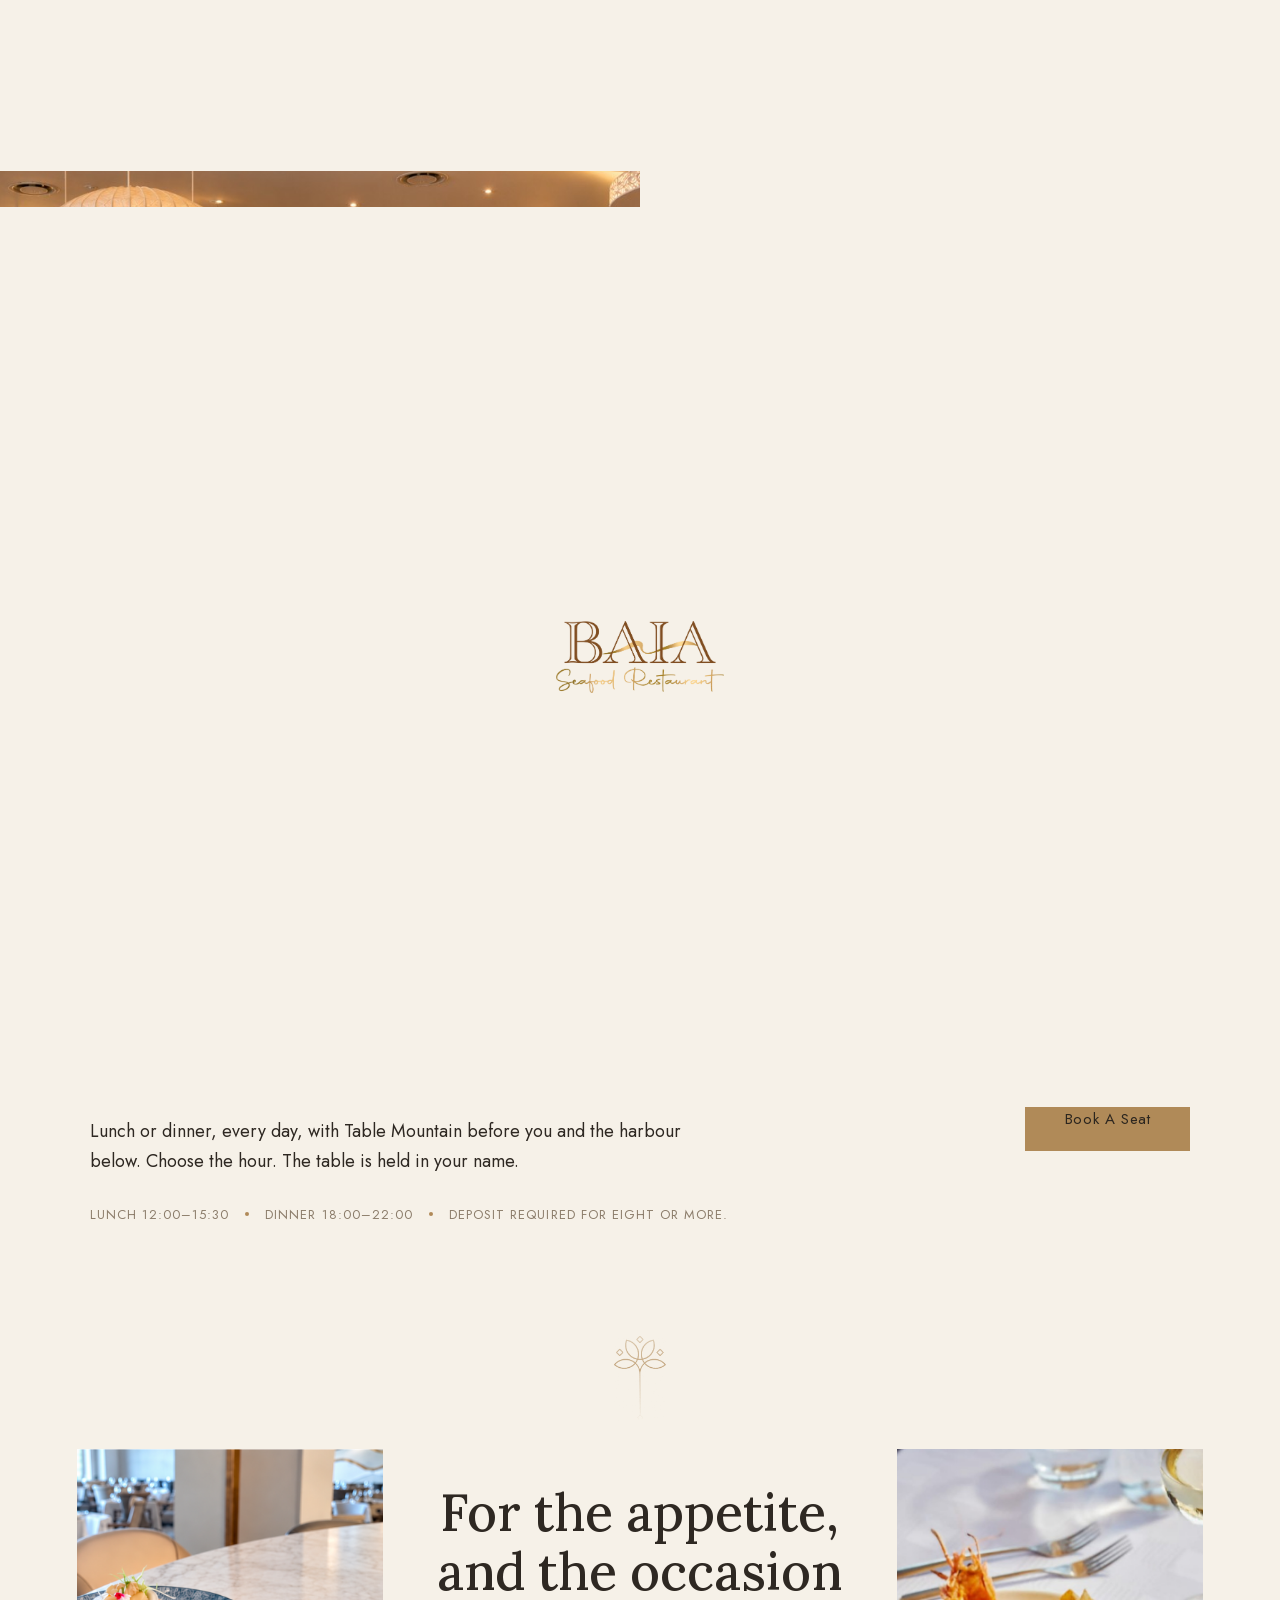
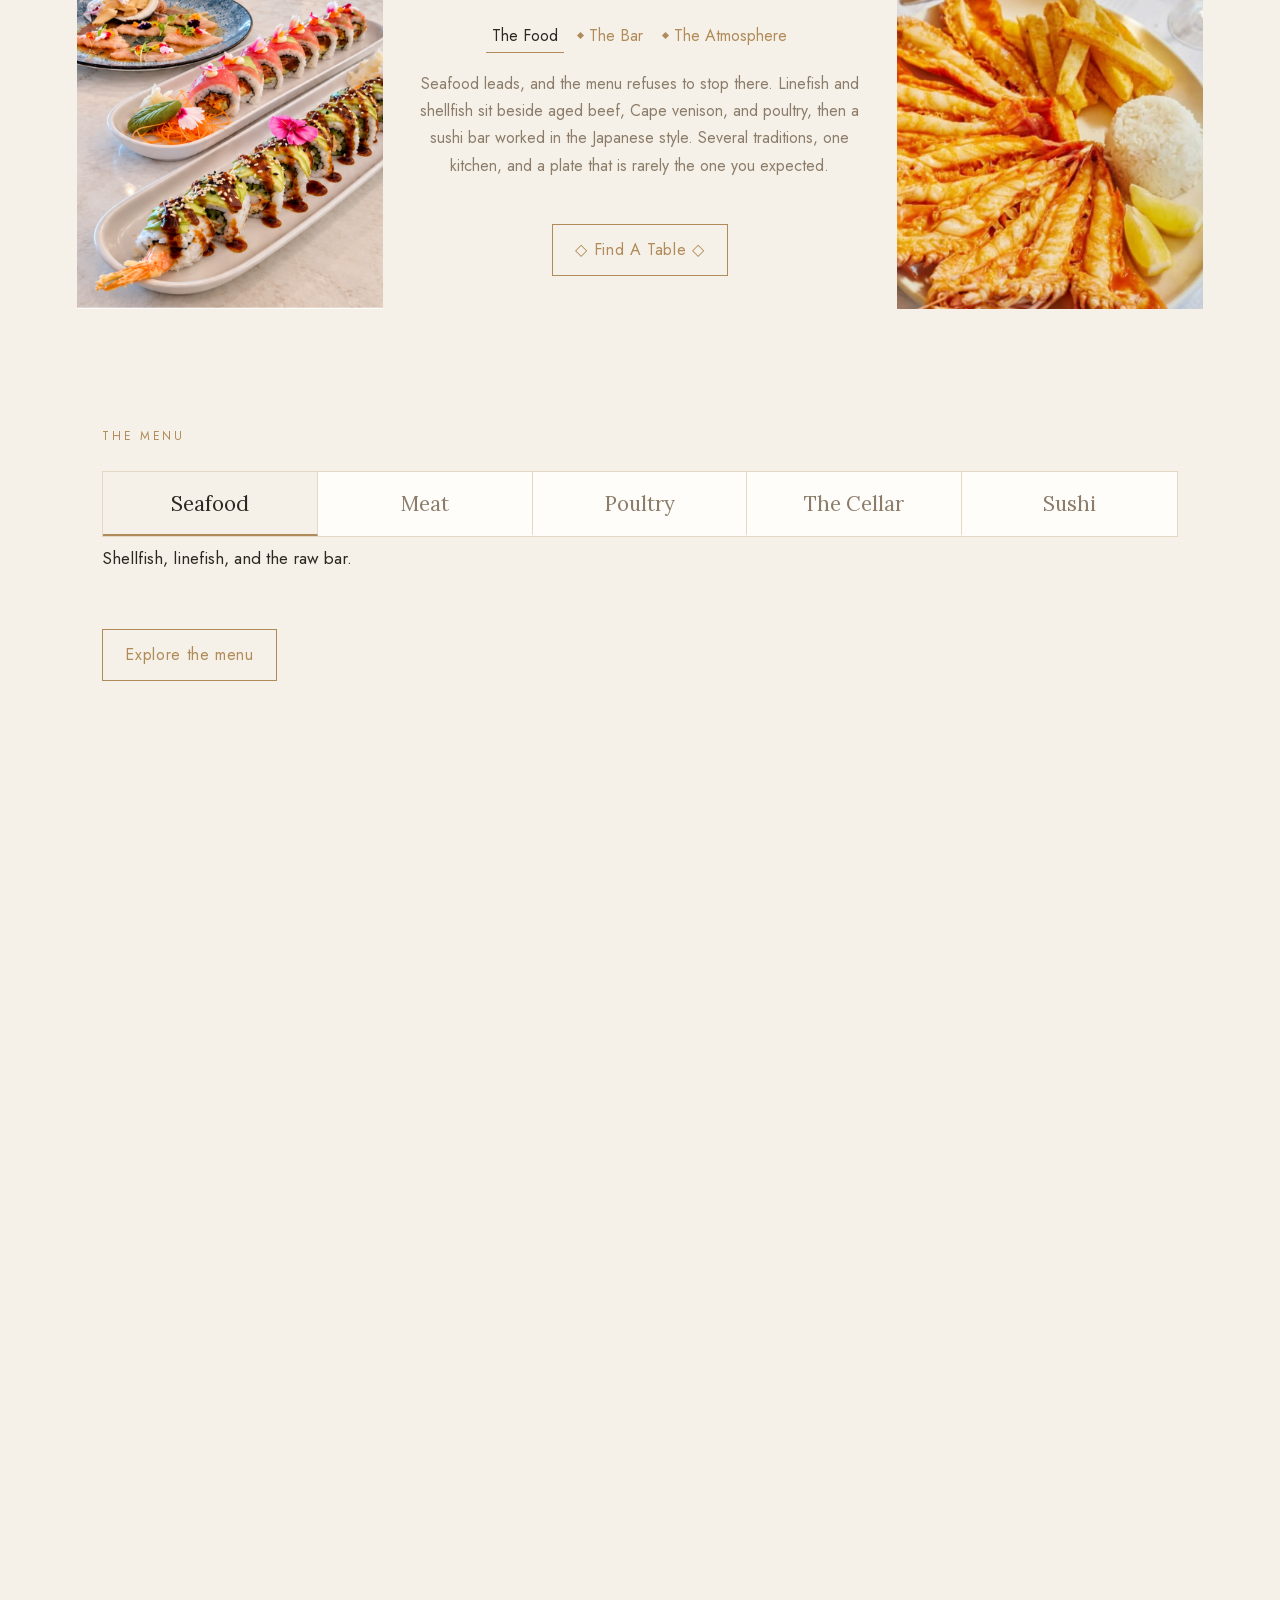
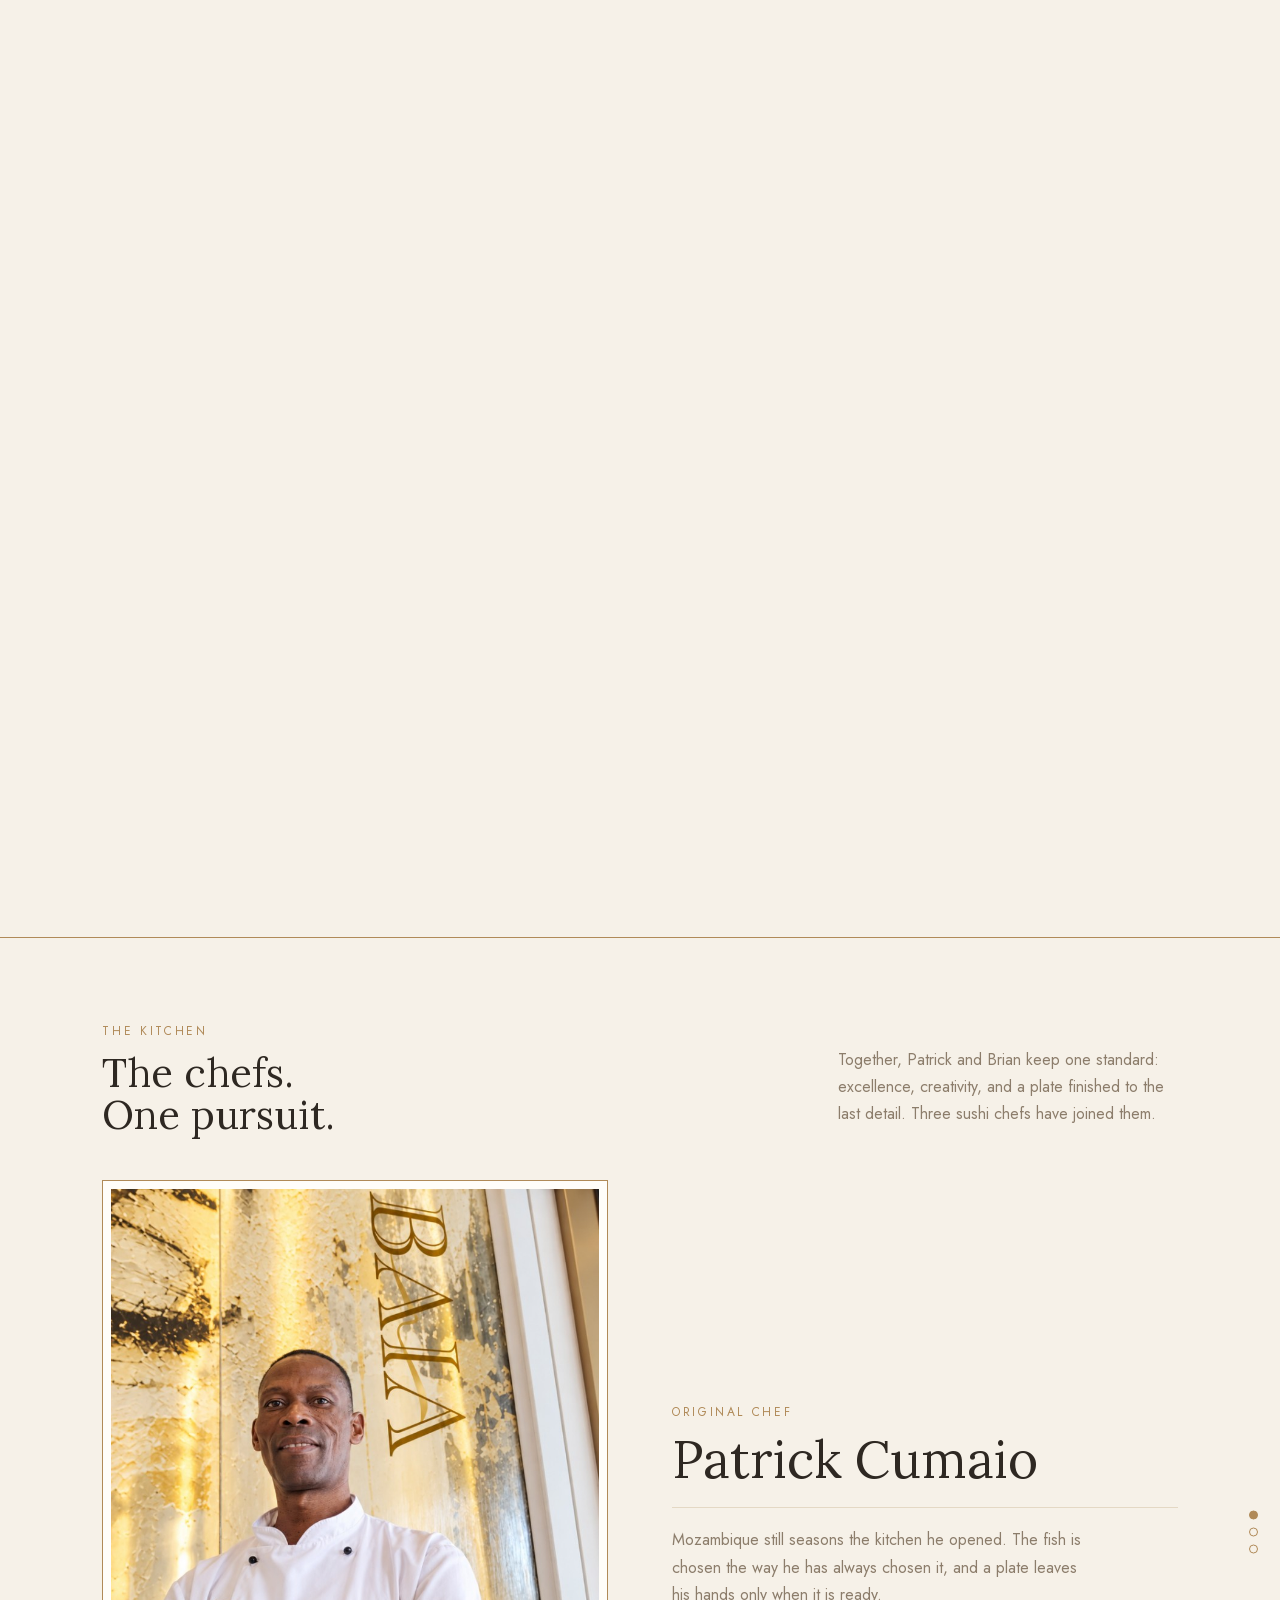
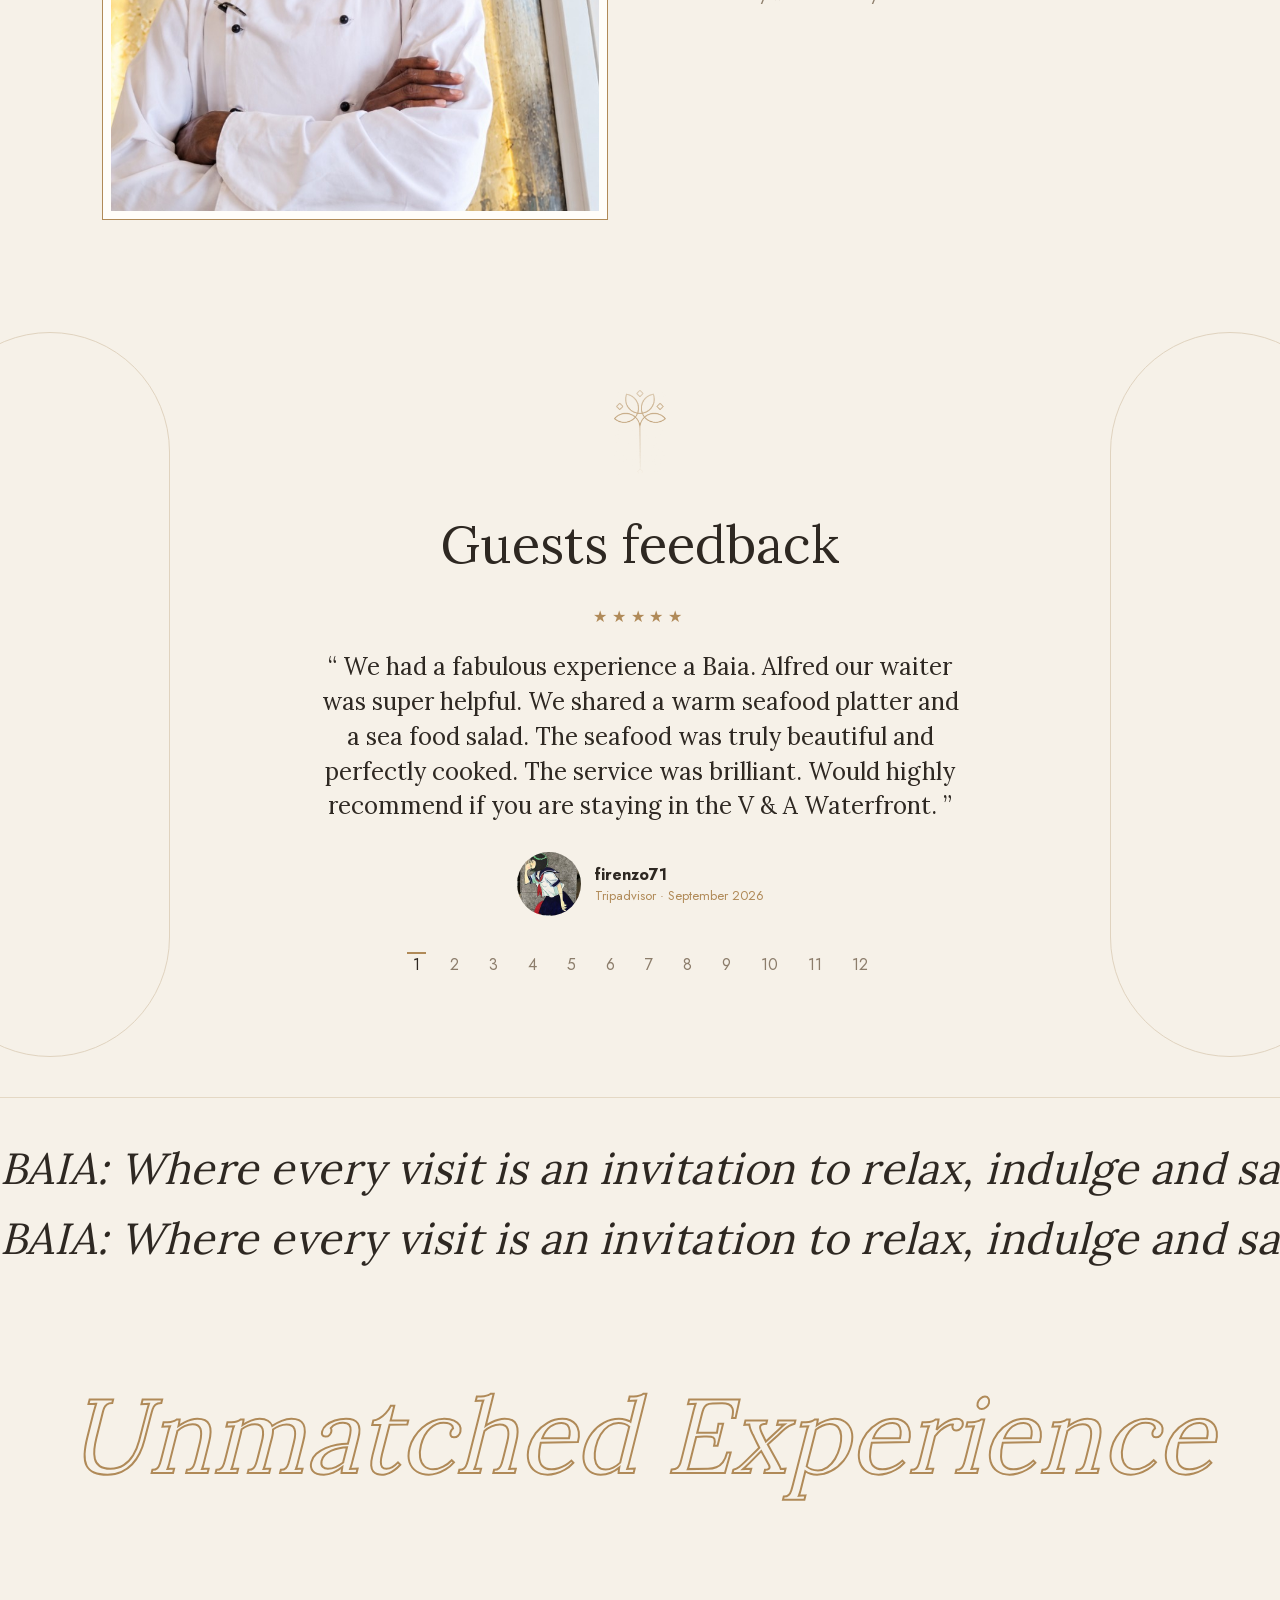
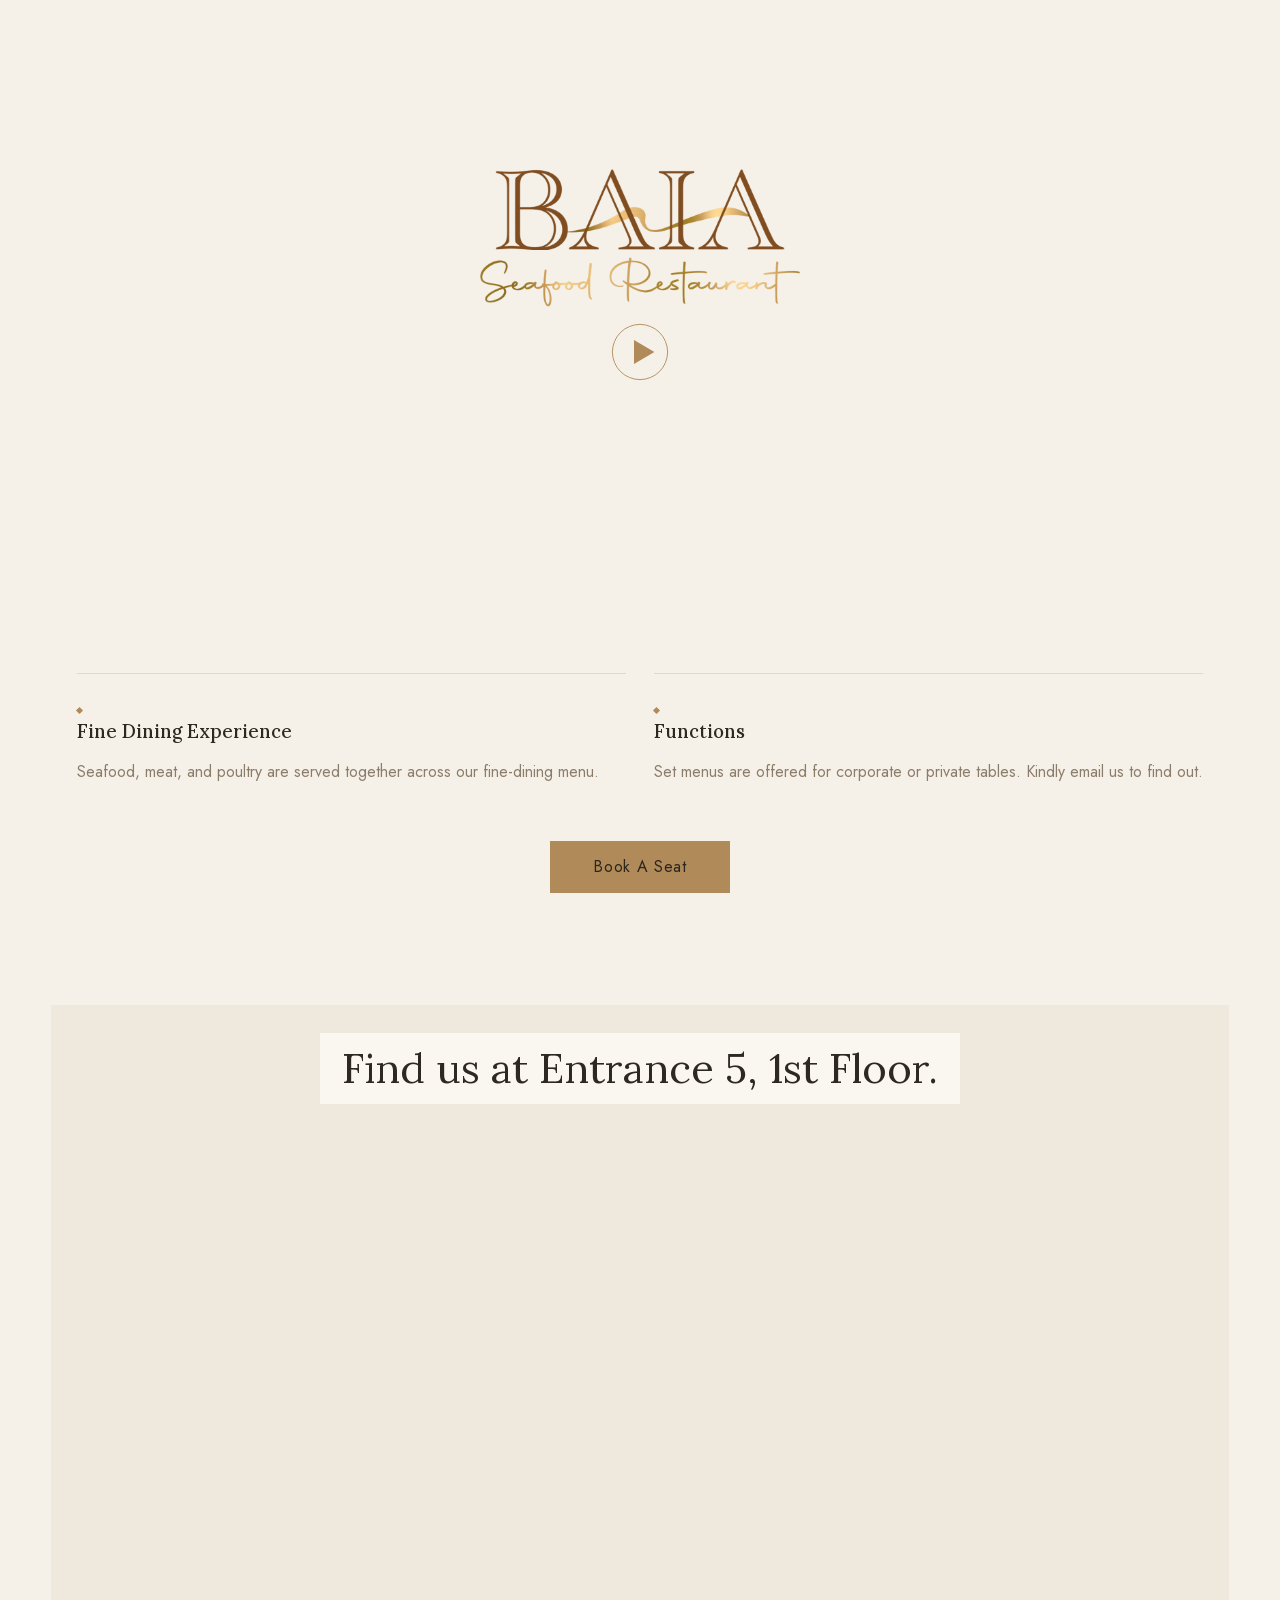
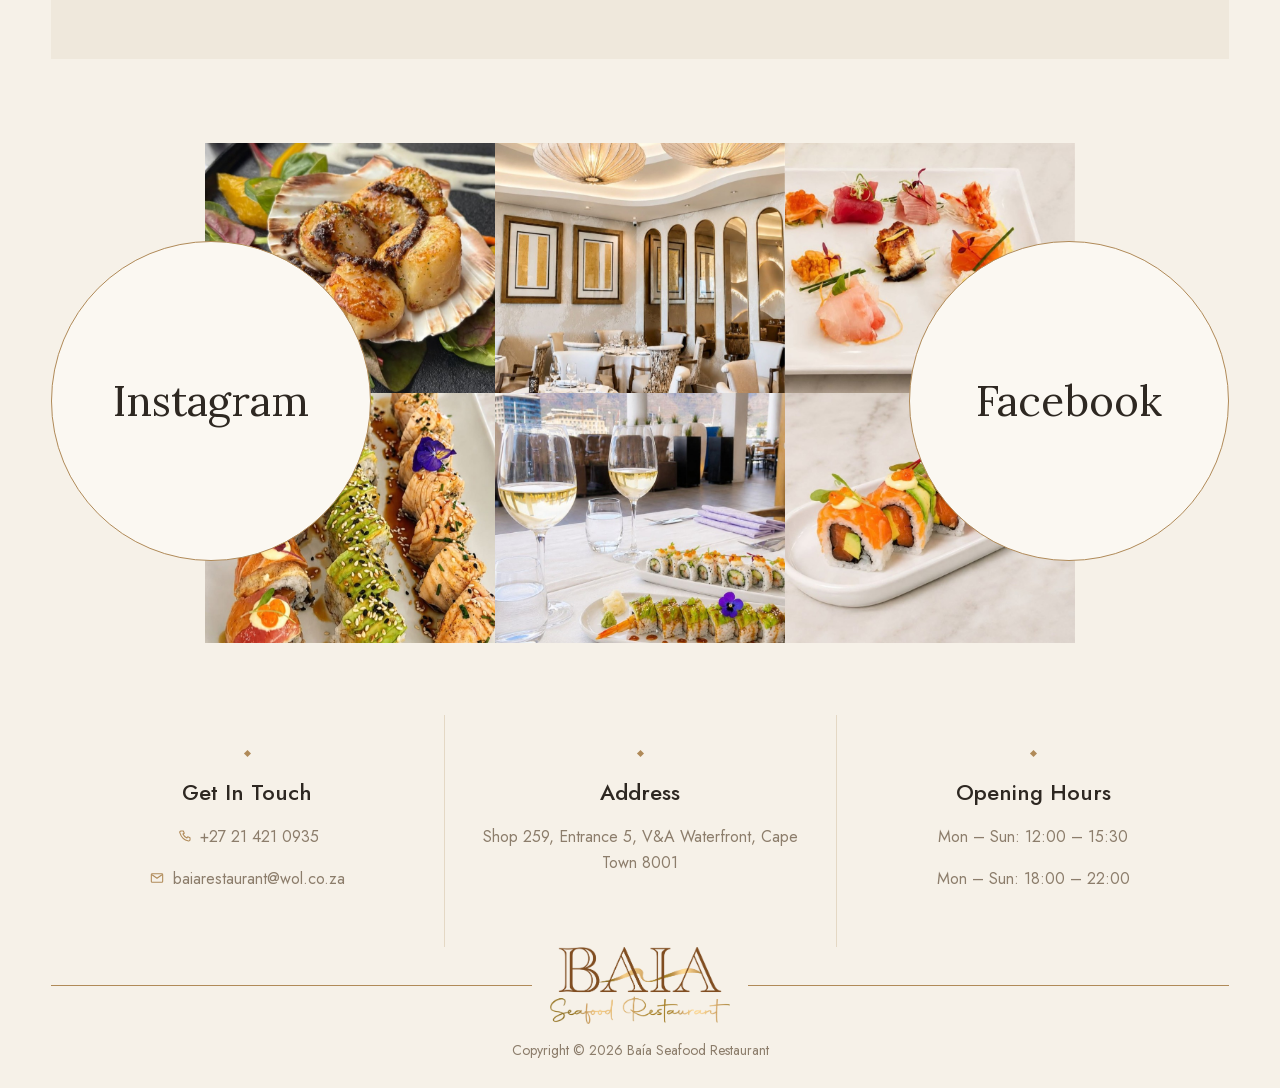
==== about/index.html @ c6feae3a "Publish the latest home page. Co-authored-by: Cursor <cursoragent@cursor.com>" ====
<!DOCTYPE html><!--lN_wIVDGVqinaaFvFel1m--><html lang="en" class="__variable_c19f6d __variable_d8f060"><head><meta charSet="utf-8"/><meta name="viewport" content="width=device-width, initial-scale=1"/><link rel="preload" href="/_next/static/media/5c0c2bcbaa4149ca-s.p.woff2" as="font" crossorigin="" type="font/woff2"/><link rel="preload" href="/_next/static/media/9dd75fadc5b3df29-s.p.woff2" as="font" crossorigin="" type="font/woff2"/><link rel="preload" as="image" href="/brand/baia-logo.png?v=4"/><link rel="stylesheet" href="/_next/static/css/e482112c09cebced.css" data-precedence="next"/><link rel="preload" as="script" fetchPriority="low" href="/_next/static/chunks/webpack-75a5e3ce0c363631.js"/><script src="/_next/static/chunks/4bd1b696-c023c6e3521b1417.js" async=""></script><script src="/_next/static/chunks/255-9c0c72a5d4870e58.js" async=""></script><script src="/_next/static/chunks/main-app-c6679bb073e35617.js" async=""></script><script src="/_next/static/chunks/619-ba102abea3e3d0e4.js" async=""></script><script src="/_next/static/chunks/813-b9c11788c8caf6c8.js" async=""></script><script src="/_next/static/chunks/app/layout-e9a6f1c3f19a4385.js" async=""></script><script src="/_next/static/chunks/app/about/page-6eea51b13ec574dc.js" async=""></script><meta name="next-size-adjust" content=""/><title>Baía Seafood Restaurant</title><meta name="description" content="Baía, pronounced Ba-hia, is a seafood restaurant upstairs at Entrance 5, V&amp;A Waterfront, Cape Town."/><script src="/_next/static/chunks/polyfills-42372ed130431b0a.js" noModule=""></script></head><body><div hidden=""><!--$--><!--/$--></div><div class="loader is-on" aria-hidden="false"><img class="logo " src="/brand/baia-logo.png?v=4" alt="Baía Seafood Restaurant"/></div><header class="site-header "><div class="utility"><div class="utility-side utility-left"><dl class="utility-hours"><div><dt>Lunch</dt><dd>12:00–15:30</dd></div><div><dt>Dinner</dt><dd>18:00–22:00</dd></div></dl><span class="utility-split" aria-hidden="true"></span><span class="follow"><a href="https://www.facebook.com/baiaseafoodrestaurant/" aria-label="Facebook" target="_blank" rel="noreferrer"><svg viewBox="0 0 24 24" aria-hidden="true"><path fill="currentColor" d="M14.8 8.4h2.3V5.4h-2.3c-2.5 0-4.1 1.6-4.1 4.2v1.9H8.2V15h2.5v6.6h3.2V15h2.4l.4-3.5h-2.8V9.7c0-.8.3-1.3 1.3-1.3z"></path></svg></a><a href="https://www.instagram.com/baiaseafoodrestaurant/" aria-label="Instagram" target="_blank" rel="noreferrer"><svg viewBox="0 0 24 24" aria-hidden="true"><path fill="currentColor" d="M12 7.6a4.4 4.4 0 1 0 0 8.8 4.4 4.4 0 0 0 0-8.8zm0 7.2a2.8 2.8 0 1 1 0-5.6 2.8 2.8 0 0 1 0 5.6zM17.2 7.1a1 1 0 1 1-2 0 1 1 0 0 1 2 0zM12 4.4c1.5 0 1.6 0 2.2.1.5 0 .9.1 1.2.2.4.2.6.3.9.6.2.2.4.5.6.9.1.3.2.7.2 1.2.1.6.1.7.1 2.2s0 1.6-.1 2.2c0 .5-.1.9-.2 1.2-.2.4-.4.6-.6.9-.3.2-.5.4-.9.6-.3.1-.7.2-1.2.2-.6.1-.7.1-2.2.1s-1.6 0-2.2-.1c-.5 0-.9-.1-1.2-.2-.4-.2-.6-.4-.9-.6-.2-.3-.4-.5-.6-.9-.1-.3-.2-.7-.2-1.2-.1-.6-.1-.7-.1-2.2s0-1.6.1-2.2c0-.5.1-.9.2-1.2.2-.4.4-.7.6-.9.3-.3.5-.4.9-.6.3-.1.7-.2 1.2-.2.6-.1.7-.1 2.2-.1zm0-1.6c-1.5 0-1.7 0-2.3.1-.6 0-1.1.1-1.5.3-.4.1-.8.4-1.1.7-.3.3-.6.7-.7 1.1-.2.4-.3.9-.3 1.5C6 7.1 6 7.3 6 8.8v2.4c0 1.5 0 1.7.1 2.3.1.6.1 1.1.3 1.5.1.4.4.8.7 1.1.3.3.7.6 1.1.7.4.2.9.3 1.5.3.6.1.8.1 2.3.1h2.4c1.5 0 1.7 0 2.3-.1.6 0 1.1-.1 1.5-.3.4-.1.8-.4 1.1-.7.3-.3.6-.7.7-1.1.2-.4.3-.9.3-1.5.1-.6.1-.8.1-2.3V8.8c0-1.5 0-1.7-.1-2.3 0-.6-.1-1.1-.3-1.5-.1-.4-.4-.8-.7-1.1-.3-.3-.7-.6-1.1-.7-.4-.2-.9-.3-1.5-.3-.6-.1-.8-.1-2.3-.1H12z"></path></svg></a></span></div><div class="utility-center"><span class="rule"></span><a class="utility-logo" aria-label="Baía home" href="/"><img class="logo " src="/brand/baia-logo.png?v=4" alt="Baía Seafood Restaurant"/></a><span class="rule"></span></div><div class="utility-side utility-right"><a class="utility-phone" href="tel:+27214210935">+27 21 421 0935</a><span class="utility-split" aria-hidden="true"></span><a class="utility-address" href="https://www.google.com/maps/search/?api=1&amp;query=Baia+Seafood+Restaurant+Shop+259+Entrance+5+V%26A+Waterfront+Cape+Town+8001" target="_blank" rel="noreferrer"><span>Shop 259, Entrance 5</span><span>V&amp;A Waterfront</span></a></div></div><div class="nav-bar"><a class="nav-logo" aria-label="Baía home" href="/"><img class="logo " src="/brand/baia-logo.png?v=4" alt="Baía Seafood Restaurant"/></a><button type="button" class="burger" aria-label="Open navigation"><span></span><span></span><span></span></button><nav class="main-nav" aria-label="Primary"><a class="" href="/">Home</a><i class="diamond" aria-hidden="true"></i><a href="/#explore">Menus</a><i class="diamond" aria-hidden="true"></i><a href="/#about">About Us</a><i class="diamond" aria-hidden="true"></i><a href="/#chefs">Chefs</a><i class="diamond" aria-hidden="true"></i><a href="/#footer">Contact</a><i class="diamond" aria-hidden="true"></i><a href="https://www.dineplan.com/restaurant/baia-seafood-restaurant" target="_blank" rel="noreferrer">Book Now</a></nav><button type="button" class="dot-grid" aria-label="Open panel"><i></i><i></i><i></i><i></i><i></i><i></i><i></i><i></i><i></i></button></div></header><div class="offcanvas "><button type="button" class="sheet-close">Close</button><img class="logo " src="/brand/baia-logo.png?v=4" alt="Baía Seafood Restaurant"/><p>BAIA: Where every visit is an invitation to relax, indulge and savour the best of Cape Town&#x27;s coastal dining.</p><a class="off-line" href="tel:+27214210935"><svg viewBox="0 0 24 24" aria-hidden="true"><path fill="none" stroke="currentColor" stroke-width="1.6" stroke-linecap="round" stroke-linejoin="round" d="M8 3h3l1.4 3.4-2 1.2a12 12 0 0 0 6 6l1.2-2L21 13v3a2 2 0 0 1-2.2 2A17 17 0 0 1 6 6.2 2 2 0 0 1 8 3z"></path></svg>+27 21 421 0935</a><a class="off-line" href="mailto:baiarestaurant@wol.co.za"><svg viewBox="0 0 24 24" aria-hidden="true"><rect x="3.5" y="5.5" width="17" height="13" rx="1.4" fill="none" stroke="currentColor" stroke-width="1.6"></rect><path d="M4.5 7.2 12 12.4l7.5-5.2" fill="none" stroke="currentColor" stroke-width="1.6" stroke-linejoin="round"></path></svg>baiarestaurant@wol.co.za</a><a class="off-address" href="https://www.google.com/maps/search/?api=1&amp;query=Baia+Seafood+Restaurant+Shop+259+Entrance+5+V%26A+Waterfront+Cape+Town+8001" target="_blank" rel="noreferrer">Shop 259, Entrance 5, V&amp;A Waterfront, Cape Town 8001</a><div class="off-map"><iframe title="Map of Baía at the V&amp;A Waterfront" src="https://maps.google.com/maps?q=Shop%20259%20Entrance%205%20V%26A%20Waterfront%20Cape%20Town%208001&amp;z=16&amp;output=embed" loading="lazy"></iframe><a class="map-open" href="https://www.google.com/maps/search/?api=1&amp;query=Baia+Seafood+Restaurant+Shop+259+Entrance+5+V%26A+Waterfront+Cape+Town+8001" target="_blank" rel="noreferrer" aria-label="Open Shop 259, Entrance 5, V&amp;A Waterfront, Cape Town 8001 in Google Maps"></a></div><a class="btn-fill off-book" href="https://www.dineplan.com/restaurant/baia-seafood-restaurant" target="_blank" rel="noreferrer">Book Now</a></div><div class="cursor-outer" aria-hidden="true"></div><div class="cursor-inner" aria-hidden="true"></div><main><!--$--><!--/$--></main><footer class="site-footer" id="footer"><div class="foot-grid"><section><i class="diamond" aria-hidden="true"></i><h2>Get In Touch</h2><p class="foot-contact"><svg viewBox="0 0 24 24" aria-hidden="true"><path fill="none" stroke="currentColor" stroke-width="1.6" stroke-linecap="round" stroke-linejoin="round" d="M8 3h3l1.4 3.4-2 1.2a12 12 0 0 0 6 6l1.2-2L21 13v3a2 2 0 0 1-2.2 2A17 17 0 0 1 6 6.2 2 2 0 0 1 8 3z"></path></svg><a href="tel:+27214210935">+27 21 421 0935</a></p><p class="foot-contact"><svg viewBox="0 0 24 24" aria-hidden="true"><rect x="3.5" y="5.5" width="17" height="13" rx="1.4" fill="none" stroke="currentColor" stroke-width="1.6"></rect><path d="M4.5 7.2 12 12.4l7.5-5.2" fill="none" stroke="currentColor" stroke-width="1.6" stroke-linejoin="round"></path></svg><a href="mailto:baiarestaurant@wol.co.za">baiarestaurant@wol.co.za</a></p></section><section><i class="diamond" aria-hidden="true"></i><h2>Address</h2><p>Shop 259, Entrance 5, V&amp;A Waterfront, Cape Town 8001</p></section><section><i class="diamond" aria-hidden="true"></i><h2>Opening Hours</h2><p class="copper">Mon – Sun: 12:00 – 15:30</p><p class="copper">Mon – Sun: 18:00 – 22:00</p></section></div><div class="foot-logo"><img class="logo " src="/brand/baia-logo.png?v=4" alt="Baía Seafood Restaurant"/></div><div class="foot-bottom"><p>Copyright © <!-- -->2026<!-- --> <!-- -->Baía Seafood Restaurant</p></div></footer><button type="button" class="to-top " aria-label="Back to top">↑</button><script src="/_next/static/chunks/webpack-75a5e3ce0c363631.js" id="_R_" async=""></script><script>(self.__next_f=self.__next_f||[]).push([0])</script><script>self.__next_f.push([1,"1:\"$Sreact.fragment\"\n2:I[1421,[\"619\",\"static/chunks/619-ba102abea3e3d0e4.js\",\"813\",\"static/chunks/813-b9c11788c8caf6c8.js\",\"177\",\"static/chunks/app/layout-e9a6f1c3f19a4385.js\"],\"Shell\"]\n3:I[9766,[],\"\"]\n4:I[8924,[],\"\"]\n5:I[486,[\"220\",\"static/chunks/app/about/page-6eea51b13ec574dc.js\"],\"Jump\"]\n6:I[4431,[],\"OutletBoundary\"]\n8:I[5278,[],\"AsyncMetadataOutlet\"]\na:I[4431,[],\"ViewportBoundary\"]\nc:I[4431,[],\"MetadataBoundary\"]\nd:\"$Sreact.suspense\"\nf:I[7150,[],\"\"]\n:HL[\"/_next/static/media/5c0c2bcbaa4149ca-s.p.woff2\",\"font\",{\"crossOrigin\":\"\",\"type\":\"font/woff2\"}]\n:HL[\"/_next/static/media/9dd75fadc5b3df29-s.p.woff2\",\"font\",{\"crossOrigin\":\"\",\"type\":\"font/woff2\"}]\n:HL[\"/_next/static/css/e482112c09cebced.css\",\"style\"]\n"])</script><script>self.__next_f.push([1,"0:{\"P\":null,\"b\":\"lN-wIVDGVqinaaFvFel1m\",\"p\":\"\",\"c\":[\"\",\"about\"],\"i\":false,\"f\":[[[\"\",{\"children\":[\"about\",{\"children\":[\"__PAGE__\",{}]}]},\"$undefined\",\"$undefined\",true],[\"\",[\"$\",\"$1\",\"c\",{\"children\":[[[\"$\",\"link\",\"0\",{\"rel\":\"stylesheet\",\"href\":\"/_next/static/css/e482112c09cebced.css\",\"precedence\":\"next\",\"crossOrigin\":\"$undefined\",\"nonce\":\"$undefined\"}]],[\"$\",\"html\",null,{\"lang\":\"en\",\"className\":\"__variable_c19f6d __variable_d8f060\",\"suppressHydrationWarning\":true,\"children\":[\"$\",\"body\",null,{\"suppressHydrationWarning\":true,\"children\":[\"$\",\"$L2\",null,{\"children\":[\"$\",\"$L3\",null,{\"parallelRouterKey\":\"children\",\"error\":\"$undefined\",\"errorStyles\":\"$undefined\",\"errorScripts\":\"$undefined\",\"template\":[\"$\",\"$L4\",null,{}],\"templateStyles\":\"$undefined\",\"templateScripts\":\"$undefined\",\"notFound\":[[[\"$\",\"title\",null,{\"children\":\"404: This page could not be found.\"}],[\"$\",\"div\",null,{\"style\":{\"fontFamily\":\"system-ui,\\\"Segoe UI\\\",Roboto,Helvetica,Arial,sans-serif,\\\"Apple Color Emoji\\\",\\\"Segoe UI Emoji\\\"\",\"height\":\"100vh\",\"textAlign\":\"center\",\"display\":\"flex\",\"flexDirection\":\"column\",\"alignItems\":\"center\",\"justifyContent\":\"center\"},\"children\":[\"$\",\"div\",null,{\"children\":[[\"$\",\"style\",null,{\"dangerouslySetInnerHTML\":{\"__html\":\"body{color:#000;background:#fff;margin:0}.next-error-h1{border-right:1px solid rgba(0,0,0,.3)}@media (prefers-color-scheme:dark){body{color:#fff;background:#000}.next-error-h1{border-right:1px solid rgba(255,255,255,.3)}}\"}}],[\"$\",\"h1\",null,{\"className\":\"next-error-h1\",\"style\":{\"display\":\"inline-block\",\"margin\":\"0 20px 0 0\",\"padding\":\"0 23px 0 0\",\"fontSize\":24,\"fontWeight\":500,\"verticalAlign\":\"top\",\"lineHeight\":\"49px\"},\"children\":404}],[\"$\",\"div\",null,{\"style\":{\"display\":\"inline-block\"},\"children\":[\"$\",\"h2\",null,{\"style\":{\"fontSize\":14,\"fontWeight\":400,\"lineHeight\":\"49px\",\"margin\":0},\"children\":\"This page could not be found.\"}]}]]}]}]],[]],\"forbidden\":\"$undefined\",\"unauthorized\":\"$undefined\"}]}]}]}]]}],{\"children\":[\"about\",[\"$\",\"$1\",\"c\",{\"children\":[null,[\"$\",\"$L3\",null,{\"parallelRouterKey\":\"children\",\"error\":\"$undefined\",\"errorStyles\":\"$undefined\",\"errorScripts\":\"$undefined\",\"template\":[\"$\",\"$L4\",null,{}],\"templateStyles\":\"$undefined\",\"templateScripts\":\"$undefined\",\"notFound\":\"$undefined\",\"forbidden\":\"$undefined\",\"unauthorized\":\"$undefined\"}]]}],{\"children\":[\"__PAGE__\",[\"$\",\"$1\",\"c\",{\"children\":[[\"$\",\"$L5\",null,{\"hash\":\"#story\"}],null,[\"$\",\"$L6\",null,{\"children\":[\"$L7\",[\"$\",\"$L8\",null,{\"promise\":\"$@9\"}]]}]]}],{},null,false]},null,false]},null,false],[\"$\",\"$1\",\"h\",{\"children\":[null,[[\"$\",\"$La\",null,{\"children\":\"$Lb\"}],[\"$\",\"meta\",null,{\"name\":\"next-size-adjust\",\"content\":\"\"}]],[\"$\",\"$Lc\",null,{\"children\":[\"$\",\"div\",null,{\"hidden\":true,\"children\":[\"$\",\"$d\",null,{\"fallback\":null,\"children\":\"$Le\"}]}]}]]}],false]],\"m\":\"$undefined\",\"G\":[\"$f\",[]],\"s\":false,\"S\":true}\n"])</script><script>self.__next_f.push([1,"b:[[\"$\",\"meta\",\"0\",{\"charSet\":\"utf-8\"}],[\"$\",\"meta\",\"1\",{\"name\":\"viewport\",\"content\":\"width=device-width, initial-scale=1\"}]]\n7:null\n"])</script><script>self.__next_f.push([1,"9:{\"metadata\":[[\"$\",\"title\",\"0\",{\"children\":\"Baía Seafood Restaurant\"}],[\"$\",\"meta\",\"1\",{\"name\":\"description\",\"content\":\"Baía, pronounced Ba-hia, is a seafood restaurant upstairs at Entrance 5, V\u0026A Waterfront, Cape Town.\"}]],\"error\":null,\"digest\":\"$undefined\"}\n"])</script><script>self.__next_f.push([1,"e:\"$9:metadata\"\n"])</script></body></html>
---- _next/static/css/e482112c09cebced.css ----
@font-face{font-family:Lora;font-style:normal;font-weight:400 700;font-display:swap;src:url(/_next/static/media/03b436aa846269de-s.woff2) format("woff2");unicode-range:u+0460-052f,u+1c80-1c8a,u+20b4,u+2de0-2dff,u+a640-a69f,u+fe2e-fe2f}@font-face{font-family:Lora;font-style:normal;font-weight:400 700;font-display:swap;src:url(/_next/static/media/0086f8992871c45b-s.woff2) format("woff2");unicode-range:u+0301,u+0400-045f,u+0490-0491,u+04b0-04b1,u+2116}@font-face{font-family:Lora;font-style:normal;font-weight:400 700;font-display:swap;src:url(/_next/static/media/ab00a911ac2adf48-s.woff2) format("woff2");unicode-range:u+0302-0303,u+0305,u+0307-0308,u+0310,u+0312,u+0315,u+031a,u+0326-0327,u+032c,u+032f-0330,u+0332-0333,u+0338,u+033a,u+0346,u+034d,u+0391-03a1,u+03a3-03a9,u+03b1-03c9,u+03d1,u+03d5-03d6,u+03f0-03f1,u+03f4-03f5,u+2016-2017,u+2034-2038,u+203c,u+2040,u+2043,u+2047,u+2050,u+2057,u+205f,u+2070-2071,u+2074-209f,u+20d0-20dc,u+20e1,u+20e5-20ef,u+2100-2112,u+2114-2115,u+2117-2121,u+2123-214f,u+2190,u+2192,u+2194-21ae,u+21b0-21e5,u+21f1-21f2,u+21f4-2211,u+2213-2214,u+2216-22ff,u+2308-230b,u+2310,u+2319,u+231c-2321,u+2336-237a,u+237c,u+2395,u+239b-23b7,u+23d0,u+23dc-23e1,u+2474-2475,u+25af,u+25b3,u+25b7,u+25bd,u+25c1,u+25ca,u+25cc,u+25fb,u+266d-266f,u+27c0-27ff,u+2900-2aff,u+2b0e-2b11,u+2b30-2b4c,u+2bfe,u+3030,u+ff5b,u+ff5d,u+1d400-1d7ff,u+1ee??}@font-face{font-family:Lora;font-style:normal;font-weight:400 700;font-display:swap;src:url(/_next/static/media/36008747766f78c6-s.woff2) format("woff2");unicode-range:u+0001-000c,u+000e-001f,u+007f-009f,u+20dd-20e0,u+20e2-20e4,u+2150-218f,u+2190,u+2192,u+2194-2199,u+21af,u+21e6-21f0,u+21f3,u+2218-2219,u+2299,u+22c4-22c6,u+2300-243f,u+2440-244a,u+2460-24ff,u+25a0-27bf,u+28??,u+2921-2922,u+2981,u+29bf,u+29eb,u+2b??,u+4dc0-4dff,u+fff9-fffb,u+10140-1018e,u+10190-1019c,u+101a0,u+101d0-101fd,u+102e0-102fb,u+10e60-10e7e,u+1d2c0-1d2d3,u+1d2e0-1d37f,u+1f0??,u+1f100-1f1ae,u+1f1e6-1f1ff,u+1f30d-1f30f,u+1f315,u+1f31c,u+1f31e,u+1f320-1f32c,u+1f336,u+1f378,u+1f37d,u+1f382,u+1f393-1f39f,u+1f3a7-1f3a8,u+1f3ac-1f3af,u+1f3c2,u+1f3c4-1f3c6,u+1f3ca-1f3ce,u+1f3d4-1f3e0,u+1f3ed,u+1f3f1-1f3f3,u+1f3f5-1f3f7,u+1f408,u+1f415,u+1f41f,u+1f426,u+1f43f,u+1f441-1f442,u+1f444,u+1f446-1f449,u+1f44c-1f44e,u+1f453,u+1f46a,u+1f47d,u+1f4a3,u+1f4b0,u+1f4b3,u+1f4b9,u+1f4bb,u+1f4bf,u+1f4c8-1f4cb,u+1f4d6,u+1f4da,u+1f4df,u+1f4e3-1f4e6,u+1f4ea-1f4ed,u+1f4f7,u+1f4f9-1f4fb,u+1f4fd-1f4fe,u+1f503,u+1f507-1f50b,u+1f50d,u+1f512-1f513,u+1f53e-1f54a,u+1f54f-1f5fa,u+1f610,u+1f650-1f67f,u+1f687,u+1f68d,u+1f691,u+1f694,u+1f698,u+1f6ad,u+1f6b2,u+1f6b9-1f6ba,u+1f6bc,u+1f6c6-1f6cf,u+1f6d3-1f6d7,u+1f6e0-1f6ea,u+1f6f0-1f6f3,u+1f6f7-1f6fc,u+1f700-1f80b,u+1f810-1f847,u+1f850-1f859,u+1f860-1f887,u+1f890-1f8ad,u+1f8b0-1f8bb,u+1f8c0-1f8c1,u+1f8d0-1f8d8,u+1f900-1f90b,u+1f93b,u+1f946,u+1f984,u+1f996,u+1f9e9,u+1fa00-1fa6f,u+1fa70-1fa7c,u+1fa80-1fac6,u+1fac8,u+1facc-1fadd,u+1fadf-1faeb,u+1faef-1fafa,u+1fb??}@font-face{font-family:Lora;font-style:normal;font-weight:400 700;font-display:swap;src:url(/_next/static/media/6d38f9d4e0f4772b-s.woff2) format("woff2");unicode-range:u+0102-0103,u+0110-0111,u+0128-0129,u+0168-0169,u+01a0-01a1,u+01af-01b0,u+0300-0301,u+0303-0304,u+0308-0309,u+0323,u+0329,u+1ea0-1ef9,u+20ab}@font-face{font-family:Lora;font-style:normal;font-weight:400 700;font-display:swap;src:url(/_next/static/media/08aedeceaf1dcd57-s.woff2) format("woff2");unicode-range:u+0100-02ba,u+02bd-02c5,u+02c7-02cc,u+02ce-02d7,u+02dd-02ff,u+0304,u+0308,u+0329,u+1d00-1dbf,u+1e00-1e9f,u+1ef2-1eff,u+2020,u+20a0-20ab,u+20ad-20c4,u+2113,u+2c60-2c7f,u+a720-a7ff}@font-face{font-family:Lora;font-style:normal;font-weight:400 700;font-display:swap;src:url(/_next/static/media/5c0c2bcbaa4149ca-s.p.woff2) format("woff2");unicode-range:u+00??,u+0131,u+0152-0153,u+02bb-02bc,u+02c6,u+02da,u+02dc,u+0304,u+0308,u+0329,u+2000-206f,u+20ac,u+2122,u+2191,u+2193,u+2212,u+2215,u+feff,u+fffd}@font-face{font-family:Lora Fallback;src:local("Times New Roman");ascent-override:87.33%;descent-override:23.78%;line-gap-override:0.00%;size-adjust:115.20%}.__className_c19f6d{font-family:Lora,Lora Fallback;font-style:normal}.__variable_c19f6d{--font-lora:"Lora","Lora Fallback"}@font-face{font-family:Jost;font-style:normal;font-weight:100 900;font-display:swap;src:url(/_next/static/media/b8c37bb59076c047-s.woff2) format("woff2");unicode-range:u+0301,u+0400-045f,u+0490-0491,u+04b0-04b1,u+2116}@font-face{font-family:Jost;font-style:normal;font-weight:100 900;font-display:swap;src:url(/_next/static/media/5bbac197f803cc34-s.woff2) format("woff2");unicode-range:u+0100-02ba,u+02bd-02c5,u+02c7-02cc,u+02ce-02d7,u+02dd-02ff,u+0304,u+0308,u+0329,u+1d00-1dbf,u+1e00-1e9f,u+1ef2-1eff,u+2020,u+20a0-20ab,u+20ad-20c4,u+2113,u+2c60-2c7f,u+a720-a7ff}@font-face{font-family:Jost;font-style:normal;font-weight:100 900;font-display:swap;src:url(/_next/static/media/9dd75fadc5b3df29-s.p.woff2) format("woff2");unicode-range:u+00??,u+0131,u+0152-0153,u+02bb-02bc,u+02c6,u+02da,u+02dc,u+0304,u+0308,u+0329,u+2000-206f,u+20ac,u+2122,u+2191,u+2193,u+2212,u+2215,u+feff,u+fffd}@font-face{font-family:Jost Fallback;src:local("Arial");ascent-override:111.45%;descent-override:39.06%;line-gap-override:0.00%;size-adjust:96.01%}.__className_d8f060{font-family:Jost,Jost Fallback;font-style:normal}.__variable_d8f060{--font-jost:"Jost","Jost Fallback"}:root{--green:#f6f1e8;--deep:#2c261f;--black:#fbf8f2;--black-2:#fffdf9;--copper:#b08a58;--sage:#8c7d6b;--cream:#2e2822;--line:#e4d8c4;--font-serif:var(--font-lora),"Lora",serif;--font-sans:var(--font-jost),"Jost",sans-serif}*{box-sizing:border-box}html{scroll-behavior:smooth}body{margin:0;background:var(--green);color:var(--cream);font-family:var(--font-sans);font-weight:400;overflow-x:clip}img{max-width:100%;display:block;object-fit:cover}a{color:inherit;text-decoration:none}button,input,select,textarea{font:inherit;color:inherit}button{cursor:pointer;background:none;border:0}h1,h2,h3{font-family:var(--font-serif);font-weight:500;margin:0}.diamond{width:5px;height:5px;background:var(--copper);transform:rotate(45deg);display:inline-block;flex:none}img.logo{width:180px;max-width:180px;height:auto;object-fit:contain;border-radius:0;transition:transform .7s ease}img.logo:hover{transform:scale(1.045)}.loader img.logo{width:168px;max-width:168px;animation:logoBlink 1.5s ease-in-out infinite}@keyframes logoBlink{0%,38%{opacity:1}50%{opacity:.16}64%,to{opacity:1}}img.floral{width:52px;max-width:52px;height:auto;display:block;margin-inline:auto;object-fit:contain;border-radius:0;padding:0}.copper,.kicker{color:var(--copper)}.kicker{letter-spacing:.08em;font-size:14px}.btn-fill,.btn-line{display:inline-flex;align-items:center;justify-content:center;min-height:52px;padding:0 22px;letter-spacing:.04em}.btn-fill{background:var(--copper);color:var(--deep);transition:background .3s ease,color .3s ease,transform .3s ease}.btn-fill:hover{background:#c4a36e;transform:translateY(-2px)}.btn-line{border:1px solid var(--copper);color:var(--copper);transition:background .3s ease,color .3s ease}.btn-line:hover{background:var(--copper);color:var(--deep)}.hero-circle{transition:background .3s ease,color .3s ease}.hero-circle:hover{background:var(--copper);color:var(--deep)}.dish,.has-drop>button,.main-nav a{transition:color .3s ease}.cursor-inner,.cursor-outer{position:fixed;left:0;top:0;z-index:90;border-radius:50%;pointer-events:none;transform:translate(var(--cx,-100px),var(--cy,-100px)) translate(-50%,-50%)}.cursor-outer{width:36px;height:36px;border:1px solid var(--copper);transition:width .25s,height .25s,background .25s}.cursor-inner{width:6px;height:6px;background:var(--copper)}html.is-pointer .cursor-outer{width:56px;height:56px;background:rgba(176,138,88,.16)}@media (pointer:coarse){.cursor-inner,.cursor-outer{display:none}}.loader{position:fixed;inset:0;z-index:80;background:var(--green);display:grid;place-items:center;opacity:0;pointer-events:none;transition:opacity .5s ease}.loader.is-on{opacity:1;pointer-events:auto}.site-header{position:-webkit-sticky;position:sticky;top:0;z-index:40;background:var(--black)}.follow,.has-drop,.main-nav,.tabs,.tabs span,.utility,.utility-center,.utility-side{display:flex;align-items:center}.utility{display:grid;grid-template-columns:minmax(0,1fr) auto minmax(0,1fr);align-items:center;grid-gap:28px;gap:28px;padding:18px 42px 8px;color:var(--sage);font-size:13px}.utility-side{gap:20px;min-width:0}.utility-left{justify-content:flex-start}.utility-right{justify-content:flex-end}.utility-center{gap:18px;justify-content:center}.utility-center .rule{width:clamp(64px,8vw,140px);height:1px;background:var(--copper)}.utility a:hover{color:var(--copper)}.utility-hours{margin:0;display:grid;grid-gap:5px;gap:5px}.utility-hours div{display:grid;grid-template-columns:4.8em auto;grid-gap:12px;gap:12px;align-items:baseline}.utility-hours dt{margin:0;font-size:10px;letter-spacing:.18em;text-transform:uppercase;color:var(--copper)}.utility-hours dd{margin:0;color:var(--cream);letter-spacing:.04em;font-feature-settings:"tnum";font-variant-numeric:tabular-nums}.utility-split{width:1px;height:36px;background:var(--line);flex:none}.follow{gap:8px}.follow a{width:32px;height:32px;border:1px solid var(--copper);border-radius:50%;display:grid;place-items:center;background:var(--copper);color:#fff;transition:background .3s ease,border-color .3s ease,color .3s ease,transform .3s ease}.follow a svg{width:15px;height:15px;display:block}.follow a:hover{background:#fff;border-color:var(--copper);color:var(--copper);transform:translateY(-2px)}.utility-phone{letter-spacing:.04em;font-size:14px;font-feature-settings:"tnum";font-variant-numeric:tabular-nums}.utility-address,.utility-phone{color:var(--cream);white-space:nowrap}.utility-address{display:grid;justify-items:end;grid-gap:4px;gap:4px;line-height:1.35;text-align:right}.utility-address:hover{color:var(--copper)}.drop{position:absolute;top:calc(100% + 10px);left:0;min-width:180px;background:var(--black-2);border-top:1px solid var(--copper);padding:10px 0;z-index:5}.drop a,.has-drop>button{color:var(--cream)}.drop a{display:block;width:100%;text-align:left;padding:10px 18px}.drop a:hover{color:var(--copper)}.nav-bar{position:relative;min-height:68px;display:flex;justify-content:center;align-items:center;padding:6px 42px 14px}.nav-logo{display:none;position:absolute;left:42px;top:50%;transform:translateY(-50%)}.main-nav{justify-content:center;gap:34px}.has-drop>button,.main-nav a{font-size:15px;letter-spacing:.01em}.has-drop>button:hover,.main-nav a.is-active,.main-nav a:hover{color:var(--copper)}.has-drop{position:relative}.drop{display:flex;flex-direction:column;opacity:0;visibility:hidden;transform:translateY(10px);transition:opacity .25s ease,transform .25s ease,visibility .25s}.has-drop:focus-within .drop,.has-drop:hover .drop{opacity:1;visibility:visible;transform:none}.dot-grid{position:absolute;right:42px;top:50%;transform:translateY(-50%);display:none;grid-template-columns:repeat(3,6px);gap:5px}.dot-grid i{width:5px;height:5px;border-radius:50%;background:var(--copper)}.burger{display:none;width:28px}.burger span{display:block;height:1px;background:var(--cream);margin:6px 0}.site-header.is-stuck .utility{display:none}.site-header.is-stuck .nav-logo{display:grid}.site-header.is-stuck .nav-bar{min-height:104px;padding-left:230px;padding-right:96px}.site-header.is-stuck .main-nav{gap:26px}.site-header.is-stuck .dot-grid{display:grid}.mobile-nav,.offcanvas{position:fixed;z-index:60;background:var(--black-2);padding:32px;display:flex;flex-direction:column;gap:16px}.mobile-nav{inset:0}.mobile-nav a{font-family:var(--font-serif);font-size:32px}.offcanvas{top:0;right:0;width:min(420px,100%);height:100%;overflow-y:auto;transform:translateX(100%);transition:transform .35s ease}.offcanvas.is-open{transform:none}.offcanvas p{color:var(--sage);line-height:1.6}.off-line{display:flex;align-items:center;gap:10px;width:-moz-fit-content;width:fit-content;color:var(--cream)}.off-line svg{width:16px;height:16px;flex:none}.off-address:hover,.off-line svg,.off-line:hover{color:var(--copper)}.off-address{color:var(--sage);line-height:1.6}.off-map{position:relative;flex:1 1 200px;min-height:200px;background:#efe8dc}.off-book{width:100%;flex:none}.off-map iframe{width:100%;height:100%;border:0;filter:grayscale(1);pointer-events:none}.scrim{position:fixed;inset:0;background:rgba(46,40,34,.28);z-index:55}.sheet-close{align-self:flex-end;color:var(--copper);letter-spacing:.08em}#about,#book,#chefs,#explore,#footer,#instagram,#story,#visit{scroll-margin-top:110px}.hero{position:relative;display:grid;grid-template-columns:minmax(0,1fr) minmax(0,1fr);min-height:760px;background:var(--green);overflow:hidden}.hero-copy,.hero-photo{min-width:0}.hero-photo{position:relative;width:100%;height:100%;min-height:760px;overflow:hidden}.hero-depth,.hero-frame{position:absolute;inset:0}.hero-frame{background-size:cover;background-position:50%;transform:scale(1);transition:transform 12s ease-out}.hero-frame.is-on{z-index:3;transform:scale(1.04)}.hero-frame.is-fade{animation:heroIn 1.8s cubic-bezier(.4,0,.2,1) both}@keyframes heroIn{0%{opacity:0}to{opacity:1}}@keyframes heroFade{0%{opacity:0}to{opacity:1}}.hero-copy{position:relative;z-index:1;margin:0;min-height:760px;display:flex;flex-direction:column;justify-content:center;align-items:flex-start;padding:72px 88px 72px 7%}.hero-copy h1{width:100%;min-width:0;max-width:100%;font-size:92px;line-height:.9;font-weight:400;text-transform:capitalize}.hero-line{position:relative;display:block}.hero-ghost{visibility:hidden;white-space:nowrap}.hero-live{position:absolute;left:0;top:0;white-space:nowrap}.hero-outline{width:calc(100% - 108px);margin-left:108px;color:transparent;-webkit-text-stroke:1px var(--copper);font-weight:400}.hero-caret{display:inline-block;width:1px;height:.78em;margin-left:3px;background:currentColor;vertical-align:-.05em;-webkit-text-stroke:0;animation:chefBlink .7s steps(1) infinite}.hero-caret.is-copper{background:var(--copper)}.hero-meter{position:absolute;left:0;top:calc(100% + 28px);width:var(--hero-word,0);max-width:100%;height:1px;background:var(--line);overflow:hidden;pointer-events:none}.hero-meter>span{display:block;height:100%;background:var(--copper);transform:scaleX(0);transform-origin:left center;animation:heroMeter linear both}@keyframes heroMeter{to{transform:scaleX(1)}}.chefs.is-paused .chef-show.is-live .chef-layer.is-in .chef-frame img,.chefs.is-paused .chef-show.is-live .chef-layer.is-in .chef-line span,.hero.is-paused .hero-meter>span{animation-play-state:paused}.hero-copy p{max-width:380px;margin:44px 0 0 108px;color:var(--cream);line-height:1.7;font-size:16px;text-align:left;opacity:0}.hero-copy.is-spoken p{animation:heroText 1.05s ease both}.hero-actions{display:flex;gap:16px;margin:56px 0 0 auto}.hero-circle{width:118px;height:118px;margin:0;border:1px solid var(--copper);border-radius:50%;color:var(--copper);display:grid;place-items:center;text-align:center;line-height:1.35;font-size:15px;flex:none}.hero-circle.is-gold{background:var(--copper);color:var(--deep)}.hero-circle.is-gold:hover{background:#c4a36e;color:var(--deep)}.chef-dots,.hero-dots{position:absolute;right:22px;top:50%;transform:translateY(-50%);display:grid;grid-gap:8px;gap:8px;z-index:2}.chef-dots button,.hero-dots button{width:9px;height:9px;padding:0;border-radius:50%;border:1px solid var(--copper)}.chef-dots button.is-on,.hero-dots button.is-on{background:var(--copper)}.booking{position:relative}.booking img{width:100%;height:360px}.booking-row{display:grid;grid-template-columns:minmax(0,1fr) auto;grid-gap:64px;gap:64px;align-items:center;padding:84px 7vw}.booking-copy{max-width:760px}.booking-copy .kicker{margin:0 0 18px;letter-spacing:.22em;text-transform:uppercase;font-size:12px}.booking-row h2{font-size:clamp(12px,3.5vw,40px);font-weight:400;font-style:normal;line-height:1.05}.booking-copy>p{max-width:640px;margin:20px 0 0;font-size:18px;line-height:1.65}.booking-facts{display:flex;flex-wrap:wrap;align-items:center;gap:0;margin:28px 0 0;padding:0;list-style:none;color:var(--sage);font-size:13px;letter-spacing:.08em;text-transform:uppercase}.booking-facts li{display:inline-flex;align-items:center}.booking-facts li+li:before{content:"";width:4px;height:4px;margin:0 16px;border-radius:50%;background:var(--copper);flex:none}.booking-cta{min-height:64px;padding:0 40px;letter-spacing:.04em;text-transform:none;font-size:15px;white-space:nowrap}.about-intro p,.booking-row p,.dish p,.hours-row p,.story p{color:var(--sage);line-height:1.7}.booking-row .booking-copy>p{color:var(--cream)}.booking-row .booking-copy .kicker{color:var(--copper)}.book-form,.newsletter form,.reserve form{display:flex;gap:16px;flex-wrap:wrap}.book-form{flex-wrap:nowrap;align-items:center}.booking-row>.btn-fill{justify-self:end}.book-form input,.book-form select{flex:1 1;min-width:0}.book-form input,.book-form select,.newsletter input,.reserve input,.reserve select,.reserve textarea{background:transparent;border:1px solid #d9cdb8;min-height:56px;padding:0 16px;min-width:140px}.reserve textarea{min-height:140px;padding:14px;width:100%}.story{padding:10px 6vw 70px;background:var(--green);overflow:hidden}.story-mark{display:flex;justify-content:center;padding:18px 0 28px}.story-grid{display:grid;grid-template-columns:.8fr 1.2fr .8fr;grid-gap:28px;gap:28px;align-items:center;overflow:hidden}.story-photo{position:relative;height:460px;overflow:hidden}.story-photo img{position:absolute;inset:0;width:100%;height:100%;object-fit:cover;object-position:center 28%;opacity:0;transform:scale(1.04);transition:opacity 1.15s cubic-bezier(.16,1,.3,1),transform 1.7s cubic-bezier(.22,1,.36,1)}.story-photo img.is-on{opacity:1;transform:scale(1);z-index:1}.story-copy{text-align:center}.loc-copy h2,.page-banner h1,.story-copy h2{font-size:clamp(42px,4vw,64px);font-weight:500;line-height:1.15}.tabs{justify-content:center;gap:14px;margin:22px 0;flex-wrap:wrap}.tabs button{color:var(--copper);transition:color .45s ease}.tabs button.is-on{color:var(--cream)}.story-copy .tabs button{position:relative}.story-copy .tabs button.is-on:after{content:"";position:absolute;left:0;right:0;bottom:-5px;height:1px;background:var(--copper);transform:scaleX(0);transform-origin:left center;animation:storyMeter 5.6s linear both}@keyframes storyMeter{to{transform:scaleX(1)}}.story-body{min-height:9.6em}.story-body p{margin:0}.story-body p.is-in{animation:storyIn .72s cubic-bezier(.16,1,.3,1) both}.story-body p.is-out{animation:storyOut .46s ease forwards}@keyframes storyIn{0%{opacity:0;transform:translateY(16px);filter:blur(5px)}to{opacity:1;transform:none;filter:none}}@keyframes storyOut{to{opacity:0;transform:translateY(-12px);filter:blur(4px)}}.tabs-lg{justify-content:flex-start;margin-bottom:28px}.tabs-lg button{font-family:var(--font-serif);font-size:34px;font-weight:400;color:#b3a594}.tabs-lg button.is-on{color:var(--cream)}.center{margin:0 auto;max-width:760px}.about{position:relative;margin:8px 0 0;padding:0 0 72px;border-bottom:1px solid var(--copper)}.about.rise{opacity:1;transform:none;transition:none}.about:before{content:"";position:absolute;top:0;left:0;width:100%;height:1px;background:var(--copper);transform:scaleX(0);transform-origin:left center}.about-lead{padding:72px 8vw 28px}.about .kicker{letter-spacing:.22em;text-transform:uppercase;font-size:12px;opacity:0;margin-bottom:10px}.about-lead h2{display:block;max-width:none;margin:0;font-size:clamp(12px,3.5vw,40px);font-weight:400;font-style:normal;line-height:1.05;white-space:nowrap}.about-line{display:block;overflow:hidden;padding-bottom:.16em}.about-line>span{display:block;white-space:nowrap;opacity:0;transform:translateY(120%)}.about-prose{padding:8px 8vw}.about-prose p{margin:0 0 1em;max-width:none;color:var(--sage);font-size:18px;line-height:1.75}.about-prose p:last-child{margin-bottom:0}.about-close{padding:42px 8vw 8px}.about-close h3{margin:0;font-family:var(--font-serif);font-size:32px;font-weight:400}.about-close h3:after{content:"";display:block;width:64px;height:1px;margin:16px 0 18px;background:var(--copper);transform:scaleX(0);transform-origin:left center}.about-close p{margin:0;max-width:none;color:var(--sage);font-size:18px;line-height:1.75}.about-close p+p{margin-top:1em}.about-close .booking-cta{margin-top:28px}.about-spread{padding:8px 8vw 0}.about-spread article{display:grid;grid-template-columns:148px minmax(0,1fr);grid-gap:28px;gap:28px;align-items:start;padding:34px 0 38px;border-bottom:1px solid var(--line);opacity:0}.about-spread article:last-child{border-bottom:0;padding-bottom:8px}.about-spread span{font-size:clamp(64px,7vw,92px);line-height:.8;color:transparent;-webkit-text-stroke:1px var(--copper);opacity:0}.about-spread h3,.about-spread span{font-family:var(--font-serif);font-weight:400}.about-spread h3{margin:6px 0 0;font-size:32px}.about-spread h3:after{content:"";display:block;width:64px;height:1px;margin:16px 0 18px;background:var(--copper);transform:scaleX(0);transform-origin:left center}.about-spread p{margin:0;max-width:58ch;color:var(--sage);font-size:18px;line-height:1.75}.about-spread p+p{margin-top:1em}.about.rise.is-in:before{animation:aboutRule 1.15s cubic-bezier(.16,1,.3,1) forwards}.about.rise.is-in .kicker{animation:aboutArrive .7s cubic-bezier(.16,1,.3,1) .08s forwards}.about.rise.is-in .about-line>span{animation:aboutLine .95s cubic-bezier(.16,1,.3,1) .16s forwards}.about-prose{opacity:0;transform:translateY(28px)}.about.rise.is-in .about-prose{animation:aboutArrive .9s cubic-bezier(.16,1,.3,1) .5s forwards}.about-close{opacity:0;transform:translateY(28px)}.about.rise.is-in .about-close{animation:aboutArrive .9s cubic-bezier(.16,1,.3,1) 1.5s forwards}.about.rise.is-in .about-close h3:after{animation:aboutRule .85s cubic-bezier(.16,1,.3,1) 1.7s forwards}.about.rise.is-in .about-spread article{animation:aboutArrive .9s cubic-bezier(.16,1,.3,1) .95s forwards}.about.rise.is-in .about-spread article:nth-child(2){animation-delay:1.28s}.about.rise.is-in .about-spread article:nth-child(3){animation-delay:1.61s}.about.rise.is-in .about-spread article:nth-child(4){animation-delay:1.94s}.about.rise.is-in .about-mark{animation:aboutMark .85s ease forwards}.about.rise.is-in .about-spread article:first-child .about-mark{animation-delay:1.05s}.about.rise.is-in .about-spread article:nth-child(2) .about-mark{animation-delay:1.38s}.about.rise.is-in .about-spread article:nth-child(3) .about-mark{animation-delay:1.71s}.about.rise.is-in .about-spread article:nth-child(4) .about-mark{animation-delay:2.04s}.about.rise.is-in .about-spread h3:after{animation:aboutRule .85s cubic-bezier(.16,1,.3,1) 1.2s forwards}.about.rise.is-in .about-spread article:nth-child(2) h3:after{animation-delay:1.53s}.about.rise.is-in .about-spread article:nth-child(3) h3:after{animation-delay:1.86s}.about.rise.is-in .about-spread article:nth-child(4) h3:after{animation-delay:2.19s}@keyframes aboutLine{0%{opacity:0;transform:translateY(120%)}to{opacity:1;transform:none}}@keyframes aboutMark{to{opacity:1}}@keyframes aboutArrive{0%{opacity:0;transform:translateY(36px)}to{opacity:1;transform:none}}@keyframes aboutRule{to{transform:scaleX(1)}}.chefs{background:var(--green)}.chefs-head{display:flex;justify-content:space-between;align-items:flex-end;gap:40px;padding:72px 8vw 36px}.chefs-head h2{margin:10px 0 0;font-size:clamp(12px,3.5vw,40px);font-weight:400;font-style:normal;line-height:1.05}.chefs-head>p{max-width:34ch;margin:0 0 8px;color:var(--sage);font-size:16px;line-height:1.7}.chefs .kicker{letter-spacing:.22em;text-transform:uppercase;font-size:12px}.chef-show{position:relative;padding:8px 8vw 72px}.chef-layer,.chef-stage{display:grid}.chef-layer{grid-area:1/1;grid-template-columns:minmax(0,1fr) minmax(0,1fr);grid-column-gap:clamp(36px,5vw,88px);column-gap:clamp(36px,5vw,88px);align-items:center}.chef-layer.is-in{z-index:1}.chef-layer.is-out{z-index:0;pointer-events:none}.chef-frame{width:100%;height:min(640px,72vh);overflow:hidden;border:1px solid var(--copper);padding:8px;background:var(--black-2);transform-origin:center center}.chef-frame img{width:100%;height:100%;object-fit:cover;object-position:center 22%}.chef-show.is-live .chef-layer.is-in .chef-frame{animation:chefGrow 1.7s cubic-bezier(.16,1,.3,1) both}.chef-show.is-live .chef-layer.is-in .chef-frame img{animation:chefSettle 8.68s cubic-bezier(.22,1,.36,1) both}.chef-layer.is-out .chef-frame{animation:chefRelease 1.45s ease forwards}.chef-layer.is-out .chef-frame img{animation:none}@keyframes chefGrow{0%{opacity:0;transform:scale(.86)}to{opacity:1;transform:scale(1)}}@keyframes chefSettle{0%{transform:scale(1.08)}to{transform:scale(1)}}@keyframes chefRelease{0%{opacity:1;transform:scale(1)}to{opacity:0;transform:scale(1.03)}}.chef-copy{text-align:left}.chef-copy h3{position:relative;margin:10px 0 0;font-size:clamp(40px,4vw,60px);font-weight:400;line-height:1.02}.chef-name-ghost{visibility:hidden;white-space:nowrap}.chef-name-live{position:absolute;left:0;top:0;white-space:nowrap}.chef-caret{display:inline-block;width:1px;height:.78em;margin-left:3px;background:var(--copper);vertical-align:-.05em;animation:chefBlink .7s steps(1) infinite}@keyframes chefBlink{50%{opacity:0}}.chef-line{width:100%;height:1px;margin:22px 0 0;background:var(--line);position:relative;overflow:hidden}.chef-line span{position:absolute;inset:0;background:var(--copper);transform:scaleX(0);transform-origin:left center}.chef-show.is-live .chef-layer.is-in .chef-line span{animation:chefLine 8.68s linear both}@keyframes chefLine{to{transform:scaleX(1)}}.chef-copy>p:last-of-type{margin:18px 0 0;max-width:42ch;color:var(--sage);font-size:16px;line-height:1.7}.chef-show.is-live .chef-layer.is-in .chef-copy .chef-line,.chef-show.is-live .chef-layer.is-in .chef-copy .kicker,.chef-show.is-live .chef-layer.is-in .chef-copy>p:last-of-type{animation:chefWords .9s ease .35s both}.chef-layer.is-out .chef-copy{animation:chefFade .7s ease forwards}@keyframes chefWords{0%{opacity:0;transform:translateY(16px)}to{opacity:1;transform:none}}@keyframes chefFade{to{opacity:0;transform:translateY(8px)}}.quotes{position:relative;text-align:center;padding:80px 18vw 120px;overflow:hidden}.quotes-title{font-size:52px;font-weight:400;margin:8px 0 28px}.quotes blockquote{font-family:var(--font-serif);font-size:24px;line-height:1.45;font-weight:400;margin:22px auto 28px;max-width:640px;animation:heroFade .6s ease}.stars{color:var(--copper);letter-spacing:.3em}.quotes figure{display:flex;gap:14px;justify-content:center;align-items:center;margin:0}.quotes figure img{width:64px;height:64px;border-radius:50%;object-fit:cover}.quotes figcaption{text-align:left}.quotes-link{display:block;color:inherit}.quotes-link:hover blockquote{color:var(--copper)}.quotes figcaption span{display:block;color:var(--copper);font-size:13px}.quotes .pager{flex-wrap:wrap;row-gap:12px}.frame{position:absolute;top:40px;bottom:40px;width:240px;border:1px solid #e0d3bf;border-radius:120px}.frame-l{left:-70px}.frame-r{right:-70px}.pager{display:flex;justify-content:center;gap:18px;margin-top:36px}.pager button{color:var(--sage)}.pager button.is-on{color:var(--cream);box-shadow:inset 0 2px 0 var(--copper)}.marquee{padding:42px 0 36px;border-top:1px solid var(--line)}.marquee,.marquee-row{overflow:hidden}.marquee-row+.marquee-row{margin-top:14px}.marquee-track{display:flex;gap:36px;width:max-content;animation:slide 72s linear infinite;align-items:center}.marquee-row-rev .marquee-track{animation-direction:reverse}.marquee-item{display:inline-flex;align-items:center;gap:36px}.marquee-item em{font-family:var(--font-serif);font-style:italic;font-size:clamp(28px,3.4vw,46px);letter-spacing:.01em;font-weight:400;white-space:nowrap}@keyframes slide{to{transform:translateX(-50%)}}.dish{display:grid;grid-template-columns:74px 1fr;grid-gap:16px;gap:16px;padding:16px 0;border-bottom:1px solid var(--line)}.dish img{width:74px;height:74px}.dish-line{display:flex;align-items:baseline;gap:12px}.dish-line h3{font-size:22px;font-weight:400}.dish-line i{flex:1 1;border-bottom:1px dotted var(--copper);transform:translateY(-6px)}.price{color:var(--copper);white-space:nowrap}.price s{color:var(--sage);margin-right:8px;font-size:13px}.more{display:inline-block;margin-top:22px;color:var(--copper)}.video-block{position:relative;padding:88px 0 0;overflow:hidden}.video-word{position:relative;z-index:1;margin:0 0 36px;text-align:center;font-size:clamp(42px,8.2vw,118px);font-style:italic;font-weight:400;line-height:.85;white-space:nowrap;color:transparent;-webkit-text-stroke:2px var(--copper);pointer-events:none}.video-stage{position:relative;width:100%;height:min(78vh,820px)}.video-cinema{position:absolute;inset:0;overflow:hidden;cursor:pointer}.video-cinema.is-still{cursor:default;pointer-events:none;background:var(--green)}.video-logo{position:absolute;left:50%;top:46%;width:min(320px,54vw);height:auto;transform:translate(-50%,-50%);object-fit:contain}.video-stage:after{content:"";position:absolute;left:14%;right:14%;top:50%;z-index:4;height:1px;background:var(--copper);pointer-events:none;transform:scaleX(0);opacity:0}.video-drift{position:absolute;inset:-8% 0}.video-drift video{width:100%;height:100%;object-fit:cover;object-position:center}.video-block.rise.is-in .video-cinema{animation:filmOpen 1.4s cubic-bezier(.77,0,.18,1) both}.video-block.rise.is-in .video-stage:after{animation:filmSeam 1.15s cubic-bezier(.77,0,.18,1) both}.video-block.rise.is-in .video-drift video{animation:filmSettle 1.9s cubic-bezier(.22,1,.36,1) both}.video-block.was-cinema:not(.is-cinema) .video-cinema,.video-block.was-cinema:not(.is-cinema) .video-drift video{animation:none;-webkit-clip-path:none;clip-path:none;transform:none}.video-block.is-cinema{overflow:visible}.video-block.is-cinema .video-cinema{position:fixed;inset:0;z-index:100;background:#1a1612;animation:cinemaOpen .75s cubic-bezier(.77,0,.18,1) both}.video-block.is-cinema .video-drift{inset:0;transform:none!important}.video-block.is-cinema .video-drift video{animation:none;transform:none}.video-block.is-cinema .video-stage:after{opacity:0;animation:none}@keyframes filmOpen{0%{-webkit-clip-path:inset(47% 16% 47% 16%);clip-path:inset(47% 16% 47% 16%)}to{-webkit-clip-path:inset(0);clip-path:inset(0)}}@keyframes cinemaOpen{0%{-webkit-clip-path:inset(8% 0);clip-path:inset(8% 0)}to{-webkit-clip-path:inset(0);clip-path:inset(0)}}@keyframes filmSeam{0%{transform:scaleX(0);opacity:1}42%{transform:scaleX(1);opacity:1}to{transform:scaleX(1);opacity:0}}@keyframes filmSettle{0%{transform:scale(1.14)}to{transform:scale(1)}}.play-btn.is-hidden{opacity:0;pointer-events:none;animation:none}.video-block.rise:not(.is-in) .play-btn{opacity:0}.video-block.rise.is-in .play-btn:not(.is-hidden){animation:playArrive .9s ease .95s both}@keyframes playArrive{0%{opacity:0}to{opacity:1}}.play-btn{position:absolute;inset:0;z-index:2;margin:auto;width:120px;height:120px;color:#f6f1e8}.video-cinema.is-still .play-btn{color:var(--copper);inset:auto;left:0;right:0;top:calc(46% + 78px);width:72px;height:72px;margin:0 auto}.video-cinema.is-still .play-triangle{animation:none}.video-cinema.is-still .play-mark svg{width:72px;height:72px;transform-origin:center;animation:playZoom 3.2s ease-in-out infinite}@keyframes playZoom{0%,to{transform:scale(1)}50%{transform:scale(1.18)}}.play-mark svg{width:120px;height:120px;display:block}.play-triangle{transform-box:fill-box;transform-origin:center;animation:playBreath 2.8s ease-in-out infinite}@keyframes playBreath{0%,to{transform:scale(1)}50%{transform:scale(.9)}}.video-cinema-close{position:absolute;top:22px;right:22px;z-index:3;color:#f6f1e8;letter-spacing:.18em;text-transform:uppercase;font-size:12px;border:1px solid rgba(246,241,232,.72);padding:12px 18px}.video-dialog{position:fixed;inset:0;z-index:70;background:rgba(46,40,34,.55);display:grid;place-items:center;padding:24px}.video-dialog-card{max-width:720px;background:var(--black-2);padding:18px}.video-dialog-card img{height:360px;width:100%;margin-bottom:12px}.video-close{position:absolute;top:24px;right:24px;color:var(--copper)}.location{padding:48px 4vw 36px}.loc-top{display:block}.map-wrap{position:relative;min-height:min(72vh,680px);background:#efe8dc}.map-wrap iframe{width:100%;height:100%;min-height:min(72vh,680px);border:0;filter:grayscale(1);pointer-events:none}.map-title{position:absolute;z-index:2;top:28px;left:0;right:0;width:max-content;max-width:calc(100% - 48px);margin:0 auto;padding:12px 22px;background:rgba(251,248,242,.94);font-size:clamp(26px,3.2vw,42px);font-weight:400;line-height:1.15;text-align:center;pointer-events:none}.map-open{position:absolute;inset:0;z-index:1}.hours-row{display:flex;justify-content:space-between;gap:24px;align-items:end;padding:28px 2vw 10px}.hours-row h3{font-size:36px;margin:12px 0}.sponsors{padding:36px 4vw 8px;overflow:hidden}.sponsors ul{display:flex;justify-content:space-between;align-items:center;gap:64px;list-style:none;margin:0;padding:28px 2vw;border-top:1px solid var(--copper);border-bottom:1px solid var(--copper);width:max-content;min-width:100%;animation:slide 22s linear infinite}.sponsors li{font-family:var(--font-serif);letter-spacing:.14em;text-transform:uppercase;color:var(--copper);font-size:18px}.sponsors p{text-align:center;color:var(--sage);font-size:15px;margin:22px 0}.instagram{position:relative;padding:48px 0 0}.ig-badge{position:absolute;left:4vw;top:50%;transform:translateY(-40%);z-index:2;width:min(320px,28vw);height:min(320px,28vw);background:#fbf8f2;border:1px solid var(--copper);border-radius:50%;display:grid;place-items:center;font-family:var(--font-serif);font-size:42px}.ig-badge.is-facebook{left:auto;right:4vw}.ig-grid{display:grid;grid-template-columns:repeat(3,1fr);grid-gap:0;gap:0;margin-left:16vw;margin-right:16vw}.ig-grid img{height:250px;width:100%}.site-footer{padding:72px 4vw 28px;position:relative}.foot-grid{display:grid;grid-template-columns:repeat(3,1fr)}.foot-contact{display:flex;align-items:center;justify-content:center;gap:8px}.foot-contact svg{width:16px;height:16px;color:var(--copper);flex:none}.foot-grid section{padding:24px 28px 40px;text-align:center}.foot-grid section+section{border-left:1px solid var(--line)}.foot-grid h2{font-family:var(--font-sans);font-size:22px;font-weight:500;margin:14px 0}.foot-grid p{color:var(--sage);line-height:1.6}.foot-logo{display:grid;grid-template-columns:1fr auto 1fr;align-items:center;grid-gap:18px;gap:18px}.foot-logo:after,.foot-logo:before{content:"";height:1px;background:var(--copper)}.foot-bottom{display:flex;justify-content:center;text-align:center;color:var(--sage);font-size:14px;padding-top:16px}.foot-bottom p{margin:0}.to-top{position:fixed;right:28px;bottom:28px;z-index:45;width:54px;height:54px;border-radius:50%;background:var(--copper);color:#fbf8f2;font-size:20px;opacity:0;pointer-events:none}.to-top.is-on{opacity:1;pointer-events:auto}.page-banner{padding:90px 8vw 28px}.page-banner h1{font-weight:400;font-size:clamp(56px,6vw,84px)}.crumb{color:var(--copper);font-size:14px}.about-intro,.contact-grid,.menu-board,.reserve{padding:20px 6vw 50px}.sample{color:var(--sage)}.menu-cols{display:grid;grid-template-columns:1fr 1fr;grid-gap:8px 40px;gap:8px 40px}.about-intro,.contact-grid{display:grid;grid-template-columns:1.1fr .9fr;grid-gap:40px;gap:40px;align-items:center}.about-intro img{height:520px;width:100%}.menu-explore{position:relative;isolation:isolate;overflow:hidden;padding:36px 8vw 72px}.menu-explore>*{position:relative;z-index:1}.menu-explore .kicker{letter-spacing:.22em;text-transform:uppercase;font-size:12px}.menu-chapters{display:grid;grid-template-columns:repeat(5,minmax(0,1fr));width:100%;margin:26px 0 6px;border:1px solid var(--line);background:var(--black-2)}.menu-chapters button{min-height:64px;padding:16px 10px;border-right:1px solid var(--line);border-bottom:2px solid transparent;color:var(--sage);font-family:var(--font-serif);font-size:clamp(18px,1.6vw,26px);font-weight:400;line-height:1.15;text-align:center;transition:color .25s ease,background .25s ease,border-color .25s ease}.menu-chapters button:last-child{border-right:0}.menu-chapters button:hover{color:var(--cream)}.menu-chapters button.is-on{color:var(--cream);background:var(--green);border-bottom-color:var(--copper)}.menu-chapters button:focus-visible{outline:1px solid var(--copper);outline-offset:-3px}.menu-intro{margin:8px 0 0;color:var(--cream);font-size:17px;line-height:1.6}.menu-list{display:grid;grid-template-columns:1fr 1fr;grid-column-gap:56px;column-gap:56px;margin-top:28px}.menu-kicker,.menu-list .menu-group{color:var(--copper);letter-spacing:.16em;text-transform:uppercase;font-size:12px;line-height:1.4}.menu-list .menu-group{grid-column:1/-1;margin:26px 0 0}.menu-list .menu-group:first-child{margin-top:0}.menu-kicker{margin:0 0 8px}.menu-list article{border-top:1px solid var(--line);padding:16px 0 18px}.menu-list h3,.menu-reel h3{font-size:22px;font-weight:400;line-height:1.25}.menu-list p{margin:6px 0 0;color:var(--sage);font-size:15px;line-height:1.65}.menu-reel{--row:152px;--rows:2;display:grid;grid-template-columns:1fr 1fr;grid-column-gap:56px;column-gap:56px;margin-top:28px;height:calc(var(--row) * var(--rows))}.menu-reel.is-single{grid-template-columns:1fr}.menu-col{overflow:hidden;min-width:0;height:100%;-webkit-mask-image:linear-gradient(180deg,transparent 0,#000 20px,#000 calc(100% - 28px),transparent);mask-image:linear-gradient(180deg,transparent 0,#000 20px,#000 calc(100% - 28px),transparent)}.menu-reel.is-still{height:auto}.menu-reel.is-still .menu-col{height:auto;-webkit-mask-image:none;mask-image:none}.menu-reel.is-still article{height:auto}.menu-reel.is-still article p:not(.menu-kicker),.menu-reel.is-still h3{display:block;-webkit-line-clamp:unset;overflow:visible}.menu-track{transition:transform .88s cubic-bezier(.77,0,.18,1)}.menu-track.is-shift{transform:translateY(calc(var(--row) * -1))}.menu-track.is-instant{transition:none}.menu-reel article{height:var(--row);border-top:1px solid var(--line);padding:16px 2px 0;overflow:hidden}.menu-reel h3{-webkit-line-clamp:2}.menu-reel article p:not(.menu-kicker),.menu-reel h3{display:-webkit-box;-webkit-box-orient:vertical;overflow:hidden}.menu-reel article p:not(.menu-kicker){margin:6px 0 0;color:var(--sage);font-size:15px;line-height:1.55;-webkit-line-clamp:3}@keyframes menuServe{0%{opacity:0;transform:translateY(26px);filter:blur(8px)}60%{filter:blur(0)}to{opacity:1;transform:none;filter:none}}.menu-explore .btn-line{margin-top:28px}.menu-modal{position:fixed;inset:0;z-index:100;display:grid;place-items:center;padding:28px 20px;background:rgba(46,40,34,.46);animation:menuVeil .35s ease both}.menu-modal-card{width:min(920px,100%);max-height:min(84vh,860px);display:flex;flex-direction:column;background:var(--black-2);border:1px solid var(--line);box-shadow:0 28px 70px rgba(46,40,34,.18);animation:menuCard .5s cubic-bezier(.16,1,.3,1) both}.menu-modal-head{display:flex;justify-content:space-between;gap:24px;align-items:flex-start;padding:28px 32px 18px;border-bottom:1px solid var(--line)}.menu-modal-head h2{margin-top:8px;font-weight:400;font-size:clamp(34px,4vw,48px)}.menu-modal-head p:last-child{margin:10px 0 0;max-width:46ch;color:var(--sage);line-height:1.6}.menu-modal-close{width:44px;height:44px;flex:none;border:1px solid var(--copper);border-radius:50%;color:var(--copper);font-size:28px;line-height:1}.menu-modal-close:hover{background:var(--copper);color:var(--deep)}.menu-modal-body{overflow:auto;padding:8px 32px 28px}.menu-modal-body .menu-list{margin-top:8px}@keyframes menuVeil{0%{opacity:0}to{opacity:1}}@keyframes menuCard{0%{opacity:0;transform:translateY(18px)}to{opacity:1;transform:none}}.timeline{display:grid;grid-template-columns:repeat(3,1fr);grid-gap:48px;gap:48px;padding:28px 8vw 64px}.timeline article{min-width:0}.timeline strong{display:block;color:var(--copper);font-family:var(--font-serif);font-size:42px;font-weight:400;line-height:1}.timeline h3{margin-top:14px;font-size:28px;font-weight:400;line-height:1.15}.timeline p{margin:14px 0 0;max-width:36ch;color:var(--sage);font-size:16px;line-height:1.7}.motto{overflow:hidden;border-top:1px solid var(--copper);border-bottom:1px solid var(--copper);padding:16px 0}.motto-drift{display:flex;gap:24px}.motto p{white-space:nowrap;font-family:var(--font-serif);font-size:28px;animation:slide 24s linear infinite}.services{padding:56px 6vw 64px}.services-book{display:flex;width:max-content;min-width:180px;margin:40px auto 0}.services article.rise,.services.rise{opacity:1;transform:none;transition:none}.services-row{display:grid;grid-template-columns:repeat(2,1fr);grid-gap:28px;gap:28px}.services article{border-top:1px solid var(--line);padding-top:22px}.insights p,.services p,.team p{color:var(--sage);line-height:1.6}.newsletter{display:flex;justify-content:space-between;gap:24px;align-items:center;padding:20px 6vw 70px}.insights,.team{display:grid;grid-template-columns:repeat(3,1fr);grid-gap:22px;gap:22px;padding:10px 6vw 40px}.insights article,.team article{background:var(--black-2);padding:22px;border:1px solid var(--line)}.mono{width:72px;height:72px;border:1px solid var(--copper);border-radius:50%;display:grid;place-items:center;font-family:var(--font-serif);font-size:28px;color:var(--copper)}.insights img{height:180px;width:100%;margin-bottom:12px}.newsletter h2,.reserve h2{font-size:42px;margin-bottom:18px}.reserve form{display:grid;grid-template-columns:1fr 1fr}.form-ok,.reserve .btn-fill,.reserve .deposit,.reserve .form-error,.reserve textarea{grid-column:1/-1}.deposit{color:var(--sage)}.deposit.is-hot{color:var(--copper)}.form-error{color:#9a5344}.form-ok{color:var(--cream);font-family:var(--font-serif);font-size:28px}.map-wrap.tall{min-height:460px}.rise{opacity:0;transform:translateY(26px);transition:opacity .85s ease,transform .85s ease}.rise.is-in{opacity:1;transform:none}.floral{animation:drift 5s ease-in-out infinite}@keyframes drift{50%{transform:translateY(-7px)}}.hero-circle{animation:riseIn .9s ease .28s both}@keyframes heroTitle{0%{transform:translateX(-5%);-webkit-clip-path:inset(0 100% 0 0);clip-path:inset(0 100% 0 0);opacity:0}to{transform:none;-webkit-clip-path:inset(0);clip-path:inset(0);opacity:1}}@keyframes heroText{0%{transform:translateX(5%);-webkit-clip-path:inset(0 0 0 100%);clip-path:inset(0 0 0 100%);opacity:0}to{transform:none;-webkit-clip-path:inset(0);clip-path:inset(0);opacity:1}}@keyframes riseIn{0%{opacity:0;transform:translateY(16px)}to{opacity:1;transform:none}}.about-intro img,.dish img,.ig-grid img,.insights img,.video-frame img{transition:transform .7s ease}.about-intro img:hover,.dish:hover img,.ig-grid a:hover img,.insights img:hover,.video-frame:hover img{transform:scale(1.045)}.instagram .ig-grid img{animation:igBreath 15s ease-in-out infinite}.instagram .ig-grid a:nth-child(2) img{animation-delay:2.5s}.instagram .ig-grid a:nth-child(3) img{animation-delay:5s}.instagram .ig-grid a:nth-child(6) img{animation-delay:7.5s}.instagram .ig-grid a:nth-child(5) img{animation-delay:10s}.instagram .ig-grid a:nth-child(4) img{animation-delay:12.5s}@keyframes igBreath{0%,14%,to{transform:scale(1)}5%,9%{transform:scale(1.045)}}.story-photo:hover img.is-on{transform:scale(1.03)}.foot-bottom a,.main-nav a,.more{transition:color .3s ease,letter-spacing .3s ease}.main-nav a{position:relative}.main-nav a:after{content:"";position:absolute;left:0;right:0;bottom:-6px;height:1px;background:var(--copper);transform:scaleX(0);transform-origin:left;transition:transform .3s ease}.main-nav a.is-active:after,.main-nav a:hover:after{transform:scaleX(1)}.to-top{transition:opacity .3s ease,transform .3s ease}.to-top.is-on:hover{transform:translateY(-4px)}.play-btn{transition:transform .35s ease}.play-btn:hover{transform:scale(1.06)}@media (max-width:980px){.site-header.is-stuck .utility,.utility{display:none}.nav-bar{justify-content:flex-start;padding:10px 20px;min-height:72px}.nav-logo,.site-header.is-stuck .nav-logo{display:grid;left:20px}.nav-logo img.logo{width:132px;max-width:132px}.burger{display:flex;flex-direction:column;justify-content:center;align-items:center;gap:6px;position:absolute;right:12px;top:50%;width:44px;height:44px;transform:translateY(-50%);z-index:2}.burger span{width:22px;margin:0}.dot-grid,.main-nav,.site-header.is-stuck .dot-grid{display:none}.mobile-nav{padding:24px 24px 40px;overflow:auto}.mobile-nav a{font-size:clamp(28px,8vw,36px);min-height:48px;display:flex;align-items:center}.about-intro,.booking-row,.contact-grid,.foot-grid,.hero,.insights,.instagram,.loc-top,.menu-cols,.newsletter,.services-row,.story-grid,.team,.timeline{grid-template-columns:1fr}.hero-photo{width:100%;min-height:0;height:62vw;max-height:520px}.hero-copy{min-height:0;padding:36px 24px 48px}.hero-copy h1{font-size:clamp(52px,14vw,72px)}.hero-copy h1 .hero-outline{margin-left:28px;width:calc(100% - 28px)}.hero-copy p{margin-left:28px;max-width:460px}.hero,.hero-copy{min-height:0}.chef-dots,.hero-dots{gap:2px}.hero-dots{right:6px;top:calc(31vw)}.chef-dots{right:6px}.chef-dots button,.hero-dots button{width:22px;height:22px;border:0;background:transparent;position:relative}.chef-dots button:after,.hero-dots button:after{content:"";position:absolute;left:50%;top:50%;width:9px;height:9px;border:1px solid var(--copper);border-radius:50%;transform:translate(-50%,-50%)}.chef-dots button.is-on,.hero-dots button.is-on{background:transparent}.chef-dots button.is-on:after,.hero-dots button.is-on:after{background:var(--copper)}.chef-dots{top:calc(17px + min(230px, 31vw))}.hero-actions{margin:36px 0 0 auto}.booking-row{padding:48px 24px;gap:28px}.about-lead{padding:48px 24px 18px}.about-lead h2,.booking-row h2,.chefs-head h2{font-size:clamp(12px,3.5vw,32px)}.about-close,.about-prose{padding-left:24px;padding-right:24px}.about-close h3{font-size:26px}.about-close p,.about-prose p,.booking-copy>p{font-size:16px}.booking-facts{flex-direction:column;align-items:flex-start;gap:10px;letter-spacing:.04em}.booking-facts li+li:before{display:none}.book-form{flex-direction:column;align-items:stretch}.booking-row>.btn-fill{justify-self:stretch;width:100%;min-height:60px}.story{padding:10px 24px 48px}.story-grid{gap:20px}.story-photo{height:280px}.loc-copy h2,.story-copy h2{font-size:clamp(34px,8vw,48px)}.about{padding:0 0 40px}.about-lead h2{display:block}.about-spread{padding:8px 24px 0}.about-spread article{grid-template-columns:72px minmax(0,1fr);gap:16px}.about-spread span{font-size:52px}.about-spread h3{font-size:26px}.about-spread p{max-width:none;font-size:16px}.chefs-head{padding:48px 24px 22px;flex-direction:column;align-items:flex-start;gap:16px}.chef-show{padding:8px 24px 56px}.chef-layer{grid-template-columns:1fr;row-gap:28px}.chef-frame{width:min(100%,480px);height:min(460px,62vw)}.quotes{padding:64px 24px 80px}.quotes-title{font-size:clamp(32px,8.6vw,48px)}.quotes blockquote{font-size:20px}.frame{display:none}.marquee-item em{font-size:clamp(22px,5.4vw,32px)}.tabs-lg{flex-wrap:wrap}.tabs-lg button{font-size:clamp(26px,7vw,34px)}.dish-line{flex-wrap:wrap}.dish-line h3{font-size:20px}.dish-line i{min-width:24px}.video-block{padding-top:56px}.video-word{font-size:clamp(26px,7.2vw,68px);margin-bottom:24px}.video-stage{height:62vh;min-height:320px}.play-btn,.play-mark svg{width:88px;height:88px}.services{padding:36px 24px}.services-row{grid-template-columns:repeat(2,1fr);gap:18px}.timeline{padding:10px 24px 28px;gap:28px}.menu-explore{padding:28px 24px 48px}.menu-chapters button{min-height:52px;padding:12px 6px;font-size:16px}.menu-list,.menu-modal-body .menu-list,.menu-reel{grid-template-columns:1fr}.menu-modal-body,.menu-modal-head{padding-left:20px;padding-right:20px}.menu-modal{padding:16px}.menu-reel{--row:140px}.location{padding:48px 24px 24px}.map-wrap,.map-wrap iframe{min-height:62vh}.map-title{top:16px;font-size:clamp(22px,6vw,32px);padding:10px 14px}.hours-row{flex-direction:column;align-items:flex-start;padding:24px 0 8px}.hours-row h3{font-size:30px}.instagram{display:grid;grid-template-columns:1fr 1fr;justify-items:center;padding:36px 24px 0}.ig-badge,.ig-badge.is-facebook{position:relative;left:auto;right:auto;top:auto;transform:none;width:min(148px,42vw);height:min(148px,42vw);margin:0;font-size:clamp(16px,5vw,22px)}.ig-grid{grid-column:1/-1;margin:0;grid-template-columns:1fr 1fr}.ig-grid img{height:180px}.instagram .ig-grid a:nth-child(2) img{animation-delay:2.5s}.instagram .ig-grid a:nth-child(4) img{animation-delay:5s}.instagram .ig-grid a:nth-child(6) img{animation-delay:7.5s}.instagram .ig-grid a:nth-child(5) img{animation-delay:10s}.instagram .ig-grid a:nth-child(3) img{animation-delay:12.5s}.site-footer{padding:48px 24px 24px}.foot-grid section{padding:22px 12px}.foot-grid section+section{border-left:0;border-top:1px solid var(--line)}.foot-bottom{text-align:center}.to-top{right:16px;bottom:16px}}@media (max-width:640px){.menu-chapters button{min-height:46px;padding:10px 1px;font-size:clamp(10px,3.15vw,13px);white-space:nowrap}.services-row{grid-template-columns:1fr}.services-book{width:100%}.hero-actions{width:100%;margin-left:0;justify-content:flex-end}.hero-circle{width:104px;height:104px;font-size:14px}.hero-copy h1 .hero-outline,.hero-copy p{margin-left:0}.hero-copy h1 .hero-outline{width:100%}.chef-frame{height:380px}.chef-copy h3{font-size:36px}.chef-copy>p:last-of-type{font-size:15px}}@media (prefers-reduced-motion:reduce){.about .kicker,.about-close,.about-close h3:after,.about-line>span,.about-mark,.about-prose,.about-spread article,.about-spread h3:after,.about:before,.chef-caret,.chef-copy,.chef-frame,.chef-frame img,.chef-line span,.floral,.hero-caret,.hero-circle,.hero-copy h1,.hero-copy p,.hero-frame,.hero-meter>span,.hero-photo,.ig-grid img,.loader img.logo,.marquee-track,.menu-modal,.menu-modal-card,.motto p,.play-btn,.play-mark svg,.play-triangle,.quotes blockquote,.sponsors ul,.story-body p,.story-copy .tabs button.is-on:after,.video-cinema,.video-drift video,.video-stage:after{animation:none}.video-cinema{-webkit-clip-path:none;clip-path:none}.video-stage:after{opacity:0}.video-drift video{transform:none}.play-btn{opacity:1}.play-btn.is-hidden{opacity:0}.about .kicker,.about-close,.about-copy,.about-line>span,.about-mark,.about-prose,.about-spread article,.hero-copy p,.story-body p{opacity:1;transform:none}.about-close h3:after,.about-spread h3:after,.about:before{transform:scaleX(1)}.about-copy,.about-mark{transform:none}.chef-copy,.chef-frame,.chef-frame img,.chef-show .chef-copy>p,.chef-show .chef-line,.chef-show .kicker{opacity:1;transform:none;animation:none}.menu-track,.story-photo img{transition:none;transform:none}.story-photo img.is-on{opacity:1}.menu-col{-webkit-mask-image:none;mask-image:none}.hero-frame,.rise{transition:none;transform:none}.rise{opacity:1}.cursor-inner,.cursor-outer{display:none}}
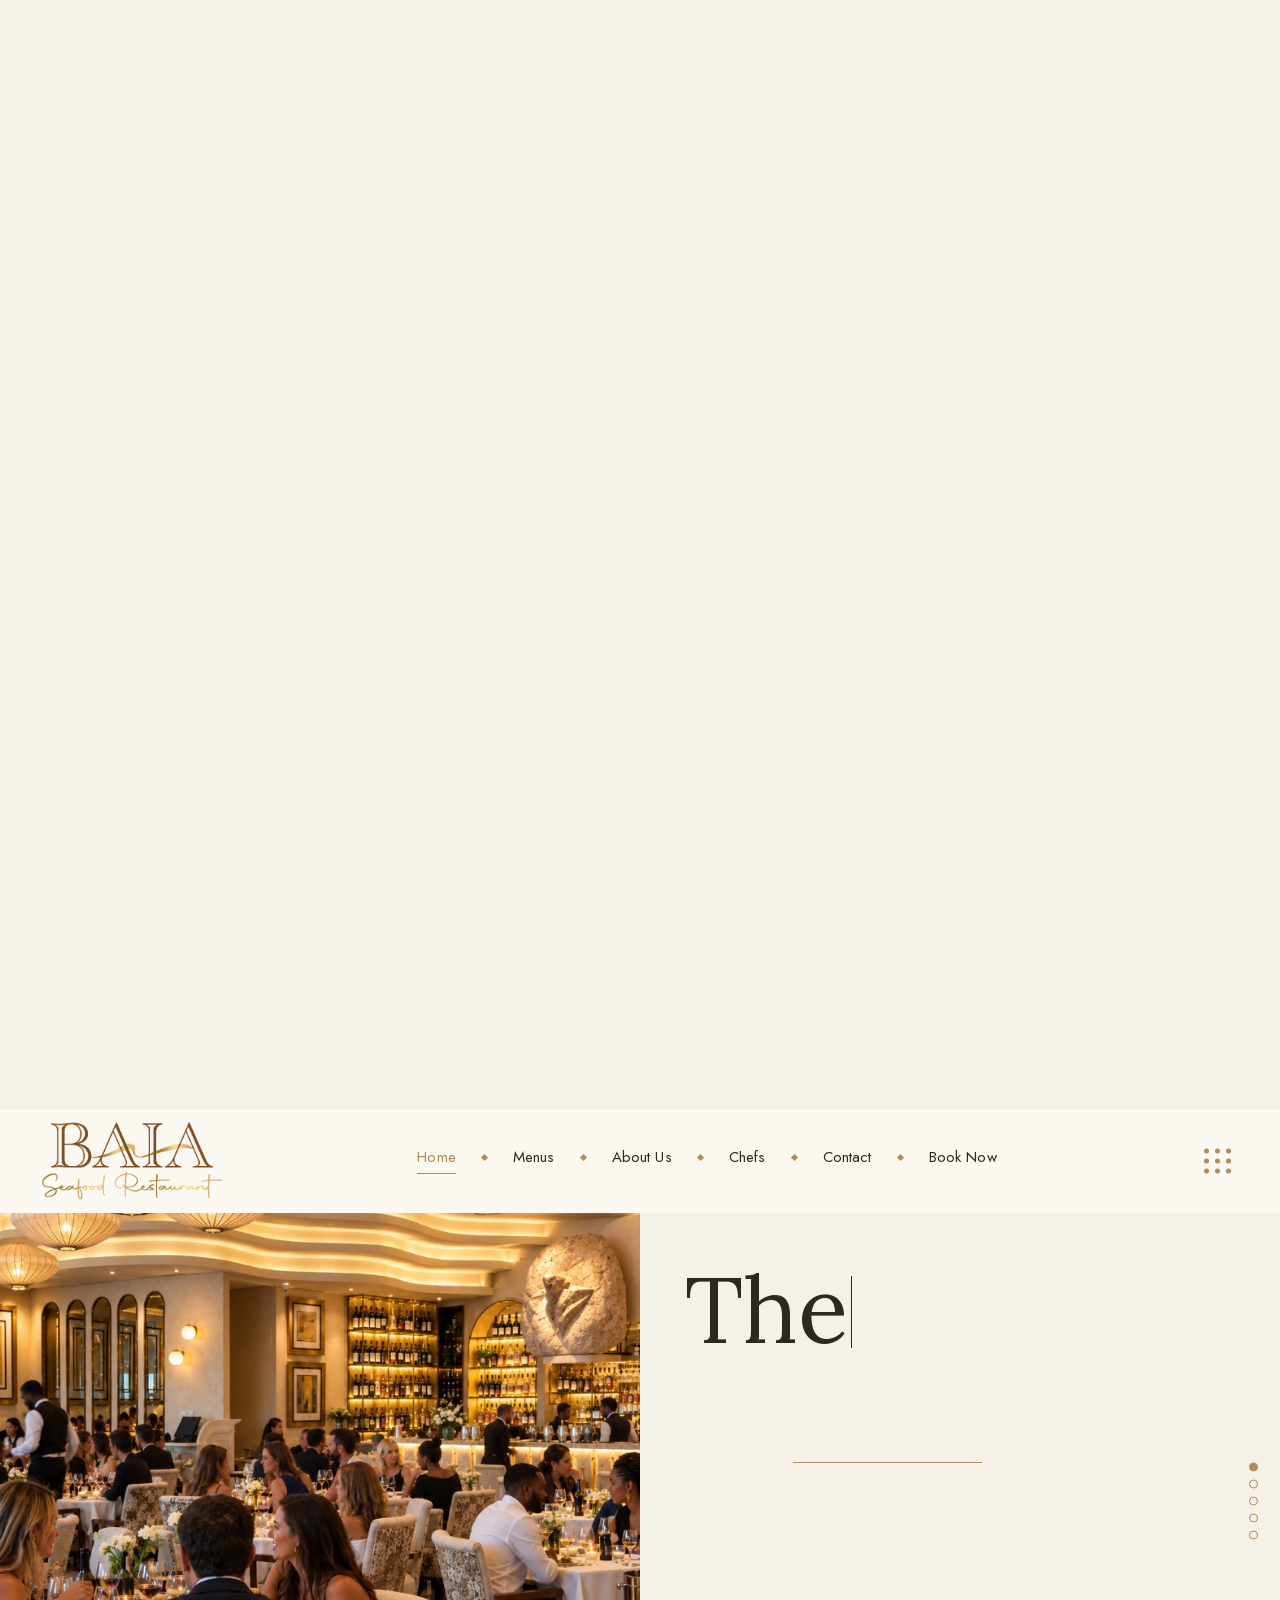
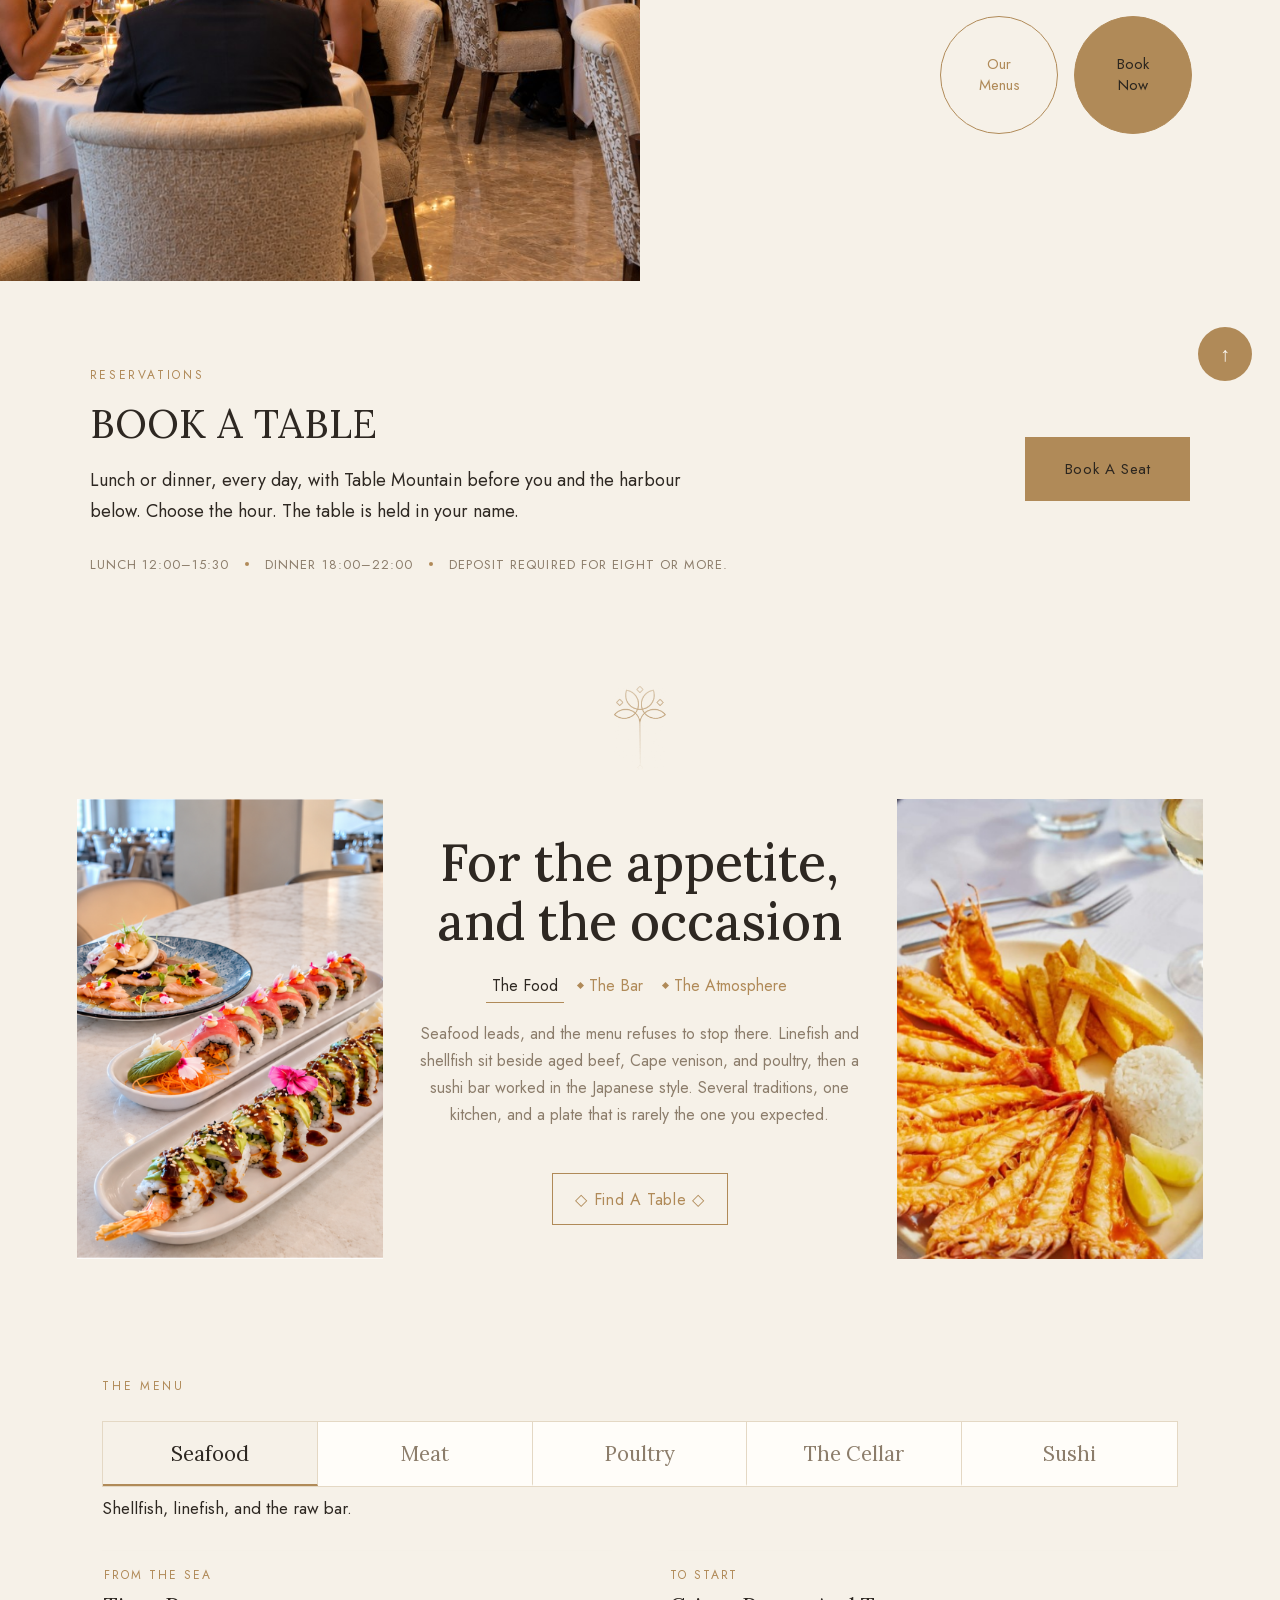
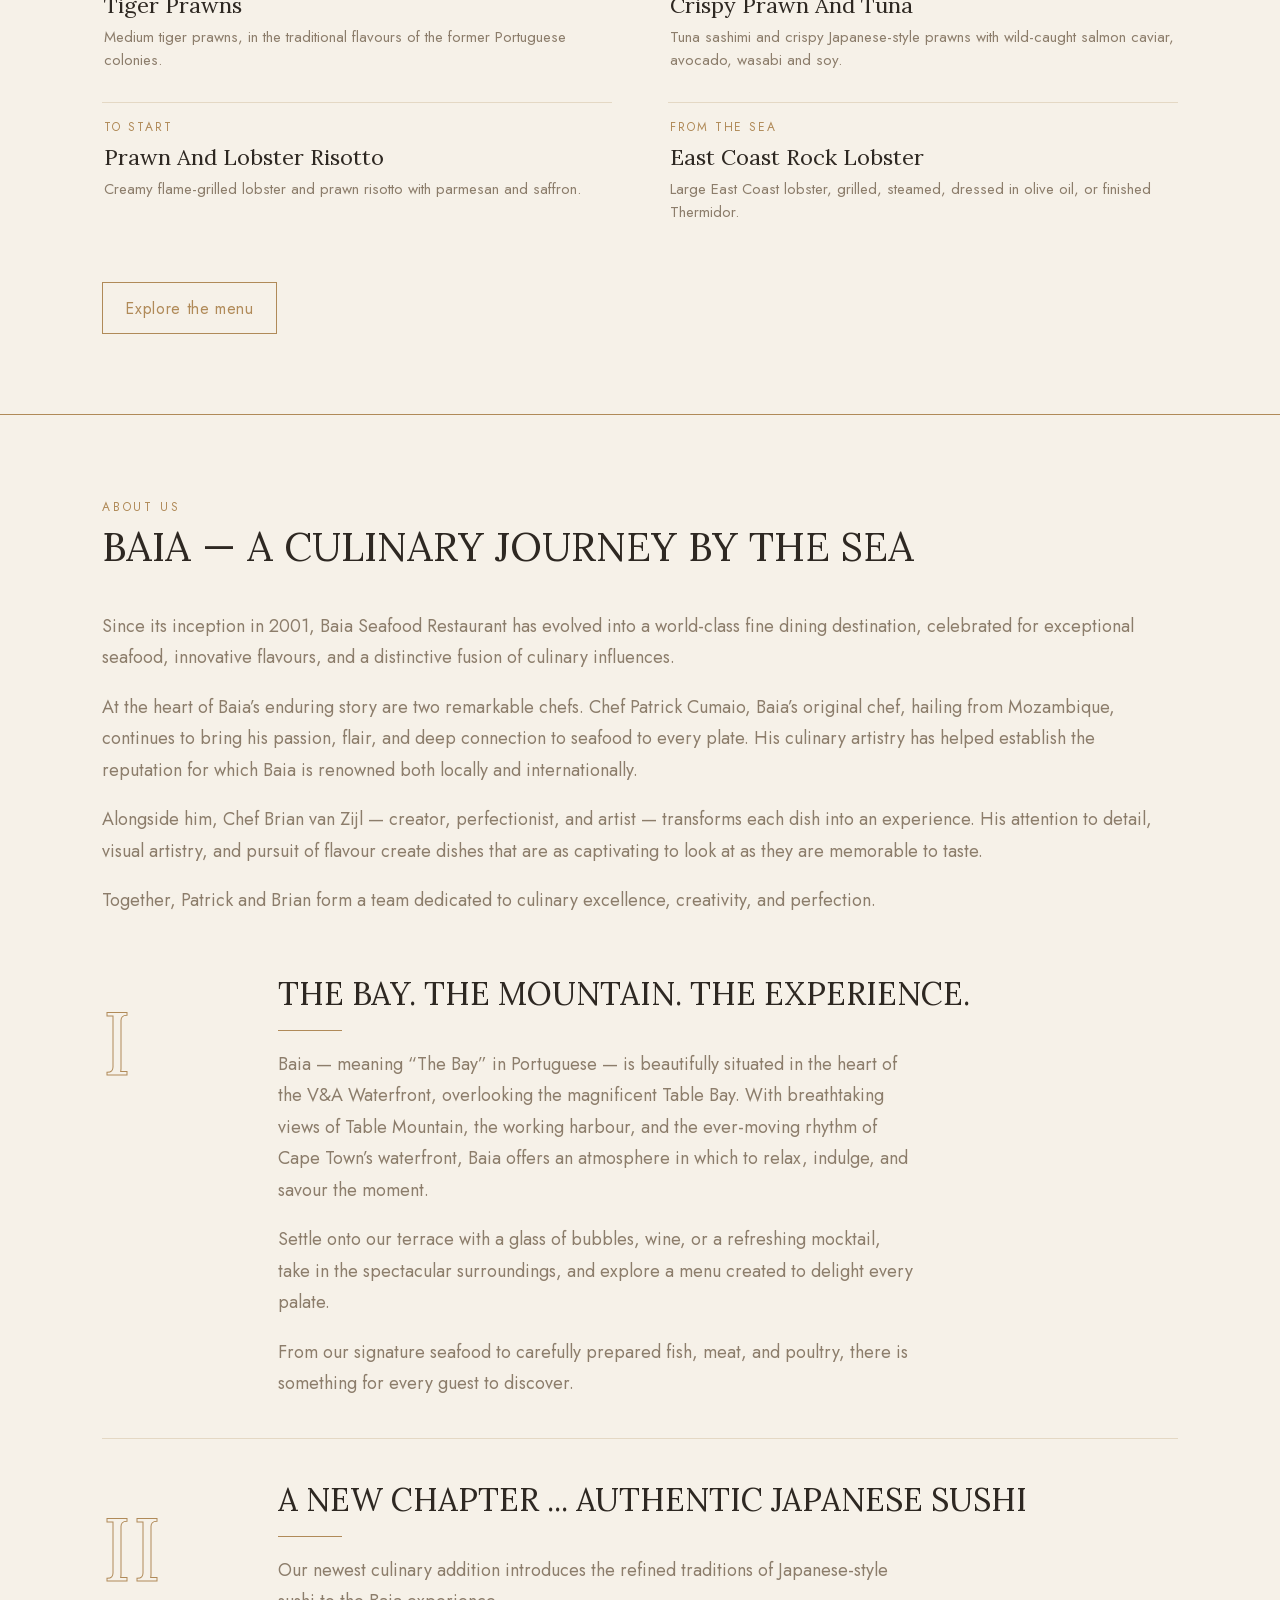
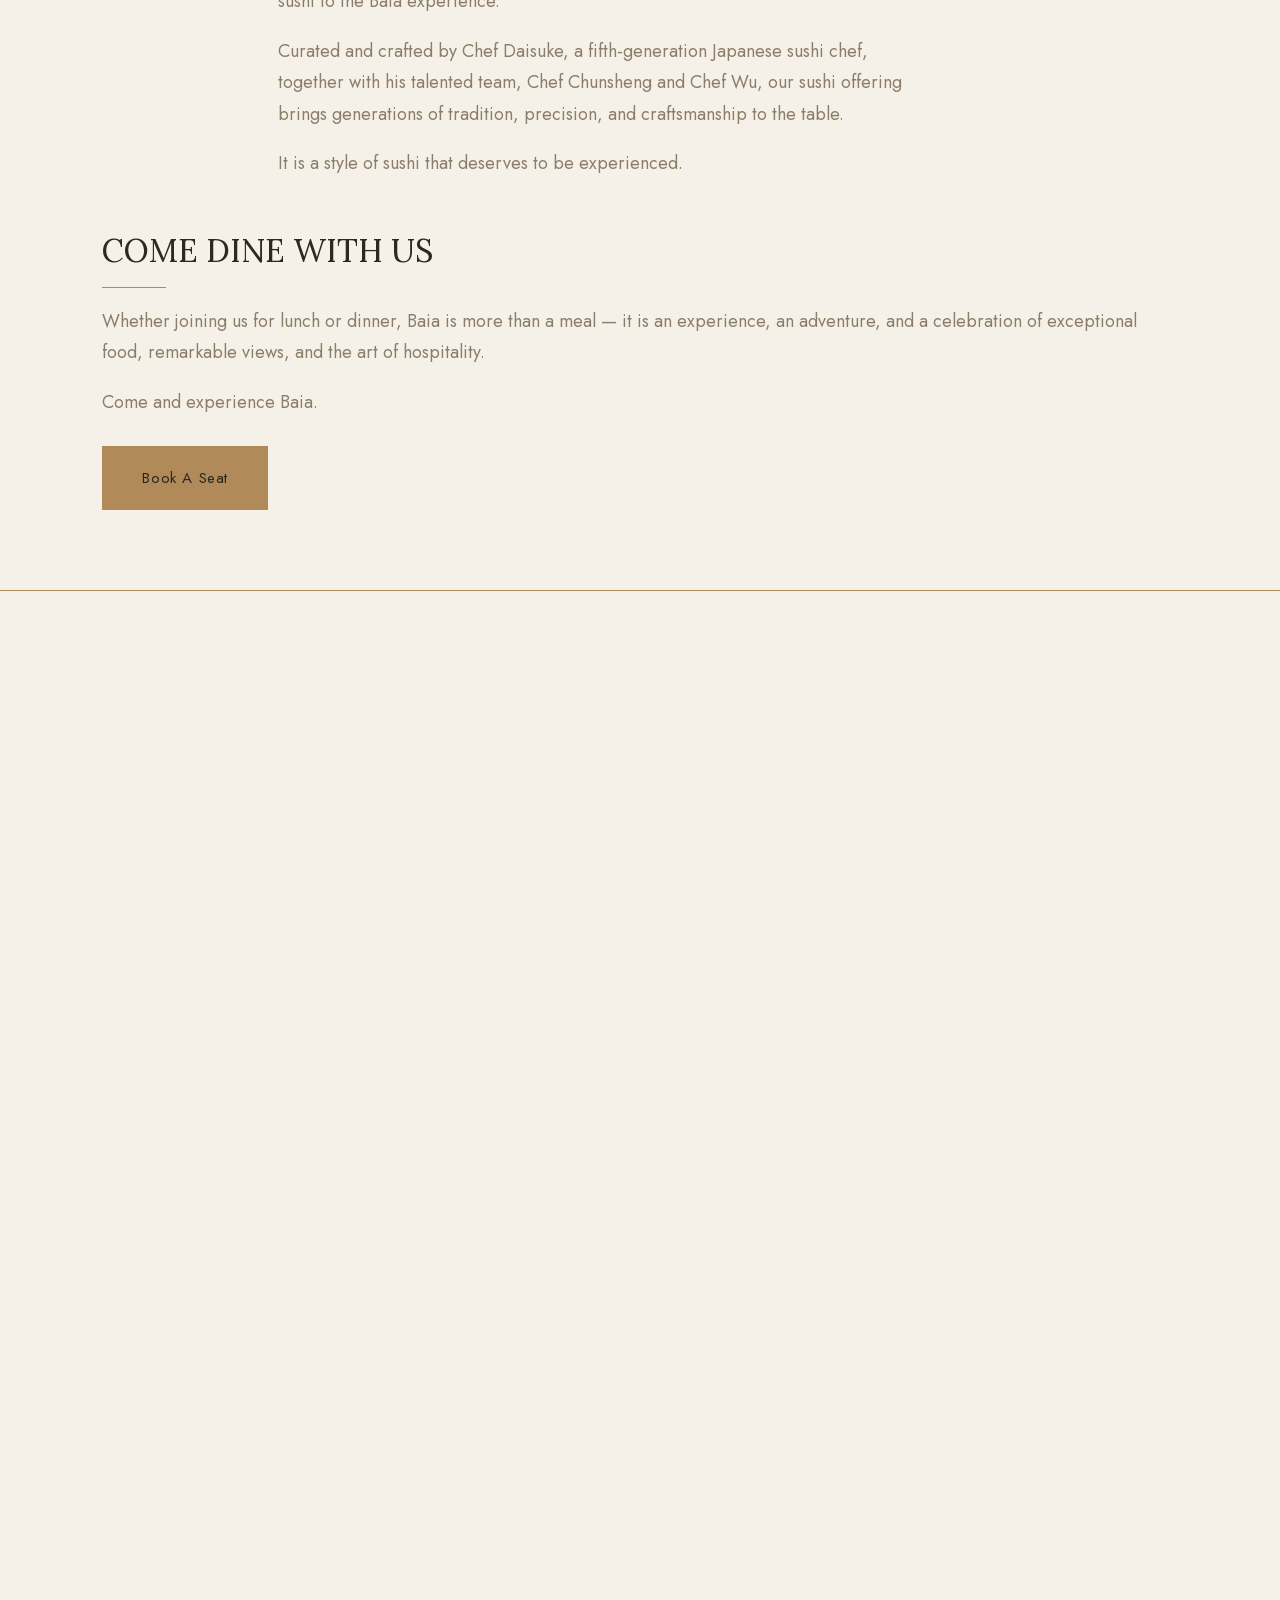
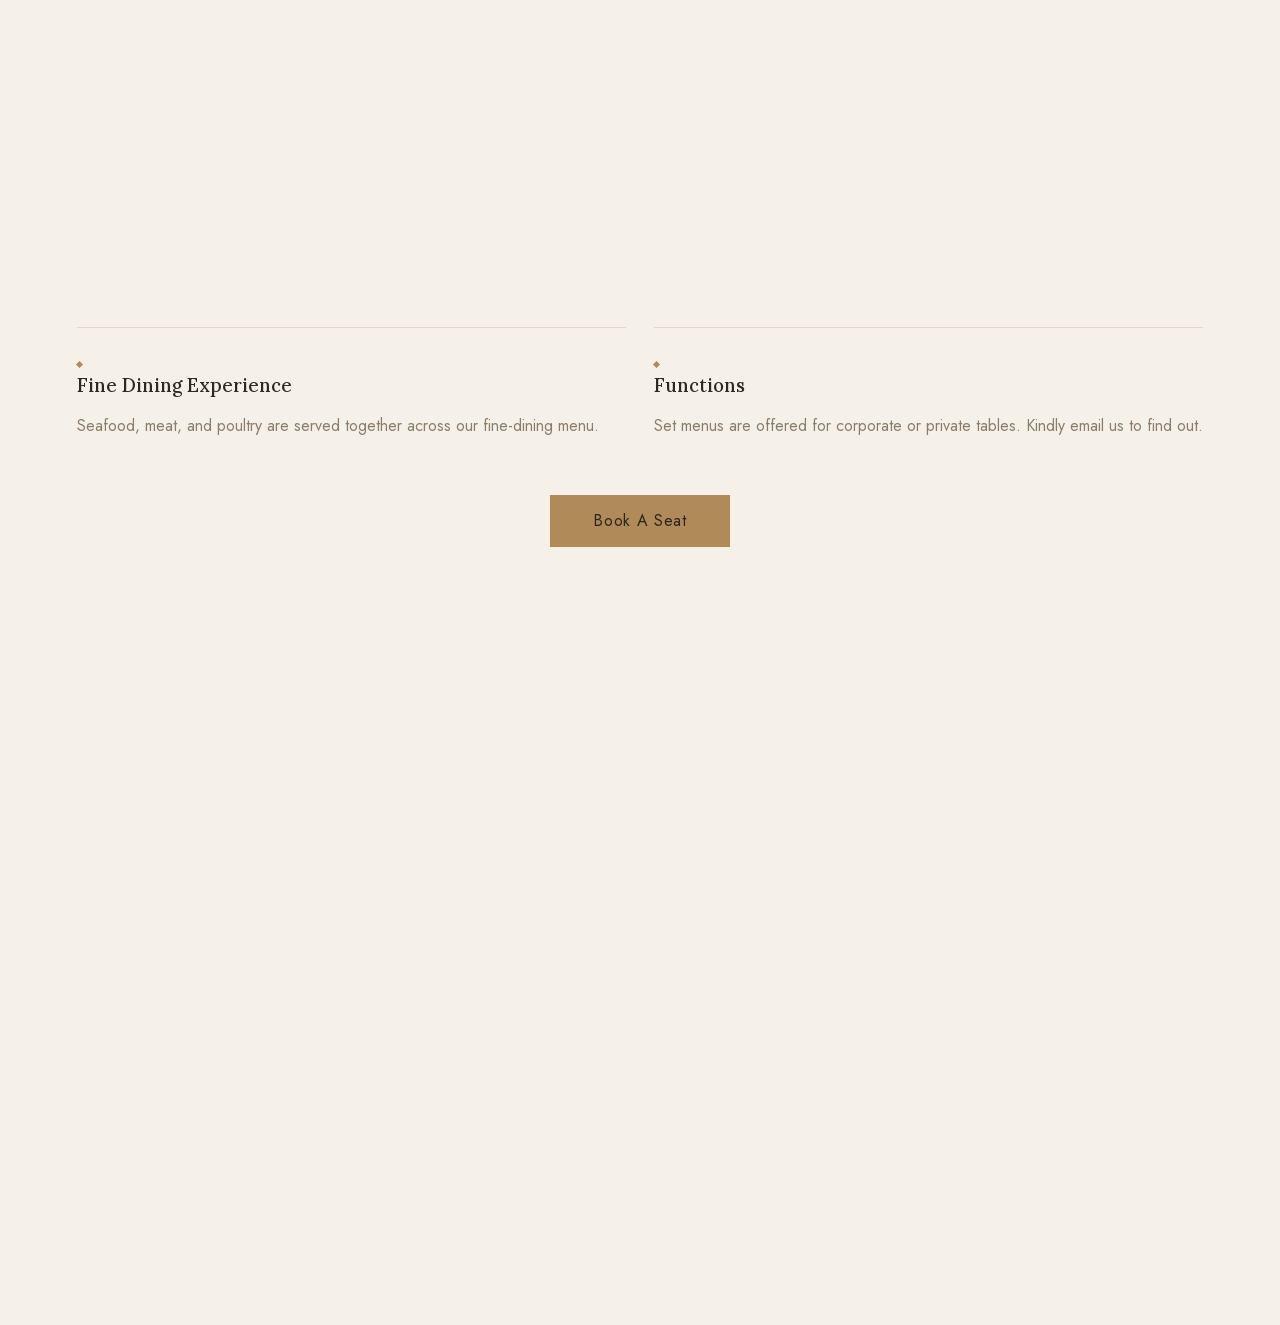
==== commit a33c41b7: "Publish the latest home page." ====
--- a/about/index.html
+++ b/about/index.html
@@ -1 +1 @@
-<!DOCTYPE html><!--lN_wIVDGVqinaaFvFel1m--><html lang="en" class="__variable_c19f6d __variable_d8f060"><head><meta charSet="utf-8"/><meta name="viewport" content="width=device-width, initial-scale=1"/><link rel="preload" href="/_next/static/media/5c0c2bcbaa4149ca-s.p.woff2" as="font" crossorigin="" type="font/woff2"/><link rel="preload" href="/_next/static/media/9dd75fadc5b3df29-s.p.woff2" as="font" crossorigin="" type="font/woff2"/><link rel="preload" as="image" href="/brand/baia-logo.png?v=4"/><link rel="stylesheet" href="/_next/static/css/e482112c09cebced.css" data-precedence="next"/><link rel="preload" as="script" fetchPriority="low" href="/_next/static/chunks/webpack-75a5e3ce0c363631.js"/><script src="/_next/static/chunks/4bd1b696-c023c6e3521b1417.js" async=""></script><script src="/_next/static/chunks/255-9c0c72a5d4870e58.js" async=""></script><script src="/_next/static/chunks/main-app-c6679bb073e35617.js" async=""></script><script src="/_next/static/chunks/619-ba102abea3e3d0e4.js" async=""></script><script src="/_next/static/chunks/813-b9c11788c8caf6c8.js" async=""></script><script src="/_next/static/chunks/app/layout-e9a6f1c3f19a4385.js" async=""></script><script src="/_next/static/chunks/app/about/page-6eea51b13ec574dc.js" async=""></script><meta name="next-size-adjust" content=""/><title>Baía Seafood Restaurant</title><meta name="description" content="Baía, pronounced Ba-hia, is a seafood restaurant upstairs at Entrance 5, V&amp;A Waterfront, Cape Town."/><script src="/_next/static/chunks/polyfills-42372ed130431b0a.js" noModule=""></script></head><body><div hidden=""><!--$--><!--/$--></div><div class="loader is-on" aria-hidden="false"><img class="logo " src="/brand/baia-logo.png?v=4" alt="Baía Seafood Restaurant"/></div><header class="site-header "><div class="utility"><div class="utility-side utility-left"><dl class="utility-hours"><div><dt>Lunch</dt><dd>12:00–15:30</dd></div><div><dt>Dinner</dt><dd>18:00–22:00</dd></div></dl><span class="utility-split" aria-hidden="true"></span><span class="follow"><a href="https://www.facebook.com/baiaseafoodrestaurant/" aria-label="Facebook" target="_blank" rel="noreferrer"><svg viewBox="0 0 24 24" aria-hidden="true"><path fill="currentColor" d="M14.8 8.4h2.3V5.4h-2.3c-2.5 0-4.1 1.6-4.1 4.2v1.9H8.2V15h2.5v6.6h3.2V15h2.4l.4-3.5h-2.8V9.7c0-.8.3-1.3 1.3-1.3z"></path></svg></a><a href="https://www.instagram.com/baiaseafoodrestaurant/" aria-label="Instagram" target="_blank" rel="noreferrer"><svg viewBox="0 0 24 24" aria-hidden="true"><path fill="currentColor" d="M12 7.6a4.4 4.4 0 1 0 0 8.8 4.4 4.4 0 0 0 0-8.8zm0 7.2a2.8 2.8 0 1 1 0-5.6 2.8 2.8 0 0 1 0 5.6zM17.2 7.1a1 1 0 1 1-2 0 1 1 0 0 1 2 0zM12 4.4c1.5 0 1.6 0 2.2.1.5 0 .9.1 1.2.2.4.2.6.3.9.6.2.2.4.5.6.9.1.3.2.7.2 1.2.1.6.1.7.1 2.2s0 1.6-.1 2.2c0 .5-.1.9-.2 1.2-.2.4-.4.6-.6.9-.3.2-.5.4-.9.6-.3.1-.7.2-1.2.2-.6.1-.7.1-2.2.1s-1.6 0-2.2-.1c-.5 0-.9-.1-1.2-.2-.4-.2-.6-.4-.9-.6-.2-.3-.4-.5-.6-.9-.1-.3-.2-.7-.2-1.2-.1-.6-.1-.7-.1-2.2s0-1.6.1-2.2c0-.5.1-.9.2-1.2.2-.4.4-.7.6-.9.3-.3.5-.4.9-.6.3-.1.7-.2 1.2-.2.6-.1.7-.1 2.2-.1zm0-1.6c-1.5 0-1.7 0-2.3.1-.6 0-1.1.1-1.5.3-.4.1-.8.4-1.1.7-.3.3-.6.7-.7 1.1-.2.4-.3.9-.3 1.5C6 7.1 6 7.3 6 8.8v2.4c0 1.5 0 1.7.1 2.3.1.6.1 1.1.3 1.5.1.4.4.8.7 1.1.3.3.7.6 1.1.7.4.2.9.3 1.5.3.6.1.8.1 2.3.1h2.4c1.5 0 1.7 0 2.3-.1.6 0 1.1-.1 1.5-.3.4-.1.8-.4 1.1-.7.3-.3.6-.7.7-1.1.2-.4.3-.9.3-1.5.1-.6.1-.8.1-2.3V8.8c0-1.5 0-1.7-.1-2.3 0-.6-.1-1.1-.3-1.5-.1-.4-.4-.8-.7-1.1-.3-.3-.7-.6-1.1-.7-.4-.2-.9-.3-1.5-.3-.6-.1-.8-.1-2.3-.1H12z"></path></svg></a></span></div><div class="utility-center"><span class="rule"></span><a class="utility-logo" aria-label="Baía home" href="/"><img class="logo " src="/brand/baia-logo.png?v=4" alt="Baía Seafood Restaurant"/></a><span class="rule"></span></div><div class="utility-side utility-right"><a class="utility-phone" href="tel:+27214210935">+27 21 421 0935</a><span class="utility-split" aria-hidden="true"></span><a class="utility-address" href="https://www.google.com/maps/search/?api=1&amp;query=Baia+Seafood+Restaurant+Shop+259+Entrance+5+V%26A+Waterfront+Cape+Town+8001" target="_blank" rel="noreferrer"><span>Shop 259, Entrance 5</span><span>V&amp;A Waterfront</span></a></div></div><div class="nav-bar"><a class="nav-logo" aria-label="Baía home" href="/"><img class="logo " src="/brand/baia-logo.png?v=4" alt="Baía Seafood Restaurant"/></a><button type="button" class="burger" aria-label="Open navigation"><span></span><span></span><span></span></button><nav class="main-nav" aria-label="Primary"><a class="" href="/">Home</a><i class="diamond" aria-hidden="true"></i><a href="/#explore">Menus</a><i class="diamond" aria-hidden="true"></i><a href="/#about">About Us</a><i class="diamond" aria-hidden="true"></i><a href="/#chefs">Chefs</a><i class="diamond" aria-hidden="true"></i><a href="/#footer">Contact</a><i class="diamond" aria-hidden="true"></i><a href="https://www.dineplan.com/restaurant/baia-seafood-restaurant" target="_blank" rel="noreferrer">Book Now</a></nav><button type="button" class="dot-grid" aria-label="Open panel"><i></i><i></i><i></i><i></i><i></i><i></i><i></i><i></i><i></i></button></div></header><div class="offcanvas "><button type="button" class="sheet-close">Close</button><img class="logo " src="/brand/baia-logo.png?v=4" alt="Baía Seafood Restaurant"/><p>BAIA: Where every visit is an invitation to relax, indulge and savour the best of Cape Town&#x27;s coastal dining.</p><a class="off-line" href="tel:+27214210935"><svg viewBox="0 0 24 24" aria-hidden="true"><path fill="none" stroke="currentColor" stroke-width="1.6" stroke-linecap="round" stroke-linejoin="round" d="M8 3h3l1.4 3.4-2 1.2a12 12 0 0 0 6 6l1.2-2L21 13v3a2 2 0 0 1-2.2 2A17 17 0 0 1 6 6.2 2 2 0 0 1 8 3z"></path></svg>+27 21 421 0935</a><a class="off-line" href="mailto:baiarestaurant@wol.co.za"><svg viewBox="0 0 24 24" aria-hidden="true"><rect x="3.5" y="5.5" width="17" height="13" rx="1.4" fill="none" stroke="currentColor" stroke-width="1.6"></rect><path d="M4.5 7.2 12 12.4l7.5-5.2" fill="none" stroke="currentColor" stroke-width="1.6" stroke-linejoin="round"></path></svg>baiarestaurant@wol.co.za</a><a class="off-address" href="https://www.google.com/maps/search/?api=1&amp;query=Baia+Seafood+Restaurant+Shop+259+Entrance+5+V%26A+Waterfront+Cape+Town+8001" target="_blank" rel="noreferrer">Shop 259, Entrance 5, V&amp;A Waterfront, Cape Town 8001</a><div class="off-map"><iframe title="Map of Baía at the V&amp;A Waterfront" src="https://maps.google.com/maps?q=Shop%20259%20Entrance%205%20V%26A%20Waterfront%20Cape%20Town%208001&amp;z=16&amp;output=embed" loading="lazy"></iframe><a class="map-open" href="https://www.google.com/maps/search/?api=1&amp;query=Baia+Seafood+Restaurant+Shop+259+Entrance+5+V%26A+Waterfront+Cape+Town+8001" target="_blank" rel="noreferrer" aria-label="Open Shop 259, Entrance 5, V&amp;A Waterfront, Cape Town 8001 in Google Maps"></a></div><a class="btn-fill off-book" href="https://www.dineplan.com/restaurant/baia-seafood-restaurant" target="_blank" rel="noreferrer">Book Now</a></div><div class="cursor-outer" aria-hidden="true"></div><div class="cursor-inner" aria-hidden="true"></div><main><!--$--><!--/$--></main><footer class="site-footer" id="footer"><div class="foot-grid"><section><i class="diamond" aria-hidden="true"></i><h2>Get In Touch</h2><p class="foot-contact"><svg viewBox="0 0 24 24" aria-hidden="true"><path fill="none" stroke="currentColor" stroke-width="1.6" stroke-linecap="round" stroke-linejoin="round" d="M8 3h3l1.4 3.4-2 1.2a12 12 0 0 0 6 6l1.2-2L21 13v3a2 2 0 0 1-2.2 2A17 17 0 0 1 6 6.2 2 2 0 0 1 8 3z"></path></svg><a href="tel:+27214210935">+27 21 421 0935</a></p><p class="foot-contact"><svg viewBox="0 0 24 24" aria-hidden="true"><rect x="3.5" y="5.5" width="17" height="13" rx="1.4" fill="none" stroke="currentColor" stroke-width="1.6"></rect><path d="M4.5 7.2 12 12.4l7.5-5.2" fill="none" stroke="currentColor" stroke-width="1.6" stroke-linejoin="round"></path></svg><a href="mailto:baiarestaurant@wol.co.za">baiarestaurant@wol.co.za</a></p></section><section><i class="diamond" aria-hidden="true"></i><h2>Address</h2><p>Shop 259, Entrance 5, V&amp;A Waterfront, Cape Town 8001</p></section><section><i class="diamond" aria-hidden="true"></i><h2>Opening Hours</h2><p class="copper">Mon – Sun: 12:00 – 15:30</p><p class="copper">Mon – Sun: 18:00 – 22:00</p></section></div><div class="foot-logo"><img class="logo " src="/brand/baia-logo.png?v=4" alt="Baía Seafood Restaurant"/></div><div class="foot-bottom"><p>Copyright © <!-- -->2026<!-- --> <!-- -->Baía Seafood Restaurant</p></div></footer><button type="button" class="to-top " aria-label="Back to top">↑</button><script src="/_next/static/chunks/webpack-75a5e3ce0c363631.js" id="_R_" async=""></script><script>(self.__next_f=self.__next_f||[]).push([0])</script><script>self.__next_f.push([1,"1:\"$Sreact.fragment\"\n2:I[1421,[\"619\",\"static/chunks/619-ba102abea3e3d0e4.js\",\"813\",\"static/chunks/813-b9c11788c8caf6c8.js\",\"177\",\"static/chunks/app/layout-e9a6f1c3f19a4385.js\"],\"Shell\"]\n3:I[9766,[],\"\"]\n4:I[8924,[],\"\"]\n5:I[486,[\"220\",\"static/chunks/app/about/page-6eea51b13ec574dc.js\"],\"Jump\"]\n6:I[4431,[],\"OutletBoundary\"]\n8:I[5278,[],\"AsyncMetadataOutlet\"]\na:I[4431,[],\"ViewportBoundary\"]\nc:I[4431,[],\"MetadataBoundary\"]\nd:\"$Sreact.suspense\"\nf:I[7150,[],\"\"]\n:HL[\"/_next/static/media/5c0c2bcbaa4149ca-s.p.woff2\",\"font\",{\"crossOrigin\":\"\",\"type\":\"font/woff2\"}]\n:HL[\"/_next/static/media/9dd75fadc5b3df29-s.p.woff2\",\"font\",{\"crossOrigin\":\"\",\"type\":\"font/woff2\"}]\n:HL[\"/_next/static/css/e482112c09cebced.css\",\"style\"]\n"])</script><script>self.__next_f.push([1,"0:{\"P\":null,\"b\":\"lN-wIVDGVqinaaFvFel1m\",\"p\":\"\",\"c\":[\"\",\"about\"],\"i\":false,\"f\":[[[\"\",{\"children\":[\"about\",{\"children\":[\"__PAGE__\",{}]}]},\"$undefined\",\"$undefined\",true],[\"\",[\"$\",\"$1\",\"c\",{\"children\":[[[\"$\",\"link\",\"0\",{\"rel\":\"stylesheet\",\"href\":\"/_next/static/css/e482112c09cebced.css\",\"precedence\":\"next\",\"crossOrigin\":\"$undefined\",\"nonce\":\"$undefined\"}]],[\"$\",\"html\",null,{\"lang\":\"en\",\"className\":\"__variable_c19f6d __variable_d8f060\",\"suppressHydrationWarning\":true,\"children\":[\"$\",\"body\",null,{\"suppressHydrationWarning\":true,\"children\":[\"$\",\"$L2\",null,{\"children\":[\"$\",\"$L3\",null,{\"parallelRouterKey\":\"children\",\"error\":\"$undefined\",\"errorStyles\":\"$undefined\",\"errorScripts\":\"$undefined\",\"template\":[\"$\",\"$L4\",null,{}],\"templateStyles\":\"$undefined\",\"templateScripts\":\"$undefined\",\"notFound\":[[[\"$\",\"title\",null,{\"children\":\"404: This page could not be found.\"}],[\"$\",\"div\",null,{\"style\":{\"fontFamily\":\"system-ui,\\\"Segoe UI\\\",Roboto,Helvetica,Arial,sans-serif,\\\"Apple Color Emoji\\\",\\\"Segoe UI Emoji\\\"\",\"height\":\"100vh\",\"textAlign\":\"center\",\"display\":\"flex\",\"flexDirection\":\"column\",\"alignItems\":\"center\",\"justifyContent\":\"center\"},\"children\":[\"$\",\"div\",null,{\"children\":[[\"$\",\"style\",null,{\"dangerouslySetInnerHTML\":{\"__html\":\"body{color:#000;background:#fff;margin:0}.next-error-h1{border-right:1px solid rgba(0,0,0,.3)}@media (prefers-color-scheme:dark){body{color:#fff;background:#000}.next-error-h1{border-right:1px solid rgba(255,255,255,.3)}}\"}}],[\"$\",\"h1\",null,{\"className\":\"next-error-h1\",\"style\":{\"display\":\"inline-block\",\"margin\":\"0 20px 0 0\",\"padding\":\"0 23px 0 0\",\"fontSize\":24,\"fontWeight\":500,\"verticalAlign\":\"top\",\"lineHeight\":\"49px\"},\"children\":404}],[\"$\",\"div\",null,{\"style\":{\"display\":\"inline-block\"},\"children\":[\"$\",\"h2\",null,{\"style\":{\"fontSize\":14,\"fontWeight\":400,\"lineHeight\":\"49px\",\"margin\":0},\"children\":\"This page could not be found.\"}]}]]}]}]],[]],\"forbidden\":\"$undefined\",\"unauthorized\":\"$undefined\"}]}]}]}]]}],{\"children\":[\"about\",[\"$\",\"$1\",\"c\",{\"children\":[null,[\"$\",\"$L3\",null,{\"parallelRouterKey\":\"children\",\"error\":\"$undefined\",\"errorStyles\":\"$undefined\",\"errorScripts\":\"$undefined\",\"template\":[\"$\",\"$L4\",null,{}],\"templateStyles\":\"$undefined\",\"templateScripts\":\"$undefined\",\"notFound\":\"$undefined\",\"forbidden\":\"$undefined\",\"unauthorized\":\"$undefined\"}]]}],{\"children\":[\"__PAGE__\",[\"$\",\"$1\",\"c\",{\"children\":[[\"$\",\"$L5\",null,{\"hash\":\"#story\"}],null,[\"$\",\"$L6\",null,{\"children\":[\"$L7\",[\"$\",\"$L8\",null,{\"promise\":\"$@9\"}]]}]]}],{},null,false]},null,false]},null,false],[\"$\",\"$1\",\"h\",{\"children\":[null,[[\"$\",\"$La\",null,{\"children\":\"$Lb\"}],[\"$\",\"meta\",null,{\"name\":\"next-size-adjust\",\"content\":\"\"}]],[\"$\",\"$Lc\",null,{\"children\":[\"$\",\"div\",null,{\"hidden\":true,\"children\":[\"$\",\"$d\",null,{\"fallback\":null,\"children\":\"$Le\"}]}]}]]}],false]],\"m\":\"$undefined\",\"G\":[\"$f\",[]],\"s\":false,\"S\":true}\n"])</script><script>self.__next_f.push([1,"b:[[\"$\",\"meta\",\"0\",{\"charSet\":\"utf-8\"}],[\"$\",\"meta\",\"1\",{\"name\":\"viewport\",\"content\":\"width=device-width, initial-scale=1\"}]]\n7:null\n"])</script><script>self.__next_f.push([1,"9:{\"metadata\":[[\"$\",\"title\",\"0\",{\"children\":\"Baía Seafood Restaurant\"}],[\"$\",\"meta\",\"1\",{\"name\":\"description\",\"content\":\"Baía, pronounced Ba-hia, is a seafood restaurant upstairs at Entrance 5, V\u0026A Waterfront, Cape Town.\"}]],\"error\":null,\"digest\":\"$undefined\"}\n"])</script><script>self.__next_f.push([1,"e:\"$9:metadata\"\n"])</script></body></html>+<!DOCTYPE html><!--N7WyI154qWkDcXV_EmV4C--><html lang="en" class="__variable_c19f6d __variable_d8f060"><head><meta charSet="utf-8"/><meta name="viewport" content="width=device-width, initial-scale=1"/><link rel="preload" href="/_next/static/media/5c0c2bcbaa4149ca-s.p.woff2" as="font" crossorigin="" type="font/woff2"/><link rel="preload" href="/_next/static/media/9dd75fadc5b3df29-s.p.woff2" as="font" crossorigin="" type="font/woff2"/><link rel="preload" as="image" href="/brand/baia-logo.png?v=4"/><link rel="stylesheet" href="/_next/static/css/0607e7194ff8fa59.css" data-precedence="next"/><link rel="preload" as="script" fetchPriority="low" href="/_next/static/chunks/webpack-75a5e3ce0c363631.js"/><script src="/_next/static/chunks/4bd1b696-c023c6e3521b1417.js" async=""></script><script src="/_next/static/chunks/255-9c0c72a5d4870e58.js" async=""></script><script src="/_next/static/chunks/main-app-c6679bb073e35617.js" async=""></script><script src="/_next/static/chunks/619-ba102abea3e3d0e4.js" async=""></script><script src="/_next/static/chunks/813-b9c11788c8caf6c8.js" async=""></script><script src="/_next/static/chunks/app/layout-e9a6f1c3f19a4385.js" async=""></script><script src="/_next/static/chunks/app/about/page-6eea51b13ec574dc.js" async=""></script><meta name="next-size-adjust" content=""/><title>Baía Seafood Restaurant</title><meta name="description" content="Baía, pronounced Ba-hia, is a seafood restaurant upstairs at Entrance 5, V&amp;A Waterfront, Cape Town."/><script src="/_next/static/chunks/polyfills-42372ed130431b0a.js" noModule=""></script></head><body><div hidden=""><!--$--><!--/$--></div><div class="loader is-on" aria-hidden="false"><img class="logo " src="/brand/baia-logo.png?v=4" alt="Baía Seafood Restaurant"/></div><header class="site-header "><div class="utility"><div class="utility-side utility-left"><dl class="utility-hours"><div><dt>Lunch</dt><dd>12:00–15:30</dd></div><div><dt>Dinner</dt><dd>18:00–22:00</dd></div></dl><span class="utility-split" aria-hidden="true"></span><span class="follow"><a href="https://www.facebook.com/baiaseafoodrestaurant/" aria-label="Facebook" target="_blank" rel="noreferrer"><svg viewBox="0 0 24 24" aria-hidden="true"><path fill="currentColor" d="M14.8 8.4h2.3V5.4h-2.3c-2.5 0-4.1 1.6-4.1 4.2v1.9H8.2V15h2.5v6.6h3.2V15h2.4l.4-3.5h-2.8V9.7c0-.8.3-1.3 1.3-1.3z"></path></svg></a><a href="https://www.instagram.com/baiaseafoodrestaurant/" aria-label="Instagram" target="_blank" rel="noreferrer"><svg viewBox="0 0 24 24" aria-hidden="true"><path fill="currentColor" d="M12 7.6a4.4 4.4 0 1 0 0 8.8 4.4 4.4 0 0 0 0-8.8zm0 7.2a2.8 2.8 0 1 1 0-5.6 2.8 2.8 0 0 1 0 5.6zM17.2 7.1a1 1 0 1 1-2 0 1 1 0 0 1 2 0zM12 4.4c1.5 0 1.6 0 2.2.1.5 0 .9.1 1.2.2.4.2.6.3.9.6.2.2.4.5.6.9.1.3.2.7.2 1.2.1.6.1.7.1 2.2s0 1.6-.1 2.2c0 .5-.1.9-.2 1.2-.2.4-.4.6-.6.9-.3.2-.5.4-.9.6-.3.1-.7.2-1.2.2-.6.1-.7.1-2.2.1s-1.6 0-2.2-.1c-.5 0-.9-.1-1.2-.2-.4-.2-.6-.4-.9-.6-.2-.3-.4-.5-.6-.9-.1-.3-.2-.7-.2-1.2-.1-.6-.1-.7-.1-2.2s0-1.6.1-2.2c0-.5.1-.9.2-1.2.2-.4.4-.7.6-.9.3-.3.5-.4.9-.6.3-.1.7-.2 1.2-.2.6-.1.7-.1 2.2-.1zm0-1.6c-1.5 0-1.7 0-2.3.1-.6 0-1.1.1-1.5.3-.4.1-.8.4-1.1.7-.3.3-.6.7-.7 1.1-.2.4-.3.9-.3 1.5C6 7.1 6 7.3 6 8.8v2.4c0 1.5 0 1.7.1 2.3.1.6.1 1.1.3 1.5.1.4.4.8.7 1.1.3.3.7.6 1.1.7.4.2.9.3 1.5.3.6.1.8.1 2.3.1h2.4c1.5 0 1.7 0 2.3-.1.6 0 1.1-.1 1.5-.3.4-.1.8-.4 1.1-.7.3-.3.6-.7.7-1.1.2-.4.3-.9.3-1.5.1-.6.1-.8.1-2.3V8.8c0-1.5 0-1.7-.1-2.3 0-.6-.1-1.1-.3-1.5-.1-.4-.4-.8-.7-1.1-.3-.3-.7-.6-1.1-.7-.4-.2-.9-.3-1.5-.3-.6-.1-.8-.1-2.3-.1H12z"></path></svg></a></span></div><div class="utility-center"><span class="rule"></span><a class="utility-logo" aria-label="Baía home" href="/"><img class="logo " src="/brand/baia-logo.png?v=4" alt="Baía Seafood Restaurant"/></a><span class="rule"></span></div><div class="utility-side utility-right"><a class="utility-phone" href="tel:+27214210935">+27 21 421 0935</a><span class="utility-split" aria-hidden="true"></span><a class="utility-address" href="https://www.google.com/maps/search/?api=1&amp;query=Baia+Seafood+Restaurant+Shop+259+Entrance+5+V%26A+Waterfront+Cape+Town+8001" target="_blank" rel="noreferrer"><span>Shop 259, Entrance 5</span><span>V&amp;A Waterfront</span></a></div></div><div class="nav-bar"><a class="nav-logo" aria-label="Baía home" href="/"><img class="logo " src="/brand/baia-logo.png?v=4" alt="Baía Seafood Restaurant"/></a><button type="button" class="burger" aria-label="Open navigation"><span></span><span></span><span></span></button><nav class="main-nav" aria-label="Primary"><a class="" href="/">Home</a><i class="diamond" aria-hidden="true"></i><a href="/#explore">Menus</a><i class="diamond" aria-hidden="true"></i><a href="/#about">About Us</a><i class="diamond" aria-hidden="true"></i><a href="/#chefs">Chefs</a><i class="diamond" aria-hidden="true"></i><a href="/#footer">Contact</a><i class="diamond" aria-hidden="true"></i><a href="https://www.dineplan.com/restaurant/baia-seafood-restaurant" target="_blank" rel="noreferrer">Book Now</a></nav><button type="button" class="dot-grid" aria-label="Open panel"><i></i><i></i><i></i><i></i><i></i><i></i><i></i><i></i><i></i></button></div></header><div class="offcanvas "><button type="button" class="sheet-close">Close</button><img class="logo " src="/brand/baia-logo.png?v=4" alt="Baía Seafood Restaurant"/><p>BAIA: Where every visit is an invitation to relax, indulge and savour the best of Cape Town&#x27;s coastal dining.</p><a class="off-line" href="tel:+27214210935"><svg viewBox="0 0 24 24" aria-hidden="true"><path fill="none" stroke="currentColor" stroke-width="1.6" stroke-linecap="round" stroke-linejoin="round" d="M8 3h3l1.4 3.4-2 1.2a12 12 0 0 0 6 6l1.2-2L21 13v3a2 2 0 0 1-2.2 2A17 17 0 0 1 6 6.2 2 2 0 0 1 8 3z"></path></svg>+27 21 421 0935</a><a class="off-line" href="mailto:baiarestaurant@wol.co.za"><svg viewBox="0 0 24 24" aria-hidden="true"><rect x="3.5" y="5.5" width="17" height="13" rx="1.4" fill="none" stroke="currentColor" stroke-width="1.6"></rect><path d="M4.5 7.2 12 12.4l7.5-5.2" fill="none" stroke="currentColor" stroke-width="1.6" stroke-linejoin="round"></path></svg>baiarestaurant@wol.co.za</a><a class="off-address" href="https://www.google.com/maps/search/?api=1&amp;query=Baia+Seafood+Restaurant+Shop+259+Entrance+5+V%26A+Waterfront+Cape+Town+8001" target="_blank" rel="noreferrer">Shop 259, Entrance 5, V&amp;A Waterfront, Cape Town 8001</a><div class="off-map"><iframe title="Map of Baía at the V&amp;A Waterfront" src="https://maps.google.com/maps?q=Shop%20259%20Entrance%205%20V%26A%20Waterfront%20Cape%20Town%208001&amp;z=16&amp;output=embed" loading="lazy"></iframe><a class="map-open" href="https://www.google.com/maps/search/?api=1&amp;query=Baia+Seafood+Restaurant+Shop+259+Entrance+5+V%26A+Waterfront+Cape+Town+8001" target="_blank" rel="noreferrer" aria-label="Open Shop 259, Entrance 5, V&amp;A Waterfront, Cape Town 8001 in Google Maps"></a></div><a class="btn-fill off-book" href="https://www.dineplan.com/restaurant/baia-seafood-restaurant" target="_blank" rel="noreferrer">Book Now</a></div><div class="cursor-outer" aria-hidden="true"></div><div class="cursor-inner" aria-hidden="true"></div><main><!--$--><!--/$--></main><footer class="site-footer" id="footer"><div class="foot-grid"><section><i class="diamond" aria-hidden="true"></i><h2>Get In Touch</h2><p class="foot-contact"><svg viewBox="0 0 24 24" aria-hidden="true"><path fill="none" stroke="currentColor" stroke-width="1.6" stroke-linecap="round" stroke-linejoin="round" d="M8 3h3l1.4 3.4-2 1.2a12 12 0 0 0 6 6l1.2-2L21 13v3a2 2 0 0 1-2.2 2A17 17 0 0 1 6 6.2 2 2 0 0 1 8 3z"></path></svg><a href="tel:+27214210935">+27 21 421 0935</a></p><p class="foot-contact"><svg viewBox="0 0 24 24" aria-hidden="true"><rect x="3.5" y="5.5" width="17" height="13" rx="1.4" fill="none" stroke="currentColor" stroke-width="1.6"></rect><path d="M4.5 7.2 12 12.4l7.5-5.2" fill="none" stroke="currentColor" stroke-width="1.6" stroke-linejoin="round"></path></svg><a href="mailto:baiarestaurant@wol.co.za">baiarestaurant@wol.co.za</a></p></section><section><i class="diamond" aria-hidden="true"></i><h2>Address</h2><p>Shop 259, Entrance 5, V&amp;A Waterfront, Cape Town 8001</p></section><section><i class="diamond" aria-hidden="true"></i><h2>Opening Hours</h2><p class="copper">Mon – Sun: 12:00 – 15:30</p><p class="copper">Mon – Sun: 18:00 – 22:00</p></section></div><div class="foot-logo"><img class="logo " src="/brand/baia-logo.png?v=4" alt="Baía Seafood Restaurant"/></div><div class="foot-bottom"><p>Copyright © <!-- -->2026<!-- --> <!-- -->Baía Seafood Restaurant</p></div></footer><button type="button" class="to-top " aria-label="Back to top">↑</button><script src="/_next/static/chunks/webpack-75a5e3ce0c363631.js" id="_R_" async=""></script><script>(self.__next_f=self.__next_f||[]).push([0])</script><script>self.__next_f.push([1,"1:\"$Sreact.fragment\"\n2:I[1421,[\"619\",\"static/chunks/619-ba102abea3e3d0e4.js\",\"813\",\"static/chunks/813-b9c11788c8caf6c8.js\",\"177\",\"static/chunks/app/layout-e9a6f1c3f19a4385.js\"],\"Shell\"]\n3:I[9766,[],\"\"]\n4:I[8924,[],\"\"]\n5:I[486,[\"220\",\"static/chunks/app/about/page-6eea51b13ec574dc.js\"],\"Jump\"]\n6:I[4431,[],\"OutletBoundary\"]\n8:I[5278,[],\"AsyncMetadataOutlet\"]\na:I[4431,[],\"ViewportBoundary\"]\nc:I[4431,[],\"MetadataBoundary\"]\nd:\"$Sreact.suspense\"\nf:I[7150,[],\"\"]\n:HL[\"/_next/static/media/5c0c2bcbaa4149ca-s.p.woff2\",\"font\",{\"crossOrigin\":\"\",\"type\":\"font/woff2\"}]\n:HL[\"/_next/static/media/9dd75fadc5b3df29-s.p.woff2\",\"font\",{\"crossOrigin\":\"\",\"type\":\"font/woff2\"}]\n:HL[\"/_next/static/css/0607e7194ff8fa59.css\",\"style\"]\n"])</script><script>self.__next_f.push([1,"0:{\"P\":null,\"b\":\"N7WyI154qWkDcXV_EmV4C\",\"p\":\"\",\"c\":[\"\",\"about\"],\"i\":false,\"f\":[[[\"\",{\"children\":[\"about\",{\"children\":[\"__PAGE__\",{}]}]},\"$undefined\",\"$undefined\",true],[\"\",[\"$\",\"$1\",\"c\",{\"children\":[[[\"$\",\"link\",\"0\",{\"rel\":\"stylesheet\",\"href\":\"/_next/static/css/0607e7194ff8fa59.css\",\"precedence\":\"next\",\"crossOrigin\":\"$undefined\",\"nonce\":\"$undefined\"}]],[\"$\",\"html\",null,{\"lang\":\"en\",\"className\":\"__variable_c19f6d __variable_d8f060\",\"suppressHydrationWarning\":true,\"children\":[\"$\",\"body\",null,{\"suppressHydrationWarning\":true,\"children\":[\"$\",\"$L2\",null,{\"children\":[\"$\",\"$L3\",null,{\"parallelRouterKey\":\"children\",\"error\":\"$undefined\",\"errorStyles\":\"$undefined\",\"errorScripts\":\"$undefined\",\"template\":[\"$\",\"$L4\",null,{}],\"templateStyles\":\"$undefined\",\"templateScripts\":\"$undefined\",\"notFound\":[[[\"$\",\"title\",null,{\"children\":\"404: This page could not be found.\"}],[\"$\",\"div\",null,{\"style\":{\"fontFamily\":\"system-ui,\\\"Segoe UI\\\",Roboto,Helvetica,Arial,sans-serif,\\\"Apple Color Emoji\\\",\\\"Segoe UI Emoji\\\"\",\"height\":\"100vh\",\"textAlign\":\"center\",\"display\":\"flex\",\"flexDirection\":\"column\",\"alignItems\":\"center\",\"justifyContent\":\"center\"},\"children\":[\"$\",\"div\",null,{\"children\":[[\"$\",\"style\",null,{\"dangerouslySetInnerHTML\":{\"__html\":\"body{color:#000;background:#fff;margin:0}.next-error-h1{border-right:1px solid rgba(0,0,0,.3)}@media (prefers-color-scheme:dark){body{color:#fff;background:#000}.next-error-h1{border-right:1px solid rgba(255,255,255,.3)}}\"}}],[\"$\",\"h1\",null,{\"className\":\"next-error-h1\",\"style\":{\"display\":\"inline-block\",\"margin\":\"0 20px 0 0\",\"padding\":\"0 23px 0 0\",\"fontSize\":24,\"fontWeight\":500,\"verticalAlign\":\"top\",\"lineHeight\":\"49px\"},\"children\":404}],[\"$\",\"div\",null,{\"style\":{\"display\":\"inline-block\"},\"children\":[\"$\",\"h2\",null,{\"style\":{\"fontSize\":14,\"fontWeight\":400,\"lineHeight\":\"49px\",\"margin\":0},\"children\":\"This page could not be found.\"}]}]]}]}]],[]],\"forbidden\":\"$undefined\",\"unauthorized\":\"$undefined\"}]}]}]}]]}],{\"children\":[\"about\",[\"$\",\"$1\",\"c\",{\"children\":[null,[\"$\",\"$L3\",null,{\"parallelRouterKey\":\"children\",\"error\":\"$undefined\",\"errorStyles\":\"$undefined\",\"errorScripts\":\"$undefined\",\"template\":[\"$\",\"$L4\",null,{}],\"templateStyles\":\"$undefined\",\"templateScripts\":\"$undefined\",\"notFound\":\"$undefined\",\"forbidden\":\"$undefined\",\"unauthorized\":\"$undefined\"}]]}],{\"children\":[\"__PAGE__\",[\"$\",\"$1\",\"c\",{\"children\":[[\"$\",\"$L5\",null,{\"hash\":\"#story\"}],null,[\"$\",\"$L6\",null,{\"children\":[\"$L7\",[\"$\",\"$L8\",null,{\"promise\":\"$@9\"}]]}]]}],{},null,false]},null,false]},null,false],[\"$\",\"$1\",\"h\",{\"children\":[null,[[\"$\",\"$La\",null,{\"children\":\"$Lb\"}],[\"$\",\"meta\",null,{\"name\":\"next-size-adjust\",\"content\":\"\"}]],[\"$\",\"$Lc\",null,{\"children\":[\"$\",\"div\",null,{\"hidden\":true,\"children\":[\"$\",\"$d\",null,{\"fallback\":null,\"children\":\"$Le\"}]}]}]]}],false]],\"m\":\"$undefined\",\"G\":[\"$f\",[]],\"s\":false,\"S\":true}\n"])</script><script>self.__next_f.push([1,"b:[[\"$\",\"meta\",\"0\",{\"charSet\":\"utf-8\"}],[\"$\",\"meta\",\"1\",{\"name\":\"viewport\",\"content\":\"width=device-width, initial-scale=1\"}]]\n7:null\n"])</script><script>self.__next_f.push([1,"9:{\"metadata\":[[\"$\",\"title\",\"0\",{\"children\":\"Baía Seafood Restaurant\"}],[\"$\",\"meta\",\"1\",{\"name\":\"description\",\"content\":\"Baía, pronounced Ba-hia, is a seafood restaurant upstairs at Entrance 5, V\u0026A Waterfront, Cape Town.\"}]],\"error\":null,\"digest\":\"$undefined\"}\n"])</script><script>self.__next_f.push([1,"e:\"$9:metadata\"\n"])</script></body></html>
--- a/_next/static/css/0607e7194ff8fa59.css
+++ b/_next/static/css/0607e7194ff8fa59.css
@@ -0,0 +1 @@
+@font-face{font-family:Lora;font-style:normal;font-weight:400 700;font-display:swap;src:url(/_next/static/media/03b436aa846269de-s.woff2) format("woff2");unicode-range:u+0460-052f,u+1c80-1c8a,u+20b4,u+2de0-2dff,u+a640-a69f,u+fe2e-fe2f}@font-face{font-family:Lora;font-style:normal;font-weight:400 700;font-display:swap;src:url(/_next/static/media/0086f8992871c45b-s.woff2) format("woff2");unicode-range:u+0301,u+0400-045f,u+0490-0491,u+04b0-04b1,u+2116}@font-face{font-family:Lora;font-style:normal;font-weight:400 700;font-display:swap;src:url(/_next/static/media/ab00a911ac2adf48-s.woff2) format("woff2");unicode-range:u+0302-0303,u+0305,u+0307-0308,u+0310,u+0312,u+0315,u+031a,u+0326-0327,u+032c,u+032f-0330,u+0332-0333,u+0338,u+033a,u+0346,u+034d,u+0391-03a1,u+03a3-03a9,u+03b1-03c9,u+03d1,u+03d5-03d6,u+03f0-03f1,u+03f4-03f5,u+2016-2017,u+2034-2038,u+203c,u+2040,u+2043,u+2047,u+2050,u+2057,u+205f,u+2070-2071,u+2074-209f,u+20d0-20dc,u+20e1,u+20e5-20ef,u+2100-2112,u+2114-2115,u+2117-2121,u+2123-214f,u+2190,u+2192,u+2194-21ae,u+21b0-21e5,u+21f1-21f2,u+21f4-2211,u+2213-2214,u+2216-22ff,u+2308-230b,u+2310,u+2319,u+231c-2321,u+2336-237a,u+237c,u+2395,u+239b-23b7,u+23d0,u+23dc-23e1,u+2474-2475,u+25af,u+25b3,u+25b7,u+25bd,u+25c1,u+25ca,u+25cc,u+25fb,u+266d-266f,u+27c0-27ff,u+2900-2aff,u+2b0e-2b11,u+2b30-2b4c,u+2bfe,u+3030,u+ff5b,u+ff5d,u+1d400-1d7ff,u+1ee??}@font-face{font-family:Lora;font-style:normal;font-weight:400 700;font-display:swap;src:url(/_next/static/media/36008747766f78c6-s.woff2) format("woff2");unicode-range:u+0001-000c,u+000e-001f,u+007f-009f,u+20dd-20e0,u+20e2-20e4,u+2150-218f,u+2190,u+2192,u+2194-2199,u+21af,u+21e6-21f0,u+21f3,u+2218-2219,u+2299,u+22c4-22c6,u+2300-243f,u+2440-244a,u+2460-24ff,u+25a0-27bf,u+28??,u+2921-2922,u+2981,u+29bf,u+29eb,u+2b??,u+4dc0-4dff,u+fff9-fffb,u+10140-1018e,u+10190-1019c,u+101a0,u+101d0-101fd,u+102e0-102fb,u+10e60-10e7e,u+1d2c0-1d2d3,u+1d2e0-1d37f,u+1f0??,u+1f100-1f1ae,u+1f1e6-1f1ff,u+1f30d-1f30f,u+1f315,u+1f31c,u+1f31e,u+1f320-1f32c,u+1f336,u+1f378,u+1f37d,u+1f382,u+1f393-1f39f,u+1f3a7-1f3a8,u+1f3ac-1f3af,u+1f3c2,u+1f3c4-1f3c6,u+1f3ca-1f3ce,u+1f3d4-1f3e0,u+1f3ed,u+1f3f1-1f3f3,u+1f3f5-1f3f7,u+1f408,u+1f415,u+1f41f,u+1f426,u+1f43f,u+1f441-1f442,u+1f444,u+1f446-1f449,u+1f44c-1f44e,u+1f453,u+1f46a,u+1f47d,u+1f4a3,u+1f4b0,u+1f4b3,u+1f4b9,u+1f4bb,u+1f4bf,u+1f4c8-1f4cb,u+1f4d6,u+1f4da,u+1f4df,u+1f4e3-1f4e6,u+1f4ea-1f4ed,u+1f4f7,u+1f4f9-1f4fb,u+1f4fd-1f4fe,u+1f503,u+1f507-1f50b,u+1f50d,u+1f512-1f513,u+1f53e-1f54a,u+1f54f-1f5fa,u+1f610,u+1f650-1f67f,u+1f687,u+1f68d,u+1f691,u+1f694,u+1f698,u+1f6ad,u+1f6b2,u+1f6b9-1f6ba,u+1f6bc,u+1f6c6-1f6cf,u+1f6d3-1f6d7,u+1f6e0-1f6ea,u+1f6f0-1f6f3,u+1f6f7-1f6fc,u+1f700-1f80b,u+1f810-1f847,u+1f850-1f859,u+1f860-1f887,u+1f890-1f8ad,u+1f8b0-1f8bb,u+1f8c0-1f8c1,u+1f8d0-1f8d8,u+1f900-1f90b,u+1f93b,u+1f946,u+1f984,u+1f996,u+1f9e9,u+1fa00-1fa6f,u+1fa70-1fa7c,u+1fa80-1fac6,u+1fac8,u+1facc-1fadd,u+1fadf-1faeb,u+1faef-1fafa,u+1fb??}@font-face{font-family:Lora;font-style:normal;font-weight:400 700;font-display:swap;src:url(/_next/static/media/6d38f9d4e0f4772b-s.woff2) format("woff2");unicode-range:u+0102-0103,u+0110-0111,u+0128-0129,u+0168-0169,u+01a0-01a1,u+01af-01b0,u+0300-0301,u+0303-0304,u+0308-0309,u+0323,u+0329,u+1ea0-1ef9,u+20ab}@font-face{font-family:Lora;font-style:normal;font-weight:400 700;font-display:swap;src:url(/_next/static/media/08aedeceaf1dcd57-s.woff2) format("woff2");unicode-range:u+0100-02ba,u+02bd-02c5,u+02c7-02cc,u+02ce-02d7,u+02dd-02ff,u+0304,u+0308,u+0329,u+1d00-1dbf,u+1e00-1e9f,u+1ef2-1eff,u+2020,u+20a0-20ab,u+20ad-20c4,u+2113,u+2c60-2c7f,u+a720-a7ff}@font-face{font-family:Lora;font-style:normal;font-weight:400 700;font-display:swap;src:url(/_next/static/media/5c0c2bcbaa4149ca-s.p.woff2) format("woff2");unicode-range:u+00??,u+0131,u+0152-0153,u+02bb-02bc,u+02c6,u+02da,u+02dc,u+0304,u+0308,u+0329,u+2000-206f,u+20ac,u+2122,u+2191,u+2193,u+2212,u+2215,u+feff,u+fffd}@font-face{font-family:Lora Fallback;src:local("Times New Roman");ascent-override:87.33%;descent-override:23.78%;line-gap-override:0.00%;size-adjust:115.20%}.__className_c19f6d{font-family:Lora,Lora Fallback;font-style:normal}.__variable_c19f6d{--font-lora:"Lora","Lora Fallback"}@font-face{font-family:Jost;font-style:normal;font-weight:100 900;font-display:swap;src:url(/_next/static/media/b8c37bb59076c047-s.woff2) format("woff2");unicode-range:u+0301,u+0400-045f,u+0490-0491,u+04b0-04b1,u+2116}@font-face{font-family:Jost;font-style:normal;font-weight:100 900;font-display:swap;src:url(/_next/static/media/5bbac197f803cc34-s.woff2) format("woff2");unicode-range:u+0100-02ba,u+02bd-02c5,u+02c7-02cc,u+02ce-02d7,u+02dd-02ff,u+0304,u+0308,u+0329,u+1d00-1dbf,u+1e00-1e9f,u+1ef2-1eff,u+2020,u+20a0-20ab,u+20ad-20c4,u+2113,u+2c60-2c7f,u+a720-a7ff}@font-face{font-family:Jost;font-style:normal;font-weight:100 900;font-display:swap;src:url(/_next/static/media/9dd75fadc5b3df29-s.p.woff2) format("woff2");unicode-range:u+00??,u+0131,u+0152-0153,u+02bb-02bc,u+02c6,u+02da,u+02dc,u+0304,u+0308,u+0329,u+2000-206f,u+20ac,u+2122,u+2191,u+2193,u+2212,u+2215,u+feff,u+fffd}@font-face{font-family:Jost Fallback;src:local("Arial");ascent-override:111.45%;descent-override:39.06%;line-gap-override:0.00%;size-adjust:96.01%}.__className_d8f060{font-family:Jost,Jost Fallback;font-style:normal}.__variable_d8f060{--font-jost:"Jost","Jost Fallback"}:root{--green:#f6f1e8;--deep:#2c261f;--black:#fbf8f2;--black-2:#fffdf9;--copper:#b08a58;--sage:#8c7d6b;--cream:#2e2822;--line:#e4d8c4;--font-serif:var(--font-lora),"Lora",serif;--font-sans:var(--font-jost),"Jost",sans-serif}*{box-sizing:border-box}html{scroll-behavior:smooth}body{margin:0;background:var(--green);color:var(--cream);font-family:var(--font-sans);font-weight:400;overflow-x:clip}img{max-width:100%;display:block;object-fit:cover}a{color:inherit;text-decoration:none}button,input,select,textarea{font:inherit;color:inherit}button{cursor:pointer;background:none;border:0}h1,h2,h3{font-family:var(--font-serif);font-weight:500;margin:0}.diamond{width:5px;height:5px;background:var(--copper);transform:rotate(45deg);display:inline-block;flex:none}img.logo{width:180px;max-width:180px;height:auto;object-fit:contain;border-radius:0;transition:transform .7s ease}img.logo:hover{transform:scale(1.045)}.loader img.logo{width:168px;max-width:168px;animation:logoBlink 1.5s ease-in-out infinite}@keyframes logoBlink{0%,38%{opacity:1}50%{opacity:.16}64%,to{opacity:1}}img.floral{width:52px;max-width:52px;height:auto;display:block;margin-inline:auto;object-fit:contain;border-radius:0;padding:0}.copper,.kicker{color:var(--copper)}.kicker{letter-spacing:.08em;font-size:14px}.btn-fill,.btn-line{display:inline-flex;align-items:center;justify-content:center;min-height:52px;padding:0 22px;letter-spacing:.04em}.btn-fill{background:var(--copper);color:var(--deep);transition:background .3s ease,color .3s ease,transform .3s ease}.btn-fill:hover{background:#c4a36e;transform:translateY(-2px)}.btn-line{border:1px solid var(--copper);color:var(--copper);transition:background .3s ease,color .3s ease}.btn-line:hover{background:var(--copper);color:var(--deep)}.hero-circle{transition:background .3s ease,color .3s ease}.hero-circle:hover{background:var(--copper);color:var(--deep)}.dish,.has-drop>button,.main-nav a{transition:color .3s ease}.cursor-inner,.cursor-outer{position:fixed;left:0;top:0;z-index:90;border-radius:50%;pointer-events:none;transform:translate(var(--cx,-100px),var(--cy,-100px)) translate(-50%,-50%)}.cursor-outer{width:36px;height:36px;border:1px solid var(--copper);transition:width .25s,height .25s,background .25s}.cursor-inner{width:6px;height:6px;background:var(--copper)}html.is-pointer .cursor-outer{width:56px;height:56px;background:rgba(176,138,88,.16)}@media (pointer:coarse){.cursor-inner,.cursor-outer{display:none}}.loader{position:fixed;inset:0;z-index:80;background:var(--green);display:grid;place-items:center;opacity:0;pointer-events:none;transition:opacity .5s ease}.loader.is-on{opacity:1;pointer-events:auto}.site-header{position:-webkit-sticky;position:sticky;top:0;z-index:40;background:var(--black)}.follow,.has-drop,.main-nav,.tabs,.tabs span,.utility,.utility-center,.utility-side{display:flex;align-items:center}.utility{display:grid;grid-template-columns:minmax(0,1fr) auto minmax(0,1fr);align-items:center;grid-gap:28px;gap:28px;padding:18px 42px 8px;color:var(--sage);font-size:13px}.utility-side{gap:20px;min-width:0}.utility-left{justify-content:flex-start}.utility-right{justify-content:flex-end}.utility-center{gap:18px;justify-content:center}.utility-center .rule{width:clamp(64px,8vw,140px);height:1px;background:var(--copper)}.utility a:hover{color:var(--copper)}.utility-hours{margin:0;display:grid;grid-gap:5px;gap:5px}.utility-hours div{display:grid;grid-template-columns:4.8em auto;grid-gap:12px;gap:12px;align-items:baseline}.utility-hours dt{margin:0;font-size:10px;letter-spacing:.18em;text-transform:uppercase;color:var(--copper)}.utility-hours dd{margin:0;color:var(--cream);letter-spacing:.04em;font-feature-settings:"tnum";font-variant-numeric:tabular-nums}.utility-split{width:1px;height:36px;background:var(--line);flex:none}.follow{gap:8px}.follow a{width:32px;height:32px;border:1px solid var(--copper);border-radius:50%;display:grid;place-items:center;background:var(--copper);color:#fff;transition:background .3s ease,border-color .3s ease,color .3s ease,transform .3s ease}.follow a svg{width:15px;height:15px;display:block}.follow a:hover{background:#fff;border-color:var(--copper);color:var(--copper);transform:translateY(-2px)}.utility-phone{letter-spacing:.04em;font-size:14px;font-feature-settings:"tnum";font-variant-numeric:tabular-nums}.utility-address,.utility-phone{color:var(--cream);white-space:nowrap}.utility-address{display:grid;justify-items:end;grid-gap:4px;gap:4px;line-height:1.35;text-align:right}.utility-address:hover{color:var(--copper)}.drop{position:absolute;top:calc(100% + 10px);left:0;min-width:180px;background:var(--black-2);border-top:1px solid var(--copper);padding:10px 0;z-index:5}.drop a,.has-drop>button{color:var(--cream)}.drop a{display:block;width:100%;text-align:left;padding:10px 18px}.drop a:hover{color:var(--copper)}.nav-bar{position:relative;min-height:68px;display:flex;justify-content:center;align-items:center;padding:6px 42px 14px}.nav-logo{display:none;position:absolute;left:42px;top:50%;transform:translateY(-50%)}.main-nav{justify-content:center;gap:34px}.has-drop>button,.main-nav a{font-size:15px;letter-spacing:.01em}.has-drop>button:hover,.main-nav a.is-active,.main-nav a:hover{color:var(--copper)}.has-drop{position:relative}.drop{display:flex;flex-direction:column;opacity:0;visibility:hidden;transform:translateY(10px);transition:opacity .25s ease,transform .25s ease,visibility .25s}.has-drop:focus-within .drop,.has-drop:hover .drop{opacity:1;visibility:visible;transform:none}.dot-grid{position:absolute;right:42px;top:50%;transform:translateY(-50%);display:none;grid-template-columns:repeat(3,6px);gap:5px}.dot-grid i{width:5px;height:5px;border-radius:50%;background:var(--copper)}.burger{display:none;width:28px}.burger span{display:block;height:1px;background:var(--cream);margin:6px 0}.site-header.is-stuck .utility{display:none}.site-header.is-stuck .nav-logo{display:grid}.site-header.is-stuck .nav-bar{min-height:104px;padding-left:230px;padding-right:96px}.site-header.is-stuck .main-nav{gap:26px}.site-header.is-stuck .dot-grid{display:grid}.mobile-nav,.offcanvas{position:fixed;z-index:60;background:var(--black-2);padding:32px;display:flex;flex-direction:column;gap:16px}.mobile-nav{inset:0}.mobile-nav a{font-family:var(--font-serif);font-size:32px}.offcanvas{top:0;right:0;width:min(420px,100%);height:100%;overflow-y:auto;transform:translateX(100%);transition:transform .35s ease}.offcanvas.is-open{transform:none}.offcanvas p{color:var(--sage);line-height:1.6}.off-line{display:flex;align-items:center;gap:10px;width:-moz-fit-content;width:fit-content;color:var(--cream)}.off-line svg{width:16px;height:16px;flex:none}.off-address:hover,.off-line svg,.off-line:hover{color:var(--copper)}.off-address{color:var(--sage);line-height:1.6}.off-map{position:relative;flex:1 1 200px;min-height:200px;background:#efe8dc}.off-book{width:100%;flex:none}.off-map iframe{width:100%;height:100%;border:0;filter:grayscale(1);pointer-events:none}.scrim{position:fixed;inset:0;background:rgba(46,40,34,.28);z-index:55}.sheet-close{align-self:flex-end;color:var(--copper);letter-spacing:.08em}#about,#book,#chefs,#explore,#footer,#instagram,#story,#visit{scroll-margin-top:110px}.hero{position:relative;display:grid;grid-template-columns:minmax(0,1fr) minmax(0,1fr);min-height:760px;background:var(--green);overflow:hidden}.hero-copy,.hero-photo{min-width:0}.hero-photo{position:relative;width:100%;height:100%;min-height:760px;overflow:hidden}.hero-depth,.hero-frame{position:absolute;inset:0}.hero-frame{background-size:cover;background-position:50%;transform:scale(1);transition:transform 12s ease-out}.hero-frame.is-on{z-index:3;transform:scale(1.04)}.hero-frame.is-fade{animation:heroIn 1.8s cubic-bezier(.4,0,.2,1) both}@keyframes heroIn{0%{opacity:0}to{opacity:1}}@keyframes heroFade{0%{opacity:0}to{opacity:1}}.hero-copy{position:relative;z-index:1;margin:0;min-height:760px;display:flex;flex-direction:column;justify-content:center;align-items:flex-start;padding:72px 88px 72px 7%}.hero-copy h1{width:100%;min-width:0;max-width:100%;font-size:92px;line-height:.9;font-weight:400;text-transform:capitalize}.hero-line{position:relative;display:block}.hero-ghost{visibility:hidden;white-space:nowrap}.hero-live{position:absolute;left:0;top:0;white-space:nowrap}.hero-outline{width:calc(100% - 108px);margin-left:108px;color:transparent;-webkit-text-stroke:1px var(--copper);font-weight:400}.hero-caret{display:inline-block;width:1px;height:.78em;margin-left:3px;background:currentColor;vertical-align:-.05em;-webkit-text-stroke:0;animation:chefBlink .7s steps(1) infinite}.hero-caret.is-copper{background:var(--copper)}.hero-meter{position:absolute;left:0;top:calc(100% + 28px);width:var(--hero-word,0);max-width:100%;height:1px;background:var(--line);overflow:hidden;pointer-events:none}.hero-meter>span{display:block;height:100%;background:var(--copper);transform:scaleX(0);transform-origin:left center;animation:heroMeter linear both}@keyframes heroMeter{to{transform:scaleX(1)}}.chefs.is-paused .chef-show.is-live .chef-layer.is-in .chef-frame img,.chefs.is-paused .chef-show.is-live .chef-layer.is-in .chef-line span,.hero.is-paused .hero-meter>span{animation-play-state:paused}.hero-copy p{max-width:380px;margin:44px 0 0 108px;color:var(--cream);line-height:1.7;font-size:16px;text-align:left;opacity:0}.hero-copy.is-spoken p{animation:heroText 1.05s ease both}.hero-actions{display:flex;gap:16px;margin:56px 0 0 auto}.hero-circle{width:118px;height:118px;margin:0;border:1px solid var(--copper);border-radius:50%;color:var(--copper);display:grid;place-items:center;text-align:center;line-height:1.35;font-size:15px;flex:none}.hero-circle.is-gold{background:var(--copper);color:var(--deep)}.hero-circle.is-gold:hover{background:#c4a36e;color:var(--deep)}.chef-dots,.hero-dots{position:absolute;right:22px;top:50%;transform:translateY(-50%);display:grid;grid-gap:8px;gap:8px;z-index:2}.chef-dots button,.hero-dots button{width:9px;height:9px;padding:0;border-radius:50%;border:1px solid var(--copper)}.chef-dots button.is-on,.hero-dots button.is-on{background:var(--copper)}.booking{position:relative}.booking img{width:100%;height:360px}.booking-row{display:grid;grid-template-columns:minmax(0,1fr) auto;grid-gap:64px;gap:64px;align-items:center;padding:84px 7vw}.booking-copy{max-width:760px}.booking-copy .kicker{margin:0 0 18px;letter-spacing:.22em;text-transform:uppercase;font-size:12px}.booking-row h2{font-size:clamp(12px,3.5vw,40px);font-weight:400;font-style:normal;line-height:1.05;text-transform:uppercase}.booking-copy>p{max-width:640px;margin:20px 0 0;font-size:18px;line-height:1.65}.booking-facts{display:flex;flex-wrap:wrap;align-items:center;gap:0;margin:28px 0 0;padding:0;list-style:none;color:var(--sage);font-size:13px;letter-spacing:.08em;text-transform:uppercase}.booking-facts li{display:inline-flex;align-items:center}.booking-facts li+li:before{content:"";width:4px;height:4px;margin:0 16px;border-radius:50%;background:var(--copper);flex:none}.booking-cta{min-height:64px;padding:0 40px;letter-spacing:.04em;text-transform:none;font-size:15px;white-space:nowrap}.about-intro p,.booking-row p,.dish p,.hours-row p,.story p{color:var(--sage);line-height:1.7}.booking-row .booking-copy>p{color:var(--cream)}.booking-row .booking-copy .kicker{color:var(--copper)}.book-form,.newsletter form,.reserve form{display:flex;gap:16px;flex-wrap:wrap}.book-form{flex-wrap:nowrap;align-items:center}.booking-row>.btn-fill{justify-self:end}.book-form input,.book-form select{flex:1 1;min-width:0}.book-form input,.book-form select,.newsletter input,.reserve input,.reserve select,.reserve textarea{background:transparent;border:1px solid #d9cdb8;min-height:56px;padding:0 16px;min-width:140px}.reserve textarea{min-height:140px;padding:14px;width:100%}.story{padding:10px 6vw 70px;background:var(--green);overflow:hidden}.story-mark{display:flex;justify-content:center;padding:18px 0 28px}.story-grid{display:grid;grid-template-columns:.8fr 1.2fr .8fr;grid-gap:28px;gap:28px;align-items:center;overflow:hidden}.story-photo{position:relative;height:460px;overflow:hidden}.story-photo img{position:absolute;inset:0;width:100%;height:100%;object-fit:cover;object-position:center 28%;opacity:0;transform:scale(1.04);transition:opacity 1.15s cubic-bezier(.16,1,.3,1),transform 1.7s cubic-bezier(.22,1,.36,1)}.story-photo img.is-on{opacity:1;transform:scale(1);z-index:1}.story-copy{text-align:center}.loc-copy h2,.page-banner h1,.story-copy h2{font-size:clamp(42px,4vw,64px);font-weight:500;line-height:1.15}.tabs{justify-content:center;gap:14px;margin:22px 0;flex-wrap:wrap}.tabs button{color:var(--copper);transition:color .45s ease}.tabs button.is-on{color:var(--cream)}.story-copy .tabs button{position:relative}.story-copy .tabs button.is-on:after{content:"";position:absolute;left:0;right:0;bottom:-5px;height:1px;background:var(--copper);transform:scaleX(0);transform-origin:left center;animation:storyMeter 5.6s linear both}@keyframes storyMeter{to{transform:scaleX(1)}}.story-body{min-height:9.6em}.story-body p{margin:0}.story-body p.is-in{animation:storyIn .72s cubic-bezier(.16,1,.3,1) both}.story-body p.is-out{animation:storyOut .46s ease forwards}@keyframes storyIn{0%{opacity:0;transform:translateY(16px);filter:blur(5px)}to{opacity:1;transform:none;filter:none}}@keyframes storyOut{to{opacity:0;transform:translateY(-12px);filter:blur(4px)}}.tabs-lg{justify-content:flex-start;margin-bottom:28px}.tabs-lg button{font-family:var(--font-serif);font-size:34px;font-weight:400;color:#b3a594}.tabs-lg button.is-on{color:var(--cream)}.center{margin:0 auto;max-width:760px}.about{position:relative;margin:8px 0 0;padding:0 0 72px;border-bottom:1px solid var(--copper)}.about.rise{opacity:1;transform:none;transition:none}.about:before{content:"";position:absolute;top:0;left:0;width:100%;height:1px;background:var(--copper);transform:scaleX(0);transform-origin:left center}.about-lead{padding:72px 8vw 28px}.about .kicker{letter-spacing:.22em;text-transform:uppercase;font-size:12px;opacity:0;margin-bottom:10px}.about-lead h2{display:block;max-width:none;margin:0;font-size:clamp(12px,3.5vw,40px);font-weight:400;font-style:normal;line-height:1.05;white-space:nowrap}.about-line{display:block;overflow:hidden;padding-bottom:.16em}.about-line>span{display:block;white-space:nowrap;opacity:0;transform:translateY(120%)}.about-prose{padding:8px 8vw}.about-prose p{margin:0 0 1em;max-width:none;color:var(--sage);font-size:18px;line-height:1.75}.about-prose p:last-child{margin-bottom:0}.about-close{padding:42px 8vw 8px}.about-close h3{margin:0;font-family:var(--font-serif);font-size:32px;font-weight:400}.about-close h3:after{content:"";display:block;width:64px;height:1px;margin:16px 0 18px;background:var(--copper);transform:scaleX(0);transform-origin:left center}.about-close p{margin:0;max-width:none;color:var(--sage);font-size:18px;line-height:1.75}.about-close p+p{margin-top:1em}.about-close .booking-cta{margin-top:28px}.about-spread{padding:8px 8vw 0}.about-spread article{display:grid;grid-template-columns:148px minmax(0,1fr);grid-gap:28px;gap:28px;align-items:start;padding:34px 0 38px;border-bottom:1px solid var(--line);opacity:0}.about-spread article:last-child{border-bottom:0;padding-bottom:8px}.about-spread span{font-size:clamp(64px,7vw,92px);line-height:.8;color:transparent;-webkit-text-stroke:1px var(--copper);opacity:0}.about-spread h3,.about-spread span{font-family:var(--font-serif);font-weight:400}.about-spread h3{margin:6px 0 0;font-size:32px}.about-spread h3:after{content:"";display:block;width:64px;height:1px;margin:16px 0 18px;background:var(--copper);transform:scaleX(0);transform-origin:left center}.about-spread p{margin:0;max-width:58ch;color:var(--sage);font-size:18px;line-height:1.75}.about-spread p+p{margin-top:1em}.about.rise.is-in:before{animation:aboutRule 1.15s cubic-bezier(.16,1,.3,1) forwards}.about.rise.is-in .kicker{animation:aboutArrive .7s cubic-bezier(.16,1,.3,1) .08s forwards}.about.rise.is-in .about-line>span{animation:aboutLine .95s cubic-bezier(.16,1,.3,1) .16s forwards}.about-prose{opacity:0;transform:translateY(28px)}.about.rise.is-in .about-prose{animation:aboutArrive .9s cubic-bezier(.16,1,.3,1) .5s forwards}.about-close{opacity:0;transform:translateY(28px)}.about.rise.is-in .about-close{animation:aboutArrive .9s cubic-bezier(.16,1,.3,1) 1.5s forwards}.about.rise.is-in .about-close h3:after{animation:aboutRule .85s cubic-bezier(.16,1,.3,1) 1.7s forwards}.about.rise.is-in .about-spread article{animation:aboutArrive .9s cubic-bezier(.16,1,.3,1) .95s forwards}.about.rise.is-in .about-spread article:nth-child(2){animation-delay:1.28s}.about.rise.is-in .about-spread article:nth-child(3){animation-delay:1.61s}.about.rise.is-in .about-spread article:nth-child(4){animation-delay:1.94s}.about.rise.is-in .about-mark{animation:aboutMark .85s ease forwards}.about.rise.is-in .about-spread article:first-child .about-mark{animation-delay:1.05s}.about.rise.is-in .about-spread article:nth-child(2) .about-mark{animation-delay:1.38s}.about.rise.is-in .about-spread article:nth-child(3) .about-mark{animation-delay:1.71s}.about.rise.is-in .about-spread article:nth-child(4) .about-mark{animation-delay:2.04s}.about.rise.is-in .about-spread h3:after{animation:aboutRule .85s cubic-bezier(.16,1,.3,1) 1.2s forwards}.about.rise.is-in .about-spread article:nth-child(2) h3:after{animation-delay:1.53s}.about.rise.is-in .about-spread article:nth-child(3) h3:after{animation-delay:1.86s}.about.rise.is-in .about-spread article:nth-child(4) h3:after{animation-delay:2.19s}@keyframes aboutLine{0%{opacity:0;transform:translateY(120%)}to{opacity:1;transform:none}}@keyframes aboutMark{to{opacity:1}}@keyframes aboutArrive{0%{opacity:0;transform:translateY(36px)}to{opacity:1;transform:none}}@keyframes aboutRule{to{transform:scaleX(1)}}.chefs{background:var(--green)}.chefs-head{display:grid;grid-template-columns:minmax(0,1fr) minmax(0,1fr);grid-column-gap:clamp(36px,5vw,88px);column-gap:clamp(36px,5vw,88px);align-items:end;padding:72px 8vw 36px}.chefs-head h2{margin:10px 0 0;font-size:clamp(12px,3.5vw,40px);font-weight:400;font-style:normal;line-height:1.05;text-transform:uppercase}.chefs-head>p{max-width:none;margin:0;color:var(--sage);font-size:16px;line-height:1.7}.chefs .kicker{letter-spacing:.22em;text-transform:uppercase;font-size:12px}.chef-show{position:relative;padding:8px 8vw 72px}.chef-layer,.chef-stage{display:grid}.chef-layer{grid-area:1/1;grid-template-columns:minmax(0,1fr) minmax(0,1fr);grid-column-gap:clamp(36px,5vw,88px);column-gap:clamp(36px,5vw,88px);align-items:center}.chef-layer.is-in{z-index:1}.chef-layer.is-out{z-index:0;pointer-events:none}.chef-frame{width:100%;height:min(640px,72vh);overflow:hidden;border:1px solid var(--copper);padding:8px;background:var(--black-2);transform-origin:center center}.chef-frame img{width:100%;height:100%;object-fit:cover;object-position:center 22%}.chef-show.is-live .chef-layer.is-in .chef-frame{animation:chefGrow 1.7s cubic-bezier(.16,1,.3,1) both}.chef-show.is-live .chef-layer.is-in .chef-frame img{animation:chefSettle 8.68s cubic-bezier(.22,1,.36,1) both}.chef-layer.is-out .chef-frame{animation:chefRelease 1.45s ease forwards}.chef-layer.is-out .chef-frame img{animation:none}@keyframes chefGrow{0%{opacity:0;transform:scale(.86)}to{opacity:1;transform:scale(1)}}@keyframes chefSettle{0%{transform:scale(1.08)}to{transform:scale(1)}}@keyframes chefRelease{0%{opacity:1;transform:scale(1)}to{opacity:0;transform:scale(1.03)}}.chef-copy{text-align:left}.chef-copy h3{position:relative;margin:10px 0 0;font-size:clamp(40px,4vw,60px);font-weight:400;line-height:1.02}.chef-name-ghost{visibility:hidden;white-space:nowrap}.chef-name-live{position:absolute;left:0;top:0;white-space:nowrap}.chef-caret{display:inline-block;width:1px;height:.78em;margin-left:3px;background:var(--copper);vertical-align:-.05em;animation:chefBlink .7s steps(1) infinite}@keyframes chefBlink{50%{opacity:0}}.chef-line{width:100%;height:1px;margin:22px 0 0;background:var(--line);position:relative;overflow:hidden}.chef-line span{position:absolute;inset:0;background:var(--copper);transform:scaleX(0);transform-origin:left center}.chef-show.is-live .chef-layer.is-in .chef-line span{animation:chefLine 8.68s linear both}@keyframes chefLine{to{transform:scaleX(1)}}.chef-copy>p:last-of-type{margin:18px 0 0;max-width:42ch;color:var(--sage);font-size:16px;line-height:1.7}.chef-show.is-live .chef-layer.is-in .chef-copy .chef-line,.chef-show.is-live .chef-layer.is-in .chef-copy .kicker,.chef-show.is-live .chef-layer.is-in .chef-copy>p:last-of-type{animation:chefWords .9s ease .35s both}.chef-layer.is-out .chef-copy{animation:chefFade .7s ease forwards}@keyframes chefWords{0%{opacity:0;transform:translateY(16px)}to{opacity:1;transform:none}}@keyframes chefFade{to{opacity:0;transform:translateY(8px)}}.quotes{position:relative;text-align:center;padding:80px 18vw 120px;overflow:hidden}.quotes-title{font-size:52px;font-weight:400;margin:8px 0 28px}.quotes blockquote{font-family:var(--font-serif);font-size:24px;line-height:1.45;font-weight:400;margin:22px auto 28px;max-width:640px;animation:heroFade .6s ease}.stars{color:var(--copper);letter-spacing:.3em}.quotes figure{display:flex;gap:14px;justify-content:center;align-items:center;margin:0}.quotes figure img{width:64px;height:64px;border-radius:50%;object-fit:cover}.quotes figcaption{text-align:left}.quotes-link{display:block;color:inherit}.quotes-link:hover blockquote{color:var(--copper)}.quotes figcaption span{display:block;color:var(--copper);font-size:13px}.quotes .pager{flex-wrap:wrap;row-gap:12px}.frame{position:absolute;top:40px;bottom:40px;width:240px;border:1px solid #e0d3bf;border-radius:120px}.frame-l{left:-70px}.frame-r{right:-70px}.pager{display:flex;justify-content:center;gap:18px;margin-top:36px}.pager button{color:var(--sage)}.pager button.is-on{color:var(--cream);box-shadow:inset 0 2px 0 var(--copper)}.marquee{padding:42px 0 36px;border-top:1px solid var(--line)}.marquee,.marquee-row{overflow:hidden}.marquee-row+.marquee-row{margin-top:14px}.marquee-track{display:flex;gap:36px;width:max-content;animation:slide 72s linear infinite;align-items:center}.marquee-row-rev .marquee-track{animation-direction:reverse}.marquee-item{display:inline-flex;align-items:center;gap:36px}.marquee-item em{font-family:var(--font-serif);font-style:italic;font-size:clamp(28px,3.4vw,46px);letter-spacing:.01em;font-weight:400;white-space:nowrap}@keyframes slide{to{transform:translateX(-50%)}}.dish{display:grid;grid-template-columns:74px 1fr;grid-gap:16px;gap:16px;padding:16px 0;border-bottom:1px solid var(--line)}.dish img{width:74px;height:74px}.dish-line{display:flex;align-items:baseline;gap:12px}.dish-line h3{font-size:22px;font-weight:400}.dish-line i{flex:1 1;border-bottom:1px dotted var(--copper);transform:translateY(-6px)}.price{color:var(--copper);white-space:nowrap}.price s{color:var(--sage);margin-right:8px;font-size:13px}.more{display:inline-block;margin-top:22px;color:var(--copper)}.video-block{position:relative;padding:88px 0 0;overflow:hidden}.video-word{position:relative;z-index:1;margin:0 0 36px;text-align:center;font-size:clamp(42px,8.2vw,118px);font-style:italic;font-weight:400;line-height:.85;white-space:nowrap;color:transparent;-webkit-text-stroke:2px var(--copper);pointer-events:none}.video-stage{position:relative;width:100%;height:min(78vh,820px)}.video-cinema{position:absolute;inset:0;overflow:hidden;cursor:pointer}.video-cinema.is-still{cursor:default;pointer-events:none;background:var(--green)}.video-logo{position:absolute;left:50%;top:46%;width:min(320px,54vw);height:auto;transform:translate(-50%,-50%);object-fit:contain}.video-stage:after{content:"";position:absolute;left:14%;right:14%;top:50%;z-index:4;height:1px;background:var(--copper);pointer-events:none;transform:scaleX(0);opacity:0}.video-drift{position:absolute;inset:-8% 0}.video-drift video{width:100%;height:100%;object-fit:cover;object-position:center}.video-block.rise.is-in .video-cinema{animation:filmOpen 1.4s cubic-bezier(.77,0,.18,1) both}.video-block.rise.is-in .video-stage:after{animation:filmSeam 1.15s cubic-bezier(.77,0,.18,1) both}.video-block.rise.is-in .video-drift video{animation:filmSettle 1.9s cubic-bezier(.22,1,.36,1) both}.video-block.was-cinema:not(.is-cinema) .video-cinema,.video-block.was-cinema:not(.is-cinema) .video-drift video{animation:none;-webkit-clip-path:none;clip-path:none;transform:none}.video-block.is-cinema{overflow:visible}.video-block.is-cinema .video-cinema{position:fixed;inset:0;z-index:100;background:#1a1612;animation:cinemaOpen .75s cubic-bezier(.77,0,.18,1) both}.video-block.is-cinema .video-drift{inset:0;transform:none!important}.video-block.is-cinema .video-drift video{animation:none;transform:none}.video-block.is-cinema .video-stage:after{opacity:0;animation:none}@keyframes filmOpen{0%{-webkit-clip-path:inset(47% 16% 47% 16%);clip-path:inset(47% 16% 47% 16%)}to{-webkit-clip-path:inset(0);clip-path:inset(0)}}@keyframes cinemaOpen{0%{-webkit-clip-path:inset(8% 0);clip-path:inset(8% 0)}to{-webkit-clip-path:inset(0);clip-path:inset(0)}}@keyframes filmSeam{0%{transform:scaleX(0);opacity:1}42%{transform:scaleX(1);opacity:1}to{transform:scaleX(1);opacity:0}}@keyframes filmSettle{0%{transform:scale(1.14)}to{transform:scale(1)}}.play-btn.is-hidden{opacity:0;pointer-events:none;animation:none}.video-block.rise:not(.is-in) .play-btn{opacity:0}.video-block.rise.is-in .play-btn:not(.is-hidden){animation:playArrive .9s ease .95s both}@keyframes playArrive{0%{opacity:0}to{opacity:1}}.play-btn{position:absolute;inset:0;z-index:2;margin:auto;width:120px;height:120px;color:#f6f1e8}.video-cinema.is-still .play-btn{color:var(--copper);inset:auto;left:0;right:0;top:calc(46% + 78px);width:72px;height:72px;margin:0 auto}.video-cinema.is-still .play-triangle{animation:none}.video-cinema.is-still .play-mark svg{width:72px;height:72px;transform-origin:center;animation:playZoom 3.2s ease-in-out infinite}@keyframes playZoom{0%,to{transform:scale(1)}50%{transform:scale(1.18)}}.play-mark svg{width:120px;height:120px;display:block}.play-triangle{transform-box:fill-box;transform-origin:center;animation:playBreath 2.8s ease-in-out infinite}@keyframes playBreath{0%,to{transform:scale(1)}50%{transform:scale(.9)}}.video-cinema-close{position:absolute;top:22px;right:22px;z-index:3;color:#f6f1e8;letter-spacing:.18em;text-transform:uppercase;font-size:12px;border:1px solid rgba(246,241,232,.72);padding:12px 18px}.video-dialog{position:fixed;inset:0;z-index:70;background:rgba(46,40,34,.55);display:grid;place-items:center;padding:24px}.video-dialog-card{max-width:720px;background:var(--black-2);padding:18px}.video-dialog-card img{height:360px;width:100%;margin-bottom:12px}.video-close{position:absolute;top:24px;right:24px;color:var(--copper)}.location{padding:48px 4vw 36px}.loc-top{display:block}.map-wrap{position:relative;min-height:min(72vh,680px);background:#efe8dc}.map-wrap iframe{width:100%;height:100%;min-height:min(72vh,680px);border:0;filter:grayscale(1);pointer-events:none}.map-title{position:absolute;z-index:2;top:28px;left:0;right:0;width:max-content;max-width:calc(100% - 48px);margin:0 auto;padding:12px 22px;background:rgba(251,248,242,.94);font-size:clamp(26px,3.2vw,42px);font-weight:400;line-height:1.15;text-align:center;pointer-events:none}.map-open{position:absolute;inset:0;z-index:1}.hours-row{display:flex;justify-content:space-between;gap:24px;align-items:end;padding:28px 2vw 10px}.hours-row h3{font-size:36px;margin:12px 0}.sponsors{padding:36px 4vw 8px;overflow:hidden}.sponsors ul{display:flex;justify-content:space-between;align-items:center;gap:64px;list-style:none;margin:0;padding:28px 2vw;border-top:1px solid var(--copper);border-bottom:1px solid var(--copper);width:max-content;min-width:100%;animation:slide 22s linear infinite}.sponsors li{font-family:var(--font-serif);letter-spacing:.14em;text-transform:uppercase;color:var(--copper);font-size:18px}.sponsors p{text-align:center;color:var(--sage);font-size:15px;margin:22px 0}.instagram{position:relative;padding:48px 0 0}.ig-badge{position:absolute;left:4vw;top:50%;transform:translateY(-40%);z-index:2;width:min(320px,28vw);height:min(320px,28vw);background:#fbf8f2;border:1px solid var(--copper);border-radius:50%;display:grid;place-items:center;font-family:var(--font-serif);font-size:42px}.ig-badge.is-facebook{left:auto;right:4vw}.ig-grid{display:grid;grid-template-columns:repeat(3,1fr);grid-gap:0;gap:0;margin-left:16vw;margin-right:16vw}.ig-grid img{height:250px;width:100%}.site-footer{padding:72px 4vw 28px;position:relative}.foot-grid{display:grid;grid-template-columns:repeat(3,1fr)}.foot-contact{display:flex;align-items:center;justify-content:center;gap:8px}.foot-contact svg{width:16px;height:16px;color:var(--copper);flex:none}.foot-grid section{padding:24px 28px 40px;text-align:center}.foot-grid section+section{border-left:1px solid var(--line)}.foot-grid h2{font-family:var(--font-sans);font-size:22px;font-weight:500;margin:14px 0}.foot-grid p{color:var(--sage);line-height:1.6}.foot-logo{display:grid;grid-template-columns:1fr auto 1fr;align-items:center;grid-gap:18px;gap:18px}.foot-logo:after,.foot-logo:before{content:"";height:1px;background:var(--copper)}.foot-bottom{display:flex;justify-content:center;text-align:center;color:var(--sage);font-size:14px;padding-top:16px}.foot-bottom p{margin:0}.to-top{position:fixed;right:28px;bottom:28px;z-index:45;width:54px;height:54px;border-radius:50%;background:var(--copper);color:#fbf8f2;font-size:20px;opacity:0;pointer-events:none}.to-top.is-on{opacity:1;pointer-events:auto}.page-banner{padding:90px 8vw 28px}.page-banner h1{font-weight:400;font-size:clamp(56px,6vw,84px)}.crumb{color:var(--copper);font-size:14px}.about-intro,.contact-grid,.menu-board,.reserve{padding:20px 6vw 50px}.sample{color:var(--sage)}.menu-cols{display:grid;grid-template-columns:1fr 1fr;grid-gap:8px 40px;gap:8px 40px}.about-intro,.contact-grid{display:grid;grid-template-columns:1.1fr .9fr;grid-gap:40px;gap:40px;align-items:center}.about-intro img{height:520px;width:100%}.menu-explore{position:relative;isolation:isolate;overflow:hidden;padding:36px 8vw 72px}.menu-explore>*{position:relative;z-index:1}.menu-explore .kicker{letter-spacing:.22em;text-transform:uppercase;font-size:12px}.menu-chapters{display:grid;grid-template-columns:repeat(5,minmax(0,1fr));width:100%;margin:26px 0 6px;border:1px solid var(--line);background:var(--black-2)}.menu-chapters button{min-height:64px;padding:16px 10px;border-right:1px solid var(--line);border-bottom:2px solid transparent;color:var(--sage);font-family:var(--font-serif);font-size:clamp(18px,1.6vw,26px);font-weight:400;line-height:1.15;text-align:center;transition:color .25s ease,background .25s ease,border-color .25s ease}.menu-chapters button:last-child{border-right:0}.menu-chapters button:hover{color:var(--cream)}.menu-chapters button.is-on{color:var(--cream);background:var(--green);border-bottom-color:var(--copper)}.menu-chapters button:focus-visible{outline:1px solid var(--copper);outline-offset:-3px}.menu-intro{margin:8px 0 0;color:var(--cream);font-size:17px;line-height:1.6}.menu-list{display:grid;grid-template-columns:1fr 1fr;grid-column-gap:56px;column-gap:56px;margin-top:28px}.menu-kicker,.menu-list .menu-group{color:var(--copper);letter-spacing:.16em;text-transform:uppercase;font-size:12px;line-height:1.4}.menu-list .menu-group{grid-column:1/-1;margin:26px 0 0}.menu-list .menu-group:first-child{margin-top:0}.menu-kicker{margin:0 0 8px}.menu-list article{border-top:1px solid var(--line);padding:16px 0 18px}.menu-list h3,.menu-reel h3{font-size:22px;font-weight:400;line-height:1.25}.menu-list p{margin:6px 0 0;color:var(--sage);font-size:15px;line-height:1.65}.menu-reel{--row:152px;--rows:2;display:grid;grid-template-columns:1fr 1fr;grid-column-gap:56px;column-gap:56px;margin-top:28px;height:calc(var(--row) * var(--rows))}.menu-reel.is-single{grid-template-columns:1fr}.menu-col{overflow:hidden;min-width:0;height:100%;-webkit-mask-image:linear-gradient(180deg,transparent 0,#000 20px,#000 calc(100% - 28px),transparent);mask-image:linear-gradient(180deg,transparent 0,#000 20px,#000 calc(100% - 28px),transparent)}.menu-reel.is-still{height:auto}.menu-reel.is-still .menu-col{height:auto;-webkit-mask-image:none;mask-image:none}.menu-reel.is-still article{height:auto}.menu-reel.is-still article p:not(.menu-kicker),.menu-reel.is-still h3{display:block;-webkit-line-clamp:unset;overflow:visible}.menu-track{transition:transform .88s cubic-bezier(.77,0,.18,1)}.menu-track.is-shift{transform:translateY(calc(var(--row) * -1))}.menu-track.is-instant{transition:none}.menu-reel article{height:var(--row);border-top:1px solid var(--line);padding:16px 2px 0;overflow:hidden}.menu-reel h3{-webkit-line-clamp:2}.menu-reel article p:not(.menu-kicker),.menu-reel h3{display:-webkit-box;-webkit-box-orient:vertical;overflow:hidden}.menu-reel article p:not(.menu-kicker){margin:6px 0 0;color:var(--sage);font-size:15px;line-height:1.55;-webkit-line-clamp:3}@keyframes menuServe{0%{opacity:0;transform:translateY(26px);filter:blur(8px)}60%{filter:blur(0)}to{opacity:1;transform:none;filter:none}}.menu-explore .btn-line{margin-top:28px}.menu-modal{position:fixed;inset:0;z-index:100;display:grid;place-items:center;padding:28px 20px;background:rgba(46,40,34,.46);animation:menuVeil .35s ease both}.menu-modal-card{width:min(920px,100%);max-height:min(84vh,860px);display:flex;flex-direction:column;background:var(--black-2);border:1px solid var(--line);box-shadow:0 28px 70px rgba(46,40,34,.18);animation:menuCard .5s cubic-bezier(.16,1,.3,1) both}.menu-modal-head{display:flex;justify-content:space-between;gap:24px;align-items:flex-start;padding:28px 32px 18px;border-bottom:1px solid var(--line)}.menu-modal-head h2{margin-top:8px;font-weight:400;font-size:clamp(34px,4vw,48px)}.menu-modal-head p:last-child{margin:10px 0 0;max-width:46ch;color:var(--sage);line-height:1.6}.menu-modal-close{width:44px;height:44px;flex:none;border:1px solid var(--copper);border-radius:50%;color:var(--copper);font-size:28px;line-height:1}.menu-modal-close:hover{background:var(--copper);color:var(--deep)}.menu-modal-body{overflow:auto;padding:8px 32px 28px}.menu-modal-body .menu-list{margin-top:8px}@keyframes menuVeil{0%{opacity:0}to{opacity:1}}@keyframes menuCard{0%{opacity:0;transform:translateY(18px)}to{opacity:1;transform:none}}.timeline{display:grid;grid-template-columns:repeat(3,1fr);grid-gap:48px;gap:48px;padding:28px 8vw 64px}.timeline article{min-width:0}.timeline strong{display:block;color:var(--copper);font-family:var(--font-serif);font-size:42px;font-weight:400;line-height:1}.timeline h3{margin-top:14px;font-size:28px;font-weight:400;line-height:1.15}.timeline p{margin:14px 0 0;max-width:36ch;color:var(--sage);font-size:16px;line-height:1.7}.motto{overflow:hidden;border-top:1px solid var(--copper);border-bottom:1px solid var(--copper);padding:16px 0}.motto-drift{display:flex;gap:24px}.motto p{white-space:nowrap;font-family:var(--font-serif);font-size:28px;animation:slide 24s linear infinite}.services{padding:56px 6vw 64px}.services-book{display:flex;width:max-content;min-width:180px;margin:40px auto 0}.services article.rise,.services.rise{opacity:1;transform:none;transition:none}.services-row{display:grid;grid-template-columns:repeat(2,1fr);grid-gap:28px;gap:28px}.services article{border-top:1px solid var(--line);padding-top:22px}.insights p,.services p,.team p{color:var(--sage);line-height:1.6}.newsletter{display:flex;justify-content:space-between;gap:24px;align-items:center;padding:20px 6vw 70px}.insights,.team{display:grid;grid-template-columns:repeat(3,1fr);grid-gap:22px;gap:22px;padding:10px 6vw 40px}.insights article,.team article{background:var(--black-2);padding:22px;border:1px solid var(--line)}.mono{width:72px;height:72px;border:1px solid var(--copper);border-radius:50%;display:grid;place-items:center;font-family:var(--font-serif);font-size:28px;color:var(--copper)}.insights img{height:180px;width:100%;margin-bottom:12px}.newsletter h2,.reserve h2{font-size:42px;margin-bottom:18px}.reserve form{display:grid;grid-template-columns:1fr 1fr}.form-ok,.reserve .btn-fill,.reserve .deposit,.reserve .form-error,.reserve textarea{grid-column:1/-1}.deposit{color:var(--sage)}.deposit.is-hot{color:var(--copper)}.form-error{color:#9a5344}.form-ok{color:var(--cream);font-family:var(--font-serif);font-size:28px}.map-wrap.tall{min-height:460px}.rise{opacity:0;transform:translateY(26px);transition:opacity .85s ease,transform .85s ease}.rise.is-in{opacity:1;transform:none}.floral{animation:drift 5s ease-in-out infinite}@keyframes drift{50%{transform:translateY(-7px)}}.hero-circle{animation:riseIn .9s ease .28s both}@keyframes heroTitle{0%{transform:translateX(-5%);-webkit-clip-path:inset(0 100% 0 0);clip-path:inset(0 100% 0 0);opacity:0}to{transform:none;-webkit-clip-path:inset(0);clip-path:inset(0);opacity:1}}@keyframes heroText{0%{transform:translateX(5%);-webkit-clip-path:inset(0 0 0 100%);clip-path:inset(0 0 0 100%);opacity:0}to{transform:none;-webkit-clip-path:inset(0);clip-path:inset(0);opacity:1}}@keyframes riseIn{0%{opacity:0;transform:translateY(16px)}to{opacity:1;transform:none}}.about-intro img,.dish img,.ig-grid img,.insights img,.video-frame img{transition:transform .7s ease}.about-intro img:hover,.dish:hover img,.ig-grid a:hover img,.insights img:hover,.video-frame:hover img{transform:scale(1.045)}.instagram .ig-grid img{animation:igBreath 15s ease-in-out infinite}.instagram .ig-grid a:nth-child(2) img{animation-delay:2.5s}.instagram .ig-grid a:nth-child(3) img{animation-delay:5s}.instagram .ig-grid a:nth-child(6) img{animation-delay:7.5s}.instagram .ig-grid a:nth-child(5) img{animation-delay:10s}.instagram .ig-grid a:nth-child(4) img{animation-delay:12.5s}@keyframes igBreath{0%,14%,to{transform:scale(1)}5%,9%{transform:scale(1.045)}}.story-photo:hover img.is-on{transform:scale(1.03)}.foot-bottom a,.main-nav a,.more{transition:color .3s ease,letter-spacing .3s ease}.main-nav a{position:relative}.main-nav a:after{content:"";position:absolute;left:0;right:0;bottom:-6px;height:1px;background:var(--copper);transform:scaleX(0);transform-origin:left;transition:transform .3s ease}.main-nav a.is-active:after,.main-nav a:hover:after{transform:scaleX(1)}.to-top{transition:opacity .3s ease,transform .3s ease}.to-top.is-on:hover{transform:translateY(-4px)}.play-btn{transition:transform .35s ease}.play-btn:hover{transform:scale(1.06)}@media (max-width:980px){.site-header.is-stuck .utility,.utility{display:none}.nav-bar{justify-content:flex-start;padding:10px 20px;min-height:72px}.nav-logo,.site-header.is-stuck .nav-logo{display:grid;left:20px}.nav-logo img.logo{width:132px;max-width:132px}.burger{display:flex;flex-direction:column;justify-content:center;align-items:center;gap:6px;position:absolute;right:12px;top:50%;width:44px;height:44px;transform:translateY(-50%);z-index:2}.burger span{width:22px;margin:0}.dot-grid,.main-nav,.site-header.is-stuck .dot-grid{display:none}.mobile-nav{padding:24px 24px 40px;overflow:auto}.mobile-nav a{font-size:clamp(28px,8vw,36px);min-height:48px;display:flex;align-items:center}.about-intro,.booking-row,.contact-grid,.foot-grid,.hero,.insights,.instagram,.loc-top,.menu-cols,.newsletter,.services-row,.story-grid,.team,.timeline{grid-template-columns:1fr}.hero-photo{width:100%;min-height:0;height:62vw;max-height:520px}.hero-copy{min-height:0;padding:36px 24px 48px}.hero-copy h1{font-size:clamp(52px,14vw,72px)}.hero-copy h1 .hero-outline{margin-left:28px;width:calc(100% - 28px)}.hero-copy p{margin-left:28px;max-width:460px}.hero,.hero-copy{min-height:0}.chef-dots,.hero-dots{gap:2px}.hero-dots{right:6px;top:calc(31vw)}.chef-dots{right:6px}.chef-dots button,.hero-dots button{width:22px;height:22px;border:0;background:transparent;position:relative}.chef-dots button:after,.hero-dots button:after{content:"";position:absolute;left:50%;top:50%;width:9px;height:9px;border:1px solid var(--copper);border-radius:50%;transform:translate(-50%,-50%)}.chef-dots button.is-on,.hero-dots button.is-on{background:transparent}.chef-dots button.is-on:after,.hero-dots button.is-on:after{background:var(--copper)}.chef-dots{top:calc(17px + min(230px, 31vw))}.hero-actions{margin:36px 0 0 auto}.booking-row{padding:48px 24px;gap:28px}.about-lead{padding:48px 24px 18px}.about-lead h2,.booking-row h2,.chefs-head h2{font-size:clamp(12px,3.5vw,32px)}.about-close,.about-prose{padding-left:24px;padding-right:24px}.about-close h3{font-size:26px}.about-close p,.about-prose p,.booking-copy>p{font-size:16px}.booking-facts{flex-direction:column;align-items:flex-start;gap:10px;letter-spacing:.04em}.booking-facts li+li:before{display:none}.book-form{flex-direction:column;align-items:stretch}.booking-row>.btn-fill{justify-self:stretch;width:100%;min-height:60px}.story{padding:10px 24px 48px}.story-grid{gap:20px}.story-photo{height:280px}.loc-copy h2,.story-copy h2{font-size:clamp(34px,8vw,48px)}.about{padding:0 0 40px}.about-lead h2{display:block}.about-spread{padding:8px 24px 0}.about-spread article{grid-template-columns:72px minmax(0,1fr);gap:16px}.about-spread span{font-size:52px}.about-spread h3{font-size:26px}.about-spread p{max-width:none;font-size:16px}.chefs-head{grid-template-columns:1fr;align-items:start;gap:16px;padding:48px 24px 22px}.chef-show{padding:8px 24px 56px}.chef-layer{grid-template-columns:1fr;row-gap:28px}.chef-frame{width:min(100%,480px);height:min(460px,62vw)}.quotes{padding:64px 24px 80px}.quotes-title{font-size:clamp(32px,8.6vw,48px)}.quotes blockquote{font-size:20px}.frame{display:none}.marquee-item em{font-size:clamp(22px,5.4vw,32px)}.tabs-lg{flex-wrap:wrap}.tabs-lg button{font-size:clamp(26px,7vw,34px)}.dish-line{flex-wrap:wrap}.dish-line h3{font-size:20px}.dish-line i{min-width:24px}.video-block{padding-top:56px}.video-word{font-size:clamp(26px,7.2vw,68px);margin-bottom:24px}.video-stage{height:62vh;min-height:320px}.play-btn,.play-mark svg{width:88px;height:88px}.services{padding:36px 24px}.services-row{grid-template-columns:repeat(2,1fr);gap:18px}.timeline{padding:10px 24px 28px;gap:28px}.menu-explore{padding:28px 24px 48px}.menu-chapters button{min-height:52px;padding:12px 6px;font-size:16px}.menu-list,.menu-modal-body .menu-list,.menu-reel{grid-template-columns:1fr}.menu-modal-body,.menu-modal-head{padding-left:20px;padding-right:20px}.menu-modal{padding:16px}.menu-reel{--row:140px}.location{padding:48px 24px 24px}.map-wrap,.map-wrap iframe{min-height:62vh}.map-title{top:16px;font-size:clamp(22px,6vw,32px);padding:10px 14px}.hours-row{flex-direction:column;align-items:flex-start;padding:24px 0 8px}.hours-row h3{font-size:30px}.instagram{display:grid;grid-template-columns:1fr 1fr;justify-items:center;padding:36px 24px 0}.ig-badge,.ig-badge.is-facebook{position:relative;left:auto;right:auto;top:auto;transform:none;width:min(148px,42vw);height:min(148px,42vw);margin:0;font-size:clamp(16px,5vw,22px)}.ig-grid{grid-column:1/-1;margin:0;grid-template-columns:1fr 1fr}.ig-grid img{height:180px}.instagram .ig-grid a:nth-child(2) img{animation-delay:2.5s}.instagram .ig-grid a:nth-child(4) img{animation-delay:5s}.instagram .ig-grid a:nth-child(6) img{animation-delay:7.5s}.instagram .ig-grid a:nth-child(5) img{animation-delay:10s}.instagram .ig-grid a:nth-child(3) img{animation-delay:12.5s}.site-footer{padding:48px 24px 24px}.foot-grid section{padding:22px 12px}.foot-grid section+section{border-left:0;border-top:1px solid var(--line)}.foot-bottom{text-align:center}.to-top{right:16px;bottom:16px}}@media (max-width:640px){.menu-chapters button{min-height:46px;padding:10px 1px;font-size:clamp(10px,3.15vw,13px);white-space:nowrap}.services-row{grid-template-columns:1fr}.services-book{width:100%}.hero-actions{width:100%;margin-left:0;justify-content:flex-end}.hero-circle{width:104px;height:104px;font-size:14px}.hero-copy h1 .hero-outline,.hero-copy p{margin-left:0}.hero-copy h1 .hero-outline{width:100%}.chef-frame{height:380px}.chef-copy h3{font-size:36px}.chef-copy>p:last-of-type{font-size:15px}}@media (prefers-reduced-motion:reduce){.about .kicker,.about-close,.about-close h3:after,.about-line>span,.about-mark,.about-prose,.about-spread article,.about-spread h3:after,.about:before,.chef-caret,.chef-copy,.chef-frame,.chef-frame img,.chef-line span,.floral,.hero-caret,.hero-circle,.hero-copy h1,.hero-copy p,.hero-frame,.hero-meter>span,.hero-photo,.ig-grid img,.loader img.logo,.marquee-track,.menu-modal,.menu-modal-card,.motto p,.play-btn,.play-mark svg,.play-triangle,.quotes blockquote,.sponsors ul,.story-body p,.story-copy .tabs button.is-on:after,.video-cinema,.video-drift video,.video-stage:after{animation:none}.video-cinema{-webkit-clip-path:none;clip-path:none}.video-stage:after{opacity:0}.video-drift video{transform:none}.play-btn{opacity:1}.play-btn.is-hidden{opacity:0}.about .kicker,.about-close,.about-copy,.about-line>span,.about-mark,.about-prose,.about-spread article,.hero-copy p,.story-body p{opacity:1;transform:none}.about-close h3:after,.about-spread h3:after,.about:before{transform:scaleX(1)}.about-copy,.about-mark{transform:none}.chef-copy,.chef-frame,.chef-frame img,.chef-show .chef-copy>p,.chef-show .chef-line,.chef-show .kicker{opacity:1;transform:none;animation:none}.menu-track,.story-photo img{transition:none;transform:none}.story-photo img.is-on{opacity:1}.menu-col{-webkit-mask-image:none;mask-image:none}.hero-frame,.rise{transition:none;transform:none}.rise{opacity:1}.cursor-inner,.cursor-outer{display:none}}
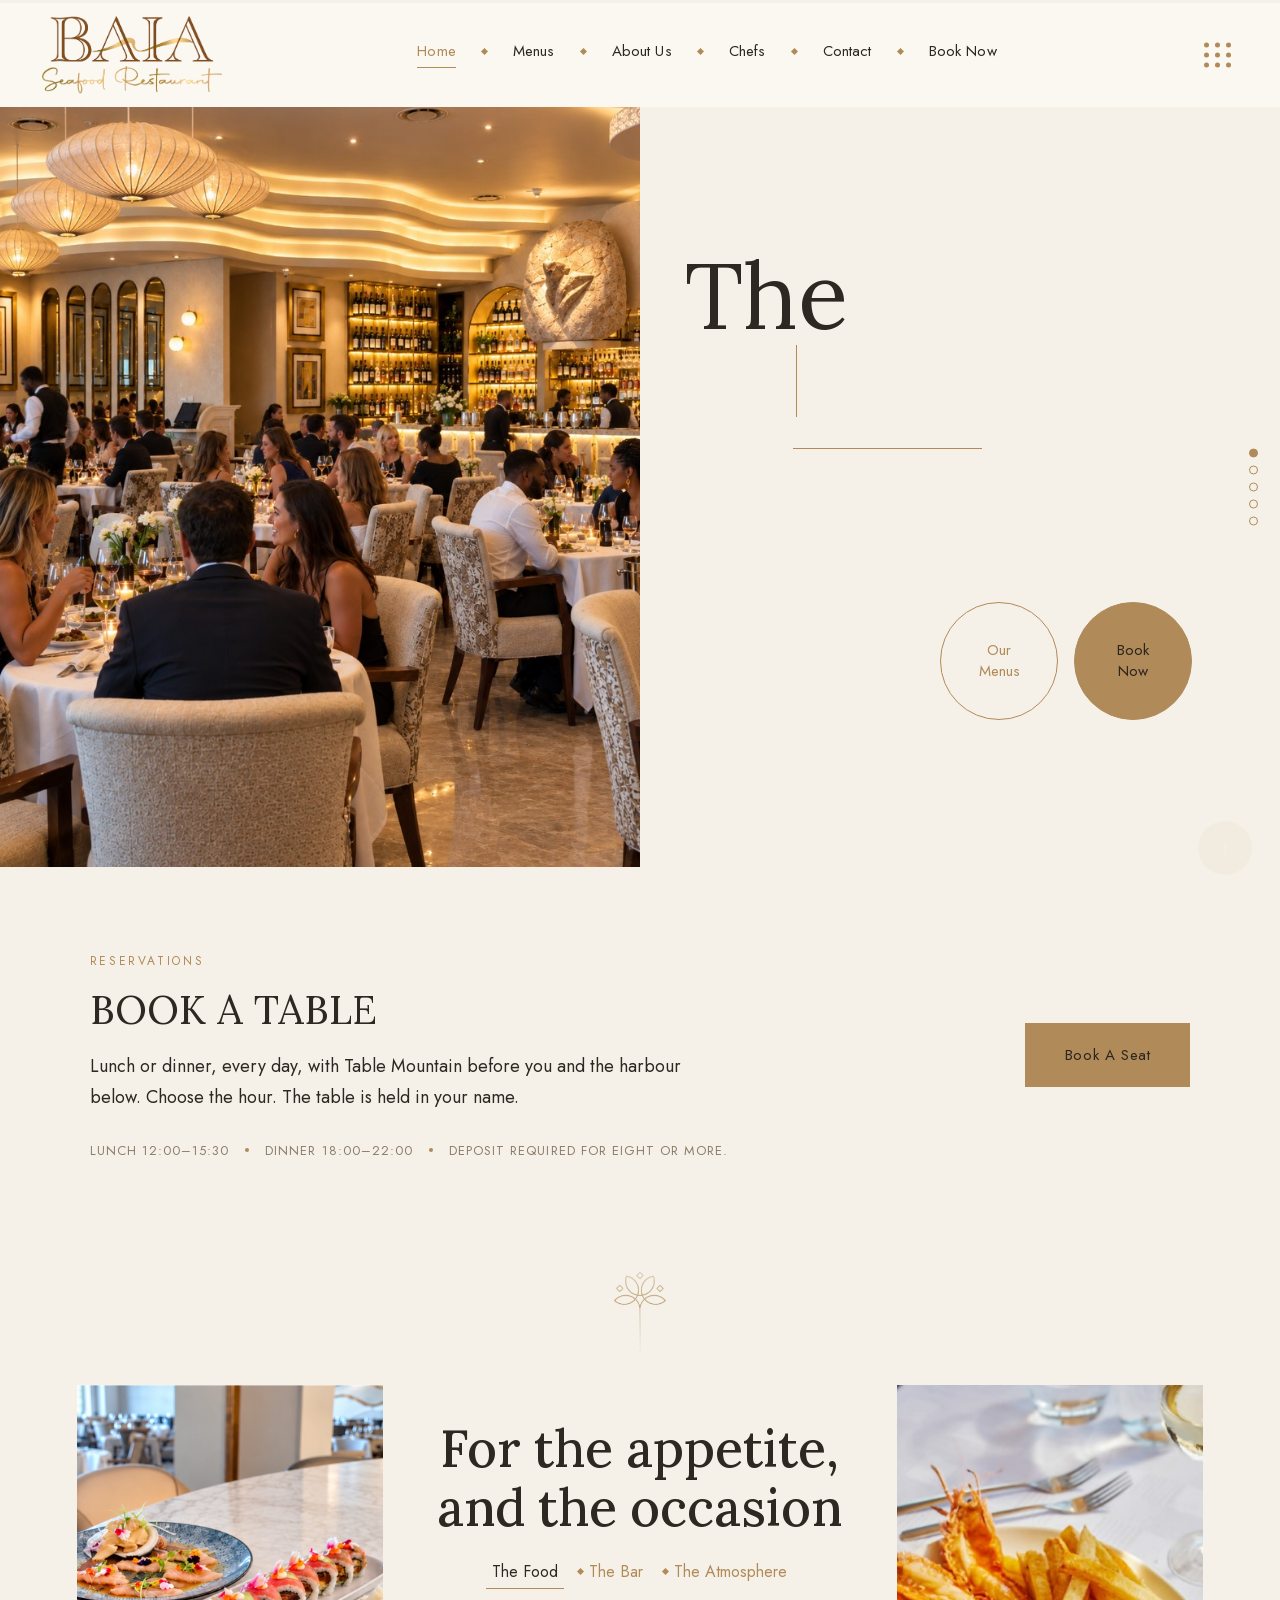
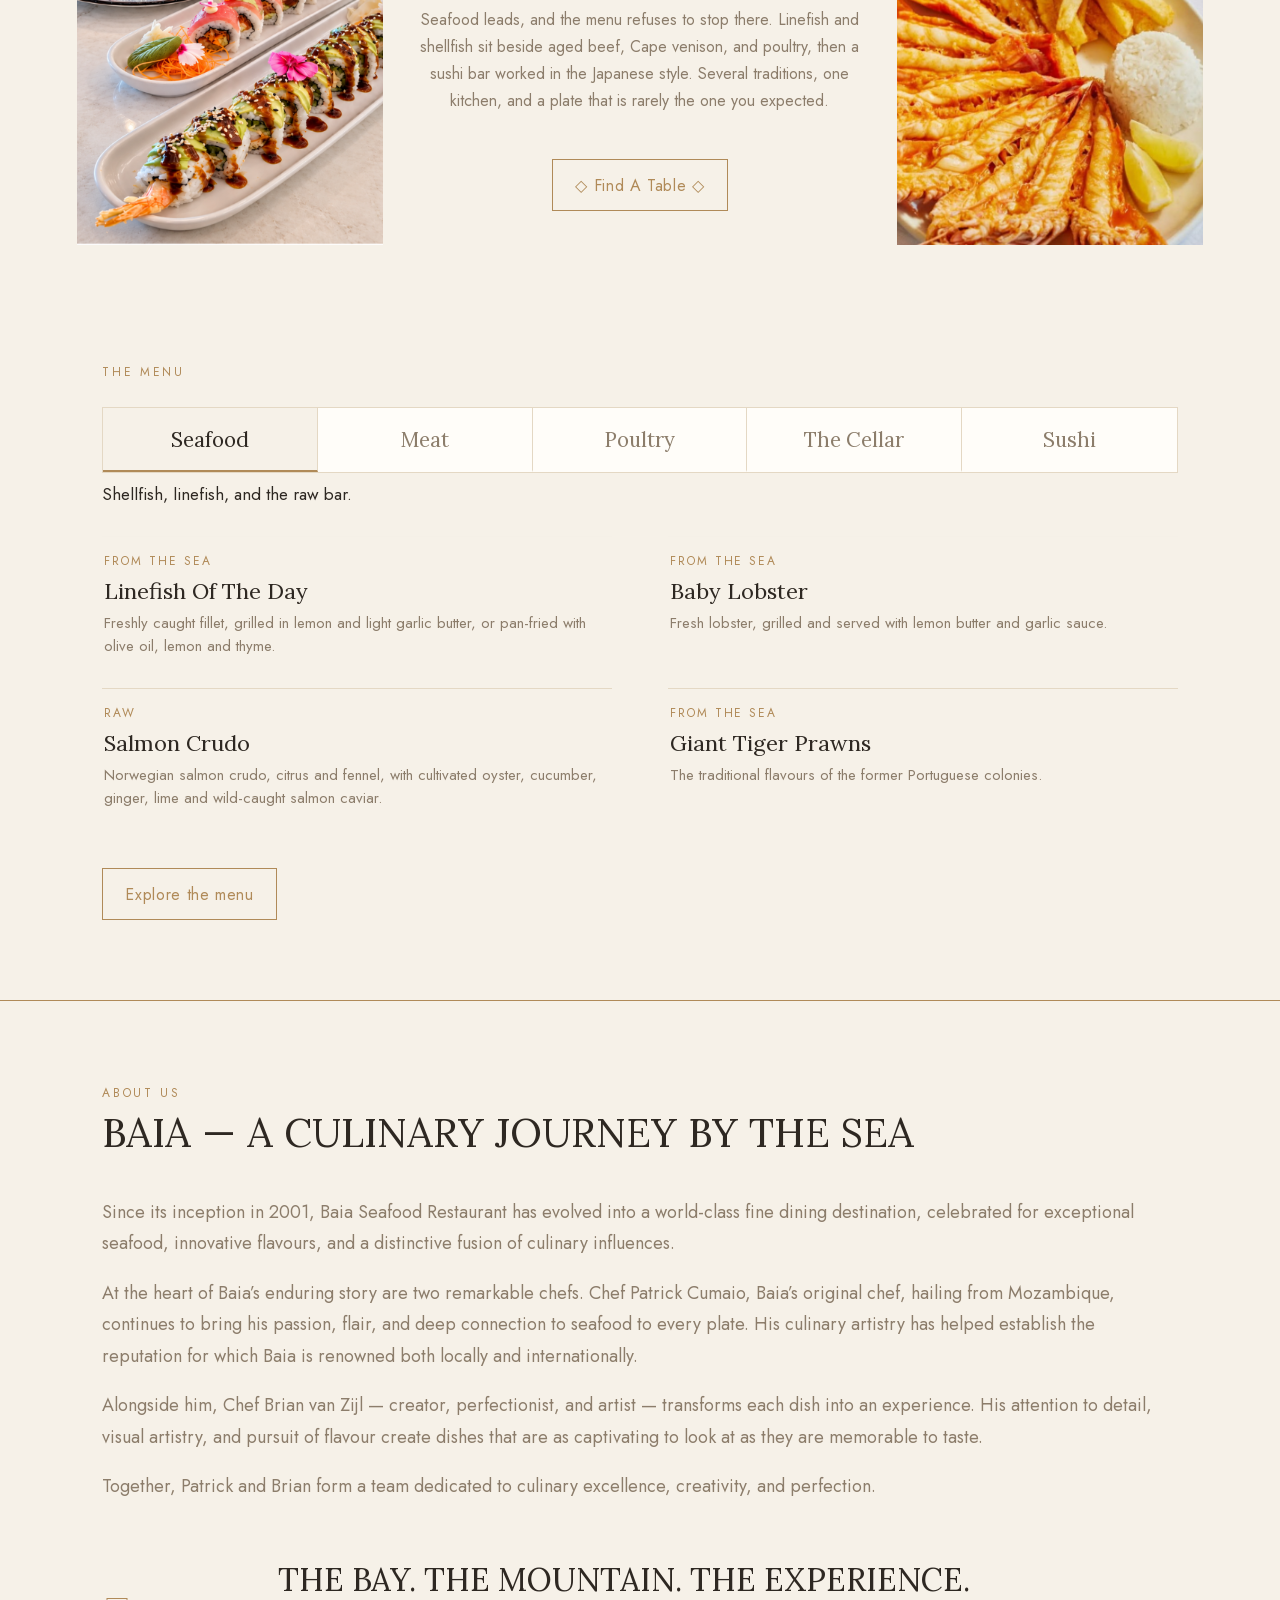
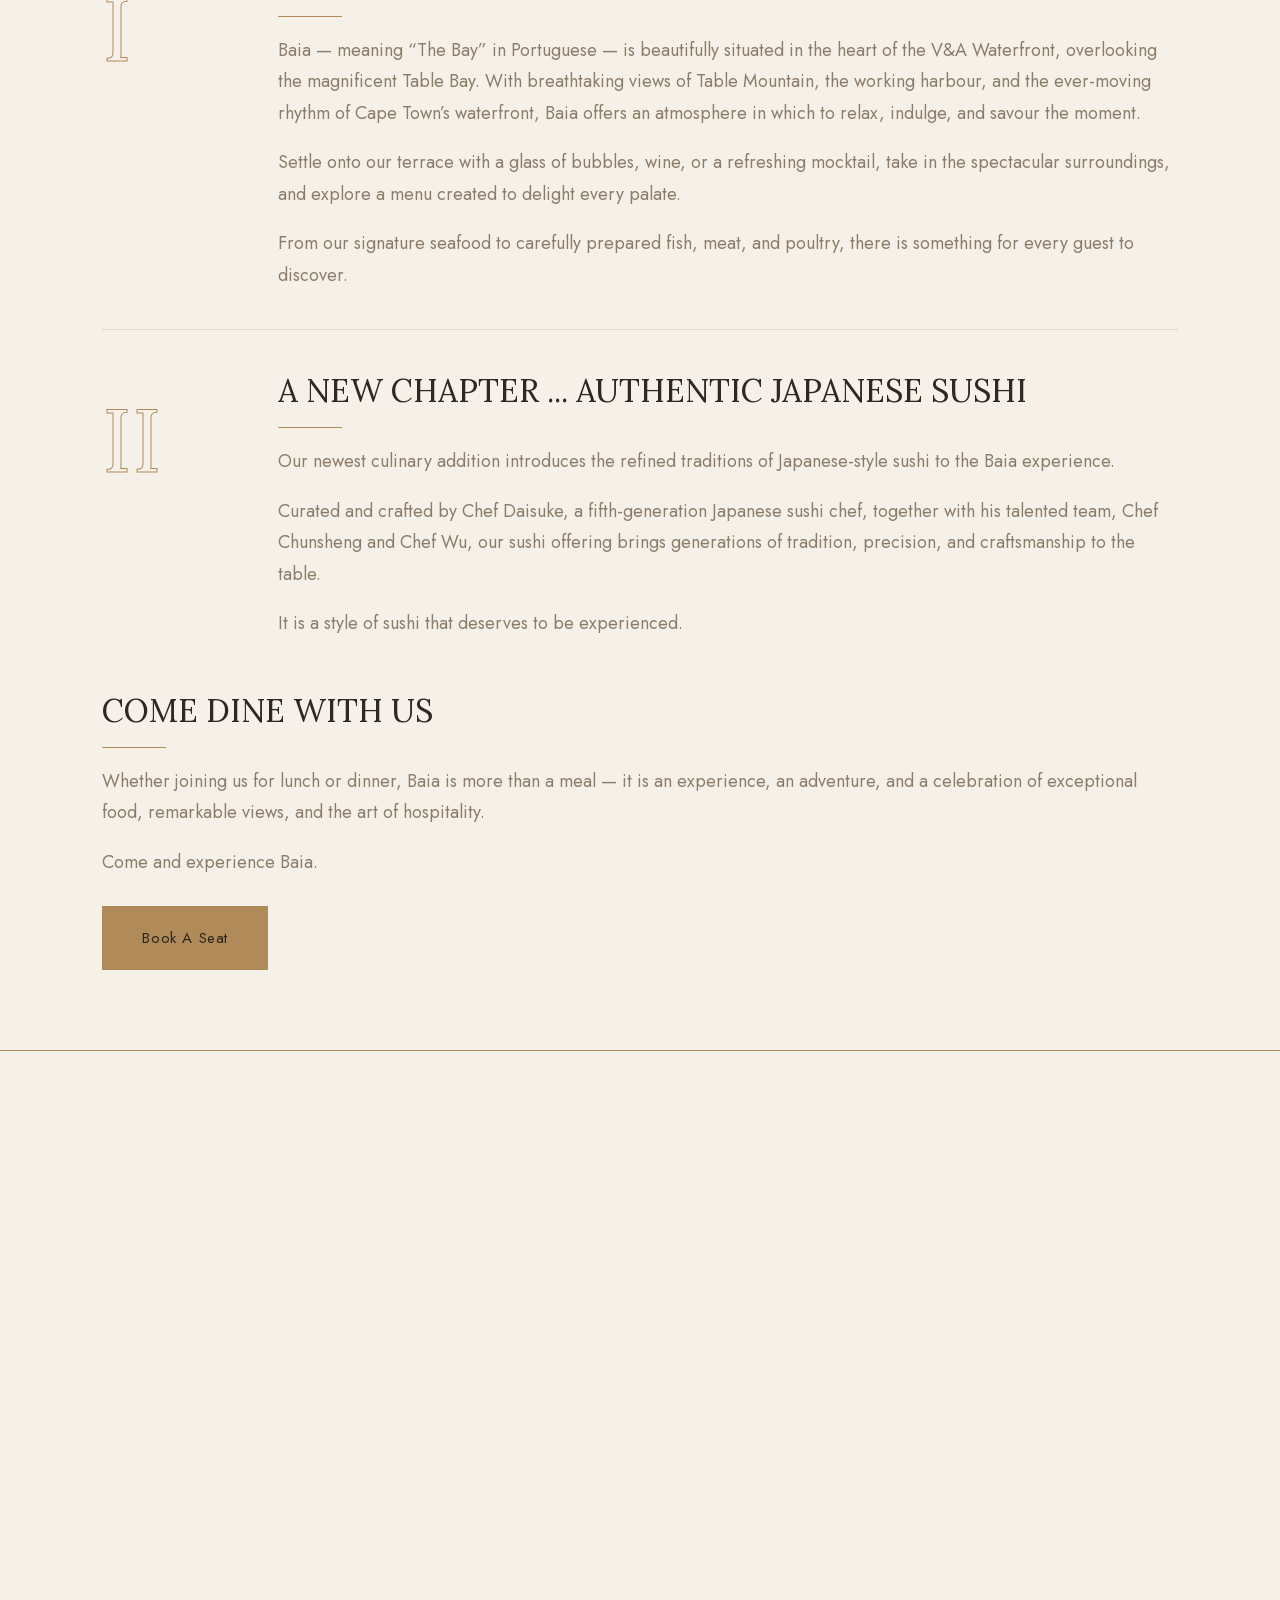
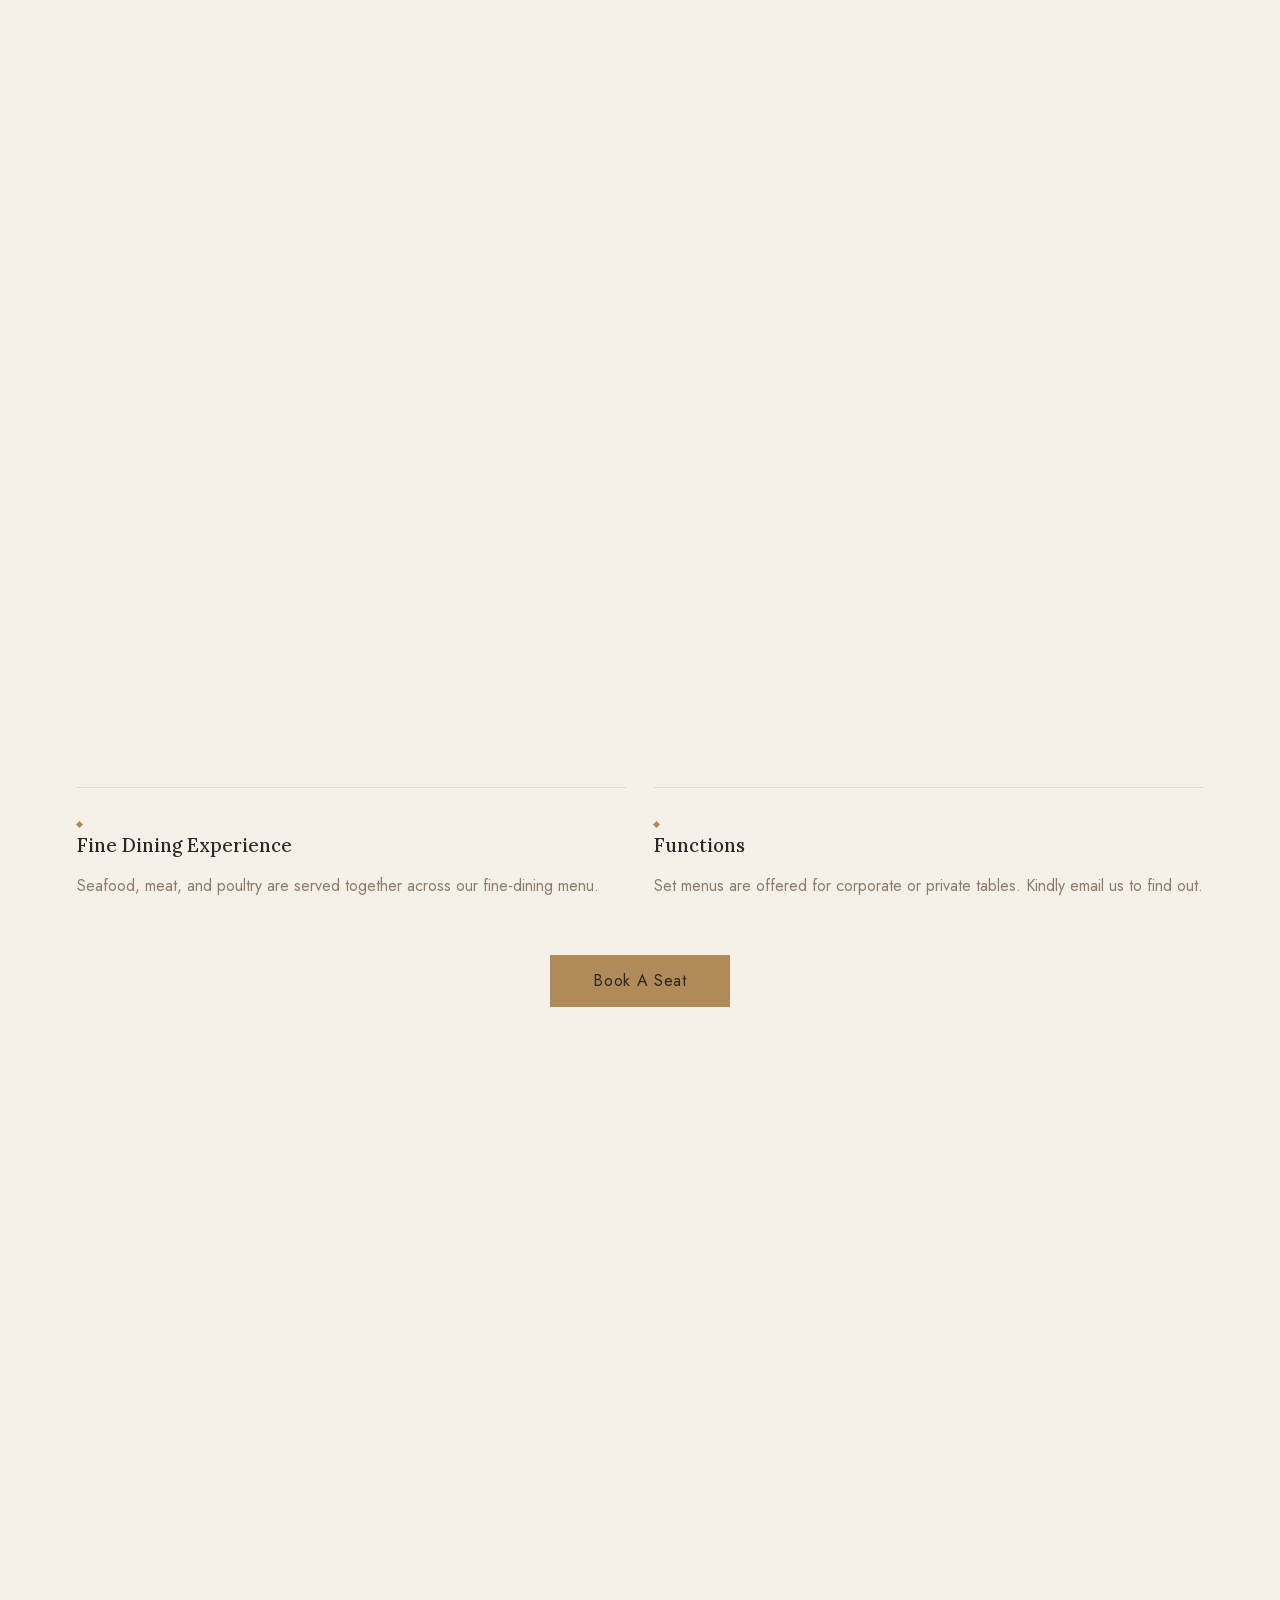
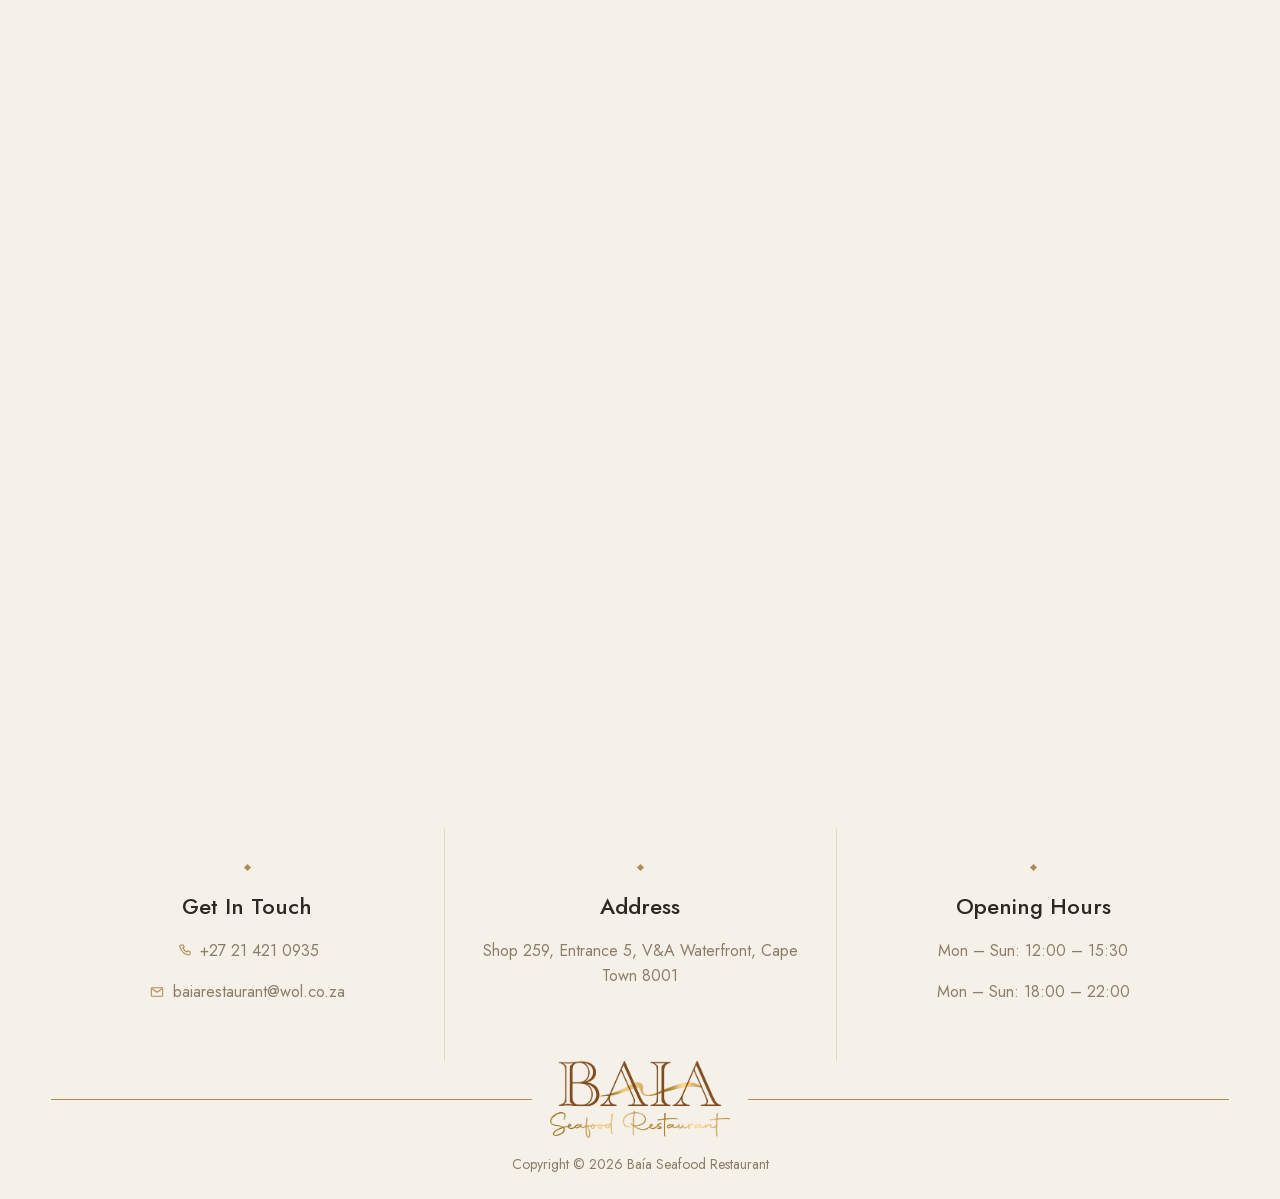
==== commit 57f8f8eb: "Publish the latest home page." ====
--- a/about/index.html
+++ b/about/index.html
@@ -1 +1 @@
-<!DOCTYPE html><!--N7WyI154qWkDcXV_EmV4C--><html lang="en" class="__variable_c19f6d __variable_d8f060"><head><meta charSet="utf-8"/><meta name="viewport" content="width=device-width, initial-scale=1"/><link rel="preload" href="/_next/static/media/5c0c2bcbaa4149ca-s.p.woff2" as="font" crossorigin="" type="font/woff2"/><link rel="preload" href="/_next/static/media/9dd75fadc5b3df29-s.p.woff2" as="font" crossorigin="" type="font/woff2"/><link rel="preload" as="image" href="/brand/baia-logo.png?v=4"/><link rel="stylesheet" href="/_next/static/css/0607e7194ff8fa59.css" data-precedence="next"/><link rel="preload" as="script" fetchPriority="low" href="/_next/static/chunks/webpack-75a5e3ce0c363631.js"/><script src="/_next/static/chunks/4bd1b696-c023c6e3521b1417.js" async=""></script><script src="/_next/static/chunks/255-9c0c72a5d4870e58.js" async=""></script><script src="/_next/static/chunks/main-app-c6679bb073e35617.js" async=""></script><script src="/_next/static/chunks/619-ba102abea3e3d0e4.js" async=""></script><script src="/_next/static/chunks/813-b9c11788c8caf6c8.js" async=""></script><script src="/_next/static/chunks/app/layout-e9a6f1c3f19a4385.js" async=""></script><script src="/_next/static/chunks/app/about/page-6eea51b13ec574dc.js" async=""></script><meta name="next-size-adjust" content=""/><title>Baía Seafood Restaurant</title><meta name="description" content="Baía, pronounced Ba-hia, is a seafood restaurant upstairs at Entrance 5, V&amp;A Waterfront, Cape Town."/><script src="/_next/static/chunks/polyfills-42372ed130431b0a.js" noModule=""></script></head><body><div hidden=""><!--$--><!--/$--></div><div class="loader is-on" aria-hidden="false"><img class="logo " src="/brand/baia-logo.png?v=4" alt="Baía Seafood Restaurant"/></div><header class="site-header "><div class="utility"><div class="utility-side utility-left"><dl class="utility-hours"><div><dt>Lunch</dt><dd>12:00–15:30</dd></div><div><dt>Dinner</dt><dd>18:00–22:00</dd></div></dl><span class="utility-split" aria-hidden="true"></span><span class="follow"><a href="https://www.facebook.com/baiaseafoodrestaurant/" aria-label="Facebook" target="_blank" rel="noreferrer"><svg viewBox="0 0 24 24" aria-hidden="true"><path fill="currentColor" d="M14.8 8.4h2.3V5.4h-2.3c-2.5 0-4.1 1.6-4.1 4.2v1.9H8.2V15h2.5v6.6h3.2V15h2.4l.4-3.5h-2.8V9.7c0-.8.3-1.3 1.3-1.3z"></path></svg></a><a href="https://www.instagram.com/baiaseafoodrestaurant/" aria-label="Instagram" target="_blank" rel="noreferrer"><svg viewBox="0 0 24 24" aria-hidden="true"><path fill="currentColor" d="M12 7.6a4.4 4.4 0 1 0 0 8.8 4.4 4.4 0 0 0 0-8.8zm0 7.2a2.8 2.8 0 1 1 0-5.6 2.8 2.8 0 0 1 0 5.6zM17.2 7.1a1 1 0 1 1-2 0 1 1 0 0 1 2 0zM12 4.4c1.5 0 1.6 0 2.2.1.5 0 .9.1 1.2.2.4.2.6.3.9.6.2.2.4.5.6.9.1.3.2.7.2 1.2.1.6.1.7.1 2.2s0 1.6-.1 2.2c0 .5-.1.9-.2 1.2-.2.4-.4.6-.6.9-.3.2-.5.4-.9.6-.3.1-.7.2-1.2.2-.6.1-.7.1-2.2.1s-1.6 0-2.2-.1c-.5 0-.9-.1-1.2-.2-.4-.2-.6-.4-.9-.6-.2-.3-.4-.5-.6-.9-.1-.3-.2-.7-.2-1.2-.1-.6-.1-.7-.1-2.2s0-1.6.1-2.2c0-.5.1-.9.2-1.2.2-.4.4-.7.6-.9.3-.3.5-.4.9-.6.3-.1.7-.2 1.2-.2.6-.1.7-.1 2.2-.1zm0-1.6c-1.5 0-1.7 0-2.3.1-.6 0-1.1.1-1.5.3-.4.1-.8.4-1.1.7-.3.3-.6.7-.7 1.1-.2.4-.3.9-.3 1.5C6 7.1 6 7.3 6 8.8v2.4c0 1.5 0 1.7.1 2.3.1.6.1 1.1.3 1.5.1.4.4.8.7 1.1.3.3.7.6 1.1.7.4.2.9.3 1.5.3.6.1.8.1 2.3.1h2.4c1.5 0 1.7 0 2.3-.1.6 0 1.1-.1 1.5-.3.4-.1.8-.4 1.1-.7.3-.3.6-.7.7-1.1.2-.4.3-.9.3-1.5.1-.6.1-.8.1-2.3V8.8c0-1.5 0-1.7-.1-2.3 0-.6-.1-1.1-.3-1.5-.1-.4-.4-.8-.7-1.1-.3-.3-.7-.6-1.1-.7-.4-.2-.9-.3-1.5-.3-.6-.1-.8-.1-2.3-.1H12z"></path></svg></a></span></div><div class="utility-center"><span class="rule"></span><a class="utility-logo" aria-label="Baía home" href="/"><img class="logo " src="/brand/baia-logo.png?v=4" alt="Baía Seafood Restaurant"/></a><span class="rule"></span></div><div class="utility-side utility-right"><a class="utility-phone" href="tel:+27214210935">+27 21 421 0935</a><span class="utility-split" aria-hidden="true"></span><a class="utility-address" href="https://www.google.com/maps/search/?api=1&amp;query=Baia+Seafood+Restaurant+Shop+259+Entrance+5+V%26A+Waterfront+Cape+Town+8001" target="_blank" rel="noreferrer"><span>Shop 259, Entrance 5</span><span>V&amp;A Waterfront</span></a></div></div><div class="nav-bar"><a class="nav-logo" aria-label="Baía home" href="/"><img class="logo " src="/brand/baia-logo.png?v=4" alt="Baía Seafood Restaurant"/></a><button type="button" class="burger" aria-label="Open navigation"><span></span><span></span><span></span></button><nav class="main-nav" aria-label="Primary"><a class="" href="/">Home</a><i class="diamond" aria-hidden="true"></i><a href="/#explore">Menus</a><i class="diamond" aria-hidden="true"></i><a href="/#about">About Us</a><i class="diamond" aria-hidden="true"></i><a href="/#chefs">Chefs</a><i class="diamond" aria-hidden="true"></i><a href="/#footer">Contact</a><i class="diamond" aria-hidden="true"></i><a href="https://www.dineplan.com/restaurant/baia-seafood-restaurant" target="_blank" rel="noreferrer">Book Now</a></nav><button type="button" class="dot-grid" aria-label="Open panel"><i></i><i></i><i></i><i></i><i></i><i></i><i></i><i></i><i></i></button></div></header><div class="offcanvas "><button type="button" class="sheet-close">Close</button><img class="logo " src="/brand/baia-logo.png?v=4" alt="Baía Seafood Restaurant"/><p>BAIA: Where every visit is an invitation to relax, indulge and savour the best of Cape Town&#x27;s coastal dining.</p><a class="off-line" href="tel:+27214210935"><svg viewBox="0 0 24 24" aria-hidden="true"><path fill="none" stroke="currentColor" stroke-width="1.6" stroke-linecap="round" stroke-linejoin="round" d="M8 3h3l1.4 3.4-2 1.2a12 12 0 0 0 6 6l1.2-2L21 13v3a2 2 0 0 1-2.2 2A17 17 0 0 1 6 6.2 2 2 0 0 1 8 3z"></path></svg>+27 21 421 0935</a><a class="off-line" href="mailto:baiarestaurant@wol.co.za"><svg viewBox="0 0 24 24" aria-hidden="true"><rect x="3.5" y="5.5" width="17" height="13" rx="1.4" fill="none" stroke="currentColor" stroke-width="1.6"></rect><path d="M4.5 7.2 12 12.4l7.5-5.2" fill="none" stroke="currentColor" stroke-width="1.6" stroke-linejoin="round"></path></svg>baiarestaurant@wol.co.za</a><a class="off-address" href="https://www.google.com/maps/search/?api=1&amp;query=Baia+Seafood+Restaurant+Shop+259+Entrance+5+V%26A+Waterfront+Cape+Town+8001" target="_blank" rel="noreferrer">Shop 259, Entrance 5, V&amp;A Waterfront, Cape Town 8001</a><div class="off-map"><iframe title="Map of Baía at the V&amp;A Waterfront" src="https://maps.google.com/maps?q=Shop%20259%20Entrance%205%20V%26A%20Waterfront%20Cape%20Town%208001&amp;z=16&amp;output=embed" loading="lazy"></iframe><a class="map-open" href="https://www.google.com/maps/search/?api=1&amp;query=Baia+Seafood+Restaurant+Shop+259+Entrance+5+V%26A+Waterfront+Cape+Town+8001" target="_blank" rel="noreferrer" aria-label="Open Shop 259, Entrance 5, V&amp;A Waterfront, Cape Town 8001 in Google Maps"></a></div><a class="btn-fill off-book" href="https://www.dineplan.com/restaurant/baia-seafood-restaurant" target="_blank" rel="noreferrer">Book Now</a></div><div class="cursor-outer" aria-hidden="true"></div><div class="cursor-inner" aria-hidden="true"></div><main><!--$--><!--/$--></main><footer class="site-footer" id="footer"><div class="foot-grid"><section><i class="diamond" aria-hidden="true"></i><h2>Get In Touch</h2><p class="foot-contact"><svg viewBox="0 0 24 24" aria-hidden="true"><path fill="none" stroke="currentColor" stroke-width="1.6" stroke-linecap="round" stroke-linejoin="round" d="M8 3h3l1.4 3.4-2 1.2a12 12 0 0 0 6 6l1.2-2L21 13v3a2 2 0 0 1-2.2 2A17 17 0 0 1 6 6.2 2 2 0 0 1 8 3z"></path></svg><a href="tel:+27214210935">+27 21 421 0935</a></p><p class="foot-contact"><svg viewBox="0 0 24 24" aria-hidden="true"><rect x="3.5" y="5.5" width="17" height="13" rx="1.4" fill="none" stroke="currentColor" stroke-width="1.6"></rect><path d="M4.5 7.2 12 12.4l7.5-5.2" fill="none" stroke="currentColor" stroke-width="1.6" stroke-linejoin="round"></path></svg><a href="mailto:baiarestaurant@wol.co.za">baiarestaurant@wol.co.za</a></p></section><section><i class="diamond" aria-hidden="true"></i><h2>Address</h2><p>Shop 259, Entrance 5, V&amp;A Waterfront, Cape Town 8001</p></section><section><i class="diamond" aria-hidden="true"></i><h2>Opening Hours</h2><p class="copper">Mon – Sun: 12:00 – 15:30</p><p class="copper">Mon – Sun: 18:00 – 22:00</p></section></div><div class="foot-logo"><img class="logo " src="/brand/baia-logo.png?v=4" alt="Baía Seafood Restaurant"/></div><div class="foot-bottom"><p>Copyright © <!-- -->2026<!-- --> <!-- -->Baía Seafood Restaurant</p></div></footer><button type="button" class="to-top " aria-label="Back to top">↑</button><script src="/_next/static/chunks/webpack-75a5e3ce0c363631.js" id="_R_" async=""></script><script>(self.__next_f=self.__next_f||[]).push([0])</script><script>self.__next_f.push([1,"1:\"$Sreact.fragment\"\n2:I[1421,[\"619\",\"static/chunks/619-ba102abea3e3d0e4.js\",\"813\",\"static/chunks/813-b9c11788c8caf6c8.js\",\"177\",\"static/chunks/app/layout-e9a6f1c3f19a4385.js\"],\"Shell\"]\n3:I[9766,[],\"\"]\n4:I[8924,[],\"\"]\n5:I[486,[\"220\",\"static/chunks/app/about/page-6eea51b13ec574dc.js\"],\"Jump\"]\n6:I[4431,[],\"OutletBoundary\"]\n8:I[5278,[],\"AsyncMetadataOutlet\"]\na:I[4431,[],\"ViewportBoundary\"]\nc:I[4431,[],\"MetadataBoundary\"]\nd:\"$Sreact.suspense\"\nf:I[7150,[],\"\"]\n:HL[\"/_next/static/media/5c0c2bcbaa4149ca-s.p.woff2\",\"font\",{\"crossOrigin\":\"\",\"type\":\"font/woff2\"}]\n:HL[\"/_next/static/media/9dd75fadc5b3df29-s.p.woff2\",\"font\",{\"crossOrigin\":\"\",\"type\":\"font/woff2\"}]\n:HL[\"/_next/static/css/0607e7194ff8fa59.css\",\"style\"]\n"])</script><script>self.__next_f.push([1,"0:{\"P\":null,\"b\":\"N7WyI154qWkDcXV_EmV4C\",\"p\":\"\",\"c\":[\"\",\"about\"],\"i\":false,\"f\":[[[\"\",{\"children\":[\"about\",{\"children\":[\"__PAGE__\",{}]}]},\"$undefined\",\"$undefined\",true],[\"\",[\"$\",\"$1\",\"c\",{\"children\":[[[\"$\",\"link\",\"0\",{\"rel\":\"stylesheet\",\"href\":\"/_next/static/css/0607e7194ff8fa59.css\",\"precedence\":\"next\",\"crossOrigin\":\"$undefined\",\"nonce\":\"$undefined\"}]],[\"$\",\"html\",null,{\"lang\":\"en\",\"className\":\"__variable_c19f6d __variable_d8f060\",\"suppressHydrationWarning\":true,\"children\":[\"$\",\"body\",null,{\"suppressHydrationWarning\":true,\"children\":[\"$\",\"$L2\",null,{\"children\":[\"$\",\"$L3\",null,{\"parallelRouterKey\":\"children\",\"error\":\"$undefined\",\"errorStyles\":\"$undefined\",\"errorScripts\":\"$undefined\",\"template\":[\"$\",\"$L4\",null,{}],\"templateStyles\":\"$undefined\",\"templateScripts\":\"$undefined\",\"notFound\":[[[\"$\",\"title\",null,{\"children\":\"404: This page could not be found.\"}],[\"$\",\"div\",null,{\"style\":{\"fontFamily\":\"system-ui,\\\"Segoe UI\\\",Roboto,Helvetica,Arial,sans-serif,\\\"Apple Color Emoji\\\",\\\"Segoe UI Emoji\\\"\",\"height\":\"100vh\",\"textAlign\":\"center\",\"display\":\"flex\",\"flexDirection\":\"column\",\"alignItems\":\"center\",\"justifyContent\":\"center\"},\"children\":[\"$\",\"div\",null,{\"children\":[[\"$\",\"style\",null,{\"dangerouslySetInnerHTML\":{\"__html\":\"body{color:#000;background:#fff;margin:0}.next-error-h1{border-right:1px solid rgba(0,0,0,.3)}@media (prefers-color-scheme:dark){body{color:#fff;background:#000}.next-error-h1{border-right:1px solid rgba(255,255,255,.3)}}\"}}],[\"$\",\"h1\",null,{\"className\":\"next-error-h1\",\"style\":{\"display\":\"inline-block\",\"margin\":\"0 20px 0 0\",\"padding\":\"0 23px 0 0\",\"fontSize\":24,\"fontWeight\":500,\"verticalAlign\":\"top\",\"lineHeight\":\"49px\"},\"children\":404}],[\"$\",\"div\",null,{\"style\":{\"display\":\"inline-block\"},\"children\":[\"$\",\"h2\",null,{\"style\":{\"fontSize\":14,\"fontWeight\":400,\"lineHeight\":\"49px\",\"margin\":0},\"children\":\"This page could not be found.\"}]}]]}]}]],[]],\"forbidden\":\"$undefined\",\"unauthorized\":\"$undefined\"}]}]}]}]]}],{\"children\":[\"about\",[\"$\",\"$1\",\"c\",{\"children\":[null,[\"$\",\"$L3\",null,{\"parallelRouterKey\":\"children\",\"error\":\"$undefined\",\"errorStyles\":\"$undefined\",\"errorScripts\":\"$undefined\",\"template\":[\"$\",\"$L4\",null,{}],\"templateStyles\":\"$undefined\",\"templateScripts\":\"$undefined\",\"notFound\":\"$undefined\",\"forbidden\":\"$undefined\",\"unauthorized\":\"$undefined\"}]]}],{\"children\":[\"__PAGE__\",[\"$\",\"$1\",\"c\",{\"children\":[[\"$\",\"$L5\",null,{\"hash\":\"#story\"}],null,[\"$\",\"$L6\",null,{\"children\":[\"$L7\",[\"$\",\"$L8\",null,{\"promise\":\"$@9\"}]]}]]}],{},null,false]},null,false]},null,false],[\"$\",\"$1\",\"h\",{\"children\":[null,[[\"$\",\"$La\",null,{\"children\":\"$Lb\"}],[\"$\",\"meta\",null,{\"name\":\"next-size-adjust\",\"content\":\"\"}]],[\"$\",\"$Lc\",null,{\"children\":[\"$\",\"div\",null,{\"hidden\":true,\"children\":[\"$\",\"$d\",null,{\"fallback\":null,\"children\":\"$Le\"}]}]}]]}],false]],\"m\":\"$undefined\",\"G\":[\"$f\",[]],\"s\":false,\"S\":true}\n"])</script><script>self.__next_f.push([1,"b:[[\"$\",\"meta\",\"0\",{\"charSet\":\"utf-8\"}],[\"$\",\"meta\",\"1\",{\"name\":\"viewport\",\"content\":\"width=device-width, initial-scale=1\"}]]\n7:null\n"])</script><script>self.__next_f.push([1,"9:{\"metadata\":[[\"$\",\"title\",\"0\",{\"children\":\"Baía Seafood Restaurant\"}],[\"$\",\"meta\",\"1\",{\"name\":\"description\",\"content\":\"Baía, pronounced Ba-hia, is a seafood restaurant upstairs at Entrance 5, V\u0026A Waterfront, Cape Town.\"}]],\"error\":null,\"digest\":\"$undefined\"}\n"])</script><script>self.__next_f.push([1,"e:\"$9:metadata\"\n"])</script></body></html>+<!DOCTYPE html><!--Af_liXcMDeFtl86dJMAti--><html lang="en" class="__variable_c19f6d __variable_d8f060"><head><meta charSet="utf-8"/><meta name="viewport" content="width=device-width, initial-scale=1"/><link rel="preload" href="/_next/static/media/5c0c2bcbaa4149ca-s.p.woff2" as="font" crossorigin="" type="font/woff2"/><link rel="preload" href="/_next/static/media/9dd75fadc5b3df29-s.p.woff2" as="font" crossorigin="" type="font/woff2"/><link rel="preload" as="image" href="/brand/baia-logo.png?v=4"/><link rel="stylesheet" href="/_next/static/css/0982eb02b20f07c6.css" data-precedence="next"/><link rel="preload" as="script" fetchPriority="low" href="/_next/static/chunks/webpack-75a5e3ce0c363631.js"/><script src="/_next/static/chunks/4bd1b696-c023c6e3521b1417.js" async=""></script><script src="/_next/static/chunks/255-9c0c72a5d4870e58.js" async=""></script><script src="/_next/static/chunks/main-app-c6679bb073e35617.js" async=""></script><script src="/_next/static/chunks/619-ba102abea3e3d0e4.js" async=""></script><script src="/_next/static/chunks/813-b9c11788c8caf6c8.js" async=""></script><script src="/_next/static/chunks/app/layout-e9a6f1c3f19a4385.js" async=""></script><script src="/_next/static/chunks/app/about/page-6eea51b13ec574dc.js" async=""></script><meta name="next-size-adjust" content=""/><title>Baía Seafood Restaurant</title><meta name="description" content="Baía, pronounced Ba-hia, is a seafood restaurant upstairs at Entrance 5, V&amp;A Waterfront, Cape Town."/><script src="/_next/static/chunks/polyfills-42372ed130431b0a.js" noModule=""></script></head><body><div hidden=""><!--$--><!--/$--></div><div class="loader is-on" aria-hidden="false"><img class="logo " src="/brand/baia-logo.png?v=4" alt="Baía Seafood Restaurant"/></div><header class="site-header "><div class="utility"><div class="utility-side utility-left"><dl class="utility-hours"><div><dt>Lunch</dt><dd>12:00–15:30</dd></div><div><dt>Dinner</dt><dd>18:00–22:00</dd></div></dl><span class="utility-split" aria-hidden="true"></span><span class="follow"><a href="https://www.facebook.com/baiaseafoodrestaurant/" aria-label="Facebook" target="_blank" rel="noreferrer"><svg viewBox="0 0 24 24" aria-hidden="true"><path fill="currentColor" d="M14.8 8.4h2.3V5.4h-2.3c-2.5 0-4.1 1.6-4.1 4.2v1.9H8.2V15h2.5v6.6h3.2V15h2.4l.4-3.5h-2.8V9.7c0-.8.3-1.3 1.3-1.3z"></path></svg></a><a href="https://www.instagram.com/baiaseafoodrestaurant/" aria-label="Instagram" target="_blank" rel="noreferrer"><svg viewBox="0 0 24 24" aria-hidden="true"><path fill="currentColor" d="M12 7.6a4.4 4.4 0 1 0 0 8.8 4.4 4.4 0 0 0 0-8.8zm0 7.2a2.8 2.8 0 1 1 0-5.6 2.8 2.8 0 0 1 0 5.6zM17.2 7.1a1 1 0 1 1-2 0 1 1 0 0 1 2 0zM12 4.4c1.5 0 1.6 0 2.2.1.5 0 .9.1 1.2.2.4.2.6.3.9.6.2.2.4.5.6.9.1.3.2.7.2 1.2.1.6.1.7.1 2.2s0 1.6-.1 2.2c0 .5-.1.9-.2 1.2-.2.4-.4.6-.6.9-.3.2-.5.4-.9.6-.3.1-.7.2-1.2.2-.6.1-.7.1-2.2.1s-1.6 0-2.2-.1c-.5 0-.9-.1-1.2-.2-.4-.2-.6-.4-.9-.6-.2-.3-.4-.5-.6-.9-.1-.3-.2-.7-.2-1.2-.1-.6-.1-.7-.1-2.2s0-1.6.1-2.2c0-.5.1-.9.2-1.2.2-.4.4-.7.6-.9.3-.3.5-.4.9-.6.3-.1.7-.2 1.2-.2.6-.1.7-.1 2.2-.1zm0-1.6c-1.5 0-1.7 0-2.3.1-.6 0-1.1.1-1.5.3-.4.1-.8.4-1.1.7-.3.3-.6.7-.7 1.1-.2.4-.3.9-.3 1.5C6 7.1 6 7.3 6 8.8v2.4c0 1.5 0 1.7.1 2.3.1.6.1 1.1.3 1.5.1.4.4.8.7 1.1.3.3.7.6 1.1.7.4.2.9.3 1.5.3.6.1.8.1 2.3.1h2.4c1.5 0 1.7 0 2.3-.1.6 0 1.1-.1 1.5-.3.4-.1.8-.4 1.1-.7.3-.3.6-.7.7-1.1.2-.4.3-.9.3-1.5.1-.6.1-.8.1-2.3V8.8c0-1.5 0-1.7-.1-2.3 0-.6-.1-1.1-.3-1.5-.1-.4-.4-.8-.7-1.1-.3-.3-.7-.6-1.1-.7-.4-.2-.9-.3-1.5-.3-.6-.1-.8-.1-2.3-.1H12z"></path></svg></a></span></div><div class="utility-center"><span class="rule"></span><a class="utility-logo" aria-label="Baía home" href="/"><img class="logo " src="/brand/baia-logo.png?v=4" alt="Baía Seafood Restaurant"/></a><span class="rule"></span></div><div class="utility-side utility-right"><a class="utility-phone" href="tel:+27214210935">+27 21 421 0935</a><span class="utility-split" aria-hidden="true"></span><a class="utility-address" href="https://www.google.com/maps/search/?api=1&amp;query=Baia+Seafood+Restaurant+Shop+259+Entrance+5+V%26A+Waterfront+Cape+Town+8001" target="_blank" rel="noreferrer"><span>Shop 259, Entrance 5</span><span>V&amp;A Waterfront</span></a></div></div><div class="nav-bar"><a class="nav-logo" aria-label="Baía home" href="/"><img class="logo " src="/brand/baia-logo.png?v=4" alt="Baía Seafood Restaurant"/></a><button type="button" class="burger" aria-label="Open navigation"><span></span><span></span><span></span></button><nav class="main-nav" aria-label="Primary"><a class="" href="/">Home</a><i class="diamond" aria-hidden="true"></i><a href="/#explore">Menus</a><i class="diamond" aria-hidden="true"></i><a href="/#about">About Us</a><i class="diamond" aria-hidden="true"></i><a href="/#chefs">Chefs</a><i class="diamond" aria-hidden="true"></i><a href="/#footer">Contact</a><i class="diamond" aria-hidden="true"></i><a href="https://www.dineplan.com/restaurant/baia-seafood-restaurant" target="_blank" rel="noreferrer">Book Now</a></nav><button type="button" class="dot-grid" aria-label="Open panel"><i></i><i></i><i></i><i></i><i></i><i></i><i></i><i></i><i></i></button></div></header><div class="offcanvas "><button type="button" class="sheet-close">Close</button><img class="logo " src="/brand/baia-logo.png?v=4" alt="Baía Seafood Restaurant"/><p>BAIA: Where every visit is an invitation to relax, indulge and savour the best of Cape Town&#x27;s coastal dining.</p><a class="off-line" href="tel:+27214210935"><svg viewBox="0 0 24 24" aria-hidden="true"><path fill="none" stroke="currentColor" stroke-width="1.6" stroke-linecap="round" stroke-linejoin="round" d="M8 3h3l1.4 3.4-2 1.2a12 12 0 0 0 6 6l1.2-2L21 13v3a2 2 0 0 1-2.2 2A17 17 0 0 1 6 6.2 2 2 0 0 1 8 3z"></path></svg>+27 21 421 0935</a><a class="off-line" href="mailto:baiarestaurant@wol.co.za"><svg viewBox="0 0 24 24" aria-hidden="true"><rect x="3.5" y="5.5" width="17" height="13" rx="1.4" fill="none" stroke="currentColor" stroke-width="1.6"></rect><path d="M4.5 7.2 12 12.4l7.5-5.2" fill="none" stroke="currentColor" stroke-width="1.6" stroke-linejoin="round"></path></svg>baiarestaurant@wol.co.za</a><a class="off-address" href="https://www.google.com/maps/search/?api=1&amp;query=Baia+Seafood+Restaurant+Shop+259+Entrance+5+V%26A+Waterfront+Cape+Town+8001" target="_blank" rel="noreferrer">Shop 259, Entrance 5, V&amp;A Waterfront, Cape Town 8001</a><div class="off-map"><iframe title="Map of Baía at the V&amp;A Waterfront" src="https://maps.google.com/maps?q=Shop%20259%20Entrance%205%20V%26A%20Waterfront%20Cape%20Town%208001&amp;z=16&amp;output=embed" loading="lazy"></iframe><a class="map-open" href="https://www.google.com/maps/search/?api=1&amp;query=Baia+Seafood+Restaurant+Shop+259+Entrance+5+V%26A+Waterfront+Cape+Town+8001" target="_blank" rel="noreferrer" aria-label="Open Shop 259, Entrance 5, V&amp;A Waterfront, Cape Town 8001 in Google Maps"></a></div><a class="btn-fill off-book" href="https://www.dineplan.com/restaurant/baia-seafood-restaurant" target="_blank" rel="noreferrer">Book Now</a></div><div class="cursor-outer" aria-hidden="true"></div><div class="cursor-inner" aria-hidden="true"></div><main><!--$--><!--/$--></main><footer class="site-footer" id="footer"><div class="foot-grid"><section><i class="diamond" aria-hidden="true"></i><h2>Get In Touch</h2><p class="foot-contact"><svg viewBox="0 0 24 24" aria-hidden="true"><path fill="none" stroke="currentColor" stroke-width="1.6" stroke-linecap="round" stroke-linejoin="round" d="M8 3h3l1.4 3.4-2 1.2a12 12 0 0 0 6 6l1.2-2L21 13v3a2 2 0 0 1-2.2 2A17 17 0 0 1 6 6.2 2 2 0 0 1 8 3z"></path></svg><a href="tel:+27214210935">+27 21 421 0935</a></p><p class="foot-contact"><svg viewBox="0 0 24 24" aria-hidden="true"><rect x="3.5" y="5.5" width="17" height="13" rx="1.4" fill="none" stroke="currentColor" stroke-width="1.6"></rect><path d="M4.5 7.2 12 12.4l7.5-5.2" fill="none" stroke="currentColor" stroke-width="1.6" stroke-linejoin="round"></path></svg><a href="mailto:baiarestaurant@wol.co.za">baiarestaurant@wol.co.za</a></p></section><section><i class="diamond" aria-hidden="true"></i><h2>Address</h2><p>Shop 259, Entrance 5, V&amp;A Waterfront, Cape Town 8001</p></section><section><i class="diamond" aria-hidden="true"></i><h2>Opening Hours</h2><p class="copper">Mon – Sun: 12:00 – 15:30</p><p class="copper">Mon – Sun: 18:00 – 22:00</p></section></div><div class="foot-logo"><img class="logo " src="/brand/baia-logo.png?v=4" alt="Baía Seafood Restaurant"/></div><div class="foot-bottom"><p>Copyright © <!-- -->2026<!-- --> <!-- -->Baía Seafood Restaurant</p></div></footer><button type="button" class="to-top " aria-label="Back to top">↑</button><script src="/_next/static/chunks/webpack-75a5e3ce0c363631.js" id="_R_" async=""></script><script>(self.__next_f=self.__next_f||[]).push([0])</script><script>self.__next_f.push([1,"1:\"$Sreact.fragment\"\n2:I[1421,[\"619\",\"static/chunks/619-ba102abea3e3d0e4.js\",\"813\",\"static/chunks/813-b9c11788c8caf6c8.js\",\"177\",\"static/chunks/app/layout-e9a6f1c3f19a4385.js\"],\"Shell\"]\n3:I[9766,[],\"\"]\n4:I[8924,[],\"\"]\n5:I[486,[\"220\",\"static/chunks/app/about/page-6eea51b13ec574dc.js\"],\"Jump\"]\n6:I[4431,[],\"OutletBoundary\"]\n8:I[5278,[],\"AsyncMetadataOutlet\"]\na:I[4431,[],\"ViewportBoundary\"]\nc:I[4431,[],\"MetadataBoundary\"]\nd:\"$Sreact.suspense\"\nf:I[7150,[],\"\"]\n:HL[\"/_next/static/media/5c0c2bcbaa4149ca-s.p.woff2\",\"font\",{\"crossOrigin\":\"\",\"type\":\"font/woff2\"}]\n:HL[\"/_next/static/media/9dd75fadc5b3df29-s.p.woff2\",\"font\",{\"crossOrigin\":\"\",\"type\":\"font/woff2\"}]\n:HL[\"/_next/static/css/0982eb02b20f07c6.css\",\"style\"]\n"])</script><script>self.__next_f.push([1,"0:{\"P\":null,\"b\":\"Af-liXcMDeFtl86dJMAti\",\"p\":\"\",\"c\":[\"\",\"about\"],\"i\":false,\"f\":[[[\"\",{\"children\":[\"about\",{\"children\":[\"__PAGE__\",{}]}]},\"$undefined\",\"$undefined\",true],[\"\",[\"$\",\"$1\",\"c\",{\"children\":[[[\"$\",\"link\",\"0\",{\"rel\":\"stylesheet\",\"href\":\"/_next/static/css/0982eb02b20f07c6.css\",\"precedence\":\"next\",\"crossOrigin\":\"$undefined\",\"nonce\":\"$undefined\"}]],[\"$\",\"html\",null,{\"lang\":\"en\",\"className\":\"__variable_c19f6d __variable_d8f060\",\"suppressHydrationWarning\":true,\"children\":[\"$\",\"body\",null,{\"suppressHydrationWarning\":true,\"children\":[\"$\",\"$L2\",null,{\"children\":[\"$\",\"$L3\",null,{\"parallelRouterKey\":\"children\",\"error\":\"$undefined\",\"errorStyles\":\"$undefined\",\"errorScripts\":\"$undefined\",\"template\":[\"$\",\"$L4\",null,{}],\"templateStyles\":\"$undefined\",\"templateScripts\":\"$undefined\",\"notFound\":[[[\"$\",\"title\",null,{\"children\":\"404: This page could not be found.\"}],[\"$\",\"div\",null,{\"style\":{\"fontFamily\":\"system-ui,\\\"Segoe UI\\\",Roboto,Helvetica,Arial,sans-serif,\\\"Apple Color Emoji\\\",\\\"Segoe UI Emoji\\\"\",\"height\":\"100vh\",\"textAlign\":\"center\",\"display\":\"flex\",\"flexDirection\":\"column\",\"alignItems\":\"center\",\"justifyContent\":\"center\"},\"children\":[\"$\",\"div\",null,{\"children\":[[\"$\",\"style\",null,{\"dangerouslySetInnerHTML\":{\"__html\":\"body{color:#000;background:#fff;margin:0}.next-error-h1{border-right:1px solid rgba(0,0,0,.3)}@media (prefers-color-scheme:dark){body{color:#fff;background:#000}.next-error-h1{border-right:1px solid rgba(255,255,255,.3)}}\"}}],[\"$\",\"h1\",null,{\"className\":\"next-error-h1\",\"style\":{\"display\":\"inline-block\",\"margin\":\"0 20px 0 0\",\"padding\":\"0 23px 0 0\",\"fontSize\":24,\"fontWeight\":500,\"verticalAlign\":\"top\",\"lineHeight\":\"49px\"},\"children\":404}],[\"$\",\"div\",null,{\"style\":{\"display\":\"inline-block\"},\"children\":[\"$\",\"h2\",null,{\"style\":{\"fontSize\":14,\"fontWeight\":400,\"lineHeight\":\"49px\",\"margin\":0},\"children\":\"This page could not be found.\"}]}]]}]}]],[]],\"forbidden\":\"$undefined\",\"unauthorized\":\"$undefined\"}]}]}]}]]}],{\"children\":[\"about\",[\"$\",\"$1\",\"c\",{\"children\":[null,[\"$\",\"$L3\",null,{\"parallelRouterKey\":\"children\",\"error\":\"$undefined\",\"errorStyles\":\"$undefined\",\"errorScripts\":\"$undefined\",\"template\":[\"$\",\"$L4\",null,{}],\"templateStyles\":\"$undefined\",\"templateScripts\":\"$undefined\",\"notFound\":\"$undefined\",\"forbidden\":\"$undefined\",\"unauthorized\":\"$undefined\"}]]}],{\"children\":[\"__PAGE__\",[\"$\",\"$1\",\"c\",{\"children\":[[\"$\",\"$L5\",null,{\"hash\":\"#story\"}],null,[\"$\",\"$L6\",null,{\"children\":[\"$L7\",[\"$\",\"$L8\",null,{\"promise\":\"$@9\"}]]}]]}],{},null,false]},null,false]},null,false],[\"$\",\"$1\",\"h\",{\"children\":[null,[[\"$\",\"$La\",null,{\"children\":\"$Lb\"}],[\"$\",\"meta\",null,{\"name\":\"next-size-adjust\",\"content\":\"\"}]],[\"$\",\"$Lc\",null,{\"children\":[\"$\",\"div\",null,{\"hidden\":true,\"children\":[\"$\",\"$d\",null,{\"fallback\":null,\"children\":\"$Le\"}]}]}]]}],false]],\"m\":\"$undefined\",\"G\":[\"$f\",[]],\"s\":false,\"S\":true}\n"])</script><script>self.__next_f.push([1,"b:[[\"$\",\"meta\",\"0\",{\"charSet\":\"utf-8\"}],[\"$\",\"meta\",\"1\",{\"name\":\"viewport\",\"content\":\"width=device-width, initial-scale=1\"}]]\n7:null\n"])</script><script>self.__next_f.push([1,"9:{\"metadata\":[[\"$\",\"title\",\"0\",{\"children\":\"Baía Seafood Restaurant\"}],[\"$\",\"meta\",\"1\",{\"name\":\"description\",\"content\":\"Baía, pronounced Ba-hia, is a seafood restaurant upstairs at Entrance 5, V\u0026A Waterfront, Cape Town.\"}]],\"error\":null,\"digest\":\"$undefined\"}\n"])</script><script>self.__next_f.push([1,"e:\"$9:metadata\"\n"])</script></body></html>
--- a/_next/static/css/0982eb02b20f07c6.css
+++ b/_next/static/css/0982eb02b20f07c6.css
@@ -0,0 +1 @@
+@font-face{font-family:Lora;font-style:normal;font-weight:400 700;font-display:swap;src:url(/_next/static/media/03b436aa846269de-s.woff2) format("woff2");unicode-range:u+0460-052f,u+1c80-1c8a,u+20b4,u+2de0-2dff,u+a640-a69f,u+fe2e-fe2f}@font-face{font-family:Lora;font-style:normal;font-weight:400 700;font-display:swap;src:url(/_next/static/media/0086f8992871c45b-s.woff2) format("woff2");unicode-range:u+0301,u+0400-045f,u+0490-0491,u+04b0-04b1,u+2116}@font-face{font-family:Lora;font-style:normal;font-weight:400 700;font-display:swap;src:url(/_next/static/media/ab00a911ac2adf48-s.woff2) format("woff2");unicode-range:u+0302-0303,u+0305,u+0307-0308,u+0310,u+0312,u+0315,u+031a,u+0326-0327,u+032c,u+032f-0330,u+0332-0333,u+0338,u+033a,u+0346,u+034d,u+0391-03a1,u+03a3-03a9,u+03b1-03c9,u+03d1,u+03d5-03d6,u+03f0-03f1,u+03f4-03f5,u+2016-2017,u+2034-2038,u+203c,u+2040,u+2043,u+2047,u+2050,u+2057,u+205f,u+2070-2071,u+2074-209f,u+20d0-20dc,u+20e1,u+20e5-20ef,u+2100-2112,u+2114-2115,u+2117-2121,u+2123-214f,u+2190,u+2192,u+2194-21ae,u+21b0-21e5,u+21f1-21f2,u+21f4-2211,u+2213-2214,u+2216-22ff,u+2308-230b,u+2310,u+2319,u+231c-2321,u+2336-237a,u+237c,u+2395,u+239b-23b7,u+23d0,u+23dc-23e1,u+2474-2475,u+25af,u+25b3,u+25b7,u+25bd,u+25c1,u+25ca,u+25cc,u+25fb,u+266d-266f,u+27c0-27ff,u+2900-2aff,u+2b0e-2b11,u+2b30-2b4c,u+2bfe,u+3030,u+ff5b,u+ff5d,u+1d400-1d7ff,u+1ee??}@font-face{font-family:Lora;font-style:normal;font-weight:400 700;font-display:swap;src:url(/_next/static/media/36008747766f78c6-s.woff2) format("woff2");unicode-range:u+0001-000c,u+000e-001f,u+007f-009f,u+20dd-20e0,u+20e2-20e4,u+2150-218f,u+2190,u+2192,u+2194-2199,u+21af,u+21e6-21f0,u+21f3,u+2218-2219,u+2299,u+22c4-22c6,u+2300-243f,u+2440-244a,u+2460-24ff,u+25a0-27bf,u+28??,u+2921-2922,u+2981,u+29bf,u+29eb,u+2b??,u+4dc0-4dff,u+fff9-fffb,u+10140-1018e,u+10190-1019c,u+101a0,u+101d0-101fd,u+102e0-102fb,u+10e60-10e7e,u+1d2c0-1d2d3,u+1d2e0-1d37f,u+1f0??,u+1f100-1f1ae,u+1f1e6-1f1ff,u+1f30d-1f30f,u+1f315,u+1f31c,u+1f31e,u+1f320-1f32c,u+1f336,u+1f378,u+1f37d,u+1f382,u+1f393-1f39f,u+1f3a7-1f3a8,u+1f3ac-1f3af,u+1f3c2,u+1f3c4-1f3c6,u+1f3ca-1f3ce,u+1f3d4-1f3e0,u+1f3ed,u+1f3f1-1f3f3,u+1f3f5-1f3f7,u+1f408,u+1f415,u+1f41f,u+1f426,u+1f43f,u+1f441-1f442,u+1f444,u+1f446-1f449,u+1f44c-1f44e,u+1f453,u+1f46a,u+1f47d,u+1f4a3,u+1f4b0,u+1f4b3,u+1f4b9,u+1f4bb,u+1f4bf,u+1f4c8-1f4cb,u+1f4d6,u+1f4da,u+1f4df,u+1f4e3-1f4e6,u+1f4ea-1f4ed,u+1f4f7,u+1f4f9-1f4fb,u+1f4fd-1f4fe,u+1f503,u+1f507-1f50b,u+1f50d,u+1f512-1f513,u+1f53e-1f54a,u+1f54f-1f5fa,u+1f610,u+1f650-1f67f,u+1f687,u+1f68d,u+1f691,u+1f694,u+1f698,u+1f6ad,u+1f6b2,u+1f6b9-1f6ba,u+1f6bc,u+1f6c6-1f6cf,u+1f6d3-1f6d7,u+1f6e0-1f6ea,u+1f6f0-1f6f3,u+1f6f7-1f6fc,u+1f700-1f80b,u+1f810-1f847,u+1f850-1f859,u+1f860-1f887,u+1f890-1f8ad,u+1f8b0-1f8bb,u+1f8c0-1f8c1,u+1f8d0-1f8d8,u+1f900-1f90b,u+1f93b,u+1f946,u+1f984,u+1f996,u+1f9e9,u+1fa00-1fa6f,u+1fa70-1fa7c,u+1fa80-1fac6,u+1fac8,u+1facc-1fadd,u+1fadf-1faeb,u+1faef-1fafa,u+1fb??}@font-face{font-family:Lora;font-style:normal;font-weight:400 700;font-display:swap;src:url(/_next/static/media/6d38f9d4e0f4772b-s.woff2) format("woff2");unicode-range:u+0102-0103,u+0110-0111,u+0128-0129,u+0168-0169,u+01a0-01a1,u+01af-01b0,u+0300-0301,u+0303-0304,u+0308-0309,u+0323,u+0329,u+1ea0-1ef9,u+20ab}@font-face{font-family:Lora;font-style:normal;font-weight:400 700;font-display:swap;src:url(/_next/static/media/08aedeceaf1dcd57-s.woff2) format("woff2");unicode-range:u+0100-02ba,u+02bd-02c5,u+02c7-02cc,u+02ce-02d7,u+02dd-02ff,u+0304,u+0308,u+0329,u+1d00-1dbf,u+1e00-1e9f,u+1ef2-1eff,u+2020,u+20a0-20ab,u+20ad-20c4,u+2113,u+2c60-2c7f,u+a720-a7ff}@font-face{font-family:Lora;font-style:normal;font-weight:400 700;font-display:swap;src:url(/_next/static/media/5c0c2bcbaa4149ca-s.p.woff2) format("woff2");unicode-range:u+00??,u+0131,u+0152-0153,u+02bb-02bc,u+02c6,u+02da,u+02dc,u+0304,u+0308,u+0329,u+2000-206f,u+20ac,u+2122,u+2191,u+2193,u+2212,u+2215,u+feff,u+fffd}@font-face{font-family:Lora Fallback;src:local("Times New Roman");ascent-override:87.33%;descent-override:23.78%;line-gap-override:0.00%;size-adjust:115.20%}.__className_c19f6d{font-family:Lora,Lora Fallback;font-style:normal}.__variable_c19f6d{--font-lora:"Lora","Lora Fallback"}@font-face{font-family:Jost;font-style:normal;font-weight:100 900;font-display:swap;src:url(/_next/static/media/b8c37bb59076c047-s.woff2) format("woff2");unicode-range:u+0301,u+0400-045f,u+0490-0491,u+04b0-04b1,u+2116}@font-face{font-family:Jost;font-style:normal;font-weight:100 900;font-display:swap;src:url(/_next/static/media/5bbac197f803cc34-s.woff2) format("woff2");unicode-range:u+0100-02ba,u+02bd-02c5,u+02c7-02cc,u+02ce-02d7,u+02dd-02ff,u+0304,u+0308,u+0329,u+1d00-1dbf,u+1e00-1e9f,u+1ef2-1eff,u+2020,u+20a0-20ab,u+20ad-20c4,u+2113,u+2c60-2c7f,u+a720-a7ff}@font-face{font-family:Jost;font-style:normal;font-weight:100 900;font-display:swap;src:url(/_next/static/media/9dd75fadc5b3df29-s.p.woff2) format("woff2");unicode-range:u+00??,u+0131,u+0152-0153,u+02bb-02bc,u+02c6,u+02da,u+02dc,u+0304,u+0308,u+0329,u+2000-206f,u+20ac,u+2122,u+2191,u+2193,u+2212,u+2215,u+feff,u+fffd}@font-face{font-family:Jost Fallback;src:local("Arial");ascent-override:111.45%;descent-override:39.06%;line-gap-override:0.00%;size-adjust:96.01%}.__className_d8f060{font-family:Jost,Jost Fallback;font-style:normal}.__variable_d8f060{--font-jost:"Jost","Jost Fallback"}:root{--green:#f6f1e8;--deep:#2c261f;--black:#fbf8f2;--black-2:#fffdf9;--copper:#b08a58;--sage:#8c7d6b;--cream:#2e2822;--line:#e4d8c4;--font-serif:var(--font-lora),"Lora",serif;--font-sans:var(--font-jost),"Jost",sans-serif}*{box-sizing:border-box}html{scroll-behavior:smooth}body{margin:0;background:var(--green);color:var(--cream);font-family:var(--font-sans);font-weight:400;overflow-x:clip}img{max-width:100%;display:block;object-fit:cover}a{color:inherit;text-decoration:none}button,input,select,textarea{font:inherit;color:inherit}button{cursor:pointer;background:none;border:0}h1,h2,h3{font-family:var(--font-serif);font-weight:500;margin:0}.diamond{width:5px;height:5px;background:var(--copper);transform:rotate(45deg);display:inline-block;flex:none}img.logo{width:180px;max-width:180px;height:auto;object-fit:contain;border-radius:0;transition:transform .7s ease}img.logo:hover{transform:scale(1.045)}.loader img.logo{width:168px;max-width:168px;animation:logoBlink 1.5s ease-in-out infinite}@keyframes logoBlink{0%,38%{opacity:1}50%{opacity:.16}64%,to{opacity:1}}img.floral{width:52px;max-width:52px;height:auto;display:block;margin-inline:auto;object-fit:contain;border-radius:0;padding:0}.copper,.kicker{color:var(--copper)}.kicker{letter-spacing:.08em;font-size:14px}.btn-fill,.btn-line{display:inline-flex;align-items:center;justify-content:center;min-height:52px;padding:0 22px;letter-spacing:.04em}.btn-fill{background:var(--copper);color:var(--deep);transition:background .3s ease,color .3s ease,transform .3s ease}.btn-fill:hover{background:#c4a36e;transform:translateY(-2px)}.btn-line{border:1px solid var(--copper);color:var(--copper);transition:background .3s ease,color .3s ease}.btn-line:hover{background:var(--copper);color:var(--deep)}.hero-circle{transition:background .3s ease,color .3s ease}.hero-circle:hover{background:var(--copper);color:var(--deep)}.dish,.has-drop>button,.main-nav a{transition:color .3s ease}.cursor-inner,.cursor-outer{position:fixed;left:0;top:0;z-index:90;border-radius:50%;pointer-events:none;transform:translate(var(--cx,-100px),var(--cy,-100px)) translate(-50%,-50%)}.cursor-outer{width:36px;height:36px;border:1px solid var(--copper);transition:width .25s,height .25s,background .25s}.cursor-inner{width:6px;height:6px;background:var(--copper)}html.is-pointer .cursor-outer{width:56px;height:56px;background:rgba(176,138,88,.16)}@media (pointer:coarse){.cursor-inner,.cursor-outer{display:none}}.loader{position:fixed;inset:0;z-index:80;background:var(--green);display:grid;place-items:center;opacity:0;pointer-events:none;transition:opacity .5s ease}.loader.is-on{opacity:1;pointer-events:auto}.site-header{position:-webkit-sticky;position:sticky;top:0;z-index:40;background:var(--black)}.follow,.has-drop,.main-nav,.tabs,.tabs span,.utility,.utility-center,.utility-side{display:flex;align-items:center}.utility{display:grid;grid-template-columns:minmax(0,1fr) auto minmax(0,1fr);align-items:center;grid-gap:28px;gap:28px;padding:18px 42px 8px;color:var(--sage);font-size:13px}.utility-side{gap:20px;min-width:0}.utility-left{justify-content:flex-start}.utility-right{justify-content:flex-end}.utility-center{gap:18px;justify-content:center}.utility-center .rule{width:clamp(64px,8vw,140px);height:1px;background:var(--copper)}.utility a:hover{color:var(--copper)}.utility-hours{margin:0;display:grid;grid-gap:5px;gap:5px}.utility-hours div{display:grid;grid-template-columns:4.8em auto;grid-gap:12px;gap:12px;align-items:baseline}.utility-hours dt{margin:0;font-size:10px;letter-spacing:.18em;text-transform:uppercase;color:var(--copper)}.utility-hours dd{margin:0;color:var(--cream);letter-spacing:.04em;font-feature-settings:"tnum";font-variant-numeric:tabular-nums}.utility-split{width:1px;height:36px;background:var(--line);flex:none}.follow{gap:8px}.follow a{width:32px;height:32px;border:1px solid var(--copper);border-radius:50%;display:grid;place-items:center;background:var(--copper);color:#fff;transition:background .3s ease,border-color .3s ease,color .3s ease,transform .3s ease}.follow a svg{width:15px;height:15px;display:block}.follow a:hover{background:#fff;border-color:var(--copper);color:var(--copper);transform:translateY(-2px)}.utility-phone{letter-spacing:.04em;font-size:14px;font-feature-settings:"tnum";font-variant-numeric:tabular-nums}.utility-address,.utility-phone{color:var(--cream);white-space:nowrap}.utility-address{display:grid;justify-items:end;grid-gap:4px;gap:4px;line-height:1.35;text-align:right}.utility-address:hover{color:var(--copper)}.drop{position:absolute;top:calc(100% + 10px);left:0;min-width:180px;background:var(--black-2);border-top:1px solid var(--copper);padding:10px 0;z-index:5}.drop a,.has-drop>button{color:var(--cream)}.drop a{display:block;width:100%;text-align:left;padding:10px 18px}.drop a:hover{color:var(--copper)}.nav-bar{position:relative;min-height:68px;display:flex;justify-content:center;align-items:center;padding:6px 42px 14px}.nav-logo{display:none;position:absolute;left:42px;top:50%;transform:translateY(-50%)}.main-nav{justify-content:center;gap:34px}.has-drop>button,.main-nav a{font-size:15px;letter-spacing:.01em}.has-drop>button:hover,.main-nav a.is-active,.main-nav a:hover{color:var(--copper)}.has-drop{position:relative}.drop{display:flex;flex-direction:column;opacity:0;visibility:hidden;transform:translateY(10px);transition:opacity .25s ease,transform .25s ease,visibility .25s}.has-drop:focus-within .drop,.has-drop:hover .drop{opacity:1;visibility:visible;transform:none}.dot-grid{position:absolute;right:42px;top:50%;transform:translateY(-50%);display:none;grid-template-columns:repeat(3,6px);gap:5px}.dot-grid i{width:5px;height:5px;border-radius:50%;background:var(--copper)}.burger{display:none;width:28px}.burger span{display:block;height:1px;background:var(--cream);margin:6px 0}.site-header.is-stuck .utility{display:none}.site-header.is-stuck .nav-logo{display:grid}.site-header.is-stuck .nav-bar{min-height:104px;padding-left:230px;padding-right:96px}.site-header.is-stuck .main-nav{gap:26px}.site-header.is-stuck .dot-grid{display:grid}.mobile-nav,.offcanvas{position:fixed;z-index:60;background:var(--black-2);padding:32px;display:flex;flex-direction:column;gap:16px}.mobile-nav{inset:0}.mobile-nav a{font-family:var(--font-serif);font-size:32px}.offcanvas{top:0;right:0;width:min(420px,100%);height:100%;overflow-y:auto;transform:translateX(100%);transition:transform .35s ease}.offcanvas.is-open{transform:none}.offcanvas p{color:var(--sage);line-height:1.6}.off-line{display:flex;align-items:center;gap:10px;width:-moz-fit-content;width:fit-content;color:var(--cream)}.off-line svg{width:16px;height:16px;flex:none}.off-address:hover,.off-line svg,.off-line:hover{color:var(--copper)}.off-address{color:var(--sage);line-height:1.6}.off-map{position:relative;flex:1 1 200px;min-height:200px;background:#efe8dc}.off-book{width:100%;flex:none}.off-map iframe{width:100%;height:100%;border:0;filter:grayscale(1);pointer-events:none}.scrim{position:fixed;inset:0;background:rgba(46,40,34,.28);z-index:55}.sheet-close{align-self:flex-end;color:var(--copper);letter-spacing:.08em}#about,#book,#chefs,#explore,#footer,#instagram,#story,#visit{scroll-margin-top:110px}.hero{position:relative;display:grid;grid-template-columns:minmax(0,1fr) minmax(0,1fr);min-height:760px;background:var(--green);overflow:hidden}.hero-copy,.hero-photo{min-width:0}.hero-photo{position:relative;width:100%;height:100%;min-height:760px;overflow:hidden}.hero-depth,.hero-frame{position:absolute;inset:0}.hero-frame{background-size:cover;background-position:50%;transform:scale(1);transition:transform 12s ease-out}.hero-frame.is-on{z-index:3;transform:scale(1.04)}.hero-frame.is-fade{animation:heroIn 1.8s cubic-bezier(.4,0,.2,1) both}@keyframes heroIn{0%{opacity:0}to{opacity:1}}@keyframes heroFade{0%{opacity:0}to{opacity:1}}.hero-copy{position:relative;z-index:1;margin:0;min-height:760px;display:flex;flex-direction:column;justify-content:center;align-items:flex-start;padding:72px 88px 72px 7%}.hero-copy h1{width:100%;min-width:0;max-width:100%;font-size:92px;line-height:.9;font-weight:400;text-transform:capitalize}.hero-line{position:relative;display:block}.hero-ghost{visibility:hidden;white-space:nowrap}.hero-live{position:absolute;left:0;top:0;white-space:nowrap}.hero-outline{width:calc(100% - 108px);margin-left:108px;color:transparent;-webkit-text-stroke:1px var(--copper);font-weight:400}.hero-caret{display:inline-block;width:1px;height:.78em;margin-left:3px;background:currentColor;vertical-align:-.05em;-webkit-text-stroke:0;animation:chefBlink .7s steps(1) infinite}.hero-caret.is-copper{background:var(--copper)}.hero-meter{position:absolute;left:0;top:calc(100% + 28px);width:var(--hero-word,0);max-width:100%;height:1px;background:var(--line);overflow:hidden;pointer-events:none}.hero-meter>span{display:block;height:100%;background:var(--copper);transform:scaleX(0);transform-origin:left center;animation:heroMeter linear both}@keyframes heroMeter{to{transform:scaleX(1)}}.chefs.is-paused .chef-show.is-live .chef-layer.is-in .chef-frame img,.chefs.is-paused .chef-show.is-live .chef-layer.is-in .chef-line span,.hero.is-paused .hero-meter>span{animation-play-state:paused}.hero-copy p{max-width:380px;margin:44px 0 0 108px;color:var(--cream);line-height:1.7;font-size:16px;text-align:left;opacity:0}.hero-copy.is-spoken p{animation:heroText 1.05s ease both}.hero-actions{display:flex;gap:16px;margin:56px 0 0 auto}.hero-circle{width:118px;height:118px;margin:0;border:1px solid var(--copper);border-radius:50%;color:var(--copper);display:grid;place-items:center;text-align:center;line-height:1.35;font-size:15px;flex:none}.hero-circle.is-gold{background:var(--copper);color:var(--deep)}.hero-circle.is-gold:hover{background:#c4a36e;color:var(--deep)}.chef-dots,.hero-dots{position:absolute;right:22px;top:50%;transform:translateY(-50%);display:grid;grid-gap:8px;gap:8px;z-index:2}.chef-dots button,.hero-dots button{width:9px;height:9px;padding:0;border-radius:50%;border:1px solid var(--copper)}.chef-dots button.is-on,.hero-dots button.is-on{background:var(--copper)}.booking{position:relative}.booking img{width:100%;height:360px}.booking-row{display:grid;grid-template-columns:minmax(0,1fr) auto;grid-gap:64px;gap:64px;align-items:center;padding:84px 7vw}.booking-copy{max-width:760px}.booking-copy .kicker{margin:0 0 18px;letter-spacing:.22em;text-transform:uppercase;font-size:12px}.booking-row h2{font-size:clamp(12px,3.5vw,40px);font-weight:400;font-style:normal;line-height:1.05;text-transform:uppercase}.booking-copy>p{max-width:640px;margin:20px 0 0;font-size:18px;line-height:1.65}.booking-facts{display:flex;flex-wrap:wrap;align-items:center;gap:0;margin:28px 0 0;padding:0;list-style:none;color:var(--sage);font-size:13px;letter-spacing:.08em;text-transform:uppercase}.booking-facts li{display:inline-flex;align-items:center}.booking-facts li+li:before{content:"";width:4px;height:4px;margin:0 16px;border-radius:50%;background:var(--copper);flex:none}.booking-cta{min-height:64px;padding:0 40px;letter-spacing:.04em;text-transform:none;font-size:15px;white-space:nowrap}.about-intro p,.booking-row p,.dish p,.hours-row p,.story p{color:var(--sage);line-height:1.7}.booking-row .booking-copy>p{color:var(--cream)}.booking-row .booking-copy .kicker{color:var(--copper)}.book-form,.newsletter form,.reserve form{display:flex;gap:16px;flex-wrap:wrap}.book-form{flex-wrap:nowrap;align-items:center}.booking-row>.btn-fill{justify-self:end}.book-form input,.book-form select{flex:1 1;min-width:0}.book-form input,.book-form select,.newsletter input,.reserve input,.reserve select,.reserve textarea{background:transparent;border:1px solid #d9cdb8;min-height:56px;padding:0 16px;min-width:140px}.reserve textarea{min-height:140px;padding:14px;width:100%}.story{padding:10px 6vw 70px;background:var(--green);overflow:hidden}.story-mark{display:flex;justify-content:center;padding:18px 0 28px}.story-grid{display:grid;grid-template-columns:.8fr 1.2fr .8fr;grid-gap:28px;gap:28px;align-items:center;overflow:hidden}.story-photo{position:relative;height:460px;overflow:hidden}.story-photo img{position:absolute;inset:0;width:100%;height:100%;object-fit:cover;object-position:center 28%;opacity:0;transform:scale(1.04);transition:opacity 1.15s cubic-bezier(.16,1,.3,1),transform 1.7s cubic-bezier(.22,1,.36,1)}.story-photo img.is-on{opacity:1;transform:scale(1);z-index:1}.story-copy{text-align:center}.loc-copy h2,.page-banner h1,.story-copy h2{font-size:clamp(42px,4vw,64px);font-weight:500;line-height:1.15}.tabs{justify-content:center;gap:14px;margin:22px 0;flex-wrap:wrap}.tabs button{color:var(--copper);transition:color .45s ease}.tabs button.is-on{color:var(--cream)}.story-copy .tabs button{position:relative}.story-copy .tabs button.is-on:after{content:"";position:absolute;left:0;right:0;bottom:-5px;height:1px;background:var(--copper);transform:scaleX(0);transform-origin:left center;animation:storyMeter 5.6s linear both}@keyframes storyMeter{to{transform:scaleX(1)}}.story-body{min-height:9.6em}.story-body p{margin:0}.story-body p.is-in{animation:storyIn .72s cubic-bezier(.16,1,.3,1) both}.story-body p.is-out{animation:storyOut .46s ease forwards}@keyframes storyIn{0%{opacity:0;transform:translateY(16px);filter:blur(5px)}to{opacity:1;transform:none;filter:none}}@keyframes storyOut{to{opacity:0;transform:translateY(-12px);filter:blur(4px)}}.tabs-lg{justify-content:flex-start;margin-bottom:28px}.tabs-lg button{font-family:var(--font-serif);font-size:34px;font-weight:400;color:#b3a594}.tabs-lg button.is-on{color:var(--cream)}.center{margin:0 auto;max-width:760px}.about{position:relative;margin:8px 0 0;padding:0 0 72px;border-bottom:1px solid var(--copper)}.about.rise{opacity:1;transform:none;transition:none}.about:before{content:"";position:absolute;top:0;left:0;width:100%;height:1px;background:var(--copper);transform:scaleX(0);transform-origin:left center}.about-lead{padding:72px 8vw 28px}.about .kicker{letter-spacing:.22em;text-transform:uppercase;font-size:12px;opacity:0;margin-bottom:10px}.about-lead h2{display:block;max-width:none;margin:0;font-size:clamp(12px,3.5vw,40px);font-weight:400;font-style:normal;line-height:1.05;white-space:nowrap}.about-line{display:block;overflow:hidden;padding-bottom:.16em}.about-line>span{display:block;white-space:nowrap;opacity:0;transform:translateY(120%)}.about-prose{padding:8px 8vw}.about-prose p{margin:0 0 1em;max-width:none;color:var(--sage);font-size:18px;line-height:1.75}.about-prose p:last-child{margin-bottom:0}.about-close{padding:42px 8vw 8px}.about-close h3{margin:0;font-family:var(--font-serif);font-size:32px;font-weight:400}.about-close h3:after{content:"";display:block;width:64px;height:1px;margin:16px 0 18px;background:var(--copper);transform:scaleX(0);transform-origin:left center}.about-close p{margin:0;max-width:none;color:var(--sage);font-size:18px;line-height:1.75}.about-close p+p{margin-top:1em}.about-close .booking-cta{margin-top:28px}.about-spread{padding:8px 8vw 0}.about-spread article{display:grid;grid-template-columns:148px minmax(0,1fr);grid-gap:28px;gap:28px;align-items:start;padding:34px 0 38px;border-bottom:1px solid var(--line);opacity:0}.about-spread article:last-child{border-bottom:0;padding-bottom:8px}.about-spread span{font-size:clamp(64px,7vw,92px);line-height:.8;color:transparent;-webkit-text-stroke:1px var(--copper);opacity:0}.about-spread h3,.about-spread span{font-family:var(--font-serif);font-weight:400}.about-spread h3{margin:6px 0 0;font-size:32px}.about-spread h3:after{content:"";display:block;width:64px;height:1px;margin:16px 0 18px;background:var(--copper);transform:scaleX(0);transform-origin:left center}.about-spread p{margin:0;max-width:none;color:var(--sage);font-size:18px;line-height:1.75}.about-spread p+p{margin-top:1em}.about.rise.is-in:before{animation:aboutRule 1.15s cubic-bezier(.16,1,.3,1) forwards}.about.rise.is-in .kicker{animation:aboutArrive .7s cubic-bezier(.16,1,.3,1) .08s forwards}.about.rise.is-in .about-line>span{animation:aboutLine .95s cubic-bezier(.16,1,.3,1) .16s forwards}.about-prose{opacity:0;transform:translateY(28px)}.about.rise.is-in .about-prose{animation:aboutArrive .9s cubic-bezier(.16,1,.3,1) .5s forwards}.about-close{opacity:0;transform:translateY(28px)}.about.rise.is-in .about-close{animation:aboutArrive .9s cubic-bezier(.16,1,.3,1) 1.5s forwards}.about.rise.is-in .about-close h3:after{animation:aboutRule .85s cubic-bezier(.16,1,.3,1) 1.7s forwards}.about.rise.is-in .about-spread article{animation:aboutArrive .9s cubic-bezier(.16,1,.3,1) .95s forwards}.about.rise.is-in .about-spread article:nth-child(2){animation-delay:1.28s}.about.rise.is-in .about-spread article:nth-child(3){animation-delay:1.61s}.about.rise.is-in .about-spread article:nth-child(4){animation-delay:1.94s}.about.rise.is-in .about-mark{animation:aboutMark .85s ease forwards}.about.rise.is-in .about-spread article:first-child .about-mark{animation-delay:1.05s}.about.rise.is-in .about-spread article:nth-child(2) .about-mark{animation-delay:1.38s}.about.rise.is-in .about-spread article:nth-child(3) .about-mark{animation-delay:1.71s}.about.rise.is-in .about-spread article:nth-child(4) .about-mark{animation-delay:2.04s}.about.rise.is-in .about-spread h3:after{animation:aboutRule .85s cubic-bezier(.16,1,.3,1) 1.2s forwards}.about.rise.is-in .about-spread article:nth-child(2) h3:after{animation-delay:1.53s}.about.rise.is-in .about-spread article:nth-child(3) h3:after{animation-delay:1.86s}.about.rise.is-in .about-spread article:nth-child(4) h3:after{animation-delay:2.19s}@keyframes aboutLine{0%{opacity:0;transform:translateY(120%)}to{opacity:1;transform:none}}@keyframes aboutMark{to{opacity:1}}@keyframes aboutArrive{0%{opacity:0;transform:translateY(36px)}to{opacity:1;transform:none}}@keyframes aboutRule{to{transform:scaleX(1)}}.chefs{background:var(--green)}.chefs-head{display:grid;grid-template-columns:minmax(0,1fr) minmax(0,1fr);grid-column-gap:clamp(36px,5vw,88px);column-gap:clamp(36px,5vw,88px);align-items:end;padding:72px 8vw 36px}.chefs-head h2{margin:10px 0 0;font-size:clamp(12px,3.5vw,40px);font-weight:400;font-style:normal;line-height:1.05;text-transform:uppercase}.chefs-head>p{max-width:none;margin:0;color:var(--sage);font-size:16px;line-height:1.7}.chefs .kicker{letter-spacing:.22em;text-transform:uppercase;font-size:12px}.chef-show{position:relative;padding:8px 8vw 72px}.chef-layer,.chef-stage{display:grid}.chef-layer{grid-area:1/1;grid-template-columns:minmax(0,1fr) minmax(0,1fr);grid-column-gap:clamp(36px,5vw,88px);column-gap:clamp(36px,5vw,88px);align-items:center}.chef-layer.is-in{z-index:1}.chef-layer.is-out{z-index:0;pointer-events:none}.chef-frame{width:100%;height:min(640px,72vh);overflow:hidden;border:1px solid var(--copper);padding:8px;background:var(--black-2);transform-origin:center center}.chef-frame img{width:100%;height:100%;object-fit:cover;object-position:center 22%}.chef-show.is-live .chef-layer.is-in .chef-frame{animation:chefGrow 1.7s cubic-bezier(.16,1,.3,1) both}.chef-show.is-live .chef-layer.is-in .chef-frame img{animation:chefSettle 8.68s cubic-bezier(.22,1,.36,1) both}.chef-layer.is-out .chef-frame{animation:chefRelease 1.45s ease forwards}.chef-layer.is-out .chef-frame img{animation:none}@keyframes chefGrow{0%{opacity:0;transform:scale(.86)}to{opacity:1;transform:scale(1)}}@keyframes chefSettle{0%{transform:scale(1.08)}to{transform:scale(1)}}@keyframes chefRelease{0%{opacity:1;transform:scale(1)}to{opacity:0;transform:scale(1.03)}}.chef-copy{text-align:left}.chef-copy h3{position:relative;margin:10px 0 0;font-size:clamp(40px,4vw,60px);font-weight:400;line-height:1.02}.chef-name-ghost{visibility:hidden;white-space:nowrap}.chef-name-live{position:absolute;left:0;top:0;white-space:nowrap}.chef-caret{display:inline-block;width:1px;height:.78em;margin-left:3px;background:var(--copper);vertical-align:-.05em;animation:chefBlink .7s steps(1) infinite}@keyframes chefBlink{50%{opacity:0}}.chef-line{width:100%;height:1px;margin:22px 0 0;background:var(--line);position:relative;overflow:hidden}.chef-line span{position:absolute;inset:0;background:var(--copper);transform:scaleX(0);transform-origin:left center}.chef-show.is-live .chef-layer.is-in .chef-line span{animation:chefLine 8.68s linear both}@keyframes chefLine{to{transform:scaleX(1)}}.chef-copy>p:last-of-type{margin:18px 0 0;max-width:42ch;color:var(--sage);font-size:16px;line-height:1.7}.chef-show.is-live .chef-layer.is-in .chef-copy .chef-line,.chef-show.is-live .chef-layer.is-in .chef-copy .kicker,.chef-show.is-live .chef-layer.is-in .chef-copy>p:last-of-type{animation:chefWords .9s ease .35s both}.chef-layer.is-out .chef-copy{animation:chefFade .7s ease forwards}@keyframes chefWords{0%{opacity:0;transform:translateY(16px)}to{opacity:1;transform:none}}@keyframes chefFade{to{opacity:0;transform:translateY(8px)}}.quotes{position:relative;text-align:center;padding:80px 18vw 120px;overflow:hidden}.quotes-title{font-size:52px;font-weight:400;margin:8px 0 28px}.quotes blockquote{font-family:var(--font-serif);font-size:24px;line-height:1.45;font-weight:400;margin:22px auto 28px;max-width:640px;animation:heroFade .6s ease}.stars{color:var(--copper);letter-spacing:.3em}.quotes figure{display:flex;gap:14px;justify-content:center;align-items:center;margin:0}.quotes figure img{width:64px;height:64px;border-radius:50%;object-fit:cover}.quotes figcaption{text-align:left}.quotes-link{display:block;color:inherit}.quotes-link:hover blockquote{color:var(--copper)}.quotes figcaption span{display:block;color:var(--copper);font-size:13px}.quotes .pager{flex-wrap:wrap;row-gap:12px}.frame{position:absolute;top:40px;bottom:40px;width:240px;border:1px solid #e0d3bf;border-radius:120px}.frame-l{left:-70px}.frame-r{right:-70px}.pager{display:flex;justify-content:center;gap:18px;margin-top:36px}.pager button{color:var(--sage)}.pager button.is-on{color:var(--cream);box-shadow:inset 0 2px 0 var(--copper)}.marquee{padding:42px 0 36px;border-top:1px solid var(--line)}.marquee,.marquee-row{overflow:hidden}.marquee-row+.marquee-row{margin-top:14px}.marquee-track{display:flex;gap:36px;width:max-content;animation:slide 72s linear infinite;align-items:center}.marquee-row-rev .marquee-track{animation-direction:reverse}.marquee-item{display:inline-flex;align-items:center;gap:36px}.marquee-item em{font-family:var(--font-serif);font-style:italic;font-size:clamp(28px,3.4vw,46px);letter-spacing:.01em;font-weight:400;white-space:nowrap}@keyframes slide{to{transform:translateX(-50%)}}.dish{display:grid;grid-template-columns:74px 1fr;grid-gap:16px;gap:16px;padding:16px 0;border-bottom:1px solid var(--line)}.dish img{width:74px;height:74px}.dish-line{display:flex;align-items:baseline;gap:12px}.dish-line h3{font-size:22px;font-weight:400}.dish-line i{flex:1 1;border-bottom:1px dotted var(--copper);transform:translateY(-6px)}.price{color:var(--copper);white-space:nowrap}.price s{color:var(--sage);margin-right:8px;font-size:13px}.more{display:inline-block;margin-top:22px;color:var(--copper)}.video-block{position:relative;padding:88px 0 0;overflow:hidden}.video-word{position:relative;z-index:1;margin:0 0 36px;text-align:center;font-size:clamp(42px,8.2vw,118px);font-style:italic;font-weight:400;line-height:.85;white-space:nowrap;color:transparent;-webkit-text-stroke:2px var(--copper);pointer-events:none}.video-stage{position:relative;width:100%;height:min(78vh,820px)}.video-cinema{position:absolute;inset:0;overflow:hidden;cursor:pointer}.video-cinema.is-still{cursor:default;pointer-events:none;background:var(--green)}.video-logo{position:absolute;left:50%;top:46%;width:min(320px,54vw);height:auto;transform:translate(-50%,-50%);object-fit:contain}.video-stage:after{content:"";position:absolute;left:14%;right:14%;top:50%;z-index:4;height:1px;background:var(--copper);pointer-events:none;transform:scaleX(0);opacity:0}.video-drift{position:absolute;inset:-8% 0}.video-drift video{width:100%;height:100%;object-fit:cover;object-position:center}.video-block.rise.is-in .video-cinema{animation:filmOpen 1.4s cubic-bezier(.77,0,.18,1) both}.video-block.rise.is-in .video-stage:after{animation:filmSeam 1.15s cubic-bezier(.77,0,.18,1) both}.video-block.rise.is-in .video-drift video{animation:filmSettle 1.9s cubic-bezier(.22,1,.36,1) both}.video-block.was-cinema:not(.is-cinema) .video-cinema,.video-block.was-cinema:not(.is-cinema) .video-drift video{animation:none;-webkit-clip-path:none;clip-path:none;transform:none}.video-block.is-cinema{overflow:visible}.video-block.is-cinema .video-cinema{position:fixed;inset:0;z-index:100;background:#1a1612;animation:cinemaOpen .75s cubic-bezier(.77,0,.18,1) both}.video-block.is-cinema .video-drift{inset:0;transform:none!important}.video-block.is-cinema .video-drift video{animation:none;transform:none}.video-block.is-cinema .video-stage:after{opacity:0;animation:none}@keyframes filmOpen{0%{-webkit-clip-path:inset(47% 16% 47% 16%);clip-path:inset(47% 16% 47% 16%)}to{-webkit-clip-path:inset(0);clip-path:inset(0)}}@keyframes cinemaOpen{0%{-webkit-clip-path:inset(8% 0);clip-path:inset(8% 0)}to{-webkit-clip-path:inset(0);clip-path:inset(0)}}@keyframes filmSeam{0%{transform:scaleX(0);opacity:1}42%{transform:scaleX(1);opacity:1}to{transform:scaleX(1);opacity:0}}@keyframes filmSettle{0%{transform:scale(1.14)}to{transform:scale(1)}}.play-btn.is-hidden{opacity:0;pointer-events:none;animation:none}.video-block.rise:not(.is-in) .play-btn{opacity:0}.video-block.rise.is-in .play-btn:not(.is-hidden){animation:playArrive .9s ease .95s both}@keyframes playArrive{0%{opacity:0}to{opacity:1}}.play-btn{position:absolute;inset:0;z-index:2;margin:auto;width:120px;height:120px;color:#f6f1e8}.video-cinema.is-still .play-btn{color:var(--copper);inset:auto;left:0;right:0;top:calc(46% + 78px);width:72px;height:72px;margin:0 auto}.video-cinema.is-still .play-triangle{animation:none}.video-cinema.is-still .play-mark svg{width:72px;height:72px;transform-origin:center;animation:playZoom 3.2s ease-in-out infinite}@keyframes playZoom{0%,to{transform:scale(1)}50%{transform:scale(1.18)}}.play-mark svg{width:120px;height:120px;display:block}.play-triangle{transform-box:fill-box;transform-origin:center;animation:playBreath 2.8s ease-in-out infinite}@keyframes playBreath{0%,to{transform:scale(1)}50%{transform:scale(.9)}}.video-cinema-close{position:absolute;top:22px;right:22px;z-index:3;color:#f6f1e8;letter-spacing:.18em;text-transform:uppercase;font-size:12px;border:1px solid rgba(246,241,232,.72);padding:12px 18px}.video-dialog{position:fixed;inset:0;z-index:70;background:rgba(46,40,34,.55);display:grid;place-items:center;padding:24px}.video-dialog-card{max-width:720px;background:var(--black-2);padding:18px}.video-dialog-card img{height:360px;width:100%;margin-bottom:12px}.video-close{position:absolute;top:24px;right:24px;color:var(--copper)}.location{padding:48px 4vw 36px}.loc-top{display:block}.map-wrap{position:relative;min-height:min(72vh,680px);background:#efe8dc}.map-wrap iframe{width:100%;height:100%;min-height:min(72vh,680px);border:0;filter:grayscale(1);pointer-events:none}.map-title{position:absolute;z-index:2;top:28px;left:0;right:0;width:max-content;max-width:calc(100% - 48px);margin:0 auto;padding:12px 22px;background:rgba(251,248,242,.94);font-size:clamp(26px,3.2vw,42px);font-weight:400;line-height:1.15;text-align:center;pointer-events:none}.map-open{position:absolute;inset:0;z-index:1}.hours-row{display:flex;justify-content:space-between;gap:24px;align-items:end;padding:28px 2vw 10px}.hours-row h3{font-size:36px;margin:12px 0}.sponsors{padding:36px 4vw 8px;overflow:hidden}.sponsors ul{display:flex;justify-content:space-between;align-items:center;gap:64px;list-style:none;margin:0;padding:28px 2vw;border-top:1px solid var(--copper);border-bottom:1px solid var(--copper);width:max-content;min-width:100%;animation:slide 22s linear infinite}.sponsors li{font-family:var(--font-serif);letter-spacing:.14em;text-transform:uppercase;color:var(--copper);font-size:18px}.sponsors p{text-align:center;color:var(--sage);font-size:15px;margin:22px 0}.instagram{position:relative;padding:48px 0 0}.ig-badge{position:absolute;left:4vw;top:50%;transform:translateY(-40%);z-index:2;width:min(320px,28vw);height:min(320px,28vw);background:#fbf8f2;border:1px solid var(--copper);border-radius:50%;display:grid;place-items:center;font-family:var(--font-serif);font-size:42px}.ig-badge.is-facebook{left:auto;right:4vw}.ig-grid{display:grid;grid-template-columns:repeat(3,1fr);grid-gap:0;gap:0;margin-left:16vw;margin-right:16vw}.ig-grid img{height:250px;width:100%}.site-footer{padding:72px 4vw 28px;position:relative}.foot-grid{display:grid;grid-template-columns:repeat(3,1fr)}.foot-contact{display:flex;align-items:center;justify-content:center;gap:8px}.foot-contact svg{width:16px;height:16px;color:var(--copper);flex:none}.foot-grid section{padding:24px 28px 40px;text-align:center}.foot-grid section+section{border-left:1px solid var(--line)}.foot-grid h2{font-family:var(--font-sans);font-size:22px;font-weight:500;margin:14px 0}.foot-grid p{color:var(--sage);line-height:1.6}.foot-logo{display:grid;grid-template-columns:1fr auto 1fr;align-items:center;grid-gap:18px;gap:18px}.foot-logo:after,.foot-logo:before{content:"";height:1px;background:var(--copper)}.foot-bottom{display:flex;justify-content:center;text-align:center;color:var(--sage);font-size:14px;padding-top:16px}.foot-bottom p{margin:0}.to-top{position:fixed;right:28px;bottom:28px;z-index:45;width:54px;height:54px;border-radius:50%;background:var(--copper);color:#fbf8f2;font-size:20px;opacity:0;pointer-events:none}.to-top.is-on{opacity:1;pointer-events:auto}.page-banner{padding:90px 8vw 28px}.page-banner h1{font-weight:400;font-size:clamp(56px,6vw,84px)}.crumb{color:var(--copper);font-size:14px}.about-intro,.contact-grid,.menu-board,.reserve{padding:20px 6vw 50px}.sample{color:var(--sage)}.menu-cols{display:grid;grid-template-columns:1fr 1fr;grid-gap:8px 40px;gap:8px 40px}.about-intro,.contact-grid{display:grid;grid-template-columns:1.1fr .9fr;grid-gap:40px;gap:40px;align-items:center}.about-intro img{height:520px;width:100%}.menu-explore{position:relative;isolation:isolate;overflow:hidden;padding:36px 8vw 72px}.menu-explore>*{position:relative;z-index:1}.menu-explore .kicker{letter-spacing:.22em;text-transform:uppercase;font-size:12px}.menu-chapters{display:grid;grid-template-columns:repeat(5,minmax(0,1fr));width:100%;margin:26px 0 6px;border:1px solid var(--line);background:var(--black-2)}.menu-chapters button{min-height:64px;padding:16px 10px;border-right:1px solid var(--line);border-bottom:2px solid transparent;color:var(--sage);font-family:var(--font-serif);font-size:clamp(18px,1.6vw,26px);font-weight:400;line-height:1.15;text-align:center;transition:color .25s ease,background .25s ease,border-color .25s ease}.menu-chapters button:last-child{border-right:0}.menu-chapters button:hover{color:var(--cream)}.menu-chapters button.is-on{color:var(--cream);background:var(--green);border-bottom-color:var(--copper)}.menu-chapters button:focus-visible{outline:1px solid var(--copper);outline-offset:-3px}.menu-intro{margin:8px 0 0;color:var(--cream);font-size:17px;line-height:1.6}.menu-list{display:grid;grid-template-columns:1fr 1fr;grid-column-gap:56px;column-gap:56px;margin-top:28px}.menu-kicker,.menu-list .menu-group{color:var(--copper);letter-spacing:.16em;text-transform:uppercase;font-size:12px;line-height:1.4}.menu-list .menu-group{grid-column:1/-1;margin:26px 0 0}.menu-list .menu-group:first-child{margin-top:0}.menu-kicker{margin:0 0 8px}.menu-list article{border-top:1px solid var(--line);padding:16px 0 18px}.menu-list h3,.menu-reel h3{font-size:22px;font-weight:400;line-height:1.25}.menu-list p{margin:6px 0 0;color:var(--sage);font-size:15px;line-height:1.65}.menu-reel{--row:152px;--rows:2;display:grid;grid-template-columns:1fr 1fr;grid-column-gap:56px;column-gap:56px;margin-top:28px;height:calc(var(--row) * var(--rows))}.menu-reel.is-single{grid-template-columns:1fr}.menu-col{overflow:hidden;min-width:0;height:100%;-webkit-mask-image:linear-gradient(180deg,transparent 0,#000 20px,#000 calc(100% - 28px),transparent);mask-image:linear-gradient(180deg,transparent 0,#000 20px,#000 calc(100% - 28px),transparent)}.menu-reel.is-still{height:auto}.menu-reel.is-still .menu-col{height:auto;-webkit-mask-image:none;mask-image:none}.menu-reel.is-still article{height:auto}.menu-reel.is-still article p:not(.menu-kicker),.menu-reel.is-still h3{display:block;-webkit-line-clamp:unset;overflow:visible}.menu-track{transition:transform .88s cubic-bezier(.77,0,.18,1)}.menu-track.is-shift{transform:translateY(calc(var(--row) * -1))}.menu-track.is-instant{transition:none}.menu-reel article{height:var(--row);border-top:1px solid var(--line);padding:16px 2px 0;overflow:hidden}.menu-reel h3{-webkit-line-clamp:2}.menu-reel article p:not(.menu-kicker),.menu-reel h3{display:-webkit-box;-webkit-box-orient:vertical;overflow:hidden}.menu-reel article p:not(.menu-kicker){margin:6px 0 0;color:var(--sage);font-size:15px;line-height:1.55;-webkit-line-clamp:3}@keyframes menuServe{0%{opacity:0;transform:translateY(26px);filter:blur(8px)}60%{filter:blur(0)}to{opacity:1;transform:none;filter:none}}.menu-explore .btn-line{margin-top:28px}.menu-modal{position:fixed;inset:0;z-index:100;display:grid;place-items:center;padding:28px 20px;background:rgba(46,40,34,.46);animation:menuVeil .35s ease both}.menu-modal-card{width:min(920px,100%);max-height:min(84vh,860px);display:flex;flex-direction:column;background:var(--black-2);border:1px solid var(--line);box-shadow:0 28px 70px rgba(46,40,34,.18);animation:menuCard .5s cubic-bezier(.16,1,.3,1) both}.menu-modal-head{display:flex;justify-content:space-between;gap:24px;align-items:flex-start;padding:28px 32px 18px;border-bottom:1px solid var(--line)}.menu-modal-head h2{margin-top:8px;font-weight:400;font-size:clamp(34px,4vw,48px)}.menu-modal-head p:last-child{margin:10px 0 0;max-width:46ch;color:var(--sage);line-height:1.6}.menu-modal-close{width:44px;height:44px;flex:none;border:1px solid var(--copper);border-radius:50%;color:var(--copper);font-size:28px;line-height:1}.menu-modal-close:hover{background:var(--copper);color:var(--deep)}.menu-modal-body{overflow:auto;padding:8px 32px 28px}.menu-modal-body .menu-list{margin-top:8px}@keyframes menuVeil{0%{opacity:0}to{opacity:1}}@keyframes menuCard{0%{opacity:0;transform:translateY(18px)}to{opacity:1;transform:none}}.timeline{display:grid;grid-template-columns:repeat(3,1fr);grid-gap:48px;gap:48px;padding:28px 8vw 64px}.timeline article{min-width:0}.timeline strong{display:block;color:var(--copper);font-family:var(--font-serif);font-size:42px;font-weight:400;line-height:1}.timeline h3{margin-top:14px;font-size:28px;font-weight:400;line-height:1.15}.timeline p{margin:14px 0 0;max-width:36ch;color:var(--sage);font-size:16px;line-height:1.7}.motto{overflow:hidden;border-top:1px solid var(--copper);border-bottom:1px solid var(--copper);padding:16px 0}.motto-drift{display:flex;gap:24px}.motto p{white-space:nowrap;font-family:var(--font-serif);font-size:28px;animation:slide 24s linear infinite}.services{padding:56px 6vw 64px}.services-book{display:flex;width:max-content;min-width:180px;margin:40px auto 0}.services article.rise,.services.rise{opacity:1;transform:none;transition:none}.services-row{display:grid;grid-template-columns:repeat(2,1fr);grid-gap:28px;gap:28px}.services article{border-top:1px solid var(--line);padding-top:22px}.insights p,.services p,.team p{color:var(--sage);line-height:1.6}.newsletter{display:flex;justify-content:space-between;gap:24px;align-items:center;padding:20px 6vw 70px}.insights,.team{display:grid;grid-template-columns:repeat(3,1fr);grid-gap:22px;gap:22px;padding:10px 6vw 40px}.insights article,.team article{background:var(--black-2);padding:22px;border:1px solid var(--line)}.mono{width:72px;height:72px;border:1px solid var(--copper);border-radius:50%;display:grid;place-items:center;font-family:var(--font-serif);font-size:28px;color:var(--copper)}.insights img{height:180px;width:100%;margin-bottom:12px}.newsletter h2,.reserve h2{font-size:42px;margin-bottom:18px}.reserve form{display:grid;grid-template-columns:1fr 1fr}.form-ok,.reserve .btn-fill,.reserve .deposit,.reserve .form-error,.reserve textarea{grid-column:1/-1}.deposit{color:var(--sage)}.deposit.is-hot{color:var(--copper)}.form-error{color:#9a5344}.form-ok{color:var(--cream);font-family:var(--font-serif);font-size:28px}.map-wrap.tall{min-height:460px}.rise{opacity:0;transform:translateY(26px);transition:opacity .85s ease,transform .85s ease}.rise.is-in{opacity:1;transform:none}.floral{animation:drift 5s ease-in-out infinite}@keyframes drift{50%{transform:translateY(-7px)}}.hero-circle{animation:riseIn .9s ease .28s both}@keyframes heroTitle{0%{transform:translateX(-5%);-webkit-clip-path:inset(0 100% 0 0);clip-path:inset(0 100% 0 0);opacity:0}to{transform:none;-webkit-clip-path:inset(0);clip-path:inset(0);opacity:1}}@keyframes heroText{0%{transform:translateX(5%);-webkit-clip-path:inset(0 0 0 100%);clip-path:inset(0 0 0 100%);opacity:0}to{transform:none;-webkit-clip-path:inset(0);clip-path:inset(0);opacity:1}}@keyframes riseIn{0%{opacity:0;transform:translateY(16px)}to{opacity:1;transform:none}}.about-intro img,.dish img,.ig-grid img,.insights img,.video-frame img{transition:transform .7s ease}.about-intro img:hover,.dish:hover img,.ig-grid a:hover img,.insights img:hover,.video-frame:hover img{transform:scale(1.045)}.instagram .ig-grid img{animation:igBreath 15s ease-in-out infinite}.instagram .ig-grid a:nth-child(2) img{animation-delay:2.5s}.instagram .ig-grid a:nth-child(3) img{animation-delay:5s}.instagram .ig-grid a:nth-child(6) img{animation-delay:7.5s}.instagram .ig-grid a:nth-child(5) img{animation-delay:10s}.instagram .ig-grid a:nth-child(4) img{animation-delay:12.5s}@keyframes igBreath{0%,14%,to{transform:scale(1)}5%,9%{transform:scale(1.045)}}.story-photo:hover img.is-on{transform:scale(1.03)}.foot-bottom a,.main-nav a,.more{transition:color .3s ease,letter-spacing .3s ease}.main-nav a{position:relative}.main-nav a:after{content:"";position:absolute;left:0;right:0;bottom:-6px;height:1px;background:var(--copper);transform:scaleX(0);transform-origin:left;transition:transform .3s ease}.main-nav a.is-active:after,.main-nav a:hover:after{transform:scaleX(1)}.to-top{transition:opacity .3s ease,transform .3s ease}.to-top.is-on:hover{transform:translateY(-4px)}.play-btn{transition:transform .35s ease}.play-btn:hover{transform:scale(1.06)}@media (max-width:980px){.site-header.is-stuck .utility,.utility{display:none}.nav-bar{justify-content:flex-start;padding:10px 20px;min-height:72px}.nav-logo,.site-header.is-stuck .nav-logo{display:grid;left:20px}.nav-logo img.logo{width:132px;max-width:132px}.burger{display:flex;flex-direction:column;justify-content:center;align-items:center;gap:6px;position:absolute;right:12px;top:50%;width:44px;height:44px;transform:translateY(-50%);z-index:2}.burger span{width:22px;margin:0}.dot-grid,.main-nav,.site-header.is-stuck .dot-grid{display:none}.mobile-nav{padding:24px 24px 40px;overflow:auto}.mobile-nav a{font-size:clamp(28px,8vw,36px);min-height:48px;display:flex;align-items:center}.about-intro,.booking-row,.contact-grid,.foot-grid,.hero,.insights,.instagram,.loc-top,.menu-cols,.newsletter,.services-row,.story-grid,.team,.timeline{grid-template-columns:1fr}.hero-photo{width:100%;min-height:0;height:62vw;max-height:520px}.hero-copy{min-height:0;padding:36px 24px 48px}.hero-copy h1{font-size:clamp(52px,14vw,72px)}.hero-copy h1 .hero-outline{margin-left:28px;width:calc(100% - 28px)}.hero-copy p{margin-left:28px;max-width:460px}.hero,.hero-copy{min-height:0}.chef-dots,.hero-dots{gap:2px}.hero-dots{right:6px;top:calc(31vw)}.chef-dots{right:6px}.chef-dots button,.hero-dots button{width:22px;height:22px;border:0;background:transparent;position:relative}.chef-dots button:after,.hero-dots button:after{content:"";position:absolute;left:50%;top:50%;width:9px;height:9px;border:1px solid var(--copper);border-radius:50%;transform:translate(-50%,-50%)}.chef-dots button.is-on,.hero-dots button.is-on{background:transparent}.chef-dots button.is-on:after,.hero-dots button.is-on:after{background:var(--copper)}.chef-dots{top:calc(17px + min(230px, 31vw))}.hero-actions{margin:36px 0 0 auto}.booking-row{padding:48px 24px;gap:28px}.about-lead{padding:48px 24px 18px}.about-lead h2,.booking-row h2,.chefs-head h2{font-size:clamp(12px,3.5vw,32px)}.about-close,.about-prose{padding-left:24px;padding-right:24px}.about-close h3{font-size:26px}.about-close p,.about-prose p,.booking-copy>p{font-size:16px}.booking-facts{flex-direction:column;align-items:flex-start;gap:10px;letter-spacing:.04em}.booking-facts li+li:before{display:none}.book-form{flex-direction:column;align-items:stretch}.booking-row>.btn-fill{justify-self:stretch;width:100%;min-height:60px}.story{padding:10px 24px 48px}.story-grid{gap:20px}.story-photo{height:280px}.loc-copy h2,.story-copy h2{font-size:clamp(34px,8vw,48px)}.about{padding:0 0 40px}.about-lead h2{display:block}.about-spread{padding:8px 24px 0}.about-spread article{grid-template-columns:72px minmax(0,1fr);gap:16px}.about-spread span{font-size:52px}.about-spread h3{font-size:26px}.about-spread p{max-width:none;font-size:16px}.chefs-head{grid-template-columns:1fr;align-items:start;gap:16px;padding:48px 24px 22px}.chef-show{padding:8px 24px 56px}.chef-layer{grid-template-columns:1fr;row-gap:28px}.chef-frame{width:min(100%,480px);height:min(460px,62vw)}.quotes{padding:64px 24px 80px}.quotes-title{font-size:clamp(32px,8.6vw,48px)}.quotes blockquote{font-size:20px}.frame{display:none}.marquee-item em{font-size:clamp(22px,5.4vw,32px)}.tabs-lg{flex-wrap:wrap}.tabs-lg button{font-size:clamp(26px,7vw,34px)}.dish-line{flex-wrap:wrap}.dish-line h3{font-size:20px}.dish-line i{min-width:24px}.video-block{padding-top:56px}.video-word{font-size:clamp(26px,7.2vw,68px);margin-bottom:24px}.video-stage{height:62vh;min-height:320px}.play-btn,.play-mark svg{width:88px;height:88px}.services{padding:36px 24px}.services-row{grid-template-columns:repeat(2,1fr);gap:18px}.timeline{padding:10px 24px 28px;gap:28px}.menu-explore{padding:28px 24px 48px}.menu-chapters button{min-height:52px;padding:12px 6px;font-size:16px}.menu-list,.menu-modal-body .menu-list,.menu-reel{grid-template-columns:1fr}.menu-modal-body,.menu-modal-head{padding-left:20px;padding-right:20px}.menu-modal{padding:16px}.menu-reel{--row:140px}.location{padding:48px 24px 24px}.map-wrap,.map-wrap iframe{min-height:62vh}.map-title{top:16px;font-size:clamp(22px,6vw,32px);padding:10px 14px}.hours-row{flex-direction:column;align-items:flex-start;padding:24px 0 8px}.hours-row h3{font-size:30px}.instagram{display:grid;grid-template-columns:1fr 1fr;justify-items:center;padding:36px 24px 0}.ig-badge,.ig-badge.is-facebook{position:relative;left:auto;right:auto;top:auto;transform:none;width:min(148px,42vw);height:min(148px,42vw);margin:0;font-size:clamp(16px,5vw,22px)}.ig-grid{grid-column:1/-1;margin:0;grid-template-columns:1fr 1fr}.ig-grid img{height:180px}.instagram .ig-grid a:nth-child(2) img{animation-delay:2.5s}.instagram .ig-grid a:nth-child(4) img{animation-delay:5s}.instagram .ig-grid a:nth-child(6) img{animation-delay:7.5s}.instagram .ig-grid a:nth-child(5) img{animation-delay:10s}.instagram .ig-grid a:nth-child(3) img{animation-delay:12.5s}.site-footer{padding:48px 24px 24px}.foot-grid section{padding:22px 12px}.foot-grid section+section{border-left:0;border-top:1px solid var(--line)}.foot-bottom{text-align:center}.to-top{right:16px;bottom:16px}}@media (max-width:640px){.menu-chapters button{min-height:46px;padding:10px 1px;font-size:clamp(10px,3.15vw,13px);white-space:nowrap}.services-row{grid-template-columns:1fr}.services-book{width:100%}.hero-actions{width:100%;margin-left:0;justify-content:flex-end}.hero-circle{width:104px;height:104px;font-size:14px}.hero-copy h1 .hero-outline,.hero-copy p{margin-left:0}.hero-copy h1 .hero-outline{width:100%}.chef-frame{height:380px}.chef-copy h3{font-size:36px}.chef-copy>p:last-of-type{font-size:15px}}@media (prefers-reduced-motion:reduce){.about .kicker,.about-close,.about-close h3:after,.about-line>span,.about-mark,.about-prose,.about-spread article,.about-spread h3:after,.about:before,.chef-caret,.chef-copy,.chef-frame,.chef-frame img,.chef-line span,.floral,.hero-caret,.hero-circle,.hero-copy h1,.hero-copy p,.hero-frame,.hero-meter>span,.hero-photo,.ig-grid img,.loader img.logo,.marquee-track,.menu-modal,.menu-modal-card,.motto p,.play-btn,.play-mark svg,.play-triangle,.quotes blockquote,.sponsors ul,.story-body p,.story-copy .tabs button.is-on:after,.video-cinema,.video-drift video,.video-stage:after{animation:none}.video-cinema{-webkit-clip-path:none;clip-path:none}.video-stage:after{opacity:0}.video-drift video{transform:none}.play-btn{opacity:1}.play-btn.is-hidden{opacity:0}.about .kicker,.about-close,.about-copy,.about-line>span,.about-mark,.about-prose,.about-spread article,.hero-copy p,.story-body p{opacity:1;transform:none}.about-close h3:after,.about-spread h3:after,.about:before{transform:scaleX(1)}.about-copy,.about-mark{transform:none}.chef-copy,.chef-frame,.chef-frame img,.chef-show .chef-copy>p,.chef-show .chef-line,.chef-show .kicker{opacity:1;transform:none;animation:none}.menu-track,.story-photo img{transition:none;transform:none}.story-photo img.is-on{opacity:1}.menu-col{-webkit-mask-image:none;mask-image:none}.hero-frame,.rise{transition:none;transform:none}.rise{opacity:1}.cursor-inner,.cursor-outer{display:none}}
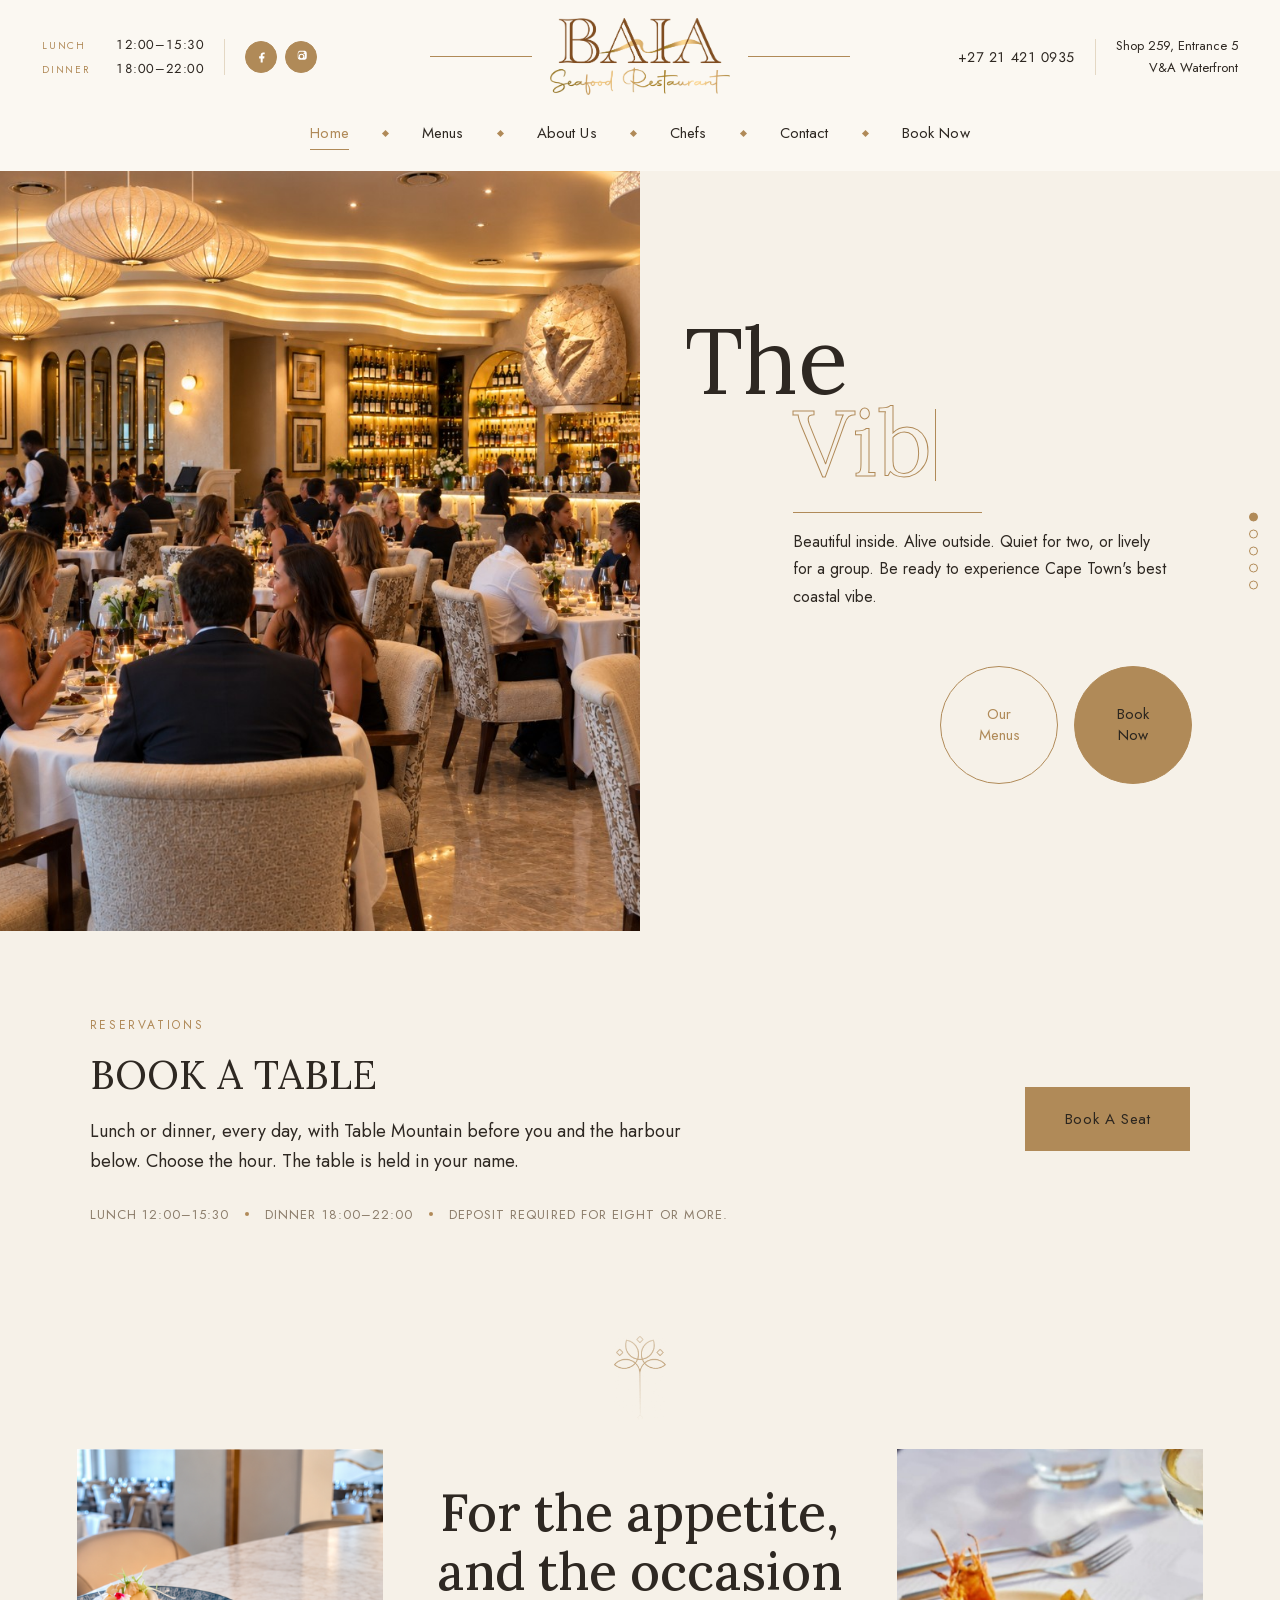
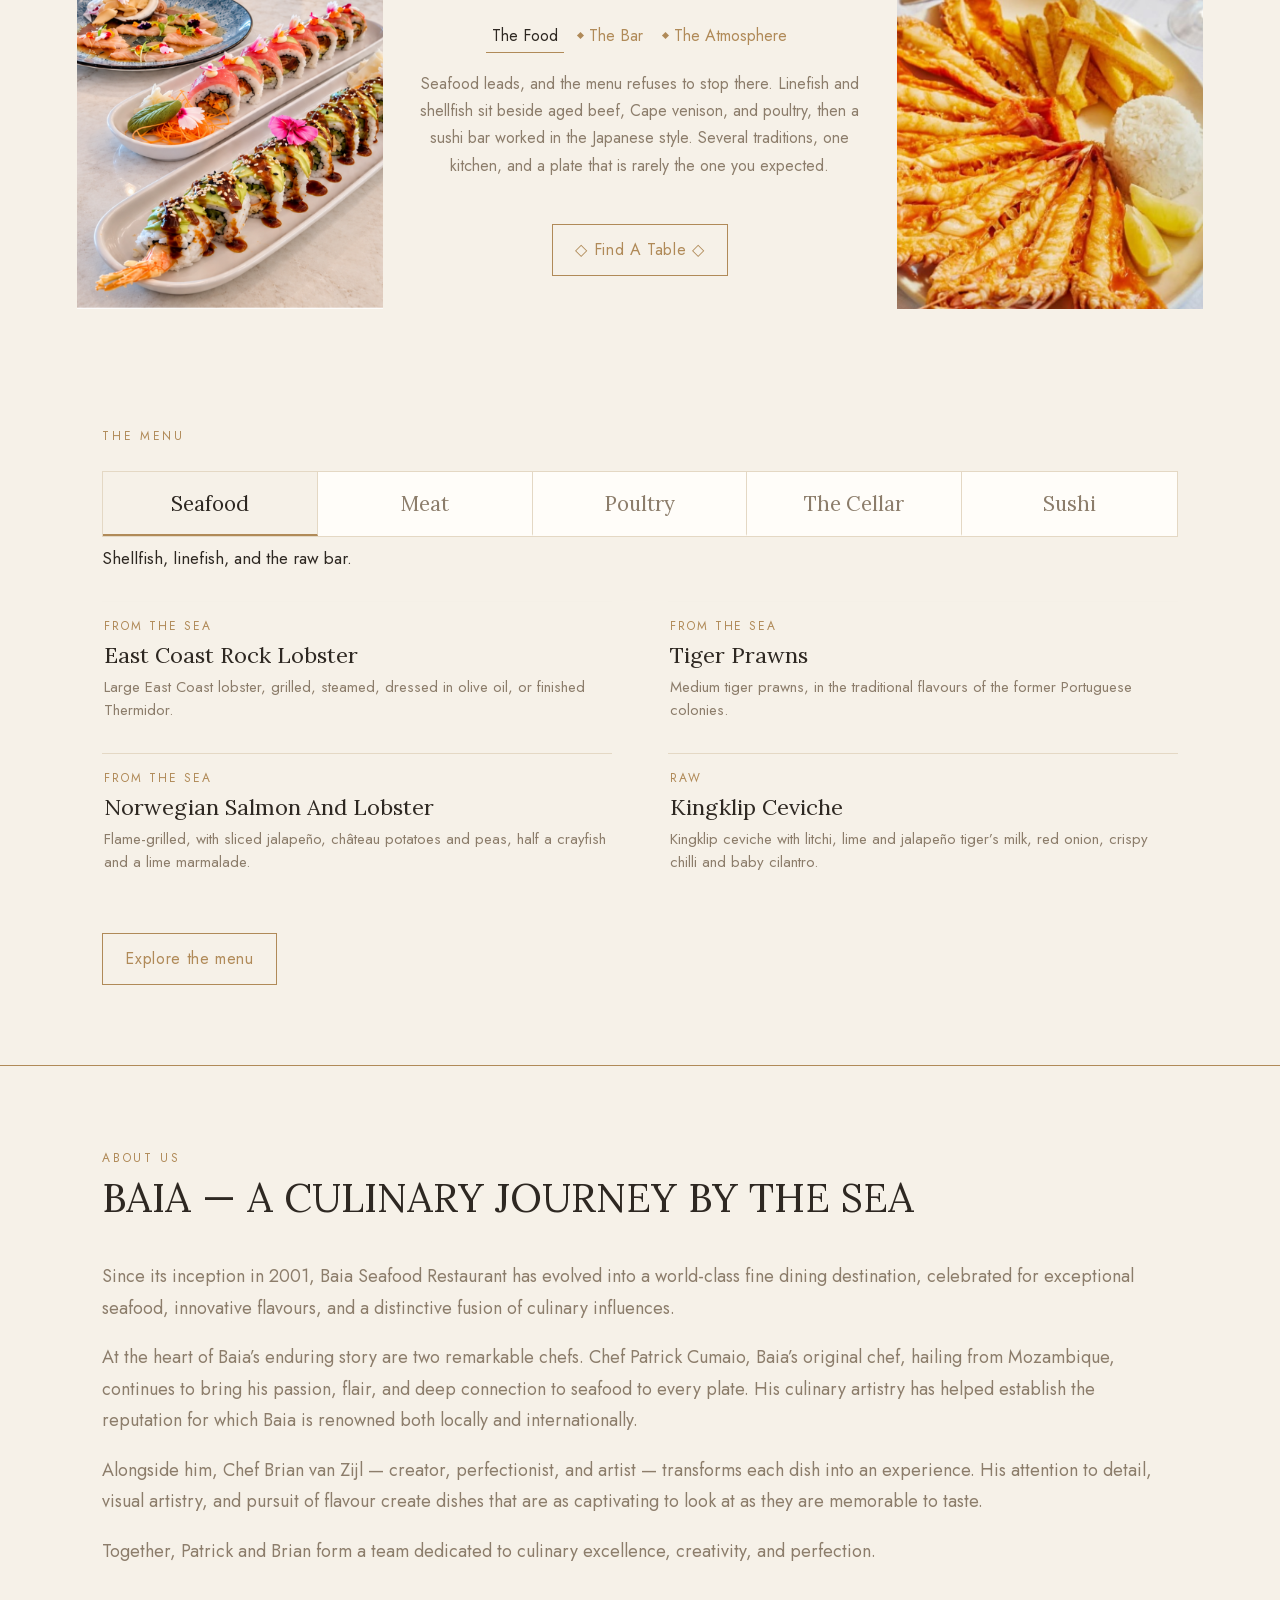
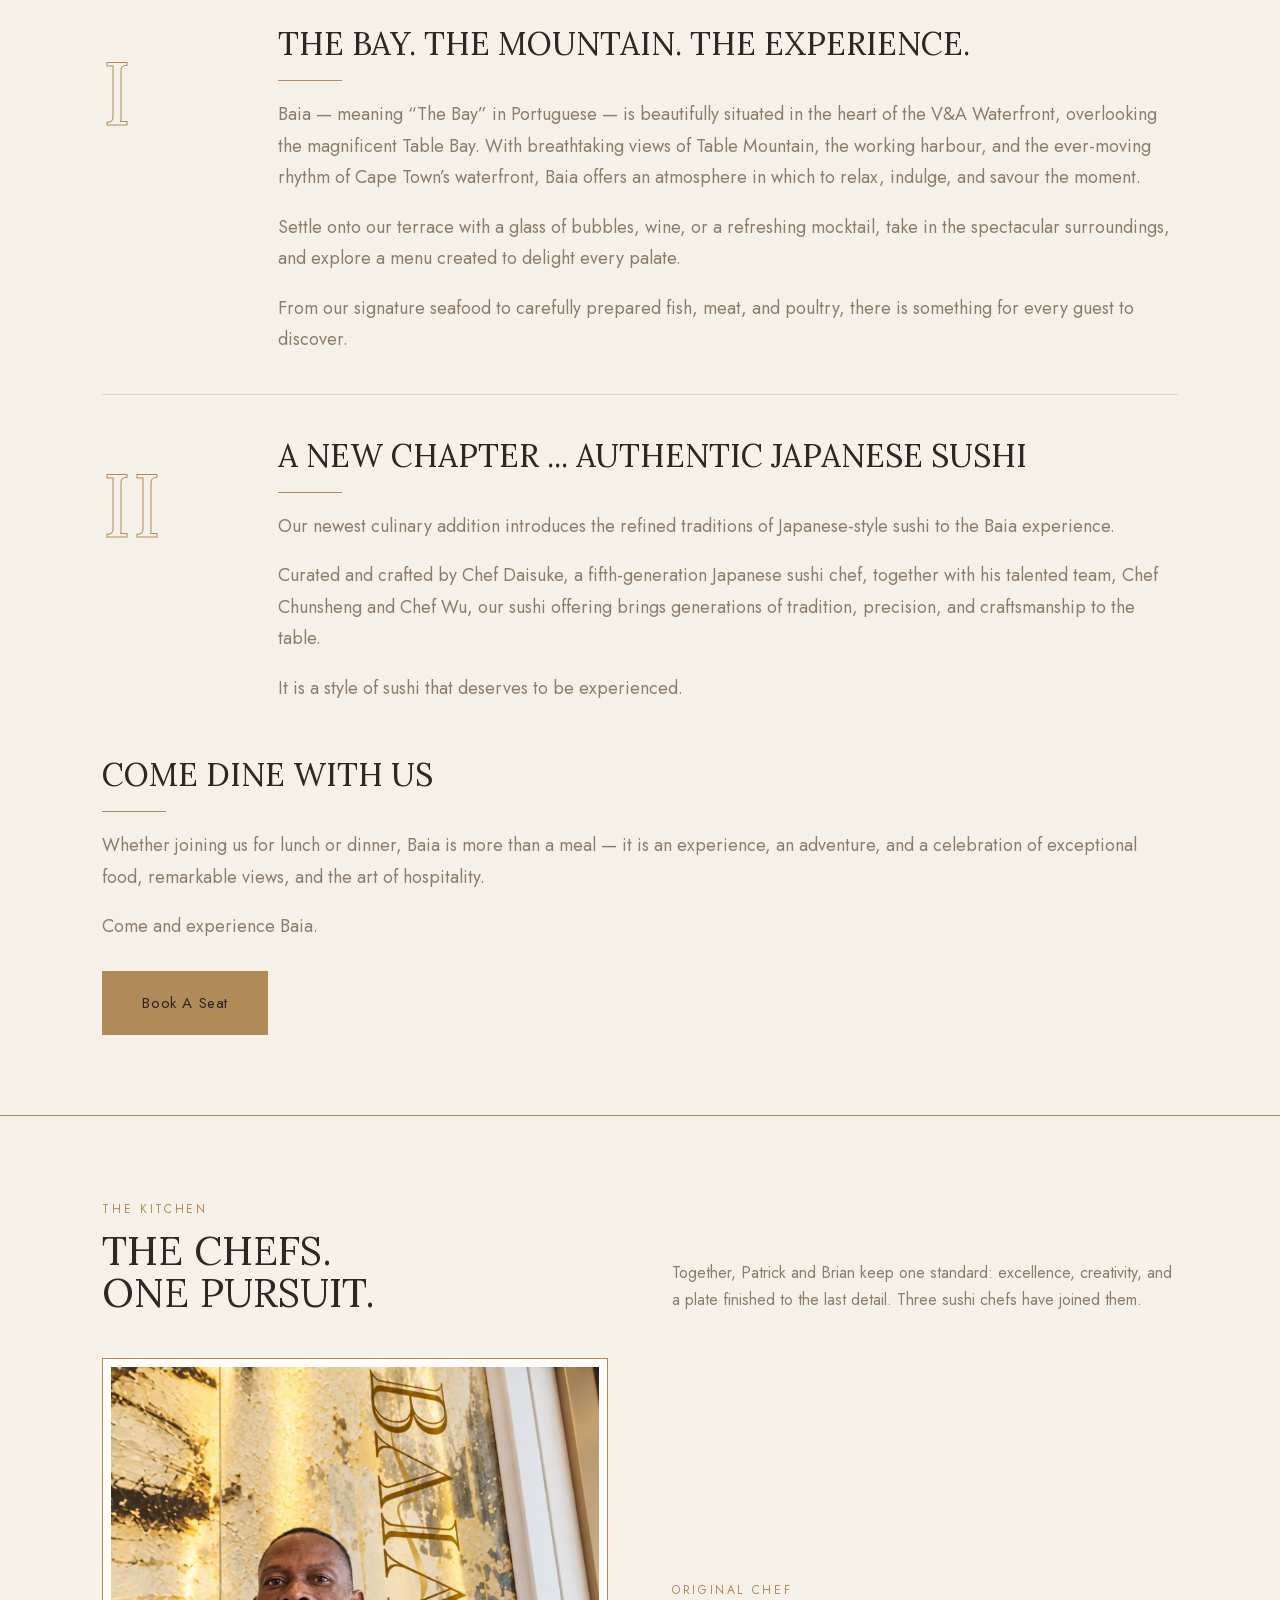
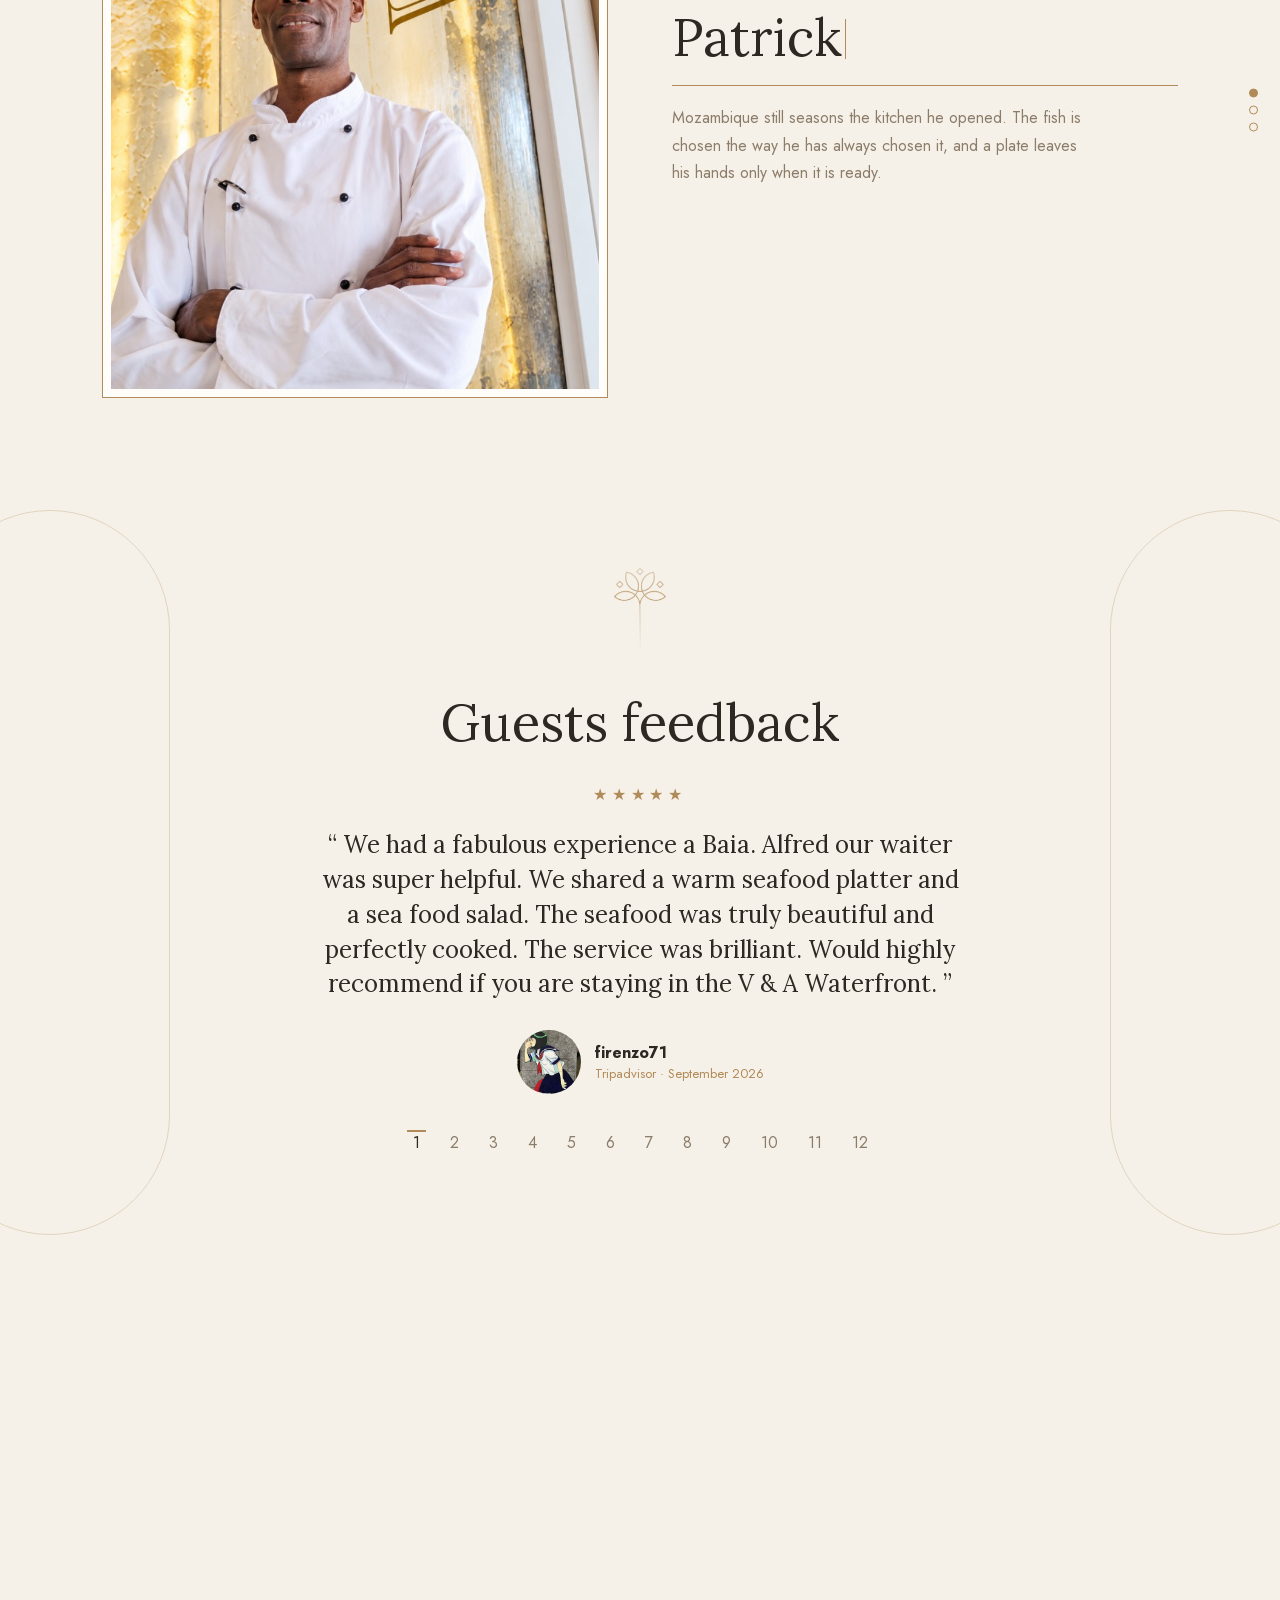
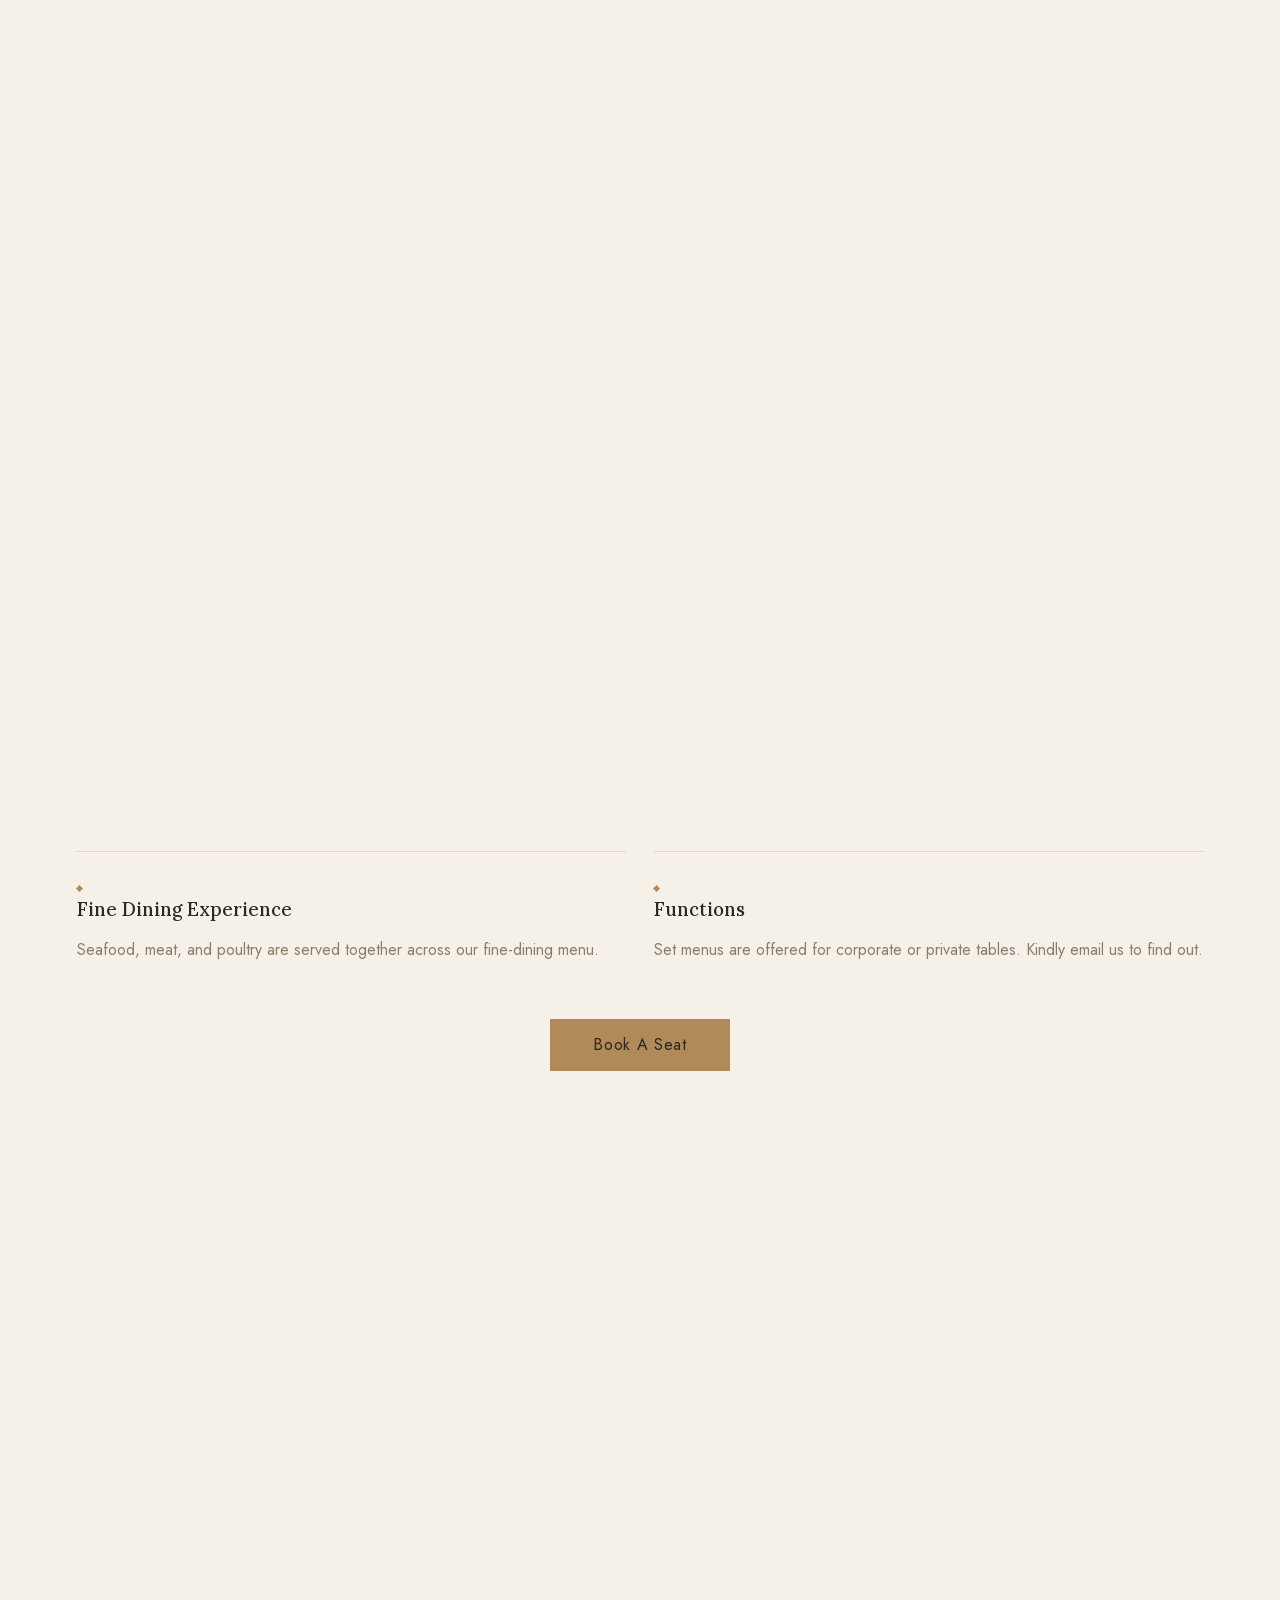
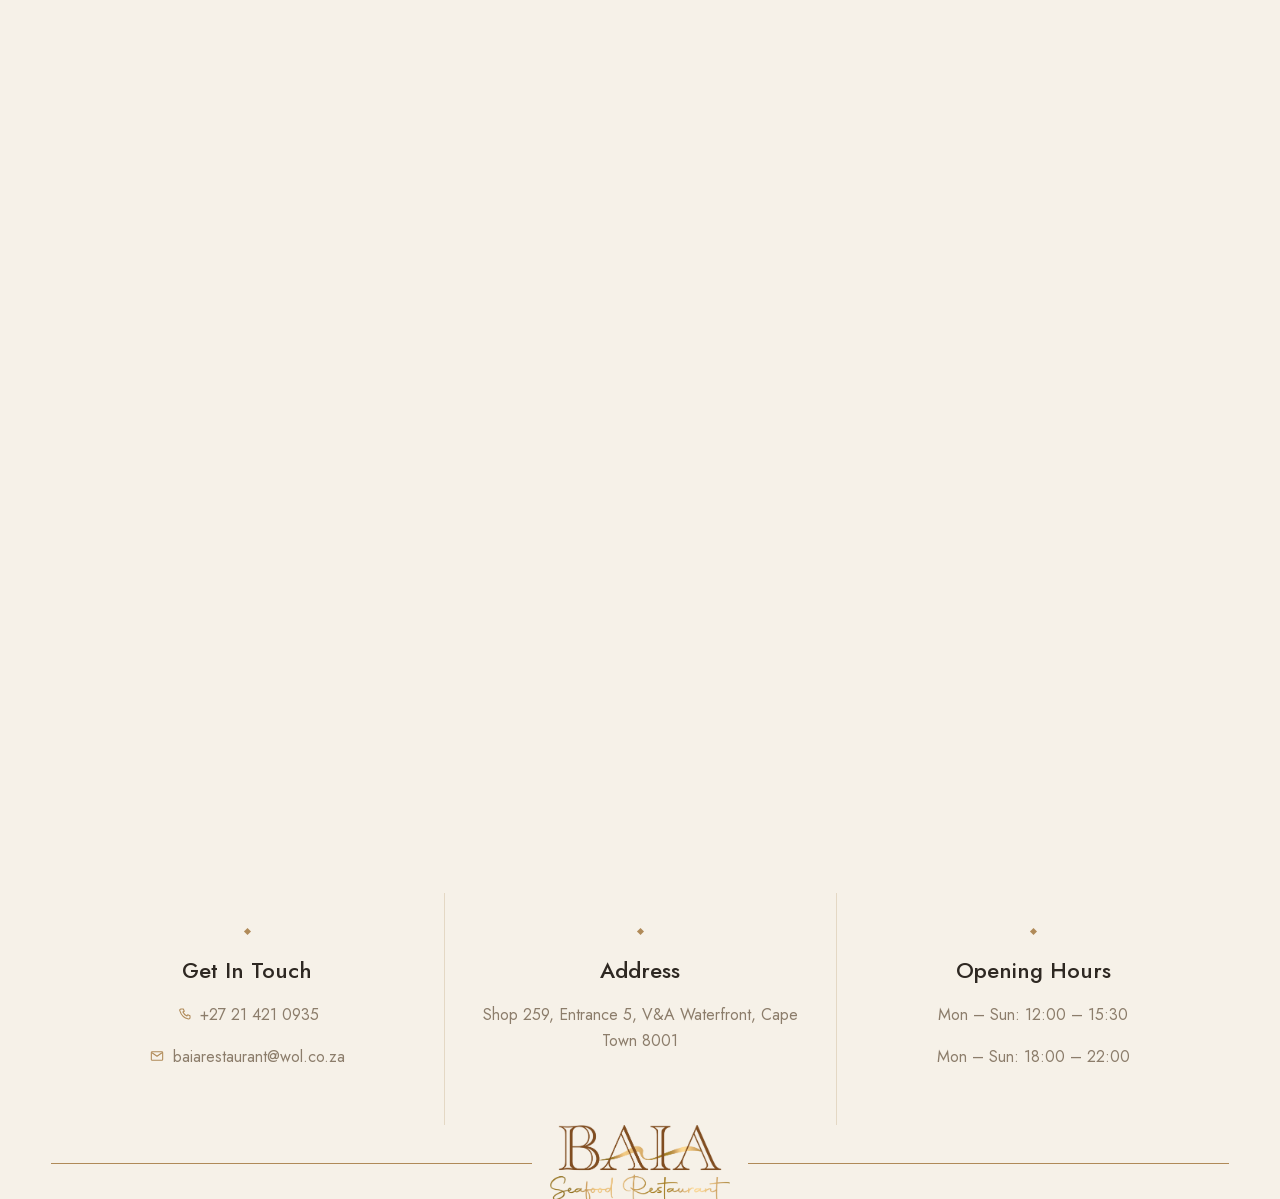
==== commit ffd038dd: "Publish the latest home page." ====
--- a/about/index.html
+++ b/about/index.html
@@ -1 +1 @@
-<!DOCTYPE html><!--Af_liXcMDeFtl86dJMAti--><html lang="en" class="__variable_c19f6d __variable_d8f060"><head><meta charSet="utf-8"/><meta name="viewport" content="width=device-width, initial-scale=1"/><link rel="preload" href="/_next/static/media/5c0c2bcbaa4149ca-s.p.woff2" as="font" crossorigin="" type="font/woff2"/><link rel="preload" href="/_next/static/media/9dd75fadc5b3df29-s.p.woff2" as="font" crossorigin="" type="font/woff2"/><link rel="preload" as="image" href="/brand/baia-logo.png?v=4"/><link rel="stylesheet" href="/_next/static/css/0982eb02b20f07c6.css" data-precedence="next"/><link rel="preload" as="script" fetchPriority="low" href="/_next/static/chunks/webpack-75a5e3ce0c363631.js"/><script src="/_next/static/chunks/4bd1b696-c023c6e3521b1417.js" async=""></script><script src="/_next/static/chunks/255-9c0c72a5d4870e58.js" async=""></script><script src="/_next/static/chunks/main-app-c6679bb073e35617.js" async=""></script><script src="/_next/static/chunks/619-ba102abea3e3d0e4.js" async=""></script><script src="/_next/static/chunks/813-b9c11788c8caf6c8.js" async=""></script><script src="/_next/static/chunks/app/layout-e9a6f1c3f19a4385.js" async=""></script><script src="/_next/static/chunks/app/about/page-6eea51b13ec574dc.js" async=""></script><meta name="next-size-adjust" content=""/><title>Baía Seafood Restaurant</title><meta name="description" content="Baía, pronounced Ba-hia, is a seafood restaurant upstairs at Entrance 5, V&amp;A Waterfront, Cape Town."/><script src="/_next/static/chunks/polyfills-42372ed130431b0a.js" noModule=""></script></head><body><div hidden=""><!--$--><!--/$--></div><div class="loader is-on" aria-hidden="false"><img class="logo " src="/brand/baia-logo.png?v=4" alt="Baía Seafood Restaurant"/></div><header class="site-header "><div class="utility"><div class="utility-side utility-left"><dl class="utility-hours"><div><dt>Lunch</dt><dd>12:00–15:30</dd></div><div><dt>Dinner</dt><dd>18:00–22:00</dd></div></dl><span class="utility-split" aria-hidden="true"></span><span class="follow"><a href="https://www.facebook.com/baiaseafoodrestaurant/" aria-label="Facebook" target="_blank" rel="noreferrer"><svg viewBox="0 0 24 24" aria-hidden="true"><path fill="currentColor" d="M14.8 8.4h2.3V5.4h-2.3c-2.5 0-4.1 1.6-4.1 4.2v1.9H8.2V15h2.5v6.6h3.2V15h2.4l.4-3.5h-2.8V9.7c0-.8.3-1.3 1.3-1.3z"></path></svg></a><a href="https://www.instagram.com/baiaseafoodrestaurant/" aria-label="Instagram" target="_blank" rel="noreferrer"><svg viewBox="0 0 24 24" aria-hidden="true"><path fill="currentColor" d="M12 7.6a4.4 4.4 0 1 0 0 8.8 4.4 4.4 0 0 0 0-8.8zm0 7.2a2.8 2.8 0 1 1 0-5.6 2.8 2.8 0 0 1 0 5.6zM17.2 7.1a1 1 0 1 1-2 0 1 1 0 0 1 2 0zM12 4.4c1.5 0 1.6 0 2.2.1.5 0 .9.1 1.2.2.4.2.6.3.9.6.2.2.4.5.6.9.1.3.2.7.2 1.2.1.6.1.7.1 2.2s0 1.6-.1 2.2c0 .5-.1.9-.2 1.2-.2.4-.4.6-.6.9-.3.2-.5.4-.9.6-.3.1-.7.2-1.2.2-.6.1-.7.1-2.2.1s-1.6 0-2.2-.1c-.5 0-.9-.1-1.2-.2-.4-.2-.6-.4-.9-.6-.2-.3-.4-.5-.6-.9-.1-.3-.2-.7-.2-1.2-.1-.6-.1-.7-.1-2.2s0-1.6.1-2.2c0-.5.1-.9.2-1.2.2-.4.4-.7.6-.9.3-.3.5-.4.9-.6.3-.1.7-.2 1.2-.2.6-.1.7-.1 2.2-.1zm0-1.6c-1.5 0-1.7 0-2.3.1-.6 0-1.1.1-1.5.3-.4.1-.8.4-1.1.7-.3.3-.6.7-.7 1.1-.2.4-.3.9-.3 1.5C6 7.1 6 7.3 6 8.8v2.4c0 1.5 0 1.7.1 2.3.1.6.1 1.1.3 1.5.1.4.4.8.7 1.1.3.3.7.6 1.1.7.4.2.9.3 1.5.3.6.1.8.1 2.3.1h2.4c1.5 0 1.7 0 2.3-.1.6 0 1.1-.1 1.5-.3.4-.1.8-.4 1.1-.7.3-.3.6-.7.7-1.1.2-.4.3-.9.3-1.5.1-.6.1-.8.1-2.3V8.8c0-1.5 0-1.7-.1-2.3 0-.6-.1-1.1-.3-1.5-.1-.4-.4-.8-.7-1.1-.3-.3-.7-.6-1.1-.7-.4-.2-.9-.3-1.5-.3-.6-.1-.8-.1-2.3-.1H12z"></path></svg></a></span></div><div class="utility-center"><span class="rule"></span><a class="utility-logo" aria-label="Baía home" href="/"><img class="logo " src="/brand/baia-logo.png?v=4" alt="Baía Seafood Restaurant"/></a><span class="rule"></span></div><div class="utility-side utility-right"><a class="utility-phone" href="tel:+27214210935">+27 21 421 0935</a><span class="utility-split" aria-hidden="true"></span><a class="utility-address" href="https://www.google.com/maps/search/?api=1&amp;query=Baia+Seafood+Restaurant+Shop+259+Entrance+5+V%26A+Waterfront+Cape+Town+8001" target="_blank" rel="noreferrer"><span>Shop 259, Entrance 5</span><span>V&amp;A Waterfront</span></a></div></div><div class="nav-bar"><a class="nav-logo" aria-label="Baía home" href="/"><img class="logo " src="/brand/baia-logo.png?v=4" alt="Baía Seafood Restaurant"/></a><button type="button" class="burger" aria-label="Open navigation"><span></span><span></span><span></span></button><nav class="main-nav" aria-label="Primary"><a class="" href="/">Home</a><i class="diamond" aria-hidden="true"></i><a href="/#explore">Menus</a><i class="diamond" aria-hidden="true"></i><a href="/#about">About Us</a><i class="diamond" aria-hidden="true"></i><a href="/#chefs">Chefs</a><i class="diamond" aria-hidden="true"></i><a href="/#footer">Contact</a><i class="diamond" aria-hidden="true"></i><a href="https://www.dineplan.com/restaurant/baia-seafood-restaurant" target="_blank" rel="noreferrer">Book Now</a></nav><button type="button" class="dot-grid" aria-label="Open panel"><i></i><i></i><i></i><i></i><i></i><i></i><i></i><i></i><i></i></button></div></header><div class="offcanvas "><button type="button" class="sheet-close">Close</button><img class="logo " src="/brand/baia-logo.png?v=4" alt="Baía Seafood Restaurant"/><p>BAIA: Where every visit is an invitation to relax, indulge and savour the best of Cape Town&#x27;s coastal dining.</p><a class="off-line" href="tel:+27214210935"><svg viewBox="0 0 24 24" aria-hidden="true"><path fill="none" stroke="currentColor" stroke-width="1.6" stroke-linecap="round" stroke-linejoin="round" d="M8 3h3l1.4 3.4-2 1.2a12 12 0 0 0 6 6l1.2-2L21 13v3a2 2 0 0 1-2.2 2A17 17 0 0 1 6 6.2 2 2 0 0 1 8 3z"></path></svg>+27 21 421 0935</a><a class="off-line" href="mailto:baiarestaurant@wol.co.za"><svg viewBox="0 0 24 24" aria-hidden="true"><rect x="3.5" y="5.5" width="17" height="13" rx="1.4" fill="none" stroke="currentColor" stroke-width="1.6"></rect><path d="M4.5 7.2 12 12.4l7.5-5.2" fill="none" stroke="currentColor" stroke-width="1.6" stroke-linejoin="round"></path></svg>baiarestaurant@wol.co.za</a><a class="off-address" href="https://www.google.com/maps/search/?api=1&amp;query=Baia+Seafood+Restaurant+Shop+259+Entrance+5+V%26A+Waterfront+Cape+Town+8001" target="_blank" rel="noreferrer">Shop 259, Entrance 5, V&amp;A Waterfront, Cape Town 8001</a><div class="off-map"><iframe title="Map of Baía at the V&amp;A Waterfront" src="https://maps.google.com/maps?q=Shop%20259%20Entrance%205%20V%26A%20Waterfront%20Cape%20Town%208001&amp;z=16&amp;output=embed" loading="lazy"></iframe><a class="map-open" href="https://www.google.com/maps/search/?api=1&amp;query=Baia+Seafood+Restaurant+Shop+259+Entrance+5+V%26A+Waterfront+Cape+Town+8001" target="_blank" rel="noreferrer" aria-label="Open Shop 259, Entrance 5, V&amp;A Waterfront, Cape Town 8001 in Google Maps"></a></div><a class="btn-fill off-book" href="https://www.dineplan.com/restaurant/baia-seafood-restaurant" target="_blank" rel="noreferrer">Book Now</a></div><div class="cursor-outer" aria-hidden="true"></div><div class="cursor-inner" aria-hidden="true"></div><main><!--$--><!--/$--></main><footer class="site-footer" id="footer"><div class="foot-grid"><section><i class="diamond" aria-hidden="true"></i><h2>Get In Touch</h2><p class="foot-contact"><svg viewBox="0 0 24 24" aria-hidden="true"><path fill="none" stroke="currentColor" stroke-width="1.6" stroke-linecap="round" stroke-linejoin="round" d="M8 3h3l1.4 3.4-2 1.2a12 12 0 0 0 6 6l1.2-2L21 13v3a2 2 0 0 1-2.2 2A17 17 0 0 1 6 6.2 2 2 0 0 1 8 3z"></path></svg><a href="tel:+27214210935">+27 21 421 0935</a></p><p class="foot-contact"><svg viewBox="0 0 24 24" aria-hidden="true"><rect x="3.5" y="5.5" width="17" height="13" rx="1.4" fill="none" stroke="currentColor" stroke-width="1.6"></rect><path d="M4.5 7.2 12 12.4l7.5-5.2" fill="none" stroke="currentColor" stroke-width="1.6" stroke-linejoin="round"></path></svg><a href="mailto:baiarestaurant@wol.co.za">baiarestaurant@wol.co.za</a></p></section><section><i class="diamond" aria-hidden="true"></i><h2>Address</h2><p>Shop 259, Entrance 5, V&amp;A Waterfront, Cape Town 8001</p></section><section><i class="diamond" aria-hidden="true"></i><h2>Opening Hours</h2><p class="copper">Mon – Sun: 12:00 – 15:30</p><p class="copper">Mon – Sun: 18:00 – 22:00</p></section></div><div class="foot-logo"><img class="logo " src="/brand/baia-logo.png?v=4" alt="Baía Seafood Restaurant"/></div><div class="foot-bottom"><p>Copyright © <!-- -->2026<!-- --> <!-- -->Baía Seafood Restaurant</p></div></footer><button type="button" class="to-top " aria-label="Back to top">↑</button><script src="/_next/static/chunks/webpack-75a5e3ce0c363631.js" id="_R_" async=""></script><script>(self.__next_f=self.__next_f||[]).push([0])</script><script>self.__next_f.push([1,"1:\"$Sreact.fragment\"\n2:I[1421,[\"619\",\"static/chunks/619-ba102abea3e3d0e4.js\",\"813\",\"static/chunks/813-b9c11788c8caf6c8.js\",\"177\",\"static/chunks/app/layout-e9a6f1c3f19a4385.js\"],\"Shell\"]\n3:I[9766,[],\"\"]\n4:I[8924,[],\"\"]\n5:I[486,[\"220\",\"static/chunks/app/about/page-6eea51b13ec574dc.js\"],\"Jump\"]\n6:I[4431,[],\"OutletBoundary\"]\n8:I[5278,[],\"AsyncMetadataOutlet\"]\na:I[4431,[],\"ViewportBoundary\"]\nc:I[4431,[],\"MetadataBoundary\"]\nd:\"$Sreact.suspense\"\nf:I[7150,[],\"\"]\n:HL[\"/_next/static/media/5c0c2bcbaa4149ca-s.p.woff2\",\"font\",{\"crossOrigin\":\"\",\"type\":\"font/woff2\"}]\n:HL[\"/_next/static/media/9dd75fadc5b3df29-s.p.woff2\",\"font\",{\"crossOrigin\":\"\",\"type\":\"font/woff2\"}]\n:HL[\"/_next/static/css/0982eb02b20f07c6.css\",\"style\"]\n"])</script><script>self.__next_f.push([1,"0:{\"P\":null,\"b\":\"Af-liXcMDeFtl86dJMAti\",\"p\":\"\",\"c\":[\"\",\"about\"],\"i\":false,\"f\":[[[\"\",{\"children\":[\"about\",{\"children\":[\"__PAGE__\",{}]}]},\"$undefined\",\"$undefined\",true],[\"\",[\"$\",\"$1\",\"c\",{\"children\":[[[\"$\",\"link\",\"0\",{\"rel\":\"stylesheet\",\"href\":\"/_next/static/css/0982eb02b20f07c6.css\",\"precedence\":\"next\",\"crossOrigin\":\"$undefined\",\"nonce\":\"$undefined\"}]],[\"$\",\"html\",null,{\"lang\":\"en\",\"className\":\"__variable_c19f6d __variable_d8f060\",\"suppressHydrationWarning\":true,\"children\":[\"$\",\"body\",null,{\"suppressHydrationWarning\":true,\"children\":[\"$\",\"$L2\",null,{\"children\":[\"$\",\"$L3\",null,{\"parallelRouterKey\":\"children\",\"error\":\"$undefined\",\"errorStyles\":\"$undefined\",\"errorScripts\":\"$undefined\",\"template\":[\"$\",\"$L4\",null,{}],\"templateStyles\":\"$undefined\",\"templateScripts\":\"$undefined\",\"notFound\":[[[\"$\",\"title\",null,{\"children\":\"404: This page could not be found.\"}],[\"$\",\"div\",null,{\"style\":{\"fontFamily\":\"system-ui,\\\"Segoe UI\\\",Roboto,Helvetica,Arial,sans-serif,\\\"Apple Color Emoji\\\",\\\"Segoe UI Emoji\\\"\",\"height\":\"100vh\",\"textAlign\":\"center\",\"display\":\"flex\",\"flexDirection\":\"column\",\"alignItems\":\"center\",\"justifyContent\":\"center\"},\"children\":[\"$\",\"div\",null,{\"children\":[[\"$\",\"style\",null,{\"dangerouslySetInnerHTML\":{\"__html\":\"body{color:#000;background:#fff;margin:0}.next-error-h1{border-right:1px solid rgba(0,0,0,.3)}@media (prefers-color-scheme:dark){body{color:#fff;background:#000}.next-error-h1{border-right:1px solid rgba(255,255,255,.3)}}\"}}],[\"$\",\"h1\",null,{\"className\":\"next-error-h1\",\"style\":{\"display\":\"inline-block\",\"margin\":\"0 20px 0 0\",\"padding\":\"0 23px 0 0\",\"fontSize\":24,\"fontWeight\":500,\"verticalAlign\":\"top\",\"lineHeight\":\"49px\"},\"children\":404}],[\"$\",\"div\",null,{\"style\":{\"display\":\"inline-block\"},\"children\":[\"$\",\"h2\",null,{\"style\":{\"fontSize\":14,\"fontWeight\":400,\"lineHeight\":\"49px\",\"margin\":0},\"children\":\"This page could not be found.\"}]}]]}]}]],[]],\"forbidden\":\"$undefined\",\"unauthorized\":\"$undefined\"}]}]}]}]]}],{\"children\":[\"about\",[\"$\",\"$1\",\"c\",{\"children\":[null,[\"$\",\"$L3\",null,{\"parallelRouterKey\":\"children\",\"error\":\"$undefined\",\"errorStyles\":\"$undefined\",\"errorScripts\":\"$undefined\",\"template\":[\"$\",\"$L4\",null,{}],\"templateStyles\":\"$undefined\",\"templateScripts\":\"$undefined\",\"notFound\":\"$undefined\",\"forbidden\":\"$undefined\",\"unauthorized\":\"$undefined\"}]]}],{\"children\":[\"__PAGE__\",[\"$\",\"$1\",\"c\",{\"children\":[[\"$\",\"$L5\",null,{\"hash\":\"#story\"}],null,[\"$\",\"$L6\",null,{\"children\":[\"$L7\",[\"$\",\"$L8\",null,{\"promise\":\"$@9\"}]]}]]}],{},null,false]},null,false]},null,false],[\"$\",\"$1\",\"h\",{\"children\":[null,[[\"$\",\"$La\",null,{\"children\":\"$Lb\"}],[\"$\",\"meta\",null,{\"name\":\"next-size-adjust\",\"content\":\"\"}]],[\"$\",\"$Lc\",null,{\"children\":[\"$\",\"div\",null,{\"hidden\":true,\"children\":[\"$\",\"$d\",null,{\"fallback\":null,\"children\":\"$Le\"}]}]}]]}],false]],\"m\":\"$undefined\",\"G\":[\"$f\",[]],\"s\":false,\"S\":true}\n"])</script><script>self.__next_f.push([1,"b:[[\"$\",\"meta\",\"0\",{\"charSet\":\"utf-8\"}],[\"$\",\"meta\",\"1\",{\"name\":\"viewport\",\"content\":\"width=device-width, initial-scale=1\"}]]\n7:null\n"])</script><script>self.__next_f.push([1,"9:{\"metadata\":[[\"$\",\"title\",\"0\",{\"children\":\"Baía Seafood Restaurant\"}],[\"$\",\"meta\",\"1\",{\"name\":\"description\",\"content\":\"Baía, pronounced Ba-hia, is a seafood restaurant upstairs at Entrance 5, V\u0026A Waterfront, Cape Town.\"}]],\"error\":null,\"digest\":\"$undefined\"}\n"])</script><script>self.__next_f.push([1,"e:\"$9:metadata\"\n"])</script></body></html>+<!DOCTYPE html><!--d9yloO607gFJ_rxpqstWD--><html lang="en" class="__variable_c19f6d __variable_d8f060"><head><meta charSet="utf-8"/><meta name="viewport" content="width=device-width, initial-scale=1"/><link rel="preload" href="/_next/static/media/5c0c2bcbaa4149ca-s.p.woff2" as="font" crossorigin="" type="font/woff2"/><link rel="preload" href="/_next/static/media/9dd75fadc5b3df29-s.p.woff2" as="font" crossorigin="" type="font/woff2"/><link rel="preload" as="image" href="/brand/baia-logo.png?v=4"/><link rel="stylesheet" href="/_next/static/css/0f7e83b5c54e9b9b.css" data-precedence="next"/><link rel="preload" as="script" fetchPriority="low" href="/_next/static/chunks/webpack-75a5e3ce0c363631.js"/><script src="/_next/static/chunks/4bd1b696-c023c6e3521b1417.js" async=""></script><script src="/_next/static/chunks/255-9c0c72a5d4870e58.js" async=""></script><script src="/_next/static/chunks/main-app-c6679bb073e35617.js" async=""></script><script src="/_next/static/chunks/619-ba102abea3e3d0e4.js" async=""></script><script src="/_next/static/chunks/813-b9c11788c8caf6c8.js" async=""></script><script src="/_next/static/chunks/app/layout-e9a6f1c3f19a4385.js" async=""></script><script src="/_next/static/chunks/app/about/page-6eea51b13ec574dc.js" async=""></script><meta name="next-size-adjust" content=""/><title>Baía Seafood Restaurant</title><meta name="description" content="Baía, pronounced Ba-hia, is a seafood restaurant upstairs at Entrance 5, V&amp;A Waterfront, Cape Town."/><script src="/_next/static/chunks/polyfills-42372ed130431b0a.js" noModule=""></script></head><body><div hidden=""><!--$--><!--/$--></div><div class="loader is-on" aria-hidden="false"><img class="logo " src="/brand/baia-logo.png?v=4" alt="Baía Seafood Restaurant"/></div><header class="site-header "><div class="utility"><div class="utility-side utility-left"><dl class="utility-hours"><div><dt>Lunch</dt><dd>12:00–15:30</dd></div><div><dt>Dinner</dt><dd>18:00–22:00</dd></div></dl><span class="utility-split" aria-hidden="true"></span><span class="follow"><a href="https://www.facebook.com/baiaseafoodrestaurant/" aria-label="Facebook" target="_blank" rel="noreferrer"><svg viewBox="0 0 24 24" aria-hidden="true"><path fill="currentColor" d="M14.8 8.4h2.3V5.4h-2.3c-2.5 0-4.1 1.6-4.1 4.2v1.9H8.2V15h2.5v6.6h3.2V15h2.4l.4-3.5h-2.8V9.7c0-.8.3-1.3 1.3-1.3z"></path></svg></a><a href="https://www.instagram.com/baiaseafoodrestaurant/" aria-label="Instagram" target="_blank" rel="noreferrer"><svg viewBox="0 0 24 24" aria-hidden="true"><path fill="currentColor" d="M12 7.6a4.4 4.4 0 1 0 0 8.8 4.4 4.4 0 0 0 0-8.8zm0 7.2a2.8 2.8 0 1 1 0-5.6 2.8 2.8 0 0 1 0 5.6zM17.2 7.1a1 1 0 1 1-2 0 1 1 0 0 1 2 0zM12 4.4c1.5 0 1.6 0 2.2.1.5 0 .9.1 1.2.2.4.2.6.3.9.6.2.2.4.5.6.9.1.3.2.7.2 1.2.1.6.1.7.1 2.2s0 1.6-.1 2.2c0 .5-.1.9-.2 1.2-.2.4-.4.6-.6.9-.3.2-.5.4-.9.6-.3.1-.7.2-1.2.2-.6.1-.7.1-2.2.1s-1.6 0-2.2-.1c-.5 0-.9-.1-1.2-.2-.4-.2-.6-.4-.9-.6-.2-.3-.4-.5-.6-.9-.1-.3-.2-.7-.2-1.2-.1-.6-.1-.7-.1-2.2s0-1.6.1-2.2c0-.5.1-.9.2-1.2.2-.4.4-.7.6-.9.3-.3.5-.4.9-.6.3-.1.7-.2 1.2-.2.6-.1.7-.1 2.2-.1zm0-1.6c-1.5 0-1.7 0-2.3.1-.6 0-1.1.1-1.5.3-.4.1-.8.4-1.1.7-.3.3-.6.7-.7 1.1-.2.4-.3.9-.3 1.5C6 7.1 6 7.3 6 8.8v2.4c0 1.5 0 1.7.1 2.3.1.6.1 1.1.3 1.5.1.4.4.8.7 1.1.3.3.7.6 1.1.7.4.2.9.3 1.5.3.6.1.8.1 2.3.1h2.4c1.5 0 1.7 0 2.3-.1.6 0 1.1-.1 1.5-.3.4-.1.8-.4 1.1-.7.3-.3.6-.7.7-1.1.2-.4.3-.9.3-1.5.1-.6.1-.8.1-2.3V8.8c0-1.5 0-1.7-.1-2.3 0-.6-.1-1.1-.3-1.5-.1-.4-.4-.8-.7-1.1-.3-.3-.7-.6-1.1-.7-.4-.2-.9-.3-1.5-.3-.6-.1-.8-.1-2.3-.1H12z"></path></svg></a></span></div><div class="utility-center"><span class="rule"></span><a class="utility-logo" aria-label="Baía home" href="/"><img class="logo " src="/brand/baia-logo.png?v=4" alt="Baía Seafood Restaurant"/></a><span class="rule"></span></div><div class="utility-side utility-right"><a class="utility-phone" href="tel:+27214210935">+27 21 421 0935</a><span class="utility-split" aria-hidden="true"></span><a class="utility-address" href="https://www.google.com/maps/search/?api=1&amp;query=Baia+Seafood+Restaurant+Shop+259+Entrance+5+V%26A+Waterfront+Cape+Town+8001" target="_blank" rel="noreferrer"><span>Shop 259, Entrance 5</span><span>V&amp;A Waterfront</span></a></div></div><div class="nav-bar"><a class="nav-logo" aria-label="Baía home" href="/"><img class="logo " src="/brand/baia-logo.png?v=4" alt="Baía Seafood Restaurant"/></a><button type="button" class="burger" aria-label="Open navigation"><span></span><span></span><span></span></button><nav class="main-nav" aria-label="Primary"><a class="" href="/">Home</a><i class="diamond" aria-hidden="true"></i><a href="/#explore">Menus</a><i class="diamond" aria-hidden="true"></i><a href="/#about">About Us</a><i class="diamond" aria-hidden="true"></i><a href="/#chefs">Chefs</a><i class="diamond" aria-hidden="true"></i><a href="/#footer">Contact</a><i class="diamond" aria-hidden="true"></i><a href="https://www.dineplan.com/restaurant/baia-seafood-restaurant" target="_blank" rel="noreferrer">Book Now</a></nav><button type="button" class="dot-grid" aria-label="Open panel"><i></i><i></i><i></i><i></i><i></i><i></i><i></i><i></i><i></i></button></div></header><div class="offcanvas "><button type="button" class="sheet-close">Close</button><img class="logo " src="/brand/baia-logo.png?v=4" alt="Baía Seafood Restaurant"/><p>BAIA: Where every visit is an invitation to relax, indulge and savour the best of Cape Town&#x27;s coastal dining.</p><a class="off-line" href="tel:+27214210935"><svg viewBox="0 0 24 24" aria-hidden="true"><path fill="none" stroke="currentColor" stroke-width="1.6" stroke-linecap="round" stroke-linejoin="round" d="M8 3h3l1.4 3.4-2 1.2a12 12 0 0 0 6 6l1.2-2L21 13v3a2 2 0 0 1-2.2 2A17 17 0 0 1 6 6.2 2 2 0 0 1 8 3z"></path></svg>+27 21 421 0935</a><a class="off-line" href="mailto:baiarestaurant@wol.co.za"><svg viewBox="0 0 24 24" aria-hidden="true"><rect x="3.5" y="5.5" width="17" height="13" rx="1.4" fill="none" stroke="currentColor" stroke-width="1.6"></rect><path d="M4.5 7.2 12 12.4l7.5-5.2" fill="none" stroke="currentColor" stroke-width="1.6" stroke-linejoin="round"></path></svg>baiarestaurant@wol.co.za</a><a class="off-address" href="https://www.google.com/maps/search/?api=1&amp;query=Baia+Seafood+Restaurant+Shop+259+Entrance+5+V%26A+Waterfront+Cape+Town+8001" target="_blank" rel="noreferrer">Shop 259, Entrance 5, V&amp;A Waterfront, Cape Town 8001</a><div class="off-map"><iframe title="Map of Baía at the V&amp;A Waterfront" src="https://maps.google.com/maps?q=Shop%20259%20Entrance%205%20V%26A%20Waterfront%20Cape%20Town%208001&amp;z=16&amp;output=embed" loading="lazy"></iframe><a class="map-open" href="https://www.google.com/maps/search/?api=1&amp;query=Baia+Seafood+Restaurant+Shop+259+Entrance+5+V%26A+Waterfront+Cape+Town+8001" target="_blank" rel="noreferrer" aria-label="Open Shop 259, Entrance 5, V&amp;A Waterfront, Cape Town 8001 in Google Maps"></a></div><a class="btn-fill off-book" href="https://www.dineplan.com/restaurant/baia-seafood-restaurant" target="_blank" rel="noreferrer">Book Now</a></div><div class="cursor-outer" aria-hidden="true"></div><div class="cursor-inner" aria-hidden="true"></div><main><!--$--><!--/$--></main><footer class="site-footer" id="footer"><div class="foot-grid"><section><i class="diamond" aria-hidden="true"></i><h2>Get In Touch</h2><p class="foot-contact"><svg viewBox="0 0 24 24" aria-hidden="true"><path fill="none" stroke="currentColor" stroke-width="1.6" stroke-linecap="round" stroke-linejoin="round" d="M8 3h3l1.4 3.4-2 1.2a12 12 0 0 0 6 6l1.2-2L21 13v3a2 2 0 0 1-2.2 2A17 17 0 0 1 6 6.2 2 2 0 0 1 8 3z"></path></svg><a href="tel:+27214210935">+27 21 421 0935</a></p><p class="foot-contact"><svg viewBox="0 0 24 24" aria-hidden="true"><rect x="3.5" y="5.5" width="17" height="13" rx="1.4" fill="none" stroke="currentColor" stroke-width="1.6"></rect><path d="M4.5 7.2 12 12.4l7.5-5.2" fill="none" stroke="currentColor" stroke-width="1.6" stroke-linejoin="round"></path></svg><a href="mailto:baiarestaurant@wol.co.za">baiarestaurant@wol.co.za</a></p></section><section><i class="diamond" aria-hidden="true"></i><h2>Address</h2><p>Shop 259, Entrance 5, V&amp;A Waterfront, Cape Town 8001</p></section><section><i class="diamond" aria-hidden="true"></i><h2>Opening Hours</h2><p class="copper">Mon – Sun: 12:00 – 15:30</p><p class="copper">Mon – Sun: 18:00 – 22:00</p></section></div><div class="foot-logo"><img class="logo " src="/brand/baia-logo.png?v=4" alt="Baía Seafood Restaurant"/></div><div class="foot-bottom"><p>Copyright © <!-- -->2026<!-- --> <!-- -->Baía Seafood Restaurant</p></div></footer><button type="button" class="to-top " aria-label="Back to top">↑</button><script src="/_next/static/chunks/webpack-75a5e3ce0c363631.js" id="_R_" async=""></script><script>(self.__next_f=self.__next_f||[]).push([0])</script><script>self.__next_f.push([1,"1:\"$Sreact.fragment\"\n2:I[1421,[\"619\",\"static/chunks/619-ba102abea3e3d0e4.js\",\"813\",\"static/chunks/813-b9c11788c8caf6c8.js\",\"177\",\"static/chunks/app/layout-e9a6f1c3f19a4385.js\"],\"Shell\"]\n3:I[9766,[],\"\"]\n4:I[8924,[],\"\"]\n5:I[486,[\"220\",\"static/chunks/app/about/page-6eea51b13ec574dc.js\"],\"Jump\"]\n6:I[4431,[],\"OutletBoundary\"]\n8:I[5278,[],\"AsyncMetadataOutlet\"]\na:I[4431,[],\"ViewportBoundary\"]\nc:I[4431,[],\"MetadataBoundary\"]\nd:\"$Sreact.suspense\"\nf:I[7150,[],\"\"]\n:HL[\"/_next/static/media/5c0c2bcbaa4149ca-s.p.woff2\",\"font\",{\"crossOrigin\":\"\",\"type\":\"font/woff2\"}]\n:HL[\"/_next/static/media/9dd75fadc5b3df29-s.p.woff2\",\"font\",{\"crossOrigin\":\"\",\"type\":\"font/woff2\"}]\n:HL[\"/_next/static/css/0f7e83b5c54e9b9b.css\",\"style\"]\n"])</script><script>self.__next_f.push([1,"0:{\"P\":null,\"b\":\"d9yloO607gFJ-rxpqstWD\",\"p\":\"\",\"c\":[\"\",\"about\"],\"i\":false,\"f\":[[[\"\",{\"children\":[\"about\",{\"children\":[\"__PAGE__\",{}]}]},\"$undefined\",\"$undefined\",true],[\"\",[\"$\",\"$1\",\"c\",{\"children\":[[[\"$\",\"link\",\"0\",{\"rel\":\"stylesheet\",\"href\":\"/_next/static/css/0f7e83b5c54e9b9b.css\",\"precedence\":\"next\",\"crossOrigin\":\"$undefined\",\"nonce\":\"$undefined\"}]],[\"$\",\"html\",null,{\"lang\":\"en\",\"className\":\"__variable_c19f6d __variable_d8f060\",\"suppressHydrationWarning\":true,\"children\":[\"$\",\"body\",null,{\"suppressHydrationWarning\":true,\"children\":[\"$\",\"$L2\",null,{\"children\":[\"$\",\"$L3\",null,{\"parallelRouterKey\":\"children\",\"error\":\"$undefined\",\"errorStyles\":\"$undefined\",\"errorScripts\":\"$undefined\",\"template\":[\"$\",\"$L4\",null,{}],\"templateStyles\":\"$undefined\",\"templateScripts\":\"$undefined\",\"notFound\":[[[\"$\",\"title\",null,{\"children\":\"404: This page could not be found.\"}],[\"$\",\"div\",null,{\"style\":{\"fontFamily\":\"system-ui,\\\"Segoe UI\\\",Roboto,Helvetica,Arial,sans-serif,\\\"Apple Color Emoji\\\",\\\"Segoe UI Emoji\\\"\",\"height\":\"100vh\",\"textAlign\":\"center\",\"display\":\"flex\",\"flexDirection\":\"column\",\"alignItems\":\"center\",\"justifyContent\":\"center\"},\"children\":[\"$\",\"div\",null,{\"children\":[[\"$\",\"style\",null,{\"dangerouslySetInnerHTML\":{\"__html\":\"body{color:#000;background:#fff;margin:0}.next-error-h1{border-right:1px solid rgba(0,0,0,.3)}@media (prefers-color-scheme:dark){body{color:#fff;background:#000}.next-error-h1{border-right:1px solid rgba(255,255,255,.3)}}\"}}],[\"$\",\"h1\",null,{\"className\":\"next-error-h1\",\"style\":{\"display\":\"inline-block\",\"margin\":\"0 20px 0 0\",\"padding\":\"0 23px 0 0\",\"fontSize\":24,\"fontWeight\":500,\"verticalAlign\":\"top\",\"lineHeight\":\"49px\"},\"children\":404}],[\"$\",\"div\",null,{\"style\":{\"display\":\"inline-block\"},\"children\":[\"$\",\"h2\",null,{\"style\":{\"fontSize\":14,\"fontWeight\":400,\"lineHeight\":\"49px\",\"margin\":0},\"children\":\"This page could not be found.\"}]}]]}]}]],[]],\"forbidden\":\"$undefined\",\"unauthorized\":\"$undefined\"}]}]}]}]]}],{\"children\":[\"about\",[\"$\",\"$1\",\"c\",{\"children\":[null,[\"$\",\"$L3\",null,{\"parallelRouterKey\":\"children\",\"error\":\"$undefined\",\"errorStyles\":\"$undefined\",\"errorScripts\":\"$undefined\",\"template\":[\"$\",\"$L4\",null,{}],\"templateStyles\":\"$undefined\",\"templateScripts\":\"$undefined\",\"notFound\":\"$undefined\",\"forbidden\":\"$undefined\",\"unauthorized\":\"$undefined\"}]]}],{\"children\":[\"__PAGE__\",[\"$\",\"$1\",\"c\",{\"children\":[[\"$\",\"$L5\",null,{\"hash\":\"#story\"}],null,[\"$\",\"$L6\",null,{\"children\":[\"$L7\",[\"$\",\"$L8\",null,{\"promise\":\"$@9\"}]]}]]}],{},null,false]},null,false]},null,false],[\"$\",\"$1\",\"h\",{\"children\":[null,[[\"$\",\"$La\",null,{\"children\":\"$Lb\"}],[\"$\",\"meta\",null,{\"name\":\"next-size-adjust\",\"content\":\"\"}]],[\"$\",\"$Lc\",null,{\"children\":[\"$\",\"div\",null,{\"hidden\":true,\"children\":[\"$\",\"$d\",null,{\"fallback\":null,\"children\":\"$Le\"}]}]}]]}],false]],\"m\":\"$undefined\",\"G\":[\"$f\",[]],\"s\":false,\"S\":true}\n"])</script><script>self.__next_f.push([1,"b:[[\"$\",\"meta\",\"0\",{\"charSet\":\"utf-8\"}],[\"$\",\"meta\",\"1\",{\"name\":\"viewport\",\"content\":\"width=device-width, initial-scale=1\"}]]\n7:null\n"])</script><script>self.__next_f.push([1,"9:{\"metadata\":[[\"$\",\"title\",\"0\",{\"children\":\"Baía Seafood Restaurant\"}],[\"$\",\"meta\",\"1\",{\"name\":\"description\",\"content\":\"Baía, pronounced Ba-hia, is a seafood restaurant upstairs at Entrance 5, V\u0026A Waterfront, Cape Town.\"}]],\"error\":null,\"digest\":\"$undefined\"}\n"])</script><script>self.__next_f.push([1,"e:\"$9:metadata\"\n"])</script></body></html>
--- a/_next/static/css/0f7e83b5c54e9b9b.css
+++ b/_next/static/css/0f7e83b5c54e9b9b.css
@@ -0,0 +1 @@
+@font-face{font-family:Lora;font-style:normal;font-weight:400 700;font-display:swap;src:url(/_next/static/media/03b436aa846269de-s.woff2) format("woff2");unicode-range:u+0460-052f,u+1c80-1c8a,u+20b4,u+2de0-2dff,u+a640-a69f,u+fe2e-fe2f}@font-face{font-family:Lora;font-style:normal;font-weight:400 700;font-display:swap;src:url(/_next/static/media/0086f8992871c45b-s.woff2) format("woff2");unicode-range:u+0301,u+0400-045f,u+0490-0491,u+04b0-04b1,u+2116}@font-face{font-family:Lora;font-style:normal;font-weight:400 700;font-display:swap;src:url(/_next/static/media/ab00a911ac2adf48-s.woff2) format("woff2");unicode-range:u+0302-0303,u+0305,u+0307-0308,u+0310,u+0312,u+0315,u+031a,u+0326-0327,u+032c,u+032f-0330,u+0332-0333,u+0338,u+033a,u+0346,u+034d,u+0391-03a1,u+03a3-03a9,u+03b1-03c9,u+03d1,u+03d5-03d6,u+03f0-03f1,u+03f4-03f5,u+2016-2017,u+2034-2038,u+203c,u+2040,u+2043,u+2047,u+2050,u+2057,u+205f,u+2070-2071,u+2074-209f,u+20d0-20dc,u+20e1,u+20e5-20ef,u+2100-2112,u+2114-2115,u+2117-2121,u+2123-214f,u+2190,u+2192,u+2194-21ae,u+21b0-21e5,u+21f1-21f2,u+21f4-2211,u+2213-2214,u+2216-22ff,u+2308-230b,u+2310,u+2319,u+231c-2321,u+2336-237a,u+237c,u+2395,u+239b-23b7,u+23d0,u+23dc-23e1,u+2474-2475,u+25af,u+25b3,u+25b7,u+25bd,u+25c1,u+25ca,u+25cc,u+25fb,u+266d-266f,u+27c0-27ff,u+2900-2aff,u+2b0e-2b11,u+2b30-2b4c,u+2bfe,u+3030,u+ff5b,u+ff5d,u+1d400-1d7ff,u+1ee??}@font-face{font-family:Lora;font-style:normal;font-weight:400 700;font-display:swap;src:url(/_next/static/media/36008747766f78c6-s.woff2) format("woff2");unicode-range:u+0001-000c,u+000e-001f,u+007f-009f,u+20dd-20e0,u+20e2-20e4,u+2150-218f,u+2190,u+2192,u+2194-2199,u+21af,u+21e6-21f0,u+21f3,u+2218-2219,u+2299,u+22c4-22c6,u+2300-243f,u+2440-244a,u+2460-24ff,u+25a0-27bf,u+28??,u+2921-2922,u+2981,u+29bf,u+29eb,u+2b??,u+4dc0-4dff,u+fff9-fffb,u+10140-1018e,u+10190-1019c,u+101a0,u+101d0-101fd,u+102e0-102fb,u+10e60-10e7e,u+1d2c0-1d2d3,u+1d2e0-1d37f,u+1f0??,u+1f100-1f1ae,u+1f1e6-1f1ff,u+1f30d-1f30f,u+1f315,u+1f31c,u+1f31e,u+1f320-1f32c,u+1f336,u+1f378,u+1f37d,u+1f382,u+1f393-1f39f,u+1f3a7-1f3a8,u+1f3ac-1f3af,u+1f3c2,u+1f3c4-1f3c6,u+1f3ca-1f3ce,u+1f3d4-1f3e0,u+1f3ed,u+1f3f1-1f3f3,u+1f3f5-1f3f7,u+1f408,u+1f415,u+1f41f,u+1f426,u+1f43f,u+1f441-1f442,u+1f444,u+1f446-1f449,u+1f44c-1f44e,u+1f453,u+1f46a,u+1f47d,u+1f4a3,u+1f4b0,u+1f4b3,u+1f4b9,u+1f4bb,u+1f4bf,u+1f4c8-1f4cb,u+1f4d6,u+1f4da,u+1f4df,u+1f4e3-1f4e6,u+1f4ea-1f4ed,u+1f4f7,u+1f4f9-1f4fb,u+1f4fd-1f4fe,u+1f503,u+1f507-1f50b,u+1f50d,u+1f512-1f513,u+1f53e-1f54a,u+1f54f-1f5fa,u+1f610,u+1f650-1f67f,u+1f687,u+1f68d,u+1f691,u+1f694,u+1f698,u+1f6ad,u+1f6b2,u+1f6b9-1f6ba,u+1f6bc,u+1f6c6-1f6cf,u+1f6d3-1f6d7,u+1f6e0-1f6ea,u+1f6f0-1f6f3,u+1f6f7-1f6fc,u+1f700-1f80b,u+1f810-1f847,u+1f850-1f859,u+1f860-1f887,u+1f890-1f8ad,u+1f8b0-1f8bb,u+1f8c0-1f8c1,u+1f8d0-1f8d8,u+1f900-1f90b,u+1f93b,u+1f946,u+1f984,u+1f996,u+1f9e9,u+1fa00-1fa6f,u+1fa70-1fa7c,u+1fa80-1fac6,u+1fac8,u+1facc-1fadd,u+1fadf-1faeb,u+1faef-1fafa,u+1fb??}@font-face{font-family:Lora;font-style:normal;font-weight:400 700;font-display:swap;src:url(/_next/static/media/6d38f9d4e0f4772b-s.woff2) format("woff2");unicode-range:u+0102-0103,u+0110-0111,u+0128-0129,u+0168-0169,u+01a0-01a1,u+01af-01b0,u+0300-0301,u+0303-0304,u+0308-0309,u+0323,u+0329,u+1ea0-1ef9,u+20ab}@font-face{font-family:Lora;font-style:normal;font-weight:400 700;font-display:swap;src:url(/_next/static/media/08aedeceaf1dcd57-s.woff2) format("woff2");unicode-range:u+0100-02ba,u+02bd-02c5,u+02c7-02cc,u+02ce-02d7,u+02dd-02ff,u+0304,u+0308,u+0329,u+1d00-1dbf,u+1e00-1e9f,u+1ef2-1eff,u+2020,u+20a0-20ab,u+20ad-20c4,u+2113,u+2c60-2c7f,u+a720-a7ff}@font-face{font-family:Lora;font-style:normal;font-weight:400 700;font-display:swap;src:url(/_next/static/media/5c0c2bcbaa4149ca-s.p.woff2) format("woff2");unicode-range:u+00??,u+0131,u+0152-0153,u+02bb-02bc,u+02c6,u+02da,u+02dc,u+0304,u+0308,u+0329,u+2000-206f,u+20ac,u+2122,u+2191,u+2193,u+2212,u+2215,u+feff,u+fffd}@font-face{font-family:Lora Fallback;src:local("Times New Roman");ascent-override:87.33%;descent-override:23.78%;line-gap-override:0.00%;size-adjust:115.20%}.__className_c19f6d{font-family:Lora,Lora Fallback;font-style:normal}.__variable_c19f6d{--font-lora:"Lora","Lora Fallback"}@font-face{font-family:Jost;font-style:normal;font-weight:100 900;font-display:swap;src:url(/_next/static/media/b8c37bb59076c047-s.woff2) format("woff2");unicode-range:u+0301,u+0400-045f,u+0490-0491,u+04b0-04b1,u+2116}@font-face{font-family:Jost;font-style:normal;font-weight:100 900;font-display:swap;src:url(/_next/static/media/5bbac197f803cc34-s.woff2) format("woff2");unicode-range:u+0100-02ba,u+02bd-02c5,u+02c7-02cc,u+02ce-02d7,u+02dd-02ff,u+0304,u+0308,u+0329,u+1d00-1dbf,u+1e00-1e9f,u+1ef2-1eff,u+2020,u+20a0-20ab,u+20ad-20c4,u+2113,u+2c60-2c7f,u+a720-a7ff}@font-face{font-family:Jost;font-style:normal;font-weight:100 900;font-display:swap;src:url(/_next/static/media/9dd75fadc5b3df29-s.p.woff2) format("woff2");unicode-range:u+00??,u+0131,u+0152-0153,u+02bb-02bc,u+02c6,u+02da,u+02dc,u+0304,u+0308,u+0329,u+2000-206f,u+20ac,u+2122,u+2191,u+2193,u+2212,u+2215,u+feff,u+fffd}@font-face{font-family:Jost Fallback;src:local("Arial");ascent-override:111.45%;descent-override:39.06%;line-gap-override:0.00%;size-adjust:96.01%}.__className_d8f060{font-family:Jost,Jost Fallback;font-style:normal}.__variable_d8f060{--font-jost:"Jost","Jost Fallback"}:root{--green:#f6f1e8;--deep:#2c261f;--black:#fbf8f2;--black-2:#fffdf9;--copper:#b08a58;--sage:#8c7d6b;--cream:#2e2822;--line:#e4d8c4;--font-serif:var(--font-lora),"Lora",serif;--font-sans:var(--font-jost),"Jost",sans-serif}*{box-sizing:border-box}html{scroll-behavior:smooth}body{margin:0;background:var(--green);color:var(--cream);font-family:var(--font-sans);font-weight:400;overflow-x:clip}img{max-width:100%;display:block;object-fit:cover}a{color:inherit;text-decoration:none}button,input,select,textarea{font:inherit;color:inherit}button{cursor:pointer;background:none;border:0}h1,h2,h3{font-family:var(--font-serif);font-weight:500;margin:0}.diamond{width:5px;height:5px;background:var(--copper);transform:rotate(45deg);display:inline-block;flex:none}img.logo{width:180px;max-width:180px;height:auto;object-fit:contain;border-radius:0;transition:transform .7s ease}img.logo:hover{transform:scale(1.045)}.loader img.logo{width:168px;max-width:168px;animation:logoBlink 1.5s ease-in-out infinite}@keyframes logoBlink{0%,38%{opacity:1}50%{opacity:.16}64%,to{opacity:1}}img.floral{width:52px;max-width:52px;height:auto;display:block;margin-inline:auto;object-fit:contain;border-radius:0;padding:0}.copper,.kicker{color:var(--copper)}.kicker{letter-spacing:.08em;font-size:14px}.btn-fill,.btn-line{display:inline-flex;align-items:center;justify-content:center;min-height:52px;padding:0 22px;letter-spacing:.04em}.btn-fill{background:var(--copper);color:var(--deep);transition:background .3s ease,color .3s ease,transform .3s ease}.btn-fill:hover{background:#c4a36e;transform:translateY(-2px)}.btn-line{border:1px solid var(--copper);color:var(--copper);transition:background .3s ease,color .3s ease}.btn-line:hover{background:var(--copper);color:var(--deep)}.hero-circle{transition:background .3s ease,color .3s ease}.hero-circle:hover{background:var(--copper);color:var(--deep)}.dish,.has-drop>button,.main-nav a{transition:color .3s ease}.cursor-inner,.cursor-outer{position:fixed;left:0;top:0;z-index:90;border-radius:50%;pointer-events:none;transform:translate(var(--cx,-100px),var(--cy,-100px)) translate(-50%,-50%)}.cursor-outer{width:36px;height:36px;border:1px solid var(--copper);transition:width .25s,height .25s,background .25s}.cursor-inner{width:6px;height:6px;background:var(--copper)}html.is-pointer .cursor-outer{width:56px;height:56px;background:rgba(176,138,88,.16)}@media (pointer:coarse){.cursor-inner,.cursor-outer{display:none}}.loader{position:fixed;inset:0;z-index:80;background:var(--green);display:grid;place-items:center;opacity:0;pointer-events:none;transition:opacity .5s ease}.loader.is-on{opacity:1;pointer-events:auto}.site-header{position:-webkit-sticky;position:sticky;top:0;z-index:40;background:var(--black)}.follow,.has-drop,.main-nav,.tabs,.tabs span,.utility,.utility-center,.utility-side{display:flex;align-items:center}.utility{display:grid;grid-template-columns:minmax(0,1fr) auto minmax(0,1fr);align-items:center;grid-gap:28px;gap:28px;padding:18px 42px 8px;color:var(--sage);font-size:13px}.utility-side{gap:20px;min-width:0}.utility-left{justify-content:flex-start}.utility-right{justify-content:flex-end}.utility-center{gap:18px;justify-content:center}.utility-center .rule{width:clamp(64px,8vw,140px);height:1px;background:var(--copper)}.utility a:hover{color:var(--copper)}.utility-hours{margin:0;display:grid;grid-gap:5px;gap:5px}.utility-hours div{display:grid;grid-template-columns:4.8em auto;grid-gap:12px;gap:12px;align-items:baseline}.utility-hours dt{margin:0;font-size:10px;letter-spacing:.18em;text-transform:uppercase;color:var(--copper)}.utility-hours dd{margin:0;color:var(--cream);letter-spacing:.04em;font-feature-settings:"tnum";font-variant-numeric:tabular-nums}.utility-split{width:1px;height:36px;background:var(--line);flex:none}.follow{gap:8px}.follow a{width:32px;height:32px;border:1px solid var(--copper);border-radius:50%;display:grid;place-items:center;background:var(--copper);color:#fff;transition:background .3s ease,border-color .3s ease,color .3s ease,transform .3s ease}.follow a svg{width:15px;height:15px;display:block}.follow a:hover{background:#fff;border-color:var(--copper);color:var(--copper);transform:translateY(-2px)}.utility-phone{letter-spacing:.04em;font-size:14px;font-feature-settings:"tnum";font-variant-numeric:tabular-nums}.utility-address,.utility-phone{color:var(--cream);white-space:nowrap}.utility-address{display:grid;justify-items:end;grid-gap:4px;gap:4px;line-height:1.35;text-align:right}.utility-address:hover{color:var(--copper)}.drop{position:absolute;top:calc(100% + 10px);left:0;min-width:180px;background:var(--black-2);border-top:1px solid var(--copper);padding:10px 0;z-index:5}.drop a,.has-drop>button{color:var(--cream)}.drop a{display:block;width:100%;text-align:left;padding:10px 18px}.drop a:hover{color:var(--copper)}.nav-bar{position:relative;min-height:68px;display:flex;justify-content:center;align-items:center;padding:6px 42px 14px}.nav-logo{display:none;position:absolute;left:42px;top:50%;transform:translateY(-50%)}.main-nav{justify-content:center;gap:34px}.has-drop>button,.main-nav a{font-size:15px;letter-spacing:.01em}.has-drop>button:hover,.main-nav a.is-active,.main-nav a:hover{color:var(--copper)}.has-drop{position:relative}.drop{display:flex;flex-direction:column;opacity:0;visibility:hidden;transform:translateY(10px);transition:opacity .25s ease,transform .25s ease,visibility .25s}.has-drop:focus-within .drop,.has-drop:hover .drop{opacity:1;visibility:visible;transform:none}.dot-grid{position:absolute;right:42px;top:50%;transform:translateY(-50%);display:none;grid-template-columns:repeat(3,6px);gap:5px}.dot-grid i{width:5px;height:5px;border-radius:50%;background:var(--copper)}.burger{display:none;width:28px}.burger span{display:block;height:1px;background:var(--cream);margin:6px 0}.site-header.is-stuck .utility{display:none}.site-header.is-stuck .nav-logo{display:grid}.site-header.is-stuck .nav-bar{min-height:104px;padding-left:230px;padding-right:96px}.site-header.is-stuck .main-nav{gap:26px}.site-header.is-stuck .dot-grid{display:grid}.mobile-nav,.offcanvas{position:fixed;z-index:60;background:var(--black-2);padding:32px;display:flex;flex-direction:column;gap:16px}.mobile-nav{inset:0}.mobile-nav a{font-family:var(--font-serif);font-size:32px}.offcanvas{top:0;right:0;width:min(420px,100%);height:100%;overflow-y:auto;transform:translateX(100%);transition:transform .35s ease}.offcanvas.is-open{transform:none}.offcanvas p{color:var(--sage);line-height:1.6}.off-line{display:flex;align-items:center;gap:10px;width:-moz-fit-content;width:fit-content;color:var(--cream)}.off-line svg{width:16px;height:16px;flex:none}.off-address:hover,.off-line svg,.off-line:hover{color:var(--copper)}.off-address{color:var(--sage);line-height:1.6}.off-map{position:relative;flex:1 1 200px;min-height:200px;background:#efe8dc}.off-book{width:100%;flex:none}.off-map iframe{width:100%;height:100%;border:0;filter:grayscale(1);pointer-events:none}.scrim{position:fixed;inset:0;background:rgba(46,40,34,.28);z-index:55}.sheet-close{align-self:flex-end;color:var(--copper);letter-spacing:.08em}#about,#book,#chefs,#explore,#footer,#instagram,#story,#visit{scroll-margin-top:110px}.hero{position:relative;display:grid;grid-template-columns:minmax(0,1fr) minmax(0,1fr);min-height:760px;background:var(--green);overflow:hidden}.hero-copy,.hero-photo{min-width:0}.hero-photo{position:relative;width:100%;height:100%;min-height:760px;overflow:hidden}.hero-depth,.hero-frame{position:absolute;inset:0}.hero-frame{background-size:cover;background-position:50%;transform:scale(1);transition:transform 12s ease-out}.hero-frame.is-on{z-index:3;transform:scale(1.04)}.hero-frame.is-fade{animation:heroIn 1.8s cubic-bezier(.4,0,.2,1) both}@keyframes heroIn{0%{opacity:0}to{opacity:1}}@keyframes heroFade{0%{opacity:0}to{opacity:1}}.hero-copy{position:relative;z-index:1;margin:0;min-height:760px;display:flex;flex-direction:column;justify-content:center;align-items:flex-start;padding:72px 88px 72px 7%}.hero-copy h1{width:100%;min-width:0;max-width:100%;font-size:92px;line-height:.9;font-weight:400;text-transform:capitalize}.hero-line{position:relative;display:block}.hero-ghost{visibility:hidden;white-space:nowrap}.hero-live{position:absolute;left:0;top:0;white-space:nowrap}.hero-outline{width:calc(100% - 108px);margin-left:108px;color:transparent;-webkit-text-stroke:1px var(--copper);font-weight:400}.hero-caret{display:inline-block;width:1px;height:.78em;margin-left:3px;background:currentColor;vertical-align:-.05em;-webkit-text-stroke:0;animation:chefBlink .7s steps(1) infinite}.hero-caret.is-copper{background:var(--copper)}.hero-meter{position:absolute;left:0;top:calc(100% + 28px);width:var(--hero-word,0);max-width:100%;height:1px;background:var(--line);overflow:hidden;pointer-events:none}.hero-meter>span{display:block;height:100%;background:var(--copper);transform:scaleX(0);transform-origin:left center;animation:heroMeter linear both}@keyframes heroMeter{to{transform:scaleX(1)}}.chefs.is-paused .chef-show.is-live .chef-layer.is-in .chef-frame img,.chefs.is-paused .chef-show.is-live .chef-layer.is-in .chef-line span,.hero.is-paused .hero-meter>span{animation-play-state:paused}.hero-copy p{max-width:380px;margin:44px 0 0 108px;color:var(--cream);line-height:1.7;font-size:16px;text-align:left;opacity:0}.hero-copy.is-spoken p{animation:heroText 1.05s ease both}.hero-actions{display:flex;gap:16px;margin:56px 0 0 auto}.hero-circle{width:118px;height:118px;margin:0;border:1px solid var(--copper);border-radius:50%;color:var(--copper);display:grid;place-items:center;text-align:center;line-height:1.35;font-size:15px;flex:none}.hero-circle.is-gold{background:var(--copper);color:var(--deep)}.hero-circle.is-gold:hover{background:#c4a36e;color:var(--deep)}.chef-dots,.hero-dots{position:absolute;right:22px;top:50%;transform:translateY(-50%);display:grid;grid-gap:8px;gap:8px;z-index:2}.chef-dots button,.hero-dots button{width:9px;height:9px;padding:0;border-radius:50%;border:1px solid var(--copper)}.chef-dots button.is-on,.hero-dots button.is-on{background:var(--copper)}.booking{position:relative}.booking img{width:100%;height:360px}.booking-row{display:grid;grid-template-columns:minmax(0,1fr) auto;grid-gap:64px;gap:64px;align-items:center;padding:84px 7vw}.booking-copy{max-width:760px}.booking-copy .kicker{margin:0 0 18px;letter-spacing:.22em;text-transform:uppercase;font-size:12px}.booking-row h2{font-size:clamp(12px,3.5vw,40px);font-weight:400;font-style:normal;line-height:1.05;text-transform:uppercase}.booking-copy>p{max-width:640px;margin:20px 0 0;font-size:18px;line-height:1.65}.booking-facts{display:flex;flex-wrap:wrap;align-items:center;gap:0;margin:28px 0 0;padding:0;list-style:none;color:var(--sage);font-size:13px;letter-spacing:.08em;text-transform:uppercase}.booking-facts li{display:inline-flex;align-items:center}.booking-facts li+li:before{content:"";width:4px;height:4px;margin:0 16px;border-radius:50%;background:var(--copper);flex:none}.booking-cta{min-height:64px;padding:0 40px;letter-spacing:.04em;text-transform:none;font-size:15px;white-space:nowrap}.about-intro p,.booking-row p,.dish p,.hours-row p,.story p{color:var(--sage);line-height:1.7}.booking-row .booking-copy>p{color:var(--cream)}.booking-row .booking-copy .kicker{color:var(--copper)}.book-form,.newsletter form,.reserve form{display:flex;gap:16px;flex-wrap:wrap}.book-form{flex-wrap:nowrap;align-items:center}.booking-row>.btn-fill{justify-self:end}.book-form input,.book-form select{flex:1 1;min-width:0}.book-form input,.book-form select,.newsletter input,.reserve input,.reserve select,.reserve textarea{background:transparent;border:1px solid #d9cdb8;min-height:56px;padding:0 16px;min-width:140px}.reserve textarea{min-height:140px;padding:14px;width:100%}.story{padding:10px 6vw 70px;background:var(--green);overflow:hidden}.story-mark{display:flex;justify-content:center;padding:18px 0 28px}.story-grid{display:grid;grid-template-columns:.8fr 1.2fr .8fr;grid-gap:28px;gap:28px;align-items:center;overflow:hidden}.story-photo{position:relative;height:460px;overflow:hidden}.story-photo img{position:absolute;inset:0;width:100%;height:100%;object-fit:cover;object-position:center 28%;opacity:0;transform:scale(1.04);transition:opacity 1.15s cubic-bezier(.16,1,.3,1),transform 1.7s cubic-bezier(.22,1,.36,1)}.story-photo img.is-on{opacity:1;transform:scale(1);z-index:1}.story-copy{text-align:center}.loc-copy h2,.page-banner h1,.story-copy h2{font-size:clamp(42px,4vw,64px);font-weight:500;line-height:1.15}.tabs{justify-content:center;gap:14px;margin:22px 0;flex-wrap:wrap}.tabs button{color:var(--copper);transition:color .45s ease}.tabs button.is-on{color:var(--cream)}.story-copy .tabs button{position:relative}.story-copy .tabs button.is-on:after{content:"";position:absolute;left:0;right:0;bottom:-5px;height:1px;background:var(--copper);transform:scaleX(0);transform-origin:left center;animation:storyMeter 5.6s linear both}@keyframes storyMeter{to{transform:scaleX(1)}}.story-body{min-height:9.6em}.story-body p{margin:0}.story-body p.is-in{animation:storyIn .72s cubic-bezier(.16,1,.3,1) both}.story-body p.is-out{animation:storyOut .46s ease forwards}@keyframes storyIn{0%{opacity:0;transform:translateY(16px);filter:blur(5px)}to{opacity:1;transform:none;filter:none}}@keyframes storyOut{to{opacity:0;transform:translateY(-12px);filter:blur(4px)}}.tabs-lg{justify-content:flex-start;margin-bottom:28px}.tabs-lg button{font-family:var(--font-serif);font-size:34px;font-weight:400;color:#b3a594}.tabs-lg button.is-on{color:var(--cream)}.center{margin:0 auto;max-width:760px}.about{position:relative;margin:8px 0 0;padding:0 0 72px;border-bottom:1px solid var(--copper)}.about.rise{opacity:1;transform:none;transition:none}.about:before{content:"";position:absolute;top:0;left:0;width:100%;height:1px;background:var(--copper);transform:scaleX(0);transform-origin:left center}.about-lead{padding:72px 8vw 28px}.about .kicker{letter-spacing:.22em;text-transform:uppercase;font-size:12px;opacity:0;margin-bottom:10px}.about-lead h2{display:block;max-width:none;margin:0;font-size:clamp(12px,3.5vw,40px);font-weight:400;font-style:normal;line-height:1.05;white-space:nowrap}.about-line{display:block;overflow:hidden;padding-bottom:.16em}.about-line>span{display:block;white-space:nowrap;opacity:0;transform:translateY(120%)}.about-prose{padding:8px 8vw}.about-prose p{margin:0 0 1em;max-width:none;color:var(--sage);font-size:18px;line-height:1.75;opacity:0;transform:translateY(18px)}.about-prose p:last-child{margin-bottom:0}.about-close{padding:42px 8vw 8px}.about-close h3{margin:0;font-family:var(--font-serif);font-size:32px;font-weight:400}.about-close h3:after{content:"";display:block;width:64px;height:1px;margin:16px 0 18px;background:var(--copper);transform:scaleX(0);transform-origin:left center}.about-close h3,.about-close p{opacity:0;transform:translateY(18px)}.about-close .booking-cta{opacity:0}.about-close p{margin:0;max-width:none;color:var(--sage);font-size:18px;line-height:1.75}.about-close p+p{margin-top:1em}.about-close .booking-cta{margin-top:28px}.about-spread{padding:8px 8vw 0}.about-spread article{display:grid;grid-template-columns:148px minmax(0,1fr);grid-gap:28px;gap:28px;align-items:start;padding:34px 0 38px;border-bottom:1px solid var(--line)}.about-spread article:last-child{border-bottom:0;padding-bottom:8px}.about-spread span{font-size:clamp(64px,7vw,92px);line-height:.8;color:transparent;-webkit-text-stroke:1px var(--copper);opacity:0}.about-spread h3,.about-spread span{font-family:var(--font-serif);font-weight:400}.about-spread h3{margin:6px 0 0;font-size:32px}.about-spread h3:after{content:"";display:block;width:64px;height:1px;margin:16px 0 18px;background:var(--copper);transform:scaleX(0);transform-origin:left center}.about-spread .about-copy{opacity:0;transform:translateY(22px)}.about-spread p{margin:0;max-width:none;color:var(--sage);font-size:18px;line-height:1.75}.about-spread p+p{margin-top:1em}.about.rise.is-in:before{animation:aboutRule 1.25s cubic-bezier(.16,1,.3,1) forwards}.about.rise.is-in .kicker{animation:aboutArrive .8s cubic-bezier(.16,1,.3,1) .08s forwards}.about.rise.is-in .about-line>span{animation:aboutLine 1.2s cubic-bezier(.16,1,.3,1) .18s forwards}.about-prose.is-shown p{animation:aboutArrive .95s cubic-bezier(.16,1,.3,1) forwards}.about-prose.is-shown p:nth-child(2){animation-delay:.14s}.about-prose.is-shown p:nth-child(3){animation-delay:.28s}.about-prose.is-shown p:nth-child(4){animation-delay:.42s}.about-spread article.is-shown .about-mark{animation:aboutMark .9s ease forwards}.about-spread article.is-shown .about-copy{animation:aboutArrive 1s cubic-bezier(.16,1,.3,1) .08s forwards}.about-spread article.is-shown h3:after{animation:aboutRule .9s cubic-bezier(.16,1,.3,1) .28s forwards}.about-close.is-shown h3{animation:aboutArrive .9s cubic-bezier(.16,1,.3,1) forwards}.about-close.is-shown h3:after{animation:aboutRule .9s cubic-bezier(.16,1,.3,1) .16s forwards}.about-close.is-shown p{animation:aboutArrive .9s cubic-bezier(.16,1,.3,1) .2s forwards}.about-close.is-shown p+p{animation-delay:.34s}.about-close.is-shown .booking-cta{animation:aboutFade .8s ease .46s forwards}@keyframes aboutLine{0%{opacity:0;transform:translateY(120%)}to{opacity:1;transform:none}}@keyframes aboutMark{to{opacity:1}}@keyframes aboutArrive{0%{opacity:0;transform:translateY(18px)}to{opacity:1;transform:none}}@keyframes aboutFade{to{opacity:1}}@keyframes aboutRule{to{transform:scaleX(1)}}.chefs{background:var(--green)}.chefs-head{display:grid;grid-template-columns:minmax(0,1fr) minmax(0,1fr);grid-column-gap:clamp(36px,5vw,88px);column-gap:clamp(36px,5vw,88px);align-items:end;padding:72px 8vw 36px}.chefs-head h2{margin:10px 0 0;font-size:clamp(12px,3.5vw,40px);font-weight:400;font-style:normal;line-height:1.05;text-transform:uppercase}.chefs-head>p{max-width:none;margin:0;color:var(--sage);font-size:16px;line-height:1.7}.chefs .kicker{letter-spacing:.22em;text-transform:uppercase;font-size:12px}.chef-show{position:relative;padding:8px 8vw 72px}.chef-layer,.chef-stage{display:grid}.chef-layer{grid-area:1/1;grid-template-columns:minmax(0,1fr) minmax(0,1fr);grid-column-gap:clamp(36px,5vw,88px);column-gap:clamp(36px,5vw,88px);align-items:center}.chef-layer.is-in{z-index:1}.chef-layer.is-out{z-index:0;pointer-events:none}.chef-frame{width:100%;height:min(640px,72vh);overflow:hidden;border:1px solid var(--copper);padding:8px;background:var(--black-2);transform-origin:center center}.chef-frame img{width:100%;height:100%;object-fit:cover;object-position:center 22%}.chef-show.is-live .chef-layer.is-in .chef-frame{animation:chefGrow 1.7s cubic-bezier(.16,1,.3,1) both}.chef-show.is-live .chef-layer.is-in .chef-frame img{animation:chefSettle 8.68s cubic-bezier(.22,1,.36,1) both}.chef-layer.is-out .chef-frame{animation:chefRelease 1.45s ease forwards}.chef-layer.is-out .chef-frame img{animation:none}@keyframes chefGrow{0%{opacity:0;transform:scale(.86)}to{opacity:1;transform:scale(1)}}@keyframes chefSettle{0%{transform:scale(1.08)}to{transform:scale(1)}}@keyframes chefRelease{0%{opacity:1;transform:scale(1)}to{opacity:0;transform:scale(1.03)}}.chef-copy{text-align:left}.chef-copy h3{position:relative;margin:10px 0 0;font-size:clamp(40px,4vw,60px);font-weight:400;line-height:1.02}.chef-name-ghost{visibility:hidden;white-space:nowrap}.chef-name-live{position:absolute;left:0;top:0;white-space:nowrap}.chef-caret{display:inline-block;width:1px;height:.78em;margin-left:3px;background:var(--copper);vertical-align:-.05em;animation:chefBlink .7s steps(1) infinite}@keyframes chefBlink{50%{opacity:0}}.chef-line{width:100%;height:1px;margin:22px 0 0;background:var(--line);position:relative;overflow:hidden}.chef-line span{position:absolute;inset:0;background:var(--copper);transform:scaleX(0);transform-origin:left center}.chef-show.is-live .chef-layer.is-in .chef-line span{animation:chefLine 8.68s linear both}@keyframes chefLine{to{transform:scaleX(1)}}.chef-copy>p:last-of-type{margin:18px 0 0;max-width:42ch;color:var(--sage);font-size:16px;line-height:1.7}.chef-show.is-live .chef-layer.is-in .chef-copy .chef-line,.chef-show.is-live .chef-layer.is-in .chef-copy .kicker,.chef-show.is-live .chef-layer.is-in .chef-copy>p:last-of-type{animation:chefWords .9s ease .35s both}.chef-layer.is-out .chef-copy{animation:chefFade .7s ease forwards}@keyframes chefWords{0%{opacity:0;transform:translateY(16px)}to{opacity:1;transform:none}}@keyframes chefFade{to{opacity:0;transform:translateY(8px)}}.quotes{position:relative;text-align:center;padding:80px 18vw 120px;overflow:hidden}.quotes-title{font-size:52px;font-weight:400;margin:8px 0 28px}.quotes blockquote{font-family:var(--font-serif);font-size:24px;line-height:1.45;font-weight:400;margin:22px auto 28px;max-width:640px;animation:heroFade .6s ease}.stars{color:var(--copper);letter-spacing:.3em}.quotes figure{display:flex;gap:14px;justify-content:center;align-items:center;margin:0}.quotes figure img{width:64px;height:64px;border-radius:50%;object-fit:cover}.quotes figcaption{text-align:left}.quotes-link{display:block;color:inherit}.quotes-link:hover blockquote{color:var(--copper)}.quotes figcaption span{display:block;color:var(--copper);font-size:13px}.quotes .pager{flex-wrap:wrap;row-gap:12px}.frame{position:absolute;top:40px;bottom:40px;width:240px;border:1px solid #e0d3bf;border-radius:120px}.frame-l{left:-70px}.frame-r{right:-70px}.pager{display:flex;justify-content:center;gap:18px;margin-top:36px}.pager button{color:var(--sage)}.pager button.is-on{color:var(--cream);box-shadow:inset 0 2px 0 var(--copper)}.marquee{padding:42px 0 36px;border-top:1px solid var(--line)}.marquee,.marquee-row{overflow:hidden}.marquee-row+.marquee-row{margin-top:14px}.marquee-track{display:flex;gap:36px;width:max-content;animation:slide 72s linear infinite;align-items:center}.marquee-row-rev .marquee-track{animation-direction:reverse}.marquee-item{display:inline-flex;align-items:center;gap:36px}.marquee-item em{font-family:var(--font-serif);font-style:italic;font-size:clamp(28px,3.4vw,46px);letter-spacing:.01em;font-weight:400;white-space:nowrap}@keyframes slide{to{transform:translateX(-50%)}}.dish{display:grid;grid-template-columns:74px 1fr;grid-gap:16px;gap:16px;padding:16px 0;border-bottom:1px solid var(--line)}.dish img{width:74px;height:74px}.dish-line{display:flex;align-items:baseline;gap:12px}.dish-line h3{font-size:22px;font-weight:400}.dish-line i{flex:1 1;border-bottom:1px dotted var(--copper);transform:translateY(-6px)}.price{color:var(--copper);white-space:nowrap}.price s{color:var(--sage);margin-right:8px;font-size:13px}.more{display:inline-block;margin-top:22px;color:var(--copper)}.video-block{position:relative;padding:88px 0 0;overflow:hidden}.video-word{position:relative;z-index:1;margin:0 0 36px;text-align:center;font-size:clamp(42px,8.2vw,118px);font-style:italic;font-weight:400;line-height:.85;white-space:nowrap;color:transparent;-webkit-text-stroke:2px var(--copper);pointer-events:none}.video-stage{position:relative;width:100%;height:min(78vh,820px)}.video-cinema{position:absolute;inset:0;overflow:hidden;cursor:pointer}.video-cinema.is-still{cursor:default;pointer-events:none;background:var(--green)}.video-logo{position:absolute;left:50%;top:46%;width:min(320px,54vw);height:auto;transform:translate(-50%,-50%);object-fit:contain}.video-stage:after{content:"";position:absolute;left:14%;right:14%;top:50%;z-index:4;height:1px;background:var(--copper);pointer-events:none;transform:scaleX(0);opacity:0}.video-drift{position:absolute;inset:-8% 0}.video-drift video{width:100%;height:100%;object-fit:cover;object-position:center}.video-block.rise.is-in .video-cinema{animation:filmOpen 1.4s cubic-bezier(.77,0,.18,1) both}.video-block.rise.is-in .video-stage:after{animation:filmSeam 1.15s cubic-bezier(.77,0,.18,1) both}.video-block.rise.is-in .video-drift video{animation:filmSettle 1.9s cubic-bezier(.22,1,.36,1) both}.video-block.was-cinema:not(.is-cinema) .video-cinema,.video-block.was-cinema:not(.is-cinema) .video-drift video{animation:none;-webkit-clip-path:none;clip-path:none;transform:none}.video-block.is-cinema{overflow:visible}.video-block.is-cinema .video-cinema{position:fixed;inset:0;z-index:100;background:#1a1612;animation:cinemaOpen .75s cubic-bezier(.77,0,.18,1) both}.video-block.is-cinema .video-drift{inset:0;transform:none!important}.video-block.is-cinema .video-drift video{animation:none;transform:none}.video-block.is-cinema .video-stage:after{opacity:0;animation:none}@keyframes filmOpen{0%{-webkit-clip-path:inset(47% 16% 47% 16%);clip-path:inset(47% 16% 47% 16%)}to{-webkit-clip-path:inset(0);clip-path:inset(0)}}@keyframes cinemaOpen{0%{-webkit-clip-path:inset(8% 0);clip-path:inset(8% 0)}to{-webkit-clip-path:inset(0);clip-path:inset(0)}}@keyframes filmSeam{0%{transform:scaleX(0);opacity:1}42%{transform:scaleX(1);opacity:1}to{transform:scaleX(1);opacity:0}}@keyframes filmSettle{0%{transform:scale(1.14)}to{transform:scale(1)}}.play-btn.is-hidden{opacity:0;pointer-events:none;animation:none}.video-block.rise:not(.is-in) .play-btn{opacity:0}.video-block.rise.is-in .play-btn:not(.is-hidden){animation:playArrive .9s ease .95s both}@keyframes playArrive{0%{opacity:0}to{opacity:1}}.play-btn{position:absolute;inset:0;z-index:2;margin:auto;width:120px;height:120px;color:#f6f1e8}.video-cinema.is-still .play-btn{color:var(--copper);inset:auto;left:0;right:0;top:calc(46% + 78px);width:72px;height:72px;margin:0 auto}.video-cinema.is-still .play-triangle{animation:none}.video-cinema.is-still .play-mark svg{width:72px;height:72px;transform-origin:center;animation:playZoom 3.2s ease-in-out infinite}@keyframes playZoom{0%,to{transform:scale(1)}50%{transform:scale(1.18)}}.play-mark svg{width:120px;height:120px;display:block}.play-triangle{transform-box:fill-box;transform-origin:center;animation:playBreath 2.8s ease-in-out infinite}@keyframes playBreath{0%,to{transform:scale(1)}50%{transform:scale(.9)}}.video-cinema-close{position:absolute;top:22px;right:22px;z-index:3;color:#f6f1e8;letter-spacing:.18em;text-transform:uppercase;font-size:12px;border:1px solid rgba(246,241,232,.72);padding:12px 18px}.video-dialog{position:fixed;inset:0;z-index:70;background:rgba(46,40,34,.55);display:grid;place-items:center;padding:24px}.video-dialog-card{max-width:720px;background:var(--black-2);padding:18px}.video-dialog-card img{height:360px;width:100%;margin-bottom:12px}.video-close{position:absolute;top:24px;right:24px;color:var(--copper)}.location{padding:48px 4vw 36px}.loc-top{display:block}.map-wrap{position:relative;min-height:min(72vh,680px);background:#efe8dc}.map-wrap iframe{width:100%;height:100%;min-height:min(72vh,680px);border:0;filter:grayscale(1);pointer-events:none}.map-title{position:absolute;z-index:2;top:28px;left:0;right:0;width:max-content;max-width:calc(100% - 48px);margin:0 auto;padding:12px 22px;background:rgba(251,248,242,.94);font-size:clamp(26px,3.2vw,42px);font-weight:400;line-height:1.15;text-align:center;pointer-events:none}.map-open{position:absolute;inset:0;z-index:1}.hours-row{display:flex;justify-content:space-between;gap:24px;align-items:end;padding:28px 2vw 10px}.hours-row h3{font-size:36px;margin:12px 0}.sponsors{padding:36px 4vw 8px;overflow:hidden}.sponsors ul{display:flex;justify-content:space-between;align-items:center;gap:64px;list-style:none;margin:0;padding:28px 2vw;border-top:1px solid var(--copper);border-bottom:1px solid var(--copper);width:max-content;min-width:100%;animation:slide 22s linear infinite}.sponsors li{font-family:var(--font-serif);letter-spacing:.14em;text-transform:uppercase;color:var(--copper);font-size:18px}.sponsors p{text-align:center;color:var(--sage);font-size:15px;margin:22px 0}.instagram{position:relative;padding:48px 0 0}.ig-badge{position:absolute;left:4vw;top:50%;transform:translateY(-40%);z-index:2;width:min(320px,28vw);height:min(320px,28vw);background:#fbf8f2;border:1px solid var(--copper);border-radius:50%;display:grid;place-items:center;font-family:var(--font-serif);font-size:42px}.ig-badge.is-facebook{left:auto;right:4vw}.ig-grid{display:grid;grid-template-columns:repeat(3,1fr);grid-gap:0;gap:0;margin-left:16vw;margin-right:16vw}.ig-grid img{height:250px;width:100%}.site-footer{padding:72px 4vw 28px;position:relative}.foot-grid{display:grid;grid-template-columns:repeat(3,1fr)}.foot-contact{display:flex;align-items:center;justify-content:center;gap:8px}.foot-contact svg{width:16px;height:16px;color:var(--copper);flex:none}.foot-grid section{padding:24px 28px 40px;text-align:center}.foot-grid section+section{border-left:1px solid var(--line)}.foot-grid h2{font-family:var(--font-sans);font-size:22px;font-weight:500;margin:14px 0}.foot-grid p{color:var(--sage);line-height:1.6}.foot-logo{display:grid;grid-template-columns:1fr auto 1fr;align-items:center;grid-gap:18px;gap:18px}.foot-logo:after,.foot-logo:before{content:"";height:1px;background:var(--copper)}.foot-bottom{display:flex;justify-content:center;text-align:center;color:var(--sage);font-size:14px;padding-top:16px}.foot-bottom p{margin:0}.to-top{position:fixed;right:28px;bottom:28px;z-index:45;width:54px;height:54px;border-radius:50%;background:var(--copper);color:#fbf8f2;font-size:20px;opacity:0;pointer-events:none}.to-top.is-on{opacity:1;pointer-events:auto}.page-banner{padding:90px 8vw 28px}.page-banner h1{font-weight:400;font-size:clamp(56px,6vw,84px)}.crumb{color:var(--copper);font-size:14px}.about-intro,.contact-grid,.menu-board,.reserve{padding:20px 6vw 50px}.sample{color:var(--sage)}.menu-cols{display:grid;grid-template-columns:1fr 1fr;grid-gap:8px 40px;gap:8px 40px}.about-intro,.contact-grid{display:grid;grid-template-columns:1.1fr .9fr;grid-gap:40px;gap:40px;align-items:center}.about-intro img{height:520px;width:100%}.menu-explore{position:relative;isolation:isolate;overflow:hidden;padding:36px 8vw 72px}.menu-explore>*{position:relative;z-index:1}.menu-explore .kicker{letter-spacing:.22em;text-transform:uppercase;font-size:12px}.menu-chapters{display:grid;grid-template-columns:repeat(5,minmax(0,1fr));width:100%;margin:26px 0 6px;border:1px solid var(--line);background:var(--black-2)}.menu-chapters button{min-height:64px;padding:16px 10px;border-right:1px solid var(--line);border-bottom:2px solid transparent;color:var(--sage);font-family:var(--font-serif);font-size:clamp(18px,1.6vw,26px);font-weight:400;line-height:1.15;text-align:center;transition:color .25s ease,background .25s ease,border-color .25s ease}.menu-chapters button:last-child{border-right:0}.menu-chapters button:hover{color:var(--cream)}.menu-chapters button.is-on{color:var(--cream);background:var(--green);border-bottom-color:var(--copper)}.menu-chapters button:focus-visible{outline:1px solid var(--copper);outline-offset:-3px}.menu-intro{margin:8px 0 0;color:var(--cream);font-size:17px;line-height:1.6}.menu-list{display:grid;grid-template-columns:1fr 1fr;grid-column-gap:56px;column-gap:56px;margin-top:28px}.menu-kicker,.menu-list .menu-group{color:var(--copper);letter-spacing:.16em;text-transform:uppercase;font-size:12px;line-height:1.4}.menu-list .menu-group{grid-column:1/-1;margin:26px 0 0}.menu-list .menu-group:first-child{margin-top:0}.menu-kicker{margin:0 0 8px}.menu-list article{border-top:1px solid var(--line);padding:16px 0 18px}.menu-list h3,.menu-reel h3{font-size:22px;font-weight:400;line-height:1.25}.menu-list p{margin:6px 0 0;color:var(--sage);font-size:15px;line-height:1.65}.menu-reel{--row:152px;--rows:2;display:grid;grid-template-columns:1fr 1fr;grid-column-gap:56px;column-gap:56px;margin-top:28px;height:calc(var(--row) * var(--rows))}.menu-reel.is-single{grid-template-columns:1fr}.menu-col{overflow:hidden;min-width:0;height:100%;-webkit-mask-image:linear-gradient(180deg,transparent 0,#000 20px,#000 calc(100% - 28px),transparent);mask-image:linear-gradient(180deg,transparent 0,#000 20px,#000 calc(100% - 28px),transparent)}.menu-reel.is-still{height:auto}.menu-reel.is-still .menu-col{height:auto;-webkit-mask-image:none;mask-image:none}.menu-reel.is-still article{height:auto}.menu-reel.is-still article p:not(.menu-kicker),.menu-reel.is-still h3{display:block;-webkit-line-clamp:unset;overflow:visible}.menu-track{transition:transform .88s cubic-bezier(.77,0,.18,1)}.menu-track.is-shift{transform:translateY(calc(var(--row) * -1))}.menu-track.is-instant{transition:none}.menu-reel article{height:var(--row);border-top:1px solid var(--line);padding:16px 2px 0;overflow:hidden}.menu-reel h3{-webkit-line-clamp:2}.menu-reel article p:not(.menu-kicker),.menu-reel h3{display:-webkit-box;-webkit-box-orient:vertical;overflow:hidden}.menu-reel article p:not(.menu-kicker){margin:6px 0 0;color:var(--sage);font-size:15px;line-height:1.55;-webkit-line-clamp:3}@keyframes menuServe{0%{opacity:0;transform:translateY(26px);filter:blur(8px)}60%{filter:blur(0)}to{opacity:1;transform:none;filter:none}}.menu-explore .btn-line{margin-top:28px}.menu-modal{position:fixed;inset:0;z-index:100;display:grid;place-items:center;padding:28px 20px;background:rgba(46,40,34,.46);animation:menuVeil .35s ease both}.menu-modal-card{width:min(920px,100%);max-height:min(84vh,860px);display:flex;flex-direction:column;background:var(--black-2);border:1px solid var(--line);box-shadow:0 28px 70px rgba(46,40,34,.18);animation:menuCard .5s cubic-bezier(.16,1,.3,1) both}.menu-modal-head{display:flex;justify-content:space-between;gap:24px;align-items:flex-start;padding:28px 32px 18px;border-bottom:1px solid var(--line)}.menu-modal-head h2{margin-top:8px;font-weight:400;font-size:clamp(34px,4vw,48px)}.menu-modal-head p:last-child{margin:10px 0 0;max-width:46ch;color:var(--sage);line-height:1.6}.menu-modal-close{width:44px;height:44px;flex:none;border:1px solid var(--copper);border-radius:50%;color:var(--copper);font-size:28px;line-height:1}.menu-modal-close:hover{background:var(--copper);color:var(--deep)}.menu-modal-body{overflow:auto;padding:8px 32px 28px}.menu-modal-body .menu-list{margin-top:8px}@keyframes menuVeil{0%{opacity:0}to{opacity:1}}@keyframes menuCard{0%{opacity:0;transform:translateY(18px)}to{opacity:1;transform:none}}.timeline{display:grid;grid-template-columns:repeat(3,1fr);grid-gap:48px;gap:48px;padding:28px 8vw 64px}.timeline article{min-width:0}.timeline strong{display:block;color:var(--copper);font-family:var(--font-serif);font-size:42px;font-weight:400;line-height:1}.timeline h3{margin-top:14px;font-size:28px;font-weight:400;line-height:1.15}.timeline p{margin:14px 0 0;max-width:36ch;color:var(--sage);font-size:16px;line-height:1.7}.motto{overflow:hidden;border-top:1px solid var(--copper);border-bottom:1px solid var(--copper);padding:16px 0}.motto-drift{display:flex;gap:24px}.motto p{white-space:nowrap;font-family:var(--font-serif);font-size:28px;animation:slide 24s linear infinite}.services{padding:56px 6vw 64px}.services-book{display:flex;width:max-content;min-width:180px;margin:40px auto 0}.services article.rise,.services.rise{opacity:1;transform:none;transition:none}.services-row{display:grid;grid-template-columns:repeat(2,1fr);grid-gap:28px;gap:28px}.services article{border-top:1px solid var(--line);padding-top:22px}.insights p,.services p,.team p{color:var(--sage);line-height:1.6}.newsletter{display:flex;justify-content:space-between;gap:24px;align-items:center;padding:20px 6vw 70px}.insights,.team{display:grid;grid-template-columns:repeat(3,1fr);grid-gap:22px;gap:22px;padding:10px 6vw 40px}.insights article,.team article{background:var(--black-2);padding:22px;border:1px solid var(--line)}.mono{width:72px;height:72px;border:1px solid var(--copper);border-radius:50%;display:grid;place-items:center;font-family:var(--font-serif);font-size:28px;color:var(--copper)}.insights img{height:180px;width:100%;margin-bottom:12px}.newsletter h2,.reserve h2{font-size:42px;margin-bottom:18px}.reserve form{display:grid;grid-template-columns:1fr 1fr}.form-ok,.reserve .btn-fill,.reserve .deposit,.reserve .form-error,.reserve textarea{grid-column:1/-1}.deposit{color:var(--sage)}.deposit.is-hot{color:var(--copper)}.form-error{color:#9a5344}.form-ok{color:var(--cream);font-family:var(--font-serif);font-size:28px}.map-wrap.tall{min-height:460px}.rise{opacity:0;transform:translateY(26px);transition:opacity .85s ease,transform .85s ease}.rise.is-in{opacity:1;transform:none}.floral{animation:drift 5s ease-in-out infinite}@keyframes drift{50%{transform:translateY(-7px)}}.hero-circle{animation:riseIn .9s ease .28s both}@keyframes heroTitle{0%{transform:translateX(-5%);-webkit-clip-path:inset(0 100% 0 0);clip-path:inset(0 100% 0 0);opacity:0}to{transform:none;-webkit-clip-path:inset(0);clip-path:inset(0);opacity:1}}@keyframes heroText{0%{transform:translateX(5%);-webkit-clip-path:inset(0 0 0 100%);clip-path:inset(0 0 0 100%);opacity:0}to{transform:none;-webkit-clip-path:inset(0);clip-path:inset(0);opacity:1}}@keyframes riseIn{0%{opacity:0;transform:translateY(16px)}to{opacity:1;transform:none}}.about-intro img,.dish img,.ig-grid img,.insights img,.video-frame img{transition:transform .7s ease}.about-intro img:hover,.dish:hover img,.ig-grid a:hover img,.insights img:hover,.video-frame:hover img{transform:scale(1.045)}.instagram .ig-grid img{animation:igBreath 15s ease-in-out infinite}.instagram .ig-grid a:nth-child(2) img{animation-delay:2.5s}.instagram .ig-grid a:nth-child(3) img{animation-delay:5s}.instagram .ig-grid a:nth-child(6) img{animation-delay:7.5s}.instagram .ig-grid a:nth-child(5) img{animation-delay:10s}.instagram .ig-grid a:nth-child(4) img{animation-delay:12.5s}@keyframes igBreath{0%,14%,to{transform:scale(1)}5%,9%{transform:scale(1.045)}}.story-photo:hover img.is-on{transform:scale(1.03)}.foot-bottom a,.main-nav a,.more{transition:color .3s ease,letter-spacing .3s ease}.main-nav a{position:relative}.main-nav a:after{content:"";position:absolute;left:0;right:0;bottom:-6px;height:1px;background:var(--copper);transform:scaleX(0);transform-origin:left;transition:transform .3s ease}.main-nav a.is-active:after,.main-nav a:hover:after{transform:scaleX(1)}.to-top{transition:opacity .3s ease,transform .3s ease}.to-top.is-on:hover{transform:translateY(-4px)}.play-btn{transition:transform .35s ease}.play-btn:hover{transform:scale(1.06)}@media (max-width:980px){.site-header.is-stuck .utility,.utility{display:none}.nav-bar{justify-content:flex-start;padding:10px 20px;min-height:72px}.nav-logo,.site-header.is-stuck .nav-logo{display:grid;left:20px}.nav-logo img.logo{width:132px;max-width:132px}.burger{display:flex;flex-direction:column;justify-content:center;align-items:center;gap:6px;position:absolute;right:12px;top:50%;width:44px;height:44px;transform:translateY(-50%);z-index:2}.burger span{width:22px;margin:0}.dot-grid,.main-nav,.site-header.is-stuck .dot-grid{display:none}.mobile-nav{padding:24px 24px 40px;overflow:auto}.mobile-nav a{font-size:clamp(28px,8vw,36px);min-height:48px;display:flex;align-items:center}.about-intro,.booking-row,.contact-grid,.foot-grid,.hero,.insights,.instagram,.loc-top,.menu-cols,.newsletter,.services-row,.story-grid,.team,.timeline{grid-template-columns:1fr}.hero-photo{width:100%;min-height:0;height:62vw;max-height:520px}.hero-copy{min-height:0;padding:36px 24px 48px}.hero-copy h1{font-size:clamp(52px,14vw,72px)}.hero-copy h1 .hero-outline{margin-left:28px;width:calc(100% - 28px)}.hero-copy p{margin-left:28px;max-width:460px}.hero,.hero-copy{min-height:0}.chef-dots,.hero-dots{gap:2px}.hero-dots{right:6px;top:calc(31vw)}.chef-dots{right:6px}.chef-dots button,.hero-dots button{width:22px;height:22px;border:0;background:transparent;position:relative}.chef-dots button:after,.hero-dots button:after{content:"";position:absolute;left:50%;top:50%;width:9px;height:9px;border:1px solid var(--copper);border-radius:50%;transform:translate(-50%,-50%)}.chef-dots button.is-on,.hero-dots button.is-on{background:transparent}.chef-dots button.is-on:after,.hero-dots button.is-on:after{background:var(--copper)}.chef-dots{top:calc(17px + min(230px, 31vw))}.hero-actions{margin:36px 0 0 auto}.booking-row{padding:48px 24px;gap:28px}.about-lead{padding:48px 24px 18px}.about-lead h2,.booking-row h2,.chefs-head h2{font-size:clamp(12px,3.5vw,32px)}.about-close,.about-prose{padding-left:24px;padding-right:24px}.about-close h3{font-size:26px}.about-close p,.about-prose p,.booking-copy>p{font-size:16px}.booking-facts{flex-direction:column;align-items:flex-start;gap:10px;letter-spacing:.04em}.booking-facts li+li:before{display:none}.book-form{flex-direction:column;align-items:stretch}.booking-row>.btn-fill{justify-self:stretch;width:100%;min-height:60px}.story{padding:10px 24px 48px}.story-grid{gap:20px}.story-photo{height:280px}.loc-copy h2,.story-copy h2{font-size:clamp(34px,8vw,48px)}.about{padding:0 0 40px}.about-lead h2{display:block}.about-spread{padding:8px 24px 0}.about-spread article{grid-template-columns:72px minmax(0,1fr);gap:16px}.about-spread span{font-size:52px}.about-spread h3{font-size:26px}.about-spread p{max-width:none;font-size:16px}.chefs-head{grid-template-columns:1fr;align-items:start;gap:16px;padding:48px 24px 22px}.chef-show{padding:8px 24px 56px}.chef-layer{grid-template-columns:1fr;row-gap:28px}.chef-frame{width:min(100%,480px);height:min(460px,62vw)}.quotes{padding:64px 24px 80px}.quotes-title{font-size:clamp(32px,8.6vw,48px)}.quotes blockquote{font-size:20px}.frame{display:none}.marquee-item em{font-size:clamp(22px,5.4vw,32px)}.tabs-lg{flex-wrap:wrap}.tabs-lg button{font-size:clamp(26px,7vw,34px)}.dish-line{flex-wrap:wrap}.dish-line h3{font-size:20px}.dish-line i{min-width:24px}.video-block{padding-top:56px}.video-word{font-size:clamp(26px,7.2vw,68px);margin-bottom:24px}.video-stage{height:62vh;min-height:320px}.play-btn,.play-mark svg{width:88px;height:88px}.services{padding:36px 24px}.services-row{grid-template-columns:repeat(2,1fr);gap:18px}.timeline{padding:10px 24px 28px;gap:28px}.menu-explore{padding:28px 24px 48px}.menu-chapters button{min-height:52px;padding:12px 6px;font-size:16px}.menu-list,.menu-modal-body .menu-list,.menu-reel{grid-template-columns:1fr}.menu-modal-body,.menu-modal-head{padding-left:20px;padding-right:20px}.menu-modal{padding:16px}.menu-reel{--row:140px}.location{padding:48px 24px 24px}.map-wrap,.map-wrap iframe{min-height:62vh}.map-title{top:16px;font-size:clamp(22px,6vw,32px);padding:10px 14px}.hours-row{flex-direction:column;align-items:flex-start;padding:24px 0 8px}.hours-row h3{font-size:30px}.instagram{display:grid;grid-template-columns:1fr 1fr;justify-items:center;padding:36px 24px 0}.ig-badge,.ig-badge.is-facebook{position:relative;left:auto;right:auto;top:auto;transform:none;width:min(148px,42vw);height:min(148px,42vw);margin:0;font-size:clamp(16px,5vw,22px)}.ig-grid{grid-column:1/-1;margin:0;grid-template-columns:1fr 1fr}.ig-grid img{height:180px}.instagram .ig-grid a:nth-child(2) img{animation-delay:2.5s}.instagram .ig-grid a:nth-child(4) img{animation-delay:5s}.instagram .ig-grid a:nth-child(6) img{animation-delay:7.5s}.instagram .ig-grid a:nth-child(5) img{animation-delay:10s}.instagram .ig-grid a:nth-child(3) img{animation-delay:12.5s}.site-footer{padding:48px 24px 24px}.foot-grid section{padding:22px 12px}.foot-grid section+section{border-left:0;border-top:1px solid var(--line)}.foot-bottom{text-align:center}.to-top{right:16px;bottom:16px}}@media (max-width:640px){.menu-chapters button{min-height:46px;padding:10px 1px;font-size:clamp(10px,3.15vw,13px);white-space:nowrap}.services-row{grid-template-columns:1fr}.services-book{width:100%}.hero-actions{width:100%;margin-left:0;justify-content:flex-end}.hero-circle{width:104px;height:104px;font-size:14px}.hero-copy h1 .hero-outline,.hero-copy p{margin-left:0}.hero-copy h1 .hero-outline{width:100%}.chef-frame{height:380px}.chef-copy h3{font-size:36px}.chef-copy>p:last-of-type{font-size:15px}}@media (prefers-reduced-motion:reduce){.about .kicker,.about-close,.about-close .booking-cta,.about-close h3,.about-close h3:after,.about-close p,.about-copy,.about-line>span,.about-mark,.about-prose,.about-prose p,.about-spread article,.about-spread h3:after,.about:before,.chef-caret,.chef-copy,.chef-frame,.chef-frame img,.chef-line span,.floral,.hero-caret,.hero-circle,.hero-copy h1,.hero-copy p,.hero-frame,.hero-meter>span,.hero-photo,.ig-grid img,.loader img.logo,.marquee-track,.menu-modal,.menu-modal-card,.motto p,.play-btn,.play-mark svg,.play-triangle,.quotes blockquote,.sponsors ul,.story-body p,.story-copy .tabs button.is-on:after,.video-cinema,.video-drift video,.video-stage:after{animation:none}.video-cinema{-webkit-clip-path:none;clip-path:none}.video-stage:after{opacity:0}.video-drift video{transform:none}.play-btn{opacity:1}.play-btn.is-hidden{opacity:0}.about .kicker,.about-close,.about-close .booking-cta,.about-close h3,.about-close p,.about-copy,.about-line>span,.about-mark,.about-prose,.about-prose p,.about-spread article,.hero-copy p,.story-body p{opacity:1;transform:none}.about-close h3:after,.about-spread h3:after,.about:before{transform:scaleX(1)}.about-copy,.about-mark{transform:none}.chef-copy,.chef-frame,.chef-frame img,.chef-show .chef-copy>p,.chef-show .chef-line,.chef-show .kicker{opacity:1;transform:none;animation:none}.menu-track,.story-photo img{transition:none;transform:none}.story-photo img.is-on{opacity:1}.menu-col{-webkit-mask-image:none;mask-image:none}.hero-frame,.rise{transition:none;transform:none}.rise{opacity:1}.cursor-inner,.cursor-outer{display:none}}
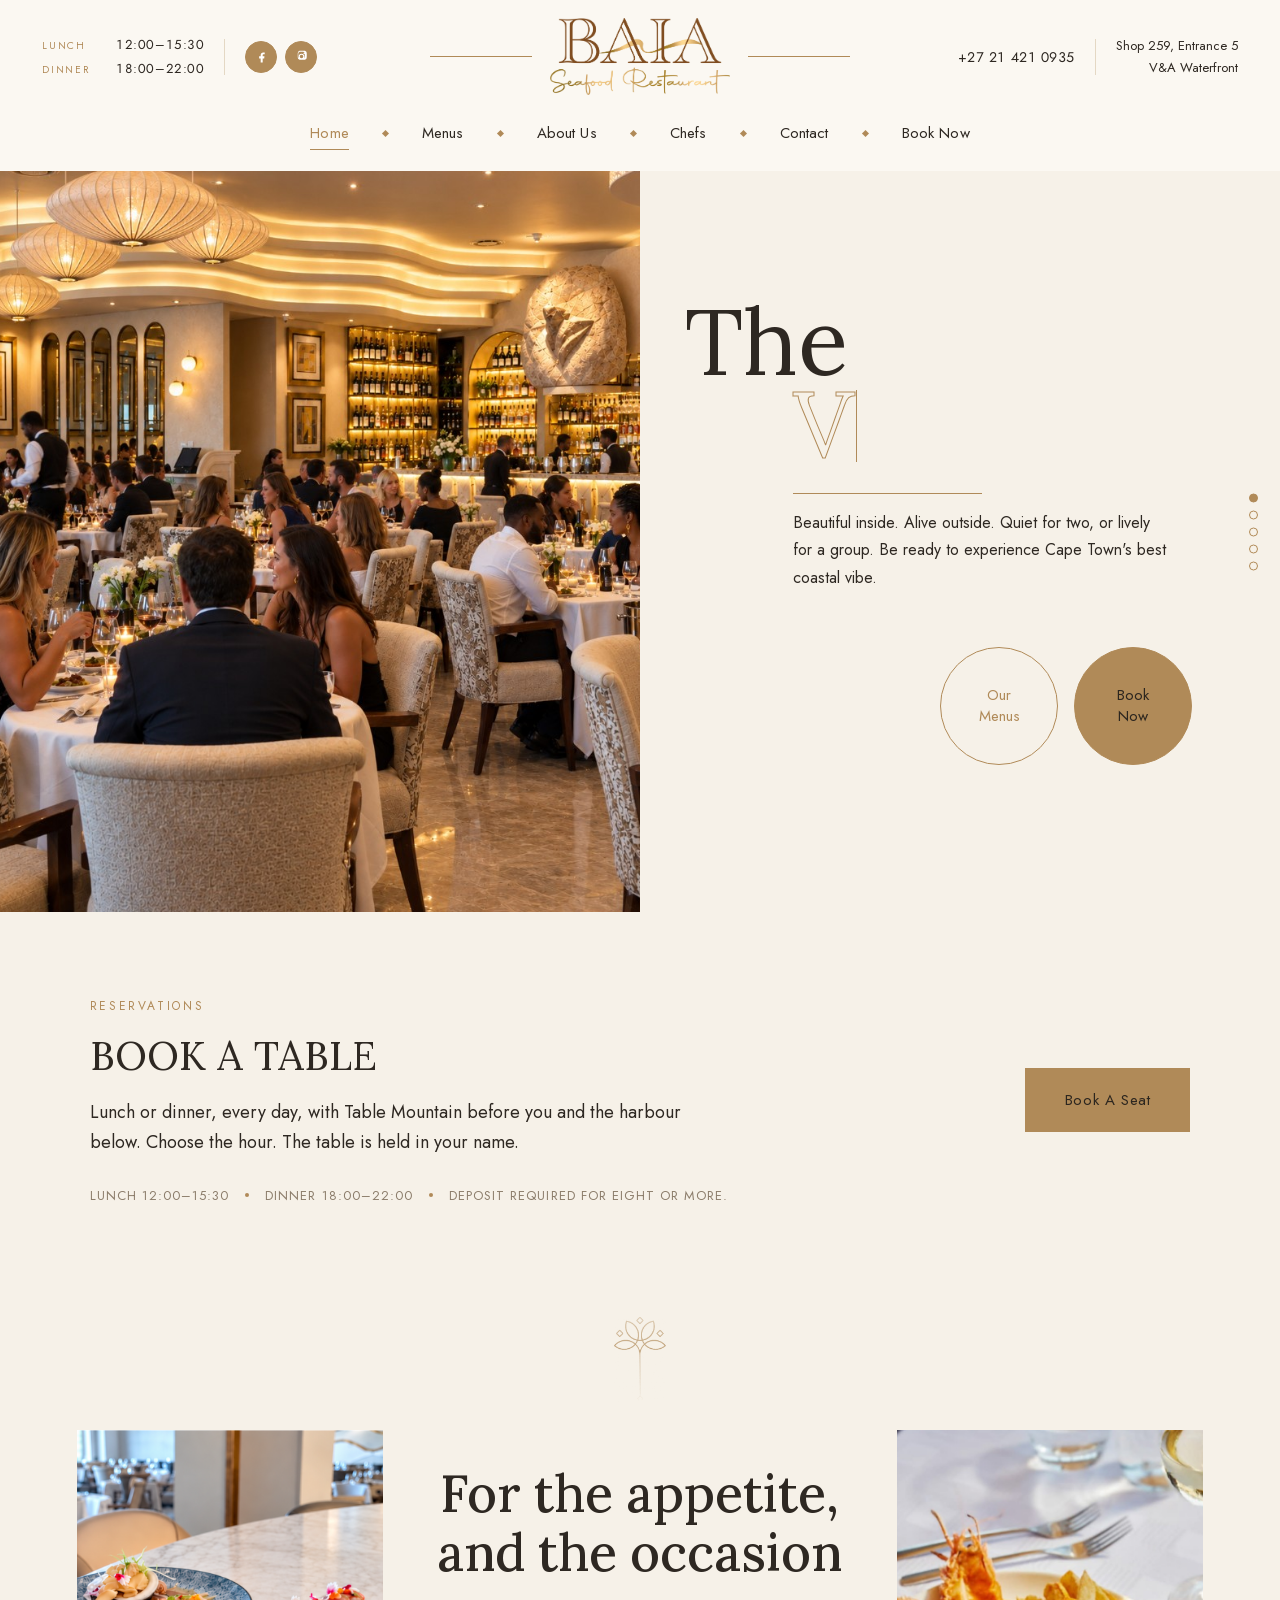
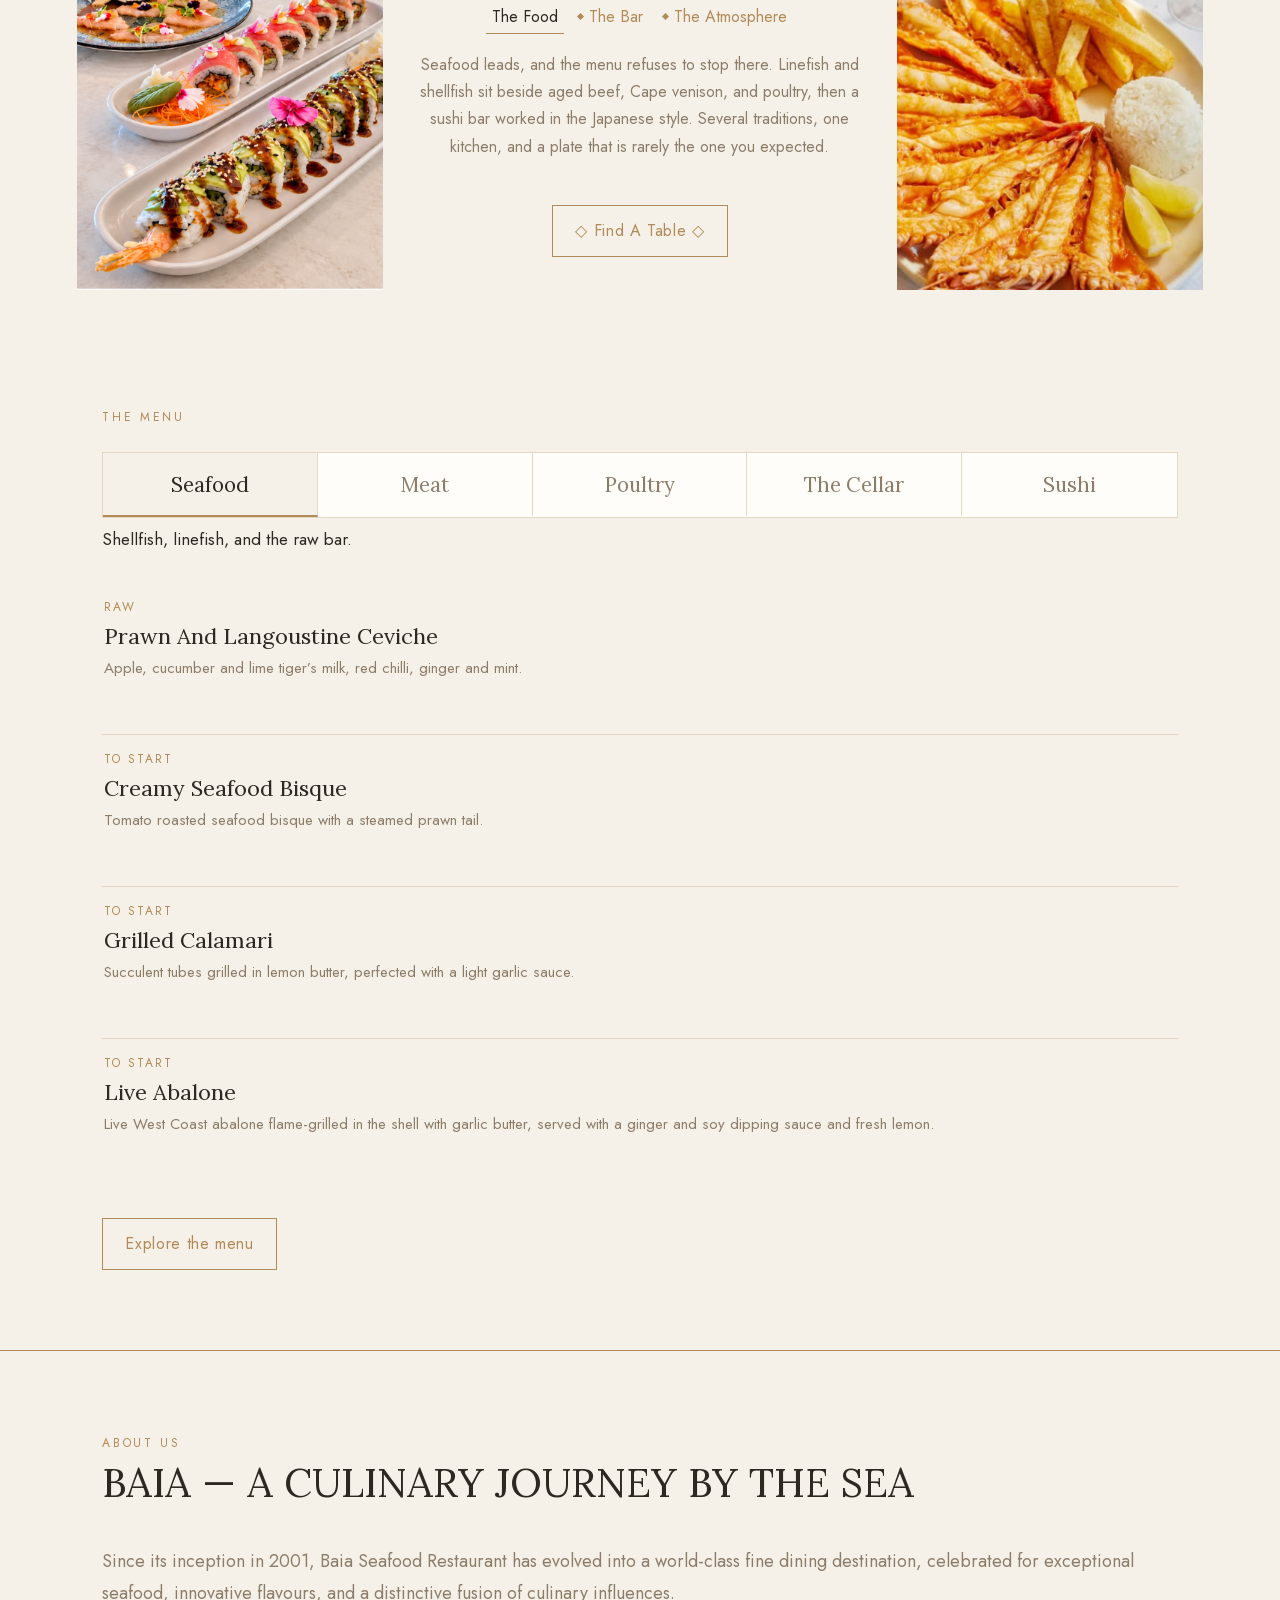
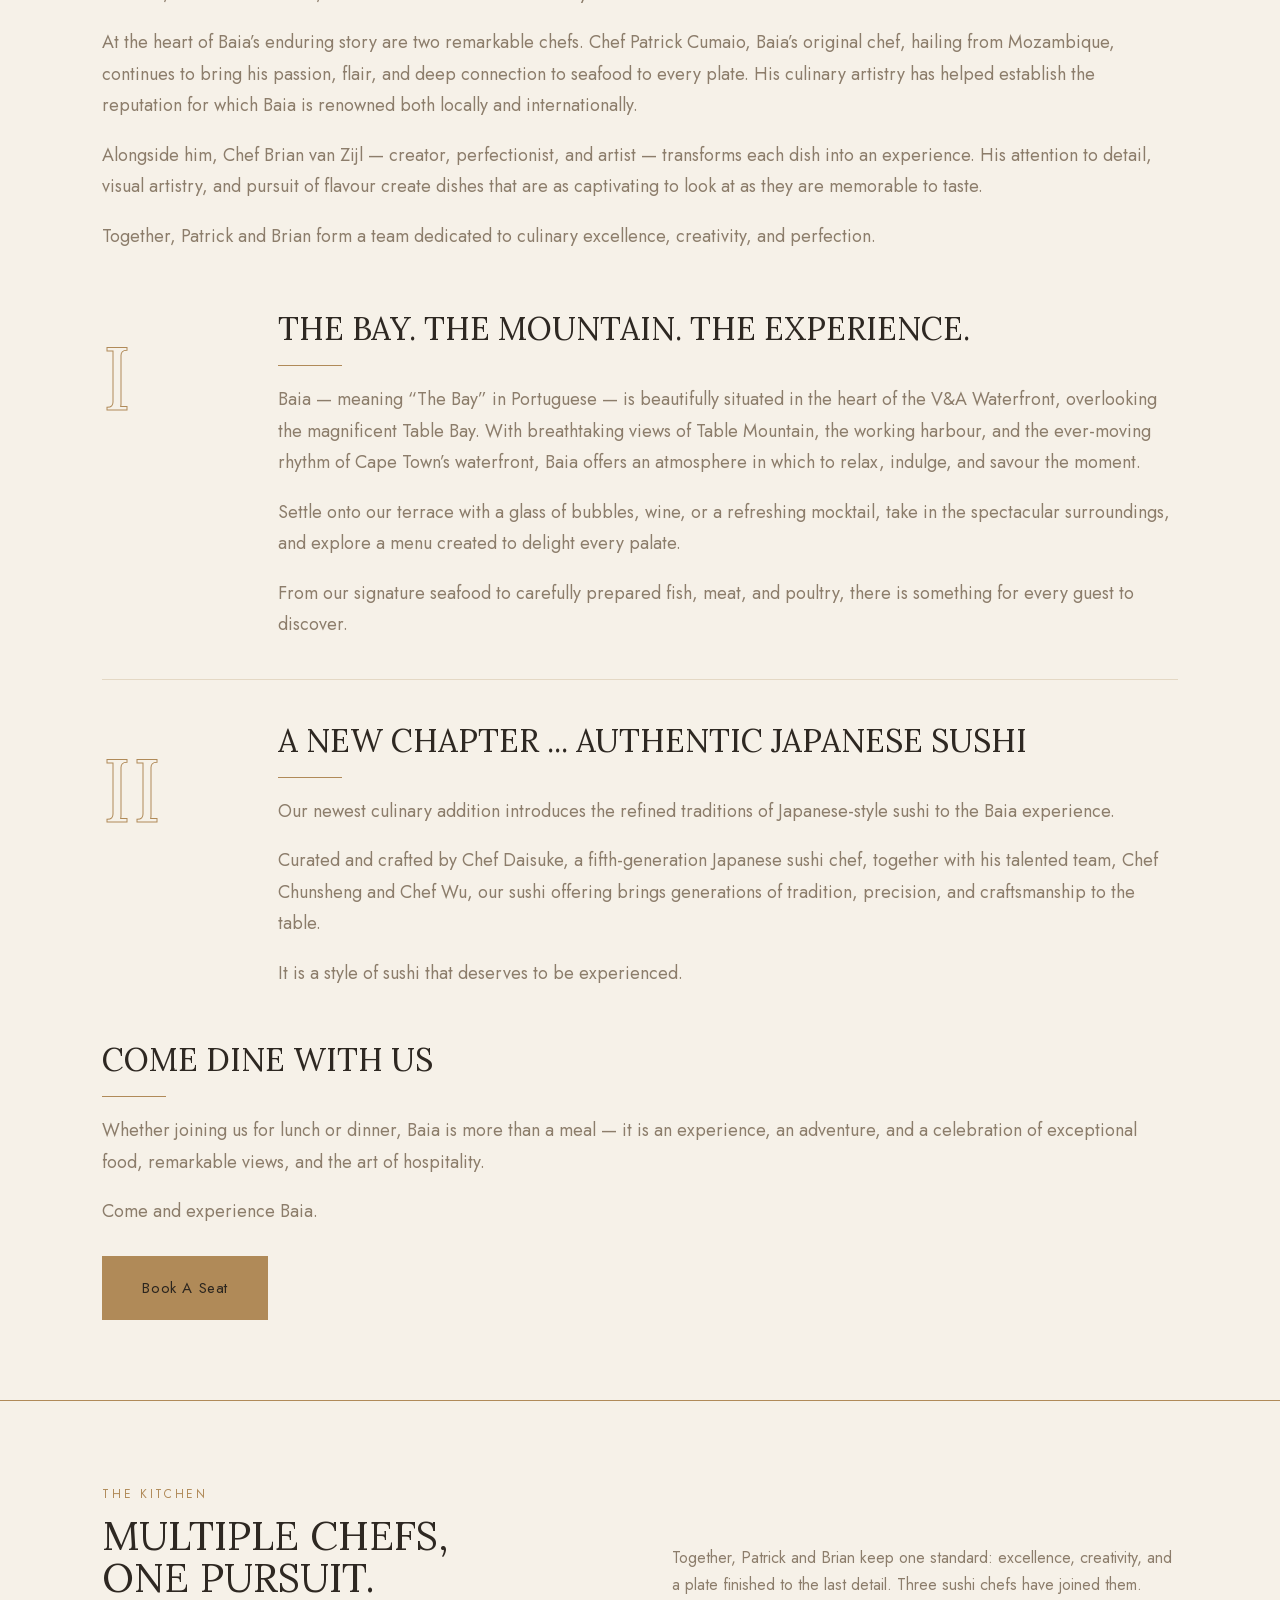
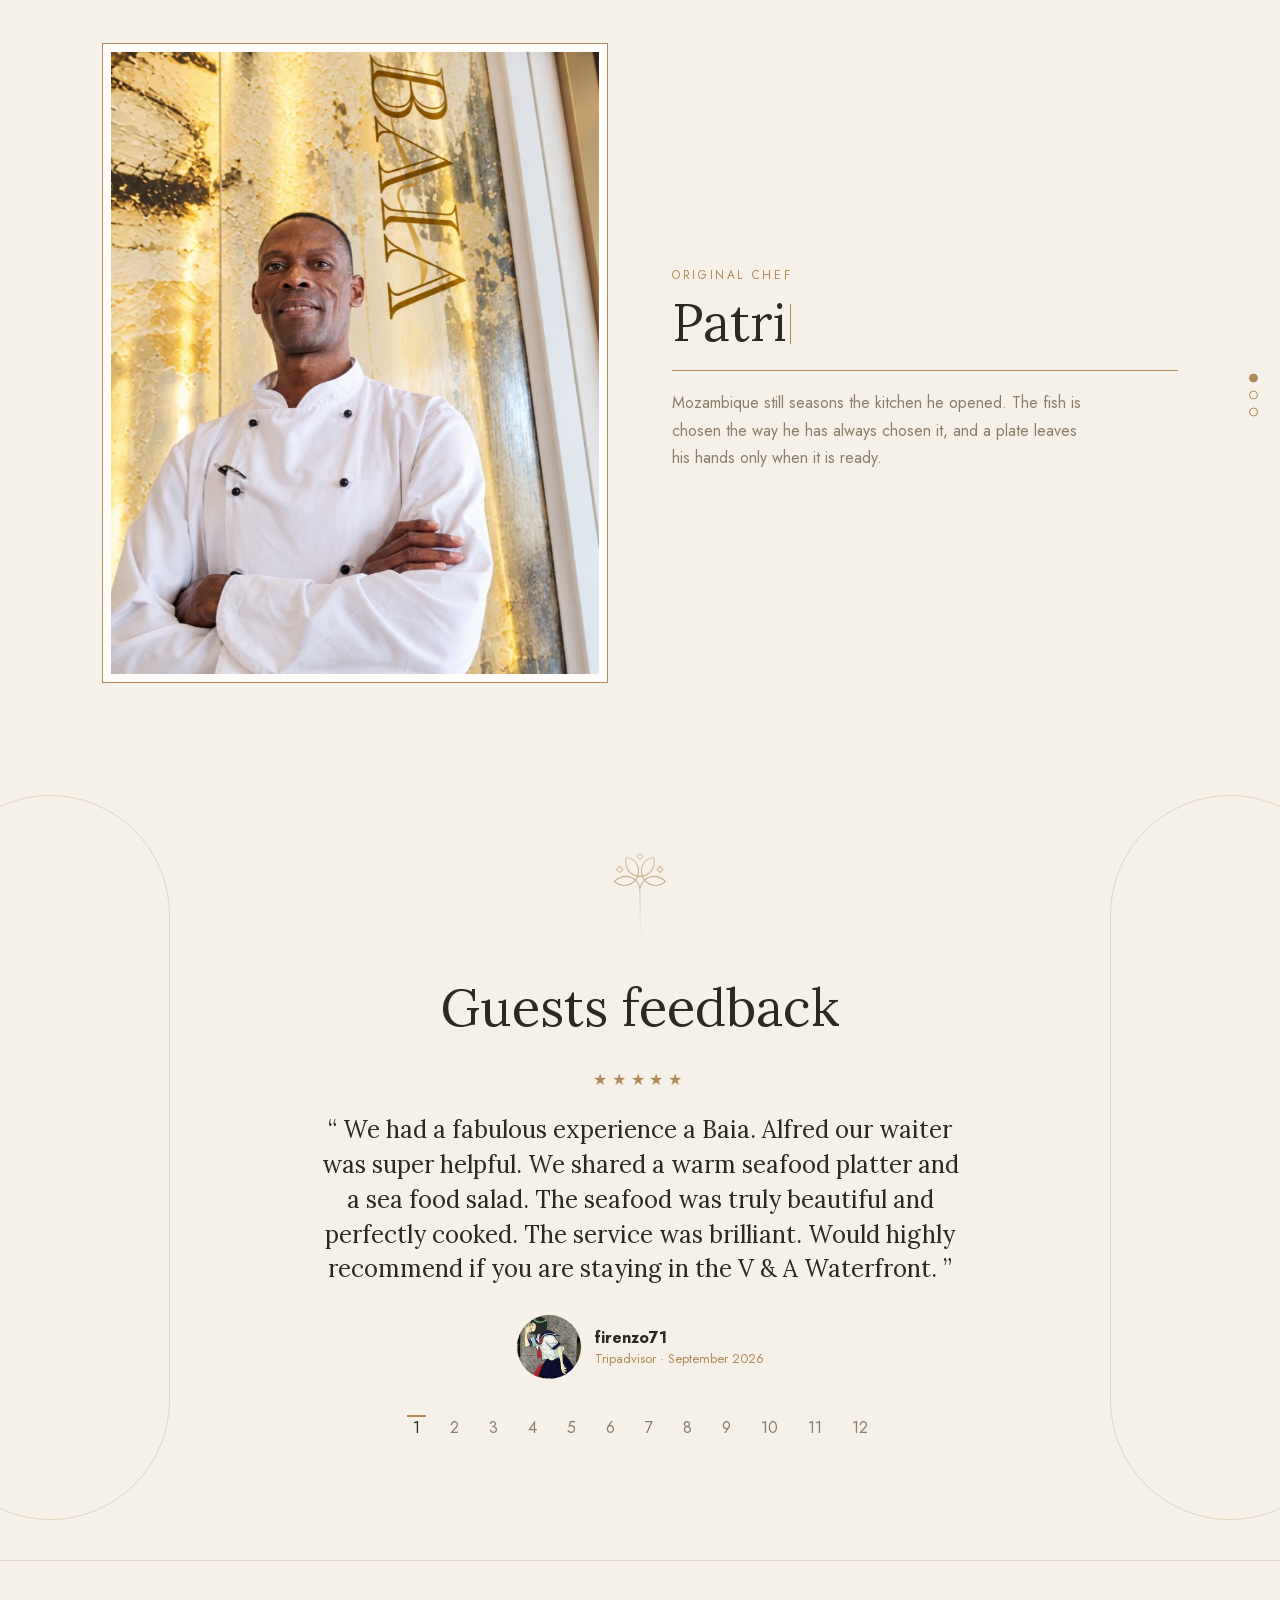
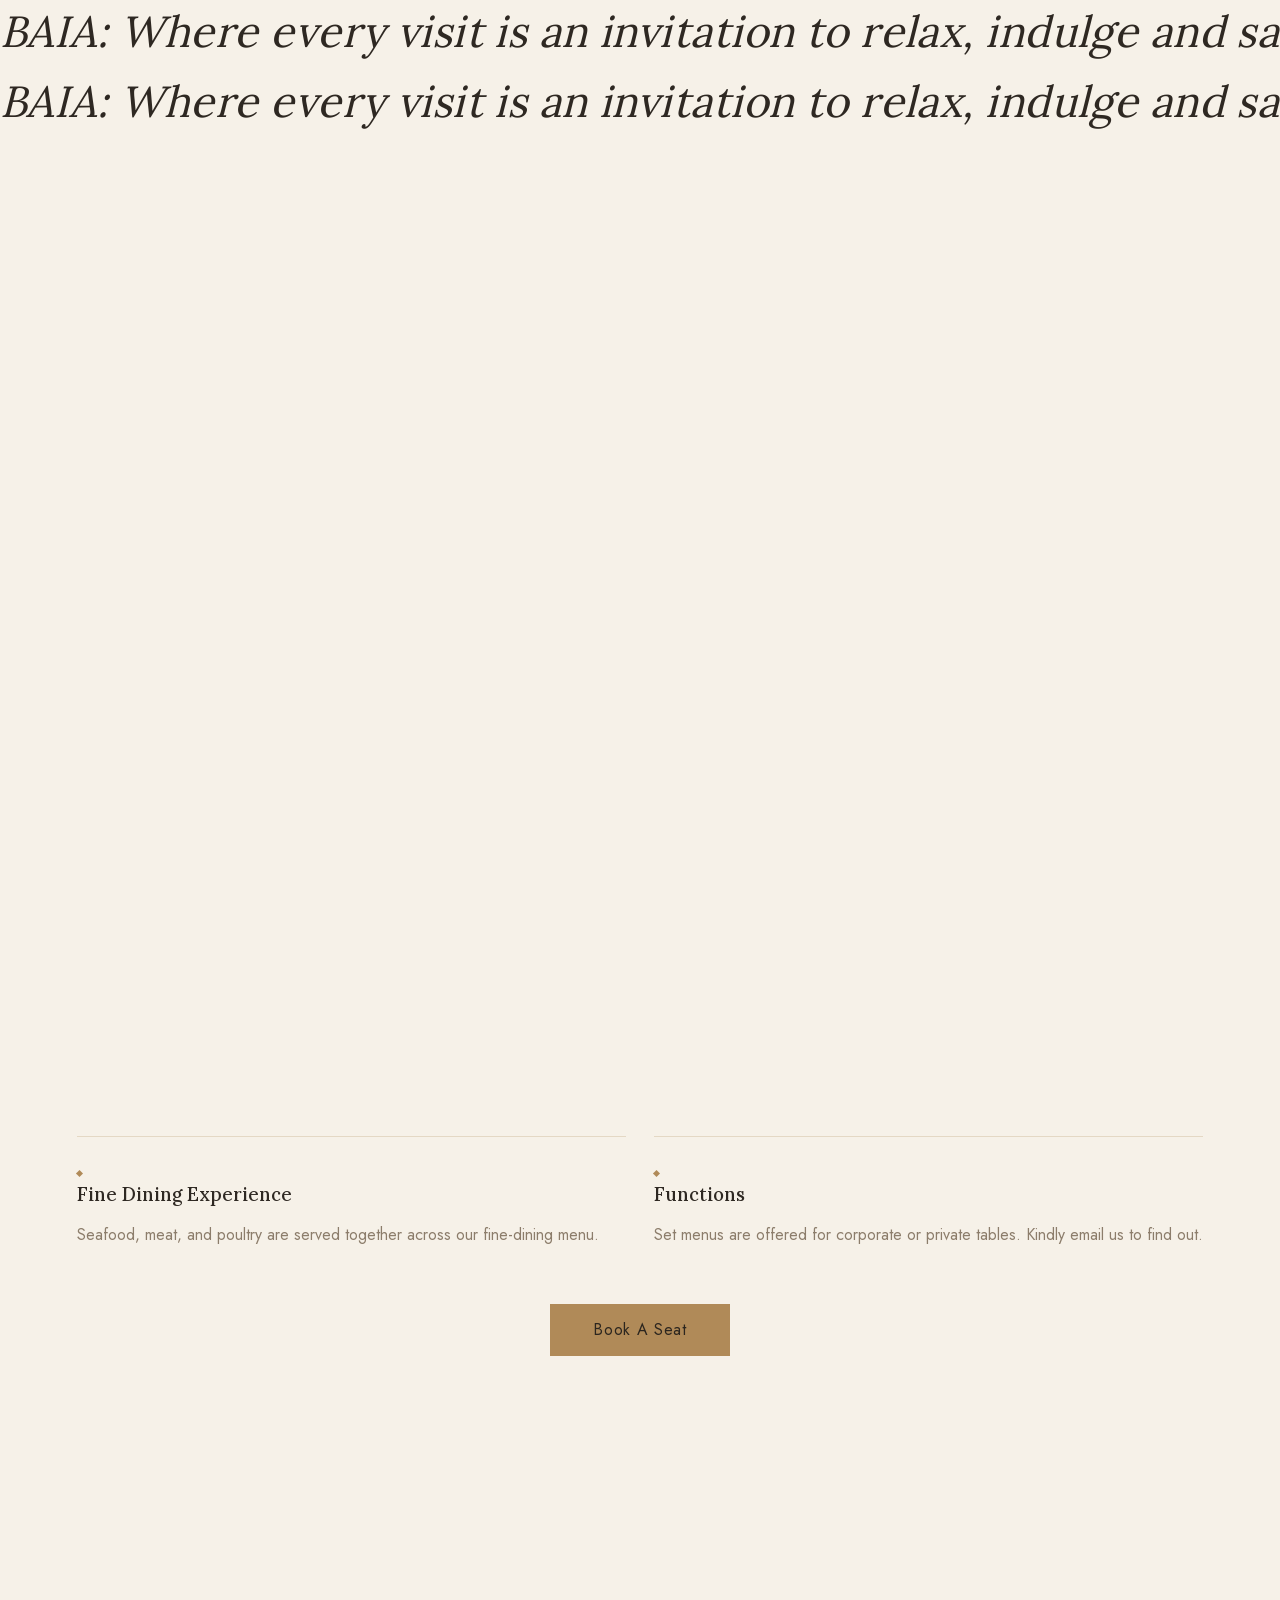
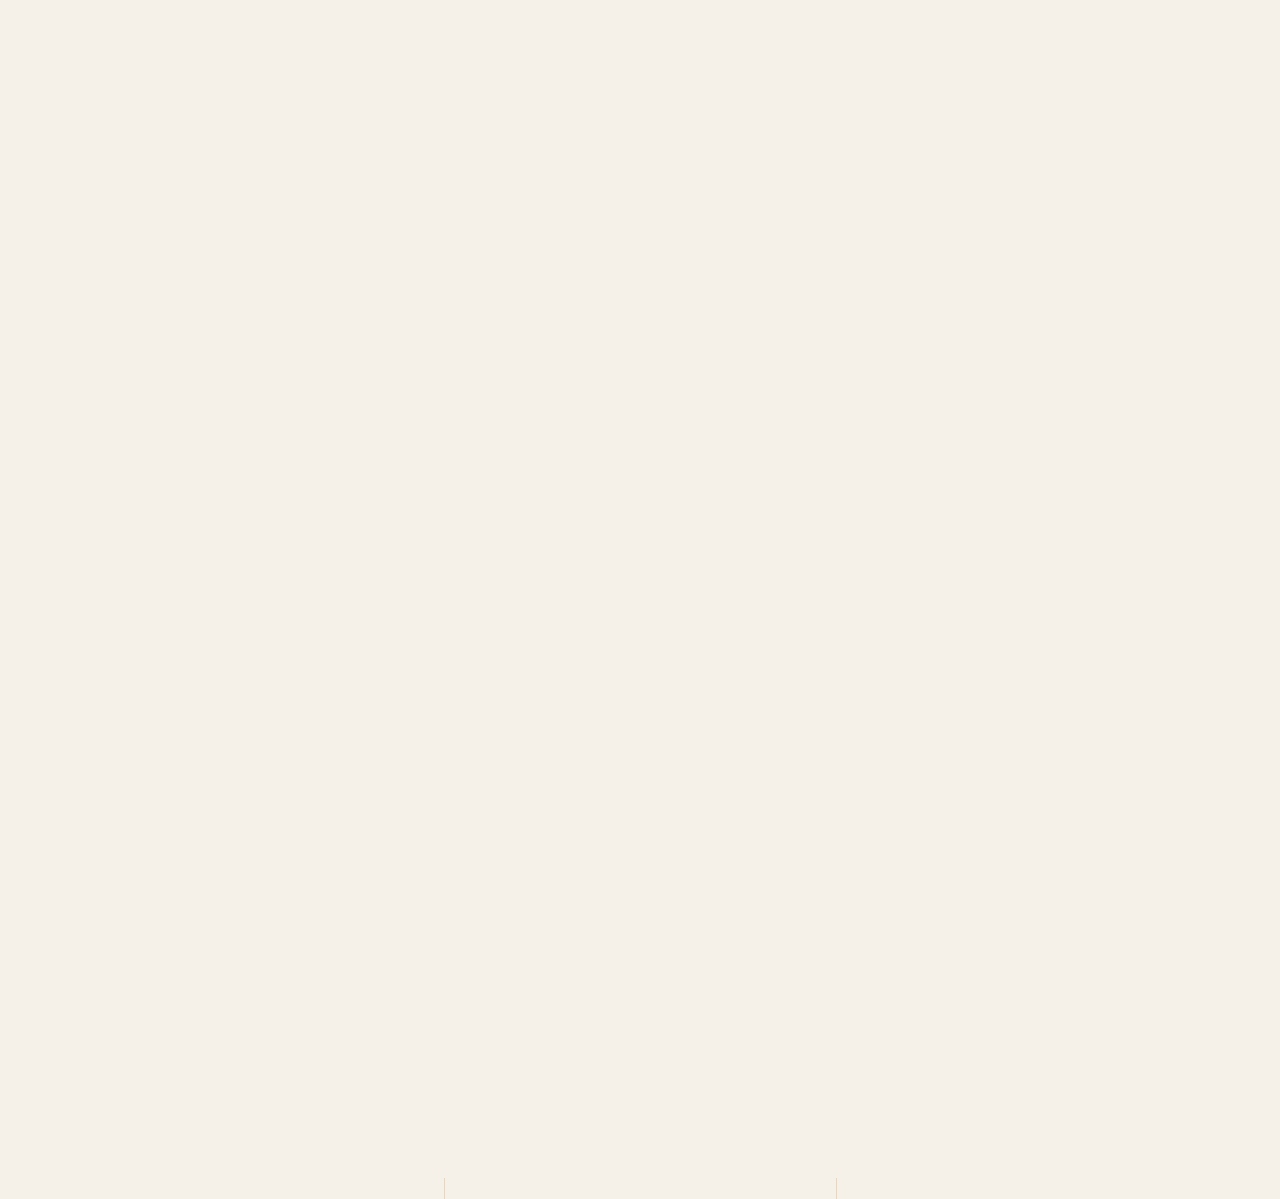
==== commit 7a8e3c7c: "Publish the latest home page. Co-authored-by: Cursor <cursoragent@cursor.com>" ====
--- a/about/index.html
+++ b/about/index.html
@@ -1 +1 @@
-<!DOCTYPE html><!--d9yloO607gFJ_rxpqstWD--><html lang="en" class="__variable_c19f6d __variable_d8f060"><head><meta charSet="utf-8"/><meta name="viewport" content="width=device-width, initial-scale=1"/><link rel="preload" href="/_next/static/media/5c0c2bcbaa4149ca-s.p.woff2" as="font" crossorigin="" type="font/woff2"/><link rel="preload" href="/_next/static/media/9dd75fadc5b3df29-s.p.woff2" as="font" crossorigin="" type="font/woff2"/><link rel="preload" as="image" href="/brand/baia-logo.png?v=4"/><link rel="stylesheet" href="/_next/static/css/0f7e83b5c54e9b9b.css" data-precedence="next"/><link rel="preload" as="script" fetchPriority="low" href="/_next/static/chunks/webpack-75a5e3ce0c363631.js"/><script src="/_next/static/chunks/4bd1b696-c023c6e3521b1417.js" async=""></script><script src="/_next/static/chunks/255-9c0c72a5d4870e58.js" async=""></script><script src="/_next/static/chunks/main-app-c6679bb073e35617.js" async=""></script><script src="/_next/static/chunks/619-ba102abea3e3d0e4.js" async=""></script><script src="/_next/static/chunks/813-b9c11788c8caf6c8.js" async=""></script><script src="/_next/static/chunks/app/layout-e9a6f1c3f19a4385.js" async=""></script><script src="/_next/static/chunks/app/about/page-6eea51b13ec574dc.js" async=""></script><meta name="next-size-adjust" content=""/><title>Baía Seafood Restaurant</title><meta name="description" content="Baía, pronounced Ba-hia, is a seafood restaurant upstairs at Entrance 5, V&amp;A Waterfront, Cape Town."/><script src="/_next/static/chunks/polyfills-42372ed130431b0a.js" noModule=""></script></head><body><div hidden=""><!--$--><!--/$--></div><div class="loader is-on" aria-hidden="false"><img class="logo " src="/brand/baia-logo.png?v=4" alt="Baía Seafood Restaurant"/></div><header class="site-header "><div class="utility"><div class="utility-side utility-left"><dl class="utility-hours"><div><dt>Lunch</dt><dd>12:00–15:30</dd></div><div><dt>Dinner</dt><dd>18:00–22:00</dd></div></dl><span class="utility-split" aria-hidden="true"></span><span class="follow"><a href="https://www.facebook.com/baiaseafoodrestaurant/" aria-label="Facebook" target="_blank" rel="noreferrer"><svg viewBox="0 0 24 24" aria-hidden="true"><path fill="currentColor" d="M14.8 8.4h2.3V5.4h-2.3c-2.5 0-4.1 1.6-4.1 4.2v1.9H8.2V15h2.5v6.6h3.2V15h2.4l.4-3.5h-2.8V9.7c0-.8.3-1.3 1.3-1.3z"></path></svg></a><a href="https://www.instagram.com/baiaseafoodrestaurant/" aria-label="Instagram" target="_blank" rel="noreferrer"><svg viewBox="0 0 24 24" aria-hidden="true"><path fill="currentColor" d="M12 7.6a4.4 4.4 0 1 0 0 8.8 4.4 4.4 0 0 0 0-8.8zm0 7.2a2.8 2.8 0 1 1 0-5.6 2.8 2.8 0 0 1 0 5.6zM17.2 7.1a1 1 0 1 1-2 0 1 1 0 0 1 2 0zM12 4.4c1.5 0 1.6 0 2.2.1.5 0 .9.1 1.2.2.4.2.6.3.9.6.2.2.4.5.6.9.1.3.2.7.2 1.2.1.6.1.7.1 2.2s0 1.6-.1 2.2c0 .5-.1.9-.2 1.2-.2.4-.4.6-.6.9-.3.2-.5.4-.9.6-.3.1-.7.2-1.2.2-.6.1-.7.1-2.2.1s-1.6 0-2.2-.1c-.5 0-.9-.1-1.2-.2-.4-.2-.6-.4-.9-.6-.2-.3-.4-.5-.6-.9-.1-.3-.2-.7-.2-1.2-.1-.6-.1-.7-.1-2.2s0-1.6.1-2.2c0-.5.1-.9.2-1.2.2-.4.4-.7.6-.9.3-.3.5-.4.9-.6.3-.1.7-.2 1.2-.2.6-.1.7-.1 2.2-.1zm0-1.6c-1.5 0-1.7 0-2.3.1-.6 0-1.1.1-1.5.3-.4.1-.8.4-1.1.7-.3.3-.6.7-.7 1.1-.2.4-.3.9-.3 1.5C6 7.1 6 7.3 6 8.8v2.4c0 1.5 0 1.7.1 2.3.1.6.1 1.1.3 1.5.1.4.4.8.7 1.1.3.3.7.6 1.1.7.4.2.9.3 1.5.3.6.1.8.1 2.3.1h2.4c1.5 0 1.7 0 2.3-.1.6 0 1.1-.1 1.5-.3.4-.1.8-.4 1.1-.7.3-.3.6-.7.7-1.1.2-.4.3-.9.3-1.5.1-.6.1-.8.1-2.3V8.8c0-1.5 0-1.7-.1-2.3 0-.6-.1-1.1-.3-1.5-.1-.4-.4-.8-.7-1.1-.3-.3-.7-.6-1.1-.7-.4-.2-.9-.3-1.5-.3-.6-.1-.8-.1-2.3-.1H12z"></path></svg></a></span></div><div class="utility-center"><span class="rule"></span><a class="utility-logo" aria-label="Baía home" href="/"><img class="logo " src="/brand/baia-logo.png?v=4" alt="Baía Seafood Restaurant"/></a><span class="rule"></span></div><div class="utility-side utility-right"><a class="utility-phone" href="tel:+27214210935">+27 21 421 0935</a><span class="utility-split" aria-hidden="true"></span><a class="utility-address" href="https://www.google.com/maps/search/?api=1&amp;query=Baia+Seafood+Restaurant+Shop+259+Entrance+5+V%26A+Waterfront+Cape+Town+8001" target="_blank" rel="noreferrer"><span>Shop 259, Entrance 5</span><span>V&amp;A Waterfront</span></a></div></div><div class="nav-bar"><a class="nav-logo" aria-label="Baía home" href="/"><img class="logo " src="/brand/baia-logo.png?v=4" alt="Baía Seafood Restaurant"/></a><button type="button" class="burger" aria-label="Open navigation"><span></span><span></span><span></span></button><nav class="main-nav" aria-label="Primary"><a class="" href="/">Home</a><i class="diamond" aria-hidden="true"></i><a href="/#explore">Menus</a><i class="diamond" aria-hidden="true"></i><a href="/#about">About Us</a><i class="diamond" aria-hidden="true"></i><a href="/#chefs">Chefs</a><i class="diamond" aria-hidden="true"></i><a href="/#footer">Contact</a><i class="diamond" aria-hidden="true"></i><a href="https://www.dineplan.com/restaurant/baia-seafood-restaurant" target="_blank" rel="noreferrer">Book Now</a></nav><button type="button" class="dot-grid" aria-label="Open panel"><i></i><i></i><i></i><i></i><i></i><i></i><i></i><i></i><i></i></button></div></header><div class="offcanvas "><button type="button" class="sheet-close">Close</button><img class="logo " src="/brand/baia-logo.png?v=4" alt="Baía Seafood Restaurant"/><p>BAIA: Where every visit is an invitation to relax, indulge and savour the best of Cape Town&#x27;s coastal dining.</p><a class="off-line" href="tel:+27214210935"><svg viewBox="0 0 24 24" aria-hidden="true"><path fill="none" stroke="currentColor" stroke-width="1.6" stroke-linecap="round" stroke-linejoin="round" d="M8 3h3l1.4 3.4-2 1.2a12 12 0 0 0 6 6l1.2-2L21 13v3a2 2 0 0 1-2.2 2A17 17 0 0 1 6 6.2 2 2 0 0 1 8 3z"></path></svg>+27 21 421 0935</a><a class="off-line" href="mailto:baiarestaurant@wol.co.za"><svg viewBox="0 0 24 24" aria-hidden="true"><rect x="3.5" y="5.5" width="17" height="13" rx="1.4" fill="none" stroke="currentColor" stroke-width="1.6"></rect><path d="M4.5 7.2 12 12.4l7.5-5.2" fill="none" stroke="currentColor" stroke-width="1.6" stroke-linejoin="round"></path></svg>baiarestaurant@wol.co.za</a><a class="off-address" href="https://www.google.com/maps/search/?api=1&amp;query=Baia+Seafood+Restaurant+Shop+259+Entrance+5+V%26A+Waterfront+Cape+Town+8001" target="_blank" rel="noreferrer">Shop 259, Entrance 5, V&amp;A Waterfront, Cape Town 8001</a><div class="off-map"><iframe title="Map of Baía at the V&amp;A Waterfront" src="https://maps.google.com/maps?q=Shop%20259%20Entrance%205%20V%26A%20Waterfront%20Cape%20Town%208001&amp;z=16&amp;output=embed" loading="lazy"></iframe><a class="map-open" href="https://www.google.com/maps/search/?api=1&amp;query=Baia+Seafood+Restaurant+Shop+259+Entrance+5+V%26A+Waterfront+Cape+Town+8001" target="_blank" rel="noreferrer" aria-label="Open Shop 259, Entrance 5, V&amp;A Waterfront, Cape Town 8001 in Google Maps"></a></div><a class="btn-fill off-book" href="https://www.dineplan.com/restaurant/baia-seafood-restaurant" target="_blank" rel="noreferrer">Book Now</a></div><div class="cursor-outer" aria-hidden="true"></div><div class="cursor-inner" aria-hidden="true"></div><main><!--$--><!--/$--></main><footer class="site-footer" id="footer"><div class="foot-grid"><section><i class="diamond" aria-hidden="true"></i><h2>Get In Touch</h2><p class="foot-contact"><svg viewBox="0 0 24 24" aria-hidden="true"><path fill="none" stroke="currentColor" stroke-width="1.6" stroke-linecap="round" stroke-linejoin="round" d="M8 3h3l1.4 3.4-2 1.2a12 12 0 0 0 6 6l1.2-2L21 13v3a2 2 0 0 1-2.2 2A17 17 0 0 1 6 6.2 2 2 0 0 1 8 3z"></path></svg><a href="tel:+27214210935">+27 21 421 0935</a></p><p class="foot-contact"><svg viewBox="0 0 24 24" aria-hidden="true"><rect x="3.5" y="5.5" width="17" height="13" rx="1.4" fill="none" stroke="currentColor" stroke-width="1.6"></rect><path d="M4.5 7.2 12 12.4l7.5-5.2" fill="none" stroke="currentColor" stroke-width="1.6" stroke-linejoin="round"></path></svg><a href="mailto:baiarestaurant@wol.co.za">baiarestaurant@wol.co.za</a></p></section><section><i class="diamond" aria-hidden="true"></i><h2>Address</h2><p>Shop 259, Entrance 5, V&amp;A Waterfront, Cape Town 8001</p></section><section><i class="diamond" aria-hidden="true"></i><h2>Opening Hours</h2><p class="copper">Mon – Sun: 12:00 – 15:30</p><p class="copper">Mon – Sun: 18:00 – 22:00</p></section></div><div class="foot-logo"><img class="logo " src="/brand/baia-logo.png?v=4" alt="Baía Seafood Restaurant"/></div><div class="foot-bottom"><p>Copyright © <!-- -->2026<!-- --> <!-- -->Baía Seafood Restaurant</p></div></footer><button type="button" class="to-top " aria-label="Back to top">↑</button><script src="/_next/static/chunks/webpack-75a5e3ce0c363631.js" id="_R_" async=""></script><script>(self.__next_f=self.__next_f||[]).push([0])</script><script>self.__next_f.push([1,"1:\"$Sreact.fragment\"\n2:I[1421,[\"619\",\"static/chunks/619-ba102abea3e3d0e4.js\",\"813\",\"static/chunks/813-b9c11788c8caf6c8.js\",\"177\",\"static/chunks/app/layout-e9a6f1c3f19a4385.js\"],\"Shell\"]\n3:I[9766,[],\"\"]\n4:I[8924,[],\"\"]\n5:I[486,[\"220\",\"static/chunks/app/about/page-6eea51b13ec574dc.js\"],\"Jump\"]\n6:I[4431,[],\"OutletBoundary\"]\n8:I[5278,[],\"AsyncMetadataOutlet\"]\na:I[4431,[],\"ViewportBoundary\"]\nc:I[4431,[],\"MetadataBoundary\"]\nd:\"$Sreact.suspense\"\nf:I[7150,[],\"\"]\n:HL[\"/_next/static/media/5c0c2bcbaa4149ca-s.p.woff2\",\"font\",{\"crossOrigin\":\"\",\"type\":\"font/woff2\"}]\n:HL[\"/_next/static/media/9dd75fadc5b3df29-s.p.woff2\",\"font\",{\"crossOrigin\":\"\",\"type\":\"font/woff2\"}]\n:HL[\"/_next/static/css/0f7e83b5c54e9b9b.css\",\"style\"]\n"])</script><script>self.__next_f.push([1,"0:{\"P\":null,\"b\":\"d9yloO607gFJ-rxpqstWD\",\"p\":\"\",\"c\":[\"\",\"about\"],\"i\":false,\"f\":[[[\"\",{\"children\":[\"about\",{\"children\":[\"__PAGE__\",{}]}]},\"$undefined\",\"$undefined\",true],[\"\",[\"$\",\"$1\",\"c\",{\"children\":[[[\"$\",\"link\",\"0\",{\"rel\":\"stylesheet\",\"href\":\"/_next/static/css/0f7e83b5c54e9b9b.css\",\"precedence\":\"next\",\"crossOrigin\":\"$undefined\",\"nonce\":\"$undefined\"}]],[\"$\",\"html\",null,{\"lang\":\"en\",\"className\":\"__variable_c19f6d __variable_d8f060\",\"suppressHydrationWarning\":true,\"children\":[\"$\",\"body\",null,{\"suppressHydrationWarning\":true,\"children\":[\"$\",\"$L2\",null,{\"children\":[\"$\",\"$L3\",null,{\"parallelRouterKey\":\"children\",\"error\":\"$undefined\",\"errorStyles\":\"$undefined\",\"errorScripts\":\"$undefined\",\"template\":[\"$\",\"$L4\",null,{}],\"templateStyles\":\"$undefined\",\"templateScripts\":\"$undefined\",\"notFound\":[[[\"$\",\"title\",null,{\"children\":\"404: This page could not be found.\"}],[\"$\",\"div\",null,{\"style\":{\"fontFamily\":\"system-ui,\\\"Segoe UI\\\",Roboto,Helvetica,Arial,sans-serif,\\\"Apple Color Emoji\\\",\\\"Segoe UI Emoji\\\"\",\"height\":\"100vh\",\"textAlign\":\"center\",\"display\":\"flex\",\"flexDirection\":\"column\",\"alignItems\":\"center\",\"justifyContent\":\"center\"},\"children\":[\"$\",\"div\",null,{\"children\":[[\"$\",\"style\",null,{\"dangerouslySetInnerHTML\":{\"__html\":\"body{color:#000;background:#fff;margin:0}.next-error-h1{border-right:1px solid rgba(0,0,0,.3)}@media (prefers-color-scheme:dark){body{color:#fff;background:#000}.next-error-h1{border-right:1px solid rgba(255,255,255,.3)}}\"}}],[\"$\",\"h1\",null,{\"className\":\"next-error-h1\",\"style\":{\"display\":\"inline-block\",\"margin\":\"0 20px 0 0\",\"padding\":\"0 23px 0 0\",\"fontSize\":24,\"fontWeight\":500,\"verticalAlign\":\"top\",\"lineHeight\":\"49px\"},\"children\":404}],[\"$\",\"div\",null,{\"style\":{\"display\":\"inline-block\"},\"children\":[\"$\",\"h2\",null,{\"style\":{\"fontSize\":14,\"fontWeight\":400,\"lineHeight\":\"49px\",\"margin\":0},\"children\":\"This page could not be found.\"}]}]]}]}]],[]],\"forbidden\":\"$undefined\",\"unauthorized\":\"$undefined\"}]}]}]}]]}],{\"children\":[\"about\",[\"$\",\"$1\",\"c\",{\"children\":[null,[\"$\",\"$L3\",null,{\"parallelRouterKey\":\"children\",\"error\":\"$undefined\",\"errorStyles\":\"$undefined\",\"errorScripts\":\"$undefined\",\"template\":[\"$\",\"$L4\",null,{}],\"templateStyles\":\"$undefined\",\"templateScripts\":\"$undefined\",\"notFound\":\"$undefined\",\"forbidden\":\"$undefined\",\"unauthorized\":\"$undefined\"}]]}],{\"children\":[\"__PAGE__\",[\"$\",\"$1\",\"c\",{\"children\":[[\"$\",\"$L5\",null,{\"hash\":\"#story\"}],null,[\"$\",\"$L6\",null,{\"children\":[\"$L7\",[\"$\",\"$L8\",null,{\"promise\":\"$@9\"}]]}]]}],{},null,false]},null,false]},null,false],[\"$\",\"$1\",\"h\",{\"children\":[null,[[\"$\",\"$La\",null,{\"children\":\"$Lb\"}],[\"$\",\"meta\",null,{\"name\":\"next-size-adjust\",\"content\":\"\"}]],[\"$\",\"$Lc\",null,{\"children\":[\"$\",\"div\",null,{\"hidden\":true,\"children\":[\"$\",\"$d\",null,{\"fallback\":null,\"children\":\"$Le\"}]}]}]]}],false]],\"m\":\"$undefined\",\"G\":[\"$f\",[]],\"s\":false,\"S\":true}\n"])</script><script>self.__next_f.push([1,"b:[[\"$\",\"meta\",\"0\",{\"charSet\":\"utf-8\"}],[\"$\",\"meta\",\"1\",{\"name\":\"viewport\",\"content\":\"width=device-width, initial-scale=1\"}]]\n7:null\n"])</script><script>self.__next_f.push([1,"9:{\"metadata\":[[\"$\",\"title\",\"0\",{\"children\":\"Baía Seafood Restaurant\"}],[\"$\",\"meta\",\"1\",{\"name\":\"description\",\"content\":\"Baía, pronounced Ba-hia, is a seafood restaurant upstairs at Entrance 5, V\u0026A Waterfront, Cape Town.\"}]],\"error\":null,\"digest\":\"$undefined\"}\n"])</script><script>self.__next_f.push([1,"e:\"$9:metadata\"\n"])</script></body></html>+<!DOCTYPE html><!--Xb9tnurbhRBdftlOVtGem--><html lang="en" class="__variable_c19f6d __variable_d8f060"><head><meta charSet="utf-8"/><meta name="viewport" content="width=device-width, initial-scale=1"/><link rel="preload" href="/_next/static/media/5c0c2bcbaa4149ca-s.p.woff2" as="font" crossorigin="" type="font/woff2"/><link rel="preload" href="/_next/static/media/9dd75fadc5b3df29-s.p.woff2" as="font" crossorigin="" type="font/woff2"/><link rel="preload" as="image" href="/brand/baia-logo.png?v=4"/><link rel="stylesheet" href="/_next/static/css/4edcfd3e1d58201a.css" data-precedence="next"/><link rel="preload" as="script" fetchPriority="low" href="/_next/static/chunks/webpack-75a5e3ce0c363631.js"/><script src="/_next/static/chunks/4bd1b696-c023c6e3521b1417.js" async=""></script><script src="/_next/static/chunks/255-9c0c72a5d4870e58.js" async=""></script><script src="/_next/static/chunks/main-app-c6679bb073e35617.js" async=""></script><script src="/_next/static/chunks/619-ba102abea3e3d0e4.js" async=""></script><script src="/_next/static/chunks/813-b9c11788c8caf6c8.js" async=""></script><script src="/_next/static/chunks/app/layout-e9a6f1c3f19a4385.js" async=""></script><script src="/_next/static/chunks/app/about/page-6eea51b13ec574dc.js" async=""></script><meta name="next-size-adjust" content=""/><title>Baía Seafood Restaurant</title><meta name="description" content="Baía, pronounced Ba-hia, is a seafood restaurant upstairs at Entrance 5, V&amp;A Waterfront, Cape Town."/><script src="/_next/static/chunks/polyfills-42372ed130431b0a.js" noModule=""></script></head><body><div hidden=""><!--$--><!--/$--></div><div class="loader is-on" aria-hidden="false"><img class="logo " src="/brand/baia-logo.png?v=4" alt="Baía Seafood Restaurant"/></div><header class="site-header "><div class="utility"><div class="utility-side utility-left"><dl class="utility-hours"><div><dt>Lunch</dt><dd>12:00–15:30</dd></div><div><dt>Dinner</dt><dd>18:00–22:00</dd></div></dl><span class="utility-split" aria-hidden="true"></span><span class="follow"><a href="https://www.facebook.com/baiaseafoodrestaurant/" aria-label="Facebook" target="_blank" rel="noreferrer"><svg viewBox="0 0 24 24" aria-hidden="true"><path fill="currentColor" d="M14.8 8.4h2.3V5.4h-2.3c-2.5 0-4.1 1.6-4.1 4.2v1.9H8.2V15h2.5v6.6h3.2V15h2.4l.4-3.5h-2.8V9.7c0-.8.3-1.3 1.3-1.3z"></path></svg></a><a href="https://www.instagram.com/baiaseafoodrestaurant/" aria-label="Instagram" target="_blank" rel="noreferrer"><svg viewBox="0 0 24 24" aria-hidden="true"><path fill="currentColor" d="M12 7.6a4.4 4.4 0 1 0 0 8.8 4.4 4.4 0 0 0 0-8.8zm0 7.2a2.8 2.8 0 1 1 0-5.6 2.8 2.8 0 0 1 0 5.6zM17.2 7.1a1 1 0 1 1-2 0 1 1 0 0 1 2 0zM12 4.4c1.5 0 1.6 0 2.2.1.5 0 .9.1 1.2.2.4.2.6.3.9.6.2.2.4.5.6.9.1.3.2.7.2 1.2.1.6.1.7.1 2.2s0 1.6-.1 2.2c0 .5-.1.9-.2 1.2-.2.4-.4.6-.6.9-.3.2-.5.4-.9.6-.3.1-.7.2-1.2.2-.6.1-.7.1-2.2.1s-1.6 0-2.2-.1c-.5 0-.9-.1-1.2-.2-.4-.2-.6-.4-.9-.6-.2-.3-.4-.5-.6-.9-.1-.3-.2-.7-.2-1.2-.1-.6-.1-.7-.1-2.2s0-1.6.1-2.2c0-.5.1-.9.2-1.2.2-.4.4-.7.6-.9.3-.3.5-.4.9-.6.3-.1.7-.2 1.2-.2.6-.1.7-.1 2.2-.1zm0-1.6c-1.5 0-1.7 0-2.3.1-.6 0-1.1.1-1.5.3-.4.1-.8.4-1.1.7-.3.3-.6.7-.7 1.1-.2.4-.3.9-.3 1.5C6 7.1 6 7.3 6 8.8v2.4c0 1.5 0 1.7.1 2.3.1.6.1 1.1.3 1.5.1.4.4.8.7 1.1.3.3.7.6 1.1.7.4.2.9.3 1.5.3.6.1.8.1 2.3.1h2.4c1.5 0 1.7 0 2.3-.1.6 0 1.1-.1 1.5-.3.4-.1.8-.4 1.1-.7.3-.3.6-.7.7-1.1.2-.4.3-.9.3-1.5.1-.6.1-.8.1-2.3V8.8c0-1.5 0-1.7-.1-2.3 0-.6-.1-1.1-.3-1.5-.1-.4-.4-.8-.7-1.1-.3-.3-.7-.6-1.1-.7-.4-.2-.9-.3-1.5-.3-.6-.1-.8-.1-2.3-.1H12z"></path></svg></a></span></div><div class="utility-center"><span class="rule"></span><a class="utility-logo" aria-label="Baía home" href="/"><img class="logo " src="/brand/baia-logo.png?v=4" alt="Baía Seafood Restaurant"/></a><span class="rule"></span></div><div class="utility-side utility-right"><a class="utility-phone" href="tel:+27214210935">+27 21 421 0935</a><span class="utility-split" aria-hidden="true"></span><a class="utility-address" href="https://www.google.com/maps/search/?api=1&amp;query=Baia+Seafood+Restaurant+Shop+259+Entrance+5+V%26A+Waterfront+Cape+Town+8001" target="_blank" rel="noreferrer"><span>Shop 259, Entrance 5</span><span>V&amp;A Waterfront</span></a></div></div><div class="nav-bar"><a class="nav-logo" aria-label="Baía home" href="/"><img class="logo " src="/brand/baia-logo.png?v=4" alt="Baía Seafood Restaurant"/></a><button type="button" class="burger" aria-label="Open navigation"><span></span><span></span><span></span></button><nav class="main-nav" aria-label="Primary"><a class="" href="/">Home</a><i class="diamond" aria-hidden="true"></i><a href="/#explore">Menus</a><i class="diamond" aria-hidden="true"></i><a href="/#about">About Us</a><i class="diamond" aria-hidden="true"></i><a href="/#chefs">Chefs</a><i class="diamond" aria-hidden="true"></i><a href="/#footer">Contact</a><i class="diamond" aria-hidden="true"></i><a href="https://www.dineplan.com/restaurant/baia-seafood-restaurant" target="_blank" rel="noreferrer">Book Now</a></nav><button type="button" class="dot-grid" aria-label="Open panel"><i></i><i></i><i></i><i></i><i></i><i></i><i></i><i></i><i></i></button></div></header><div class="offcanvas "><button type="button" class="sheet-close">Close</button><img class="logo " src="/brand/baia-logo.png?v=4" alt="Baía Seafood Restaurant"/><p>BAIA: Where every visit is an invitation to relax, indulge and savour the best of Cape Town&#x27;s coastal dining.</p><a class="off-line" href="tel:+27214210935"><svg viewBox="0 0 24 24" aria-hidden="true"><path fill="none" stroke="currentColor" stroke-width="1.6" stroke-linecap="round" stroke-linejoin="round" d="M8 3h3l1.4 3.4-2 1.2a12 12 0 0 0 6 6l1.2-2L21 13v3a2 2 0 0 1-2.2 2A17 17 0 0 1 6 6.2 2 2 0 0 1 8 3z"></path></svg>+27 21 421 0935</a><a class="off-line" href="mailto:baiarestaurant@wol.co.za"><svg viewBox="0 0 24 24" aria-hidden="true"><rect x="3.5" y="5.5" width="17" height="13" rx="1.4" fill="none" stroke="currentColor" stroke-width="1.6"></rect><path d="M4.5 7.2 12 12.4l7.5-5.2" fill="none" stroke="currentColor" stroke-width="1.6" stroke-linejoin="round"></path></svg>baiarestaurant@wol.co.za</a><a class="off-address" href="https://www.google.com/maps/search/?api=1&amp;query=Baia+Seafood+Restaurant+Shop+259+Entrance+5+V%26A+Waterfront+Cape+Town+8001" target="_blank" rel="noreferrer">Shop 259, Entrance 5, V&amp;A Waterfront, Cape Town 8001</a><div class="off-map"><iframe title="Map of Baía at the V&amp;A Waterfront" src="https://maps.google.com/maps?q=Shop%20259%20Entrance%205%20V%26A%20Waterfront%20Cape%20Town%208001&amp;z=16&amp;output=embed" loading="lazy"></iframe><a class="map-open" href="https://www.google.com/maps/search/?api=1&amp;query=Baia+Seafood+Restaurant+Shop+259+Entrance+5+V%26A+Waterfront+Cape+Town+8001" target="_blank" rel="noreferrer" aria-label="Open Shop 259, Entrance 5, V&amp;A Waterfront, Cape Town 8001 in Google Maps"></a></div><a class="btn-fill off-book" href="https://www.dineplan.com/restaurant/baia-seafood-restaurant" target="_blank" rel="noreferrer">Book Now</a></div><div class="cursor-outer" aria-hidden="true"></div><div class="cursor-inner" aria-hidden="true"></div><main><!--$--><!--/$--></main><footer class="site-footer" id="footer"><div class="foot-grid"><section><i class="diamond" aria-hidden="true"></i><h2>Get In Touch</h2><p class="foot-contact"><svg viewBox="0 0 24 24" aria-hidden="true"><path fill="none" stroke="currentColor" stroke-width="1.6" stroke-linecap="round" stroke-linejoin="round" d="M8 3h3l1.4 3.4-2 1.2a12 12 0 0 0 6 6l1.2-2L21 13v3a2 2 0 0 1-2.2 2A17 17 0 0 1 6 6.2 2 2 0 0 1 8 3z"></path></svg><a href="tel:+27214210935">+27 21 421 0935</a></p><p class="foot-contact"><svg viewBox="0 0 24 24" aria-hidden="true"><rect x="3.5" y="5.5" width="17" height="13" rx="1.4" fill="none" stroke="currentColor" stroke-width="1.6"></rect><path d="M4.5 7.2 12 12.4l7.5-5.2" fill="none" stroke="currentColor" stroke-width="1.6" stroke-linejoin="round"></path></svg><a href="mailto:baiarestaurant@wol.co.za">baiarestaurant@wol.co.za</a></p></section><section><i class="diamond" aria-hidden="true"></i><h2>Address</h2><p>Shop 259, Entrance 5, V&amp;A Waterfront, Cape Town 8001</p></section><section><i class="diamond" aria-hidden="true"></i><h2>Opening Hours</h2><p class="copper">Mon – Sun: 12:00 – 15:30</p><p class="copper">Mon – Sun: 18:00 – 22:00</p></section></div><div class="foot-logo"><img class="logo " src="/brand/baia-logo.png?v=4" alt="Baía Seafood Restaurant"/></div><div class="foot-bottom"><p>Copyright © <!-- -->2026<!-- --> <!-- -->Baía Seafood Restaurant</p></div></footer><button type="button" class="to-top " aria-label="Back to top">↑</button><script src="/_next/static/chunks/webpack-75a5e3ce0c363631.js" id="_R_" async=""></script><script>(self.__next_f=self.__next_f||[]).push([0])</script><script>self.__next_f.push([1,"1:\"$Sreact.fragment\"\n2:I[1421,[\"619\",\"static/chunks/619-ba102abea3e3d0e4.js\",\"813\",\"static/chunks/813-b9c11788c8caf6c8.js\",\"177\",\"static/chunks/app/layout-e9a6f1c3f19a4385.js\"],\"Shell\"]\n3:I[9766,[],\"\"]\n4:I[8924,[],\"\"]\n5:I[486,[\"220\",\"static/chunks/app/about/page-6eea51b13ec574dc.js\"],\"Jump\"]\n6:I[4431,[],\"OutletBoundary\"]\n8:I[5278,[],\"AsyncMetadataOutlet\"]\na:I[4431,[],\"ViewportBoundary\"]\nc:I[4431,[],\"MetadataBoundary\"]\nd:\"$Sreact.suspense\"\nf:I[7150,[],\"\"]\n:HL[\"/_next/static/media/5c0c2bcbaa4149ca-s.p.woff2\",\"font\",{\"crossOrigin\":\"\",\"type\":\"font/woff2\"}]\n:HL[\"/_next/static/media/9dd75fadc5b3df29-s.p.woff2\",\"font\",{\"crossOrigin\":\"\",\"type\":\"font/woff2\"}]\n:HL[\"/_next/static/css/4edcfd3e1d58201a.css\",\"style\"]\n"])</script><script>self.__next_f.push([1,"0:{\"P\":null,\"b\":\"Xb9tnurbhRBdftlOVtGem\",\"p\":\"\",\"c\":[\"\",\"about\"],\"i\":false,\"f\":[[[\"\",{\"children\":[\"about\",{\"children\":[\"__PAGE__\",{}]}]},\"$undefined\",\"$undefined\",true],[\"\",[\"$\",\"$1\",\"c\",{\"children\":[[[\"$\",\"link\",\"0\",{\"rel\":\"stylesheet\",\"href\":\"/_next/static/css/4edcfd3e1d58201a.css\",\"precedence\":\"next\",\"crossOrigin\":\"$undefined\",\"nonce\":\"$undefined\"}]],[\"$\",\"html\",null,{\"lang\":\"en\",\"className\":\"__variable_c19f6d __variable_d8f060\",\"suppressHydrationWarning\":true,\"children\":[\"$\",\"body\",null,{\"suppressHydrationWarning\":true,\"children\":[\"$\",\"$L2\",null,{\"children\":[\"$\",\"$L3\",null,{\"parallelRouterKey\":\"children\",\"error\":\"$undefined\",\"errorStyles\":\"$undefined\",\"errorScripts\":\"$undefined\",\"template\":[\"$\",\"$L4\",null,{}],\"templateStyles\":\"$undefined\",\"templateScripts\":\"$undefined\",\"notFound\":[[[\"$\",\"title\",null,{\"children\":\"404: This page could not be found.\"}],[\"$\",\"div\",null,{\"style\":{\"fontFamily\":\"system-ui,\\\"Segoe UI\\\",Roboto,Helvetica,Arial,sans-serif,\\\"Apple Color Emoji\\\",\\\"Segoe UI Emoji\\\"\",\"height\":\"100vh\",\"textAlign\":\"center\",\"display\":\"flex\",\"flexDirection\":\"column\",\"alignItems\":\"center\",\"justifyContent\":\"center\"},\"children\":[\"$\",\"div\",null,{\"children\":[[\"$\",\"style\",null,{\"dangerouslySetInnerHTML\":{\"__html\":\"body{color:#000;background:#fff;margin:0}.next-error-h1{border-right:1px solid rgba(0,0,0,.3)}@media (prefers-color-scheme:dark){body{color:#fff;background:#000}.next-error-h1{border-right:1px solid rgba(255,255,255,.3)}}\"}}],[\"$\",\"h1\",null,{\"className\":\"next-error-h1\",\"style\":{\"display\":\"inline-block\",\"margin\":\"0 20px 0 0\",\"padding\":\"0 23px 0 0\",\"fontSize\":24,\"fontWeight\":500,\"verticalAlign\":\"top\",\"lineHeight\":\"49px\"},\"children\":404}],[\"$\",\"div\",null,{\"style\":{\"display\":\"inline-block\"},\"children\":[\"$\",\"h2\",null,{\"style\":{\"fontSize\":14,\"fontWeight\":400,\"lineHeight\":\"49px\",\"margin\":0},\"children\":\"This page could not be found.\"}]}]]}]}]],[]],\"forbidden\":\"$undefined\",\"unauthorized\":\"$undefined\"}]}]}]}]]}],{\"children\":[\"about\",[\"$\",\"$1\",\"c\",{\"children\":[null,[\"$\",\"$L3\",null,{\"parallelRouterKey\":\"children\",\"error\":\"$undefined\",\"errorStyles\":\"$undefined\",\"errorScripts\":\"$undefined\",\"template\":[\"$\",\"$L4\",null,{}],\"templateStyles\":\"$undefined\",\"templateScripts\":\"$undefined\",\"notFound\":\"$undefined\",\"forbidden\":\"$undefined\",\"unauthorized\":\"$undefined\"}]]}],{\"children\":[\"__PAGE__\",[\"$\",\"$1\",\"c\",{\"children\":[[\"$\",\"$L5\",null,{\"hash\":\"#story\"}],null,[\"$\",\"$L6\",null,{\"children\":[\"$L7\",[\"$\",\"$L8\",null,{\"promise\":\"$@9\"}]]}]]}],{},null,false]},null,false]},null,false],[\"$\",\"$1\",\"h\",{\"children\":[null,[[\"$\",\"$La\",null,{\"children\":\"$Lb\"}],[\"$\",\"meta\",null,{\"name\":\"next-size-adjust\",\"content\":\"\"}]],[\"$\",\"$Lc\",null,{\"children\":[\"$\",\"div\",null,{\"hidden\":true,\"children\":[\"$\",\"$d\",null,{\"fallback\":null,\"children\":\"$Le\"}]}]}]]}],false]],\"m\":\"$undefined\",\"G\":[\"$f\",[]],\"s\":false,\"S\":true}\n"])</script><script>self.__next_f.push([1,"b:[[\"$\",\"meta\",\"0\",{\"charSet\":\"utf-8\"}],[\"$\",\"meta\",\"1\",{\"name\":\"viewport\",\"content\":\"width=device-width, initial-scale=1\"}]]\n7:null\n"])</script><script>self.__next_f.push([1,"9:{\"metadata\":[[\"$\",\"title\",\"0\",{\"children\":\"Baía Seafood Restaurant\"}],[\"$\",\"meta\",\"1\",{\"name\":\"description\",\"content\":\"Baía, pronounced Ba-hia, is a seafood restaurant upstairs at Entrance 5, V\u0026A Waterfront, Cape Town.\"}]],\"error\":null,\"digest\":\"$undefined\"}\n"])</script><script>self.__next_f.push([1,"e:\"$9:metadata\"\n"])</script></body></html>
--- a/_next/static/css/4edcfd3e1d58201a.css
+++ b/_next/static/css/4edcfd3e1d58201a.css
@@ -0,0 +1 @@
+@font-face{font-family:Lora;font-style:normal;font-weight:400 700;font-display:swap;src:url(/_next/static/media/03b436aa846269de-s.woff2) format("woff2");unicode-range:u+0460-052f,u+1c80-1c8a,u+20b4,u+2de0-2dff,u+a640-a69f,u+fe2e-fe2f}@font-face{font-family:Lora;font-style:normal;font-weight:400 700;font-display:swap;src:url(/_next/static/media/0086f8992871c45b-s.woff2) format("woff2");unicode-range:u+0301,u+0400-045f,u+0490-0491,u+04b0-04b1,u+2116}@font-face{font-family:Lora;font-style:normal;font-weight:400 700;font-display:swap;src:url(/_next/static/media/ab00a911ac2adf48-s.woff2) format("woff2");unicode-range:u+0302-0303,u+0305,u+0307-0308,u+0310,u+0312,u+0315,u+031a,u+0326-0327,u+032c,u+032f-0330,u+0332-0333,u+0338,u+033a,u+0346,u+034d,u+0391-03a1,u+03a3-03a9,u+03b1-03c9,u+03d1,u+03d5-03d6,u+03f0-03f1,u+03f4-03f5,u+2016-2017,u+2034-2038,u+203c,u+2040,u+2043,u+2047,u+2050,u+2057,u+205f,u+2070-2071,u+2074-209f,u+20d0-20dc,u+20e1,u+20e5-20ef,u+2100-2112,u+2114-2115,u+2117-2121,u+2123-214f,u+2190,u+2192,u+2194-21ae,u+21b0-21e5,u+21f1-21f2,u+21f4-2211,u+2213-2214,u+2216-22ff,u+2308-230b,u+2310,u+2319,u+231c-2321,u+2336-237a,u+237c,u+2395,u+239b-23b7,u+23d0,u+23dc-23e1,u+2474-2475,u+25af,u+25b3,u+25b7,u+25bd,u+25c1,u+25ca,u+25cc,u+25fb,u+266d-266f,u+27c0-27ff,u+2900-2aff,u+2b0e-2b11,u+2b30-2b4c,u+2bfe,u+3030,u+ff5b,u+ff5d,u+1d400-1d7ff,u+1ee??}@font-face{font-family:Lora;font-style:normal;font-weight:400 700;font-display:swap;src:url(/_next/static/media/36008747766f78c6-s.woff2) format("woff2");unicode-range:u+0001-000c,u+000e-001f,u+007f-009f,u+20dd-20e0,u+20e2-20e4,u+2150-218f,u+2190,u+2192,u+2194-2199,u+21af,u+21e6-21f0,u+21f3,u+2218-2219,u+2299,u+22c4-22c6,u+2300-243f,u+2440-244a,u+2460-24ff,u+25a0-27bf,u+28??,u+2921-2922,u+2981,u+29bf,u+29eb,u+2b??,u+4dc0-4dff,u+fff9-fffb,u+10140-1018e,u+10190-1019c,u+101a0,u+101d0-101fd,u+102e0-102fb,u+10e60-10e7e,u+1d2c0-1d2d3,u+1d2e0-1d37f,u+1f0??,u+1f100-1f1ae,u+1f1e6-1f1ff,u+1f30d-1f30f,u+1f315,u+1f31c,u+1f31e,u+1f320-1f32c,u+1f336,u+1f378,u+1f37d,u+1f382,u+1f393-1f39f,u+1f3a7-1f3a8,u+1f3ac-1f3af,u+1f3c2,u+1f3c4-1f3c6,u+1f3ca-1f3ce,u+1f3d4-1f3e0,u+1f3ed,u+1f3f1-1f3f3,u+1f3f5-1f3f7,u+1f408,u+1f415,u+1f41f,u+1f426,u+1f43f,u+1f441-1f442,u+1f444,u+1f446-1f449,u+1f44c-1f44e,u+1f453,u+1f46a,u+1f47d,u+1f4a3,u+1f4b0,u+1f4b3,u+1f4b9,u+1f4bb,u+1f4bf,u+1f4c8-1f4cb,u+1f4d6,u+1f4da,u+1f4df,u+1f4e3-1f4e6,u+1f4ea-1f4ed,u+1f4f7,u+1f4f9-1f4fb,u+1f4fd-1f4fe,u+1f503,u+1f507-1f50b,u+1f50d,u+1f512-1f513,u+1f53e-1f54a,u+1f54f-1f5fa,u+1f610,u+1f650-1f67f,u+1f687,u+1f68d,u+1f691,u+1f694,u+1f698,u+1f6ad,u+1f6b2,u+1f6b9-1f6ba,u+1f6bc,u+1f6c6-1f6cf,u+1f6d3-1f6d7,u+1f6e0-1f6ea,u+1f6f0-1f6f3,u+1f6f7-1f6fc,u+1f700-1f80b,u+1f810-1f847,u+1f850-1f859,u+1f860-1f887,u+1f890-1f8ad,u+1f8b0-1f8bb,u+1f8c0-1f8c1,u+1f8d0-1f8d8,u+1f900-1f90b,u+1f93b,u+1f946,u+1f984,u+1f996,u+1f9e9,u+1fa00-1fa6f,u+1fa70-1fa7c,u+1fa80-1fac6,u+1fac8,u+1facc-1fadd,u+1fadf-1faeb,u+1faef-1fafa,u+1fb??}@font-face{font-family:Lora;font-style:normal;font-weight:400 700;font-display:swap;src:url(/_next/static/media/6d38f9d4e0f4772b-s.woff2) format("woff2");unicode-range:u+0102-0103,u+0110-0111,u+0128-0129,u+0168-0169,u+01a0-01a1,u+01af-01b0,u+0300-0301,u+0303-0304,u+0308-0309,u+0323,u+0329,u+1ea0-1ef9,u+20ab}@font-face{font-family:Lora;font-style:normal;font-weight:400 700;font-display:swap;src:url(/_next/static/media/08aedeceaf1dcd57-s.woff2) format("woff2");unicode-range:u+0100-02ba,u+02bd-02c5,u+02c7-02cc,u+02ce-02d7,u+02dd-02ff,u+0304,u+0308,u+0329,u+1d00-1dbf,u+1e00-1e9f,u+1ef2-1eff,u+2020,u+20a0-20ab,u+20ad-20c4,u+2113,u+2c60-2c7f,u+a720-a7ff}@font-face{font-family:Lora;font-style:normal;font-weight:400 700;font-display:swap;src:url(/_next/static/media/5c0c2bcbaa4149ca-s.p.woff2) format("woff2");unicode-range:u+00??,u+0131,u+0152-0153,u+02bb-02bc,u+02c6,u+02da,u+02dc,u+0304,u+0308,u+0329,u+2000-206f,u+20ac,u+2122,u+2191,u+2193,u+2212,u+2215,u+feff,u+fffd}@font-face{font-family:Lora Fallback;src:local("Times New Roman");ascent-override:87.33%;descent-override:23.78%;line-gap-override:0.00%;size-adjust:115.20%}.__className_c19f6d{font-family:Lora,Lora Fallback;font-style:normal}.__variable_c19f6d{--font-lora:"Lora","Lora Fallback"}@font-face{font-family:Jost;font-style:normal;font-weight:100 900;font-display:swap;src:url(/_next/static/media/b8c37bb59076c047-s.woff2) format("woff2");unicode-range:u+0301,u+0400-045f,u+0490-0491,u+04b0-04b1,u+2116}@font-face{font-family:Jost;font-style:normal;font-weight:100 900;font-display:swap;src:url(/_next/static/media/5bbac197f803cc34-s.woff2) format("woff2");unicode-range:u+0100-02ba,u+02bd-02c5,u+02c7-02cc,u+02ce-02d7,u+02dd-02ff,u+0304,u+0308,u+0329,u+1d00-1dbf,u+1e00-1e9f,u+1ef2-1eff,u+2020,u+20a0-20ab,u+20ad-20c4,u+2113,u+2c60-2c7f,u+a720-a7ff}@font-face{font-family:Jost;font-style:normal;font-weight:100 900;font-display:swap;src:url(/_next/static/media/9dd75fadc5b3df29-s.p.woff2) format("woff2");unicode-range:u+00??,u+0131,u+0152-0153,u+02bb-02bc,u+02c6,u+02da,u+02dc,u+0304,u+0308,u+0329,u+2000-206f,u+20ac,u+2122,u+2191,u+2193,u+2212,u+2215,u+feff,u+fffd}@font-face{font-family:Jost Fallback;src:local("Arial");ascent-override:111.45%;descent-override:39.06%;line-gap-override:0.00%;size-adjust:96.01%}.__className_d8f060{font-family:Jost,Jost Fallback;font-style:normal}.__variable_d8f060{--font-jost:"Jost","Jost Fallback"}:root{--green:#f6f1e8;--deep:#2c261f;--black:#fbf8f2;--black-2:#fffdf9;--copper:#b08a58;--sage:#8c7d6b;--cream:#2e2822;--line:#e4d8c4;--font-serif:var(--font-lora),"Lora",serif;--font-sans:var(--font-jost),"Jost",sans-serif}*{box-sizing:border-box}html{scroll-behavior:smooth}body{margin:0;background:var(--green);color:var(--cream);font-family:var(--font-sans);font-weight:400;overflow-x:clip}img{max-width:100%;display:block;object-fit:cover}a{color:inherit;text-decoration:none}button,input,select,textarea{font:inherit;color:inherit}button{cursor:pointer;background:none;border:0}h1,h2,h3{font-family:var(--font-serif);font-weight:500;margin:0}.diamond{width:5px;height:5px;background:var(--copper);transform:rotate(45deg);display:inline-block;flex:none}img.logo{width:180px;max-width:180px;height:auto;object-fit:contain;border-radius:0;transition:transform .7s ease}img.logo:hover{transform:scale(1.045)}.loader img.logo{width:168px;max-width:168px;animation:logoBlink 1.5s ease-in-out infinite}@keyframes logoBlink{0%,38%{opacity:1}50%{opacity:.16}64%,to{opacity:1}}img.floral{width:52px;max-width:52px;height:auto;display:block;margin-inline:auto;object-fit:contain;border-radius:0;padding:0}.copper,.kicker{color:var(--copper)}.kicker{letter-spacing:.08em;font-size:14px}.btn-fill,.btn-line{display:inline-flex;align-items:center;justify-content:center;min-height:52px;padding:0 22px;letter-spacing:.04em}.btn-fill{background:var(--copper);color:var(--deep);transition:background .3s ease,color .3s ease,transform .3s ease}.btn-fill:hover{background:#c4a36e;transform:translateY(-2px)}.btn-line{border:1px solid var(--copper);color:var(--copper);transition:background .3s ease,color .3s ease}.btn-line:hover{background:var(--copper);color:var(--deep)}.hero-circle{transition:background .3s ease,color .3s ease}.hero-circle:hover{background:var(--copper);color:var(--deep)}.dish,.has-drop>button,.main-nav a{transition:color .3s ease}.cursor-inner,.cursor-outer{position:fixed;left:0;top:0;z-index:90;border-radius:50%;pointer-events:none;transform:translate(var(--cx,-100px),var(--cy,-100px)) translate(-50%,-50%)}.cursor-outer{width:36px;height:36px;border:1px solid var(--copper);transition:width .25s,height .25s,background .25s}.cursor-inner{width:6px;height:6px;background:var(--copper)}html.is-pointer .cursor-outer{width:56px;height:56px;background:rgba(176,138,88,.16)}@media (pointer:coarse){.cursor-inner,.cursor-outer{display:none}}.loader{position:fixed;inset:0;z-index:80;background:var(--green);display:grid;place-items:center;opacity:0;pointer-events:none;transition:opacity .5s ease}.loader.is-on{opacity:1;pointer-events:auto}.site-header{position:-webkit-sticky;position:sticky;top:0;z-index:40;background:var(--black)}.follow,.has-drop,.main-nav,.tabs,.tabs span,.utility,.utility-center,.utility-side{display:flex;align-items:center}.utility{display:grid;grid-template-columns:minmax(0,1fr) auto minmax(0,1fr);align-items:center;grid-gap:28px;gap:28px;padding:18px 42px 8px;color:var(--sage);font-size:13px}.utility-side{gap:20px;min-width:0}.utility-left{justify-content:flex-start}.utility-right{justify-content:flex-end}.utility-center{gap:18px;justify-content:center}.utility-center .rule{width:clamp(64px,8vw,140px);height:1px;background:var(--copper)}.utility a:hover{color:var(--copper)}.utility-hours{margin:0;display:grid;grid-gap:5px;gap:5px}.utility-hours div{display:grid;grid-template-columns:4.8em auto;grid-gap:12px;gap:12px;align-items:baseline}.utility-hours dt{margin:0;font-size:10px;letter-spacing:.18em;text-transform:uppercase;color:var(--copper)}.utility-hours dd{margin:0;color:var(--cream);letter-spacing:.04em;font-feature-settings:"tnum";font-variant-numeric:tabular-nums}.utility-split{width:1px;height:36px;background:var(--line);flex:none}.follow{gap:8px}.follow a{width:32px;height:32px;border:1px solid var(--copper);border-radius:50%;display:grid;place-items:center;background:var(--copper);color:#fff;transition:background .3s ease,border-color .3s ease,color .3s ease,transform .3s ease}.follow a svg{width:15px;height:15px;display:block}.follow a:hover{background:#fff;border-color:var(--copper);color:var(--copper);transform:translateY(-2px)}.utility-phone{letter-spacing:.04em;font-size:14px;font-feature-settings:"tnum";font-variant-numeric:tabular-nums}.utility-address,.utility-phone{color:var(--cream);white-space:nowrap}.utility-address{display:grid;justify-items:end;grid-gap:4px;gap:4px;line-height:1.35;text-align:right}.utility-address:hover{color:var(--copper)}.drop{position:absolute;top:calc(100% + 10px);left:0;min-width:180px;background:var(--black-2);border-top:1px solid var(--copper);padding:10px 0;z-index:5}.drop a,.has-drop>button{color:var(--cream)}.drop a{display:block;width:100%;text-align:left;padding:10px 18px}.drop a:hover{color:var(--copper)}.nav-bar{position:relative;min-height:68px;display:flex;justify-content:center;align-items:center;padding:6px 42px 14px}.nav-logo{display:none;position:absolute;left:42px;top:50%;transform:translateY(-50%)}.main-nav{justify-content:center;gap:34px}.has-drop>button,.main-nav a{font-size:15px;letter-spacing:.01em}.has-drop>button:hover,.main-nav a.is-active,.main-nav a:hover{color:var(--copper)}.has-drop{position:relative}.drop{display:flex;flex-direction:column;opacity:0;visibility:hidden;transform:translateY(10px);transition:opacity .25s ease,transform .25s ease,visibility .25s}.has-drop:focus-within .drop,.has-drop:hover .drop{opacity:1;visibility:visible;transform:none}.dot-grid{position:absolute;right:42px;top:50%;transform:translateY(-50%);display:none;grid-template-columns:repeat(3,6px);gap:5px}.dot-grid i{width:5px;height:5px;border-radius:50%;background:var(--copper)}.burger{display:none;width:28px}.burger span{display:block;height:1px;background:var(--cream);margin:6px 0}.site-header.is-stuck .utility{display:none}.site-header.is-stuck .nav-logo{display:grid}.site-header.is-stuck .nav-bar{min-height:104px;padding-left:230px;padding-right:96px}.site-header.is-stuck .main-nav{gap:26px}.site-header.is-stuck .dot-grid{display:grid}.mobile-nav,.offcanvas{position:fixed;z-index:60;background:var(--black-2);padding:32px;display:flex;flex-direction:column;gap:16px}.mobile-nav{inset:0}.mobile-nav a{font-family:var(--font-serif);font-size:32px}.offcanvas{top:0;right:0;width:min(420px,100%);height:100%;overflow-y:auto;transform:translateX(100%);transition:transform .35s ease}.offcanvas.is-open{transform:none}.offcanvas p{color:var(--sage);line-height:1.6}.off-line{display:flex;align-items:center;gap:10px;width:-moz-fit-content;width:fit-content;color:var(--cream)}.off-line svg{width:16px;height:16px;flex:none}.off-address:hover,.off-line svg,.off-line:hover{color:var(--copper)}.off-address{color:var(--sage);line-height:1.6}.off-map{position:relative;flex:1 1 200px;min-height:200px;background:#efe8dc}.off-book{width:100%;flex:none}.off-map iframe{width:100%;height:100%;border:0;filter:grayscale(1);pointer-events:none}.scrim{position:fixed;inset:0;background:rgba(46,40,34,.28);z-index:55}.sheet-close{align-self:flex-end;color:var(--copper);letter-spacing:.08em}#about,#book,#chefs,#explore,#footer,#instagram,#story,#visit{scroll-margin-top:110px}.hero{position:relative;display:grid;grid-template-columns:minmax(0,1fr) minmax(0,1fr);min-height:760px;background:var(--green);overflow:hidden}.hero-copy,.hero-photo{min-width:0}.hero-photo{position:relative;width:100%;height:100%;min-height:760px;overflow:hidden}.hero-depth,.hero-frame{position:absolute;inset:0}.hero-frame{background-size:cover;background-position:50%;transform:scale(1);transition:transform 12s ease-out}.hero-frame.is-on{z-index:3;transform:scale(1.04)}.hero-frame.is-fade{animation:heroIn 1.8s cubic-bezier(.4,0,.2,1) both}@keyframes heroIn{0%{opacity:0}to{opacity:1}}@keyframes heroFade{0%{opacity:0}to{opacity:1}}.hero-copy{position:relative;z-index:1;margin:0;min-height:760px;display:flex;flex-direction:column;justify-content:center;align-items:flex-start;padding:72px 88px 72px 7%}.hero-copy h1{width:100%;min-width:0;max-width:100%;font-size:92px;line-height:.9;font-weight:400;text-transform:capitalize}.hero-line{position:relative;display:block}.hero-ghost{visibility:hidden;white-space:nowrap}.hero-live{position:absolute;left:0;top:0;white-space:nowrap}.hero-outline{width:calc(100% - 108px);margin-left:108px;color:transparent;-webkit-text-stroke:1px var(--copper);font-weight:400}.hero-caret{display:inline-block;width:1px;height:.78em;margin-left:3px;background:currentColor;vertical-align:-.05em;-webkit-text-stroke:0;animation:chefBlink .7s steps(1) infinite}.hero-caret.is-copper{background:var(--copper)}.hero-meter{position:absolute;left:0;top:calc(100% + 28px);width:var(--hero-word,0);max-width:100%;height:1px;background:var(--line);overflow:hidden;pointer-events:none}.hero-meter>span{display:block;height:100%;background:var(--copper);transform:scaleX(0);transform-origin:left center;animation:heroMeter linear both}@keyframes heroMeter{to{transform:scaleX(1)}}.chefs.is-paused .chef-show.is-live .chef-layer.is-in .chef-frame img,.chefs.is-paused .chef-show.is-live .chef-layer.is-in .chef-line span,.hero.is-paused .hero-meter>span{animation-play-state:paused}.hero-copy p{max-width:380px;margin:44px 0 0 108px;color:var(--cream);line-height:1.7;font-size:16px;text-align:left;opacity:0}.hero-copy.is-spoken p{animation:heroText 1.05s ease both}.hero-actions{display:flex;gap:16px;margin:56px 0 0 auto}.hero-circle{width:118px;height:118px;margin:0;border:1px solid var(--copper);border-radius:50%;color:var(--copper);display:grid;place-items:center;text-align:center;line-height:1.35;font-size:15px;flex:none}.hero-circle.is-gold{background:var(--copper);color:var(--deep)}.hero-circle.is-gold:hover{background:#c4a36e;color:var(--deep)}.chef-dots,.hero-dots{position:absolute;right:22px;top:50%;transform:translateY(-50%);display:grid;grid-gap:8px;gap:8px;z-index:2}.chef-dots button,.hero-dots button{width:9px;height:9px;padding:0;border-radius:50%;border:1px solid var(--copper)}.chef-dots button.is-on,.hero-dots button.is-on{background:var(--copper)}.booking{position:relative}.booking img{width:100%;height:360px}.booking-row{display:grid;grid-template-columns:minmax(0,1fr) auto;grid-gap:64px;gap:64px;align-items:center;padding:84px 7vw}.booking-copy{max-width:760px}.booking-copy .kicker{margin:0 0 18px;letter-spacing:.22em;text-transform:uppercase;font-size:12px}.booking-row h2{font-size:clamp(12px,3.5vw,40px);font-weight:400;font-style:normal;line-height:1.05;text-transform:uppercase}.booking-copy>p{max-width:640px;margin:20px 0 0;font-size:18px;line-height:1.65}.booking-facts{display:flex;flex-wrap:wrap;align-items:center;gap:0;margin:28px 0 0;padding:0;list-style:none;color:var(--sage);font-size:13px;letter-spacing:.08em;text-transform:uppercase}.booking-facts li{display:inline-flex;align-items:center}.booking-facts li+li:before{content:"";width:4px;height:4px;margin:0 16px;border-radius:50%;background:var(--copper);flex:none}.booking-cta{min-height:64px;padding:0 40px;letter-spacing:.04em;text-transform:none;font-size:15px;white-space:nowrap}.about-intro p,.booking-row p,.dish p,.hours-row p,.story p{color:var(--sage);line-height:1.7}.booking-row .booking-copy>p{color:var(--cream)}.booking-row .booking-copy .kicker{color:var(--copper)}.book-form,.newsletter form,.reserve form{display:flex;gap:16px;flex-wrap:wrap}.book-form{flex-wrap:nowrap;align-items:center}.booking-row>.btn-fill{justify-self:end}.book-form input,.book-form select{flex:1 1;min-width:0}.book-form input,.book-form select,.newsletter input,.reserve input,.reserve select,.reserve textarea{background:transparent;border:1px solid #d9cdb8;min-height:56px;padding:0 16px;min-width:140px}.reserve textarea{min-height:140px;padding:14px;width:100%}.story{padding:10px 6vw 70px;background:var(--green);overflow:hidden}.story-mark{display:flex;justify-content:center;padding:18px 0 28px}.story-grid{display:grid;grid-template-columns:.8fr 1.2fr .8fr;grid-gap:28px;gap:28px;align-items:center;overflow:hidden}.story-photo{position:relative;height:460px;overflow:hidden}.story-photo img{position:absolute;inset:0;width:100%;height:100%;object-fit:cover;object-position:center 28%;opacity:0;transform:scale(1.04);transition:opacity 1.15s cubic-bezier(.16,1,.3,1),transform 1.7s cubic-bezier(.22,1,.36,1)}.story-photo img.is-on{opacity:1;transform:scale(1);z-index:1}.story-copy{text-align:center}.loc-copy h2,.page-banner h1,.story-copy h2{font-size:clamp(42px,4vw,64px);font-weight:500;line-height:1.15}.tabs{justify-content:center;gap:14px;margin:22px 0;flex-wrap:wrap}.tabs button{color:var(--copper);transition:color .45s ease}.tabs button.is-on{color:var(--cream)}.story-copy .tabs button{position:relative}.story-copy .tabs button.is-on:after{content:"";position:absolute;left:0;right:0;bottom:-5px;height:1px;background:var(--copper);transform:scaleX(0);transform-origin:left center;animation:storyMeter var(--story-hold,7.28s) linear both}.story.is-paused .story-copy .tabs button.is-on:after{animation-play-state:paused}@keyframes storyMeter{to{transform:scaleX(1)}}.story-body{min-height:9.6em}.story-body p{margin:0}.story-body p.is-in{animation:storyIn .72s cubic-bezier(.16,1,.3,1) both}.story-body p.is-out{animation:storyOut .46s ease forwards}@keyframes storyIn{0%{opacity:0;transform:translateY(16px);filter:blur(5px)}to{opacity:1;transform:none;filter:none}}@keyframes storyOut{to{opacity:0;transform:translateY(-12px);filter:blur(4px)}}.tabs-lg{justify-content:flex-start;margin-bottom:28px}.tabs-lg button{font-family:var(--font-serif);font-size:34px;font-weight:400;color:#b3a594}.tabs-lg button.is-on{color:var(--cream)}.center{margin:0 auto;max-width:760px}.about{position:relative;margin:8px 0 0;padding:0 0 72px;border-bottom:1px solid var(--copper)}.about.rise{opacity:1;transform:none;transition:none}.about:before{content:"";position:absolute;top:0;left:0;width:100%;height:1px;background:var(--copper);transform:scaleX(0);transform-origin:left center}.about-lead{padding:72px 8vw 28px}.about .kicker{letter-spacing:.22em;text-transform:uppercase;font-size:12px;opacity:0;margin-bottom:10px}.about-lead h2{display:block;max-width:none;margin:0;font-size:clamp(12px,3.5vw,40px);font-weight:400;font-style:normal;line-height:1.05;white-space:nowrap}.about-line{display:block;overflow:hidden;padding-bottom:.16em}.about-line>span{display:block;white-space:nowrap;opacity:0;transform:translateY(120%)}.about-prose{padding:8px 8vw}.about-prose p{margin:0 0 1em;max-width:none;color:var(--sage);font-size:18px;line-height:1.75;opacity:0;transform:translateY(18px)}.about-prose p:last-child{margin-bottom:0}.about-close{padding:42px 8vw 8px}.about-close h3{margin:0;font-family:var(--font-serif);font-size:32px;font-weight:400}.about-close h3:after{content:"";display:block;width:64px;height:1px;margin:16px 0 18px;background:var(--copper);transform:scaleX(0);transform-origin:left center}.about-close h3,.about-close p{opacity:0;transform:translateY(18px)}.about-close .booking-cta{opacity:0}.about-close p{margin:0;max-width:none;color:var(--sage);font-size:18px;line-height:1.75}.about-close p+p{margin-top:1em}.about-close .booking-cta{margin-top:28px}.about-spread{padding:8px 8vw 0}.about-spread article{display:grid;grid-template-columns:148px minmax(0,1fr);grid-gap:28px;gap:28px;align-items:start;padding:34px 0 38px;border-bottom:1px solid var(--line)}.about-spread article:last-child{border-bottom:0;padding-bottom:8px}.about-spread span{font-size:clamp(64px,7vw,92px);line-height:.8;color:transparent;-webkit-text-stroke:1px var(--copper);opacity:0}.about-spread h3,.about-spread span{font-family:var(--font-serif);font-weight:400}.about-spread h3{margin:6px 0 0;font-size:32px}.about-spread h3:after{content:"";display:block;width:64px;height:1px;margin:16px 0 18px;background:var(--copper);transform:scaleX(0);transform-origin:left center}.about-spread .about-copy{opacity:0;transform:translateY(22px)}.about-spread p{margin:0;max-width:none;color:var(--sage);font-size:18px;line-height:1.75}.about-spread p+p{margin-top:1em}.about.rise.is-in:before{animation:aboutRule 1.25s cubic-bezier(.16,1,.3,1) forwards}.about.rise.is-in .kicker{animation:aboutArrive .8s cubic-bezier(.16,1,.3,1) .08s forwards}.about.rise.is-in .about-line>span{animation:aboutLine 1.2s cubic-bezier(.16,1,.3,1) .18s forwards}.about-prose.is-shown p{animation:aboutArrive .95s cubic-bezier(.16,1,.3,1) forwards}.about-prose.is-shown p:nth-child(2){animation-delay:.14s}.about-prose.is-shown p:nth-child(3){animation-delay:.28s}.about-prose.is-shown p:nth-child(4){animation-delay:.42s}.about-spread article.is-shown .about-mark{animation:aboutMark .9s ease forwards}.about-spread article.is-shown .about-copy{animation:aboutArrive 1s cubic-bezier(.16,1,.3,1) .08s forwards}.about-spread article.is-shown h3:after{animation:aboutRule .9s cubic-bezier(.16,1,.3,1) .28s forwards}.about-close.is-shown h3{animation:aboutArrive .9s cubic-bezier(.16,1,.3,1) forwards}.about-close.is-shown h3:after{animation:aboutRule .9s cubic-bezier(.16,1,.3,1) .16s forwards}.about-close.is-shown p{animation:aboutArrive .9s cubic-bezier(.16,1,.3,1) .2s forwards}.about-close.is-shown p+p{animation-delay:.34s}.about-close.is-shown .booking-cta{animation:aboutFade .8s ease .46s forwards}@keyframes aboutLine{0%{opacity:0;transform:translateY(120%)}to{opacity:1;transform:none}}@keyframes aboutMark{to{opacity:1}}@keyframes aboutArrive{0%{opacity:0;transform:translateY(18px)}to{opacity:1;transform:none}}@keyframes aboutFade{to{opacity:1}}@keyframes aboutRule{to{transform:scaleX(1)}}.chefs{background:var(--green)}.chefs-head{display:grid;grid-template-columns:minmax(0,1fr) minmax(0,1fr);grid-column-gap:clamp(36px,5vw,88px);column-gap:clamp(36px,5vw,88px);align-items:end;padding:72px 8vw 36px}.chefs-head h2{margin:10px 0 0;font-size:clamp(12px,3.5vw,40px);font-weight:400;font-style:normal;line-height:1.05;text-transform:uppercase}.chefs-head>p{max-width:none;margin:0;color:var(--sage);font-size:16px;line-height:1.7}.chefs .kicker{letter-spacing:.22em;text-transform:uppercase;font-size:12px}.chef-show{position:relative;padding:8px 8vw 72px}.chef-layer,.chef-stage{display:grid}.chef-layer{grid-area:1/1;grid-template-columns:minmax(0,1fr) minmax(0,1fr);grid-column-gap:clamp(36px,5vw,88px);column-gap:clamp(36px,5vw,88px);align-items:center}.chef-layer.is-in{z-index:1}.chef-layer.is-out{z-index:0;pointer-events:none}.chef-frame{width:100%;height:min(640px,72vh);overflow:hidden;border:1px solid var(--copper);padding:8px;background:var(--black-2);transform-origin:center center}.chef-frame img{width:100%;height:100%;object-fit:cover;object-position:center 22%}.chef-show.is-live .chef-layer.is-in .chef-frame{animation:chefGrow 1.7s cubic-bezier(.16,1,.3,1) both}.chef-show.is-live .chef-layer.is-in .chef-frame img{animation:chefSettle 8.68s cubic-bezier(.22,1,.36,1) both}.chef-layer.is-out .chef-frame{animation:chefRelease 1.45s ease forwards}.chef-layer.is-out .chef-frame img{animation:none}@keyframes chefGrow{0%{opacity:0;transform:scale(.86)}to{opacity:1;transform:scale(1)}}@keyframes chefSettle{0%{transform:scale(1.08)}to{transform:scale(1)}}@keyframes chefRelease{0%{opacity:1;transform:scale(1)}to{opacity:0;transform:scale(1.03)}}.chef-copy{text-align:left}.chef-copy h3{position:relative;margin:10px 0 0;font-size:clamp(40px,4vw,60px);font-weight:400;line-height:1.02}.chef-name-ghost{visibility:hidden;white-space:nowrap}.chef-name-live{position:absolute;left:0;top:0;white-space:nowrap}.chef-caret{display:inline-block;width:1px;height:.78em;margin-left:3px;background:var(--copper);vertical-align:-.05em;animation:chefBlink .7s steps(1) infinite}@keyframes chefBlink{50%{opacity:0}}.chef-line{width:100%;height:1px;margin:22px 0 0;background:var(--line);position:relative;overflow:hidden}.chef-line span{position:absolute;inset:0;background:var(--copper);transform:scaleX(0);transform-origin:left center}.chef-show.is-live .chef-layer.is-in .chef-line span{animation:chefLine 8.68s linear both}@keyframes chefLine{to{transform:scaleX(1)}}.chef-copy>p:last-of-type{margin:18px 0 0;max-width:42ch;color:var(--sage);font-size:16px;line-height:1.7}.chef-show.is-live .chef-layer.is-in .chef-copy .chef-line,.chef-show.is-live .chef-layer.is-in .chef-copy .kicker,.chef-show.is-live .chef-layer.is-in .chef-copy>p:last-of-type{animation:chefWords .9s ease .35s both}.chef-layer.is-out .chef-copy{animation:chefFade .7s ease forwards}@keyframes chefWords{0%{opacity:0;transform:translateY(16px)}to{opacity:1;transform:none}}@keyframes chefFade{to{opacity:0;transform:translateY(8px)}}.quotes{position:relative;text-align:center;padding:80px 18vw 120px;overflow:hidden}.quotes-title{font-size:52px;font-weight:400;margin:8px 0 28px}.quotes blockquote{font-family:var(--font-serif);font-size:24px;line-height:1.45;font-weight:400;margin:22px auto 28px;max-width:640px;animation:heroFade .6s ease}.stars{color:var(--copper);letter-spacing:.3em}.quotes figure{display:flex;gap:14px;justify-content:center;align-items:center;margin:0}.quotes figure img{width:64px;height:64px;border-radius:50%;object-fit:cover}.quotes figcaption{text-align:left}.quotes-link{display:block;color:inherit}.quotes-link:hover blockquote{color:var(--copper)}.quotes figcaption span{display:block;color:var(--copper);font-size:13px}.quotes .pager{flex-wrap:wrap;row-gap:12px}.frame{position:absolute;top:40px;bottom:40px;width:240px;border:1px solid #e0d3bf;border-radius:120px}.frame-l{left:-70px}.frame-r{right:-70px}.pager{display:flex;justify-content:center;gap:18px;margin-top:36px}.pager button{color:var(--sage)}.pager button.is-on{color:var(--cream);box-shadow:inset 0 2px 0 var(--copper)}.marquee{padding:42px 0 36px;border-top:1px solid var(--line)}.marquee,.marquee-row{overflow:hidden}.marquee-row+.marquee-row{margin-top:14px}.marquee-track{display:flex;gap:36px;width:max-content;animation:slide 72s linear infinite;align-items:center}.marquee-row-rev .marquee-track{animation-direction:reverse}.marquee-item{display:inline-flex;align-items:center;gap:36px}.marquee-item em{font-family:var(--font-serif);font-style:italic;font-size:clamp(28px,3.4vw,46px);letter-spacing:.01em;font-weight:400;white-space:nowrap}@keyframes slide{to{transform:translateX(-50%)}}.dish{display:grid;grid-template-columns:74px 1fr;grid-gap:16px;gap:16px;padding:16px 0;border-bottom:1px solid var(--line)}.dish img{width:74px;height:74px}.dish-line{display:flex;align-items:baseline;gap:12px}.dish-line h3{font-size:22px;font-weight:400}.dish-line i{flex:1 1;border-bottom:1px dotted var(--copper);transform:translateY(-6px)}.price{color:var(--copper);white-space:nowrap}.price s{color:var(--sage);margin-right:8px;font-size:13px}.more{display:inline-block;margin-top:22px;color:var(--copper)}.video-block{position:relative;padding:88px 0 0;overflow:hidden}.video-word{position:relative;z-index:1;margin:0 0 36px;text-align:center;font-size:clamp(42px,8.2vw,118px);font-style:italic;font-weight:400;line-height:.85;white-space:nowrap;color:transparent;-webkit-text-stroke:2px var(--copper);pointer-events:none}.video-stage{position:relative;width:100%;height:min(78vh,820px)}.video-cinema{position:absolute;inset:0;overflow:hidden;cursor:pointer}.video-cinema.is-still{cursor:default;pointer-events:none;background:var(--green)}.video-logo{position:absolute;left:50%;top:46%;width:min(320px,54vw);height:auto;transform:translate(-50%,-50%);object-fit:contain}.video-stage:after{content:"";position:absolute;left:14%;right:14%;top:50%;z-index:4;height:1px;background:var(--copper);pointer-events:none;transform:scaleX(0);opacity:0}.video-drift{position:absolute;inset:-8% 0}.video-drift video{width:100%;height:100%;object-fit:cover;object-position:center}.video-block.rise.is-in .video-cinema{animation:filmOpen 1.4s cubic-bezier(.77,0,.18,1) both}.video-block.rise.is-in .video-stage:after{animation:filmSeam 1.15s cubic-bezier(.77,0,.18,1) both}.video-block.rise.is-in .video-drift video{animation:filmSettle 1.9s cubic-bezier(.22,1,.36,1) both}.video-block.was-cinema:not(.is-cinema) .video-cinema,.video-block.was-cinema:not(.is-cinema) .video-drift video{animation:none;-webkit-clip-path:none;clip-path:none;transform:none}.video-block.is-cinema{overflow:visible}.video-block.is-cinema .video-cinema{position:fixed;inset:0;z-index:100;background:#1a1612;animation:cinemaOpen .75s cubic-bezier(.77,0,.18,1) both}.video-block.is-cinema .video-drift{inset:0;transform:none!important}.video-block.is-cinema .video-drift video{animation:none;transform:none}.video-block.is-cinema .video-stage:after{opacity:0;animation:none}@keyframes filmOpen{0%{-webkit-clip-path:inset(47% 16% 47% 16%);clip-path:inset(47% 16% 47% 16%)}to{-webkit-clip-path:inset(0);clip-path:inset(0)}}@keyframes cinemaOpen{0%{-webkit-clip-path:inset(8% 0);clip-path:inset(8% 0)}to{-webkit-clip-path:inset(0);clip-path:inset(0)}}@keyframes filmSeam{0%{transform:scaleX(0);opacity:1}42%{transform:scaleX(1);opacity:1}to{transform:scaleX(1);opacity:0}}@keyframes filmSettle{0%{transform:scale(1.14)}to{transform:scale(1)}}.play-btn.is-hidden{opacity:0;pointer-events:none;animation:none}.video-block.rise:not(.is-in) .play-btn{opacity:0}.video-block.rise.is-in .play-btn:not(.is-hidden){animation:playArrive .9s ease .95s both}@keyframes playArrive{0%{opacity:0}to{opacity:1}}.play-btn{position:absolute;inset:0;z-index:2;margin:auto;width:120px;height:120px;color:#f6f1e8}.video-cinema.is-still .play-btn{color:var(--copper);inset:auto;left:0;right:0;top:calc(46% + 78px);width:72px;height:72px;margin:0 auto}.video-cinema.is-still .play-triangle{animation:none}.video-cinema.is-still .play-mark svg{width:72px;height:72px;transform-origin:center;animation:playZoom 3.2s ease-in-out infinite}@keyframes playZoom{0%,to{transform:scale(1)}50%{transform:scale(1.18)}}.play-mark svg{width:120px;height:120px;display:block}.play-triangle{transform-box:fill-box;transform-origin:center;animation:playBreath 2.8s ease-in-out infinite}@keyframes playBreath{0%,to{transform:scale(1)}50%{transform:scale(.9)}}.video-cinema-close{position:absolute;top:22px;right:22px;z-index:3;color:#f6f1e8;letter-spacing:.18em;text-transform:uppercase;font-size:12px;border:1px solid rgba(246,241,232,.72);padding:12px 18px}.video-dialog{position:fixed;inset:0;z-index:70;background:rgba(46,40,34,.55);display:grid;place-items:center;padding:24px}.video-dialog-card{max-width:720px;background:var(--black-2);padding:18px}.video-dialog-card img{height:360px;width:100%;margin-bottom:12px}.video-close{position:absolute;top:24px;right:24px;color:var(--copper)}.location{padding:48px 4vw 36px}.loc-top{display:block}.map-wrap{position:relative;min-height:min(72vh,680px);background:#efe8dc}.map-wrap iframe{width:100%;height:100%;min-height:min(72vh,680px);border:0;filter:grayscale(1);pointer-events:none}.map-title{position:absolute;z-index:2;top:28px;left:0;right:0;width:max-content;max-width:calc(100% - 48px);margin:0 auto;padding:12px 22px;background:rgba(251,248,242,.94);font-size:clamp(26px,3.2vw,42px);font-weight:400;line-height:1.15;text-align:center;pointer-events:none}.map-open{position:absolute;inset:0;z-index:1}.hours-row{display:flex;justify-content:space-between;gap:24px;align-items:end;padding:28px 2vw 10px}.hours-row h3{font-size:36px;margin:12px 0}.sponsors{padding:36px 4vw 8px;overflow:hidden}.sponsors ul{display:flex;justify-content:space-between;align-items:center;gap:64px;list-style:none;margin:0;padding:28px 2vw;border-top:1px solid var(--copper);border-bottom:1px solid var(--copper);width:max-content;min-width:100%;animation:slide 22s linear infinite}.sponsors li{font-family:var(--font-serif);letter-spacing:.14em;text-transform:uppercase;color:var(--copper);font-size:18px}.sponsors p{text-align:center;color:var(--sage);font-size:15px;margin:22px 0}.instagram{position:relative;padding:48px 0 0}.ig-badge{position:absolute;left:4vw;top:50%;transform:translateY(-40%);z-index:2;width:min(320px,28vw);height:min(320px,28vw);background:#fbf8f2;border:1px solid var(--copper);border-radius:50%;display:grid;place-items:center;font-family:var(--font-serif);font-size:42px}.ig-badge.is-facebook{left:auto;right:4vw}.ig-grid{display:grid;grid-template-columns:repeat(3,1fr);grid-gap:0;gap:0;margin-left:16vw;margin-right:16vw}.ig-grid img{height:250px;width:100%}.site-footer{padding:72px 4vw 28px;position:relative}.foot-grid{display:grid;grid-template-columns:repeat(3,1fr)}.foot-contact{display:flex;align-items:center;justify-content:center;gap:8px}.foot-contact svg{width:16px;height:16px;color:var(--copper);flex:none}.foot-grid section{padding:24px 28px 40px;text-align:center}.foot-grid section+section{border-left:1px solid var(--line)}.foot-grid h2{font-family:var(--font-sans);font-size:22px;font-weight:500;margin:14px 0}.foot-grid p{color:var(--sage);line-height:1.6}.foot-logo{display:grid;grid-template-columns:1fr auto 1fr;align-items:center;grid-gap:18px;gap:18px}.foot-logo:after,.foot-logo:before{content:"";height:1px;background:var(--copper)}.foot-bottom{display:flex;justify-content:center;text-align:center;color:var(--sage);font-size:14px;padding-top:16px}.foot-bottom p{margin:0}.to-top{position:fixed;right:28px;bottom:28px;z-index:45;width:54px;height:54px;border-radius:50%;background:var(--copper);color:#fbf8f2;font-size:20px;opacity:0;pointer-events:none}.to-top.is-on{opacity:1;pointer-events:auto}.page-banner{padding:90px 8vw 28px}.page-banner h1{font-weight:400;font-size:clamp(56px,6vw,84px)}.crumb{color:var(--copper);font-size:14px}.about-intro,.contact-grid,.menu-board,.reserve{padding:20px 6vw 50px}.sample{color:var(--sage)}.menu-cols{display:grid;grid-template-columns:1fr 1fr;grid-gap:8px 40px;gap:8px 40px}.about-intro,.contact-grid{display:grid;grid-template-columns:1.1fr .9fr;grid-gap:40px;gap:40px;align-items:center}.about-intro img{height:520px;width:100%}.menu-explore{position:relative;isolation:isolate;overflow:hidden;padding:36px 8vw 72px}.menu-explore>*{position:relative;z-index:1}.menu-explore .kicker{letter-spacing:.22em;text-transform:uppercase;font-size:12px}.menu-chapters{display:grid;grid-template-columns:repeat(5,minmax(0,1fr));width:100%;margin:26px 0 6px;border:1px solid var(--line);background:var(--black-2)}.menu-chapters button{min-height:64px;padding:16px 10px;border-right:1px solid var(--line);border-bottom:2px solid transparent;color:var(--sage);font-family:var(--font-serif);font-size:clamp(18px,1.6vw,26px);font-weight:400;line-height:1.15;text-align:center;transition:color .25s ease,background .25s ease,border-color .25s ease}.menu-chapters button:last-child{border-right:0}.menu-chapters button:hover{color:var(--cream)}.menu-chapters button.is-on{color:var(--cream);background:var(--green);border-bottom-color:var(--copper)}.menu-chapters button:focus-visible{outline:1px solid var(--copper);outline-offset:-3px}.menu-intro{margin:8px 0 0;color:var(--cream);font-size:17px;line-height:1.6}.menu-list{display:grid;grid-template-columns:1fr 1fr;grid-column-gap:56px;column-gap:56px;margin-top:28px}.menu-kicker,.menu-list .menu-group{color:var(--copper);letter-spacing:.16em;text-transform:uppercase;font-size:12px;line-height:1.4}.menu-list .menu-group{grid-column:1/-1;margin:26px 0 0}.menu-list .menu-group:first-child{margin-top:0}.menu-kicker{margin:0 0 8px}.menu-list article{border-top:1px solid var(--line);padding:16px 0 18px}.menu-list h3,.menu-reel h3{font-size:22px;font-weight:400;line-height:1.25}.menu-list p{margin:6px 0 0;color:var(--sage);font-size:15px;line-height:1.65}.menu-reel{--row:152px;--rows:2;display:grid;grid-template-columns:1fr 1fr;grid-column-gap:56px;column-gap:56px;margin-top:28px;height:calc(var(--row) * var(--rows))}.menu-reel.is-single{grid-template-columns:1fr}.menu-col{overflow:hidden;min-width:0;height:100%;-webkit-mask-image:linear-gradient(180deg,transparent 0,#000 20px,#000 calc(100% - 28px),transparent);mask-image:linear-gradient(180deg,transparent 0,#000 20px,#000 calc(100% - 28px),transparent)}.menu-reel.is-still{height:auto}.menu-reel.is-still .menu-col{height:auto;-webkit-mask-image:none;mask-image:none}.menu-reel.is-still article{height:auto}.menu-reel.is-still article p:not(.menu-kicker),.menu-reel.is-still h3{display:block;-webkit-line-clamp:unset;overflow:visible}.menu-track{transition:transform .88s cubic-bezier(.77,0,.18,1)}.menu-track.is-shift{transform:translateY(calc(var(--row) * -1))}.menu-track.is-instant{transition:none}.menu-reel article{height:var(--row);border-top:1px solid var(--line);padding:16px 2px 0;overflow:hidden}.menu-reel h3{-webkit-line-clamp:2}.menu-reel article p:not(.menu-kicker),.menu-reel h3{display:-webkit-box;-webkit-box-orient:vertical;overflow:hidden}.menu-reel article p:not(.menu-kicker){margin:6px 0 0;color:var(--sage);font-size:15px;line-height:1.55;-webkit-line-clamp:3}@keyframes menuServe{0%{opacity:0;transform:translateY(26px);filter:blur(8px)}60%{filter:blur(0)}to{opacity:1;transform:none;filter:none}}.menu-explore .btn-line{margin-top:28px}.menu-modal{position:fixed;inset:0;z-index:100;display:grid;place-items:center;padding:28px 20px;background:rgba(46,40,34,.46);animation:menuVeil .35s ease both}.menu-modal-card{width:min(920px,100%);max-height:min(84vh,860px);display:flex;flex-direction:column;background:var(--black-2);border:1px solid var(--line);box-shadow:0 28px 70px rgba(46,40,34,.18);animation:menuCard .5s cubic-bezier(.16,1,.3,1) both}.menu-modal-head{display:flex;justify-content:space-between;gap:24px;align-items:flex-start;padding:28px 32px 18px;border-bottom:1px solid var(--line)}.menu-modal-head h2{margin-top:8px;font-weight:400;font-size:clamp(34px,4vw,48px)}.menu-modal-head p:last-child{margin:10px 0 0;max-width:46ch;color:var(--sage);line-height:1.6}.menu-modal-close{width:44px;height:44px;flex:none;border:1px solid var(--copper);border-radius:50%;color:var(--copper);font-size:28px;line-height:1}.menu-modal-close:hover{background:var(--copper);color:var(--deep)}.menu-modal-body{overflow:auto;padding:8px 32px 28px}.menu-modal-body .menu-list{margin-top:8px}@keyframes menuVeil{0%{opacity:0}to{opacity:1}}@keyframes menuCard{0%{opacity:0;transform:translateY(18px)}to{opacity:1;transform:none}}.timeline{display:grid;grid-template-columns:repeat(3,1fr);grid-gap:48px;gap:48px;padding:28px 8vw 64px}.timeline article{min-width:0}.timeline strong{display:block;color:var(--copper);font-family:var(--font-serif);font-size:42px;font-weight:400;line-height:1}.timeline h3{margin-top:14px;font-size:28px;font-weight:400;line-height:1.15}.timeline p{margin:14px 0 0;max-width:36ch;color:var(--sage);font-size:16px;line-height:1.7}.motto{overflow:hidden;border-top:1px solid var(--copper);border-bottom:1px solid var(--copper);padding:16px 0}.motto-drift{display:flex;gap:24px}.motto p{white-space:nowrap;font-family:var(--font-serif);font-size:28px;animation:slide 24s linear infinite}.services{padding:56px 6vw 64px}.services-book{display:flex;width:max-content;min-width:180px;margin:40px auto 0}.services article.rise,.services.rise{opacity:1;transform:none;transition:none}.services-row{display:grid;grid-template-columns:repeat(2,1fr);grid-gap:28px;gap:28px}.services article{border-top:1px solid var(--line);padding-top:22px}.insights p,.services p,.team p{color:var(--sage);line-height:1.6}.newsletter{display:flex;justify-content:space-between;gap:24px;align-items:center;padding:20px 6vw 70px}.insights,.team{display:grid;grid-template-columns:repeat(3,1fr);grid-gap:22px;gap:22px;padding:10px 6vw 40px}.insights article,.team article{background:var(--black-2);padding:22px;border:1px solid var(--line)}.mono{width:72px;height:72px;border:1px solid var(--copper);border-radius:50%;display:grid;place-items:center;font-family:var(--font-serif);font-size:28px;color:var(--copper)}.insights img{height:180px;width:100%;margin-bottom:12px}.newsletter h2,.reserve h2{font-size:42px;margin-bottom:18px}.reserve form{display:grid;grid-template-columns:1fr 1fr}.form-ok,.reserve .btn-fill,.reserve .deposit,.reserve .form-error,.reserve textarea{grid-column:1/-1}.deposit{color:var(--sage)}.deposit.is-hot{color:var(--copper)}.form-error{color:#9a5344}.form-ok{color:var(--cream);font-family:var(--font-serif);font-size:28px}.map-wrap.tall{min-height:460px}.rise{opacity:0;transform:translateY(26px);transition:opacity .85s ease,transform .85s ease}.rise.is-in{opacity:1;transform:none}.floral{animation:drift 5s ease-in-out infinite}@keyframes drift{50%{transform:translateY(-7px)}}.hero-circle{animation:riseIn .9s ease .28s both}@keyframes heroTitle{0%{transform:translateX(-5%);-webkit-clip-path:inset(0 100% 0 0);clip-path:inset(0 100% 0 0);opacity:0}to{transform:none;-webkit-clip-path:inset(0);clip-path:inset(0);opacity:1}}@keyframes heroText{0%{transform:translateX(5%);-webkit-clip-path:inset(0 0 0 100%);clip-path:inset(0 0 0 100%);opacity:0}to{transform:none;-webkit-clip-path:inset(0);clip-path:inset(0);opacity:1}}@keyframes riseIn{0%{opacity:0;transform:translateY(16px)}to{opacity:1;transform:none}}.about-intro img,.dish img,.ig-grid img,.insights img,.video-frame img{transition:transform .7s ease}.about-intro img:hover,.dish:hover img,.ig-grid a:hover img,.insights img:hover,.video-frame:hover img{transform:scale(1.045)}.instagram .ig-grid img{animation:igBreath 15s ease-in-out infinite}.instagram .ig-grid a:nth-child(2) img{animation-delay:2.5s}.instagram .ig-grid a:nth-child(3) img{animation-delay:5s}.instagram .ig-grid a:nth-child(6) img{animation-delay:7.5s}.instagram .ig-grid a:nth-child(5) img{animation-delay:10s}.instagram .ig-grid a:nth-child(4) img{animation-delay:12.5s}@keyframes igBreath{0%,14%,to{transform:scale(1)}5%,9%{transform:scale(1.045)}}.story-photo:hover img.is-on{transform:scale(1.03)}.foot-bottom a,.main-nav a,.more{transition:color .3s ease,letter-spacing .3s ease}.main-nav a{position:relative}.main-nav a:after{content:"";position:absolute;left:0;right:0;bottom:-6px;height:1px;background:var(--copper);transform:scaleX(0);transform-origin:left;transition:transform .3s ease}.main-nav a.is-active:after,.main-nav a:hover:after{transform:scaleX(1)}.to-top{transition:opacity .3s ease,transform .3s ease}.to-top.is-on:hover{transform:translateY(-4px)}.play-btn{transition:transform .35s ease}.play-btn:hover{transform:scale(1.06)}@media (max-width:980px){.site-header.is-stuck .utility,.utility{display:none}.nav-bar{justify-content:flex-start;padding:10px 20px;min-height:72px}.nav-logo,.site-header.is-stuck .nav-logo{display:grid;left:20px}.nav-logo img.logo{width:132px;max-width:132px}.burger{display:flex;flex-direction:column;justify-content:center;align-items:center;gap:6px;position:absolute;right:12px;top:50%;width:44px;height:44px;transform:translateY(-50%);z-index:2}.burger span{width:22px;margin:0}.dot-grid,.main-nav,.site-header.is-stuck .dot-grid{display:none}.mobile-nav{padding:24px 24px 40px;overflow:auto}.mobile-nav a{font-size:clamp(28px,8vw,36px);min-height:48px;display:flex;align-items:center}.about-intro,.booking-row,.contact-grid,.foot-grid,.hero,.insights,.instagram,.loc-top,.menu-cols,.newsletter,.services-row,.story-grid,.team,.timeline{grid-template-columns:1fr}.hero-photo{width:100%;min-height:0;height:62vw;max-height:520px}.hero-copy{min-height:0;padding:36px 24px 48px}.hero-copy h1{font-size:clamp(52px,14vw,72px)}.hero-copy h1 .hero-outline{margin-left:28px;width:calc(100% - 28px)}.hero-copy p{margin-left:28px;max-width:460px}.hero,.hero-copy{min-height:0}.chef-dots,.hero-dots{gap:2px}.hero-dots{right:6px;top:calc(31vw)}.chef-dots{right:6px}.chef-dots button,.hero-dots button{width:22px;height:22px;border:0;background:transparent;position:relative}.chef-dots button:after,.hero-dots button:after{content:"";position:absolute;left:50%;top:50%;width:9px;height:9px;border:1px solid var(--copper);border-radius:50%;transform:translate(-50%,-50%)}.chef-dots button.is-on,.hero-dots button.is-on{background:transparent}.chef-dots button.is-on:after,.hero-dots button.is-on:after{background:var(--copper)}.chef-dots{top:calc(17px + min(230px, 31vw))}.hero-actions{margin:36px 0 0 auto}.booking-row{padding:48px 24px;gap:28px}.about-lead{padding:48px 24px 18px}.about-lead h2,.booking-row h2,.chefs-head h2{font-size:clamp(12px,3.5vw,32px)}.about-close,.about-prose{padding-left:24px;padding-right:24px}.about-close h3{font-size:26px}.about-close p,.about-prose p,.booking-copy>p{font-size:16px}.booking-facts{flex-direction:column;align-items:flex-start;gap:10px;letter-spacing:.04em}.booking-facts li+li:before{display:none}.book-form{flex-direction:column;align-items:stretch}.booking-row>.btn-fill{justify-self:stretch;width:100%;min-height:60px}.story{padding:10px 24px 48px}.story-grid{gap:20px}.story-photo{height:280px}.loc-copy h2,.story-copy h2{font-size:clamp(34px,8vw,48px)}.about{padding:0 0 40px}.about-lead h2{display:block}.about-spread{padding:8px 24px 0}.about-spread article{grid-template-columns:72px minmax(0,1fr);gap:16px}.about-spread span{font-size:52px}.about-spread h3{font-size:26px}.about-spread p{max-width:none;font-size:16px}.chefs-head{grid-template-columns:1fr;align-items:start;gap:16px;padding:48px 24px 22px}.chef-show{padding:8px 24px 56px}.chef-layer{grid-template-columns:1fr;row-gap:28px}.chef-frame{width:min(100%,480px);height:min(460px,62vw)}.quotes{padding:64px 24px 80px}.quotes-title{font-size:clamp(32px,8.6vw,48px)}.quotes blockquote{font-size:20px}.frame{display:none}.marquee-item em{font-size:clamp(22px,5.4vw,32px)}.tabs-lg{flex-wrap:wrap}.tabs-lg button{font-size:clamp(26px,7vw,34px)}.dish-line{flex-wrap:wrap}.dish-line h3{font-size:20px}.dish-line i{min-width:24px}.video-block{padding-top:56px}.video-word{font-size:clamp(26px,7.2vw,68px);margin-bottom:24px}.video-stage{height:62vh;min-height:320px}.play-btn,.play-mark svg{width:88px;height:88px}.services{padding:36px 24px}.services-row{grid-template-columns:repeat(2,1fr);gap:18px}.timeline{padding:10px 24px 28px;gap:28px}.menu-explore{padding:28px 24px 48px}.menu-chapters button{min-height:52px;padding:12px 6px;font-size:16px}.menu-list,.menu-modal-body .menu-list,.menu-reel{grid-template-columns:1fr}.menu-modal-body,.menu-modal-head{padding-left:20px;padding-right:20px}.menu-modal{padding:16px}.menu-reel{--row:140px}.location{padding:48px 24px 24px}.map-wrap,.map-wrap iframe{min-height:62vh}.map-title{top:16px;font-size:clamp(22px,6vw,32px);padding:10px 14px}.hours-row{flex-direction:column;align-items:flex-start;padding:24px 0 8px}.hours-row h3{font-size:30px}.instagram{display:grid;grid-template-columns:1fr 1fr;justify-items:center;padding:36px 24px 0}.ig-badge,.ig-badge.is-facebook{position:relative;left:auto;right:auto;top:auto;transform:none;width:min(148px,42vw);height:min(148px,42vw);margin:0;font-size:clamp(16px,5vw,22px)}.ig-grid{grid-column:1/-1;margin:0;grid-template-columns:1fr 1fr}.ig-grid img{height:180px}.instagram .ig-grid a:nth-child(2) img{animation-delay:2.5s}.instagram .ig-grid a:nth-child(4) img{animation-delay:5s}.instagram .ig-grid a:nth-child(6) img{animation-delay:7.5s}.instagram .ig-grid a:nth-child(5) img{animation-delay:10s}.instagram .ig-grid a:nth-child(3) img{animation-delay:12.5s}.site-footer{padding:48px 24px 24px}.foot-grid section{padding:22px 12px}.foot-grid section+section{border-left:0;border-top:1px solid var(--line)}.foot-bottom{text-align:center}.to-top{right:16px;bottom:16px}}@media (max-width:640px){.menu-chapters button{min-height:46px;padding:10px 1px;font-size:clamp(10px,3.15vw,13px);white-space:nowrap}.services-row{grid-template-columns:1fr}.services-book{width:100%}.hero-actions{width:100%;margin-left:0;justify-content:flex-end}.hero-circle{width:104px;height:104px;font-size:14px}.hero-copy h1 .hero-outline,.hero-copy p{margin-left:0}.hero-copy h1 .hero-outline{width:100%}.chef-frame{height:380px}.chef-copy h3{font-size:36px}.chef-copy>p:last-of-type{font-size:15px}}@media (prefers-reduced-motion:reduce){.about .kicker,.about-close,.about-close .booking-cta,.about-close h3,.about-close h3:after,.about-close p,.about-copy,.about-line>span,.about-mark,.about-prose,.about-prose p,.about-spread article,.about-spread h3:after,.about:before,.chef-caret,.chef-copy,.chef-frame,.chef-frame img,.chef-line span,.floral,.hero-caret,.hero-circle,.hero-copy h1,.hero-copy p,.hero-frame,.hero-meter>span,.hero-photo,.ig-grid img,.loader img.logo,.marquee-track,.menu-modal,.menu-modal-card,.motto p,.play-btn,.play-mark svg,.play-triangle,.quotes blockquote,.sponsors ul,.story-body p,.story-copy .tabs button.is-on:after,.video-cinema,.video-drift video,.video-stage:after{animation:none}.video-cinema{-webkit-clip-path:none;clip-path:none}.video-stage:after{opacity:0}.video-drift video{transform:none}.play-btn{opacity:1}.play-btn.is-hidden{opacity:0}.about .kicker,.about-close,.about-close .booking-cta,.about-close h3,.about-close p,.about-copy,.about-line>span,.about-mark,.about-prose,.about-prose p,.about-spread article,.hero-copy p,.story-body p{opacity:1;transform:none}.about-close h3:after,.about-spread h3:after,.about:before{transform:scaleX(1)}.about-copy,.about-mark{transform:none}.chef-copy,.chef-frame,.chef-frame img,.chef-show .chef-copy>p,.chef-show .chef-line,.chef-show .kicker{opacity:1;transform:none;animation:none}.menu-track,.story-photo img{transition:none;transform:none}.story-photo img.is-on{opacity:1}.menu-col{-webkit-mask-image:none;mask-image:none}.hero-frame,.rise{transition:none;transform:none}.rise{opacity:1}.cursor-inner,.cursor-outer{display:none}}
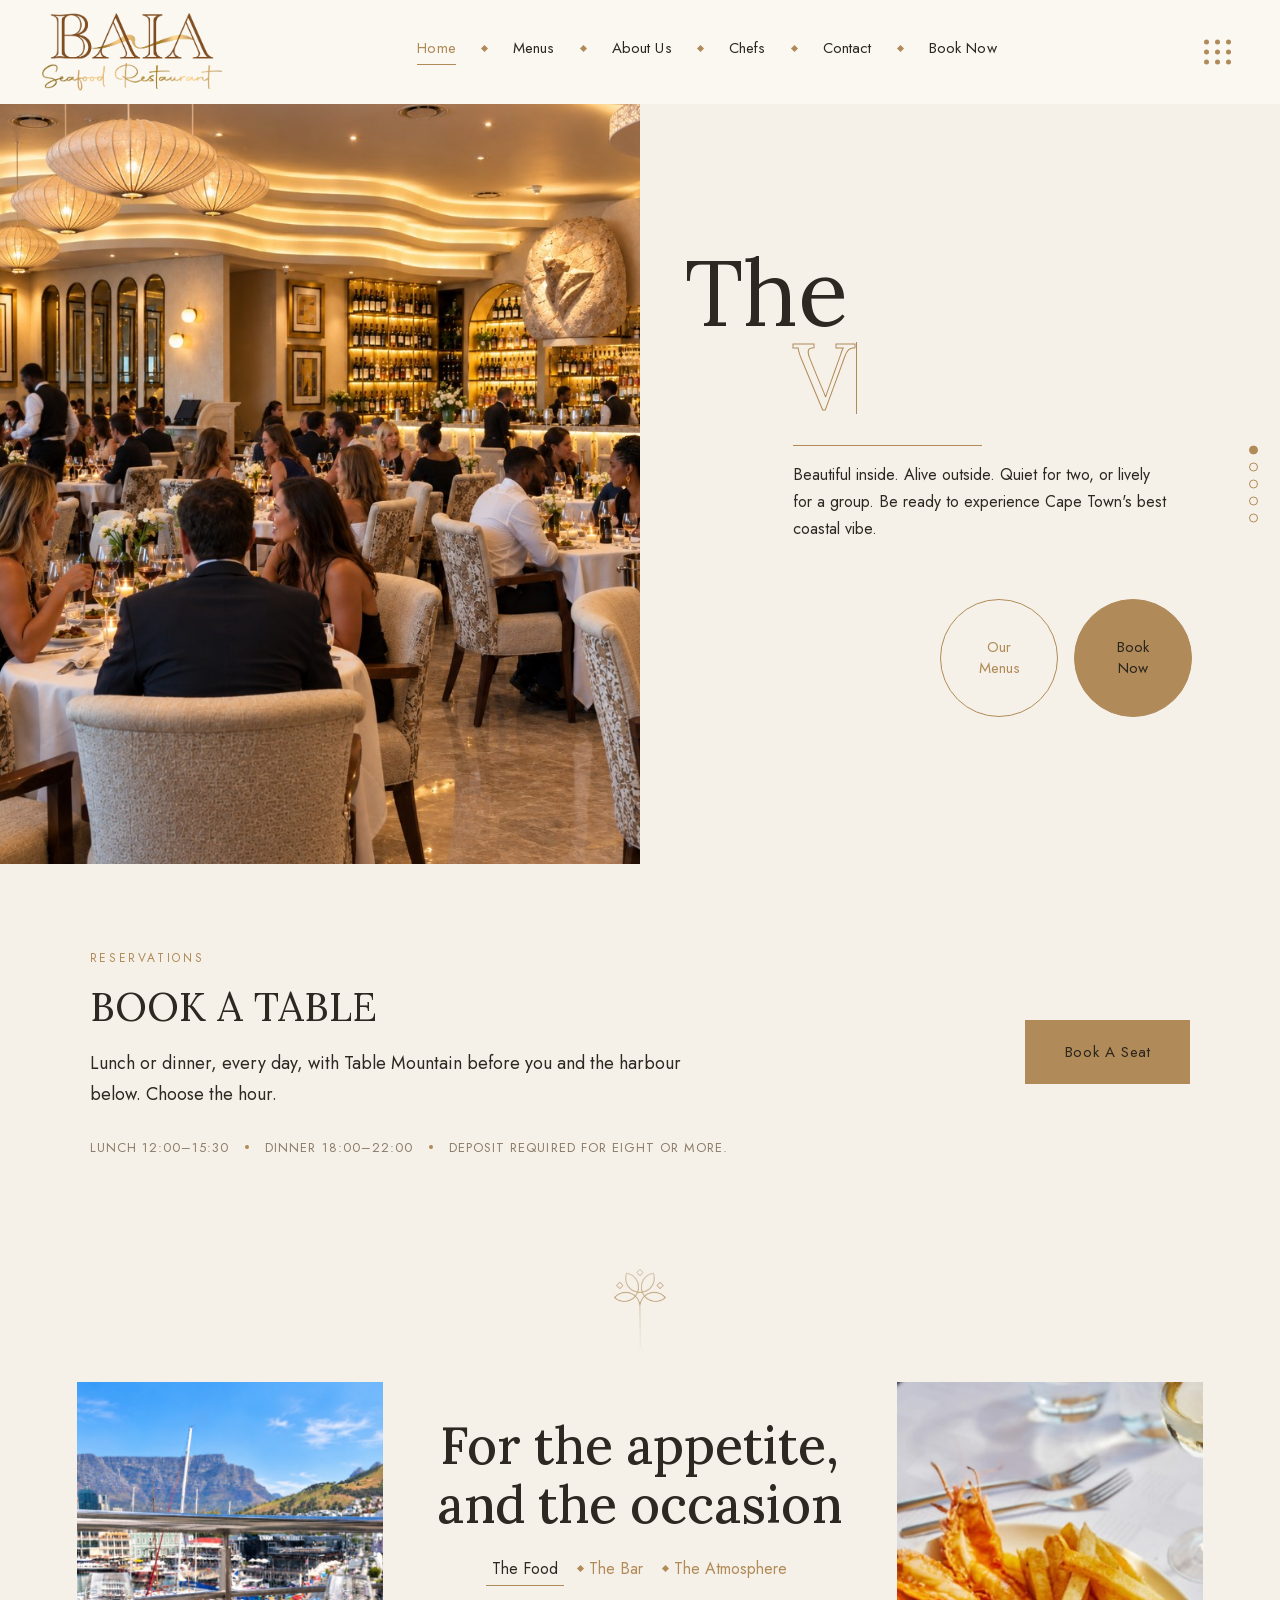
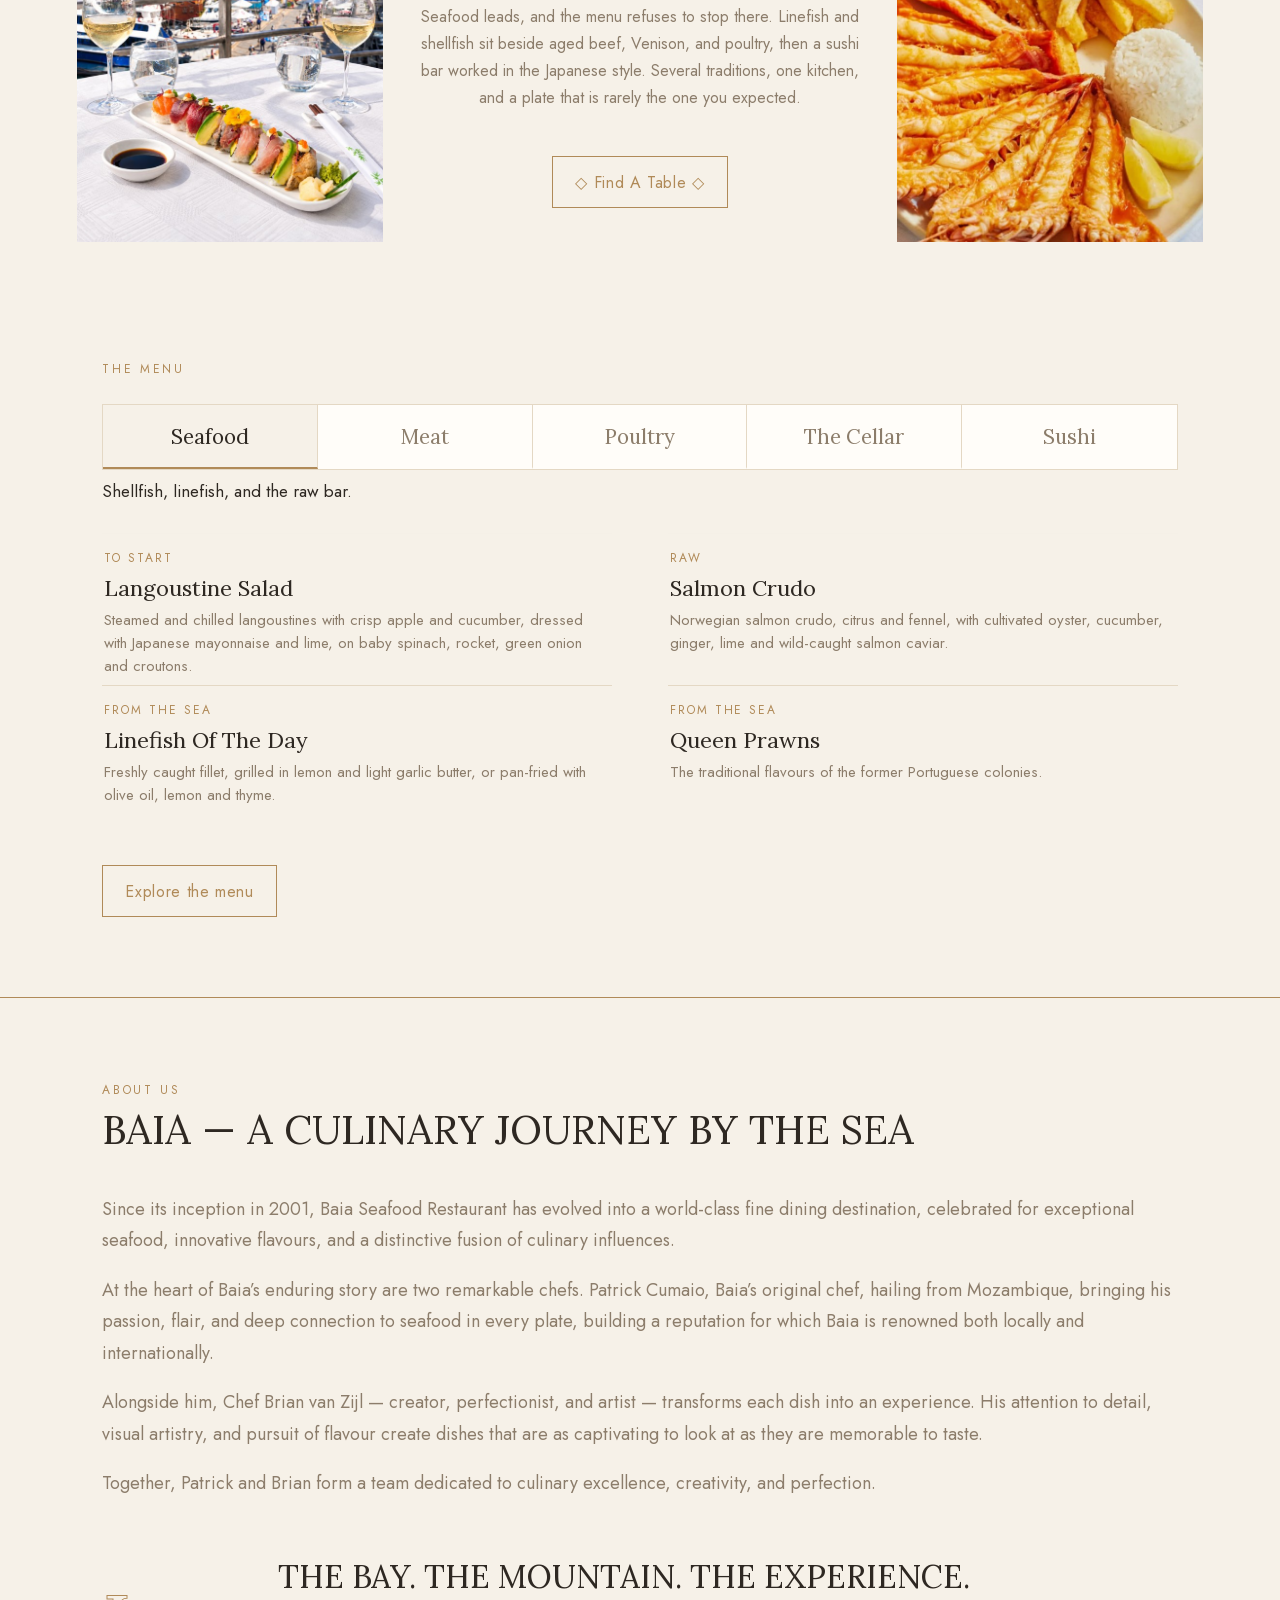
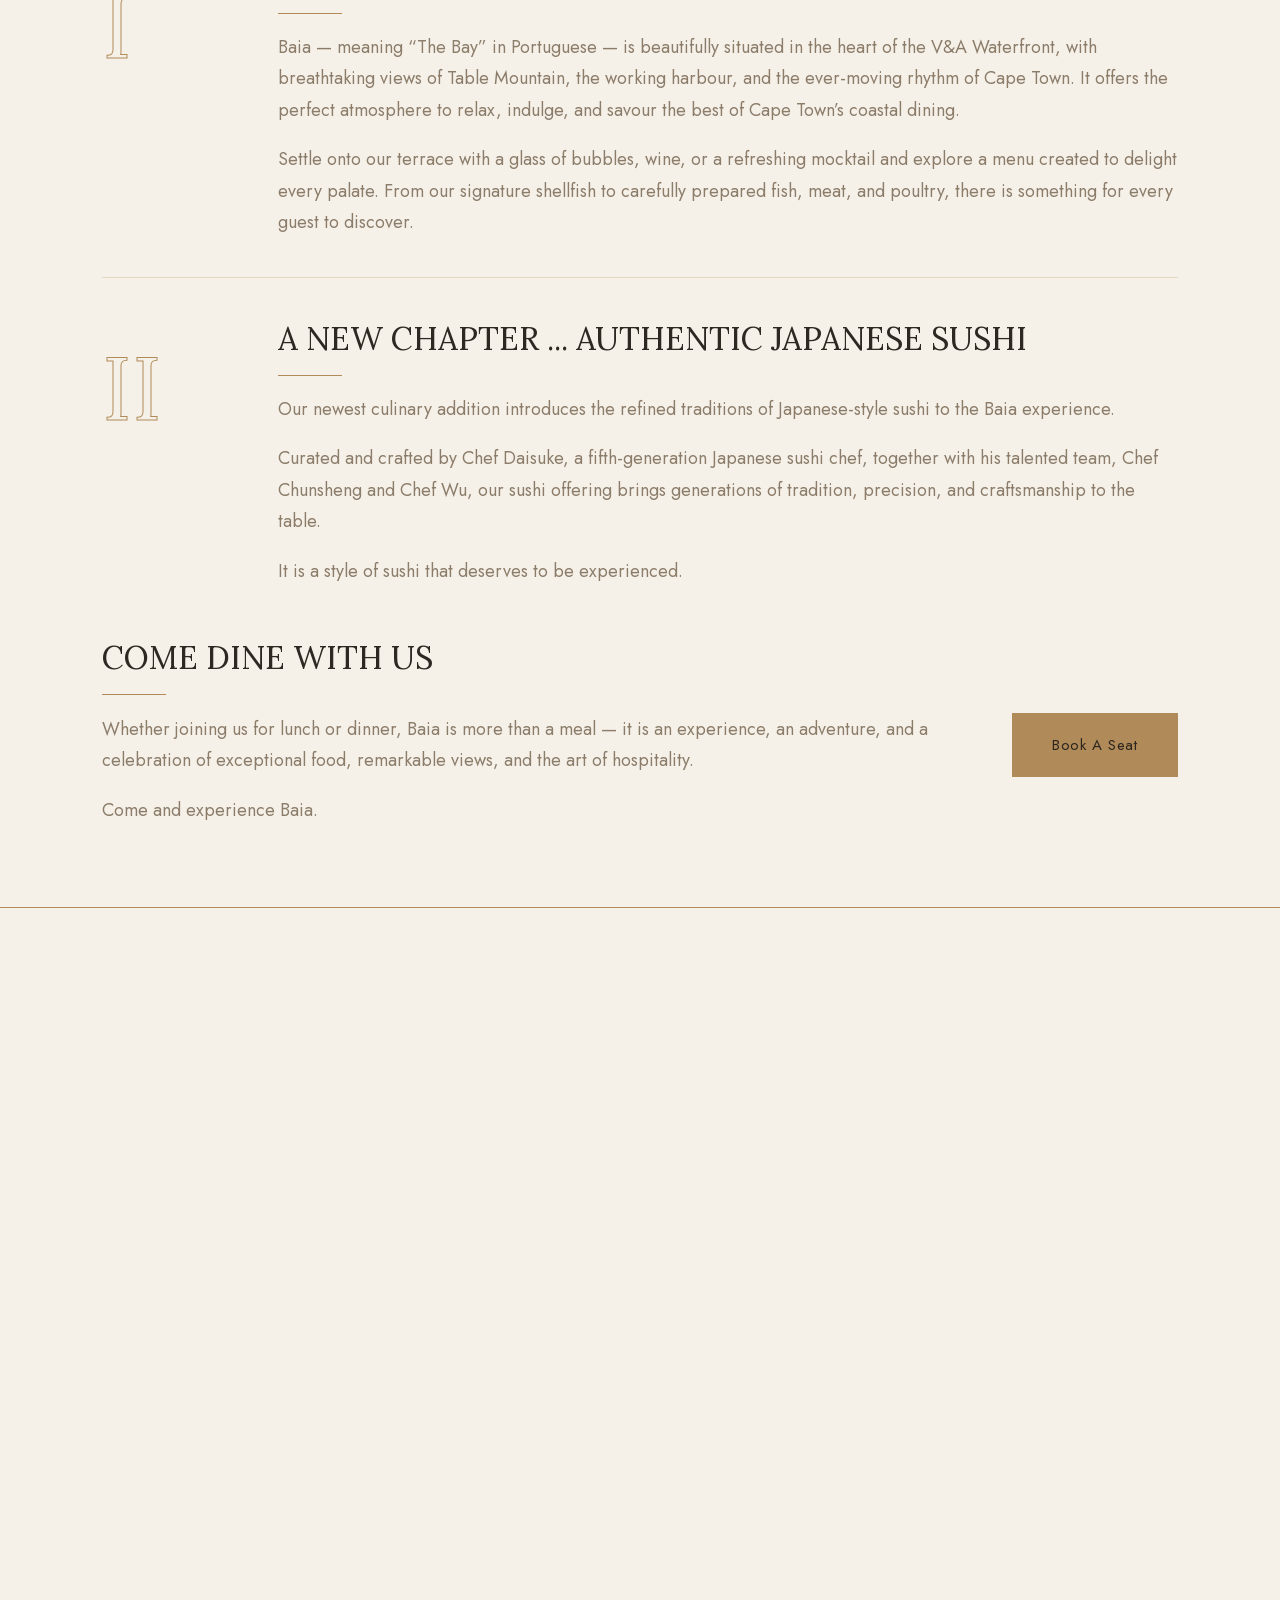
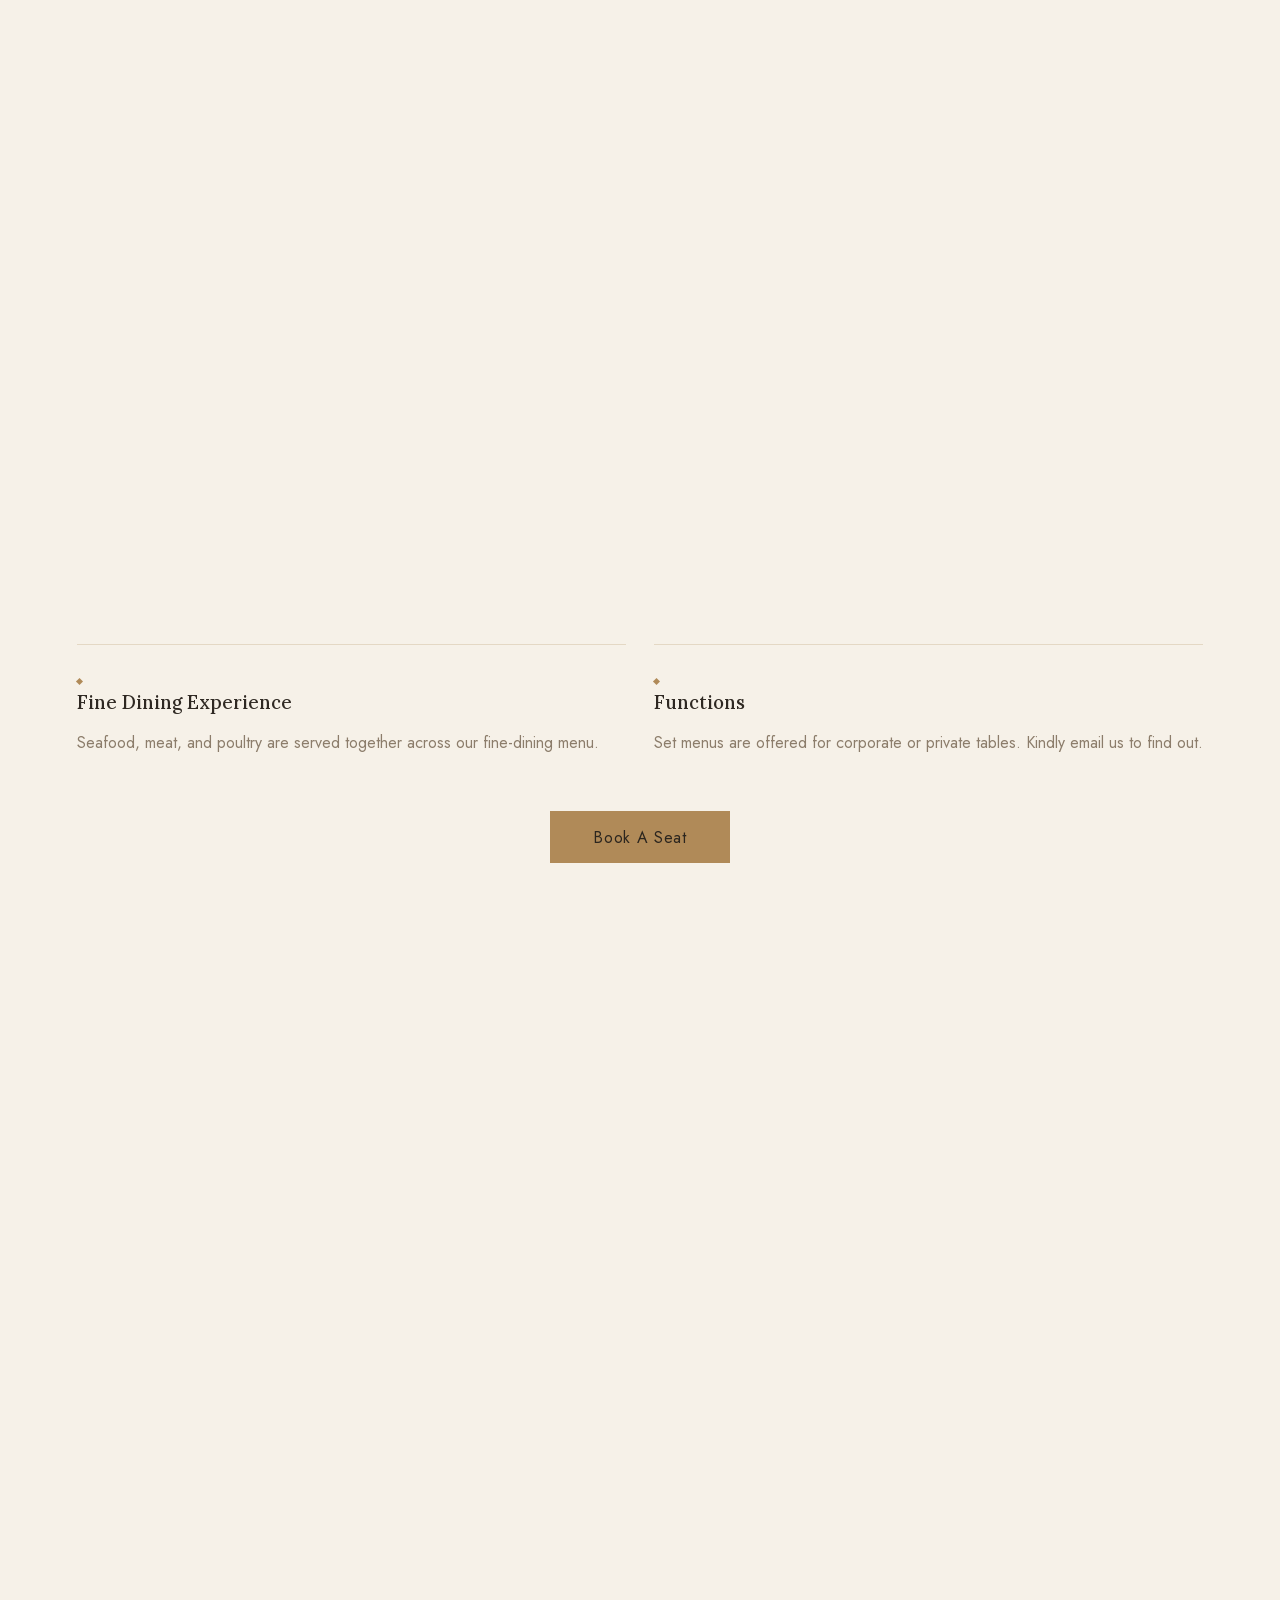
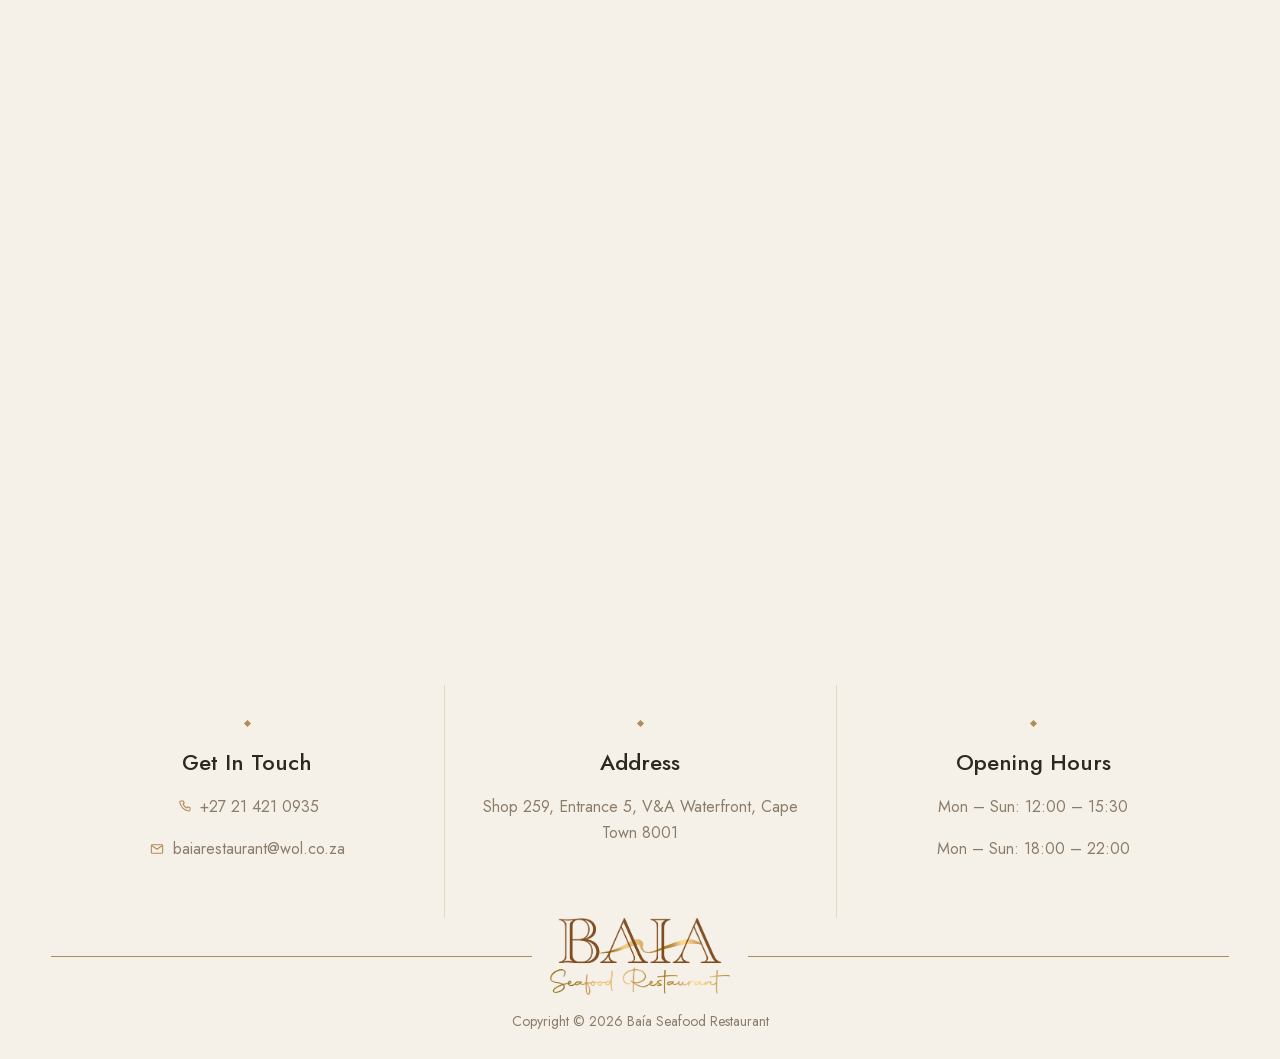
==== commit 2d19c7e4: "Publish the latest home page. Co-authored-by: Cursor <cursoragent@cursor.com>" ====
--- a/about/index.html
+++ b/about/index.html
@@ -1 +1 @@
-<!DOCTYPE html><!--Xb9tnurbhRBdftlOVtGem--><html lang="en" class="__variable_c19f6d __variable_d8f060"><head><meta charSet="utf-8"/><meta name="viewport" content="width=device-width, initial-scale=1"/><link rel="preload" href="/_next/static/media/5c0c2bcbaa4149ca-s.p.woff2" as="font" crossorigin="" type="font/woff2"/><link rel="preload" href="/_next/static/media/9dd75fadc5b3df29-s.p.woff2" as="font" crossorigin="" type="font/woff2"/><link rel="preload" as="image" href="/brand/baia-logo.png?v=4"/><link rel="stylesheet" href="/_next/static/css/4edcfd3e1d58201a.css" data-precedence="next"/><link rel="preload" as="script" fetchPriority="low" href="/_next/static/chunks/webpack-75a5e3ce0c363631.js"/><script src="/_next/static/chunks/4bd1b696-c023c6e3521b1417.js" async=""></script><script src="/_next/static/chunks/255-9c0c72a5d4870e58.js" async=""></script><script src="/_next/static/chunks/main-app-c6679bb073e35617.js" async=""></script><script src="/_next/static/chunks/619-ba102abea3e3d0e4.js" async=""></script><script src="/_next/static/chunks/813-b9c11788c8caf6c8.js" async=""></script><script src="/_next/static/chunks/app/layout-e9a6f1c3f19a4385.js" async=""></script><script src="/_next/static/chunks/app/about/page-6eea51b13ec574dc.js" async=""></script><meta name="next-size-adjust" content=""/><title>Baía Seafood Restaurant</title><meta name="description" content="Baía, pronounced Ba-hia, is a seafood restaurant upstairs at Entrance 5, V&amp;A Waterfront, Cape Town."/><script src="/_next/static/chunks/polyfills-42372ed130431b0a.js" noModule=""></script></head><body><div hidden=""><!--$--><!--/$--></div><div class="loader is-on" aria-hidden="false"><img class="logo " src="/brand/baia-logo.png?v=4" alt="Baía Seafood Restaurant"/></div><header class="site-header "><div class="utility"><div class="utility-side utility-left"><dl class="utility-hours"><div><dt>Lunch</dt><dd>12:00–15:30</dd></div><div><dt>Dinner</dt><dd>18:00–22:00</dd></div></dl><span class="utility-split" aria-hidden="true"></span><span class="follow"><a href="https://www.facebook.com/baiaseafoodrestaurant/" aria-label="Facebook" target="_blank" rel="noreferrer"><svg viewBox="0 0 24 24" aria-hidden="true"><path fill="currentColor" d="M14.8 8.4h2.3V5.4h-2.3c-2.5 0-4.1 1.6-4.1 4.2v1.9H8.2V15h2.5v6.6h3.2V15h2.4l.4-3.5h-2.8V9.7c0-.8.3-1.3 1.3-1.3z"></path></svg></a><a href="https://www.instagram.com/baiaseafoodrestaurant/" aria-label="Instagram" target="_blank" rel="noreferrer"><svg viewBox="0 0 24 24" aria-hidden="true"><path fill="currentColor" d="M12 7.6a4.4 4.4 0 1 0 0 8.8 4.4 4.4 0 0 0 0-8.8zm0 7.2a2.8 2.8 0 1 1 0-5.6 2.8 2.8 0 0 1 0 5.6zM17.2 7.1a1 1 0 1 1-2 0 1 1 0 0 1 2 0zM12 4.4c1.5 0 1.6 0 2.2.1.5 0 .9.1 1.2.2.4.2.6.3.9.6.2.2.4.5.6.9.1.3.2.7.2 1.2.1.6.1.7.1 2.2s0 1.6-.1 2.2c0 .5-.1.9-.2 1.2-.2.4-.4.6-.6.9-.3.2-.5.4-.9.6-.3.1-.7.2-1.2.2-.6.1-.7.1-2.2.1s-1.6 0-2.2-.1c-.5 0-.9-.1-1.2-.2-.4-.2-.6-.4-.9-.6-.2-.3-.4-.5-.6-.9-.1-.3-.2-.7-.2-1.2-.1-.6-.1-.7-.1-2.2s0-1.6.1-2.2c0-.5.1-.9.2-1.2.2-.4.4-.7.6-.9.3-.3.5-.4.9-.6.3-.1.7-.2 1.2-.2.6-.1.7-.1 2.2-.1zm0-1.6c-1.5 0-1.7 0-2.3.1-.6 0-1.1.1-1.5.3-.4.1-.8.4-1.1.7-.3.3-.6.7-.7 1.1-.2.4-.3.9-.3 1.5C6 7.1 6 7.3 6 8.8v2.4c0 1.5 0 1.7.1 2.3.1.6.1 1.1.3 1.5.1.4.4.8.7 1.1.3.3.7.6 1.1.7.4.2.9.3 1.5.3.6.1.8.1 2.3.1h2.4c1.5 0 1.7 0 2.3-.1.6 0 1.1-.1 1.5-.3.4-.1.8-.4 1.1-.7.3-.3.6-.7.7-1.1.2-.4.3-.9.3-1.5.1-.6.1-.8.1-2.3V8.8c0-1.5 0-1.7-.1-2.3 0-.6-.1-1.1-.3-1.5-.1-.4-.4-.8-.7-1.1-.3-.3-.7-.6-1.1-.7-.4-.2-.9-.3-1.5-.3-.6-.1-.8-.1-2.3-.1H12z"></path></svg></a></span></div><div class="utility-center"><span class="rule"></span><a class="utility-logo" aria-label="Baía home" href="/"><img class="logo " src="/brand/baia-logo.png?v=4" alt="Baía Seafood Restaurant"/></a><span class="rule"></span></div><div class="utility-side utility-right"><a class="utility-phone" href="tel:+27214210935">+27 21 421 0935</a><span class="utility-split" aria-hidden="true"></span><a class="utility-address" href="https://www.google.com/maps/search/?api=1&amp;query=Baia+Seafood+Restaurant+Shop+259+Entrance+5+V%26A+Waterfront+Cape+Town+8001" target="_blank" rel="noreferrer"><span>Shop 259, Entrance 5</span><span>V&amp;A Waterfront</span></a></div></div><div class="nav-bar"><a class="nav-logo" aria-label="Baía home" href="/"><img class="logo " src="/brand/baia-logo.png?v=4" alt="Baía Seafood Restaurant"/></a><button type="button" class="burger" aria-label="Open navigation"><span></span><span></span><span></span></button><nav class="main-nav" aria-label="Primary"><a class="" href="/">Home</a><i class="diamond" aria-hidden="true"></i><a href="/#explore">Menus</a><i class="diamond" aria-hidden="true"></i><a href="/#about">About Us</a><i class="diamond" aria-hidden="true"></i><a href="/#chefs">Chefs</a><i class="diamond" aria-hidden="true"></i><a href="/#footer">Contact</a><i class="diamond" aria-hidden="true"></i><a href="https://www.dineplan.com/restaurant/baia-seafood-restaurant" target="_blank" rel="noreferrer">Book Now</a></nav><button type="button" class="dot-grid" aria-label="Open panel"><i></i><i></i><i></i><i></i><i></i><i></i><i></i><i></i><i></i></button></div></header><div class="offcanvas "><button type="button" class="sheet-close">Close</button><img class="logo " src="/brand/baia-logo.png?v=4" alt="Baía Seafood Restaurant"/><p>BAIA: Where every visit is an invitation to relax, indulge and savour the best of Cape Town&#x27;s coastal dining.</p><a class="off-line" href="tel:+27214210935"><svg viewBox="0 0 24 24" aria-hidden="true"><path fill="none" stroke="currentColor" stroke-width="1.6" stroke-linecap="round" stroke-linejoin="round" d="M8 3h3l1.4 3.4-2 1.2a12 12 0 0 0 6 6l1.2-2L21 13v3a2 2 0 0 1-2.2 2A17 17 0 0 1 6 6.2 2 2 0 0 1 8 3z"></path></svg>+27 21 421 0935</a><a class="off-line" href="mailto:baiarestaurant@wol.co.za"><svg viewBox="0 0 24 24" aria-hidden="true"><rect x="3.5" y="5.5" width="17" height="13" rx="1.4" fill="none" stroke="currentColor" stroke-width="1.6"></rect><path d="M4.5 7.2 12 12.4l7.5-5.2" fill="none" stroke="currentColor" stroke-width="1.6" stroke-linejoin="round"></path></svg>baiarestaurant@wol.co.za</a><a class="off-address" href="https://www.google.com/maps/search/?api=1&amp;query=Baia+Seafood+Restaurant+Shop+259+Entrance+5+V%26A+Waterfront+Cape+Town+8001" target="_blank" rel="noreferrer">Shop 259, Entrance 5, V&amp;A Waterfront, Cape Town 8001</a><div class="off-map"><iframe title="Map of Baía at the V&amp;A Waterfront" src="https://maps.google.com/maps?q=Shop%20259%20Entrance%205%20V%26A%20Waterfront%20Cape%20Town%208001&amp;z=16&amp;output=embed" loading="lazy"></iframe><a class="map-open" href="https://www.google.com/maps/search/?api=1&amp;query=Baia+Seafood+Restaurant+Shop+259+Entrance+5+V%26A+Waterfront+Cape+Town+8001" target="_blank" rel="noreferrer" aria-label="Open Shop 259, Entrance 5, V&amp;A Waterfront, Cape Town 8001 in Google Maps"></a></div><a class="btn-fill off-book" href="https://www.dineplan.com/restaurant/baia-seafood-restaurant" target="_blank" rel="noreferrer">Book Now</a></div><div class="cursor-outer" aria-hidden="true"></div><div class="cursor-inner" aria-hidden="true"></div><main><!--$--><!--/$--></main><footer class="site-footer" id="footer"><div class="foot-grid"><section><i class="diamond" aria-hidden="true"></i><h2>Get In Touch</h2><p class="foot-contact"><svg viewBox="0 0 24 24" aria-hidden="true"><path fill="none" stroke="currentColor" stroke-width="1.6" stroke-linecap="round" stroke-linejoin="round" d="M8 3h3l1.4 3.4-2 1.2a12 12 0 0 0 6 6l1.2-2L21 13v3a2 2 0 0 1-2.2 2A17 17 0 0 1 6 6.2 2 2 0 0 1 8 3z"></path></svg><a href="tel:+27214210935">+27 21 421 0935</a></p><p class="foot-contact"><svg viewBox="0 0 24 24" aria-hidden="true"><rect x="3.5" y="5.5" width="17" height="13" rx="1.4" fill="none" stroke="currentColor" stroke-width="1.6"></rect><path d="M4.5 7.2 12 12.4l7.5-5.2" fill="none" stroke="currentColor" stroke-width="1.6" stroke-linejoin="round"></path></svg><a href="mailto:baiarestaurant@wol.co.za">baiarestaurant@wol.co.za</a></p></section><section><i class="diamond" aria-hidden="true"></i><h2>Address</h2><p>Shop 259, Entrance 5, V&amp;A Waterfront, Cape Town 8001</p></section><section><i class="diamond" aria-hidden="true"></i><h2>Opening Hours</h2><p class="copper">Mon – Sun: 12:00 – 15:30</p><p class="copper">Mon – Sun: 18:00 – 22:00</p></section></div><div class="foot-logo"><img class="logo " src="/brand/baia-logo.png?v=4" alt="Baía Seafood Restaurant"/></div><div class="foot-bottom"><p>Copyright © <!-- -->2026<!-- --> <!-- -->Baía Seafood Restaurant</p></div></footer><button type="button" class="to-top " aria-label="Back to top">↑</button><script src="/_next/static/chunks/webpack-75a5e3ce0c363631.js" id="_R_" async=""></script><script>(self.__next_f=self.__next_f||[]).push([0])</script><script>self.__next_f.push([1,"1:\"$Sreact.fragment\"\n2:I[1421,[\"619\",\"static/chunks/619-ba102abea3e3d0e4.js\",\"813\",\"static/chunks/813-b9c11788c8caf6c8.js\",\"177\",\"static/chunks/app/layout-e9a6f1c3f19a4385.js\"],\"Shell\"]\n3:I[9766,[],\"\"]\n4:I[8924,[],\"\"]\n5:I[486,[\"220\",\"static/chunks/app/about/page-6eea51b13ec574dc.js\"],\"Jump\"]\n6:I[4431,[],\"OutletBoundary\"]\n8:I[5278,[],\"AsyncMetadataOutlet\"]\na:I[4431,[],\"ViewportBoundary\"]\nc:I[4431,[],\"MetadataBoundary\"]\nd:\"$Sreact.suspense\"\nf:I[7150,[],\"\"]\n:HL[\"/_next/static/media/5c0c2bcbaa4149ca-s.p.woff2\",\"font\",{\"crossOrigin\":\"\",\"type\":\"font/woff2\"}]\n:HL[\"/_next/static/media/9dd75fadc5b3df29-s.p.woff2\",\"font\",{\"crossOrigin\":\"\",\"type\":\"font/woff2\"}]\n:HL[\"/_next/static/css/4edcfd3e1d58201a.css\",\"style\"]\n"])</script><script>self.__next_f.push([1,"0:{\"P\":null,\"b\":\"Xb9tnurbhRBdftlOVtGem\",\"p\":\"\",\"c\":[\"\",\"about\"],\"i\":false,\"f\":[[[\"\",{\"children\":[\"about\",{\"children\":[\"__PAGE__\",{}]}]},\"$undefined\",\"$undefined\",true],[\"\",[\"$\",\"$1\",\"c\",{\"children\":[[[\"$\",\"link\",\"0\",{\"rel\":\"stylesheet\",\"href\":\"/_next/static/css/4edcfd3e1d58201a.css\",\"precedence\":\"next\",\"crossOrigin\":\"$undefined\",\"nonce\":\"$undefined\"}]],[\"$\",\"html\",null,{\"lang\":\"en\",\"className\":\"__variable_c19f6d __variable_d8f060\",\"suppressHydrationWarning\":true,\"children\":[\"$\",\"body\",null,{\"suppressHydrationWarning\":true,\"children\":[\"$\",\"$L2\",null,{\"children\":[\"$\",\"$L3\",null,{\"parallelRouterKey\":\"children\",\"error\":\"$undefined\",\"errorStyles\":\"$undefined\",\"errorScripts\":\"$undefined\",\"template\":[\"$\",\"$L4\",null,{}],\"templateStyles\":\"$undefined\",\"templateScripts\":\"$undefined\",\"notFound\":[[[\"$\",\"title\",null,{\"children\":\"404: This page could not be found.\"}],[\"$\",\"div\",null,{\"style\":{\"fontFamily\":\"system-ui,\\\"Segoe UI\\\",Roboto,Helvetica,Arial,sans-serif,\\\"Apple Color Emoji\\\",\\\"Segoe UI Emoji\\\"\",\"height\":\"100vh\",\"textAlign\":\"center\",\"display\":\"flex\",\"flexDirection\":\"column\",\"alignItems\":\"center\",\"justifyContent\":\"center\"},\"children\":[\"$\",\"div\",null,{\"children\":[[\"$\",\"style\",null,{\"dangerouslySetInnerHTML\":{\"__html\":\"body{color:#000;background:#fff;margin:0}.next-error-h1{border-right:1px solid rgba(0,0,0,.3)}@media (prefers-color-scheme:dark){body{color:#fff;background:#000}.next-error-h1{border-right:1px solid rgba(255,255,255,.3)}}\"}}],[\"$\",\"h1\",null,{\"className\":\"next-error-h1\",\"style\":{\"display\":\"inline-block\",\"margin\":\"0 20px 0 0\",\"padding\":\"0 23px 0 0\",\"fontSize\":24,\"fontWeight\":500,\"verticalAlign\":\"top\",\"lineHeight\":\"49px\"},\"children\":404}],[\"$\",\"div\",null,{\"style\":{\"display\":\"inline-block\"},\"children\":[\"$\",\"h2\",null,{\"style\":{\"fontSize\":14,\"fontWeight\":400,\"lineHeight\":\"49px\",\"margin\":0},\"children\":\"This page could not be found.\"}]}]]}]}]],[]],\"forbidden\":\"$undefined\",\"unauthorized\":\"$undefined\"}]}]}]}]]}],{\"children\":[\"about\",[\"$\",\"$1\",\"c\",{\"children\":[null,[\"$\",\"$L3\",null,{\"parallelRouterKey\":\"children\",\"error\":\"$undefined\",\"errorStyles\":\"$undefined\",\"errorScripts\":\"$undefined\",\"template\":[\"$\",\"$L4\",null,{}],\"templateStyles\":\"$undefined\",\"templateScripts\":\"$undefined\",\"notFound\":\"$undefined\",\"forbidden\":\"$undefined\",\"unauthorized\":\"$undefined\"}]]}],{\"children\":[\"__PAGE__\",[\"$\",\"$1\",\"c\",{\"children\":[[\"$\",\"$L5\",null,{\"hash\":\"#story\"}],null,[\"$\",\"$L6\",null,{\"children\":[\"$L7\",[\"$\",\"$L8\",null,{\"promise\":\"$@9\"}]]}]]}],{},null,false]},null,false]},null,false],[\"$\",\"$1\",\"h\",{\"children\":[null,[[\"$\",\"$La\",null,{\"children\":\"$Lb\"}],[\"$\",\"meta\",null,{\"name\":\"next-size-adjust\",\"content\":\"\"}]],[\"$\",\"$Lc\",null,{\"children\":[\"$\",\"div\",null,{\"hidden\":true,\"children\":[\"$\",\"$d\",null,{\"fallback\":null,\"children\":\"$Le\"}]}]}]]}],false]],\"m\":\"$undefined\",\"G\":[\"$f\",[]],\"s\":false,\"S\":true}\n"])</script><script>self.__next_f.push([1,"b:[[\"$\",\"meta\",\"0\",{\"charSet\":\"utf-8\"}],[\"$\",\"meta\",\"1\",{\"name\":\"viewport\",\"content\":\"width=device-width, initial-scale=1\"}]]\n7:null\n"])</script><script>self.__next_f.push([1,"9:{\"metadata\":[[\"$\",\"title\",\"0\",{\"children\":\"Baía Seafood Restaurant\"}],[\"$\",\"meta\",\"1\",{\"name\":\"description\",\"content\":\"Baía, pronounced Ba-hia, is a seafood restaurant upstairs at Entrance 5, V\u0026A Waterfront, Cape Town.\"}]],\"error\":null,\"digest\":\"$undefined\"}\n"])</script><script>self.__next_f.push([1,"e:\"$9:metadata\"\n"])</script></body></html>+<!DOCTYPE html><!--JYTD0ybDPO3T1uTtTVEjZ--><html lang="en" class="__variable_c19f6d __variable_d8f060"><head><meta charSet="utf-8"/><meta name="viewport" content="width=device-width, initial-scale=1"/><link rel="preload" href="/_next/static/media/5c0c2bcbaa4149ca-s.p.woff2" as="font" crossorigin="" type="font/woff2"/><link rel="preload" href="/_next/static/media/9dd75fadc5b3df29-s.p.woff2" as="font" crossorigin="" type="font/woff2"/><link rel="preload" as="image" href="/brand/baia-logo.png?v=4"/><link rel="stylesheet" href="/_next/static/css/a70bf09474fb1902.css" data-precedence="next"/><link rel="preload" as="script" fetchPriority="low" href="/_next/static/chunks/webpack-75a5e3ce0c363631.js"/><script src="/_next/static/chunks/4bd1b696-c023c6e3521b1417.js" async=""></script><script src="/_next/static/chunks/255-9c0c72a5d4870e58.js" async=""></script><script src="/_next/static/chunks/main-app-c6679bb073e35617.js" async=""></script><script src="/_next/static/chunks/619-ba102abea3e3d0e4.js" async=""></script><script src="/_next/static/chunks/813-2129e0c4513c5438.js" async=""></script><script src="/_next/static/chunks/app/layout-e9a6f1c3f19a4385.js" async=""></script><script src="/_next/static/chunks/app/about/page-6eea51b13ec574dc.js" async=""></script><meta name="next-size-adjust" content=""/><title>Baía Seafood Restaurant</title><meta name="description" content="Baía, pronounced Ba-hia, is a seafood restaurant upstairs at Entrance 5, V&amp;A Waterfront, Cape Town."/><script src="/_next/static/chunks/polyfills-42372ed130431b0a.js" noModule=""></script></head><body><div hidden=""><!--$--><!--/$--></div><div class="loader is-on" aria-hidden="false"><img class="logo " src="/brand/baia-logo.png?v=4" alt="Baía Seafood Restaurant"/></div><header class="site-header "><div class="utility"><div class="utility-side utility-left"><dl class="utility-hours"><div><dt>Lunch</dt><dd>12:00–15:30</dd></div><div><dt>Dinner</dt><dd>18:00–22:00</dd></div></dl><span class="utility-split" aria-hidden="true"></span><span class="follow"><a href="https://www.facebook.com/baiaseafoodrestaurant/" aria-label="Facebook" target="_blank" rel="noreferrer"><svg viewBox="0 0 24 24" aria-hidden="true"><path fill="currentColor" d="M14.8 8.4h2.3V5.4h-2.3c-2.5 0-4.1 1.6-4.1 4.2v1.9H8.2V15h2.5v6.6h3.2V15h2.4l.4-3.5h-2.8V9.7c0-.8.3-1.3 1.3-1.3z"></path></svg></a><a href="https://www.instagram.com/baiaseafoodrestaurant/" aria-label="Instagram" target="_blank" rel="noreferrer"><svg viewBox="0 0 24 24" aria-hidden="true"><path fill="currentColor" d="M12 7.6a4.4 4.4 0 1 0 0 8.8 4.4 4.4 0 0 0 0-8.8zm0 7.2a2.8 2.8 0 1 1 0-5.6 2.8 2.8 0 0 1 0 5.6zM17.2 7.1a1 1 0 1 1-2 0 1 1 0 0 1 2 0zM12 4.4c1.5 0 1.6 0 2.2.1.5 0 .9.1 1.2.2.4.2.6.3.9.6.2.2.4.5.6.9.1.3.2.7.2 1.2.1.6.1.7.1 2.2s0 1.6-.1 2.2c0 .5-.1.9-.2 1.2-.2.4-.4.6-.6.9-.3.2-.5.4-.9.6-.3.1-.7.2-1.2.2-.6.1-.7.1-2.2.1s-1.6 0-2.2-.1c-.5 0-.9-.1-1.2-.2-.4-.2-.6-.4-.9-.6-.2-.3-.4-.5-.6-.9-.1-.3-.2-.7-.2-1.2-.1-.6-.1-.7-.1-2.2s0-1.6.1-2.2c0-.5.1-.9.2-1.2.2-.4.4-.7.6-.9.3-.3.5-.4.9-.6.3-.1.7-.2 1.2-.2.6-.1.7-.1 2.2-.1zm0-1.6c-1.5 0-1.7 0-2.3.1-.6 0-1.1.1-1.5.3-.4.1-.8.4-1.1.7-.3.3-.6.7-.7 1.1-.2.4-.3.9-.3 1.5C6 7.1 6 7.3 6 8.8v2.4c0 1.5 0 1.7.1 2.3.1.6.1 1.1.3 1.5.1.4.4.8.7 1.1.3.3.7.6 1.1.7.4.2.9.3 1.5.3.6.1.8.1 2.3.1h2.4c1.5 0 1.7 0 2.3-.1.6 0 1.1-.1 1.5-.3.4-.1.8-.4 1.1-.7.3-.3.6-.7.7-1.1.2-.4.3-.9.3-1.5.1-.6.1-.8.1-2.3V8.8c0-1.5 0-1.7-.1-2.3 0-.6-.1-1.1-.3-1.5-.1-.4-.4-.8-.7-1.1-.3-.3-.7-.6-1.1-.7-.4-.2-.9-.3-1.5-.3-.6-.1-.8-.1-2.3-.1H12z"></path></svg></a></span></div><div class="utility-center"><span class="rule"></span><a class="utility-logo" aria-label="Baía home" href="/"><img class="logo " src="/brand/baia-logo.png?v=4" alt="Baía Seafood Restaurant"/></a><span class="rule"></span></div><div class="utility-side utility-right"><a class="utility-phone" href="tel:+27214210935">+27 21 421 0935</a><span class="utility-split" aria-hidden="true"></span><a class="utility-address" href="https://www.google.com/maps/search/?api=1&amp;query=Baia+Seafood+Restaurant+Shop+259+Entrance+5+V%26A+Waterfront+Cape+Town+8001" target="_blank" rel="noreferrer"><span>Shop 259, Entrance 5</span><span>V&amp;A Waterfront</span></a></div></div><div class="nav-bar"><a class="nav-logo" aria-label="Baía home" href="/"><img class="logo " src="/brand/baia-logo.png?v=4" alt="Baía Seafood Restaurant"/></a><button type="button" class="burger" aria-label="Open navigation"><span></span><span></span><span></span></button><nav class="main-nav" aria-label="Primary"><a class="" href="/">Home</a><i class="diamond" aria-hidden="true"></i><a href="/#explore">Menus</a><i class="diamond" aria-hidden="true"></i><a href="/#about">About Us</a><i class="diamond" aria-hidden="true"></i><a href="/#chefs">Chefs</a><i class="diamond" aria-hidden="true"></i><a href="/#footer">Contact</a><i class="diamond" aria-hidden="true"></i><a href="https://www.dineplan.com/restaurant/baia-seafood-restaurant" target="_blank" rel="noreferrer">Book Now</a></nav><button type="button" class="dot-grid" aria-label="Open panel"><i></i><i></i><i></i><i></i><i></i><i></i><i></i><i></i><i></i></button></div></header><div class="offcanvas "><button type="button" class="sheet-close">Close</button><img class="logo " src="/brand/baia-logo.png?v=4" alt="Baía Seafood Restaurant"/><p>BAIA: Where every visit is an invitation to relax, indulge and savour the best of Cape Town&#x27;s coastal dining.</p><a class="off-line" href="tel:+27214210935"><svg viewBox="0 0 24 24" aria-hidden="true"><path fill="none" stroke="currentColor" stroke-width="1.6" stroke-linecap="round" stroke-linejoin="round" d="M8 3h3l1.4 3.4-2 1.2a12 12 0 0 0 6 6l1.2-2L21 13v3a2 2 0 0 1-2.2 2A17 17 0 0 1 6 6.2 2 2 0 0 1 8 3z"></path></svg>+27 21 421 0935</a><a class="off-line" href="mailto:baiarestaurant@wol.co.za"><svg viewBox="0 0 24 24" aria-hidden="true"><rect x="3.5" y="5.5" width="17" height="13" rx="1.4" fill="none" stroke="currentColor" stroke-width="1.6"></rect><path d="M4.5 7.2 12 12.4l7.5-5.2" fill="none" stroke="currentColor" stroke-width="1.6" stroke-linejoin="round"></path></svg>baiarestaurant@wol.co.za</a><a class="off-address" href="https://www.google.com/maps/search/?api=1&amp;query=Baia+Seafood+Restaurant+Shop+259+Entrance+5+V%26A+Waterfront+Cape+Town+8001" target="_blank" rel="noreferrer">Shop 259, Entrance 5, V&amp;A Waterfront, Cape Town 8001</a><div class="off-map"><iframe title="Map of Baía at the V&amp;A Waterfront" src="https://maps.google.com/maps?q=Shop%20259%20Entrance%205%20V%26A%20Waterfront%20Cape%20Town%208001&amp;z=16&amp;output=embed" loading="lazy"></iframe><a class="map-open" href="https://www.google.com/maps/search/?api=1&amp;query=Baia+Seafood+Restaurant+Shop+259+Entrance+5+V%26A+Waterfront+Cape+Town+8001" target="_blank" rel="noreferrer" aria-label="Open Shop 259, Entrance 5, V&amp;A Waterfront, Cape Town 8001 in Google Maps"></a></div><a class="btn-fill off-book" href="https://www.dineplan.com/restaurant/baia-seafood-restaurant" target="_blank" rel="noreferrer">Book Now</a></div><div class="cursor-outer" aria-hidden="true"></div><div class="cursor-inner" aria-hidden="true"></div><main><!--$--><!--/$--></main><footer class="site-footer" id="footer"><div class="foot-grid"><section><i class="diamond" aria-hidden="true"></i><h2>Get In Touch</h2><p class="foot-contact"><svg viewBox="0 0 24 24" aria-hidden="true"><path fill="none" stroke="currentColor" stroke-width="1.6" stroke-linecap="round" stroke-linejoin="round" d="M8 3h3l1.4 3.4-2 1.2a12 12 0 0 0 6 6l1.2-2L21 13v3a2 2 0 0 1-2.2 2A17 17 0 0 1 6 6.2 2 2 0 0 1 8 3z"></path></svg><a href="tel:+27214210935">+27 21 421 0935</a></p><p class="foot-contact"><svg viewBox="0 0 24 24" aria-hidden="true"><rect x="3.5" y="5.5" width="17" height="13" rx="1.4" fill="none" stroke="currentColor" stroke-width="1.6"></rect><path d="M4.5 7.2 12 12.4l7.5-5.2" fill="none" stroke="currentColor" stroke-width="1.6" stroke-linejoin="round"></path></svg><a href="mailto:baiarestaurant@wol.co.za">baiarestaurant@wol.co.za</a></p></section><section><i class="diamond" aria-hidden="true"></i><h2>Address</h2><p>Shop 259, Entrance 5, V&amp;A Waterfront, Cape Town 8001</p></section><section><i class="diamond" aria-hidden="true"></i><h2>Opening Hours</h2><p class="copper">Mon – Sun: 12:00 – 15:30</p><p class="copper">Mon – Sun: 18:00 – 22:00</p></section></div><div class="foot-logo"><img class="logo " src="/brand/baia-logo.png?v=4" alt="Baía Seafood Restaurant"/></div><div class="foot-bottom"><p>Copyright © <!-- -->2026<!-- --> <!-- -->Baía Seafood Restaurant</p></div></footer><button type="button" class="to-top " aria-label="Back to top">↑</button><script src="/_next/static/chunks/webpack-75a5e3ce0c363631.js" id="_R_" async=""></script><script>(self.__next_f=self.__next_f||[]).push([0])</script><script>self.__next_f.push([1,"1:\"$Sreact.fragment\"\n2:I[1421,[\"619\",\"static/chunks/619-ba102abea3e3d0e4.js\",\"813\",\"static/chunks/813-2129e0c4513c5438.js\",\"177\",\"static/chunks/app/layout-e9a6f1c3f19a4385.js\"],\"Shell\"]\n3:I[9766,[],\"\"]\n4:I[8924,[],\"\"]\n5:I[486,[\"220\",\"static/chunks/app/about/page-6eea51b13ec574dc.js\"],\"Jump\"]\n6:I[4431,[],\"OutletBoundary\"]\n8:I[5278,[],\"AsyncMetadataOutlet\"]\na:I[4431,[],\"ViewportBoundary\"]\nc:I[4431,[],\"MetadataBoundary\"]\nd:\"$Sreact.suspense\"\nf:I[7150,[],\"\"]\n:HL[\"/_next/static/media/5c0c2bcbaa4149ca-s.p.woff2\",\"font\",{\"crossOrigin\":\"\",\"type\":\"font/woff2\"}]\n:HL[\"/_next/static/media/9dd75fadc5b3df29-s.p.woff2\",\"font\",{\"crossOrigin\":\"\",\"type\":\"font/woff2\"}]\n:HL[\"/_next/static/css/a70bf09474fb1902.css\",\"style\"]\n"])</script><script>self.__next_f.push([1,"0:{\"P\":null,\"b\":\"JYTD0ybDPO3T1uTtTVEjZ\",\"p\":\"\",\"c\":[\"\",\"about\"],\"i\":false,\"f\":[[[\"\",{\"children\":[\"about\",{\"children\":[\"__PAGE__\",{}]}]},\"$undefined\",\"$undefined\",true],[\"\",[\"$\",\"$1\",\"c\",{\"children\":[[[\"$\",\"link\",\"0\",{\"rel\":\"stylesheet\",\"href\":\"/_next/static/css/a70bf09474fb1902.css\",\"precedence\":\"next\",\"crossOrigin\":\"$undefined\",\"nonce\":\"$undefined\"}]],[\"$\",\"html\",null,{\"lang\":\"en\",\"className\":\"__variable_c19f6d __variable_d8f060\",\"suppressHydrationWarning\":true,\"children\":[\"$\",\"body\",null,{\"suppressHydrationWarning\":true,\"children\":[\"$\",\"$L2\",null,{\"children\":[\"$\",\"$L3\",null,{\"parallelRouterKey\":\"children\",\"error\":\"$undefined\",\"errorStyles\":\"$undefined\",\"errorScripts\":\"$undefined\",\"template\":[\"$\",\"$L4\",null,{}],\"templateStyles\":\"$undefined\",\"templateScripts\":\"$undefined\",\"notFound\":[[[\"$\",\"title\",null,{\"children\":\"404: This page could not be found.\"}],[\"$\",\"div\",null,{\"style\":{\"fontFamily\":\"system-ui,\\\"Segoe UI\\\",Roboto,Helvetica,Arial,sans-serif,\\\"Apple Color Emoji\\\",\\\"Segoe UI Emoji\\\"\",\"height\":\"100vh\",\"textAlign\":\"center\",\"display\":\"flex\",\"flexDirection\":\"column\",\"alignItems\":\"center\",\"justifyContent\":\"center\"},\"children\":[\"$\",\"div\",null,{\"children\":[[\"$\",\"style\",null,{\"dangerouslySetInnerHTML\":{\"__html\":\"body{color:#000;background:#fff;margin:0}.next-error-h1{border-right:1px solid rgba(0,0,0,.3)}@media (prefers-color-scheme:dark){body{color:#fff;background:#000}.next-error-h1{border-right:1px solid rgba(255,255,255,.3)}}\"}}],[\"$\",\"h1\",null,{\"className\":\"next-error-h1\",\"style\":{\"display\":\"inline-block\",\"margin\":\"0 20px 0 0\",\"padding\":\"0 23px 0 0\",\"fontSize\":24,\"fontWeight\":500,\"verticalAlign\":\"top\",\"lineHeight\":\"49px\"},\"children\":404}],[\"$\",\"div\",null,{\"style\":{\"display\":\"inline-block\"},\"children\":[\"$\",\"h2\",null,{\"style\":{\"fontSize\":14,\"fontWeight\":400,\"lineHeight\":\"49px\",\"margin\":0},\"children\":\"This page could not be found.\"}]}]]}]}]],[]],\"forbidden\":\"$undefined\",\"unauthorized\":\"$undefined\"}]}]}]}]]}],{\"children\":[\"about\",[\"$\",\"$1\",\"c\",{\"children\":[null,[\"$\",\"$L3\",null,{\"parallelRouterKey\":\"children\",\"error\":\"$undefined\",\"errorStyles\":\"$undefined\",\"errorScripts\":\"$undefined\",\"template\":[\"$\",\"$L4\",null,{}],\"templateStyles\":\"$undefined\",\"templateScripts\":\"$undefined\",\"notFound\":\"$undefined\",\"forbidden\":\"$undefined\",\"unauthorized\":\"$undefined\"}]]}],{\"children\":[\"__PAGE__\",[\"$\",\"$1\",\"c\",{\"children\":[[\"$\",\"$L5\",null,{\"hash\":\"#story\"}],null,[\"$\",\"$L6\",null,{\"children\":[\"$L7\",[\"$\",\"$L8\",null,{\"promise\":\"$@9\"}]]}]]}],{},null,false]},null,false]},null,false],[\"$\",\"$1\",\"h\",{\"children\":[null,[[\"$\",\"$La\",null,{\"children\":\"$Lb\"}],[\"$\",\"meta\",null,{\"name\":\"next-size-adjust\",\"content\":\"\"}]],[\"$\",\"$Lc\",null,{\"children\":[\"$\",\"div\",null,{\"hidden\":true,\"children\":[\"$\",\"$d\",null,{\"fallback\":null,\"children\":\"$Le\"}]}]}]]}],false]],\"m\":\"$undefined\",\"G\":[\"$f\",[]],\"s\":false,\"S\":true}\n"])</script><script>self.__next_f.push([1,"b:[[\"$\",\"meta\",\"0\",{\"charSet\":\"utf-8\"}],[\"$\",\"meta\",\"1\",{\"name\":\"viewport\",\"content\":\"width=device-width, initial-scale=1\"}]]\n7:null\n"])</script><script>self.__next_f.push([1,"9:{\"metadata\":[[\"$\",\"title\",\"0\",{\"children\":\"Baía Seafood Restaurant\"}],[\"$\",\"meta\",\"1\",{\"name\":\"description\",\"content\":\"Baía, pronounced Ba-hia, is a seafood restaurant upstairs at Entrance 5, V\u0026A Waterfront, Cape Town.\"}]],\"error\":null,\"digest\":\"$undefined\"}\n"])</script><script>self.__next_f.push([1,"e:\"$9:metadata\"\n"])</script></body></html>
--- a/_next/static/css/a70bf09474fb1902.css
+++ b/_next/static/css/a70bf09474fb1902.css
@@ -0,0 +1 @@
+@font-face{font-family:Lora;font-style:normal;font-weight:400 700;font-display:swap;src:url(/_next/static/media/03b436aa846269de-s.woff2) format("woff2");unicode-range:u+0460-052f,u+1c80-1c8a,u+20b4,u+2de0-2dff,u+a640-a69f,u+fe2e-fe2f}@font-face{font-family:Lora;font-style:normal;font-weight:400 700;font-display:swap;src:url(/_next/static/media/0086f8992871c45b-s.woff2) format("woff2");unicode-range:u+0301,u+0400-045f,u+0490-0491,u+04b0-04b1,u+2116}@font-face{font-family:Lora;font-style:normal;font-weight:400 700;font-display:swap;src:url(/_next/static/media/ab00a911ac2adf48-s.woff2) format("woff2");unicode-range:u+0302-0303,u+0305,u+0307-0308,u+0310,u+0312,u+0315,u+031a,u+0326-0327,u+032c,u+032f-0330,u+0332-0333,u+0338,u+033a,u+0346,u+034d,u+0391-03a1,u+03a3-03a9,u+03b1-03c9,u+03d1,u+03d5-03d6,u+03f0-03f1,u+03f4-03f5,u+2016-2017,u+2034-2038,u+203c,u+2040,u+2043,u+2047,u+2050,u+2057,u+205f,u+2070-2071,u+2074-209f,u+20d0-20dc,u+20e1,u+20e5-20ef,u+2100-2112,u+2114-2115,u+2117-2121,u+2123-214f,u+2190,u+2192,u+2194-21ae,u+21b0-21e5,u+21f1-21f2,u+21f4-2211,u+2213-2214,u+2216-22ff,u+2308-230b,u+2310,u+2319,u+231c-2321,u+2336-237a,u+237c,u+2395,u+239b-23b7,u+23d0,u+23dc-23e1,u+2474-2475,u+25af,u+25b3,u+25b7,u+25bd,u+25c1,u+25ca,u+25cc,u+25fb,u+266d-266f,u+27c0-27ff,u+2900-2aff,u+2b0e-2b11,u+2b30-2b4c,u+2bfe,u+3030,u+ff5b,u+ff5d,u+1d400-1d7ff,u+1ee??}@font-face{font-family:Lora;font-style:normal;font-weight:400 700;font-display:swap;src:url(/_next/static/media/36008747766f78c6-s.woff2) format("woff2");unicode-range:u+0001-000c,u+000e-001f,u+007f-009f,u+20dd-20e0,u+20e2-20e4,u+2150-218f,u+2190,u+2192,u+2194-2199,u+21af,u+21e6-21f0,u+21f3,u+2218-2219,u+2299,u+22c4-22c6,u+2300-243f,u+2440-244a,u+2460-24ff,u+25a0-27bf,u+28??,u+2921-2922,u+2981,u+29bf,u+29eb,u+2b??,u+4dc0-4dff,u+fff9-fffb,u+10140-1018e,u+10190-1019c,u+101a0,u+101d0-101fd,u+102e0-102fb,u+10e60-10e7e,u+1d2c0-1d2d3,u+1d2e0-1d37f,u+1f0??,u+1f100-1f1ae,u+1f1e6-1f1ff,u+1f30d-1f30f,u+1f315,u+1f31c,u+1f31e,u+1f320-1f32c,u+1f336,u+1f378,u+1f37d,u+1f382,u+1f393-1f39f,u+1f3a7-1f3a8,u+1f3ac-1f3af,u+1f3c2,u+1f3c4-1f3c6,u+1f3ca-1f3ce,u+1f3d4-1f3e0,u+1f3ed,u+1f3f1-1f3f3,u+1f3f5-1f3f7,u+1f408,u+1f415,u+1f41f,u+1f426,u+1f43f,u+1f441-1f442,u+1f444,u+1f446-1f449,u+1f44c-1f44e,u+1f453,u+1f46a,u+1f47d,u+1f4a3,u+1f4b0,u+1f4b3,u+1f4b9,u+1f4bb,u+1f4bf,u+1f4c8-1f4cb,u+1f4d6,u+1f4da,u+1f4df,u+1f4e3-1f4e6,u+1f4ea-1f4ed,u+1f4f7,u+1f4f9-1f4fb,u+1f4fd-1f4fe,u+1f503,u+1f507-1f50b,u+1f50d,u+1f512-1f513,u+1f53e-1f54a,u+1f54f-1f5fa,u+1f610,u+1f650-1f67f,u+1f687,u+1f68d,u+1f691,u+1f694,u+1f698,u+1f6ad,u+1f6b2,u+1f6b9-1f6ba,u+1f6bc,u+1f6c6-1f6cf,u+1f6d3-1f6d7,u+1f6e0-1f6ea,u+1f6f0-1f6f3,u+1f6f7-1f6fc,u+1f700-1f80b,u+1f810-1f847,u+1f850-1f859,u+1f860-1f887,u+1f890-1f8ad,u+1f8b0-1f8bb,u+1f8c0-1f8c1,u+1f8d0-1f8d8,u+1f900-1f90b,u+1f93b,u+1f946,u+1f984,u+1f996,u+1f9e9,u+1fa00-1fa6f,u+1fa70-1fa7c,u+1fa80-1fac6,u+1fac8,u+1facc-1fadd,u+1fadf-1faeb,u+1faef-1fafa,u+1fb??}@font-face{font-family:Lora;font-style:normal;font-weight:400 700;font-display:swap;src:url(/_next/static/media/6d38f9d4e0f4772b-s.woff2) format("woff2");unicode-range:u+0102-0103,u+0110-0111,u+0128-0129,u+0168-0169,u+01a0-01a1,u+01af-01b0,u+0300-0301,u+0303-0304,u+0308-0309,u+0323,u+0329,u+1ea0-1ef9,u+20ab}@font-face{font-family:Lora;font-style:normal;font-weight:400 700;font-display:swap;src:url(/_next/static/media/08aedeceaf1dcd57-s.woff2) format("woff2");unicode-range:u+0100-02ba,u+02bd-02c5,u+02c7-02cc,u+02ce-02d7,u+02dd-02ff,u+0304,u+0308,u+0329,u+1d00-1dbf,u+1e00-1e9f,u+1ef2-1eff,u+2020,u+20a0-20ab,u+20ad-20c4,u+2113,u+2c60-2c7f,u+a720-a7ff}@font-face{font-family:Lora;font-style:normal;font-weight:400 700;font-display:swap;src:url(/_next/static/media/5c0c2bcbaa4149ca-s.p.woff2) format("woff2");unicode-range:u+00??,u+0131,u+0152-0153,u+02bb-02bc,u+02c6,u+02da,u+02dc,u+0304,u+0308,u+0329,u+2000-206f,u+20ac,u+2122,u+2191,u+2193,u+2212,u+2215,u+feff,u+fffd}@font-face{font-family:Lora Fallback;src:local("Times New Roman");ascent-override:87.33%;descent-override:23.78%;line-gap-override:0.00%;size-adjust:115.20%}.__className_c19f6d{font-family:Lora,Lora Fallback;font-style:normal}.__variable_c19f6d{--font-lora:"Lora","Lora Fallback"}@font-face{font-family:Jost;font-style:normal;font-weight:100 900;font-display:swap;src:url(/_next/static/media/b8c37bb59076c047-s.woff2) format("woff2");unicode-range:u+0301,u+0400-045f,u+0490-0491,u+04b0-04b1,u+2116}@font-face{font-family:Jost;font-style:normal;font-weight:100 900;font-display:swap;src:url(/_next/static/media/5bbac197f803cc34-s.woff2) format("woff2");unicode-range:u+0100-02ba,u+02bd-02c5,u+02c7-02cc,u+02ce-02d7,u+02dd-02ff,u+0304,u+0308,u+0329,u+1d00-1dbf,u+1e00-1e9f,u+1ef2-1eff,u+2020,u+20a0-20ab,u+20ad-20c4,u+2113,u+2c60-2c7f,u+a720-a7ff}@font-face{font-family:Jost;font-style:normal;font-weight:100 900;font-display:swap;src:url(/_next/static/media/9dd75fadc5b3df29-s.p.woff2) format("woff2");unicode-range:u+00??,u+0131,u+0152-0153,u+02bb-02bc,u+02c6,u+02da,u+02dc,u+0304,u+0308,u+0329,u+2000-206f,u+20ac,u+2122,u+2191,u+2193,u+2212,u+2215,u+feff,u+fffd}@font-face{font-family:Jost Fallback;src:local("Arial");ascent-override:111.45%;descent-override:39.06%;line-gap-override:0.00%;size-adjust:96.01%}.__className_d8f060{font-family:Jost,Jost Fallback;font-style:normal}.__variable_d8f060{--font-jost:"Jost","Jost Fallback"}:root{--green:#f6f1e8;--deep:#2c261f;--black:#fbf8f2;--black-2:#fffdf9;--copper:#b08a58;--sage:#8c7d6b;--cream:#2e2822;--line:#e4d8c4;--font-serif:var(--font-lora),"Lora",serif;--font-sans:var(--font-jost),"Jost",sans-serif}*{box-sizing:border-box}html{scroll-behavior:smooth}body{margin:0;background:var(--green);color:var(--cream);font-family:var(--font-sans);font-weight:400;overflow-x:clip}img{max-width:100%;display:block;object-fit:cover}a{color:inherit;text-decoration:none}button,input,select,textarea{font:inherit;color:inherit}button{cursor:pointer;background:none;border:0}h1,h2,h3{font-family:var(--font-serif);font-weight:500;margin:0}.diamond{width:5px;height:5px;background:var(--copper);transform:rotate(45deg);display:inline-block;flex:none}img.logo{width:180px;max-width:180px;height:auto;object-fit:contain;border-radius:0;transition:transform .7s ease}img.logo:hover{transform:scale(1.045)}.loader img.logo{width:168px;max-width:168px;animation:logoBlink 1.5s ease-in-out infinite}@keyframes logoBlink{0%,38%{opacity:1}50%{opacity:.16}64%,to{opacity:1}}img.floral{width:52px;max-width:52px;height:auto;display:block;margin-inline:auto;object-fit:contain;border-radius:0;padding:0}.copper,.kicker{color:var(--copper)}.kicker{letter-spacing:.08em;font-size:14px}.btn-fill,.btn-line{display:inline-flex;align-items:center;justify-content:center;min-height:52px;padding:0 22px;letter-spacing:.04em}.btn-fill{background:var(--copper);color:var(--deep);transition:background .3s ease,color .3s ease,transform .3s ease}.btn-fill:hover{background:#c4a36e;transform:translateY(-2px)}.btn-line{border:1px solid var(--copper);color:var(--copper);transition:background .3s ease,color .3s ease}.btn-line:hover{background:var(--copper);color:var(--deep)}.hero-circle{transition:background .3s ease,color .3s ease}.hero-circle:hover{background:var(--copper);color:var(--deep)}.dish,.has-drop>button,.main-nav a{transition:color .3s ease}.cursor-inner,.cursor-outer{position:fixed;left:0;top:0;z-index:90;border-radius:50%;pointer-events:none;transform:translate(var(--cx,-100px),var(--cy,-100px)) translate(-50%,-50%)}.cursor-outer{width:36px;height:36px;border:1px solid var(--copper);transition:width .25s,height .25s,background .25s}.cursor-inner{width:6px;height:6px;background:var(--copper)}html.is-pointer .cursor-outer{width:56px;height:56px;background:rgba(176,138,88,.16)}@media (pointer:coarse){.cursor-inner,.cursor-outer{display:none}}.loader{position:fixed;inset:0;z-index:80;background:var(--green);display:grid;place-items:center;opacity:0;pointer-events:none;transition:opacity .5s ease}.loader.is-on{opacity:1;pointer-events:auto}.site-header{position:-webkit-sticky;position:sticky;top:0;z-index:40;background:var(--black)}.follow,.has-drop,.main-nav,.tabs,.tabs span,.utility,.utility-center,.utility-side{display:flex;align-items:center}.utility{display:grid;grid-template-columns:minmax(0,1fr) auto minmax(0,1fr);align-items:center;grid-gap:28px;gap:28px;padding:18px 42px 8px;color:var(--sage);font-size:13px}.utility-side{gap:20px;min-width:0}.utility-left{justify-content:flex-start}.utility-right{justify-content:flex-end}.utility-center{gap:18px;justify-content:center}.utility-center .rule{width:clamp(64px,8vw,140px);height:1px;background:var(--copper)}.utility a:hover{color:var(--copper)}.utility-hours{margin:0;display:grid;grid-gap:5px;gap:5px}.utility-hours div{display:grid;grid-template-columns:4.8em auto;grid-gap:12px;gap:12px;align-items:baseline}.utility-hours dt{margin:0;font-size:10px;letter-spacing:.18em;text-transform:uppercase;color:var(--copper)}.utility-hours dd{margin:0;color:var(--cream);letter-spacing:.04em;font-feature-settings:"tnum";font-variant-numeric:tabular-nums}.utility-split{width:1px;height:36px;background:var(--line);flex:none}.follow{gap:8px}.follow a{width:32px;height:32px;border:1px solid var(--copper);border-radius:50%;display:grid;place-items:center;background:var(--copper);color:#fff;transition:background .3s ease,border-color .3s ease,color .3s ease,transform .3s ease}.follow a svg{width:15px;height:15px;display:block}.follow a:hover{background:#fff;border-color:var(--copper);color:var(--copper);transform:translateY(-2px)}.utility-phone{letter-spacing:.04em;font-size:14px;font-feature-settings:"tnum";font-variant-numeric:tabular-nums}.utility-address,.utility-phone{color:var(--cream);white-space:nowrap}.utility-address{display:grid;justify-items:end;grid-gap:4px;gap:4px;line-height:1.35;text-align:right}.utility-address:hover{color:var(--copper)}.drop{position:absolute;top:calc(100% + 10px);left:0;min-width:180px;background:var(--black-2);border-top:1px solid var(--copper);padding:10px 0;z-index:5}.drop a,.has-drop>button{color:var(--cream)}.drop a{display:block;width:100%;text-align:left;padding:10px 18px}.drop a:hover{color:var(--copper)}.nav-bar{position:relative;min-height:68px;display:flex;justify-content:center;align-items:center;padding:6px 42px 14px}.nav-logo{display:none;position:absolute;left:42px;top:50%;transform:translateY(-50%)}.main-nav{justify-content:center;gap:34px}.has-drop>button,.main-nav a{font-size:15px;letter-spacing:.01em}.has-drop>button:hover,.main-nav a.is-active,.main-nav a:hover{color:var(--copper)}.has-drop{position:relative}.drop{display:flex;flex-direction:column;opacity:0;visibility:hidden;transform:translateY(10px);transition:opacity .25s ease,transform .25s ease,visibility .25s}.has-drop:focus-within .drop,.has-drop:hover .drop{opacity:1;visibility:visible;transform:none}.dot-grid{position:absolute;right:42px;top:50%;transform:translateY(-50%);display:none;grid-template-columns:repeat(3,6px);gap:5px}.dot-grid i{width:5px;height:5px;border-radius:50%;background:var(--copper)}.burger{display:none;width:28px}.burger span{display:block;height:1px;background:var(--cream);margin:6px 0}.site-header.is-stuck .utility{display:none}.site-header.is-stuck .nav-logo{display:grid}.site-header.is-stuck .nav-bar{min-height:104px;padding-left:230px;padding-right:96px}.site-header.is-stuck .main-nav{gap:26px}.site-header.is-stuck .dot-grid{display:grid}.mobile-nav,.offcanvas{position:fixed;z-index:60;background:var(--black-2);padding:32px;display:flex;flex-direction:column;gap:16px}.mobile-nav{inset:0}.mobile-nav a{font-family:var(--font-serif);font-size:32px}.offcanvas{top:0;right:0;width:min(420px,100%);height:100%;overflow-y:auto;transform:translateX(100%);transition:transform .35s ease}.offcanvas.is-open{transform:none}.offcanvas p{color:var(--sage);line-height:1.6}.off-line{display:flex;align-items:center;gap:10px;width:-moz-fit-content;width:fit-content;color:var(--cream)}.off-line svg{width:16px;height:16px;flex:none}.off-address:hover,.off-line svg,.off-line:hover{color:var(--copper)}.off-address{color:var(--sage);line-height:1.6}.off-map{position:relative;flex:1 1 200px;min-height:200px;background:#efe8dc}.off-book{width:100%;flex:none}.off-map iframe{width:100%;height:100%;border:0;filter:grayscale(1);pointer-events:none}.scrim{position:fixed;inset:0;background:rgba(46,40,34,.28);z-index:55}.sheet-close{align-self:flex-end;color:var(--copper);letter-spacing:.08em}#about,#book,#chefs,#explore,#footer,#instagram,#story,#visit{scroll-margin-top:110px}.hero{position:relative;display:grid;grid-template-columns:minmax(0,1fr) minmax(0,1fr);min-height:760px;background:var(--green);overflow:hidden}.hero-copy,.hero-photo{min-width:0}.hero-photo{position:relative;width:100%;height:100%;min-height:760px;overflow:hidden}.hero-depth,.hero-frame{position:absolute;inset:0}.hero-frame{background-size:cover;background-position:50%;transform:scale(1);transition:transform 12s ease-out}.hero-frame.is-on{z-index:3;transform:scale(1.04)}.hero-frame.is-fade{animation:heroIn 1.8s cubic-bezier(.4,0,.2,1) both}@keyframes heroIn{0%{opacity:0}to{opacity:1}}@keyframes heroFade{0%{opacity:0}to{opacity:1}}.hero-copy{position:relative;z-index:1;margin:0;min-height:760px;display:flex;flex-direction:column;justify-content:center;align-items:flex-start;padding:72px 88px 72px 7%}.hero-copy h1{width:100%;min-width:0;max-width:100%;font-size:92px;line-height:.9;font-weight:400;text-transform:capitalize}.hero-line{position:relative;display:block}.hero-ghost{visibility:hidden;white-space:nowrap}.hero-live{position:absolute;left:0;top:0;white-space:nowrap}.hero-outline{width:calc(100% - 108px);margin-left:108px;color:transparent;-webkit-text-stroke:1px var(--copper);font-weight:400}.hero-caret{display:inline-block;width:1px;height:.78em;margin-left:3px;background:currentColor;vertical-align:-.05em;-webkit-text-stroke:0;animation:chefBlink .7s steps(1) infinite}.hero-caret.is-copper{background:var(--copper)}.hero-meter{position:absolute;left:0;top:calc(100% + 28px);width:var(--hero-word,0);max-width:100%;height:1px;background:var(--line);overflow:hidden;pointer-events:none}.hero-meter>span{display:block;height:100%;background:var(--copper);transform:scaleX(0);transform-origin:left center;animation:heroMeter linear both}@keyframes heroMeter{to{transform:scaleX(1)}}.chefs.is-paused .chef-show.is-live .chef-layer.is-in .chef-frame img,.chefs.is-paused .chef-show.is-live .chef-layer.is-in .chef-line span,.hero.is-paused .hero-meter>span{animation-play-state:paused}.hero-copy p{max-width:380px;margin:44px 0 0 108px;color:var(--cream);line-height:1.7;font-size:16px;text-align:left;opacity:0}.hero-copy.is-spoken p{animation:heroText 1.05s ease both}.hero-actions{display:flex;gap:16px;margin:56px 0 0 auto}.hero-circle{width:118px;height:118px;margin:0;border:1px solid var(--copper);border-radius:50%;color:var(--copper);display:grid;place-items:center;text-align:center;line-height:1.35;font-size:15px;flex:none}.hero-circle.is-gold{background:var(--copper);color:var(--deep)}.hero-circle.is-gold:hover{background:#c4a36e;color:var(--deep)}.chef-dots,.hero-dots{position:absolute;right:22px;top:50%;transform:translateY(-50%);display:grid;grid-gap:8px;gap:8px;z-index:2}.chef-dots button,.hero-dots button{width:9px;height:9px;padding:0;border-radius:50%;border:1px solid var(--copper)}.chef-dots button.is-on,.hero-dots button.is-on{background:var(--copper)}.booking{position:relative}.booking img{width:100%;height:360px}.booking-row{display:grid;grid-template-columns:minmax(0,1fr) auto;grid-gap:64px;gap:64px;align-items:center;padding:84px 7vw}.booking-copy{max-width:760px}.booking-copy .kicker{margin:0 0 18px;letter-spacing:.22em;text-transform:uppercase;font-size:12px}.booking-row h2{font-size:clamp(12px,3.5vw,40px);font-weight:400;font-style:normal;line-height:1.05;text-transform:uppercase}.booking-copy>p{max-width:640px;margin:20px 0 0;font-size:18px;line-height:1.65}.booking-facts{display:flex;flex-wrap:wrap;align-items:center;gap:0;margin:28px 0 0;padding:0;list-style:none;color:var(--sage);font-size:13px;letter-spacing:.08em;text-transform:uppercase}.booking-facts li{display:inline-flex;align-items:center}.booking-facts li+li:before{content:"";width:4px;height:4px;margin:0 16px;border-radius:50%;background:var(--copper);flex:none}.booking-cta{min-height:64px;padding:0 40px;letter-spacing:.04em;text-transform:none;font-size:15px;white-space:nowrap}.about-intro p,.booking-row p,.dish p,.hours-row p,.story p{color:var(--sage);line-height:1.7}.booking-row .booking-copy>p{color:var(--cream)}.booking-row .booking-copy .kicker{color:var(--copper)}.book-form,.newsletter form,.reserve form{display:flex;gap:16px;flex-wrap:wrap}.book-form{flex-wrap:nowrap;align-items:center}.booking-row>.btn-fill{justify-self:end}.book-form input,.book-form select{flex:1 1;min-width:0}.book-form input,.book-form select,.newsletter input,.reserve input,.reserve select,.reserve textarea{background:transparent;border:1px solid #d9cdb8;min-height:56px;padding:0 16px;min-width:140px}.reserve textarea{min-height:140px;padding:14px;width:100%}.story{padding:10px 6vw 70px;background:var(--green);overflow:hidden}.story-mark{display:flex;justify-content:center;padding:18px 0 28px}.story-grid{display:grid;grid-template-columns:.8fr 1.2fr .8fr;grid-gap:28px;gap:28px;align-items:center;overflow:hidden}.story-photo{position:relative;height:460px;overflow:hidden}.story-photo img{position:absolute;inset:0;width:100%;height:100%;object-fit:cover;object-position:center 28%;opacity:0;transform:scale(1.04);transition:opacity 1.15s cubic-bezier(.16,1,.3,1),transform 1.7s cubic-bezier(.22,1,.36,1)}.story-photo img.is-on{opacity:1;transform:scale(1);z-index:1}.story-copy{text-align:center}.loc-copy h2,.page-banner h1,.story-copy h2{font-size:clamp(42px,4vw,64px);font-weight:500;line-height:1.15}.tabs{justify-content:center;gap:14px;margin:22px 0;flex-wrap:wrap}.tabs button{color:var(--copper);transition:color .45s ease}.tabs button.is-on{color:var(--cream)}.story-copy .tabs button{position:relative}.story-copy .tabs button.is-on:after{content:"";position:absolute;left:0;right:0;bottom:-5px;height:1px;background:var(--copper);transform:scaleX(0);transform-origin:left center;animation:storyMeter var(--story-hold,7.28s) linear both}.story.is-paused .story-copy .tabs button.is-on:after{animation-play-state:paused}@keyframes storyMeter{to{transform:scaleX(1)}}.story-body{min-height:9.6em}.story-body p{margin:0}.story-body p.is-in{animation:storyIn .72s cubic-bezier(.16,1,.3,1) both}.story-body p.is-out{animation:storyOut .46s ease forwards}@keyframes storyIn{0%{opacity:0;transform:translateY(16px);filter:blur(5px)}to{opacity:1;transform:none;filter:none}}@keyframes storyOut{to{opacity:0;transform:translateY(-12px);filter:blur(4px)}}.tabs-lg{justify-content:flex-start;margin-bottom:28px}.tabs-lg button{font-family:var(--font-serif);font-size:34px;font-weight:400;color:#b3a594}.tabs-lg button.is-on{color:var(--cream)}.center{margin:0 auto;max-width:760px}.about{position:relative;margin:8px 0 0;padding:0 0 72px;border-bottom:1px solid var(--copper)}.about.rise{opacity:1;transform:none;transition:none}.about:before{content:"";position:absolute;top:0;left:0;width:100%;height:1px;background:var(--copper);transform:scaleX(0);transform-origin:left center}.about-lead{padding:72px 8vw 28px}.about .kicker{letter-spacing:.22em;text-transform:uppercase;font-size:12px;opacity:0;margin-bottom:10px}.about-lead h2{display:block;max-width:none;margin:0;font-size:clamp(12px,3.5vw,40px);font-weight:400;font-style:normal;line-height:1.05;white-space:nowrap}.about-line{display:block;overflow:hidden;padding-bottom:.16em}.about-line>span{display:block;white-space:nowrap;opacity:0;transform:translateY(120%)}.about-prose{padding:8px 8vw}.about-prose p{margin:0 0 1em;max-width:none;color:var(--sage);font-size:18px;line-height:1.75;opacity:0;transform:translateY(18px)}.about-prose p:last-child{margin-bottom:0}.about-close{padding:42px 8vw 8px}.about-close h3{margin:0;font-family:var(--font-serif);font-size:32px;font-weight:400}.about-close h3:after{content:"";display:block;width:64px;height:1px;margin:16px 0 18px;background:var(--copper);transform:scaleX(0);transform-origin:left center}.about-close h3,.about-close p{opacity:0;transform:translateY(18px)}.about-close .booking-cta{opacity:0}.about-close p{margin:0;max-width:none;color:var(--sage);font-size:18px;line-height:1.75}.about-close-line{display:flex;align-items:center;justify-content:space-between;gap:40px}.about-close-line p{flex:1 1;min-width:0}.about-close-line+p{margin-top:1em}.about-close .booking-cta{margin-top:0;flex:none}.about-spread{padding:8px 8vw 0}.about-spread article{display:grid;grid-template-columns:148px minmax(0,1fr);grid-gap:28px;gap:28px;align-items:start;padding:34px 0 38px;border-bottom:1px solid var(--line)}.about-spread article:last-child{border-bottom:0;padding-bottom:8px}.about-spread span{font-size:clamp(64px,7vw,92px);line-height:.8;color:transparent;-webkit-text-stroke:1px var(--copper);opacity:0}.about-spread h3,.about-spread span{font-family:var(--font-serif);font-weight:400}.about-spread h3{margin:6px 0 0;font-size:32px}.about-spread h3:after{content:"";display:block;width:64px;height:1px;margin:16px 0 18px;background:var(--copper);transform:scaleX(0);transform-origin:left center}.about-spread .about-copy{opacity:0;transform:translateY(22px)}.about-spread p{margin:0;max-width:none;color:var(--sage);font-size:18px;line-height:1.75}.about-spread p+p{margin-top:1em}.about.rise.is-in:before{animation:aboutRule 1.25s cubic-bezier(.16,1,.3,1) forwards}.about.rise.is-in .kicker{animation:aboutArrive .8s cubic-bezier(.16,1,.3,1) .08s forwards}.about.rise.is-in .about-line>span{animation:aboutLine 1.2s cubic-bezier(.16,1,.3,1) .18s forwards}.about-prose.is-shown p{animation:aboutArrive .95s cubic-bezier(.16,1,.3,1) forwards}.about-prose.is-shown p:nth-child(2){animation-delay:.14s}.about-prose.is-shown p:nth-child(3){animation-delay:.28s}.about-prose.is-shown p:nth-child(4){animation-delay:.42s}.about-spread article.is-shown .about-mark{animation:aboutMark .9s ease forwards}.about-spread article.is-shown .about-copy{animation:aboutArrive 1s cubic-bezier(.16,1,.3,1) .08s forwards}.about-spread article.is-shown h3:after{animation:aboutRule .9s cubic-bezier(.16,1,.3,1) .28s forwards}.about-close.is-shown h3{animation:aboutArrive .9s cubic-bezier(.16,1,.3,1) forwards}.about-close.is-shown h3:after{animation:aboutRule .9s cubic-bezier(.16,1,.3,1) .16s forwards}.about-close.is-shown p{animation:aboutArrive .9s cubic-bezier(.16,1,.3,1) .2s forwards}.about-close.is-shown .about-close-line+p{animation-delay:.34s}.about-close.is-shown .booking-cta{animation:aboutFade .8s ease .46s forwards}@keyframes aboutLine{0%{opacity:0;transform:translateY(120%)}to{opacity:1;transform:none}}@keyframes aboutMark{to{opacity:1}}@keyframes aboutArrive{0%{opacity:0;transform:translateY(18px)}to{opacity:1;transform:none}}@keyframes aboutFade{to{opacity:1}}@keyframes aboutRule{to{transform:scaleX(1)}}.chefs{background:var(--green)}.chefs-head{display:grid;grid-template-columns:minmax(0,1fr) minmax(0,1fr);grid-column-gap:clamp(36px,5vw,88px);column-gap:clamp(36px,5vw,88px);align-items:end;padding:72px 8vw 36px}.chefs-head h2{margin:10px 0 0;font-size:clamp(12px,3.5vw,40px);font-weight:400;font-style:normal;line-height:1.05;text-transform:uppercase}.chefs-head>p{max-width:none;margin:0;color:var(--sage);font-size:16px;line-height:1.7}.chefs .kicker{letter-spacing:.22em;text-transform:uppercase;font-size:12px}.chef-show{position:relative;padding:8px 8vw 72px}.chef-layer,.chef-stage{display:grid}.chef-layer{grid-area:1/1;grid-template-columns:minmax(0,1fr) minmax(0,1fr);grid-column-gap:clamp(36px,5vw,88px);column-gap:clamp(36px,5vw,88px);align-items:center}.chef-layer.is-in{z-index:1}.chef-layer.is-out{z-index:0;pointer-events:none}.chef-frame{width:100%;height:min(640px,72vh);overflow:hidden;border:1px solid var(--copper);padding:8px;background:var(--black-2);transform-origin:center center}.chef-frame img{width:100%;height:100%;object-fit:cover;object-position:center 22%}.chef-show.is-live .chef-layer.is-in .chef-frame{animation:chefGrow 1.7s cubic-bezier(.16,1,.3,1) both}.chef-show.is-live .chef-layer.is-in .chef-frame img{animation:chefSettle 8.68s cubic-bezier(.22,1,.36,1) both}.chef-layer.is-out .chef-frame{animation:chefRelease 1.45s ease forwards}.chef-layer.is-out .chef-frame img{animation:none}@keyframes chefGrow{0%{opacity:0;transform:scale(.86)}to{opacity:1;transform:scale(1)}}@keyframes chefSettle{0%{transform:scale(1.08)}to{transform:scale(1)}}@keyframes chefRelease{0%{opacity:1;transform:scale(1)}to{opacity:0;transform:scale(1.03)}}.chef-copy{text-align:left}.chef-copy h3{position:relative;margin:10px 0 0;font-size:clamp(40px,4vw,60px);font-weight:400;line-height:1.02}.chef-name-ghost{visibility:hidden;white-space:nowrap}.chef-name-live{position:absolute;left:0;top:0;white-space:nowrap}.chef-caret{display:inline-block;width:1px;height:.78em;margin-left:3px;background:var(--copper);vertical-align:-.05em;animation:chefBlink .7s steps(1) infinite}@keyframes chefBlink{50%{opacity:0}}.chef-line{width:100%;height:1px;margin:22px 0 0;background:var(--line);position:relative;overflow:hidden}.chef-line span{position:absolute;inset:0;background:var(--copper);transform:scaleX(0);transform-origin:left center}.chef-show.is-live .chef-layer.is-in .chef-line span{animation:chefLine 8.68s linear both}@keyframes chefLine{to{transform:scaleX(1)}}.chef-copy>p:last-of-type{margin:18px 0 0;max-width:42ch;color:var(--sage);font-size:16px;line-height:1.7}.chef-show.is-live .chef-layer.is-in .chef-copy .chef-line,.chef-show.is-live .chef-layer.is-in .chef-copy .kicker,.chef-show.is-live .chef-layer.is-in .chef-copy>p:last-of-type{animation:chefWords .9s ease .35s both}.chef-layer.is-out .chef-copy{animation:chefFade .7s ease forwards}@keyframes chefWords{0%{opacity:0;transform:translateY(16px)}to{opacity:1;transform:none}}@keyframes chefFade{to{opacity:0;transform:translateY(8px)}}.quotes{position:relative;text-align:center;padding:80px 18vw 120px;overflow:hidden}.quotes-title{font-size:52px;font-weight:400;margin:8px 0 28px}.quotes blockquote{font-family:var(--font-serif);font-size:24px;line-height:1.45;font-weight:400;margin:22px auto 28px;max-width:640px;animation:heroFade .6s ease}.stars{color:var(--copper);letter-spacing:.3em}.quotes figure{display:flex;gap:14px;justify-content:center;align-items:center;margin:0}.quotes figure img{width:64px;height:64px;border-radius:50%;object-fit:cover}.quotes figcaption{text-align:left}.quotes-link{display:block;color:inherit}.quotes-link:hover blockquote{color:var(--copper)}.quotes figcaption span{display:block;color:var(--copper);font-size:13px}.quotes .pager{flex-wrap:wrap;row-gap:12px}.frame{position:absolute;top:40px;bottom:40px;width:240px;border:1px solid #e0d3bf;border-radius:120px}.frame-l{left:-70px}.frame-r{right:-70px}.pager{display:flex;justify-content:center;gap:18px;margin-top:36px}.pager button{color:var(--sage)}.pager button.is-on{color:var(--cream);box-shadow:inset 0 2px 0 var(--copper)}.marquee{padding:42px 0 36px;border-top:1px solid var(--line)}.marquee,.marquee-row{overflow:hidden}.marquee-row+.marquee-row{margin-top:14px}.marquee-track{display:flex;gap:36px;width:max-content;animation:slide 72s linear infinite;align-items:center}.marquee-row-rev .marquee-track{animation-direction:reverse}.marquee-item{display:inline-flex;align-items:center;gap:36px}.marquee-item em{font-family:var(--font-serif);font-style:italic;font-size:clamp(28px,3.4vw,46px);letter-spacing:.01em;font-weight:400;white-space:nowrap}@keyframes slide{to{transform:translateX(-50%)}}.dish{display:grid;grid-template-columns:74px 1fr;grid-gap:16px;gap:16px;padding:16px 0;border-bottom:1px solid var(--line)}.dish img{width:74px;height:74px}.dish-line{display:flex;align-items:baseline;gap:12px}.dish-line h3{font-size:22px;font-weight:400}.dish-line i{flex:1 1;border-bottom:1px dotted var(--copper);transform:translateY(-6px)}.price{color:var(--copper);white-space:nowrap}.price s{color:var(--sage);margin-right:8px;font-size:13px}.more{display:inline-block;margin-top:22px;color:var(--copper)}.video-block{position:relative;padding:88px 0 0;overflow:hidden}.video-word{position:relative;z-index:1;margin:0 0 36px;text-align:center;font-size:clamp(42px,8.2vw,118px);font-style:italic;font-weight:400;line-height:.85;white-space:nowrap;color:transparent;-webkit-text-stroke:2px var(--copper);pointer-events:none}.video-stage{position:relative;width:100%;height:min(78vh,820px)}.video-cinema{position:absolute;inset:0;overflow:hidden;cursor:pointer}.video-cinema.is-still{cursor:default;pointer-events:none;background:var(--green)}.video-logo{position:absolute;left:50%;top:46%;width:min(320px,54vw);height:auto;transform:translate(-50%,-50%);object-fit:contain}.video-stage:after{content:"";position:absolute;left:14%;right:14%;top:50%;z-index:4;height:1px;background:var(--copper);pointer-events:none;transform:scaleX(0);opacity:0}.video-drift{position:absolute;inset:-8% 0}.video-drift video{width:100%;height:100%;object-fit:cover;object-position:center}.video-block.rise.is-in .video-cinema{animation:filmOpen 1.4s cubic-bezier(.77,0,.18,1) both}.video-block.rise.is-in .video-stage:after{animation:filmSeam 1.15s cubic-bezier(.77,0,.18,1) both}.video-block.rise.is-in .video-drift video{animation:filmSettle 1.9s cubic-bezier(.22,1,.36,1) both}.video-block.was-cinema:not(.is-cinema) .video-cinema,.video-block.was-cinema:not(.is-cinema) .video-drift video{animation:none;-webkit-clip-path:none;clip-path:none;transform:none}.video-block.is-cinema{overflow:visible}.video-block.is-cinema .video-cinema{position:fixed;inset:0;z-index:100;background:#1a1612;animation:cinemaOpen .75s cubic-bezier(.77,0,.18,1) both}.video-block.is-cinema .video-drift{inset:0;transform:none!important}.video-block.is-cinema .video-drift video{animation:none;transform:none}.video-block.is-cinema .video-stage:after{opacity:0;animation:none}@keyframes filmOpen{0%{-webkit-clip-path:inset(47% 16% 47% 16%);clip-path:inset(47% 16% 47% 16%)}to{-webkit-clip-path:inset(0);clip-path:inset(0)}}@keyframes cinemaOpen{0%{-webkit-clip-path:inset(8% 0);clip-path:inset(8% 0)}to{-webkit-clip-path:inset(0);clip-path:inset(0)}}@keyframes filmSeam{0%{transform:scaleX(0);opacity:1}42%{transform:scaleX(1);opacity:1}to{transform:scaleX(1);opacity:0}}@keyframes filmSettle{0%{transform:scale(1.14)}to{transform:scale(1)}}.play-btn.is-hidden{opacity:0;pointer-events:none;animation:none}.video-block.rise:not(.is-in) .play-btn{opacity:0}.video-block.rise.is-in .play-btn:not(.is-hidden){animation:playArrive .9s ease .95s both}@keyframes playArrive{0%{opacity:0}to{opacity:1}}.play-btn{position:absolute;inset:0;z-index:2;margin:auto;width:120px;height:120px;color:#f6f1e8}.video-cinema.is-still .play-btn{color:var(--copper);inset:auto;left:0;right:0;top:calc(46% + 78px);width:72px;height:72px;margin:0 auto}.video-cinema.is-still .play-triangle{animation:none}.video-cinema.is-still .play-mark svg{width:72px;height:72px;transform-origin:center;animation:playZoom 3.2s ease-in-out infinite}@keyframes playZoom{0%,to{transform:scale(1)}50%{transform:scale(1.18)}}.play-mark svg{width:120px;height:120px;display:block}.play-triangle{transform-box:fill-box;transform-origin:center;animation:playBreath 2.8s ease-in-out infinite}@keyframes playBreath{0%,to{transform:scale(1)}50%{transform:scale(.9)}}.video-cinema-close{position:absolute;top:22px;right:22px;z-index:3;color:#f6f1e8;letter-spacing:.18em;text-transform:uppercase;font-size:12px;border:1px solid rgba(246,241,232,.72);padding:12px 18px}.video-dialog{position:fixed;inset:0;z-index:70;background:rgba(46,40,34,.55);display:grid;place-items:center;padding:24px}.video-dialog-card{max-width:720px;background:var(--black-2);padding:18px}.video-dialog-card img{height:360px;width:100%;margin-bottom:12px}.video-close{position:absolute;top:24px;right:24px;color:var(--copper)}.location{padding:48px 4vw 36px}.loc-top{display:block}.map-wrap{position:relative;min-height:min(72vh,680px);background:#efe8dc}.map-wrap iframe{width:100%;height:100%;min-height:min(72vh,680px);border:0;filter:grayscale(1);pointer-events:none}.map-title{position:absolute;z-index:2;top:28px;left:0;right:0;width:max-content;max-width:calc(100% - 48px);margin:0 auto;padding:12px 22px;background:rgba(251,248,242,.94);font-size:clamp(26px,3.2vw,42px);font-weight:400;line-height:1.15;text-align:center;pointer-events:none}.map-open{position:absolute;inset:0;z-index:1}.hours-row{display:flex;justify-content:space-between;gap:24px;align-items:end;padding:28px 2vw 10px}.hours-row h3{font-size:36px;margin:12px 0}.sponsors{padding:36px 4vw 8px;overflow:hidden}.sponsors ul{display:flex;justify-content:space-between;align-items:center;gap:64px;list-style:none;margin:0;padding:28px 2vw;border-top:1px solid var(--copper);border-bottom:1px solid var(--copper);width:max-content;min-width:100%;animation:slide 22s linear infinite}.sponsors li{font-family:var(--font-serif);letter-spacing:.14em;text-transform:uppercase;color:var(--copper);font-size:18px}.sponsors p{text-align:center;color:var(--sage);font-size:15px;margin:22px 0}.instagram{position:relative;padding:48px 0 0}.ig-badge{position:absolute;left:4vw;top:50%;transform:translateY(-40%);z-index:2;width:min(320px,28vw);height:min(320px,28vw);background:#fbf8f2;border:1px solid var(--copper);border-radius:50%;display:grid;place-items:center;font-family:var(--font-serif);font-size:42px}.ig-badge.is-facebook{left:auto;right:4vw}.ig-grid{display:grid;grid-template-columns:repeat(3,1fr);grid-gap:0;gap:0;margin-left:16vw;margin-right:16vw}.ig-grid img{height:250px;width:100%}.site-footer{padding:72px 4vw 28px;position:relative}.foot-grid{display:grid;grid-template-columns:repeat(3,1fr)}.foot-contact{display:flex;align-items:center;justify-content:center;gap:8px}.foot-contact svg{width:16px;height:16px;color:var(--copper);flex:none}.foot-grid section{padding:24px 28px 40px;text-align:center}.foot-grid section+section{border-left:1px solid var(--line)}.foot-grid h2{font-family:var(--font-sans);font-size:22px;font-weight:500;margin:14px 0}.foot-grid p{color:var(--sage);line-height:1.6}.foot-logo{display:grid;grid-template-columns:1fr auto 1fr;align-items:center;grid-gap:18px;gap:18px}.foot-logo:after,.foot-logo:before{content:"";height:1px;background:var(--copper)}.foot-bottom{display:flex;justify-content:center;text-align:center;color:var(--sage);font-size:14px;padding-top:16px}.foot-bottom p{margin:0}.to-top{position:fixed;right:28px;bottom:28px;z-index:45;width:54px;height:54px;border-radius:50%;background:var(--copper);color:#fbf8f2;font-size:20px;opacity:0;pointer-events:none}.to-top.is-on{opacity:1;pointer-events:auto}.page-banner{padding:90px 8vw 28px}.page-banner h1{font-weight:400;font-size:clamp(56px,6vw,84px)}.crumb{color:var(--copper);font-size:14px}.about-intro,.contact-grid,.menu-board,.reserve{padding:20px 6vw 50px}.sample{color:var(--sage)}.menu-cols{display:grid;grid-template-columns:1fr 1fr;grid-gap:8px 40px;gap:8px 40px}.about-intro,.contact-grid{display:grid;grid-template-columns:1.1fr .9fr;grid-gap:40px;gap:40px;align-items:center}.about-intro img{height:520px;width:100%}.menu-explore{position:relative;isolation:isolate;overflow:hidden;padding:36px 8vw 72px}.menu-explore>*{position:relative;z-index:1}.menu-explore .kicker{letter-spacing:.22em;text-transform:uppercase;font-size:12px}.menu-chapters{display:grid;grid-template-columns:repeat(5,minmax(0,1fr));width:100%;margin:26px 0 6px;border:1px solid var(--line);background:var(--black-2)}.menu-chapters button{min-height:64px;padding:16px 10px;border-right:1px solid var(--line);border-bottom:2px solid transparent;color:var(--sage);font-family:var(--font-serif);font-size:clamp(18px,1.6vw,26px);font-weight:400;line-height:1.15;text-align:center;transition:color .25s ease,background .25s ease,border-color .25s ease}.menu-chapters button:last-child{border-right:0}.menu-chapters button:hover{color:var(--cream)}.menu-chapters button.is-on{color:var(--cream);background:var(--green);border-bottom-color:var(--copper)}.menu-chapters button:focus-visible{outline:1px solid var(--copper);outline-offset:-3px}.menu-intro{margin:8px 0 0;color:var(--cream);font-size:17px;line-height:1.6}.menu-list{display:grid;grid-template-columns:1fr 1fr;grid-column-gap:56px;column-gap:56px;margin-top:28px}.menu-kicker,.menu-list .menu-group{color:var(--copper);letter-spacing:.16em;text-transform:uppercase;font-size:12px;line-height:1.4}.menu-list .menu-group{grid-column:1/-1;margin:26px 0 0}.menu-list .menu-group:first-child{margin-top:0}.menu-kicker{margin:0 0 8px}.menu-list article{border-top:1px solid var(--line);padding:16px 0 18px}.menu-list h3,.menu-reel h3{font-size:22px;font-weight:400;line-height:1.25}.menu-list p{margin:6px 0 0;color:var(--sage);font-size:15px;line-height:1.65}.menu-reel{--row:152px;--rows:2;display:grid;grid-template-columns:1fr 1fr;grid-column-gap:56px;column-gap:56px;margin-top:28px;height:calc(var(--row) * var(--rows))}.menu-reel.is-single{grid-template-columns:1fr}.menu-col{overflow:hidden;min-width:0;height:100%;-webkit-mask-image:linear-gradient(180deg,transparent 0,#000 20px,#000 calc(100% - 28px),transparent);mask-image:linear-gradient(180deg,transparent 0,#000 20px,#000 calc(100% - 28px),transparent)}.menu-reel.is-still{height:auto}.menu-reel.is-still .menu-col{height:auto;-webkit-mask-image:none;mask-image:none}.menu-reel.is-still article{height:auto}.menu-reel.is-still article p:not(.menu-kicker),.menu-reel.is-still h3{display:block;-webkit-line-clamp:unset;overflow:visible}.menu-track{transition:transform .88s cubic-bezier(.77,0,.18,1)}.menu-track.is-shift{transform:translateY(calc(var(--row) * -1))}.menu-track.is-instant{transition:none}.menu-reel article{height:var(--row);border-top:1px solid var(--line);padding:16px 2px 0;overflow:hidden}.menu-reel h3{-webkit-line-clamp:2}.menu-reel article p:not(.menu-kicker),.menu-reel h3{display:-webkit-box;-webkit-box-orient:vertical;overflow:hidden}.menu-reel article p:not(.menu-kicker){margin:6px 0 0;color:var(--sage);font-size:15px;line-height:1.55;-webkit-line-clamp:3}@keyframes menuServe{0%{opacity:0;transform:translateY(26px);filter:blur(8px)}60%{filter:blur(0)}to{opacity:1;transform:none;filter:none}}.menu-explore .btn-line{margin-top:28px}.menu-modal{position:fixed;inset:0;z-index:100;display:grid;place-items:center;padding:28px 20px;background:rgba(46,40,34,.46);animation:menuVeil .35s ease both}.menu-modal-card{width:min(920px,100%);max-height:min(84vh,860px);display:flex;flex-direction:column;background:var(--black-2);border:1px solid var(--line);box-shadow:0 28px 70px rgba(46,40,34,.18);animation:menuCard .5s cubic-bezier(.16,1,.3,1) both}.menu-modal-head{display:flex;justify-content:space-between;gap:24px;align-items:flex-start;padding:28px 32px 18px;border-bottom:1px solid var(--line)}.menu-modal-head h2{margin-top:8px;font-weight:400;font-size:clamp(34px,4vw,48px)}.menu-modal-head p:last-child{margin:10px 0 0;max-width:46ch;color:var(--sage);line-height:1.6}.menu-modal-close{width:44px;height:44px;flex:none;border:1px solid var(--copper);border-radius:50%;color:var(--copper);font-size:28px;line-height:1}.menu-modal-close:hover{background:var(--copper);color:var(--deep)}.menu-modal-body{overflow:auto;padding:8px 32px 28px}.menu-modal-body .menu-list{margin-top:8px}@keyframes menuVeil{0%{opacity:0}to{opacity:1}}@keyframes menuCard{0%{opacity:0;transform:translateY(18px)}to{opacity:1;transform:none}}.timeline{display:grid;grid-template-columns:repeat(3,1fr);grid-gap:48px;gap:48px;padding:28px 8vw 64px}.timeline article{min-width:0}.timeline strong{display:block;color:var(--copper);font-family:var(--font-serif);font-size:42px;font-weight:400;line-height:1}.timeline h3{margin-top:14px;font-size:28px;font-weight:400;line-height:1.15}.timeline p{margin:14px 0 0;max-width:36ch;color:var(--sage);font-size:16px;line-height:1.7}.motto{overflow:hidden;border-top:1px solid var(--copper);border-bottom:1px solid var(--copper);padding:16px 0}.motto-drift{display:flex;gap:24px}.motto p{white-space:nowrap;font-family:var(--font-serif);font-size:28px;animation:slide 24s linear infinite}.services{padding:56px 6vw 64px}.services-book{display:flex;width:max-content;min-width:180px;margin:40px auto 0}.services article.rise,.services.rise{opacity:1;transform:none;transition:none}.services-row{display:grid;grid-template-columns:repeat(2,1fr);grid-gap:28px;gap:28px}.services article{border-top:1px solid var(--line);padding-top:22px}.insights p,.services p,.team p{color:var(--sage);line-height:1.6}.newsletter{display:flex;justify-content:space-between;gap:24px;align-items:center;padding:20px 6vw 70px}.insights,.team{display:grid;grid-template-columns:repeat(3,1fr);grid-gap:22px;gap:22px;padding:10px 6vw 40px}.insights article,.team article{background:var(--black-2);padding:22px;border:1px solid var(--line)}.mono{width:72px;height:72px;border:1px solid var(--copper);border-radius:50%;display:grid;place-items:center;font-family:var(--font-serif);font-size:28px;color:var(--copper)}.insights img{height:180px;width:100%;margin-bottom:12px}.newsletter h2,.reserve h2{font-size:42px;margin-bottom:18px}.reserve form{display:grid;grid-template-columns:1fr 1fr}.form-ok,.reserve .btn-fill,.reserve .deposit,.reserve .form-error,.reserve textarea{grid-column:1/-1}.deposit{color:var(--sage)}.deposit.is-hot{color:var(--copper)}.form-error{color:#9a5344}.form-ok{color:var(--cream);font-family:var(--font-serif);font-size:28px}.map-wrap.tall{min-height:460px}.rise{opacity:0;transform:translateY(26px);transition:opacity .85s ease,transform .85s ease}.rise.is-in{opacity:1;transform:none}.floral{animation:drift 5s ease-in-out infinite}@keyframes drift{50%{transform:translateY(-7px)}}.hero-circle{animation:riseIn .9s ease .28s both}@keyframes heroTitle{0%{transform:translateX(-5%);-webkit-clip-path:inset(0 100% 0 0);clip-path:inset(0 100% 0 0);opacity:0}to{transform:none;-webkit-clip-path:inset(0);clip-path:inset(0);opacity:1}}@keyframes heroText{0%{transform:translateX(5%);-webkit-clip-path:inset(0 0 0 100%);clip-path:inset(0 0 0 100%);opacity:0}to{transform:none;-webkit-clip-path:inset(0);clip-path:inset(0);opacity:1}}@keyframes riseIn{0%{opacity:0;transform:translateY(16px)}to{opacity:1;transform:none}}.about-intro img,.dish img,.ig-grid img,.insights img,.video-frame img{transition:transform .7s ease}.about-intro img:hover,.dish:hover img,.ig-grid a:hover img,.insights img:hover,.video-frame:hover img{transform:scale(1.045)}.instagram .ig-grid img{animation:igBreath 15s ease-in-out infinite}.instagram .ig-grid a:nth-child(2) img{animation-delay:2.5s}.instagram .ig-grid a:nth-child(3) img{animation-delay:5s}.instagram .ig-grid a:nth-child(6) img{animation-delay:7.5s}.instagram .ig-grid a:nth-child(5) img{animation-delay:10s}.instagram .ig-grid a:nth-child(4) img{animation-delay:12.5s}@keyframes igBreath{0%,14%,to{transform:scale(1)}5%,9%{transform:scale(1.045)}}.story-photo:hover img.is-on{transform:scale(1.03)}.foot-bottom a,.main-nav a,.more{transition:color .3s ease,letter-spacing .3s ease}.main-nav a{position:relative}.main-nav a:after{content:"";position:absolute;left:0;right:0;bottom:-6px;height:1px;background:var(--copper);transform:scaleX(0);transform-origin:left;transition:transform .3s ease}.main-nav a.is-active:after,.main-nav a:hover:after{transform:scaleX(1)}.to-top{transition:opacity .3s ease,transform .3s ease}.to-top.is-on:hover{transform:translateY(-4px)}.play-btn{transition:transform .35s ease}.play-btn:hover{transform:scale(1.06)}@media (max-width:980px){.site-header.is-stuck .utility,.utility{display:none}.nav-bar{justify-content:flex-start;padding:10px 20px;min-height:72px}.nav-logo,.site-header.is-stuck .nav-logo{display:grid;left:20px}.nav-logo img.logo{width:132px;max-width:132px}.burger{display:flex;flex-direction:column;justify-content:center;align-items:center;gap:6px;position:absolute;right:12px;top:50%;width:44px;height:44px;transform:translateY(-50%);z-index:2}.burger span{width:22px;margin:0}.dot-grid,.main-nav,.site-header.is-stuck .dot-grid{display:none}.mobile-nav{padding:24px 24px 40px;overflow:auto}.mobile-nav a{font-size:clamp(28px,8vw,36px);min-height:48px;display:flex;align-items:center}.about-intro,.booking-row,.contact-grid,.foot-grid,.hero,.insights,.instagram,.loc-top,.menu-cols,.newsletter,.services-row,.story-grid,.team,.timeline{grid-template-columns:1fr}.hero-photo{width:100%;min-height:0;height:62vw;max-height:520px}.hero-copy{min-height:0;padding:36px 24px 48px}.hero-copy h1{font-size:clamp(52px,14vw,72px)}.hero-copy h1 .hero-outline{margin-left:28px;width:calc(100% - 28px)}.hero-copy p{margin-left:28px;max-width:460px}.hero,.hero-copy{min-height:0}.chef-dots,.hero-dots{gap:2px}.hero-dots{right:6px;top:calc(31vw)}.chef-dots{right:6px}.chef-dots button,.hero-dots button{width:22px;height:22px;border:0;background:transparent;position:relative}.chef-dots button:after,.hero-dots button:after{content:"";position:absolute;left:50%;top:50%;width:9px;height:9px;border:1px solid var(--copper);border-radius:50%;transform:translate(-50%,-50%)}.chef-dots button.is-on,.hero-dots button.is-on{background:transparent}.chef-dots button.is-on:after,.hero-dots button.is-on:after{background:var(--copper)}.chef-dots{top:calc(17px + min(230px, 31vw))}.hero-actions{margin:36px 0 0 auto}.booking-row{padding:48px 24px;gap:28px}.about-lead{padding:48px 24px 18px}.about-lead h2,.booking-row h2,.chefs-head h2{font-size:clamp(12px,3.5vw,32px)}.about-close,.about-prose{padding-left:24px;padding-right:24px}.about-close h3{font-size:26px}.about-close p,.about-prose p,.booking-copy>p{font-size:16px}.booking-facts{flex-direction:column;align-items:flex-start;gap:10px;letter-spacing:.04em}.booking-facts li+li:before{display:none}.book-form{flex-direction:column;align-items:stretch}.booking-row>.btn-fill{justify-self:stretch;width:100%;min-height:60px}.story{padding:10px 24px 48px}.story-grid{gap:20px}.story-photo{height:280px}.loc-copy h2,.story-copy h2{font-size:clamp(34px,8vw,48px)}.about{padding:0 0 40px}.about-lead h2{display:block}.about-spread{padding:8px 24px 0}.about-spread article{grid-template-columns:72px minmax(0,1fr);gap:16px}.about-spread span{font-size:52px}.about-spread h3{font-size:26px}.about-spread p{max-width:none;font-size:16px}.chefs-head{grid-template-columns:1fr;align-items:start;gap:16px;padding:48px 24px 22px}.chef-show{padding:8px 24px 56px}.chef-layer{grid-template-columns:1fr;row-gap:28px}.chef-frame{width:min(100%,480px);height:min(460px,62vw)}.quotes{padding:64px 24px 80px}.quotes-title{font-size:clamp(32px,8.6vw,48px)}.quotes blockquote{font-size:20px}.frame{display:none}.marquee-item em{font-size:clamp(22px,5.4vw,32px)}.tabs-lg{flex-wrap:wrap}.tabs-lg button{font-size:clamp(26px,7vw,34px)}.dish-line{flex-wrap:wrap}.dish-line h3{font-size:20px}.dish-line i{min-width:24px}.video-block{padding-top:56px}.video-word{font-size:clamp(26px,7.2vw,68px);margin-bottom:24px}.video-stage{height:62vh;min-height:320px}.play-btn,.play-mark svg{width:88px;height:88px}.services{padding:36px 24px}.services-row{grid-template-columns:repeat(2,1fr);gap:18px}.timeline{padding:10px 24px 28px;gap:28px}.menu-explore{padding:28px 24px 48px}.menu-chapters button{min-height:52px;padding:12px 6px;font-size:16px}.menu-list,.menu-modal-body .menu-list,.menu-reel{grid-template-columns:1fr}.menu-modal-body,.menu-modal-head{padding-left:20px;padding-right:20px}.menu-modal{padding:16px}.menu-reel{--row:140px}.location{padding:48px 24px 24px}.map-wrap,.map-wrap iframe{min-height:62vh}.map-title{top:16px;font-size:clamp(22px,6vw,32px);padding:10px 14px}.hours-row{flex-direction:column;align-items:flex-start;padding:24px 0 8px}.hours-row h3{font-size:30px}.instagram{display:grid;grid-template-columns:1fr 1fr;justify-items:center;padding:36px 24px 0}.ig-badge,.ig-badge.is-facebook{position:relative;left:auto;right:auto;top:auto;transform:none;width:min(148px,42vw);height:min(148px,42vw);margin:0;font-size:clamp(16px,5vw,22px)}.ig-grid{grid-column:1/-1;margin:0;grid-template-columns:1fr 1fr}.ig-grid img{height:180px}.instagram .ig-grid a:nth-child(2) img{animation-delay:2.5s}.instagram .ig-grid a:nth-child(4) img{animation-delay:5s}.instagram .ig-grid a:nth-child(6) img{animation-delay:7.5s}.instagram .ig-grid a:nth-child(5) img{animation-delay:10s}.instagram .ig-grid a:nth-child(3) img{animation-delay:12.5s}.site-footer{padding:48px 24px 24px}.foot-grid section{padding:22px 12px}.foot-grid section+section{border-left:0;border-top:1px solid var(--line)}.foot-bottom{text-align:center}.to-top{right:16px;bottom:16px}}@media (max-width:640px){.menu-chapters button{min-height:46px;padding:10px 1px;font-size:clamp(10px,3.15vw,13px);white-space:nowrap}.services-row{grid-template-columns:1fr}.services-book{width:100%}.hero-actions{width:100%;margin-left:0;justify-content:flex-end}.hero-circle{width:104px;height:104px;font-size:14px}.hero-copy h1 .hero-outline,.hero-copy p{margin-left:0}.hero-copy h1 .hero-outline{width:100%}.chef-frame{height:380px}.chef-copy h3{font-size:36px}.chef-copy>p:last-of-type{font-size:15px}.about-close-line{flex-direction:column;align-items:stretch;gap:22px}.about-close-line .booking-cta{align-self:flex-end}}@media (prefers-reduced-motion:reduce){.about .kicker,.about-close,.about-close .booking-cta,.about-close h3,.about-close h3:after,.about-close p,.about-copy,.about-line>span,.about-mark,.about-prose,.about-prose p,.about-spread article,.about-spread h3:after,.about:before,.chef-caret,.chef-copy,.chef-frame,.chef-frame img,.chef-line span,.floral,.hero-caret,.hero-circle,.hero-copy h1,.hero-copy p,.hero-frame,.hero-meter>span,.hero-photo,.ig-grid img,.loader img.logo,.marquee-track,.menu-modal,.menu-modal-card,.motto p,.play-btn,.play-mark svg,.play-triangle,.quotes blockquote,.sponsors ul,.story-body p,.story-copy .tabs button.is-on:after,.video-cinema,.video-drift video,.video-stage:after{animation:none}.video-cinema{-webkit-clip-path:none;clip-path:none}.video-stage:after{opacity:0}.video-drift video{transform:none}.play-btn{opacity:1}.play-btn.is-hidden{opacity:0}.about .kicker,.about-close,.about-close .booking-cta,.about-close h3,.about-close p,.about-copy,.about-line>span,.about-mark,.about-prose,.about-prose p,.about-spread article,.hero-copy p,.story-body p{opacity:1;transform:none}.about-close h3:after,.about-spread h3:after,.about:before{transform:scaleX(1)}.about-copy,.about-mark{transform:none}.chef-copy,.chef-frame,.chef-frame img,.chef-show .chef-copy>p,.chef-show .chef-line,.chef-show .kicker{opacity:1;transform:none;animation:none}.menu-track,.story-photo img{transition:none;transform:none}.story-photo img.is-on{opacity:1}.menu-col{-webkit-mask-image:none;mask-image:none}.hero-frame,.rise{transition:none;transform:none}.rise{opacity:1}.cursor-inner,.cursor-outer{display:none}}
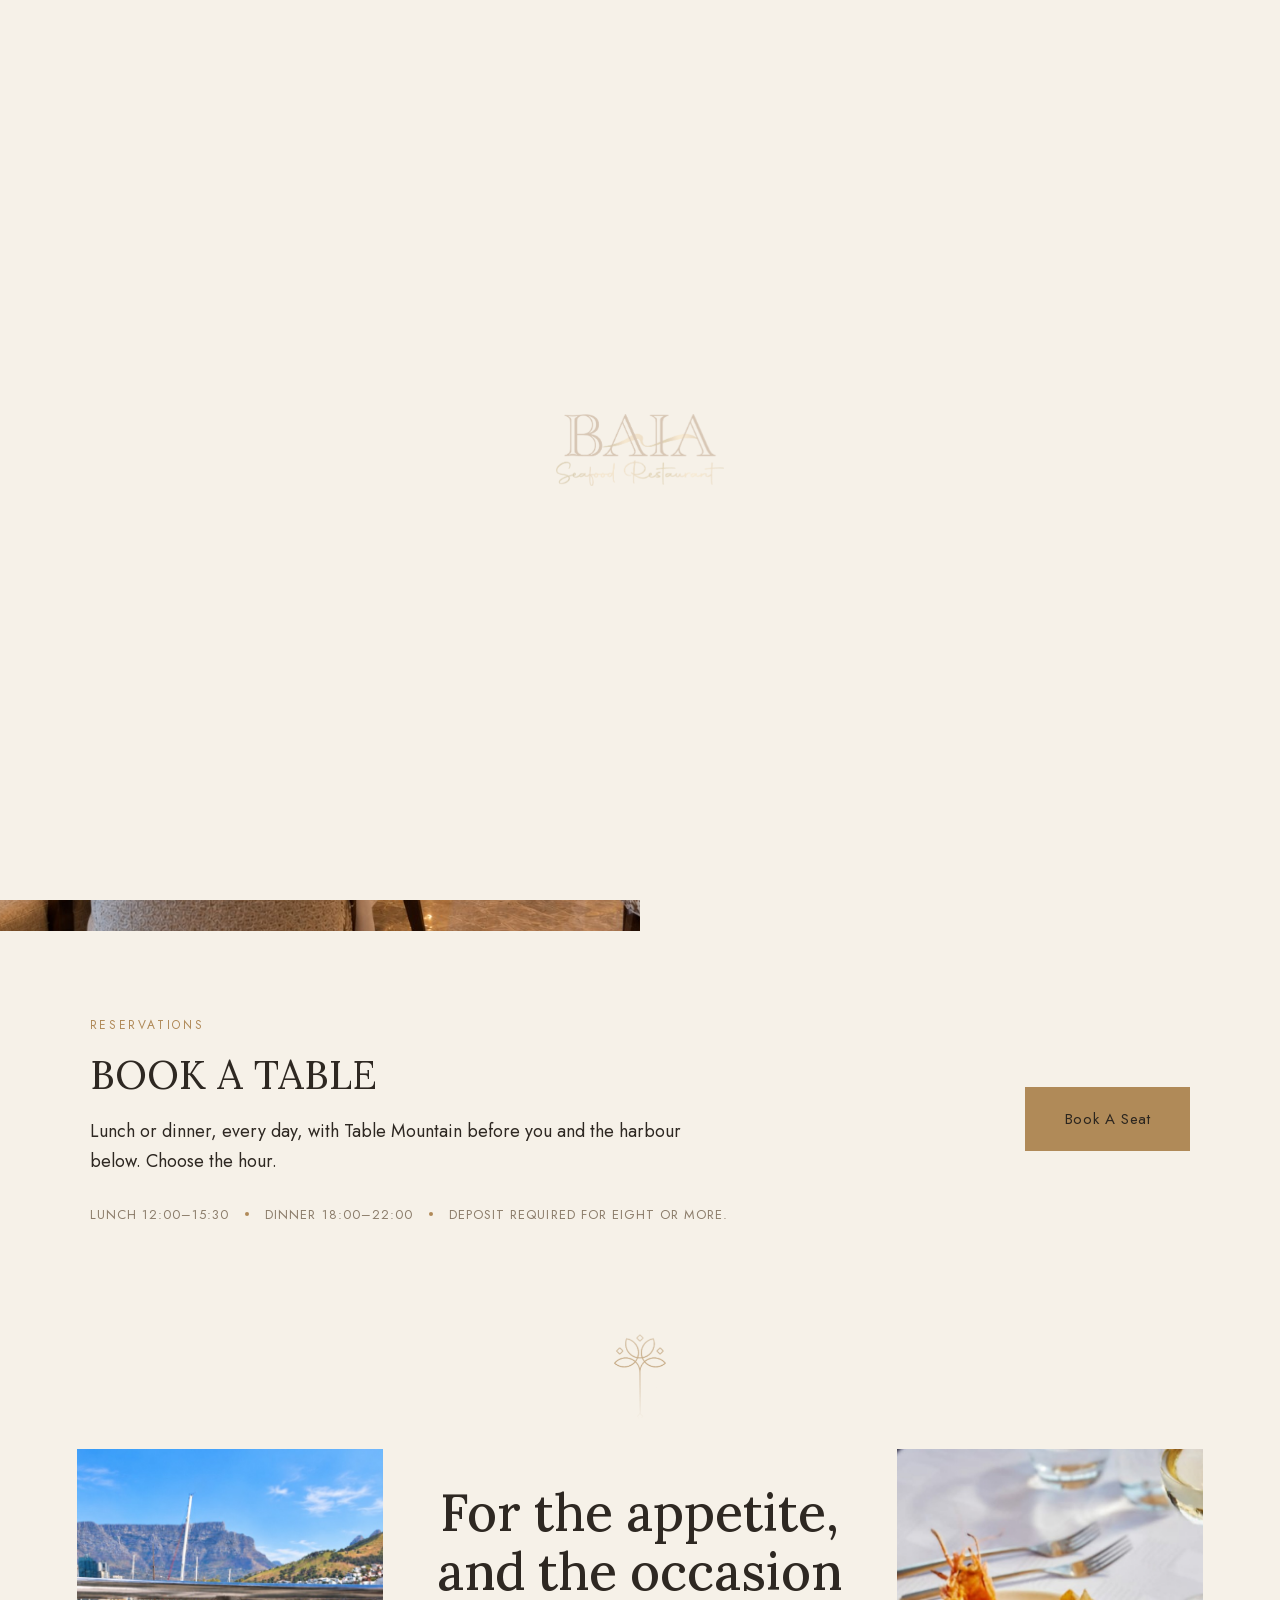
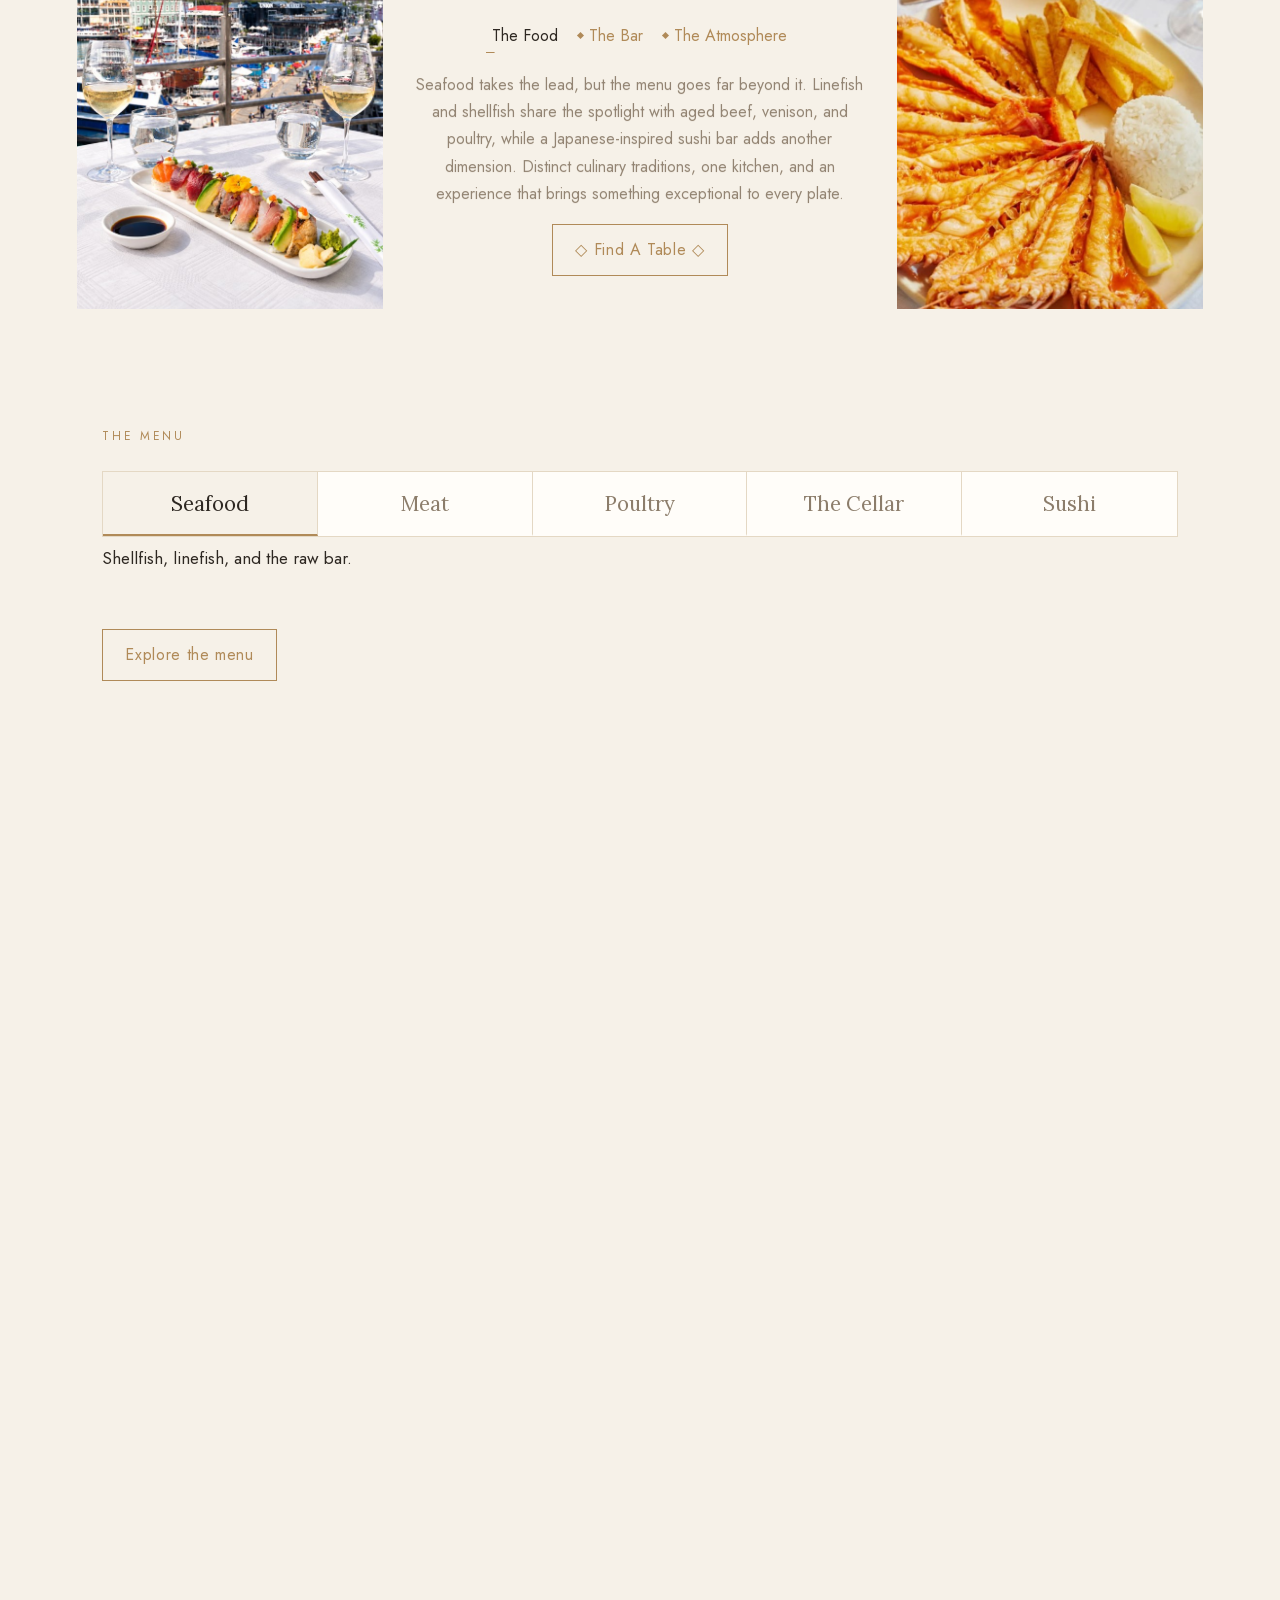
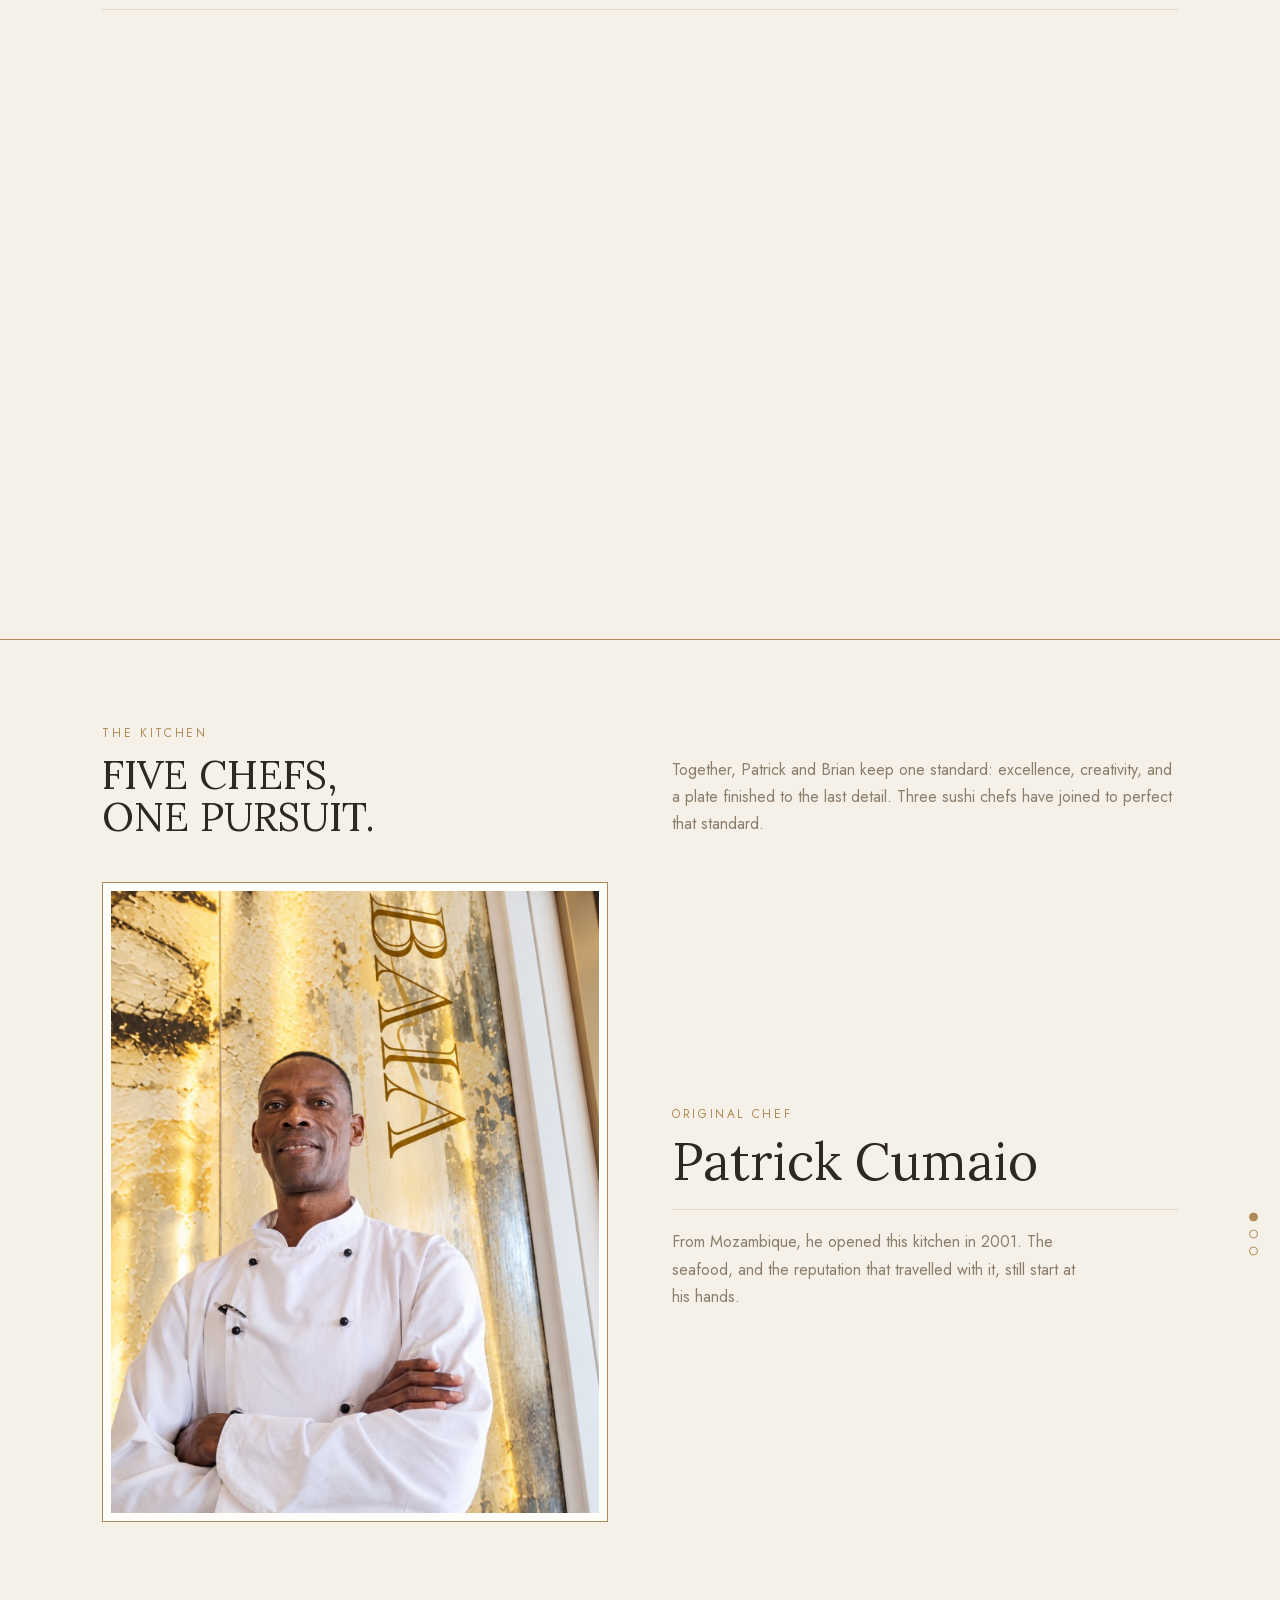
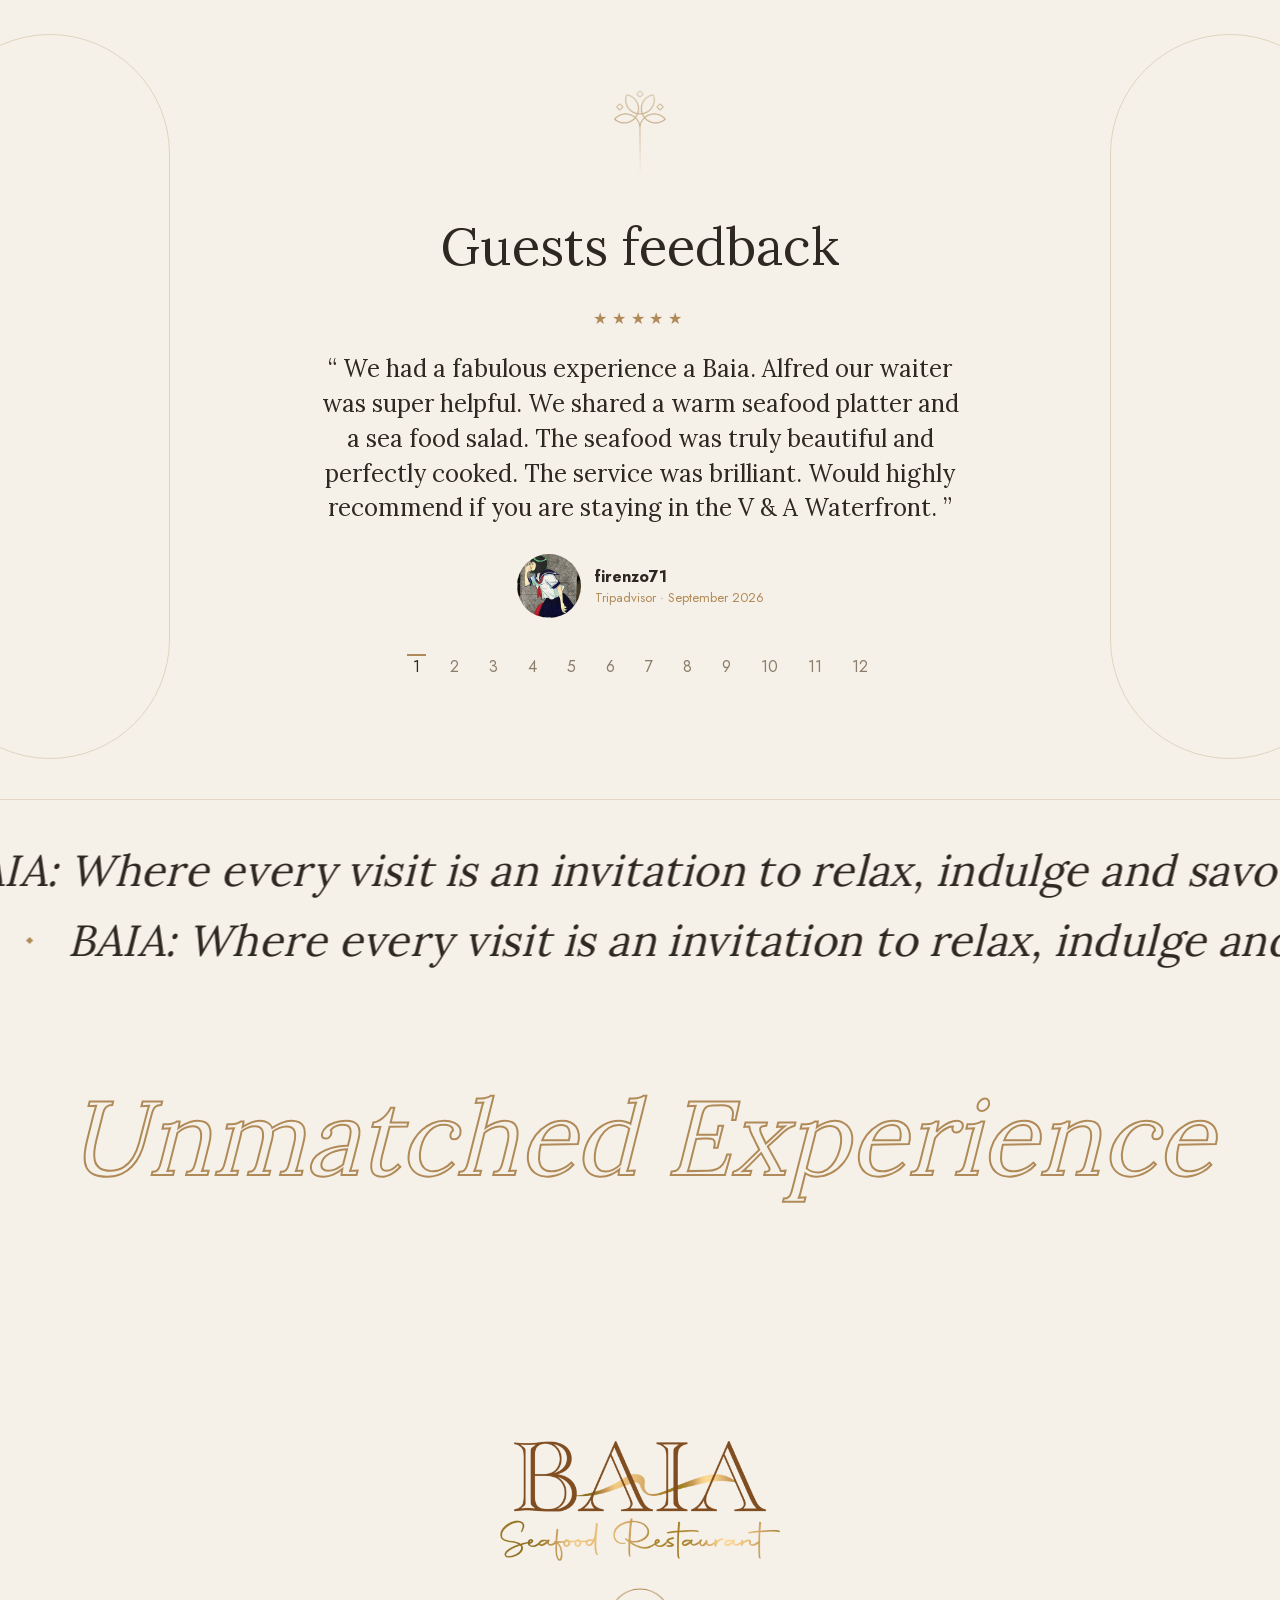
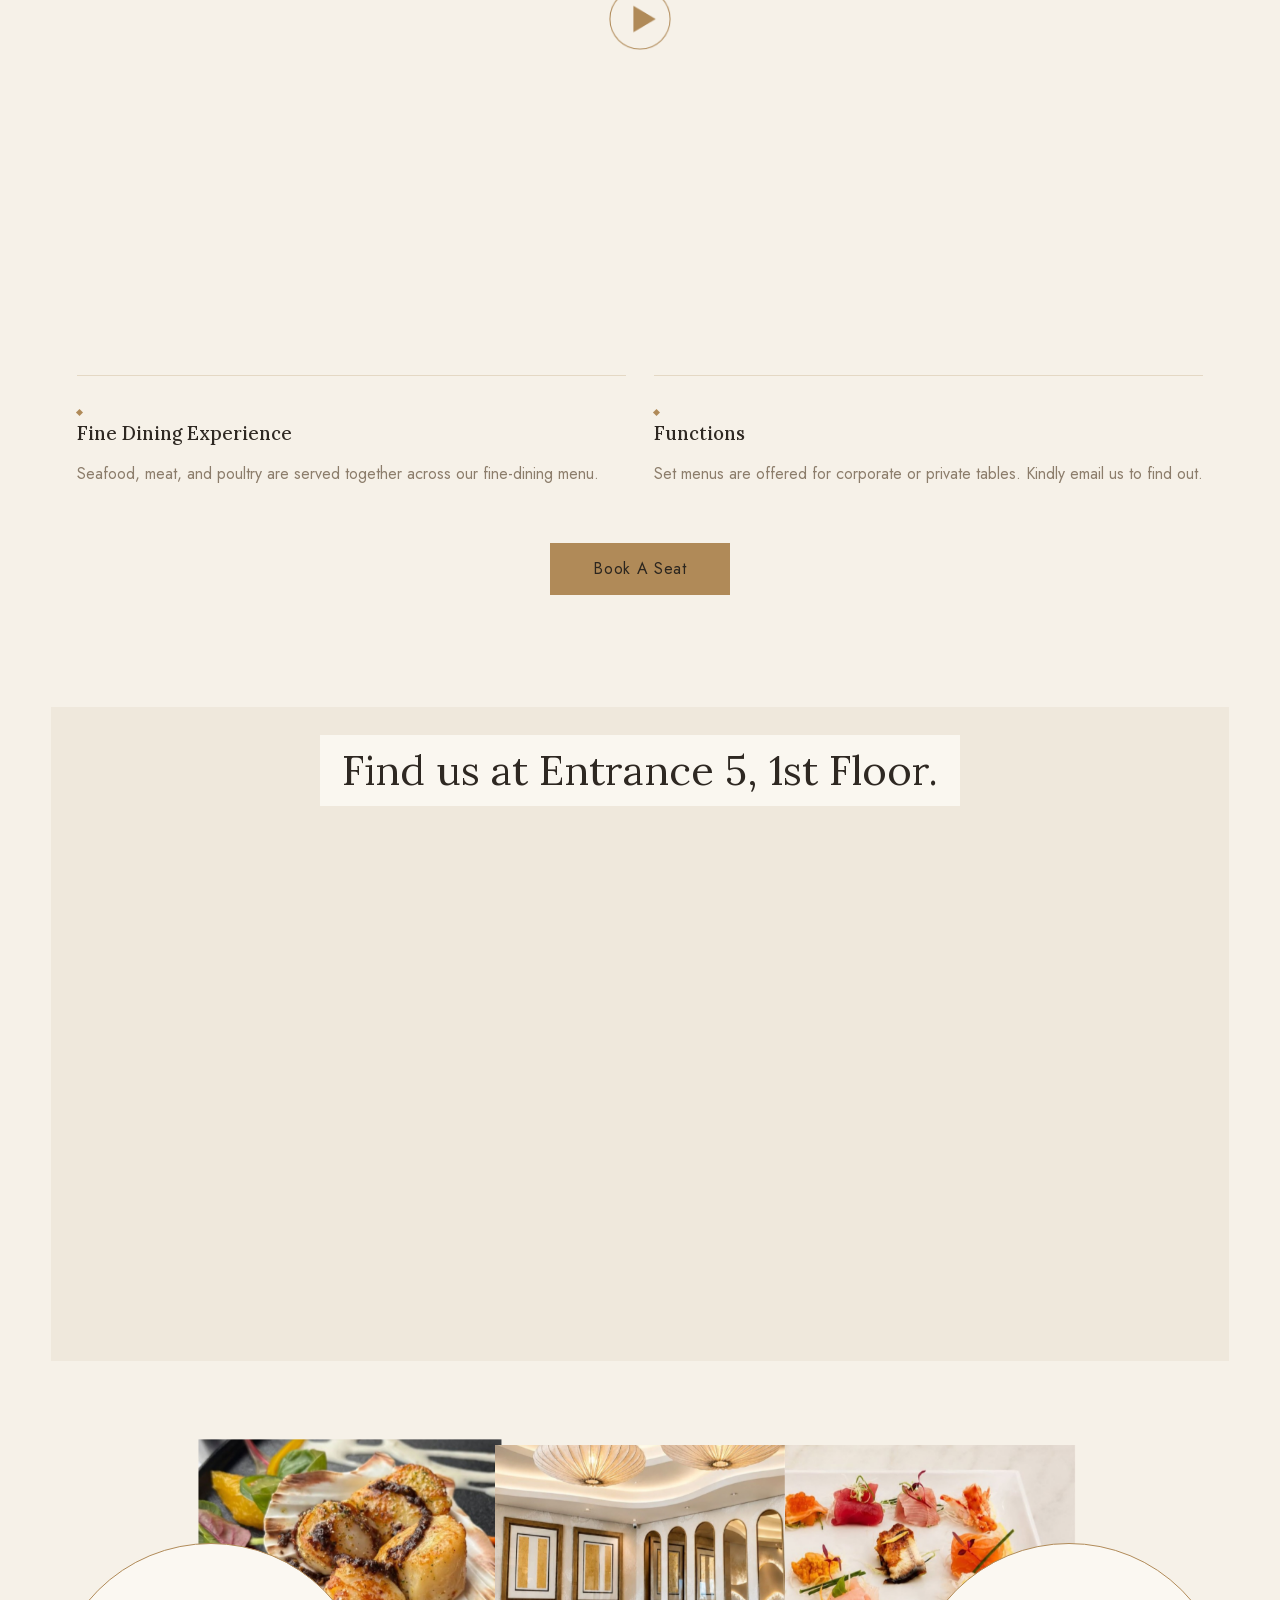
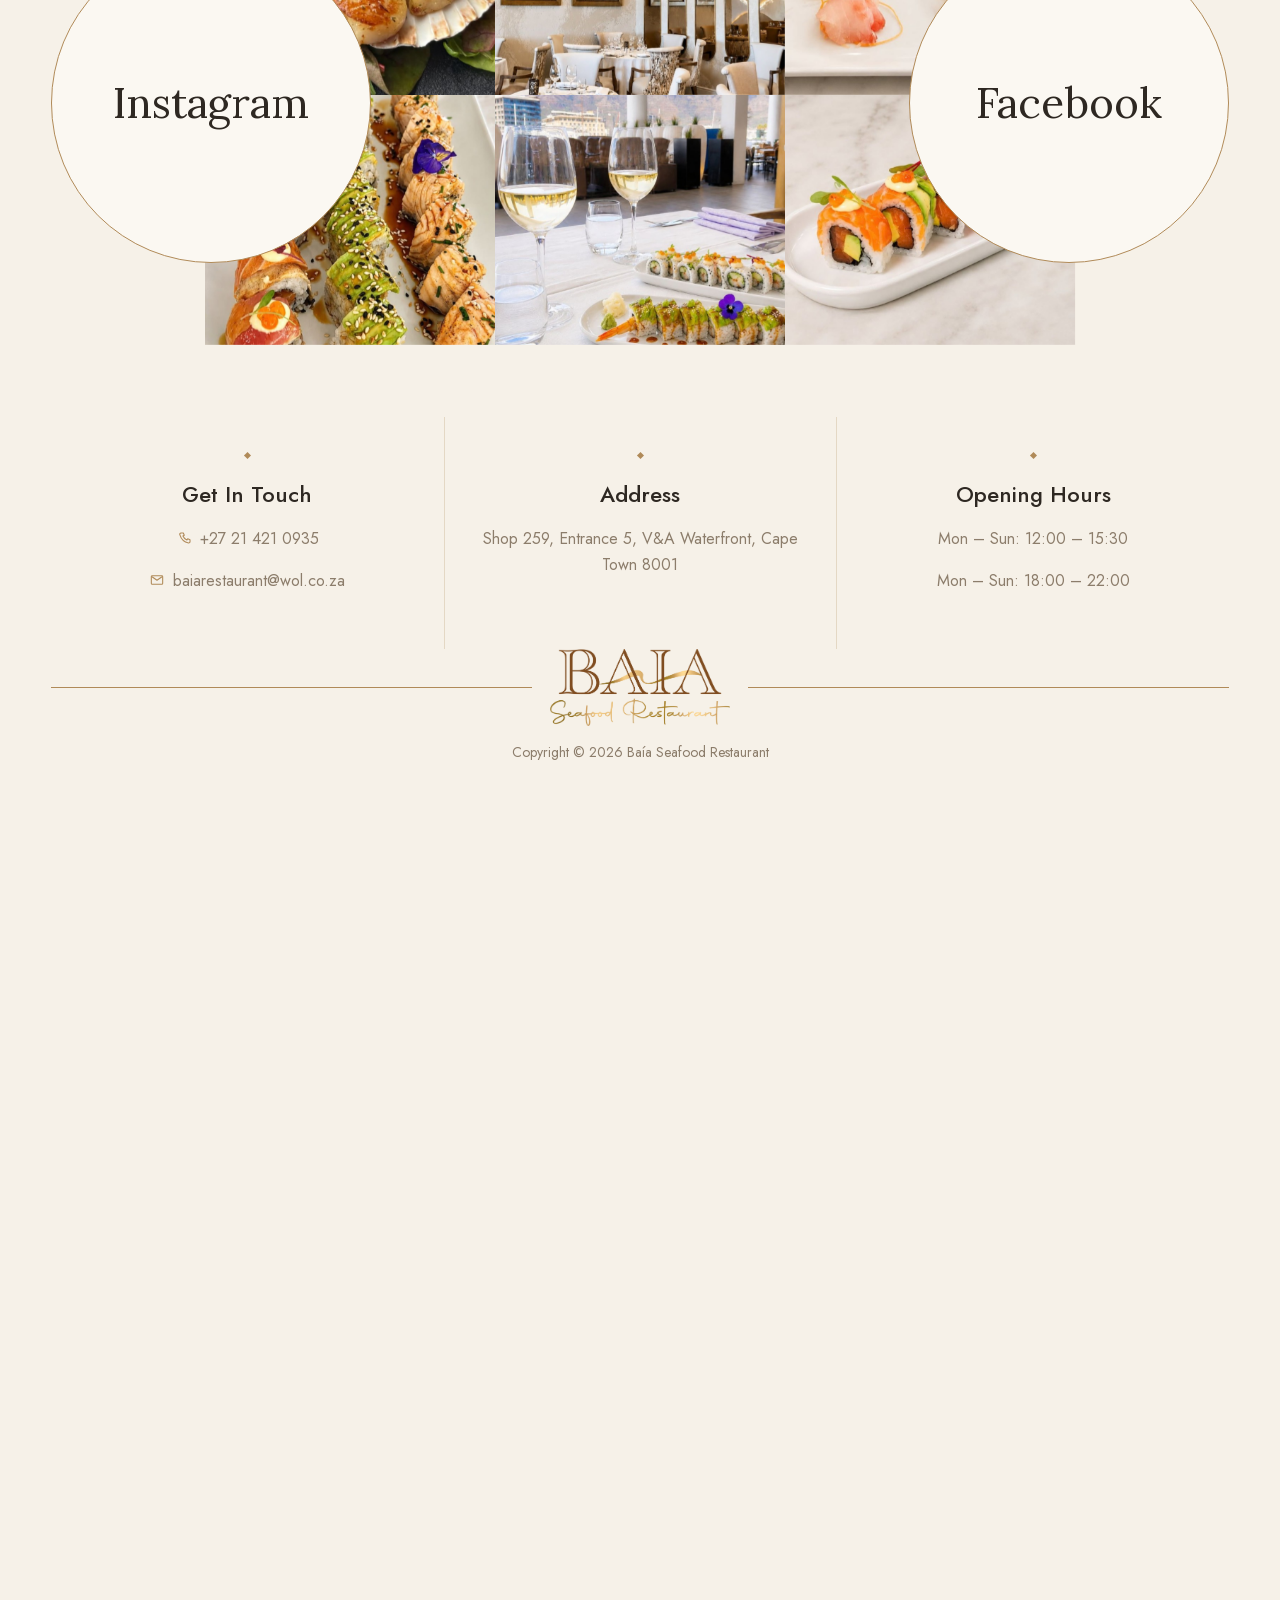
==== commit 75204c36: "Publish the latest home page. Co-authored-by: Cursor <cursoragent@cursor.com>" ====
--- a/about/index.html
+++ b/about/index.html
@@ -1 +1 @@
-<!DOCTYPE html><!--JYTD0ybDPO3T1uTtTVEjZ--><html lang="en" class="__variable_c19f6d __variable_d8f060"><head><meta charSet="utf-8"/><meta name="viewport" content="width=device-width, initial-scale=1"/><link rel="preload" href="/_next/static/media/5c0c2bcbaa4149ca-s.p.woff2" as="font" crossorigin="" type="font/woff2"/><link rel="preload" href="/_next/static/media/9dd75fadc5b3df29-s.p.woff2" as="font" crossorigin="" type="font/woff2"/><link rel="preload" as="image" href="/brand/baia-logo.png?v=4"/><link rel="stylesheet" href="/_next/static/css/a70bf09474fb1902.css" data-precedence="next"/><link rel="preload" as="script" fetchPriority="low" href="/_next/static/chunks/webpack-75a5e3ce0c363631.js"/><script src="/_next/static/chunks/4bd1b696-c023c6e3521b1417.js" async=""></script><script src="/_next/static/chunks/255-9c0c72a5d4870e58.js" async=""></script><script src="/_next/static/chunks/main-app-c6679bb073e35617.js" async=""></script><script src="/_next/static/chunks/619-ba102abea3e3d0e4.js" async=""></script><script src="/_next/static/chunks/813-2129e0c4513c5438.js" async=""></script><script src="/_next/static/chunks/app/layout-e9a6f1c3f19a4385.js" async=""></script><script src="/_next/static/chunks/app/about/page-6eea51b13ec574dc.js" async=""></script><meta name="next-size-adjust" content=""/><title>Baía Seafood Restaurant</title><meta name="description" content="Baía, pronounced Ba-hia, is a seafood restaurant upstairs at Entrance 5, V&amp;A Waterfront, Cape Town."/><script src="/_next/static/chunks/polyfills-42372ed130431b0a.js" noModule=""></script></head><body><div hidden=""><!--$--><!--/$--></div><div class="loader is-on" aria-hidden="false"><img class="logo " src="/brand/baia-logo.png?v=4" alt="Baía Seafood Restaurant"/></div><header class="site-header "><div class="utility"><div class="utility-side utility-left"><dl class="utility-hours"><div><dt>Lunch</dt><dd>12:00–15:30</dd></div><div><dt>Dinner</dt><dd>18:00–22:00</dd></div></dl><span class="utility-split" aria-hidden="true"></span><span class="follow"><a href="https://www.facebook.com/baiaseafoodrestaurant/" aria-label="Facebook" target="_blank" rel="noreferrer"><svg viewBox="0 0 24 24" aria-hidden="true"><path fill="currentColor" d="M14.8 8.4h2.3V5.4h-2.3c-2.5 0-4.1 1.6-4.1 4.2v1.9H8.2V15h2.5v6.6h3.2V15h2.4l.4-3.5h-2.8V9.7c0-.8.3-1.3 1.3-1.3z"></path></svg></a><a href="https://www.instagram.com/baiaseafoodrestaurant/" aria-label="Instagram" target="_blank" rel="noreferrer"><svg viewBox="0 0 24 24" aria-hidden="true"><path fill="currentColor" d="M12 7.6a4.4 4.4 0 1 0 0 8.8 4.4 4.4 0 0 0 0-8.8zm0 7.2a2.8 2.8 0 1 1 0-5.6 2.8 2.8 0 0 1 0 5.6zM17.2 7.1a1 1 0 1 1-2 0 1 1 0 0 1 2 0zM12 4.4c1.5 0 1.6 0 2.2.1.5 0 .9.1 1.2.2.4.2.6.3.9.6.2.2.4.5.6.9.1.3.2.7.2 1.2.1.6.1.7.1 2.2s0 1.6-.1 2.2c0 .5-.1.9-.2 1.2-.2.4-.4.6-.6.9-.3.2-.5.4-.9.6-.3.1-.7.2-1.2.2-.6.1-.7.1-2.2.1s-1.6 0-2.2-.1c-.5 0-.9-.1-1.2-.2-.4-.2-.6-.4-.9-.6-.2-.3-.4-.5-.6-.9-.1-.3-.2-.7-.2-1.2-.1-.6-.1-.7-.1-2.2s0-1.6.1-2.2c0-.5.1-.9.2-1.2.2-.4.4-.7.6-.9.3-.3.5-.4.9-.6.3-.1.7-.2 1.2-.2.6-.1.7-.1 2.2-.1zm0-1.6c-1.5 0-1.7 0-2.3.1-.6 0-1.1.1-1.5.3-.4.1-.8.4-1.1.7-.3.3-.6.7-.7 1.1-.2.4-.3.9-.3 1.5C6 7.1 6 7.3 6 8.8v2.4c0 1.5 0 1.7.1 2.3.1.6.1 1.1.3 1.5.1.4.4.8.7 1.1.3.3.7.6 1.1.7.4.2.9.3 1.5.3.6.1.8.1 2.3.1h2.4c1.5 0 1.7 0 2.3-.1.6 0 1.1-.1 1.5-.3.4-.1.8-.4 1.1-.7.3-.3.6-.7.7-1.1.2-.4.3-.9.3-1.5.1-.6.1-.8.1-2.3V8.8c0-1.5 0-1.7-.1-2.3 0-.6-.1-1.1-.3-1.5-.1-.4-.4-.8-.7-1.1-.3-.3-.7-.6-1.1-.7-.4-.2-.9-.3-1.5-.3-.6-.1-.8-.1-2.3-.1H12z"></path></svg></a></span></div><div class="utility-center"><span class="rule"></span><a class="utility-logo" aria-label="Baía home" href="/"><img class="logo " src="/brand/baia-logo.png?v=4" alt="Baía Seafood Restaurant"/></a><span class="rule"></span></div><div class="utility-side utility-right"><a class="utility-phone" href="tel:+27214210935">+27 21 421 0935</a><span class="utility-split" aria-hidden="true"></span><a class="utility-address" href="https://www.google.com/maps/search/?api=1&amp;query=Baia+Seafood+Restaurant+Shop+259+Entrance+5+V%26A+Waterfront+Cape+Town+8001" target="_blank" rel="noreferrer"><span>Shop 259, Entrance 5</span><span>V&amp;A Waterfront</span></a></div></div><div class="nav-bar"><a class="nav-logo" aria-label="Baía home" href="/"><img class="logo " src="/brand/baia-logo.png?v=4" alt="Baía Seafood Restaurant"/></a><button type="button" class="burger" aria-label="Open navigation"><span></span><span></span><span></span></button><nav class="main-nav" aria-label="Primary"><a class="" href="/">Home</a><i class="diamond" aria-hidden="true"></i><a href="/#explore">Menus</a><i class="diamond" aria-hidden="true"></i><a href="/#about">About Us</a><i class="diamond" aria-hidden="true"></i><a href="/#chefs">Chefs</a><i class="diamond" aria-hidden="true"></i><a href="/#footer">Contact</a><i class="diamond" aria-hidden="true"></i><a href="https://www.dineplan.com/restaurant/baia-seafood-restaurant" target="_blank" rel="noreferrer">Book Now</a></nav><button type="button" class="dot-grid" aria-label="Open panel"><i></i><i></i><i></i><i></i><i></i><i></i><i></i><i></i><i></i></button></div></header><div class="offcanvas "><button type="button" class="sheet-close">Close</button><img class="logo " src="/brand/baia-logo.png?v=4" alt="Baía Seafood Restaurant"/><p>BAIA: Where every visit is an invitation to relax, indulge and savour the best of Cape Town&#x27;s coastal dining.</p><a class="off-line" href="tel:+27214210935"><svg viewBox="0 0 24 24" aria-hidden="true"><path fill="none" stroke="currentColor" stroke-width="1.6" stroke-linecap="round" stroke-linejoin="round" d="M8 3h3l1.4 3.4-2 1.2a12 12 0 0 0 6 6l1.2-2L21 13v3a2 2 0 0 1-2.2 2A17 17 0 0 1 6 6.2 2 2 0 0 1 8 3z"></path></svg>+27 21 421 0935</a><a class="off-line" href="mailto:baiarestaurant@wol.co.za"><svg viewBox="0 0 24 24" aria-hidden="true"><rect x="3.5" y="5.5" width="17" height="13" rx="1.4" fill="none" stroke="currentColor" stroke-width="1.6"></rect><path d="M4.5 7.2 12 12.4l7.5-5.2" fill="none" stroke="currentColor" stroke-width="1.6" stroke-linejoin="round"></path></svg>baiarestaurant@wol.co.za</a><a class="off-address" href="https://www.google.com/maps/search/?api=1&amp;query=Baia+Seafood+Restaurant+Shop+259+Entrance+5+V%26A+Waterfront+Cape+Town+8001" target="_blank" rel="noreferrer">Shop 259, Entrance 5, V&amp;A Waterfront, Cape Town 8001</a><div class="off-map"><iframe title="Map of Baía at the V&amp;A Waterfront" src="https://maps.google.com/maps?q=Shop%20259%20Entrance%205%20V%26A%20Waterfront%20Cape%20Town%208001&amp;z=16&amp;output=embed" loading="lazy"></iframe><a class="map-open" href="https://www.google.com/maps/search/?api=1&amp;query=Baia+Seafood+Restaurant+Shop+259+Entrance+5+V%26A+Waterfront+Cape+Town+8001" target="_blank" rel="noreferrer" aria-label="Open Shop 259, Entrance 5, V&amp;A Waterfront, Cape Town 8001 in Google Maps"></a></div><a class="btn-fill off-book" href="https://www.dineplan.com/restaurant/baia-seafood-restaurant" target="_blank" rel="noreferrer">Book Now</a></div><div class="cursor-outer" aria-hidden="true"></div><div class="cursor-inner" aria-hidden="true"></div><main><!--$--><!--/$--></main><footer class="site-footer" id="footer"><div class="foot-grid"><section><i class="diamond" aria-hidden="true"></i><h2>Get In Touch</h2><p class="foot-contact"><svg viewBox="0 0 24 24" aria-hidden="true"><path fill="none" stroke="currentColor" stroke-width="1.6" stroke-linecap="round" stroke-linejoin="round" d="M8 3h3l1.4 3.4-2 1.2a12 12 0 0 0 6 6l1.2-2L21 13v3a2 2 0 0 1-2.2 2A17 17 0 0 1 6 6.2 2 2 0 0 1 8 3z"></path></svg><a href="tel:+27214210935">+27 21 421 0935</a></p><p class="foot-contact"><svg viewBox="0 0 24 24" aria-hidden="true"><rect x="3.5" y="5.5" width="17" height="13" rx="1.4" fill="none" stroke="currentColor" stroke-width="1.6"></rect><path d="M4.5 7.2 12 12.4l7.5-5.2" fill="none" stroke="currentColor" stroke-width="1.6" stroke-linejoin="round"></path></svg><a href="mailto:baiarestaurant@wol.co.za">baiarestaurant@wol.co.za</a></p></section><section><i class="diamond" aria-hidden="true"></i><h2>Address</h2><p>Shop 259, Entrance 5, V&amp;A Waterfront, Cape Town 8001</p></section><section><i class="diamond" aria-hidden="true"></i><h2>Opening Hours</h2><p class="copper">Mon – Sun: 12:00 – 15:30</p><p class="copper">Mon – Sun: 18:00 – 22:00</p></section></div><div class="foot-logo"><img class="logo " src="/brand/baia-logo.png?v=4" alt="Baía Seafood Restaurant"/></div><div class="foot-bottom"><p>Copyright © <!-- -->2026<!-- --> <!-- -->Baía Seafood Restaurant</p></div></footer><button type="button" class="to-top " aria-label="Back to top">↑</button><script src="/_next/static/chunks/webpack-75a5e3ce0c363631.js" id="_R_" async=""></script><script>(self.__next_f=self.__next_f||[]).push([0])</script><script>self.__next_f.push([1,"1:\"$Sreact.fragment\"\n2:I[1421,[\"619\",\"static/chunks/619-ba102abea3e3d0e4.js\",\"813\",\"static/chunks/813-2129e0c4513c5438.js\",\"177\",\"static/chunks/app/layout-e9a6f1c3f19a4385.js\"],\"Shell\"]\n3:I[9766,[],\"\"]\n4:I[8924,[],\"\"]\n5:I[486,[\"220\",\"static/chunks/app/about/page-6eea51b13ec574dc.js\"],\"Jump\"]\n6:I[4431,[],\"OutletBoundary\"]\n8:I[5278,[],\"AsyncMetadataOutlet\"]\na:I[4431,[],\"ViewportBoundary\"]\nc:I[4431,[],\"MetadataBoundary\"]\nd:\"$Sreact.suspense\"\nf:I[7150,[],\"\"]\n:HL[\"/_next/static/media/5c0c2bcbaa4149ca-s.p.woff2\",\"font\",{\"crossOrigin\":\"\",\"type\":\"font/woff2\"}]\n:HL[\"/_next/static/media/9dd75fadc5b3df29-s.p.woff2\",\"font\",{\"crossOrigin\":\"\",\"type\":\"font/woff2\"}]\n:HL[\"/_next/static/css/a70bf09474fb1902.css\",\"style\"]\n"])</script><script>self.__next_f.push([1,"0:{\"P\":null,\"b\":\"JYTD0ybDPO3T1uTtTVEjZ\",\"p\":\"\",\"c\":[\"\",\"about\"],\"i\":false,\"f\":[[[\"\",{\"children\":[\"about\",{\"children\":[\"__PAGE__\",{}]}]},\"$undefined\",\"$undefined\",true],[\"\",[\"$\",\"$1\",\"c\",{\"children\":[[[\"$\",\"link\",\"0\",{\"rel\":\"stylesheet\",\"href\":\"/_next/static/css/a70bf09474fb1902.css\",\"precedence\":\"next\",\"crossOrigin\":\"$undefined\",\"nonce\":\"$undefined\"}]],[\"$\",\"html\",null,{\"lang\":\"en\",\"className\":\"__variable_c19f6d __variable_d8f060\",\"suppressHydrationWarning\":true,\"children\":[\"$\",\"body\",null,{\"suppressHydrationWarning\":true,\"children\":[\"$\",\"$L2\",null,{\"children\":[\"$\",\"$L3\",null,{\"parallelRouterKey\":\"children\",\"error\":\"$undefined\",\"errorStyles\":\"$undefined\",\"errorScripts\":\"$undefined\",\"template\":[\"$\",\"$L4\",null,{}],\"templateStyles\":\"$undefined\",\"templateScripts\":\"$undefined\",\"notFound\":[[[\"$\",\"title\",null,{\"children\":\"404: This page could not be found.\"}],[\"$\",\"div\",null,{\"style\":{\"fontFamily\":\"system-ui,\\\"Segoe UI\\\",Roboto,Helvetica,Arial,sans-serif,\\\"Apple Color Emoji\\\",\\\"Segoe UI Emoji\\\"\",\"height\":\"100vh\",\"textAlign\":\"center\",\"display\":\"flex\",\"flexDirection\":\"column\",\"alignItems\":\"center\",\"justifyContent\":\"center\"},\"children\":[\"$\",\"div\",null,{\"children\":[[\"$\",\"style\",null,{\"dangerouslySetInnerHTML\":{\"__html\":\"body{color:#000;background:#fff;margin:0}.next-error-h1{border-right:1px solid rgba(0,0,0,.3)}@media (prefers-color-scheme:dark){body{color:#fff;background:#000}.next-error-h1{border-right:1px solid rgba(255,255,255,.3)}}\"}}],[\"$\",\"h1\",null,{\"className\":\"next-error-h1\",\"style\":{\"display\":\"inline-block\",\"margin\":\"0 20px 0 0\",\"padding\":\"0 23px 0 0\",\"fontSize\":24,\"fontWeight\":500,\"verticalAlign\":\"top\",\"lineHeight\":\"49px\"},\"children\":404}],[\"$\",\"div\",null,{\"style\":{\"display\":\"inline-block\"},\"children\":[\"$\",\"h2\",null,{\"style\":{\"fontSize\":14,\"fontWeight\":400,\"lineHeight\":\"49px\",\"margin\":0},\"children\":\"This page could not be found.\"}]}]]}]}]],[]],\"forbidden\":\"$undefined\",\"unauthorized\":\"$undefined\"}]}]}]}]]}],{\"children\":[\"about\",[\"$\",\"$1\",\"c\",{\"children\":[null,[\"$\",\"$L3\",null,{\"parallelRouterKey\":\"children\",\"error\":\"$undefined\",\"errorStyles\":\"$undefined\",\"errorScripts\":\"$undefined\",\"template\":[\"$\",\"$L4\",null,{}],\"templateStyles\":\"$undefined\",\"templateScripts\":\"$undefined\",\"notFound\":\"$undefined\",\"forbidden\":\"$undefined\",\"unauthorized\":\"$undefined\"}]]}],{\"children\":[\"__PAGE__\",[\"$\",\"$1\",\"c\",{\"children\":[[\"$\",\"$L5\",null,{\"hash\":\"#story\"}],null,[\"$\",\"$L6\",null,{\"children\":[\"$L7\",[\"$\",\"$L8\",null,{\"promise\":\"$@9\"}]]}]]}],{},null,false]},null,false]},null,false],[\"$\",\"$1\",\"h\",{\"children\":[null,[[\"$\",\"$La\",null,{\"children\":\"$Lb\"}],[\"$\",\"meta\",null,{\"name\":\"next-size-adjust\",\"content\":\"\"}]],[\"$\",\"$Lc\",null,{\"children\":[\"$\",\"div\",null,{\"hidden\":true,\"children\":[\"$\",\"$d\",null,{\"fallback\":null,\"children\":\"$Le\"}]}]}]]}],false]],\"m\":\"$undefined\",\"G\":[\"$f\",[]],\"s\":false,\"S\":true}\n"])</script><script>self.__next_f.push([1,"b:[[\"$\",\"meta\",\"0\",{\"charSet\":\"utf-8\"}],[\"$\",\"meta\",\"1\",{\"name\":\"viewport\",\"content\":\"width=device-width, initial-scale=1\"}]]\n7:null\n"])</script><script>self.__next_f.push([1,"9:{\"metadata\":[[\"$\",\"title\",\"0\",{\"children\":\"Baía Seafood Restaurant\"}],[\"$\",\"meta\",\"1\",{\"name\":\"description\",\"content\":\"Baía, pronounced Ba-hia, is a seafood restaurant upstairs at Entrance 5, V\u0026A Waterfront, Cape Town.\"}]],\"error\":null,\"digest\":\"$undefined\"}\n"])</script><script>self.__next_f.push([1,"e:\"$9:metadata\"\n"])</script></body></html>+<!DOCTYPE html><!--gZsR8Www2yfu3gCRG_91N--><html lang="en" class="__variable_c19f6d __variable_d8f060"><head><meta charSet="utf-8"/><meta name="viewport" content="width=device-width, initial-scale=1"/><link rel="preload" href="/_next/static/media/5c0c2bcbaa4149ca-s.p.woff2" as="font" crossorigin="" type="font/woff2"/><link rel="preload" href="/_next/static/media/9dd75fadc5b3df29-s.p.woff2" as="font" crossorigin="" type="font/woff2"/><link rel="preload" as="image" href="/brand/baia-logo.png?v=4"/><link rel="stylesheet" href="/_next/static/css/d8a044af33e7d7e5.css" data-precedence="next"/><link rel="preload" as="script" fetchPriority="low" href="/_next/static/chunks/webpack-75a5e3ce0c363631.js"/><script src="/_next/static/chunks/4bd1b696-c023c6e3521b1417.js" async=""></script><script src="/_next/static/chunks/255-9c0c72a5d4870e58.js" async=""></script><script src="/_next/static/chunks/main-app-c6679bb073e35617.js" async=""></script><script src="/_next/static/chunks/619-ba102abea3e3d0e4.js" async=""></script><script src="/_next/static/chunks/813-32474deafa5cc96c.js" async=""></script><script src="/_next/static/chunks/app/layout-e9a6f1c3f19a4385.js" async=""></script><script src="/_next/static/chunks/app/about/page-6eea51b13ec574dc.js" async=""></script><meta name="next-size-adjust" content=""/><title>Baía Seafood Restaurant</title><meta name="description" content="Baía, pronounced Ba-hia, is a seafood restaurant upstairs at Entrance 5, V&amp;A Waterfront, Cape Town."/><script src="/_next/static/chunks/polyfills-42372ed130431b0a.js" noModule=""></script></head><body><div hidden=""><!--$--><!--/$--></div><div class="loader is-on" aria-hidden="false"><img class="logo " src="/brand/baia-logo.png?v=4" alt="Baía Seafood Restaurant"/></div><header class="site-header "><div class="utility"><div class="utility-side utility-left"><dl class="utility-hours"><div><dt>Lunch</dt><dd>12:00–15:30</dd></div><div><dt>Dinner</dt><dd>18:00–22:00</dd></div></dl><span class="utility-split" aria-hidden="true"></span><span class="follow"><a href="https://www.facebook.com/baiaseafoodrestaurant/" aria-label="Facebook" target="_blank" rel="noreferrer"><svg viewBox="0 0 24 24" aria-hidden="true"><path fill="currentColor" d="M14.8 8.4h2.3V5.4h-2.3c-2.5 0-4.1 1.6-4.1 4.2v1.9H8.2V15h2.5v6.6h3.2V15h2.4l.4-3.5h-2.8V9.7c0-.8.3-1.3 1.3-1.3z"></path></svg></a><a href="https://www.instagram.com/baiaseafoodrestaurant/" aria-label="Instagram" target="_blank" rel="noreferrer"><svg viewBox="0 0 24 24" aria-hidden="true"><path fill="currentColor" d="M12 7.6a4.4 4.4 0 1 0 0 8.8 4.4 4.4 0 0 0 0-8.8zm0 7.2a2.8 2.8 0 1 1 0-5.6 2.8 2.8 0 0 1 0 5.6zM17.2 7.1a1 1 0 1 1-2 0 1 1 0 0 1 2 0zM12 4.4c1.5 0 1.6 0 2.2.1.5 0 .9.1 1.2.2.4.2.6.3.9.6.2.2.4.5.6.9.1.3.2.7.2 1.2.1.6.1.7.1 2.2s0 1.6-.1 2.2c0 .5-.1.9-.2 1.2-.2.4-.4.6-.6.9-.3.2-.5.4-.9.6-.3.1-.7.2-1.2.2-.6.1-.7.1-2.2.1s-1.6 0-2.2-.1c-.5 0-.9-.1-1.2-.2-.4-.2-.6-.4-.9-.6-.2-.3-.4-.5-.6-.9-.1-.3-.2-.7-.2-1.2-.1-.6-.1-.7-.1-2.2s0-1.6.1-2.2c0-.5.1-.9.2-1.2.2-.4.4-.7.6-.9.3-.3.5-.4.9-.6.3-.1.7-.2 1.2-.2.6-.1.7-.1 2.2-.1zm0-1.6c-1.5 0-1.7 0-2.3.1-.6 0-1.1.1-1.5.3-.4.1-.8.4-1.1.7-.3.3-.6.7-.7 1.1-.2.4-.3.9-.3 1.5C6 7.1 6 7.3 6 8.8v2.4c0 1.5 0 1.7.1 2.3.1.6.1 1.1.3 1.5.1.4.4.8.7 1.1.3.3.7.6 1.1.7.4.2.9.3 1.5.3.6.1.8.1 2.3.1h2.4c1.5 0 1.7 0 2.3-.1.6 0 1.1-.1 1.5-.3.4-.1.8-.4 1.1-.7.3-.3.6-.7.7-1.1.2-.4.3-.9.3-1.5.1-.6.1-.8.1-2.3V8.8c0-1.5 0-1.7-.1-2.3 0-.6-.1-1.1-.3-1.5-.1-.4-.4-.8-.7-1.1-.3-.3-.7-.6-1.1-.7-.4-.2-.9-.3-1.5-.3-.6-.1-.8-.1-2.3-.1H12z"></path></svg></a></span></div><div class="utility-center"><span class="rule"></span><a class="utility-logo" aria-label="Baía home" href="/"><img class="logo " src="/brand/baia-logo.png?v=4" alt="Baía Seafood Restaurant"/></a><span class="rule"></span></div><div class="utility-side utility-right"><a class="utility-phone" href="tel:+27214210935">+27 21 421 0935</a><span class="utility-split" aria-hidden="true"></span><a class="utility-address" href="https://www.google.com/maps/search/?api=1&amp;query=Baia+Seafood+Restaurant+Shop+259+Entrance+5+V%26A+Waterfront+Cape+Town+8001" target="_blank" rel="noreferrer"><span>Shop 259, Entrance 5</span><span>V&amp;A Waterfront</span></a></div></div><div class="nav-bar"><a class="nav-logo" aria-label="Baía home" href="/"><img class="logo " src="/brand/baia-logo.png?v=4" alt="Baía Seafood Restaurant"/></a><button type="button" class="burger" aria-label="Open navigation"><span></span><span></span><span></span></button><nav class="main-nav" aria-label="Primary"><a class="" href="/">Home</a><i class="diamond" aria-hidden="true"></i><a href="/#explore">Menus</a><i class="diamond" aria-hidden="true"></i><a href="/#about">About Us</a><i class="diamond" aria-hidden="true"></i><a href="/#chefs">Chefs</a><i class="diamond" aria-hidden="true"></i><a href="/#footer">Contact</a><i class="diamond" aria-hidden="true"></i><a href="https://www.dineplan.com/restaurant/baia-seafood-restaurant" target="_blank" rel="noreferrer">Book Now</a></nav><button type="button" class="dot-grid" aria-label="Open panel"><i></i><i></i><i></i><i></i><i></i><i></i><i></i><i></i><i></i></button></div></header><div class="offcanvas "><button type="button" class="sheet-close">Close</button><img class="logo " src="/brand/baia-logo.png?v=4" alt="Baía Seafood Restaurant"/><p>BAIA: Where every visit is an invitation to relax, indulge and savour the best of Cape Town&#x27;s coastal dining.</p><a class="off-line" href="tel:+27214210935"><svg viewBox="0 0 24 24" aria-hidden="true"><path fill="none" stroke="currentColor" stroke-width="1.6" stroke-linecap="round" stroke-linejoin="round" d="M8 3h3l1.4 3.4-2 1.2a12 12 0 0 0 6 6l1.2-2L21 13v3a2 2 0 0 1-2.2 2A17 17 0 0 1 6 6.2 2 2 0 0 1 8 3z"></path></svg>+27 21 421 0935</a><a class="off-line" href="mailto:baiarestaurant@wol.co.za"><svg viewBox="0 0 24 24" aria-hidden="true"><rect x="3.5" y="5.5" width="17" height="13" rx="1.4" fill="none" stroke="currentColor" stroke-width="1.6"></rect><path d="M4.5 7.2 12 12.4l7.5-5.2" fill="none" stroke="currentColor" stroke-width="1.6" stroke-linejoin="round"></path></svg>baiarestaurant@wol.co.za</a><a class="off-address" href="https://www.google.com/maps/search/?api=1&amp;query=Baia+Seafood+Restaurant+Shop+259+Entrance+5+V%26A+Waterfront+Cape+Town+8001" target="_blank" rel="noreferrer">Shop 259, Entrance 5, V&amp;A Waterfront, Cape Town 8001</a><div class="off-map"><iframe title="Map of Baía at the V&amp;A Waterfront" src="https://maps.google.com/maps?q=Shop%20259%20Entrance%205%20V%26A%20Waterfront%20Cape%20Town%208001&amp;z=16&amp;output=embed" loading="lazy"></iframe><a class="map-open" href="https://www.google.com/maps/search/?api=1&amp;query=Baia+Seafood+Restaurant+Shop+259+Entrance+5+V%26A+Waterfront+Cape+Town+8001" target="_blank" rel="noreferrer" aria-label="Open Shop 259, Entrance 5, V&amp;A Waterfront, Cape Town 8001 in Google Maps"></a></div><a class="btn-fill off-book" href="https://www.dineplan.com/restaurant/baia-seafood-restaurant" target="_blank" rel="noreferrer">Book Now</a></div><div class="cursor-outer" aria-hidden="true"></div><div class="cursor-inner" aria-hidden="true"></div><main><!--$--><!--/$--></main><footer class="site-footer" id="footer"><div class="foot-grid"><section><i class="diamond" aria-hidden="true"></i><h2>Get In Touch</h2><p class="foot-contact"><svg viewBox="0 0 24 24" aria-hidden="true"><path fill="none" stroke="currentColor" stroke-width="1.6" stroke-linecap="round" stroke-linejoin="round" d="M8 3h3l1.4 3.4-2 1.2a12 12 0 0 0 6 6l1.2-2L21 13v3a2 2 0 0 1-2.2 2A17 17 0 0 1 6 6.2 2 2 0 0 1 8 3z"></path></svg><a href="tel:+27214210935">+27 21 421 0935</a></p><p class="foot-contact"><svg viewBox="0 0 24 24" aria-hidden="true"><rect x="3.5" y="5.5" width="17" height="13" rx="1.4" fill="none" stroke="currentColor" stroke-width="1.6"></rect><path d="M4.5 7.2 12 12.4l7.5-5.2" fill="none" stroke="currentColor" stroke-width="1.6" stroke-linejoin="round"></path></svg><a href="mailto:baiarestaurant@wol.co.za">baiarestaurant@wol.co.za</a></p></section><section><i class="diamond" aria-hidden="true"></i><h2>Address</h2><p>Shop 259, Entrance 5, V&amp;A Waterfront, Cape Town 8001</p></section><section><i class="diamond" aria-hidden="true"></i><h2>Opening Hours</h2><p class="copper">Mon – Sun: 12:00 – 15:30</p><p class="copper">Mon – Sun: 18:00 – 22:00</p></section></div><div class="foot-logo"><img class="logo " src="/brand/baia-logo.png?v=4" alt="Baía Seafood Restaurant"/></div><div class="foot-bottom"><p>Copyright © <!-- -->2026<!-- --> <!-- -->Baía Seafood Restaurant</p></div></footer><button type="button" class="to-top " aria-label="Back to top">↑</button><script src="/_next/static/chunks/webpack-75a5e3ce0c363631.js" id="_R_" async=""></script><script>(self.__next_f=self.__next_f||[]).push([0])</script><script>self.__next_f.push([1,"1:\"$Sreact.fragment\"\n2:I[1421,[\"619\",\"static/chunks/619-ba102abea3e3d0e4.js\",\"813\",\"static/chunks/813-32474deafa5cc96c.js\",\"177\",\"static/chunks/app/layout-e9a6f1c3f19a4385.js\"],\"Shell\"]\n3:I[9766,[],\"\"]\n4:I[8924,[],\"\"]\n5:I[486,[\"220\",\"static/chunks/app/about/page-6eea51b13ec574dc.js\"],\"Jump\"]\n6:I[4431,[],\"OutletBoundary\"]\n8:I[5278,[],\"AsyncMetadataOutlet\"]\na:I[4431,[],\"ViewportBoundary\"]\nc:I[4431,[],\"MetadataBoundary\"]\nd:\"$Sreact.suspense\"\nf:I[7150,[],\"\"]\n:HL[\"/_next/static/media/5c0c2bcbaa4149ca-s.p.woff2\",\"font\",{\"crossOrigin\":\"\",\"type\":\"font/woff2\"}]\n:HL[\"/_next/static/media/9dd75fadc5b3df29-s.p.woff2\",\"font\",{\"crossOrigin\":\"\",\"type\":\"font/woff2\"}]\n:HL[\"/_next/static/css/d8a044af33e7d7e5.css\",\"style\"]\n"])</script><script>self.__next_f.push([1,"0:{\"P\":null,\"b\":\"gZsR8Www2yfu3gCRG_91N\",\"p\":\"\",\"c\":[\"\",\"about\"],\"i\":false,\"f\":[[[\"\",{\"children\":[\"about\",{\"children\":[\"__PAGE__\",{}]}]},\"$undefined\",\"$undefined\",true],[\"\",[\"$\",\"$1\",\"c\",{\"children\":[[[\"$\",\"link\",\"0\",{\"rel\":\"stylesheet\",\"href\":\"/_next/static/css/d8a044af33e7d7e5.css\",\"precedence\":\"next\",\"crossOrigin\":\"$undefined\",\"nonce\":\"$undefined\"}]],[\"$\",\"html\",null,{\"lang\":\"en\",\"className\":\"__variable_c19f6d __variable_d8f060\",\"suppressHydrationWarning\":true,\"children\":[\"$\",\"body\",null,{\"suppressHydrationWarning\":true,\"children\":[\"$\",\"$L2\",null,{\"children\":[\"$\",\"$L3\",null,{\"parallelRouterKey\":\"children\",\"error\":\"$undefined\",\"errorStyles\":\"$undefined\",\"errorScripts\":\"$undefined\",\"template\":[\"$\",\"$L4\",null,{}],\"templateStyles\":\"$undefined\",\"templateScripts\":\"$undefined\",\"notFound\":[[[\"$\",\"title\",null,{\"children\":\"404: This page could not be found.\"}],[\"$\",\"div\",null,{\"style\":{\"fontFamily\":\"system-ui,\\\"Segoe UI\\\",Roboto,Helvetica,Arial,sans-serif,\\\"Apple Color Emoji\\\",\\\"Segoe UI Emoji\\\"\",\"height\":\"100vh\",\"textAlign\":\"center\",\"display\":\"flex\",\"flexDirection\":\"column\",\"alignItems\":\"center\",\"justifyContent\":\"center\"},\"children\":[\"$\",\"div\",null,{\"children\":[[\"$\",\"style\",null,{\"dangerouslySetInnerHTML\":{\"__html\":\"body{color:#000;background:#fff;margin:0}.next-error-h1{border-right:1px solid rgba(0,0,0,.3)}@media (prefers-color-scheme:dark){body{color:#fff;background:#000}.next-error-h1{border-right:1px solid rgba(255,255,255,.3)}}\"}}],[\"$\",\"h1\",null,{\"className\":\"next-error-h1\",\"style\":{\"display\":\"inline-block\",\"margin\":\"0 20px 0 0\",\"padding\":\"0 23px 0 0\",\"fontSize\":24,\"fontWeight\":500,\"verticalAlign\":\"top\",\"lineHeight\":\"49px\"},\"children\":404}],[\"$\",\"div\",null,{\"style\":{\"display\":\"inline-block\"},\"children\":[\"$\",\"h2\",null,{\"style\":{\"fontSize\":14,\"fontWeight\":400,\"lineHeight\":\"49px\",\"margin\":0},\"children\":\"This page could not be found.\"}]}]]}]}]],[]],\"forbidden\":\"$undefined\",\"unauthorized\":\"$undefined\"}]}]}]}]]}],{\"children\":[\"about\",[\"$\",\"$1\",\"c\",{\"children\":[null,[\"$\",\"$L3\",null,{\"parallelRouterKey\":\"children\",\"error\":\"$undefined\",\"errorStyles\":\"$undefined\",\"errorScripts\":\"$undefined\",\"template\":[\"$\",\"$L4\",null,{}],\"templateStyles\":\"$undefined\",\"templateScripts\":\"$undefined\",\"notFound\":\"$undefined\",\"forbidden\":\"$undefined\",\"unauthorized\":\"$undefined\"}]]}],{\"children\":[\"__PAGE__\",[\"$\",\"$1\",\"c\",{\"children\":[[\"$\",\"$L5\",null,{\"hash\":\"#story\"}],null,[\"$\",\"$L6\",null,{\"children\":[\"$L7\",[\"$\",\"$L8\",null,{\"promise\":\"$@9\"}]]}]]}],{},null,false]},null,false]},null,false],[\"$\",\"$1\",\"h\",{\"children\":[null,[[\"$\",\"$La\",null,{\"children\":\"$Lb\"}],[\"$\",\"meta\",null,{\"name\":\"next-size-adjust\",\"content\":\"\"}]],[\"$\",\"$Lc\",null,{\"children\":[\"$\",\"div\",null,{\"hidden\":true,\"children\":[\"$\",\"$d\",null,{\"fallback\":null,\"children\":\"$Le\"}]}]}]]}],false]],\"m\":\"$undefined\",\"G\":[\"$f\",[]],\"s\":false,\"S\":true}\n"])</script><script>self.__next_f.push([1,"b:[[\"$\",\"meta\",\"0\",{\"charSet\":\"utf-8\"}],[\"$\",\"meta\",\"1\",{\"name\":\"viewport\",\"content\":\"width=device-width, initial-scale=1\"}]]\n7:null\n"])</script><script>self.__next_f.push([1,"9:{\"metadata\":[[\"$\",\"title\",\"0\",{\"children\":\"Baía Seafood Restaurant\"}],[\"$\",\"meta\",\"1\",{\"name\":\"description\",\"content\":\"Baía, pronounced Ba-hia, is a seafood restaurant upstairs at Entrance 5, V\u0026A Waterfront, Cape Town.\"}]],\"error\":null,\"digest\":\"$undefined\"}\n"])</script><script>self.__next_f.push([1,"e:\"$9:metadata\"\n"])</script></body></html>
--- a/_next/static/css/d8a044af33e7d7e5.css
+++ b/_next/static/css/d8a044af33e7d7e5.css
@@ -0,0 +1 @@
+@font-face{font-family:Lora;font-style:normal;font-weight:400 700;font-display:swap;src:url(/_next/static/media/03b436aa846269de-s.woff2) format("woff2");unicode-range:u+0460-052f,u+1c80-1c8a,u+20b4,u+2de0-2dff,u+a640-a69f,u+fe2e-fe2f}@font-face{font-family:Lora;font-style:normal;font-weight:400 700;font-display:swap;src:url(/_next/static/media/0086f8992871c45b-s.woff2) format("woff2");unicode-range:u+0301,u+0400-045f,u+0490-0491,u+04b0-04b1,u+2116}@font-face{font-family:Lora;font-style:normal;font-weight:400 700;font-display:swap;src:url(/_next/static/media/ab00a911ac2adf48-s.woff2) format("woff2");unicode-range:u+0302-0303,u+0305,u+0307-0308,u+0310,u+0312,u+0315,u+031a,u+0326-0327,u+032c,u+032f-0330,u+0332-0333,u+0338,u+033a,u+0346,u+034d,u+0391-03a1,u+03a3-03a9,u+03b1-03c9,u+03d1,u+03d5-03d6,u+03f0-03f1,u+03f4-03f5,u+2016-2017,u+2034-2038,u+203c,u+2040,u+2043,u+2047,u+2050,u+2057,u+205f,u+2070-2071,u+2074-209f,u+20d0-20dc,u+20e1,u+20e5-20ef,u+2100-2112,u+2114-2115,u+2117-2121,u+2123-214f,u+2190,u+2192,u+2194-21ae,u+21b0-21e5,u+21f1-21f2,u+21f4-2211,u+2213-2214,u+2216-22ff,u+2308-230b,u+2310,u+2319,u+231c-2321,u+2336-237a,u+237c,u+2395,u+239b-23b7,u+23d0,u+23dc-23e1,u+2474-2475,u+25af,u+25b3,u+25b7,u+25bd,u+25c1,u+25ca,u+25cc,u+25fb,u+266d-266f,u+27c0-27ff,u+2900-2aff,u+2b0e-2b11,u+2b30-2b4c,u+2bfe,u+3030,u+ff5b,u+ff5d,u+1d400-1d7ff,u+1ee??}@font-face{font-family:Lora;font-style:normal;font-weight:400 700;font-display:swap;src:url(/_next/static/media/36008747766f78c6-s.woff2) format("woff2");unicode-range:u+0001-000c,u+000e-001f,u+007f-009f,u+20dd-20e0,u+20e2-20e4,u+2150-218f,u+2190,u+2192,u+2194-2199,u+21af,u+21e6-21f0,u+21f3,u+2218-2219,u+2299,u+22c4-22c6,u+2300-243f,u+2440-244a,u+2460-24ff,u+25a0-27bf,u+28??,u+2921-2922,u+2981,u+29bf,u+29eb,u+2b??,u+4dc0-4dff,u+fff9-fffb,u+10140-1018e,u+10190-1019c,u+101a0,u+101d0-101fd,u+102e0-102fb,u+10e60-10e7e,u+1d2c0-1d2d3,u+1d2e0-1d37f,u+1f0??,u+1f100-1f1ae,u+1f1e6-1f1ff,u+1f30d-1f30f,u+1f315,u+1f31c,u+1f31e,u+1f320-1f32c,u+1f336,u+1f378,u+1f37d,u+1f382,u+1f393-1f39f,u+1f3a7-1f3a8,u+1f3ac-1f3af,u+1f3c2,u+1f3c4-1f3c6,u+1f3ca-1f3ce,u+1f3d4-1f3e0,u+1f3ed,u+1f3f1-1f3f3,u+1f3f5-1f3f7,u+1f408,u+1f415,u+1f41f,u+1f426,u+1f43f,u+1f441-1f442,u+1f444,u+1f446-1f449,u+1f44c-1f44e,u+1f453,u+1f46a,u+1f47d,u+1f4a3,u+1f4b0,u+1f4b3,u+1f4b9,u+1f4bb,u+1f4bf,u+1f4c8-1f4cb,u+1f4d6,u+1f4da,u+1f4df,u+1f4e3-1f4e6,u+1f4ea-1f4ed,u+1f4f7,u+1f4f9-1f4fb,u+1f4fd-1f4fe,u+1f503,u+1f507-1f50b,u+1f50d,u+1f512-1f513,u+1f53e-1f54a,u+1f54f-1f5fa,u+1f610,u+1f650-1f67f,u+1f687,u+1f68d,u+1f691,u+1f694,u+1f698,u+1f6ad,u+1f6b2,u+1f6b9-1f6ba,u+1f6bc,u+1f6c6-1f6cf,u+1f6d3-1f6d7,u+1f6e0-1f6ea,u+1f6f0-1f6f3,u+1f6f7-1f6fc,u+1f700-1f80b,u+1f810-1f847,u+1f850-1f859,u+1f860-1f887,u+1f890-1f8ad,u+1f8b0-1f8bb,u+1f8c0-1f8c1,u+1f8d0-1f8d8,u+1f900-1f90b,u+1f93b,u+1f946,u+1f984,u+1f996,u+1f9e9,u+1fa00-1fa6f,u+1fa70-1fa7c,u+1fa80-1fac6,u+1fac8,u+1facc-1fadd,u+1fadf-1faeb,u+1faef-1fafa,u+1fb??}@font-face{font-family:Lora;font-style:normal;font-weight:400 700;font-display:swap;src:url(/_next/static/media/6d38f9d4e0f4772b-s.woff2) format("woff2");unicode-range:u+0102-0103,u+0110-0111,u+0128-0129,u+0168-0169,u+01a0-01a1,u+01af-01b0,u+0300-0301,u+0303-0304,u+0308-0309,u+0323,u+0329,u+1ea0-1ef9,u+20ab}@font-face{font-family:Lora;font-style:normal;font-weight:400 700;font-display:swap;src:url(/_next/static/media/08aedeceaf1dcd57-s.woff2) format("woff2");unicode-range:u+0100-02ba,u+02bd-02c5,u+02c7-02cc,u+02ce-02d7,u+02dd-02ff,u+0304,u+0308,u+0329,u+1d00-1dbf,u+1e00-1e9f,u+1ef2-1eff,u+2020,u+20a0-20ab,u+20ad-20c4,u+2113,u+2c60-2c7f,u+a720-a7ff}@font-face{font-family:Lora;font-style:normal;font-weight:400 700;font-display:swap;src:url(/_next/static/media/5c0c2bcbaa4149ca-s.p.woff2) format("woff2");unicode-range:u+00??,u+0131,u+0152-0153,u+02bb-02bc,u+02c6,u+02da,u+02dc,u+0304,u+0308,u+0329,u+2000-206f,u+20ac,u+2122,u+2191,u+2193,u+2212,u+2215,u+feff,u+fffd}@font-face{font-family:Lora Fallback;src:local("Times New Roman");ascent-override:87.33%;descent-override:23.78%;line-gap-override:0.00%;size-adjust:115.20%}.__className_c19f6d{font-family:Lora,Lora Fallback;font-style:normal}.__variable_c19f6d{--font-lora:"Lora","Lora Fallback"}@font-face{font-family:Jost;font-style:normal;font-weight:100 900;font-display:swap;src:url(/_next/static/media/b8c37bb59076c047-s.woff2) format("woff2");unicode-range:u+0301,u+0400-045f,u+0490-0491,u+04b0-04b1,u+2116}@font-face{font-family:Jost;font-style:normal;font-weight:100 900;font-display:swap;src:url(/_next/static/media/5bbac197f803cc34-s.woff2) format("woff2");unicode-range:u+0100-02ba,u+02bd-02c5,u+02c7-02cc,u+02ce-02d7,u+02dd-02ff,u+0304,u+0308,u+0329,u+1d00-1dbf,u+1e00-1e9f,u+1ef2-1eff,u+2020,u+20a0-20ab,u+20ad-20c4,u+2113,u+2c60-2c7f,u+a720-a7ff}@font-face{font-family:Jost;font-style:normal;font-weight:100 900;font-display:swap;src:url(/_next/static/media/9dd75fadc5b3df29-s.p.woff2) format("woff2");unicode-range:u+00??,u+0131,u+0152-0153,u+02bb-02bc,u+02c6,u+02da,u+02dc,u+0304,u+0308,u+0329,u+2000-206f,u+20ac,u+2122,u+2191,u+2193,u+2212,u+2215,u+feff,u+fffd}@font-face{font-family:Jost Fallback;src:local("Arial");ascent-override:111.45%;descent-override:39.06%;line-gap-override:0.00%;size-adjust:96.01%}.__className_d8f060{font-family:Jost,Jost Fallback;font-style:normal}.__variable_d8f060{--font-jost:"Jost","Jost Fallback"}:root{--green:#f6f1e8;--deep:#2c261f;--black:#fbf8f2;--black-2:#fffdf9;--copper:#b08a58;--sage:#8c7d6b;--cream:#2e2822;--line:#e4d8c4;--font-serif:var(--font-lora),"Lora",serif;--font-sans:var(--font-jost),"Jost",sans-serif}*{box-sizing:border-box}html{scroll-behavior:smooth}body{margin:0;background:var(--green);color:var(--cream);font-family:var(--font-sans);font-weight:400;overflow-x:clip}img{max-width:100%;display:block;object-fit:cover}a{color:inherit;text-decoration:none}button,input,select,textarea{font:inherit;color:inherit}button{cursor:pointer;background:none;border:0}h1,h2,h3{font-family:var(--font-serif);font-weight:500;margin:0}.diamond{width:5px;height:5px;background:var(--copper);transform:rotate(45deg);display:inline-block;flex:none}img.logo{width:180px;max-width:180px;height:auto;object-fit:contain;border-radius:0;transition:transform .7s ease}img.logo:hover{transform:scale(1.045)}.loader img.logo{width:168px;max-width:168px;animation:logoBlink 1.5s ease-in-out infinite}@keyframes logoBlink{0%,38%{opacity:1}50%{opacity:.16}64%,to{opacity:1}}img.floral{width:52px;max-width:52px;height:auto;display:block;margin-inline:auto;object-fit:contain;border-radius:0;padding:0}.copper,.kicker{color:var(--copper)}.kicker{letter-spacing:.08em;font-size:14px}.btn-fill,.btn-line{display:inline-flex;align-items:center;justify-content:center;min-height:52px;padding:0 22px;letter-spacing:.04em}.btn-fill{background:var(--copper);color:var(--deep);transition:background .3s ease,color .3s ease,transform .3s ease}.btn-fill:hover{background:#c4a36e;transform:translateY(-2px)}.btn-line{border:1px solid var(--copper);color:var(--copper);transition:background .3s ease,color .3s ease}.btn-line:hover{background:var(--copper);color:var(--deep)}.hero-circle{transition:background .3s ease,color .3s ease}.hero-circle:hover{background:var(--copper);color:var(--deep)}.dish,.has-drop>button,.main-nav a{transition:color .3s ease}.cursor-inner,.cursor-outer{position:fixed;left:0;top:0;z-index:90;border-radius:50%;pointer-events:none;transform:translate(var(--cx,-100px),var(--cy,-100px)) translate(-50%,-50%)}.cursor-outer{width:36px;height:36px;border:1px solid var(--copper);transition:width .25s,height .25s,background .25s}.cursor-inner{width:6px;height:6px;background:var(--copper)}html.is-pointer .cursor-outer{width:56px;height:56px;background:rgba(176,138,88,.16)}@media (pointer:coarse){.cursor-inner,.cursor-outer{display:none}}.loader{position:fixed;inset:0;z-index:80;background:var(--green);display:grid;place-items:center;opacity:0;pointer-events:none;transition:opacity .5s ease}.loader.is-on{opacity:1;pointer-events:auto}.site-header{position:-webkit-sticky;position:sticky;top:0;z-index:40;background:var(--black)}.follow,.has-drop,.main-nav,.tabs,.tabs span,.utility,.utility-center,.utility-side{display:flex;align-items:center}.utility{display:grid;grid-template-columns:minmax(0,1fr) auto minmax(0,1fr);align-items:center;grid-gap:28px;gap:28px;padding:18px 42px 8px;color:var(--sage);font-size:13px}.utility-side{gap:20px;min-width:0}.utility-left{justify-content:flex-start}.utility-right{justify-content:flex-end}.utility-center{gap:18px;justify-content:center}.utility-center .rule{width:clamp(64px,8vw,140px);height:1px;background:var(--copper)}.utility a:hover{color:var(--copper)}.utility-hours{margin:0;display:grid;grid-gap:5px;gap:5px}.utility-hours div{display:grid;grid-template-columns:4.8em auto;grid-gap:12px;gap:12px;align-items:baseline}.utility-hours dt{margin:0;font-size:10px;letter-spacing:.18em;text-transform:uppercase;color:var(--copper)}.utility-hours dd{margin:0;color:var(--cream);letter-spacing:.04em;font-feature-settings:"tnum";font-variant-numeric:tabular-nums}.utility-split{width:1px;height:36px;background:var(--line);flex:none}.follow{gap:8px}.follow a{width:32px;height:32px;border:1px solid var(--copper);border-radius:50%;display:grid;place-items:center;background:var(--copper);color:#fff;transition:background .3s ease,border-color .3s ease,color .3s ease,transform .3s ease}.follow a svg{width:15px;height:15px;display:block}.follow a:hover{background:#fff;border-color:var(--copper);color:var(--copper);transform:translateY(-2px)}.utility-phone{letter-spacing:.04em;font-size:14px;font-feature-settings:"tnum";font-variant-numeric:tabular-nums}.utility-address,.utility-phone{color:var(--cream);white-space:nowrap}.utility-address{display:grid;justify-items:end;grid-gap:4px;gap:4px;line-height:1.35;text-align:right}.utility-address:hover{color:var(--copper)}.drop{position:absolute;top:calc(100% + 10px);left:0;min-width:180px;background:var(--black-2);border-top:1px solid var(--copper);padding:10px 0;z-index:5}.drop a,.has-drop>button{color:var(--cream)}.drop a{display:block;width:100%;text-align:left;padding:10px 18px}.drop a:hover{color:var(--copper)}.nav-bar{position:relative;min-height:68px;display:flex;justify-content:center;align-items:center;padding:6px 42px 14px}.nav-logo{display:none;position:absolute;left:42px;top:50%;transform:translateY(-50%)}.main-nav{justify-content:center;gap:34px}.has-drop>button,.main-nav a{font-size:15px;letter-spacing:.01em}.has-drop>button:hover,.main-nav a.is-active,.main-nav a:hover{color:var(--copper)}.has-drop{position:relative}.drop{display:flex;flex-direction:column;opacity:0;visibility:hidden;transform:translateY(10px);transition:opacity .25s ease,transform .25s ease,visibility .25s}.has-drop:focus-within .drop,.has-drop:hover .drop{opacity:1;visibility:visible;transform:none}.dot-grid{position:absolute;right:42px;top:50%;transform:translateY(-50%);display:none;grid-template-columns:repeat(3,6px);gap:5px}.dot-grid i{width:5px;height:5px;border-radius:50%;background:var(--copper)}.burger{display:none;width:28px}.burger span{display:block;height:1px;background:var(--cream);margin:6px 0}.site-header.is-stuck .utility{display:none}.site-header.is-stuck .nav-logo{display:grid}.site-header.is-stuck .nav-bar{min-height:104px;padding-left:230px;padding-right:96px}.site-header.is-stuck .main-nav{gap:26px}.site-header.is-stuck .dot-grid{display:grid}.mobile-nav,.offcanvas{position:fixed;z-index:60;background:var(--black-2);padding:32px;display:flex;flex-direction:column;gap:16px}.mobile-nav{inset:0}.mobile-nav a{font-family:var(--font-serif);font-size:32px}.offcanvas{top:0;right:0;width:min(420px,100%);height:100%;overflow-y:auto;transform:translateX(100%);transition:transform .35s ease}.offcanvas.is-open{transform:none}.offcanvas p{color:var(--sage);line-height:1.6}.off-line{display:flex;align-items:center;gap:10px;width:-moz-fit-content;width:fit-content;color:var(--cream)}.off-line svg{width:16px;height:16px;flex:none}.off-address:hover,.off-line svg,.off-line:hover{color:var(--copper)}.off-address{color:var(--sage);line-height:1.6}.off-map{position:relative;flex:1 1 200px;min-height:200px;background:#efe8dc}.off-book{width:100%;flex:none}.off-map iframe{width:100%;height:100%;border:0;filter:grayscale(1);pointer-events:none}.scrim{position:fixed;inset:0;background:rgba(46,40,34,.28);z-index:55}.sheet-close{align-self:flex-end;color:var(--copper);letter-spacing:.08em}#about,#book,#chefs,#explore,#footer,#instagram,#story,#visit{scroll-margin-top:110px}.hero{position:relative;display:grid;grid-template-columns:minmax(0,1fr) minmax(0,1fr);min-height:760px;background:var(--green);overflow:hidden}.hero-copy,.hero-photo{min-width:0}.hero-photo{position:relative;width:100%;height:100%;min-height:760px;overflow:hidden}.hero-depth,.hero-frame{position:absolute;inset:0}.hero-frame{background-size:cover;background-position:50%;transform:scale(1);transition:transform 12s ease-out}.hero-frame.is-on{z-index:3;transform:scale(1.04)}.hero-frame.is-fade{animation:heroIn 1.8s cubic-bezier(.4,0,.2,1) both}@keyframes heroIn{0%{opacity:0}to{opacity:1}}@keyframes heroFade{0%{opacity:0}to{opacity:1}}.hero-copy{position:relative;z-index:1;margin:0;min-height:760px;display:flex;flex-direction:column;justify-content:center;align-items:flex-start;padding:72px 88px 72px 7%}.hero-copy h1{width:100%;min-width:0;max-width:100%;font-size:92px;line-height:.9;font-weight:400;text-transform:capitalize}.hero-line{position:relative;display:block}.hero-ghost{visibility:hidden;white-space:nowrap}.hero-live{position:absolute;left:0;top:0;white-space:nowrap}.hero-outline{width:calc(100% - 108px);margin-left:108px;color:transparent;-webkit-text-stroke:1px var(--copper);font-weight:400}.hero-caret{display:inline-block;width:1px;height:.78em;margin-left:3px;background:currentColor;vertical-align:-.05em;-webkit-text-stroke:0;animation:chefBlink .7s steps(1) infinite}.hero-caret.is-copper{background:var(--copper)}.hero-meter{position:absolute;left:0;top:calc(100% + 28px);width:var(--hero-word,0);max-width:100%;height:1px;background:var(--line);overflow:hidden;pointer-events:none}.hero-meter>span{display:block;height:100%;background:var(--copper);transform:scaleX(0);transform-origin:left center;animation:heroMeter linear both}@keyframes heroMeter{to{transform:scaleX(1)}}.chefs.is-paused .chef-show.is-live .chef-layer.is-in .chef-frame img,.chefs.is-paused .chef-show.is-live .chef-layer.is-in .chef-line span,.hero.is-paused .hero-meter>span{animation-play-state:paused}.hero-copy p{max-width:380px;margin:44px 0 0 108px;color:var(--cream);line-height:1.7;font-size:16px;text-align:left;opacity:0}.hero-copy.is-spoken p{animation:heroText 1.05s ease both}.hero-actions{display:flex;gap:16px;margin:56px 0 0 auto}.hero-circle{width:118px;height:118px;margin:0;border:1px solid var(--copper);border-radius:50%;color:var(--copper);display:grid;place-items:center;text-align:center;line-height:1.35;font-size:15px;flex:none}.hero-circle.is-gold{background:var(--copper);color:var(--deep)}.hero-circle.is-gold:hover{background:#c4a36e;color:var(--deep)}.chef-dots,.hero-dots{position:absolute;right:22px;top:50%;transform:translateY(-50%);display:grid;grid-gap:8px;gap:8px;z-index:2}.chef-dots button,.hero-dots button{width:9px;height:9px;padding:0;border-radius:50%;border:1px solid var(--copper)}.chef-dots button.is-on,.hero-dots button.is-on{background:var(--copper)}.booking{position:relative}.booking img{width:100%;height:360px}.booking-row{display:grid;grid-template-columns:minmax(0,1fr) auto;grid-gap:64px;gap:64px;align-items:center;padding:84px 7vw}.booking-copy{max-width:760px}.booking-copy .kicker{margin:0 0 18px;letter-spacing:.22em;text-transform:uppercase;font-size:12px}.booking-row h2{font-size:clamp(12px,3.5vw,40px);font-weight:400;font-style:normal;line-height:1.05;text-transform:uppercase}.booking-copy>p{max-width:640px;margin:20px 0 0;font-size:18px;line-height:1.65}.booking-facts{display:flex;flex-wrap:wrap;align-items:center;gap:0;margin:28px 0 0;padding:0;list-style:none;color:var(--sage);font-size:13px;letter-spacing:.08em;text-transform:uppercase}.booking-facts li{display:inline-flex;align-items:center}.booking-facts li+li:before{content:"";width:4px;height:4px;margin:0 16px;border-radius:50%;background:var(--copper);flex:none}.booking-cta{min-height:64px;padding:0 40px;letter-spacing:.04em;text-transform:none;font-size:15px;white-space:nowrap}.about-intro p,.booking-row p,.dish p,.hours-row p,.story p{color:var(--sage);line-height:1.7}.booking-row .booking-copy>p{color:var(--cream)}.booking-row .booking-copy .kicker{color:var(--copper)}.book-form,.newsletter form,.reserve form{display:flex;gap:16px;flex-wrap:wrap}.book-form{flex-wrap:nowrap;align-items:center}.booking-row>.btn-fill{justify-self:end}.book-form input,.book-form select{flex:1 1;min-width:0}.book-form input,.book-form select,.newsletter input,.reserve input,.reserve select,.reserve textarea{background:transparent;border:1px solid #d9cdb8;min-height:56px;padding:0 16px;min-width:140px}.reserve textarea{min-height:140px;padding:14px;width:100%}.story{padding:10px 6vw 70px;background:var(--green);overflow:hidden}.story-mark{display:flex;justify-content:center;padding:18px 0 28px}.story-grid{display:grid;grid-template-columns:.8fr 1.2fr .8fr;grid-gap:28px;gap:28px;align-items:center;overflow:hidden}.story-photo{position:relative;height:460px;overflow:hidden}.story-photo img{position:absolute;inset:0;width:100%;height:100%;object-fit:cover;object-position:center 28%;opacity:0;transform:scale(1.04);transition:opacity 1.15s cubic-bezier(.16,1,.3,1),transform 1.7s cubic-bezier(.22,1,.36,1)}.story-photo img.is-on{opacity:1;transform:scale(1);z-index:1}.story-copy{text-align:center}.loc-copy h2,.page-banner h1,.story-copy h2{font-size:clamp(42px,4vw,64px);font-weight:500;line-height:1.15}.tabs{justify-content:center;gap:14px;margin:22px 0;flex-wrap:wrap}.tabs button{color:var(--copper);transition:color .45s ease}.tabs button.is-on{color:var(--cream)}.story-copy .tabs button{position:relative}.story-copy .tabs button.is-on:after{content:"";position:absolute;left:0;right:0;bottom:-5px;height:1px;background:var(--copper);transform:scaleX(0);transform-origin:left center;animation:storyMeter var(--story-hold,7.28s) linear both}.story.is-paused .story-copy .tabs button.is-on:after{animation-play-state:paused}@keyframes storyMeter{to{transform:scaleX(1)}}.story-body{min-height:9.6em}.story-body p{margin:0}.story-body p.is-in{animation:storyIn .72s cubic-bezier(.16,1,.3,1) both}.story-body p.is-out{animation:storyOut .46s ease forwards}@keyframes storyIn{0%{opacity:0;transform:translateY(16px);filter:blur(5px)}to{opacity:1;transform:none;filter:none}}@keyframes storyOut{to{opacity:0;transform:translateY(-12px);filter:blur(4px)}}.tabs-lg{justify-content:flex-start;margin-bottom:28px}.tabs-lg button{font-family:var(--font-serif);font-size:34px;font-weight:400;color:#b3a594}.tabs-lg button.is-on{color:var(--cream)}.center{margin:0 auto;max-width:760px}.about{position:relative;margin:8px 0 0;padding:0 0 72px;border-bottom:1px solid var(--copper)}.about.rise{opacity:1;transform:none;transition:none}.about:before{content:"";position:absolute;top:0;left:0;width:100%;height:1px;background:var(--copper);transform:scaleX(0);transform-origin:left center}.about-lead{padding:72px 8vw 28px}.about .kicker{letter-spacing:.22em;text-transform:uppercase;font-size:12px;opacity:0;margin-bottom:10px}.about-lead h2{display:block;max-width:none;margin:0;font-size:clamp(12px,3.5vw,40px);font-weight:400;font-style:normal;line-height:1.05;white-space:nowrap}.about-line{display:block;overflow:hidden;padding-bottom:.16em}.about-line>span{display:block;white-space:nowrap;opacity:0;transform:translateY(120%)}.about-prose{padding:8px 8vw}.about-prose p{margin:0 0 1em;max-width:none;color:var(--sage);font-size:18px;line-height:1.75;opacity:0;transform:translateY(18px)}.about-prose p:last-child{margin-bottom:0}.about-close{padding:42px 8vw 8px}.about-close h3{margin:0;font-family:var(--font-serif);font-size:32px;font-weight:400}.about-close h3:after{content:"";display:block;width:64px;height:1px;margin:16px 0 18px;background:var(--copper);transform:scaleX(0);transform-origin:left center}.about-close h3,.about-close p{opacity:0;transform:translateY(18px)}.about-close .booking-cta{opacity:0}.about-close p{margin:0;max-width:none;color:var(--sage);font-size:18px;line-height:1.75}.about-close-line{display:flex;align-items:center;justify-content:space-between;gap:40px}.about-close-line p{flex:1 1;min-width:0}.about-close-line+p{margin-top:1em}.about-close .booking-cta{margin-top:0;flex:none}.about-spread{padding:8px 8vw 0}.about-spread article{display:grid;grid-template-columns:148px minmax(0,1fr);grid-gap:28px;gap:28px;align-items:start;padding:34px 0 38px;border-bottom:1px solid var(--line)}.about-spread article:last-child{border-bottom:0;padding-bottom:8px}.about-spread span{font-size:clamp(64px,7vw,92px);line-height:.8;color:transparent;-webkit-text-stroke:1px var(--copper);opacity:0}.about-spread h3,.about-spread span{font-family:var(--font-serif);font-weight:400}.about-spread h3{margin:6px 0 0;font-size:32px}.about-spread h3:after{content:"";display:block;width:64px;height:1px;margin:16px 0 18px;background:var(--copper);transform:scaleX(0);transform-origin:left center}.about-spread .about-copy{opacity:0;transform:translateY(22px)}.about-spread p{margin:0;max-width:none;color:var(--sage);font-size:18px;line-height:1.75}.about-spread p+p{margin-top:1em}.about.rise.is-in:before{animation:aboutRule 1.25s cubic-bezier(.16,1,.3,1) forwards}.about.rise.is-in .kicker{animation:aboutArrive .8s cubic-bezier(.16,1,.3,1) .08s forwards}.about.rise.is-in .about-line>span{animation:aboutLine 1.2s cubic-bezier(.16,1,.3,1) .18s forwards}.about-prose.is-shown p{animation:aboutArrive .95s cubic-bezier(.16,1,.3,1) forwards}.about-prose.is-shown p:nth-child(2){animation-delay:.14s}.about-prose.is-shown p:nth-child(3){animation-delay:.28s}.about-prose.is-shown p:nth-child(4){animation-delay:.42s}.about-spread article.is-shown .about-mark{animation:aboutMark .9s ease forwards}.about-spread article.is-shown .about-copy{animation:aboutArrive 1s cubic-bezier(.16,1,.3,1) .08s forwards}.about-spread article.is-shown h3:after{animation:aboutRule .9s cubic-bezier(.16,1,.3,1) .28s forwards}.about-close.is-shown h3{animation:aboutArrive .9s cubic-bezier(.16,1,.3,1) forwards}.about-close.is-shown h3:after{animation:aboutRule .9s cubic-bezier(.16,1,.3,1) .16s forwards}.about-close.is-shown p{animation:aboutArrive .9s cubic-bezier(.16,1,.3,1) .2s forwards}.about-close.is-shown .about-close-line+p{animation-delay:.34s}.about-close.is-shown .booking-cta{animation:aboutFade .8s ease .46s forwards}@keyframes aboutLine{0%{opacity:0;transform:translateY(120%)}to{opacity:1;transform:none}}@keyframes aboutMark{to{opacity:1}}@keyframes aboutArrive{0%{opacity:0;transform:translateY(18px)}to{opacity:1;transform:none}}@keyframes aboutFade{to{opacity:1}}@keyframes aboutRule{to{transform:scaleX(1)}}.chefs{background:var(--green)}.chefs-head{display:grid;grid-template-columns:minmax(0,1fr) minmax(0,1fr);grid-column-gap:clamp(36px,5vw,88px);column-gap:clamp(36px,5vw,88px);align-items:end;padding:72px 8vw 36px}.chefs-head h2{margin:10px 0 0;font-size:clamp(12px,3.5vw,40px);font-weight:400;font-style:normal;line-height:1.05;text-transform:uppercase}.chefs-head>p{max-width:none;margin:0;color:var(--sage);font-size:16px;line-height:1.7}.chefs .kicker{letter-spacing:.22em;text-transform:uppercase;font-size:12px}.chef-show{position:relative;padding:8px 8vw 72px}.chef-layer,.chef-stage{display:grid}.chef-layer{grid-area:1/1;grid-template-columns:minmax(0,1fr) minmax(0,1fr);grid-column-gap:clamp(36px,5vw,88px);column-gap:clamp(36px,5vw,88px);align-items:center}.chef-layer.is-in{z-index:1}.chef-layer.is-out{z-index:0;pointer-events:none}.chef-frame{width:100%;height:min(640px,72vh);overflow:hidden;border:1px solid var(--copper);padding:8px;background:var(--black-2);transform-origin:center center}.chef-frame img{width:100%;height:100%;object-fit:cover;object-position:center 22%}.chef-show.is-live .chef-layer.is-in .chef-frame{animation:chefGrow 1.7s cubic-bezier(.16,1,.3,1) both}.chef-show.is-live .chef-layer.is-in .chef-frame img{animation:chefSettle 8.68s cubic-bezier(.22,1,.36,1) both}.chef-layer.is-out .chef-frame{animation:chefRelease 1.45s ease forwards}.chef-layer.is-out .chef-frame img{animation:none}@keyframes chefGrow{0%{opacity:0;transform:scale(.86)}to{opacity:1;transform:scale(1)}}@keyframes chefSettle{0%{transform:scale(1.08)}to{transform:scale(1)}}@keyframes chefRelease{0%{opacity:1;transform:scale(1)}to{opacity:0;transform:scale(1.03)}}.chef-copy{text-align:left}.chef-copy h3{position:relative;margin:10px 0 0;font-size:clamp(40px,4vw,60px);font-weight:400;line-height:1.02}.chef-name-ghost{visibility:hidden;white-space:nowrap}.chef-name-live{position:absolute;left:0;top:0;white-space:nowrap}.chef-caret{display:inline-block;width:1px;height:.78em;margin-left:3px;background:var(--copper);vertical-align:-.05em;animation:chefBlink .7s steps(1) infinite}@keyframes chefBlink{50%{opacity:0}}.chef-line{width:100%;height:1px;margin:22px 0 0;background:var(--line);position:relative;overflow:hidden}.chef-line span{position:absolute;inset:0;background:var(--copper);transform:scaleX(0);transform-origin:left center}.chef-show.is-live .chef-layer.is-in .chef-line span{animation:chefLine 8.68s linear both}@keyframes chefLine{to{transform:scaleX(1)}}.chef-copy>p:last-of-type{margin:18px 0 0;max-width:42ch;color:var(--sage);font-size:16px;line-height:1.7}.chef-show.is-live .chef-layer.is-in .chef-copy .chef-line,.chef-show.is-live .chef-layer.is-in .chef-copy .kicker,.chef-show.is-live .chef-layer.is-in .chef-copy>p:last-of-type{animation:chefWords .9s ease .35s both}.chef-layer.is-out .chef-copy{animation:chefFade .7s ease forwards}@keyframes chefWords{0%{opacity:0;transform:translateY(16px)}to{opacity:1;transform:none}}@keyframes chefFade{to{opacity:0;transform:translateY(8px)}}.quotes{position:relative;text-align:center;padding:80px 18vw 120px;overflow:hidden}.quotes-title{font-size:52px;font-weight:400;margin:8px 0 28px}.quotes blockquote{font-family:var(--font-serif);font-size:24px;line-height:1.45;font-weight:400;margin:22px auto 28px;max-width:640px;animation:heroFade .6s ease}.stars{color:var(--copper);letter-spacing:.3em}.quotes figure{display:flex;gap:14px;justify-content:center;align-items:center;margin:0}.quotes figure img{width:64px;height:64px;border-radius:50%;object-fit:cover}.quotes figcaption{text-align:left}.quotes-link{display:block;color:inherit}.quotes-link:hover blockquote{color:var(--copper)}.quotes figcaption span{display:block;color:var(--copper);font-size:13px}.quotes .pager{flex-wrap:wrap;row-gap:12px}.frame{position:absolute;top:40px;bottom:40px;width:240px;border:1px solid #e0d3bf;border-radius:120px}.frame-l{left:-70px}.frame-r{right:-70px}.pager{display:flex;justify-content:center;gap:18px;margin-top:36px}.pager button{color:var(--sage)}.pager button.is-on{color:var(--cream);box-shadow:inset 0 2px 0 var(--copper)}.marquee{padding:42px 0 36px;border-top:1px solid var(--line)}.marquee,.marquee-row{overflow:hidden}.marquee-row+.marquee-row{margin-top:14px}.marquee-track{display:flex;gap:36px;width:max-content;animation:slide 72s linear infinite;align-items:center}.marquee-row-rev .marquee-track{animation-direction:reverse}.marquee-item{display:inline-flex;align-items:center;gap:36px}.marquee-item em{font-family:var(--font-serif);font-style:italic;font-size:clamp(28px,3.4vw,46px);letter-spacing:.01em;font-weight:400;white-space:nowrap}@keyframes slide{to{transform:translateX(-50%)}}.dish{display:grid;grid-template-columns:74px 1fr;grid-gap:16px;gap:16px;padding:16px 0;border-bottom:1px solid var(--line)}.dish img{width:74px;height:74px}.dish-line{display:flex;align-items:baseline;gap:12px}.dish-line h3{font-size:22px;font-weight:400}.dish-line i{flex:1 1;border-bottom:1px dotted var(--copper);transform:translateY(-6px)}.price{color:var(--copper);white-space:nowrap}.price s{color:var(--sage);margin-right:8px;font-size:13px}.more{display:inline-block;margin-top:22px;color:var(--copper)}.video-block{position:relative;padding:88px 0 0;overflow:hidden}.video-word{position:relative;z-index:1;margin:0 0 36px;text-align:center;font-size:clamp(42px,8.2vw,118px);font-style:italic;font-weight:400;line-height:.85;white-space:nowrap;color:transparent;-webkit-text-stroke:2px var(--copper);pointer-events:none}.video-stage{position:relative;width:100%;height:min(78vh,820px)}.video-cinema{position:absolute;inset:0;overflow:hidden;cursor:pointer}.video-cinema.is-still{display:flex;flex-direction:column;align-items:center;justify-content:center;gap:22px;cursor:default;pointer-events:none;background:var(--green)}.video-logo{position:absolute;left:50%;top:46%;width:min(320px,54vw);height:auto;transform:translate(-50%,-50%);object-fit:contain}.video-cinema.is-still .video-logo{position:static;width:min(280px,52vw);transform:none}.video-soon{margin:2px 0 0;font-size:11px;font-weight:400;letter-spacing:.34em;text-transform:uppercase;color:var(--copper);opacity:0}.video-block.rise.is-in .video-soon{animation:soonArrive 1.2s ease 1.25s both}@keyframes soonArrive{0%{opacity:0}to{opacity:.72}}.video-stage:after{content:"";position:absolute;left:14%;right:14%;top:50%;z-index:4;height:1px;background:var(--copper);pointer-events:none;transform:scaleX(0);opacity:0}.video-drift{position:absolute;inset:-8% 0}.video-drift video{width:100%;height:100%;object-fit:cover;object-position:center}.video-block.rise.is-in .video-cinema{animation:filmOpen 1.4s cubic-bezier(.77,0,.18,1) both}.video-block.rise.is-in .video-stage:after{animation:filmSeam 1.15s cubic-bezier(.77,0,.18,1) both}.video-block.rise.is-in .video-drift video{animation:filmSettle 1.9s cubic-bezier(.22,1,.36,1) both}.video-block.was-cinema:not(.is-cinema) .video-cinema,.video-block.was-cinema:not(.is-cinema) .video-drift video{animation:none;-webkit-clip-path:none;clip-path:none;transform:none}.video-block.is-cinema{overflow:visible}.video-block.is-cinema .video-cinema{position:fixed;inset:0;z-index:100;background:#1a1612;animation:cinemaOpen .75s cubic-bezier(.77,0,.18,1) both}.video-block.is-cinema .video-drift{inset:0;transform:none!important}.video-block.is-cinema .video-drift video{animation:none;transform:none}.video-block.is-cinema .video-stage:after{opacity:0;animation:none}@keyframes filmOpen{0%{-webkit-clip-path:inset(47% 16% 47% 16%);clip-path:inset(47% 16% 47% 16%)}to{-webkit-clip-path:inset(0);clip-path:inset(0)}}@keyframes cinemaOpen{0%{-webkit-clip-path:inset(8% 0);clip-path:inset(8% 0)}to{-webkit-clip-path:inset(0);clip-path:inset(0)}}@keyframes filmSeam{0%{transform:scaleX(0);opacity:1}42%{transform:scaleX(1);opacity:1}to{transform:scaleX(1);opacity:0}}@keyframes filmSettle{0%{transform:scale(1.14)}to{transform:scale(1)}}.play-btn.is-hidden{opacity:0;pointer-events:none;animation:none}.video-block.rise:not(.is-in) .play-btn{opacity:0}.video-block.rise.is-in .play-btn:not(.is-hidden){animation:playArrive .9s ease .95s both}@keyframes playArrive{0%{opacity:0}to{opacity:1}}.play-btn{position:absolute;inset:0;z-index:2;margin:auto;width:120px;height:120px;color:#f6f1e8}.video-cinema.is-still .play-btn{position:static;color:var(--copper);width:72px;height:72px;margin:0}.video-cinema.is-still .play-triangle{animation:none}.video-cinema.is-still .play-mark svg{width:72px;height:72px;transform-origin:center;animation:playZoom 3.2s ease-in-out infinite}@keyframes playZoom{0%,to{transform:scale(1)}50%{transform:scale(1.18)}}.play-mark svg{width:120px;height:120px;display:block}.play-triangle{transform-box:fill-box;transform-origin:center;animation:playBreath 2.8s ease-in-out infinite}@keyframes playBreath{0%,to{transform:scale(1)}50%{transform:scale(.9)}}.video-cinema-close{position:absolute;top:22px;right:22px;z-index:3;color:#f6f1e8;letter-spacing:.18em;text-transform:uppercase;font-size:12px;border:1px solid rgba(246,241,232,.72);padding:12px 18px}.video-dialog{position:fixed;inset:0;z-index:70;background:rgba(46,40,34,.55);display:grid;place-items:center;padding:24px}.video-dialog-card{max-width:720px;background:var(--black-2);padding:18px}.video-dialog-card img{height:360px;width:100%;margin-bottom:12px}.video-close{position:absolute;top:24px;right:24px;color:var(--copper)}.location{padding:48px 4vw 36px}.loc-top{display:block}.map-wrap{position:relative;min-height:min(72vh,680px);background:#efe8dc}.map-wrap iframe{width:100%;height:100%;min-height:min(72vh,680px);border:0;filter:grayscale(1);pointer-events:none}.map-title{position:absolute;z-index:2;top:28px;left:0;right:0;width:max-content;max-width:calc(100% - 48px);margin:0 auto;padding:12px 22px;background:rgba(251,248,242,.94);font-size:clamp(26px,3.2vw,42px);font-weight:400;line-height:1.15;text-align:center;pointer-events:none}.map-open{position:absolute;inset:0;z-index:1}.hours-row{display:flex;justify-content:space-between;gap:24px;align-items:end;padding:28px 2vw 10px}.hours-row h3{font-size:36px;margin:12px 0}.sponsors{padding:36px 4vw 8px;overflow:hidden}.sponsors ul{display:flex;justify-content:space-between;align-items:center;gap:64px;list-style:none;margin:0;padding:28px 2vw;border-top:1px solid var(--copper);border-bottom:1px solid var(--copper);width:max-content;min-width:100%;animation:slide 22s linear infinite}.sponsors li{font-family:var(--font-serif);letter-spacing:.14em;text-transform:uppercase;color:var(--copper);font-size:18px}.sponsors p{text-align:center;color:var(--sage);font-size:15px;margin:22px 0}.instagram{position:relative;padding:48px 0 0}.ig-badge{position:absolute;left:4vw;top:50%;transform:translateY(-40%);z-index:2;width:min(320px,28vw);height:min(320px,28vw);background:#fbf8f2;border:1px solid var(--copper);border-radius:50%;display:grid;place-items:center;font-family:var(--font-serif);font-size:42px}.ig-badge.is-facebook{left:auto;right:4vw}.ig-grid{display:grid;grid-template-columns:repeat(3,1fr);grid-gap:0;gap:0;margin-left:16vw;margin-right:16vw}.ig-grid img{height:250px;width:100%}.site-footer{padding:72px 4vw 28px;position:relative}.foot-grid{display:grid;grid-template-columns:repeat(3,1fr)}.foot-contact{display:flex;align-items:center;justify-content:center;gap:8px}.foot-contact svg{width:16px;height:16px;color:var(--copper);flex:none}.foot-grid section{padding:24px 28px 40px;text-align:center}.foot-grid section+section{border-left:1px solid var(--line)}.foot-grid h2{font-family:var(--font-sans);font-size:22px;font-weight:500;margin:14px 0}.foot-grid p{color:var(--sage);line-height:1.6}.foot-logo{display:grid;grid-template-columns:1fr auto 1fr;align-items:center;grid-gap:18px;gap:18px}.foot-logo:after,.foot-logo:before{content:"";height:1px;background:var(--copper)}.foot-bottom{display:flex;justify-content:center;text-align:center;color:var(--sage);font-size:14px;padding-top:16px}.foot-bottom p{margin:0}.to-top{position:fixed;right:28px;bottom:28px;z-index:45;width:54px;height:54px;border-radius:50%;background:var(--copper);color:#fbf8f2;font-size:20px;opacity:0;pointer-events:none}.to-top.is-on{opacity:1;pointer-events:auto}.page-banner{padding:90px 8vw 28px}.page-banner h1{font-weight:400;font-size:clamp(56px,6vw,84px)}.crumb{color:var(--copper);font-size:14px}.about-intro,.contact-grid,.menu-board,.reserve{padding:20px 6vw 50px}.sample{color:var(--sage)}.menu-cols{display:grid;grid-template-columns:1fr 1fr;grid-gap:8px 40px;gap:8px 40px}.about-intro,.contact-grid{display:grid;grid-template-columns:1.1fr .9fr;grid-gap:40px;gap:40px;align-items:center}.about-intro img{height:520px;width:100%}.menu-explore{position:relative;isolation:isolate;overflow:hidden;padding:36px 8vw 72px}.menu-explore>*{position:relative;z-index:1}.menu-explore .kicker{letter-spacing:.22em;text-transform:uppercase;font-size:12px}.menu-chapters{display:grid;grid-template-columns:repeat(5,minmax(0,1fr));width:100%;margin:26px 0 6px;border:1px solid var(--line);background:var(--black-2)}.menu-chapters button{min-height:64px;padding:16px 10px;border-right:1px solid var(--line);border-bottom:2px solid transparent;color:var(--sage);font-family:var(--font-serif);font-size:clamp(18px,1.6vw,26px);font-weight:400;line-height:1.15;text-align:center;transition:color .25s ease,background .25s ease,border-color .25s ease}.menu-chapters button:last-child{border-right:0}.menu-chapters button:hover{color:var(--cream)}.menu-chapters button.is-on{color:var(--cream);background:var(--green);border-bottom-color:var(--copper)}.menu-chapters button:focus-visible{outline:1px solid var(--copper);outline-offset:-3px}.menu-intro{margin:8px 0 0;color:var(--cream);font-size:17px;line-height:1.6}.menu-list{display:grid;grid-template-columns:1fr 1fr;grid-column-gap:56px;column-gap:56px;margin-top:28px}.menu-kicker,.menu-list .menu-group{color:var(--copper);letter-spacing:.16em;text-transform:uppercase;font-size:12px;line-height:1.4}.menu-list .menu-group{grid-column:1/-1;margin:26px 0 0}.menu-list .menu-group:first-child{margin-top:0}.menu-kicker{margin:0 0 8px}.menu-list article{border-top:1px solid var(--line);padding:16px 0 18px}.menu-list h3,.menu-reel h3{font-size:22px;font-weight:400;line-height:1.25}.menu-list p{margin:6px 0 0;color:var(--sage);font-size:15px;line-height:1.65}.menu-reel{--row:152px;--rows:2;display:grid;grid-template-columns:1fr 1fr;grid-column-gap:56px;column-gap:56px;margin-top:28px;height:calc(var(--row) * var(--rows))}.menu-reel.is-single{grid-template-columns:1fr}.menu-col{overflow:hidden;min-width:0;height:100%;-webkit-mask-image:linear-gradient(180deg,transparent 0,#000 20px,#000 calc(100% - 28px),transparent);mask-image:linear-gradient(180deg,transparent 0,#000 20px,#000 calc(100% - 28px),transparent)}.menu-reel.is-still{height:auto}.menu-reel.is-still .menu-col{height:auto;-webkit-mask-image:none;mask-image:none}.menu-reel.is-still article{height:auto}.menu-reel.is-still article p:not(.menu-kicker),.menu-reel.is-still h3{display:block;-webkit-line-clamp:unset;overflow:visible}.menu-track{transition:transform .88s cubic-bezier(.77,0,.18,1)}.menu-track.is-shift{transform:translateY(calc(var(--row) * -1))}.menu-track.is-instant{transition:none}.menu-reel article{height:var(--row);border-top:1px solid var(--line);padding:16px 2px 0;overflow:hidden}.menu-reel h3{-webkit-line-clamp:2}.menu-reel article p:not(.menu-kicker),.menu-reel h3{display:-webkit-box;-webkit-box-orient:vertical;overflow:hidden}.menu-reel article p:not(.menu-kicker){margin:6px 0 0;color:var(--sage);font-size:15px;line-height:1.55;-webkit-line-clamp:3}@keyframes menuServe{0%{opacity:0;transform:translateY(26px);filter:blur(8px)}60%{filter:blur(0)}to{opacity:1;transform:none;filter:none}}.menu-explore .btn-line{margin-top:28px}.menu-modal{position:fixed;inset:0;z-index:100;display:grid;place-items:center;padding:28px 20px;background:rgba(46,40,34,.46);animation:menuVeil .35s ease both}.menu-modal-card{width:min(920px,100%);max-height:min(84vh,860px);display:flex;flex-direction:column;background:var(--black-2);border:1px solid var(--line);box-shadow:0 28px 70px rgba(46,40,34,.18);animation:menuCard .5s cubic-bezier(.16,1,.3,1) both}.menu-modal-head{display:flex;justify-content:space-between;gap:24px;align-items:flex-start;padding:28px 32px 18px;border-bottom:1px solid var(--line)}.menu-modal-head h2{margin-top:8px;font-weight:400;font-size:clamp(34px,4vw,48px)}.menu-modal-head p:last-child{margin:10px 0 0;max-width:46ch;color:var(--sage);line-height:1.6}.menu-modal-close{width:44px;height:44px;flex:none;border:1px solid var(--copper);border-radius:50%;color:var(--copper);font-size:28px;line-height:1}.menu-modal-close:hover{background:var(--copper);color:var(--deep)}.menu-modal-body{overflow:auto;padding:8px 32px 28px}.menu-modal-body .menu-list{margin-top:8px}@keyframes menuVeil{0%{opacity:0}to{opacity:1}}@keyframes menuCard{0%{opacity:0;transform:translateY(18px)}to{opacity:1;transform:none}}.timeline{display:grid;grid-template-columns:repeat(3,1fr);grid-gap:48px;gap:48px;padding:28px 8vw 64px}.timeline article{min-width:0}.timeline strong{display:block;color:var(--copper);font-family:var(--font-serif);font-size:42px;font-weight:400;line-height:1}.timeline h3{margin-top:14px;font-size:28px;font-weight:400;line-height:1.15}.timeline p{margin:14px 0 0;max-width:36ch;color:var(--sage);font-size:16px;line-height:1.7}.motto{overflow:hidden;border-top:1px solid var(--copper);border-bottom:1px solid var(--copper);padding:16px 0}.motto-drift{display:flex;gap:24px}.motto p{white-space:nowrap;font-family:var(--font-serif);font-size:28px;animation:slide 24s linear infinite}.services{padding:56px 6vw 64px}.services-book{display:flex;width:max-content;min-width:180px;margin:40px auto 0}.services article.rise,.services.rise{opacity:1;transform:none;transition:none}.services-row{display:grid;grid-template-columns:repeat(2,1fr);grid-gap:28px;gap:28px}.services article{border-top:1px solid var(--line);padding-top:22px}.insights p,.services p,.team p{color:var(--sage);line-height:1.6}.newsletter{display:flex;justify-content:space-between;gap:24px;align-items:center;padding:20px 6vw 70px}.insights,.team{display:grid;grid-template-columns:repeat(3,1fr);grid-gap:22px;gap:22px;padding:10px 6vw 40px}.insights article,.team article{background:var(--black-2);padding:22px;border:1px solid var(--line)}.mono{width:72px;height:72px;border:1px solid var(--copper);border-radius:50%;display:grid;place-items:center;font-family:var(--font-serif);font-size:28px;color:var(--copper)}.insights img{height:180px;width:100%;margin-bottom:12px}.newsletter h2,.reserve h2{font-size:42px;margin-bottom:18px}.reserve form{display:grid;grid-template-columns:1fr 1fr}.form-ok,.reserve .btn-fill,.reserve .deposit,.reserve .form-error,.reserve textarea{grid-column:1/-1}.deposit{color:var(--sage)}.deposit.is-hot{color:var(--copper)}.form-error{color:#9a5344}.form-ok{color:var(--cream);font-family:var(--font-serif);font-size:28px}.map-wrap.tall{min-height:460px}.rise{opacity:0;transform:translateY(26px);transition:opacity .85s ease,transform .85s ease}.rise.is-in{opacity:1;transform:none}.floral{animation:drift 5s ease-in-out infinite}@keyframes drift{50%{transform:translateY(-7px)}}.hero-circle{animation:riseIn .9s ease .28s both}@keyframes heroTitle{0%{transform:translateX(-5%);-webkit-clip-path:inset(0 100% 0 0);clip-path:inset(0 100% 0 0);opacity:0}to{transform:none;-webkit-clip-path:inset(0);clip-path:inset(0);opacity:1}}@keyframes heroText{0%{transform:translateX(5%);-webkit-clip-path:inset(0 0 0 100%);clip-path:inset(0 0 0 100%);opacity:0}to{transform:none;-webkit-clip-path:inset(0);clip-path:inset(0);opacity:1}}@keyframes riseIn{0%{opacity:0;transform:translateY(16px)}to{opacity:1;transform:none}}.about-intro img,.dish img,.ig-grid img,.insights img,.video-frame img{transition:transform .7s ease}.about-intro img:hover,.dish:hover img,.ig-grid a:hover img,.insights img:hover,.video-frame:hover img{transform:scale(1.045)}.instagram .ig-grid img{animation:igBreath 15s ease-in-out infinite}.instagram .ig-grid a:nth-child(2) img{animation-delay:2.5s}.instagram .ig-grid a:nth-child(3) img{animation-delay:5s}.instagram .ig-grid a:nth-child(6) img{animation-delay:7.5s}.instagram .ig-grid a:nth-child(5) img{animation-delay:10s}.instagram .ig-grid a:nth-child(4) img{animation-delay:12.5s}@keyframes igBreath{0%,14%,to{transform:scale(1)}5%,9%{transform:scale(1.045)}}.story-photo:hover img.is-on{transform:scale(1.03)}.foot-bottom a,.main-nav a,.more{transition:color .3s ease,letter-spacing .3s ease}.main-nav a{position:relative}.main-nav a:after{content:"";position:absolute;left:0;right:0;bottom:-6px;height:1px;background:var(--copper);transform:scaleX(0);transform-origin:left;transition:transform .3s ease}.main-nav a.is-active:after,.main-nav a:hover:after{transform:scaleX(1)}.to-top{transition:opacity .3s ease,transform .3s ease}.to-top.is-on:hover{transform:translateY(-4px)}.play-btn{transition:transform .35s ease}.play-btn:hover{transform:scale(1.06)}@media (max-width:980px){.site-header.is-stuck .utility,.utility{display:none}.nav-bar{justify-content:flex-start;padding:10px 20px;min-height:72px}.nav-logo,.site-header.is-stuck .nav-logo{display:grid;left:20px}.nav-logo img.logo{width:132px;max-width:132px}.burger{display:flex;flex-direction:column;justify-content:center;align-items:center;gap:6px;position:absolute;right:12px;top:50%;width:44px;height:44px;transform:translateY(-50%);z-index:2}.burger span{width:22px;margin:0}.dot-grid,.main-nav,.site-header.is-stuck .dot-grid{display:none}.mobile-nav{padding:24px 24px 40px;overflow:auto}.mobile-nav a{font-size:clamp(28px,8vw,36px);min-height:48px;display:flex;align-items:center}.about-intro,.booking-row,.contact-grid,.foot-grid,.hero,.insights,.instagram,.loc-top,.menu-cols,.newsletter,.services-row,.story-grid,.team,.timeline{grid-template-columns:1fr}.hero-photo{width:100%;min-height:0;height:62vw;max-height:520px}.hero-copy{min-height:0;padding:36px 24px 48px}.hero-copy h1{font-size:clamp(52px,14vw,72px)}.hero-copy h1 .hero-outline{margin-left:28px;width:calc(100% - 28px)}.hero-copy p{margin-left:28px;max-width:460px}.hero,.hero-copy{min-height:0}.chef-dots,.hero-dots{gap:2px}.hero-dots{right:6px;top:calc(31vw)}.chef-dots{right:6px}.chef-dots button,.hero-dots button{width:22px;height:22px;border:0;background:transparent;position:relative}.chef-dots button:after,.hero-dots button:after{content:"";position:absolute;left:50%;top:50%;width:9px;height:9px;border:1px solid var(--copper);border-radius:50%;transform:translate(-50%,-50%)}.chef-dots button.is-on,.hero-dots button.is-on{background:transparent}.chef-dots button.is-on:after,.hero-dots button.is-on:after{background:var(--copper)}.chef-dots{top:calc(17px + min(230px, 31vw))}.hero-actions{margin:36px 0 0 auto}.booking-row{padding:48px 24px;gap:28px}.about-lead{padding:48px 24px 18px}.about-lead h2,.booking-row h2,.chefs-head h2{font-size:clamp(12px,3.5vw,32px)}.about-close,.about-prose{padding-left:24px;padding-right:24px}.about-close h3{font-size:26px}.about-close p,.about-prose p,.booking-copy>p{font-size:16px}.booking-facts{flex-direction:column;align-items:flex-start;gap:10px;letter-spacing:.04em}.booking-facts li+li:before{display:none}.book-form{flex-direction:column;align-items:stretch}.booking-row>.btn-fill{justify-self:stretch;width:100%;min-height:60px}.story{padding:10px 24px 48px}.story-grid{gap:20px}.story-photo{height:280px}.loc-copy h2,.story-copy h2{font-size:clamp(34px,8vw,48px)}.about{padding:0 0 40px}.about-lead h2{display:block}.about-spread{padding:8px 24px 0}.about-spread article{grid-template-columns:72px minmax(0,1fr);gap:16px}.about-spread span{font-size:52px}.about-spread h3{font-size:26px}.about-spread p{max-width:none;font-size:16px}.chefs-head{grid-template-columns:1fr;align-items:start;gap:16px;padding:48px 24px 22px}.chef-show{padding:8px 24px 56px}.chef-layer{grid-template-columns:1fr;row-gap:28px}.chef-frame{width:min(100%,480px);height:min(460px,62vw)}.quotes{padding:64px 24px 80px}.quotes-title{font-size:clamp(32px,8.6vw,48px)}.quotes blockquote{font-size:20px}.frame{display:none}.marquee-item em{font-size:clamp(22px,5.4vw,32px)}.tabs-lg{flex-wrap:wrap}.tabs-lg button{font-size:clamp(26px,7vw,34px)}.dish-line{flex-wrap:wrap}.dish-line h3{font-size:20px}.dish-line i{min-width:24px}.video-block{padding-top:56px}.video-word{font-size:clamp(26px,7.2vw,68px);margin-bottom:24px}.video-stage{height:62vh;min-height:320px}.play-btn,.play-mark svg{width:88px;height:88px}.services{padding:36px 24px}.services-row{grid-template-columns:repeat(2,1fr);gap:18px}.timeline{padding:10px 24px 28px;gap:28px}.menu-explore{padding:28px 24px 48px}.menu-chapters button{min-height:52px;padding:12px 6px;font-size:16px}.menu-list,.menu-modal-body .menu-list,.menu-reel{grid-template-columns:1fr}.menu-modal-body,.menu-modal-head{padding-left:20px;padding-right:20px}.menu-modal{padding:16px}.menu-reel{--row:140px}.location{padding:48px 24px 24px}.map-wrap,.map-wrap iframe{min-height:62vh}.map-title{top:16px;font-size:clamp(22px,6vw,32px);padding:10px 14px}.hours-row{flex-direction:column;align-items:flex-start;padding:24px 0 8px}.hours-row h3{font-size:30px}.instagram{display:grid;grid-template-columns:1fr 1fr;justify-items:center;padding:36px 24px 0}.ig-badge,.ig-badge.is-facebook{position:relative;left:auto;right:auto;top:auto;transform:none;width:min(148px,42vw);height:min(148px,42vw);margin:0;font-size:clamp(16px,5vw,22px)}.ig-grid{grid-column:1/-1;margin:0;grid-template-columns:1fr 1fr}.ig-grid img{height:180px}.instagram .ig-grid a:nth-child(2) img{animation-delay:2.5s}.instagram .ig-grid a:nth-child(4) img{animation-delay:5s}.instagram .ig-grid a:nth-child(6) img{animation-delay:7.5s}.instagram .ig-grid a:nth-child(5) img{animation-delay:10s}.instagram .ig-grid a:nth-child(3) img{animation-delay:12.5s}.site-footer{padding:48px 24px 24px}.foot-grid section{padding:22px 12px}.foot-grid section+section{border-left:0;border-top:1px solid var(--line)}.foot-bottom{text-align:center}.to-top{right:16px;bottom:16px}}@media (max-width:640px){.menu-chapters button{min-height:46px;padding:10px 1px;font-size:clamp(10px,3.15vw,13px);white-space:nowrap}.services-row{grid-template-columns:1fr}.services-book{width:100%}.hero-actions{width:100%;margin-left:0;justify-content:flex-end}.hero-circle{width:104px;height:104px;font-size:14px}.hero-copy h1 .hero-outline,.hero-copy p{margin-left:0}.hero-copy h1 .hero-outline{width:100%}.chef-frame{height:380px}.chef-copy h3{font-size:36px}.chef-copy>p:last-of-type{font-size:15px}.about-close-line{flex-direction:column;align-items:stretch;gap:22px}.about-close-line .booking-cta{align-self:flex-end}}@media (prefers-reduced-motion:reduce){.about .kicker,.about-close,.about-close .booking-cta,.about-close h3,.about-close h3:after,.about-close p,.about-copy,.about-line>span,.about-mark,.about-prose,.about-prose p,.about-spread article,.about-spread h3:after,.about:before,.chef-caret,.chef-copy,.chef-frame,.chef-frame img,.chef-line span,.floral,.hero-caret,.hero-circle,.hero-copy h1,.hero-copy p,.hero-frame,.hero-meter>span,.hero-photo,.ig-grid img,.loader img.logo,.marquee-track,.menu-modal,.menu-modal-card,.motto p,.play-btn,.play-mark svg,.play-triangle,.quotes blockquote,.sponsors ul,.story-body p,.story-copy .tabs button.is-on:after,.video-cinema,.video-drift video,.video-stage:after{animation:none}.video-cinema{-webkit-clip-path:none;clip-path:none}.video-stage:after{opacity:0}.video-drift video{transform:none}.play-btn{opacity:1}.video-soon{opacity:.72;animation:none}.play-btn.is-hidden{opacity:0}.about .kicker,.about-close,.about-close .booking-cta,.about-close h3,.about-close p,.about-copy,.about-line>span,.about-mark,.about-prose,.about-prose p,.about-spread article,.hero-copy p,.story-body p{opacity:1;transform:none}.about-close h3:after,.about-spread h3:after,.about:before{transform:scaleX(1)}.about-copy,.about-mark{transform:none}.chef-copy,.chef-frame,.chef-frame img,.chef-show .chef-copy>p,.chef-show .chef-line,.chef-show .kicker{opacity:1;transform:none;animation:none}.menu-track,.story-photo img{transition:none;transform:none}.story-photo img.is-on{opacity:1}.menu-col{-webkit-mask-image:none;mask-image:none}.hero-frame,.rise{transition:none;transform:none}.rise{opacity:1}.cursor-inner,.cursor-outer{display:none}}
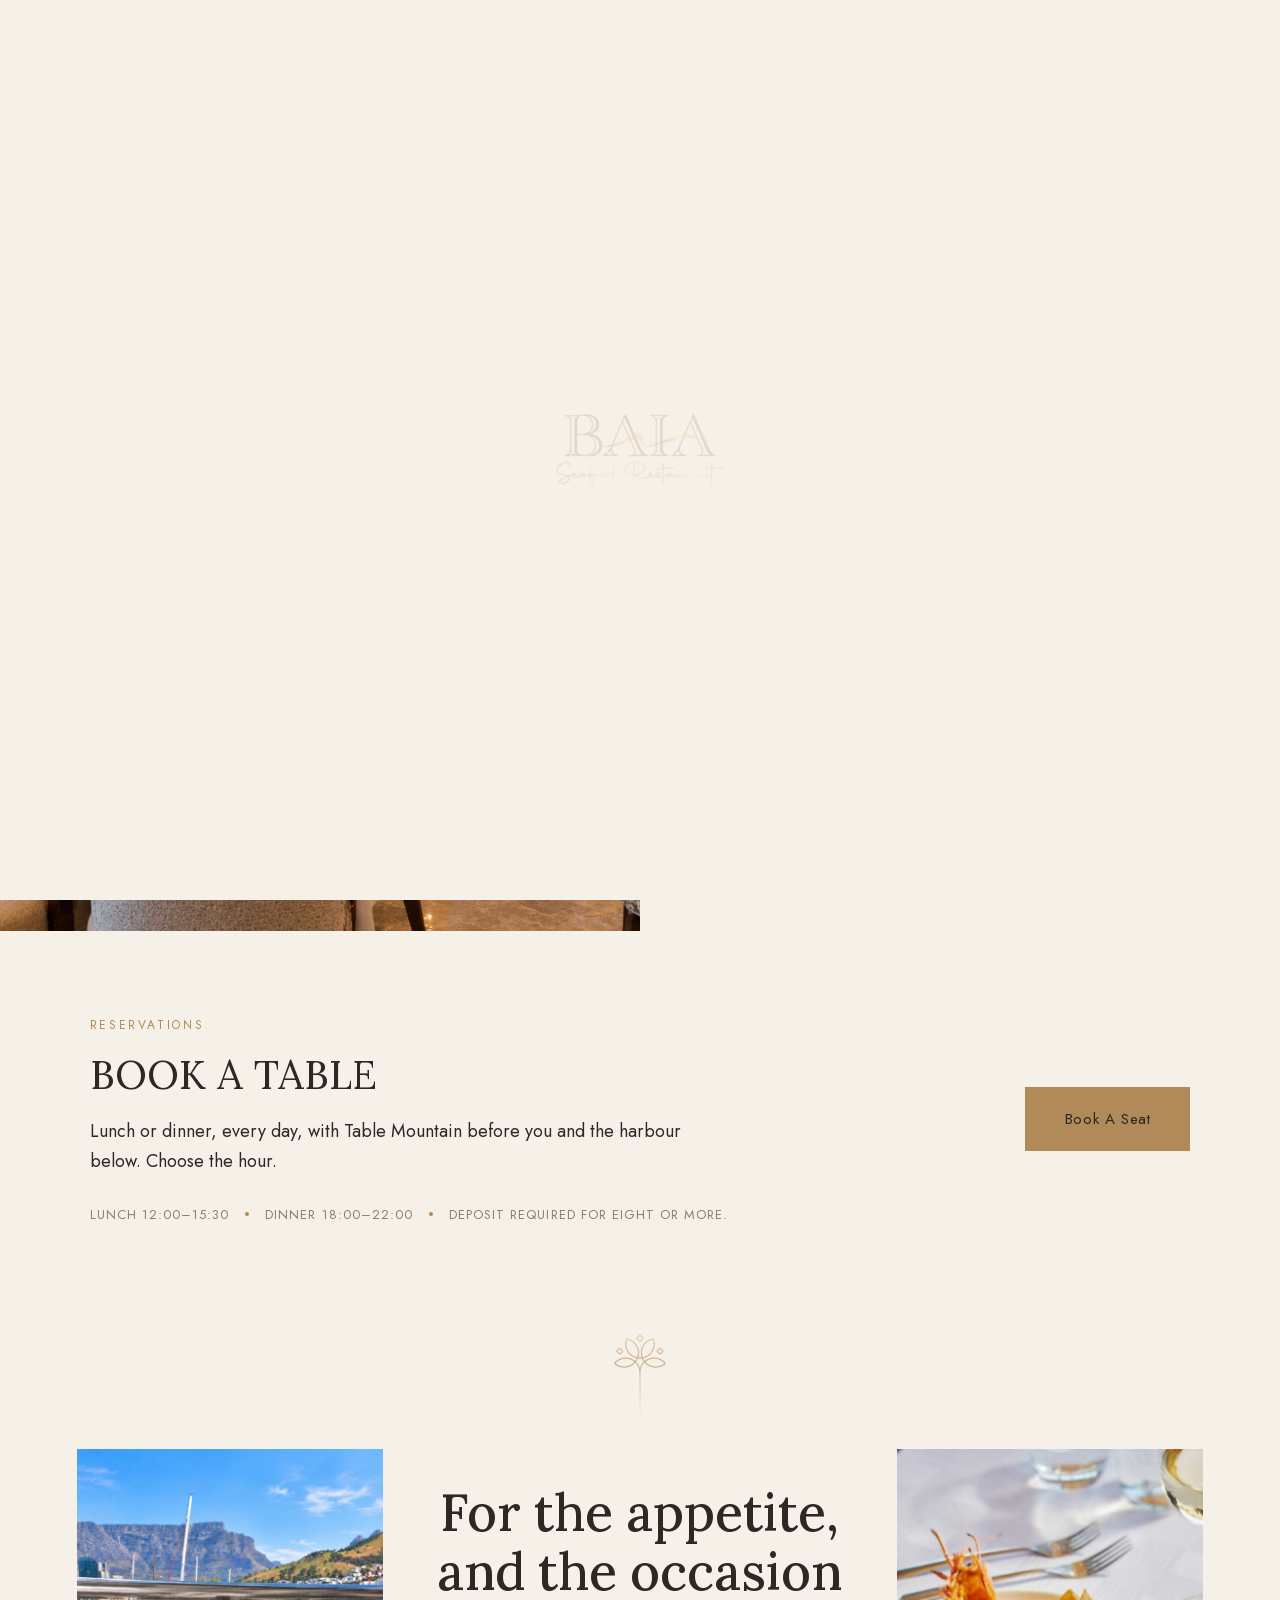
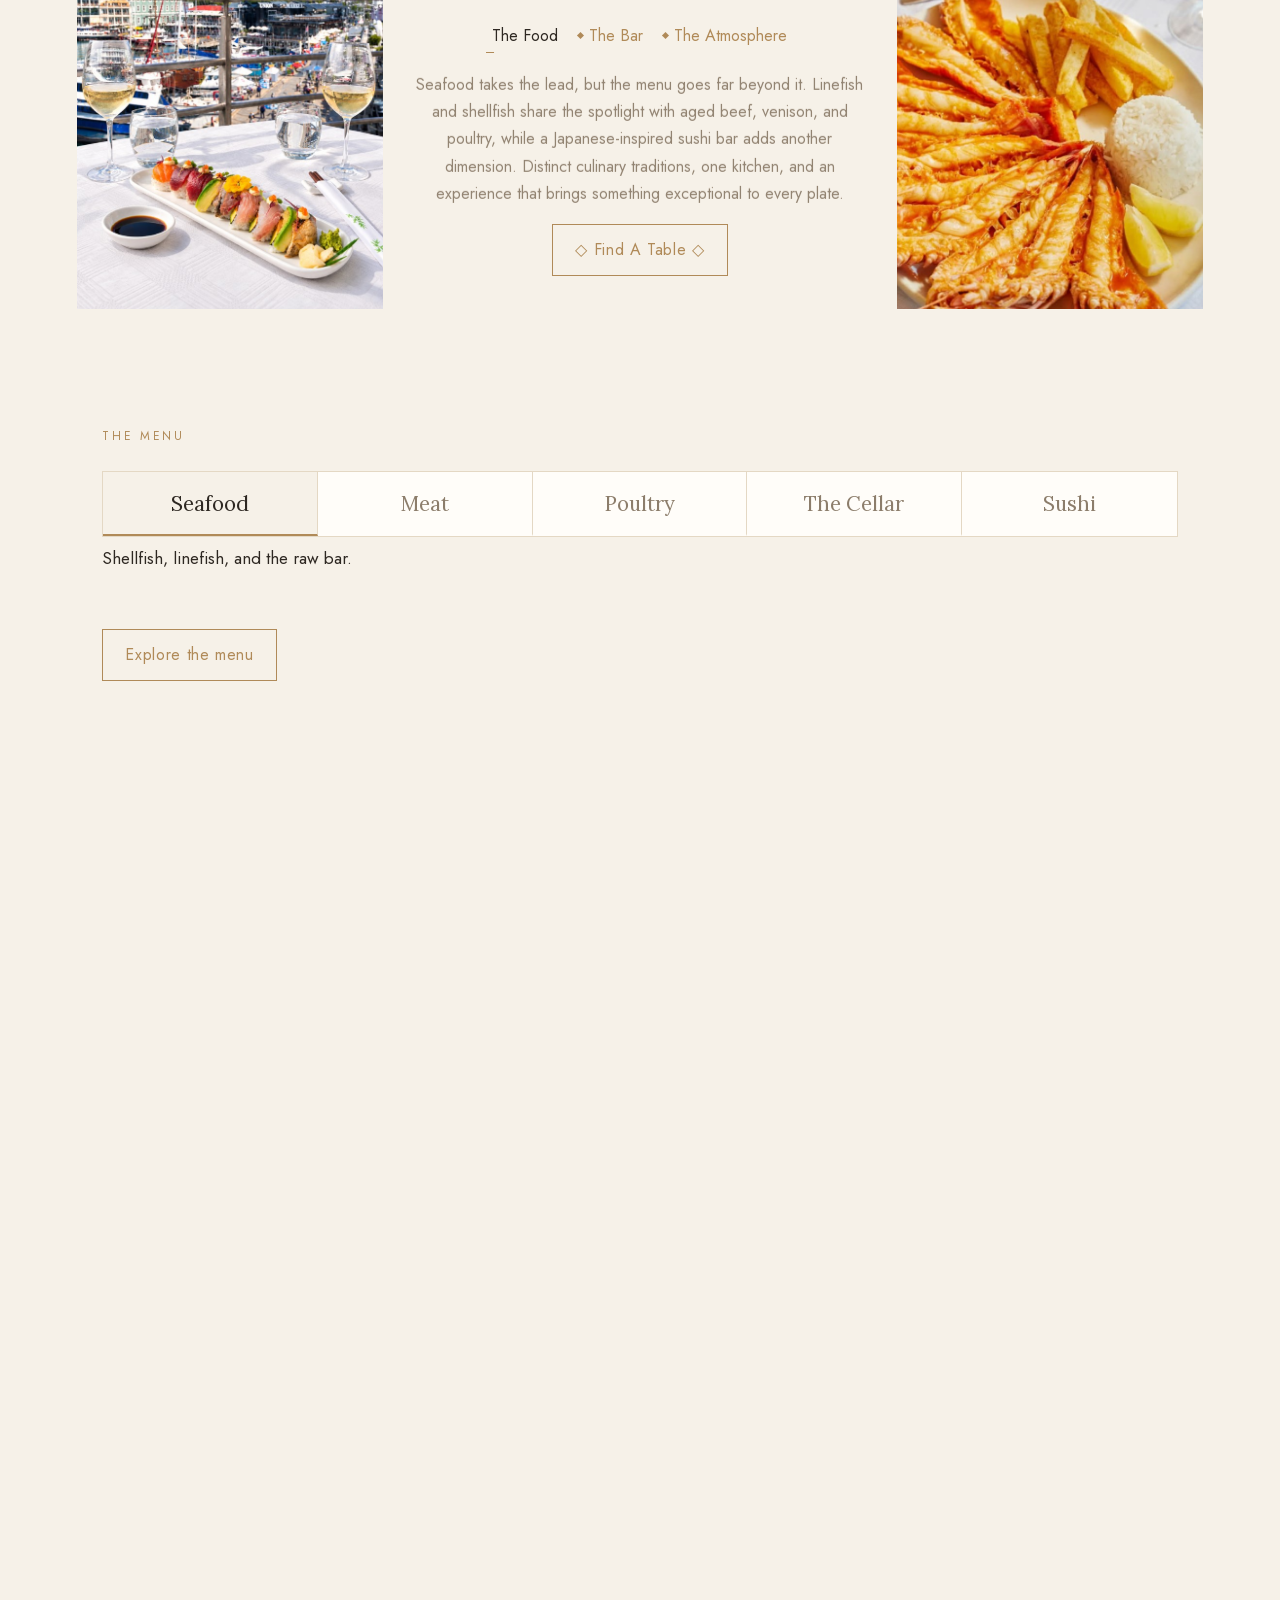
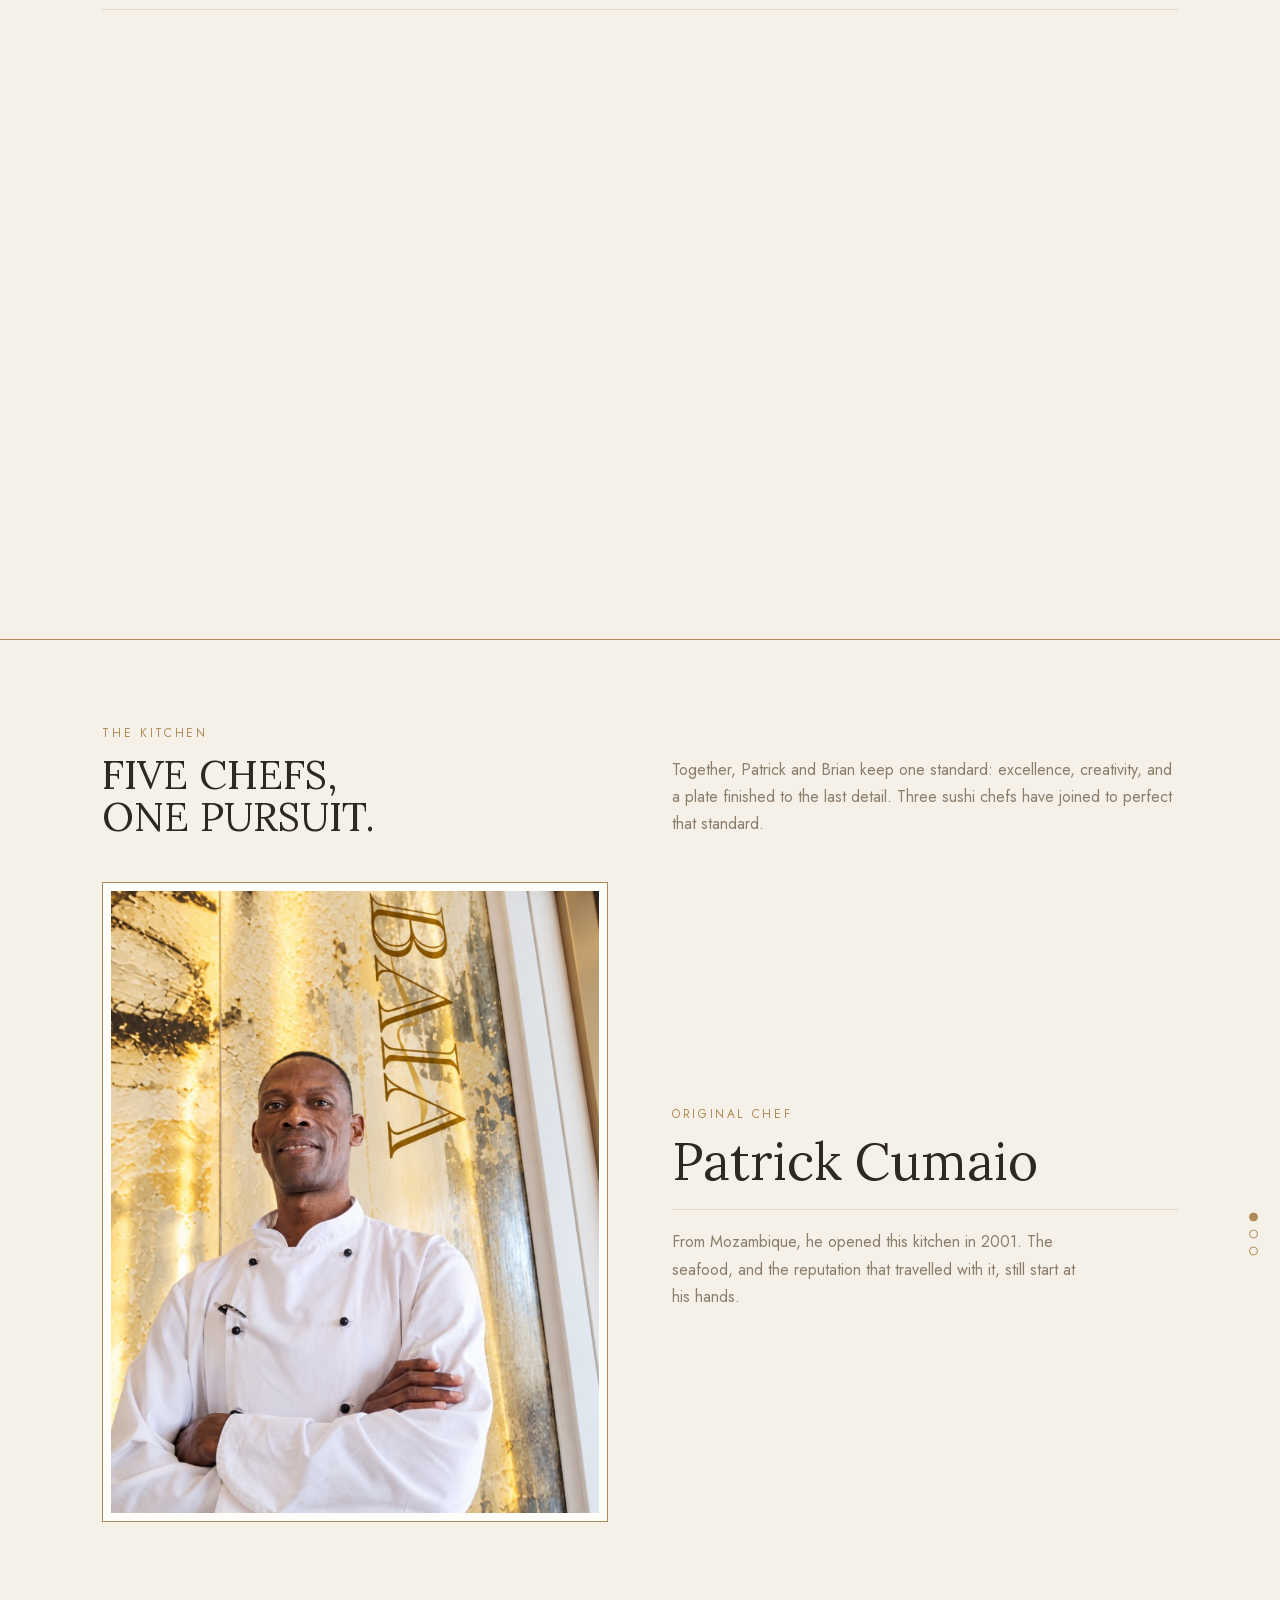
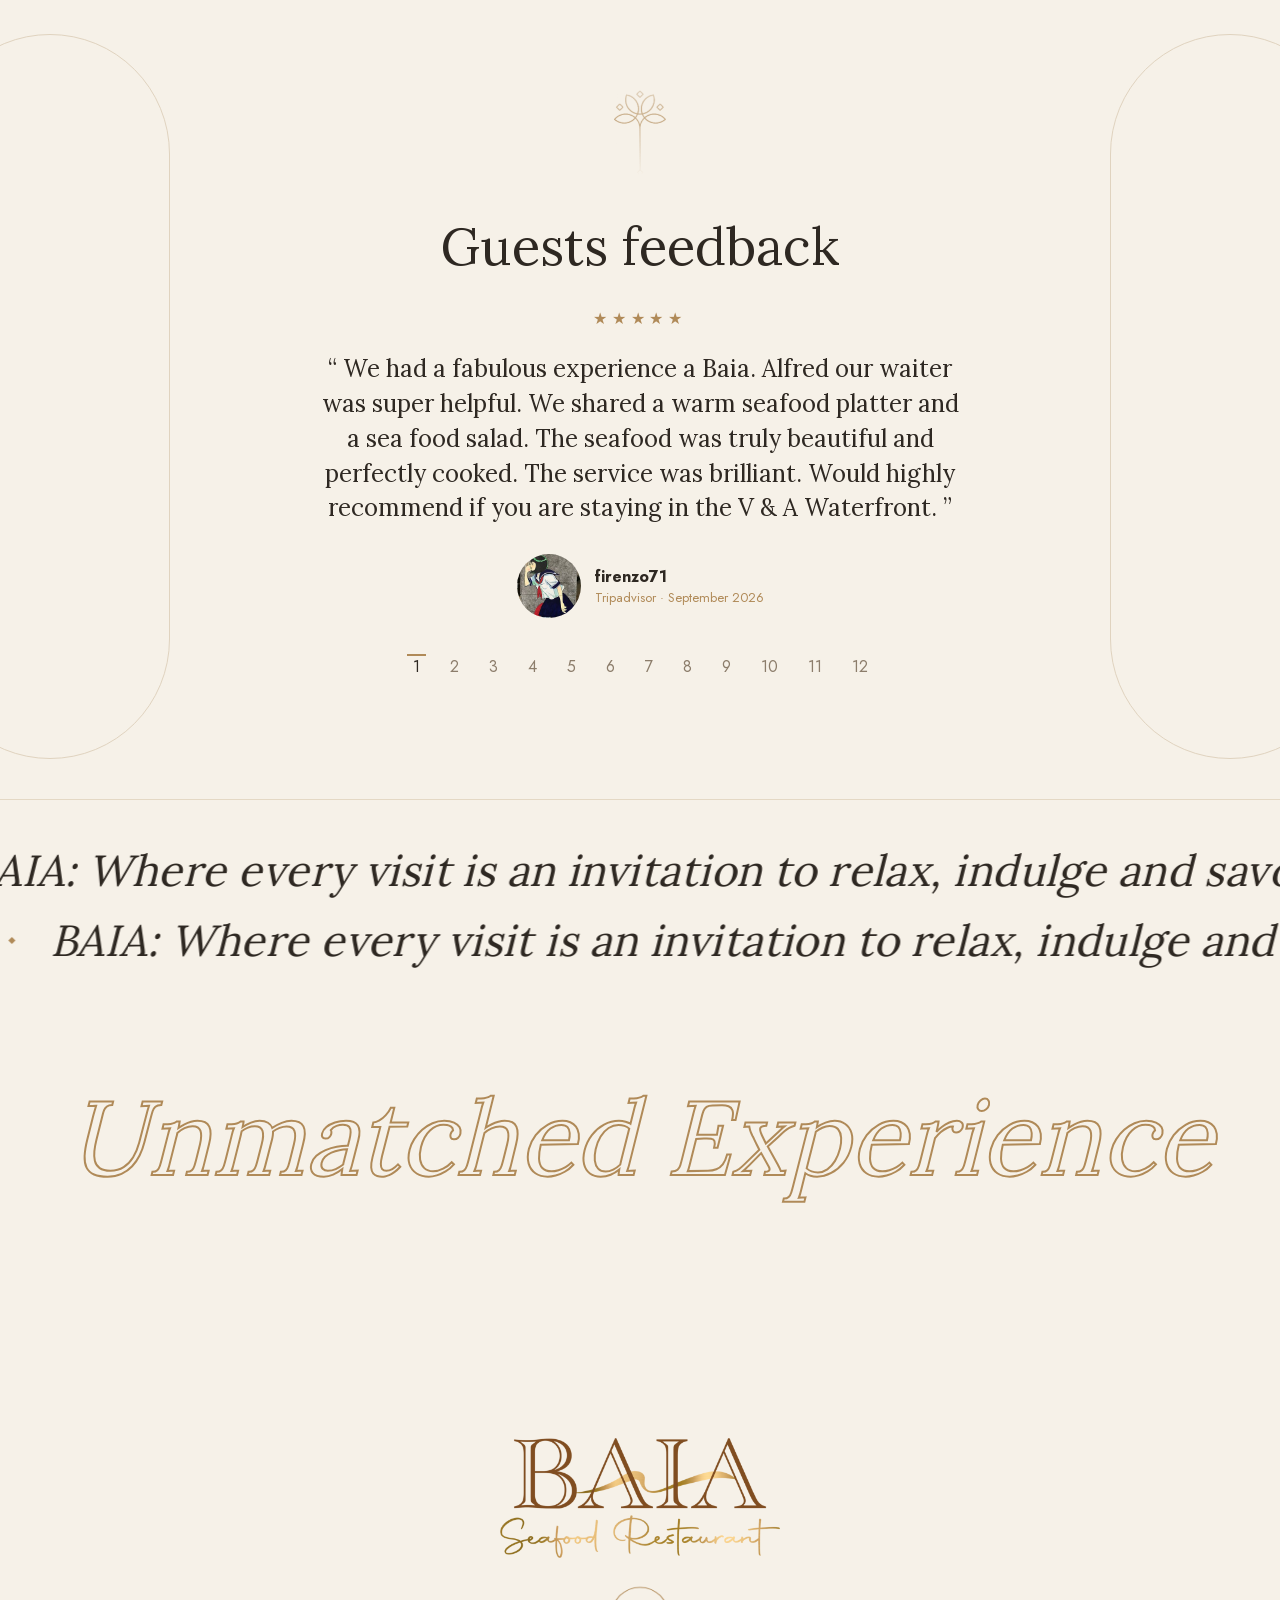
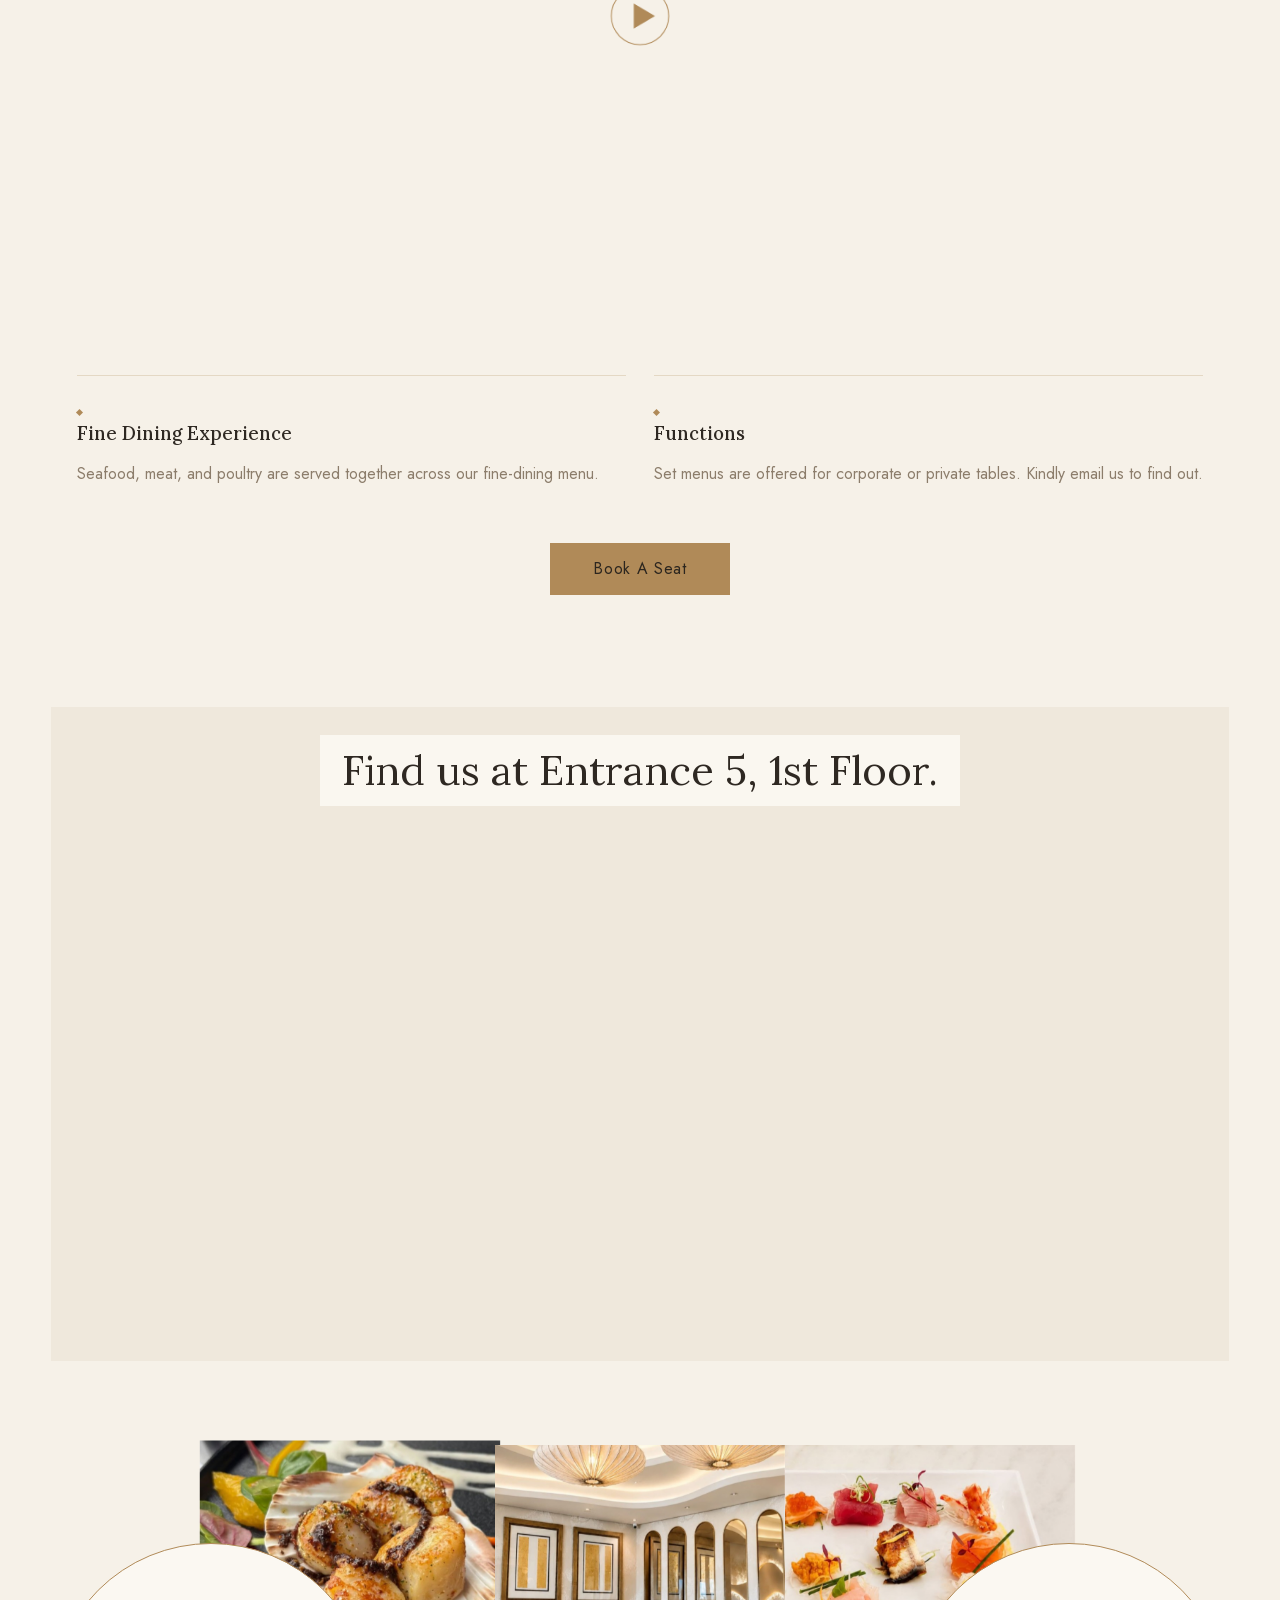
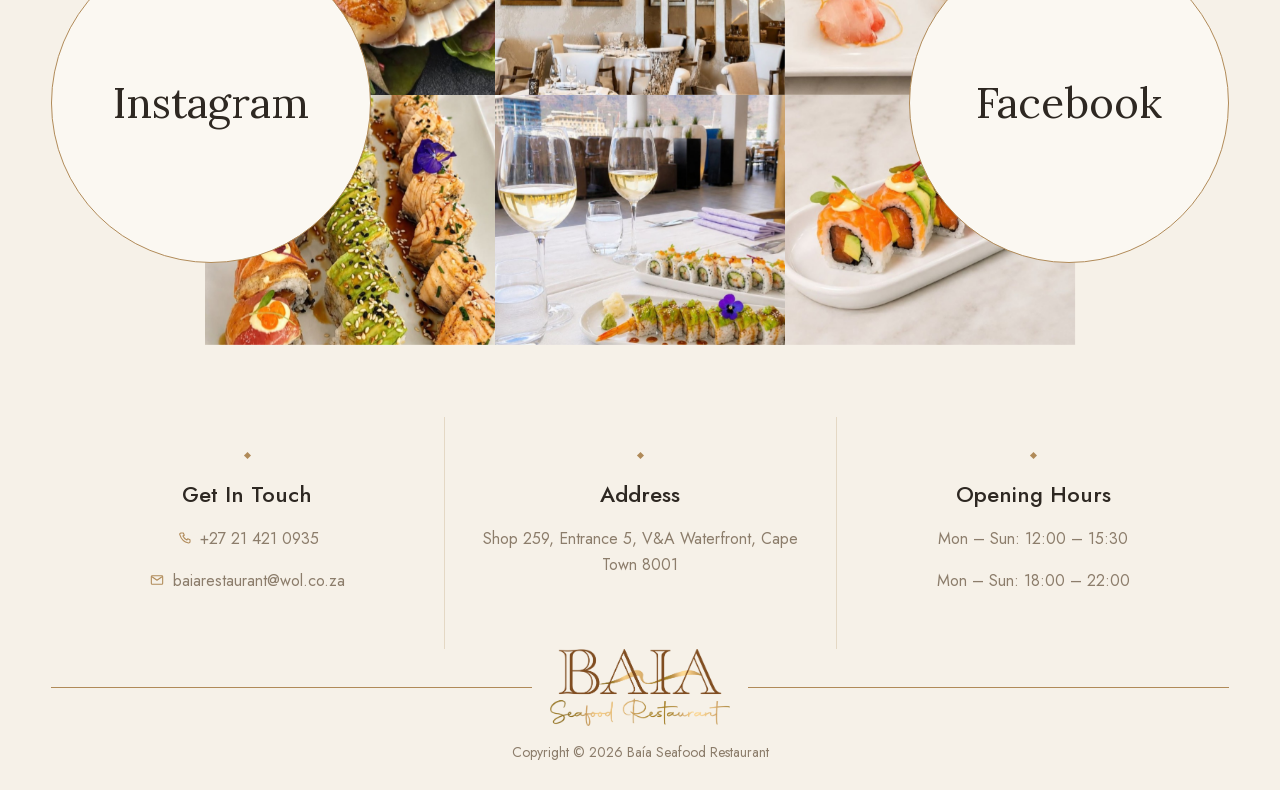
==== commit 9c208811: "Publish the latest home page. Co-authored-by: Cursor <cursoragent@cursor.com>" ====
--- a/about/index.html
+++ b/about/index.html
@@ -1 +1 @@
-<!DOCTYPE html><!--gZsR8Www2yfu3gCRG_91N--><html lang="en" class="__variable_c19f6d __variable_d8f060"><head><meta charSet="utf-8"/><meta name="viewport" content="width=device-width, initial-scale=1"/><link rel="preload" href="/_next/static/media/5c0c2bcbaa4149ca-s.p.woff2" as="font" crossorigin="" type="font/woff2"/><link rel="preload" href="/_next/static/media/9dd75fadc5b3df29-s.p.woff2" as="font" crossorigin="" type="font/woff2"/><link rel="preload" as="image" href="/brand/baia-logo.png?v=4"/><link rel="stylesheet" href="/_next/static/css/d8a044af33e7d7e5.css" data-precedence="next"/><link rel="preload" as="script" fetchPriority="low" href="/_next/static/chunks/webpack-75a5e3ce0c363631.js"/><script src="/_next/static/chunks/4bd1b696-c023c6e3521b1417.js" async=""></script><script src="/_next/static/chunks/255-9c0c72a5d4870e58.js" async=""></script><script src="/_next/static/chunks/main-app-c6679bb073e35617.js" async=""></script><script src="/_next/static/chunks/619-ba102abea3e3d0e4.js" async=""></script><script src="/_next/static/chunks/813-32474deafa5cc96c.js" async=""></script><script src="/_next/static/chunks/app/layout-e9a6f1c3f19a4385.js" async=""></script><script src="/_next/static/chunks/app/about/page-6eea51b13ec574dc.js" async=""></script><meta name="next-size-adjust" content=""/><title>Baía Seafood Restaurant</title><meta name="description" content="Baía, pronounced Ba-hia, is a seafood restaurant upstairs at Entrance 5, V&amp;A Waterfront, Cape Town."/><script src="/_next/static/chunks/polyfills-42372ed130431b0a.js" noModule=""></script></head><body><div hidden=""><!--$--><!--/$--></div><div class="loader is-on" aria-hidden="false"><img class="logo " src="/brand/baia-logo.png?v=4" alt="Baía Seafood Restaurant"/></div><header class="site-header "><div class="utility"><div class="utility-side utility-left"><dl class="utility-hours"><div><dt>Lunch</dt><dd>12:00–15:30</dd></div><div><dt>Dinner</dt><dd>18:00–22:00</dd></div></dl><span class="utility-split" aria-hidden="true"></span><span class="follow"><a href="https://www.facebook.com/baiaseafoodrestaurant/" aria-label="Facebook" target="_blank" rel="noreferrer"><svg viewBox="0 0 24 24" aria-hidden="true"><path fill="currentColor" d="M14.8 8.4h2.3V5.4h-2.3c-2.5 0-4.1 1.6-4.1 4.2v1.9H8.2V15h2.5v6.6h3.2V15h2.4l.4-3.5h-2.8V9.7c0-.8.3-1.3 1.3-1.3z"></path></svg></a><a href="https://www.instagram.com/baiaseafoodrestaurant/" aria-label="Instagram" target="_blank" rel="noreferrer"><svg viewBox="0 0 24 24" aria-hidden="true"><path fill="currentColor" d="M12 7.6a4.4 4.4 0 1 0 0 8.8 4.4 4.4 0 0 0 0-8.8zm0 7.2a2.8 2.8 0 1 1 0-5.6 2.8 2.8 0 0 1 0 5.6zM17.2 7.1a1 1 0 1 1-2 0 1 1 0 0 1 2 0zM12 4.4c1.5 0 1.6 0 2.2.1.5 0 .9.1 1.2.2.4.2.6.3.9.6.2.2.4.5.6.9.1.3.2.7.2 1.2.1.6.1.7.1 2.2s0 1.6-.1 2.2c0 .5-.1.9-.2 1.2-.2.4-.4.6-.6.9-.3.2-.5.4-.9.6-.3.1-.7.2-1.2.2-.6.1-.7.1-2.2.1s-1.6 0-2.2-.1c-.5 0-.9-.1-1.2-.2-.4-.2-.6-.4-.9-.6-.2-.3-.4-.5-.6-.9-.1-.3-.2-.7-.2-1.2-.1-.6-.1-.7-.1-2.2s0-1.6.1-2.2c0-.5.1-.9.2-1.2.2-.4.4-.7.6-.9.3-.3.5-.4.9-.6.3-.1.7-.2 1.2-.2.6-.1.7-.1 2.2-.1zm0-1.6c-1.5 0-1.7 0-2.3.1-.6 0-1.1.1-1.5.3-.4.1-.8.4-1.1.7-.3.3-.6.7-.7 1.1-.2.4-.3.9-.3 1.5C6 7.1 6 7.3 6 8.8v2.4c0 1.5 0 1.7.1 2.3.1.6.1 1.1.3 1.5.1.4.4.8.7 1.1.3.3.7.6 1.1.7.4.2.9.3 1.5.3.6.1.8.1 2.3.1h2.4c1.5 0 1.7 0 2.3-.1.6 0 1.1-.1 1.5-.3.4-.1.8-.4 1.1-.7.3-.3.6-.7.7-1.1.2-.4.3-.9.3-1.5.1-.6.1-.8.1-2.3V8.8c0-1.5 0-1.7-.1-2.3 0-.6-.1-1.1-.3-1.5-.1-.4-.4-.8-.7-1.1-.3-.3-.7-.6-1.1-.7-.4-.2-.9-.3-1.5-.3-.6-.1-.8-.1-2.3-.1H12z"></path></svg></a></span></div><div class="utility-center"><span class="rule"></span><a class="utility-logo" aria-label="Baía home" href="/"><img class="logo " src="/brand/baia-logo.png?v=4" alt="Baía Seafood Restaurant"/></a><span class="rule"></span></div><div class="utility-side utility-right"><a class="utility-phone" href="tel:+27214210935">+27 21 421 0935</a><span class="utility-split" aria-hidden="true"></span><a class="utility-address" href="https://www.google.com/maps/search/?api=1&amp;query=Baia+Seafood+Restaurant+Shop+259+Entrance+5+V%26A+Waterfront+Cape+Town+8001" target="_blank" rel="noreferrer"><span>Shop 259, Entrance 5</span><span>V&amp;A Waterfront</span></a></div></div><div class="nav-bar"><a class="nav-logo" aria-label="Baía home" href="/"><img class="logo " src="/brand/baia-logo.png?v=4" alt="Baía Seafood Restaurant"/></a><button type="button" class="burger" aria-label="Open navigation"><span></span><span></span><span></span></button><nav class="main-nav" aria-label="Primary"><a class="" href="/">Home</a><i class="diamond" aria-hidden="true"></i><a href="/#explore">Menus</a><i class="diamond" aria-hidden="true"></i><a href="/#about">About Us</a><i class="diamond" aria-hidden="true"></i><a href="/#chefs">Chefs</a><i class="diamond" aria-hidden="true"></i><a href="/#footer">Contact</a><i class="diamond" aria-hidden="true"></i><a href="https://www.dineplan.com/restaurant/baia-seafood-restaurant" target="_blank" rel="noreferrer">Book Now</a></nav><button type="button" class="dot-grid" aria-label="Open panel"><i></i><i></i><i></i><i></i><i></i><i></i><i></i><i></i><i></i></button></div></header><div class="offcanvas "><button type="button" class="sheet-close">Close</button><img class="logo " src="/brand/baia-logo.png?v=4" alt="Baía Seafood Restaurant"/><p>BAIA: Where every visit is an invitation to relax, indulge and savour the best of Cape Town&#x27;s coastal dining.</p><a class="off-line" href="tel:+27214210935"><svg viewBox="0 0 24 24" aria-hidden="true"><path fill="none" stroke="currentColor" stroke-width="1.6" stroke-linecap="round" stroke-linejoin="round" d="M8 3h3l1.4 3.4-2 1.2a12 12 0 0 0 6 6l1.2-2L21 13v3a2 2 0 0 1-2.2 2A17 17 0 0 1 6 6.2 2 2 0 0 1 8 3z"></path></svg>+27 21 421 0935</a><a class="off-line" href="mailto:baiarestaurant@wol.co.za"><svg viewBox="0 0 24 24" aria-hidden="true"><rect x="3.5" y="5.5" width="17" height="13" rx="1.4" fill="none" stroke="currentColor" stroke-width="1.6"></rect><path d="M4.5 7.2 12 12.4l7.5-5.2" fill="none" stroke="currentColor" stroke-width="1.6" stroke-linejoin="round"></path></svg>baiarestaurant@wol.co.za</a><a class="off-address" href="https://www.google.com/maps/search/?api=1&amp;query=Baia+Seafood+Restaurant+Shop+259+Entrance+5+V%26A+Waterfront+Cape+Town+8001" target="_blank" rel="noreferrer">Shop 259, Entrance 5, V&amp;A Waterfront, Cape Town 8001</a><div class="off-map"><iframe title="Map of Baía at the V&amp;A Waterfront" src="https://maps.google.com/maps?q=Shop%20259%20Entrance%205%20V%26A%20Waterfront%20Cape%20Town%208001&amp;z=16&amp;output=embed" loading="lazy"></iframe><a class="map-open" href="https://www.google.com/maps/search/?api=1&amp;query=Baia+Seafood+Restaurant+Shop+259+Entrance+5+V%26A+Waterfront+Cape+Town+8001" target="_blank" rel="noreferrer" aria-label="Open Shop 259, Entrance 5, V&amp;A Waterfront, Cape Town 8001 in Google Maps"></a></div><a class="btn-fill off-book" href="https://www.dineplan.com/restaurant/baia-seafood-restaurant" target="_blank" rel="noreferrer">Book Now</a></div><div class="cursor-outer" aria-hidden="true"></div><div class="cursor-inner" aria-hidden="true"></div><main><!--$--><!--/$--></main><footer class="site-footer" id="footer"><div class="foot-grid"><section><i class="diamond" aria-hidden="true"></i><h2>Get In Touch</h2><p class="foot-contact"><svg viewBox="0 0 24 24" aria-hidden="true"><path fill="none" stroke="currentColor" stroke-width="1.6" stroke-linecap="round" stroke-linejoin="round" d="M8 3h3l1.4 3.4-2 1.2a12 12 0 0 0 6 6l1.2-2L21 13v3a2 2 0 0 1-2.2 2A17 17 0 0 1 6 6.2 2 2 0 0 1 8 3z"></path></svg><a href="tel:+27214210935">+27 21 421 0935</a></p><p class="foot-contact"><svg viewBox="0 0 24 24" aria-hidden="true"><rect x="3.5" y="5.5" width="17" height="13" rx="1.4" fill="none" stroke="currentColor" stroke-width="1.6"></rect><path d="M4.5 7.2 12 12.4l7.5-5.2" fill="none" stroke="currentColor" stroke-width="1.6" stroke-linejoin="round"></path></svg><a href="mailto:baiarestaurant@wol.co.za">baiarestaurant@wol.co.za</a></p></section><section><i class="diamond" aria-hidden="true"></i><h2>Address</h2><p>Shop 259, Entrance 5, V&amp;A Waterfront, Cape Town 8001</p></section><section><i class="diamond" aria-hidden="true"></i><h2>Opening Hours</h2><p class="copper">Mon – Sun: 12:00 – 15:30</p><p class="copper">Mon – Sun: 18:00 – 22:00</p></section></div><div class="foot-logo"><img class="logo " src="/brand/baia-logo.png?v=4" alt="Baía Seafood Restaurant"/></div><div class="foot-bottom"><p>Copyright © <!-- -->2026<!-- --> <!-- -->Baía Seafood Restaurant</p></div></footer><button type="button" class="to-top " aria-label="Back to top">↑</button><script src="/_next/static/chunks/webpack-75a5e3ce0c363631.js" id="_R_" async=""></script><script>(self.__next_f=self.__next_f||[]).push([0])</script><script>self.__next_f.push([1,"1:\"$Sreact.fragment\"\n2:I[1421,[\"619\",\"static/chunks/619-ba102abea3e3d0e4.js\",\"813\",\"static/chunks/813-32474deafa5cc96c.js\",\"177\",\"static/chunks/app/layout-e9a6f1c3f19a4385.js\"],\"Shell\"]\n3:I[9766,[],\"\"]\n4:I[8924,[],\"\"]\n5:I[486,[\"220\",\"static/chunks/app/about/page-6eea51b13ec574dc.js\"],\"Jump\"]\n6:I[4431,[],\"OutletBoundary\"]\n8:I[5278,[],\"AsyncMetadataOutlet\"]\na:I[4431,[],\"ViewportBoundary\"]\nc:I[4431,[],\"MetadataBoundary\"]\nd:\"$Sreact.suspense\"\nf:I[7150,[],\"\"]\n:HL[\"/_next/static/media/5c0c2bcbaa4149ca-s.p.woff2\",\"font\",{\"crossOrigin\":\"\",\"type\":\"font/woff2\"}]\n:HL[\"/_next/static/media/9dd75fadc5b3df29-s.p.woff2\",\"font\",{\"crossOrigin\":\"\",\"type\":\"font/woff2\"}]\n:HL[\"/_next/static/css/d8a044af33e7d7e5.css\",\"style\"]\n"])</script><script>self.__next_f.push([1,"0:{\"P\":null,\"b\":\"gZsR8Www2yfu3gCRG_91N\",\"p\":\"\",\"c\":[\"\",\"about\"],\"i\":false,\"f\":[[[\"\",{\"children\":[\"about\",{\"children\":[\"__PAGE__\",{}]}]},\"$undefined\",\"$undefined\",true],[\"\",[\"$\",\"$1\",\"c\",{\"children\":[[[\"$\",\"link\",\"0\",{\"rel\":\"stylesheet\",\"href\":\"/_next/static/css/d8a044af33e7d7e5.css\",\"precedence\":\"next\",\"crossOrigin\":\"$undefined\",\"nonce\":\"$undefined\"}]],[\"$\",\"html\",null,{\"lang\":\"en\",\"className\":\"__variable_c19f6d __variable_d8f060\",\"suppressHydrationWarning\":true,\"children\":[\"$\",\"body\",null,{\"suppressHydrationWarning\":true,\"children\":[\"$\",\"$L2\",null,{\"children\":[\"$\",\"$L3\",null,{\"parallelRouterKey\":\"children\",\"error\":\"$undefined\",\"errorStyles\":\"$undefined\",\"errorScripts\":\"$undefined\",\"template\":[\"$\",\"$L4\",null,{}],\"templateStyles\":\"$undefined\",\"templateScripts\":\"$undefined\",\"notFound\":[[[\"$\",\"title\",null,{\"children\":\"404: This page could not be found.\"}],[\"$\",\"div\",null,{\"style\":{\"fontFamily\":\"system-ui,\\\"Segoe UI\\\",Roboto,Helvetica,Arial,sans-serif,\\\"Apple Color Emoji\\\",\\\"Segoe UI Emoji\\\"\",\"height\":\"100vh\",\"textAlign\":\"center\",\"display\":\"flex\",\"flexDirection\":\"column\",\"alignItems\":\"center\",\"justifyContent\":\"center\"},\"children\":[\"$\",\"div\",null,{\"children\":[[\"$\",\"style\",null,{\"dangerouslySetInnerHTML\":{\"__html\":\"body{color:#000;background:#fff;margin:0}.next-error-h1{border-right:1px solid rgba(0,0,0,.3)}@media (prefers-color-scheme:dark){body{color:#fff;background:#000}.next-error-h1{border-right:1px solid rgba(255,255,255,.3)}}\"}}],[\"$\",\"h1\",null,{\"className\":\"next-error-h1\",\"style\":{\"display\":\"inline-block\",\"margin\":\"0 20px 0 0\",\"padding\":\"0 23px 0 0\",\"fontSize\":24,\"fontWeight\":500,\"verticalAlign\":\"top\",\"lineHeight\":\"49px\"},\"children\":404}],[\"$\",\"div\",null,{\"style\":{\"display\":\"inline-block\"},\"children\":[\"$\",\"h2\",null,{\"style\":{\"fontSize\":14,\"fontWeight\":400,\"lineHeight\":\"49px\",\"margin\":0},\"children\":\"This page could not be found.\"}]}]]}]}]],[]],\"forbidden\":\"$undefined\",\"unauthorized\":\"$undefined\"}]}]}]}]]}],{\"children\":[\"about\",[\"$\",\"$1\",\"c\",{\"children\":[null,[\"$\",\"$L3\",null,{\"parallelRouterKey\":\"children\",\"error\":\"$undefined\",\"errorStyles\":\"$undefined\",\"errorScripts\":\"$undefined\",\"template\":[\"$\",\"$L4\",null,{}],\"templateStyles\":\"$undefined\",\"templateScripts\":\"$undefined\",\"notFound\":\"$undefined\",\"forbidden\":\"$undefined\",\"unauthorized\":\"$undefined\"}]]}],{\"children\":[\"__PAGE__\",[\"$\",\"$1\",\"c\",{\"children\":[[\"$\",\"$L5\",null,{\"hash\":\"#story\"}],null,[\"$\",\"$L6\",null,{\"children\":[\"$L7\",[\"$\",\"$L8\",null,{\"promise\":\"$@9\"}]]}]]}],{},null,false]},null,false]},null,false],[\"$\",\"$1\",\"h\",{\"children\":[null,[[\"$\",\"$La\",null,{\"children\":\"$Lb\"}],[\"$\",\"meta\",null,{\"name\":\"next-size-adjust\",\"content\":\"\"}]],[\"$\",\"$Lc\",null,{\"children\":[\"$\",\"div\",null,{\"hidden\":true,\"children\":[\"$\",\"$d\",null,{\"fallback\":null,\"children\":\"$Le\"}]}]}]]}],false]],\"m\":\"$undefined\",\"G\":[\"$f\",[]],\"s\":false,\"S\":true}\n"])</script><script>self.__next_f.push([1,"b:[[\"$\",\"meta\",\"0\",{\"charSet\":\"utf-8\"}],[\"$\",\"meta\",\"1\",{\"name\":\"viewport\",\"content\":\"width=device-width, initial-scale=1\"}]]\n7:null\n"])</script><script>self.__next_f.push([1,"9:{\"metadata\":[[\"$\",\"title\",\"0\",{\"children\":\"Baía Seafood Restaurant\"}],[\"$\",\"meta\",\"1\",{\"name\":\"description\",\"content\":\"Baía, pronounced Ba-hia, is a seafood restaurant upstairs at Entrance 5, V\u0026A Waterfront, Cape Town.\"}]],\"error\":null,\"digest\":\"$undefined\"}\n"])</script><script>self.__next_f.push([1,"e:\"$9:metadata\"\n"])</script></body></html>+<!DOCTYPE html><!--tbGNmmiroVIZ7YdvEYCg_--><html lang="en" class="__variable_c19f6d __variable_d8f060"><head><meta charSet="utf-8"/><meta name="viewport" content="width=device-width, initial-scale=1"/><link rel="preload" href="/_next/static/media/5c0c2bcbaa4149ca-s.p.woff2" as="font" crossorigin="" type="font/woff2"/><link rel="preload" href="/_next/static/media/9dd75fadc5b3df29-s.p.woff2" as="font" crossorigin="" type="font/woff2"/><link rel="preload" as="image" href="/brand/baia-logo.png?v=4"/><link rel="stylesheet" href="/_next/static/css/3f67ad1ce07af3d0.css" data-precedence="next"/><link rel="preload" as="script" fetchPriority="low" href="/_next/static/chunks/webpack-75a5e3ce0c363631.js"/><script src="/_next/static/chunks/4bd1b696-c023c6e3521b1417.js" async=""></script><script src="/_next/static/chunks/255-9c0c72a5d4870e58.js" async=""></script><script src="/_next/static/chunks/main-app-c6679bb073e35617.js" async=""></script><script src="/_next/static/chunks/619-ba102abea3e3d0e4.js" async=""></script><script src="/_next/static/chunks/813-32474deafa5cc96c.js" async=""></script><script src="/_next/static/chunks/app/layout-e9a6f1c3f19a4385.js" async=""></script><script src="/_next/static/chunks/app/about/page-6eea51b13ec574dc.js" async=""></script><meta name="next-size-adjust" content=""/><title>Baía Seafood Restaurant</title><meta name="description" content="Baía, pronounced Ba-hia, is a seafood restaurant upstairs at Entrance 5, V&amp;A Waterfront, Cape Town."/><script src="/_next/static/chunks/polyfills-42372ed130431b0a.js" noModule=""></script></head><body><div hidden=""><!--$--><!--/$--></div><div class="loader is-on" aria-hidden="false"><img class="logo " src="/brand/baia-logo.png?v=4" alt="Baía Seafood Restaurant"/></div><header class="site-header "><div class="utility"><div class="utility-side utility-left"><dl class="utility-hours"><div><dt>Lunch</dt><dd>12:00–15:30</dd></div><div><dt>Dinner</dt><dd>18:00–22:00</dd></div></dl><span class="utility-split" aria-hidden="true"></span><span class="follow"><a href="https://www.facebook.com/baiaseafoodrestaurant/" aria-label="Facebook" target="_blank" rel="noreferrer"><svg viewBox="0 0 24 24" aria-hidden="true"><path fill="currentColor" d="M14.8 8.4h2.3V5.4h-2.3c-2.5 0-4.1 1.6-4.1 4.2v1.9H8.2V15h2.5v6.6h3.2V15h2.4l.4-3.5h-2.8V9.7c0-.8.3-1.3 1.3-1.3z"></path></svg></a><a href="https://www.instagram.com/baiaseafoodrestaurant/" aria-label="Instagram" target="_blank" rel="noreferrer"><svg viewBox="0 0 24 24" aria-hidden="true"><path fill="currentColor" d="M12 7.6a4.4 4.4 0 1 0 0 8.8 4.4 4.4 0 0 0 0-8.8zm0 7.2a2.8 2.8 0 1 1 0-5.6 2.8 2.8 0 0 1 0 5.6zM17.2 7.1a1 1 0 1 1-2 0 1 1 0 0 1 2 0zM12 4.4c1.5 0 1.6 0 2.2.1.5 0 .9.1 1.2.2.4.2.6.3.9.6.2.2.4.5.6.9.1.3.2.7.2 1.2.1.6.1.7.1 2.2s0 1.6-.1 2.2c0 .5-.1.9-.2 1.2-.2.4-.4.6-.6.9-.3.2-.5.4-.9.6-.3.1-.7.2-1.2.2-.6.1-.7.1-2.2.1s-1.6 0-2.2-.1c-.5 0-.9-.1-1.2-.2-.4-.2-.6-.4-.9-.6-.2-.3-.4-.5-.6-.9-.1-.3-.2-.7-.2-1.2-.1-.6-.1-.7-.1-2.2s0-1.6.1-2.2c0-.5.1-.9.2-1.2.2-.4.4-.7.6-.9.3-.3.5-.4.9-.6.3-.1.7-.2 1.2-.2.6-.1.7-.1 2.2-.1zm0-1.6c-1.5 0-1.7 0-2.3.1-.6 0-1.1.1-1.5.3-.4.1-.8.4-1.1.7-.3.3-.6.7-.7 1.1-.2.4-.3.9-.3 1.5C6 7.1 6 7.3 6 8.8v2.4c0 1.5 0 1.7.1 2.3.1.6.1 1.1.3 1.5.1.4.4.8.7 1.1.3.3.7.6 1.1.7.4.2.9.3 1.5.3.6.1.8.1 2.3.1h2.4c1.5 0 1.7 0 2.3-.1.6 0 1.1-.1 1.5-.3.4-.1.8-.4 1.1-.7.3-.3.6-.7.7-1.1.2-.4.3-.9.3-1.5.1-.6.1-.8.1-2.3V8.8c0-1.5 0-1.7-.1-2.3 0-.6-.1-1.1-.3-1.5-.1-.4-.4-.8-.7-1.1-.3-.3-.7-.6-1.1-.7-.4-.2-.9-.3-1.5-.3-.6-.1-.8-.1-2.3-.1H12z"></path></svg></a></span></div><div class="utility-center"><span class="rule"></span><a class="utility-logo" aria-label="Baía home" href="/"><img class="logo " src="/brand/baia-logo.png?v=4" alt="Baía Seafood Restaurant"/></a><span class="rule"></span></div><div class="utility-side utility-right"><a class="utility-phone" href="tel:+27214210935">+27 21 421 0935</a><span class="utility-split" aria-hidden="true"></span><a class="utility-address" href="https://www.google.com/maps/search/?api=1&amp;query=Baia+Seafood+Restaurant+Shop+259+Entrance+5+V%26A+Waterfront+Cape+Town+8001" target="_blank" rel="noreferrer"><span>Shop 259, Entrance 5</span><span>V&amp;A Waterfront</span></a></div></div><div class="nav-bar"><a class="nav-logo" aria-label="Baía home" href="/"><img class="logo " src="/brand/baia-logo.png?v=4" alt="Baía Seafood Restaurant"/></a><button type="button" class="burger" aria-label="Open navigation"><span></span><span></span><span></span></button><nav class="main-nav" aria-label="Primary"><a class="" href="/">Home</a><i class="diamond" aria-hidden="true"></i><a href="/#explore">Menus</a><i class="diamond" aria-hidden="true"></i><a href="/#about">About Us</a><i class="diamond" aria-hidden="true"></i><a href="/#chefs">Chefs</a><i class="diamond" aria-hidden="true"></i><a href="/#footer">Contact</a><i class="diamond" aria-hidden="true"></i><a href="https://www.dineplan.com/restaurant/baia-seafood-restaurant" target="_blank" rel="noreferrer">Book Now</a></nav><button type="button" class="dot-grid" aria-label="Open panel"><i></i><i></i><i></i><i></i><i></i><i></i><i></i><i></i><i></i></button></div></header><div class="offcanvas "><button type="button" class="sheet-close">Close</button><img class="logo " src="/brand/baia-logo.png?v=4" alt="Baía Seafood Restaurant"/><p>BAIA: Where every visit is an invitation to relax, indulge and savour the best of Cape Town&#x27;s coastal dining.</p><a class="off-line" href="tel:+27214210935"><svg viewBox="0 0 24 24" aria-hidden="true"><path fill="none" stroke="currentColor" stroke-width="1.6" stroke-linecap="round" stroke-linejoin="round" d="M8 3h3l1.4 3.4-2 1.2a12 12 0 0 0 6 6l1.2-2L21 13v3a2 2 0 0 1-2.2 2A17 17 0 0 1 6 6.2 2 2 0 0 1 8 3z"></path></svg>+27 21 421 0935</a><a class="off-line" href="mailto:baiarestaurant@wol.co.za"><svg viewBox="0 0 24 24" aria-hidden="true"><rect x="3.5" y="5.5" width="17" height="13" rx="1.4" fill="none" stroke="currentColor" stroke-width="1.6"></rect><path d="M4.5 7.2 12 12.4l7.5-5.2" fill="none" stroke="currentColor" stroke-width="1.6" stroke-linejoin="round"></path></svg>baiarestaurant@wol.co.za</a><a class="off-address" href="https://www.google.com/maps/search/?api=1&amp;query=Baia+Seafood+Restaurant+Shop+259+Entrance+5+V%26A+Waterfront+Cape+Town+8001" target="_blank" rel="noreferrer">Shop 259, Entrance 5, V&amp;A Waterfront, Cape Town 8001</a><div class="off-map"><iframe title="Map of Baía at the V&amp;A Waterfront" src="https://maps.google.com/maps?q=Shop%20259%20Entrance%205%20V%26A%20Waterfront%20Cape%20Town%208001&amp;z=16&amp;output=embed" loading="lazy"></iframe><a class="map-open" href="https://www.google.com/maps/search/?api=1&amp;query=Baia+Seafood+Restaurant+Shop+259+Entrance+5+V%26A+Waterfront+Cape+Town+8001" target="_blank" rel="noreferrer" aria-label="Open Shop 259, Entrance 5, V&amp;A Waterfront, Cape Town 8001 in Google Maps"></a></div><a class="btn-fill off-book" href="https://www.dineplan.com/restaurant/baia-seafood-restaurant" target="_blank" rel="noreferrer">Book Now</a></div><div class="cursor-outer" aria-hidden="true"></div><div class="cursor-inner" aria-hidden="true"></div><main><!--$--><!--/$--></main><footer class="site-footer" id="footer"><div class="foot-grid"><section><i class="diamond" aria-hidden="true"></i><h2>Get In Touch</h2><p class="foot-contact"><svg viewBox="0 0 24 24" aria-hidden="true"><path fill="none" stroke="currentColor" stroke-width="1.6" stroke-linecap="round" stroke-linejoin="round" d="M8 3h3l1.4 3.4-2 1.2a12 12 0 0 0 6 6l1.2-2L21 13v3a2 2 0 0 1-2.2 2A17 17 0 0 1 6 6.2 2 2 0 0 1 8 3z"></path></svg><a href="tel:+27214210935">+27 21 421 0935</a></p><p class="foot-contact"><svg viewBox="0 0 24 24" aria-hidden="true"><rect x="3.5" y="5.5" width="17" height="13" rx="1.4" fill="none" stroke="currentColor" stroke-width="1.6"></rect><path d="M4.5 7.2 12 12.4l7.5-5.2" fill="none" stroke="currentColor" stroke-width="1.6" stroke-linejoin="round"></path></svg><a href="mailto:baiarestaurant@wol.co.za">baiarestaurant@wol.co.za</a></p></section><section><i class="diamond" aria-hidden="true"></i><h2>Address</h2><p>Shop 259, Entrance 5, V&amp;A Waterfront, Cape Town 8001</p></section><section><i class="diamond" aria-hidden="true"></i><h2>Opening Hours</h2><p class="copper">Mon – Sun: 12:00 – 15:30</p><p class="copper">Mon – Sun: 18:00 – 22:00</p></section></div><div class="foot-logo"><img class="logo " src="/brand/baia-logo.png?v=4" alt="Baía Seafood Restaurant"/></div><div class="foot-bottom"><p>Copyright © <!-- -->2026<!-- --> <!-- -->Baía Seafood Restaurant</p></div></footer><button type="button" class="to-top " aria-label="Back to top">↑</button><script src="/_next/static/chunks/webpack-75a5e3ce0c363631.js" id="_R_" async=""></script><script>(self.__next_f=self.__next_f||[]).push([0])</script><script>self.__next_f.push([1,"1:\"$Sreact.fragment\"\n2:I[1421,[\"619\",\"static/chunks/619-ba102abea3e3d0e4.js\",\"813\",\"static/chunks/813-32474deafa5cc96c.js\",\"177\",\"static/chunks/app/layout-e9a6f1c3f19a4385.js\"],\"Shell\"]\n3:I[9766,[],\"\"]\n4:I[8924,[],\"\"]\n5:I[486,[\"220\",\"static/chunks/app/about/page-6eea51b13ec574dc.js\"],\"Jump\"]\n6:I[4431,[],\"OutletBoundary\"]\n8:I[5278,[],\"AsyncMetadataOutlet\"]\na:I[4431,[],\"ViewportBoundary\"]\nc:I[4431,[],\"MetadataBoundary\"]\nd:\"$Sreact.suspense\"\nf:I[7150,[],\"\"]\n:HL[\"/_next/static/media/5c0c2bcbaa4149ca-s.p.woff2\",\"font\",{\"crossOrigin\":\"\",\"type\":\"font/woff2\"}]\n:HL[\"/_next/static/media/9dd75fadc5b3df29-s.p.woff2\",\"font\",{\"crossOrigin\":\"\",\"type\":\"font/woff2\"}]\n:HL[\"/_next/static/css/3f67ad1ce07af3d0.css\",\"style\"]\n"])</script><script>self.__next_f.push([1,"0:{\"P\":null,\"b\":\"tbGNmmiroVIZ7YdvEYCg_\",\"p\":\"\",\"c\":[\"\",\"about\"],\"i\":false,\"f\":[[[\"\",{\"children\":[\"about\",{\"children\":[\"__PAGE__\",{}]}]},\"$undefined\",\"$undefined\",true],[\"\",[\"$\",\"$1\",\"c\",{\"children\":[[[\"$\",\"link\",\"0\",{\"rel\":\"stylesheet\",\"href\":\"/_next/static/css/3f67ad1ce07af3d0.css\",\"precedence\":\"next\",\"crossOrigin\":\"$undefined\",\"nonce\":\"$undefined\"}]],[\"$\",\"html\",null,{\"lang\":\"en\",\"className\":\"__variable_c19f6d __variable_d8f060\",\"suppressHydrationWarning\":true,\"children\":[\"$\",\"body\",null,{\"suppressHydrationWarning\":true,\"children\":[\"$\",\"$L2\",null,{\"children\":[\"$\",\"$L3\",null,{\"parallelRouterKey\":\"children\",\"error\":\"$undefined\",\"errorStyles\":\"$undefined\",\"errorScripts\":\"$undefined\",\"template\":[\"$\",\"$L4\",null,{}],\"templateStyles\":\"$undefined\",\"templateScripts\":\"$undefined\",\"notFound\":[[[\"$\",\"title\",null,{\"children\":\"404: This page could not be found.\"}],[\"$\",\"div\",null,{\"style\":{\"fontFamily\":\"system-ui,\\\"Segoe UI\\\",Roboto,Helvetica,Arial,sans-serif,\\\"Apple Color Emoji\\\",\\\"Segoe UI Emoji\\\"\",\"height\":\"100vh\",\"textAlign\":\"center\",\"display\":\"flex\",\"flexDirection\":\"column\",\"alignItems\":\"center\",\"justifyContent\":\"center\"},\"children\":[\"$\",\"div\",null,{\"children\":[[\"$\",\"style\",null,{\"dangerouslySetInnerHTML\":{\"__html\":\"body{color:#000;background:#fff;margin:0}.next-error-h1{border-right:1px solid rgba(0,0,0,.3)}@media (prefers-color-scheme:dark){body{color:#fff;background:#000}.next-error-h1{border-right:1px solid rgba(255,255,255,.3)}}\"}}],[\"$\",\"h1\",null,{\"className\":\"next-error-h1\",\"style\":{\"display\":\"inline-block\",\"margin\":\"0 20px 0 0\",\"padding\":\"0 23px 0 0\",\"fontSize\":24,\"fontWeight\":500,\"verticalAlign\":\"top\",\"lineHeight\":\"49px\"},\"children\":404}],[\"$\",\"div\",null,{\"style\":{\"display\":\"inline-block\"},\"children\":[\"$\",\"h2\",null,{\"style\":{\"fontSize\":14,\"fontWeight\":400,\"lineHeight\":\"49px\",\"margin\":0},\"children\":\"This page could not be found.\"}]}]]}]}]],[]],\"forbidden\":\"$undefined\",\"unauthorized\":\"$undefined\"}]}]}]}]]}],{\"children\":[\"about\",[\"$\",\"$1\",\"c\",{\"children\":[null,[\"$\",\"$L3\",null,{\"parallelRouterKey\":\"children\",\"error\":\"$undefined\",\"errorStyles\":\"$undefined\",\"errorScripts\":\"$undefined\",\"template\":[\"$\",\"$L4\",null,{}],\"templateStyles\":\"$undefined\",\"templateScripts\":\"$undefined\",\"notFound\":\"$undefined\",\"forbidden\":\"$undefined\",\"unauthorized\":\"$undefined\"}]]}],{\"children\":[\"__PAGE__\",[\"$\",\"$1\",\"c\",{\"children\":[[\"$\",\"$L5\",null,{\"hash\":\"#story\"}],null,[\"$\",\"$L6\",null,{\"children\":[\"$L7\",[\"$\",\"$L8\",null,{\"promise\":\"$@9\"}]]}]]}],{},null,false]},null,false]},null,false],[\"$\",\"$1\",\"h\",{\"children\":[null,[[\"$\",\"$La\",null,{\"children\":\"$Lb\"}],[\"$\",\"meta\",null,{\"name\":\"next-size-adjust\",\"content\":\"\"}]],[\"$\",\"$Lc\",null,{\"children\":[\"$\",\"div\",null,{\"hidden\":true,\"children\":[\"$\",\"$d\",null,{\"fallback\":null,\"children\":\"$Le\"}]}]}]]}],false]],\"m\":\"$undefined\",\"G\":[\"$f\",[]],\"s\":false,\"S\":true}\n"])</script><script>self.__next_f.push([1,"b:[[\"$\",\"meta\",\"0\",{\"charSet\":\"utf-8\"}],[\"$\",\"meta\",\"1\",{\"name\":\"viewport\",\"content\":\"width=device-width, initial-scale=1\"}]]\n7:null\n"])</script><script>self.__next_f.push([1,"9:{\"metadata\":[[\"$\",\"title\",\"0\",{\"children\":\"Baía Seafood Restaurant\"}],[\"$\",\"meta\",\"1\",{\"name\":\"description\",\"content\":\"Baía, pronounced Ba-hia, is a seafood restaurant upstairs at Entrance 5, V\u0026A Waterfront, Cape Town.\"}]],\"error\":null,\"digest\":\"$undefined\"}\n"])</script><script>self.__next_f.push([1,"e:\"$9:metadata\"\n"])</script></body></html>
--- a/_next/static/css/3f67ad1ce07af3d0.css
+++ b/_next/static/css/3f67ad1ce07af3d0.css
@@ -0,0 +1 @@
+@font-face{font-family:Lora;font-style:normal;font-weight:400 700;font-display:swap;src:url(/_next/static/media/03b436aa846269de-s.woff2) format("woff2");unicode-range:u+0460-052f,u+1c80-1c8a,u+20b4,u+2de0-2dff,u+a640-a69f,u+fe2e-fe2f}@font-face{font-family:Lora;font-style:normal;font-weight:400 700;font-display:swap;src:url(/_next/static/media/0086f8992871c45b-s.woff2) format("woff2");unicode-range:u+0301,u+0400-045f,u+0490-0491,u+04b0-04b1,u+2116}@font-face{font-family:Lora;font-style:normal;font-weight:400 700;font-display:swap;src:url(/_next/static/media/ab00a911ac2adf48-s.woff2) format("woff2");unicode-range:u+0302-0303,u+0305,u+0307-0308,u+0310,u+0312,u+0315,u+031a,u+0326-0327,u+032c,u+032f-0330,u+0332-0333,u+0338,u+033a,u+0346,u+034d,u+0391-03a1,u+03a3-03a9,u+03b1-03c9,u+03d1,u+03d5-03d6,u+03f0-03f1,u+03f4-03f5,u+2016-2017,u+2034-2038,u+203c,u+2040,u+2043,u+2047,u+2050,u+2057,u+205f,u+2070-2071,u+2074-209f,u+20d0-20dc,u+20e1,u+20e5-20ef,u+2100-2112,u+2114-2115,u+2117-2121,u+2123-214f,u+2190,u+2192,u+2194-21ae,u+21b0-21e5,u+21f1-21f2,u+21f4-2211,u+2213-2214,u+2216-22ff,u+2308-230b,u+2310,u+2319,u+231c-2321,u+2336-237a,u+237c,u+2395,u+239b-23b7,u+23d0,u+23dc-23e1,u+2474-2475,u+25af,u+25b3,u+25b7,u+25bd,u+25c1,u+25ca,u+25cc,u+25fb,u+266d-266f,u+27c0-27ff,u+2900-2aff,u+2b0e-2b11,u+2b30-2b4c,u+2bfe,u+3030,u+ff5b,u+ff5d,u+1d400-1d7ff,u+1ee??}@font-face{font-family:Lora;font-style:normal;font-weight:400 700;font-display:swap;src:url(/_next/static/media/36008747766f78c6-s.woff2) format("woff2");unicode-range:u+0001-000c,u+000e-001f,u+007f-009f,u+20dd-20e0,u+20e2-20e4,u+2150-218f,u+2190,u+2192,u+2194-2199,u+21af,u+21e6-21f0,u+21f3,u+2218-2219,u+2299,u+22c4-22c6,u+2300-243f,u+2440-244a,u+2460-24ff,u+25a0-27bf,u+28??,u+2921-2922,u+2981,u+29bf,u+29eb,u+2b??,u+4dc0-4dff,u+fff9-fffb,u+10140-1018e,u+10190-1019c,u+101a0,u+101d0-101fd,u+102e0-102fb,u+10e60-10e7e,u+1d2c0-1d2d3,u+1d2e0-1d37f,u+1f0??,u+1f100-1f1ae,u+1f1e6-1f1ff,u+1f30d-1f30f,u+1f315,u+1f31c,u+1f31e,u+1f320-1f32c,u+1f336,u+1f378,u+1f37d,u+1f382,u+1f393-1f39f,u+1f3a7-1f3a8,u+1f3ac-1f3af,u+1f3c2,u+1f3c4-1f3c6,u+1f3ca-1f3ce,u+1f3d4-1f3e0,u+1f3ed,u+1f3f1-1f3f3,u+1f3f5-1f3f7,u+1f408,u+1f415,u+1f41f,u+1f426,u+1f43f,u+1f441-1f442,u+1f444,u+1f446-1f449,u+1f44c-1f44e,u+1f453,u+1f46a,u+1f47d,u+1f4a3,u+1f4b0,u+1f4b3,u+1f4b9,u+1f4bb,u+1f4bf,u+1f4c8-1f4cb,u+1f4d6,u+1f4da,u+1f4df,u+1f4e3-1f4e6,u+1f4ea-1f4ed,u+1f4f7,u+1f4f9-1f4fb,u+1f4fd-1f4fe,u+1f503,u+1f507-1f50b,u+1f50d,u+1f512-1f513,u+1f53e-1f54a,u+1f54f-1f5fa,u+1f610,u+1f650-1f67f,u+1f687,u+1f68d,u+1f691,u+1f694,u+1f698,u+1f6ad,u+1f6b2,u+1f6b9-1f6ba,u+1f6bc,u+1f6c6-1f6cf,u+1f6d3-1f6d7,u+1f6e0-1f6ea,u+1f6f0-1f6f3,u+1f6f7-1f6fc,u+1f700-1f80b,u+1f810-1f847,u+1f850-1f859,u+1f860-1f887,u+1f890-1f8ad,u+1f8b0-1f8bb,u+1f8c0-1f8c1,u+1f8d0-1f8d8,u+1f900-1f90b,u+1f93b,u+1f946,u+1f984,u+1f996,u+1f9e9,u+1fa00-1fa6f,u+1fa70-1fa7c,u+1fa80-1fac6,u+1fac8,u+1facc-1fadd,u+1fadf-1faeb,u+1faef-1fafa,u+1fb??}@font-face{font-family:Lora;font-style:normal;font-weight:400 700;font-display:swap;src:url(/_next/static/media/6d38f9d4e0f4772b-s.woff2) format("woff2");unicode-range:u+0102-0103,u+0110-0111,u+0128-0129,u+0168-0169,u+01a0-01a1,u+01af-01b0,u+0300-0301,u+0303-0304,u+0308-0309,u+0323,u+0329,u+1ea0-1ef9,u+20ab}@font-face{font-family:Lora;font-style:normal;font-weight:400 700;font-display:swap;src:url(/_next/static/media/08aedeceaf1dcd57-s.woff2) format("woff2");unicode-range:u+0100-02ba,u+02bd-02c5,u+02c7-02cc,u+02ce-02d7,u+02dd-02ff,u+0304,u+0308,u+0329,u+1d00-1dbf,u+1e00-1e9f,u+1ef2-1eff,u+2020,u+20a0-20ab,u+20ad-20c4,u+2113,u+2c60-2c7f,u+a720-a7ff}@font-face{font-family:Lora;font-style:normal;font-weight:400 700;font-display:swap;src:url(/_next/static/media/5c0c2bcbaa4149ca-s.p.woff2) format("woff2");unicode-range:u+00??,u+0131,u+0152-0153,u+02bb-02bc,u+02c6,u+02da,u+02dc,u+0304,u+0308,u+0329,u+2000-206f,u+20ac,u+2122,u+2191,u+2193,u+2212,u+2215,u+feff,u+fffd}@font-face{font-family:Lora Fallback;src:local("Times New Roman");ascent-override:87.33%;descent-override:23.78%;line-gap-override:0.00%;size-adjust:115.20%}.__className_c19f6d{font-family:Lora,Lora Fallback;font-style:normal}.__variable_c19f6d{--font-lora:"Lora","Lora Fallback"}@font-face{font-family:Jost;font-style:normal;font-weight:100 900;font-display:swap;src:url(/_next/static/media/b8c37bb59076c047-s.woff2) format("woff2");unicode-range:u+0301,u+0400-045f,u+0490-0491,u+04b0-04b1,u+2116}@font-face{font-family:Jost;font-style:normal;font-weight:100 900;font-display:swap;src:url(/_next/static/media/5bbac197f803cc34-s.woff2) format("woff2");unicode-range:u+0100-02ba,u+02bd-02c5,u+02c7-02cc,u+02ce-02d7,u+02dd-02ff,u+0304,u+0308,u+0329,u+1d00-1dbf,u+1e00-1e9f,u+1ef2-1eff,u+2020,u+20a0-20ab,u+20ad-20c4,u+2113,u+2c60-2c7f,u+a720-a7ff}@font-face{font-family:Jost;font-style:normal;font-weight:100 900;font-display:swap;src:url(/_next/static/media/9dd75fadc5b3df29-s.p.woff2) format("woff2");unicode-range:u+00??,u+0131,u+0152-0153,u+02bb-02bc,u+02c6,u+02da,u+02dc,u+0304,u+0308,u+0329,u+2000-206f,u+20ac,u+2122,u+2191,u+2193,u+2212,u+2215,u+feff,u+fffd}@font-face{font-family:Jost Fallback;src:local("Arial");ascent-override:111.45%;descent-override:39.06%;line-gap-override:0.00%;size-adjust:96.01%}.__className_d8f060{font-family:Jost,Jost Fallback;font-style:normal}.__variable_d8f060{--font-jost:"Jost","Jost Fallback"}:root{--green:#f6f1e8;--deep:#2c261f;--black:#fbf8f2;--black-2:#fffdf9;--copper:#b08a58;--sage:#8c7d6b;--cream:#2e2822;--line:#e4d8c4;--font-serif:var(--font-lora),"Lora",serif;--font-sans:var(--font-jost),"Jost",sans-serif}*{box-sizing:border-box}html{scroll-behavior:smooth}body{margin:0;background:var(--green);color:var(--cream);font-family:var(--font-sans);font-weight:400;overflow-x:clip}img{max-width:100%;display:block;object-fit:cover}a{color:inherit;text-decoration:none}button,input,select,textarea{font:inherit;color:inherit}button{cursor:pointer;background:none;border:0}h1,h2,h3{font-family:var(--font-serif);font-weight:500;margin:0}.diamond{width:5px;height:5px;background:var(--copper);transform:rotate(45deg);display:inline-block;flex:none}img.logo{width:180px;max-width:180px;height:auto;object-fit:contain;border-radius:0;transition:transform .7s ease}img.logo:hover{transform:scale(1.045)}.loader img.logo{width:168px;max-width:168px;animation:logoBlink 1.5s ease-in-out infinite}@keyframes logoBlink{0%,38%{opacity:1}50%{opacity:.16}64%,to{opacity:1}}img.floral{width:52px;max-width:52px;height:auto;display:block;margin-inline:auto;object-fit:contain;border-radius:0;padding:0}.copper,.kicker{color:var(--copper)}.kicker{letter-spacing:.08em;font-size:14px}.btn-fill,.btn-line{display:inline-flex;align-items:center;justify-content:center;min-height:52px;padding:0 22px;letter-spacing:.04em}.btn-fill{background:var(--copper);color:var(--deep);transition:background .3s ease,color .3s ease,transform .3s ease}.btn-fill:hover{background:#c4a36e;transform:translateY(-2px)}.btn-line{border:1px solid var(--copper);color:var(--copper);transition:background .3s ease,color .3s ease}.btn-line:hover{background:var(--copper);color:var(--deep)}.hero-circle{transition:background .3s ease,color .3s ease}.hero-circle:hover{background:var(--copper);color:var(--deep)}.dish,.has-drop>button,.main-nav a{transition:color .3s ease}.cursor-inner,.cursor-outer{position:fixed;left:0;top:0;z-index:90;border-radius:50%;pointer-events:none;transform:translate(var(--cx,-100px),var(--cy,-100px)) translate(-50%,-50%)}.cursor-outer{width:36px;height:36px;border:1px solid var(--copper);transition:width .25s,height .25s,background .25s}.cursor-inner{width:6px;height:6px;background:var(--copper)}html.is-pointer .cursor-outer{width:56px;height:56px;background:rgba(176,138,88,.16)}@media (pointer:coarse){.cursor-inner,.cursor-outer{display:none}}.loader{position:fixed;inset:0;z-index:80;background:var(--green);display:grid;place-items:center;opacity:0;pointer-events:none;transition:opacity .5s ease}.loader.is-on{opacity:1;pointer-events:auto}.site-header{position:-webkit-sticky;position:sticky;top:0;z-index:40;background:var(--black)}.follow,.has-drop,.main-nav,.tabs,.tabs span,.utility,.utility-center,.utility-side{display:flex;align-items:center}.utility{display:grid;grid-template-columns:minmax(0,1fr) auto minmax(0,1fr);align-items:center;grid-gap:28px;gap:28px;padding:18px 42px 8px;color:var(--sage);font-size:13px}.utility-side{gap:20px;min-width:0}.utility-left{justify-content:flex-start}.utility-right{justify-content:flex-end}.utility-center{gap:18px;justify-content:center}.utility-center .rule{width:clamp(64px,8vw,140px);height:1px;background:var(--copper)}.utility a:hover{color:var(--copper)}.utility-hours{margin:0;display:grid;grid-gap:5px;gap:5px}.utility-hours div{display:grid;grid-template-columns:4.8em auto;grid-gap:12px;gap:12px;align-items:baseline}.utility-hours dt{margin:0;font-size:10px;letter-spacing:.18em;text-transform:uppercase;color:var(--copper)}.utility-hours dd{margin:0;color:var(--cream);letter-spacing:.04em;font-feature-settings:"tnum";font-variant-numeric:tabular-nums}.utility-split{width:1px;height:36px;background:var(--line);flex:none}.follow{gap:8px}.follow a{width:32px;height:32px;border:1px solid var(--copper);border-radius:50%;display:grid;place-items:center;background:var(--copper);color:#fff;transition:background .3s ease,border-color .3s ease,color .3s ease,transform .3s ease}.follow a svg{width:15px;height:15px;display:block}.follow a:hover{background:#fff;border-color:var(--copper);color:var(--copper);transform:translateY(-2px)}.utility-phone{letter-spacing:.04em;font-size:14px;font-feature-settings:"tnum";font-variant-numeric:tabular-nums}.utility-address,.utility-phone{color:var(--cream);white-space:nowrap}.utility-address{display:grid;justify-items:end;grid-gap:4px;gap:4px;line-height:1.35;text-align:right}.utility-address:hover{color:var(--copper)}.drop{position:absolute;top:calc(100% + 10px);left:0;min-width:180px;background:var(--black-2);border-top:1px solid var(--copper);padding:10px 0;z-index:5}.drop a,.has-drop>button{color:var(--cream)}.drop a{display:block;width:100%;text-align:left;padding:10px 18px}.drop a:hover{color:var(--copper)}.nav-bar{position:relative;min-height:68px;display:flex;justify-content:center;align-items:center;padding:6px 42px 14px}.nav-logo{display:none;position:absolute;left:42px;top:50%;transform:translateY(-50%)}.main-nav{justify-content:center;gap:34px}.has-drop>button,.main-nav a{font-size:15px;letter-spacing:.01em}.has-drop>button:hover,.main-nav a.is-active,.main-nav a:hover{color:var(--copper)}.has-drop{position:relative}.drop{display:flex;flex-direction:column;opacity:0;visibility:hidden;transform:translateY(10px);transition:opacity .25s ease,transform .25s ease,visibility .25s}.has-drop:focus-within .drop,.has-drop:hover .drop{opacity:1;visibility:visible;transform:none}.dot-grid{position:absolute;right:42px;top:50%;transform:translateY(-50%);display:none;grid-template-columns:repeat(3,6px);gap:5px}.dot-grid i{width:5px;height:5px;border-radius:50%;background:var(--copper)}.burger{display:none;width:28px}.burger span{display:block;height:1px;background:var(--cream);margin:6px 0}.site-header.is-stuck .utility{display:none}.site-header.is-stuck .nav-logo{display:grid}.site-header.is-stuck .nav-bar{min-height:104px;padding-left:230px;padding-right:96px}.site-header.is-stuck .main-nav{gap:26px}.site-header.is-stuck .dot-grid{display:grid}.mobile-nav,.offcanvas{position:fixed;z-index:60;background:var(--black-2);padding:32px;display:flex;flex-direction:column;gap:16px}.mobile-nav{inset:0}.mobile-nav a{font-family:var(--font-serif);font-size:32px}.offcanvas{top:0;right:0;width:min(420px,100%);height:100%;overflow-y:auto;transform:translateX(100%);transition:transform .35s ease}.offcanvas.is-open{transform:none}.offcanvas p{color:var(--sage);line-height:1.6}.off-line{display:flex;align-items:center;gap:10px;width:-moz-fit-content;width:fit-content;color:var(--cream)}.off-line svg{width:16px;height:16px;flex:none}.off-address:hover,.off-line svg,.off-line:hover{color:var(--copper)}.off-address{color:var(--sage);line-height:1.6}.off-map{position:relative;flex:1 1 200px;min-height:200px;background:#efe8dc}.off-book{width:100%;flex:none}.off-map iframe{width:100%;height:100%;border:0;filter:grayscale(1);pointer-events:none}.scrim{position:fixed;inset:0;background:rgba(46,40,34,.28);z-index:55}.sheet-close{align-self:flex-end;color:var(--copper);letter-spacing:.08em}#about,#book,#chefs,#explore,#footer,#instagram,#story,#visit{scroll-margin-top:110px}.hero{position:relative;display:grid;grid-template-columns:minmax(0,1fr) minmax(0,1fr);min-height:760px;background:var(--green);overflow:hidden}.hero-copy,.hero-photo{min-width:0}.hero-photo{position:relative;width:100%;height:100%;min-height:760px;overflow:hidden}.hero-depth,.hero-frame{position:absolute;inset:0}.hero-frame{background-size:cover;background-position:50%;transform:scale(1);transition:transform 12s ease-out}.hero-frame.is-on{z-index:3;transform:scale(1.04)}.hero-frame.is-fade{animation:heroIn 1.8s cubic-bezier(.4,0,.2,1) both}@keyframes heroIn{0%{opacity:0}to{opacity:1}}@keyframes heroFade{0%{opacity:0}to{opacity:1}}.hero-copy{position:relative;z-index:1;margin:0;min-height:760px;display:flex;flex-direction:column;justify-content:center;align-items:flex-start;padding:72px 88px 72px 7%}.hero-copy h1{width:100%;min-width:0;max-width:100%;font-size:92px;line-height:.9;font-weight:400;text-transform:capitalize}.hero-line{position:relative;display:block}.hero-ghost{visibility:hidden;white-space:nowrap}.hero-live{position:absolute;left:0;top:0;white-space:nowrap}.hero-outline{width:calc(100% - 108px);margin-left:108px;color:transparent;-webkit-text-stroke:1px var(--copper);font-weight:400}.hero-caret{display:inline-block;width:1px;height:.78em;margin-left:3px;background:currentColor;vertical-align:-.05em;-webkit-text-stroke:0;animation:chefBlink .7s steps(1) infinite}.hero-caret.is-copper{background:var(--copper)}.hero-meter{position:absolute;left:0;top:calc(100% + 28px);width:var(--hero-word,0);max-width:100%;height:1px;background:var(--line);overflow:hidden;pointer-events:none}.hero-meter>span{display:block;height:100%;background:var(--copper);transform:scaleX(0);transform-origin:left center;animation:heroMeter linear both}@keyframes heroMeter{to{transform:scaleX(1)}}.chefs.is-paused .chef-show.is-live .chef-layer.is-in .chef-frame img,.chefs.is-paused .chef-show.is-live .chef-layer.is-in .chef-line span,.hero.is-paused .hero-meter>span{animation-play-state:paused}.hero-copy p{max-width:380px;margin:44px 0 0 108px;color:var(--cream);line-height:1.7;font-size:16px;text-align:left;opacity:0}.hero-copy.is-spoken p{animation:heroText 1.05s ease both}.hero-actions{display:flex;gap:16px;margin:56px 0 0 auto}.hero-circle{width:118px;height:118px;margin:0;border:1px solid var(--copper);border-radius:50%;color:var(--copper);display:grid;place-items:center;text-align:center;line-height:1.35;font-size:15px;flex:none}.hero-circle.is-gold{background:var(--copper);color:var(--deep)}.hero-circle.is-gold:hover{background:#c4a36e;color:var(--deep)}.chef-dots,.hero-dots{position:absolute;right:22px;top:50%;transform:translateY(-50%);display:grid;grid-gap:8px;gap:8px;z-index:2}.chef-dots button,.hero-dots button{width:9px;height:9px;padding:0;border-radius:50%;border:1px solid var(--copper)}.chef-dots button.is-on,.hero-dots button.is-on{background:var(--copper)}.booking{position:relative}.booking img{width:100%;height:360px}.booking-row{display:grid;grid-template-columns:minmax(0,1fr) auto;grid-gap:64px;gap:64px;align-items:center;padding:84px 7vw}.booking-copy{max-width:760px}.booking-copy .kicker{margin:0 0 18px;letter-spacing:.22em;text-transform:uppercase;font-size:12px}.booking-row h2{font-size:clamp(12px,3.5vw,40px);font-weight:400;font-style:normal;line-height:1.05;text-transform:uppercase}.booking-copy>p{max-width:640px;margin:20px 0 0;font-size:18px;line-height:1.65}.booking-facts{display:flex;flex-wrap:wrap;align-items:center;gap:0;margin:28px 0 0;padding:0;list-style:none;color:var(--sage);font-size:13px;letter-spacing:.08em;text-transform:uppercase}.booking-facts li{display:inline-flex;align-items:center}.booking-facts li+li:before{content:"";width:4px;height:4px;margin:0 16px;border-radius:50%;background:var(--copper);flex:none}.booking-cta{min-height:64px;padding:0 40px;letter-spacing:.04em;text-transform:none;font-size:15px;white-space:nowrap}.about-intro p,.booking-row p,.dish p,.hours-row p,.story p{color:var(--sage);line-height:1.7}.booking-row .booking-copy>p{color:var(--cream)}.booking-row .booking-copy .kicker{color:var(--copper)}.book-form,.newsletter form,.reserve form{display:flex;gap:16px;flex-wrap:wrap}.book-form{flex-wrap:nowrap;align-items:center}.booking-row>.btn-fill{justify-self:end}.book-form input,.book-form select{flex:1 1;min-width:0}.book-form input,.book-form select,.newsletter input,.reserve input,.reserve select,.reserve textarea{background:transparent;border:1px solid #d9cdb8;min-height:56px;padding:0 16px;min-width:140px}.reserve textarea{min-height:140px;padding:14px;width:100%}.story{padding:10px 6vw 70px;background:var(--green);overflow:hidden}.story-mark{display:flex;justify-content:center;padding:18px 0 28px}.story-grid{display:grid;grid-template-columns:.8fr 1.2fr .8fr;grid-gap:28px;gap:28px;align-items:center;overflow:hidden}.story-photo{position:relative;height:460px;overflow:hidden}.story-photo img{position:absolute;inset:0;width:100%;height:100%;object-fit:cover;object-position:center 28%;opacity:0;transform:scale(1.04);transition:opacity 1.15s cubic-bezier(.16,1,.3,1),transform 1.7s cubic-bezier(.22,1,.36,1)}.story-photo img.is-on{opacity:1;transform:scale(1);z-index:1}.story-copy{text-align:center}.loc-copy h2,.page-banner h1,.story-copy h2{font-size:clamp(42px,4vw,64px);font-weight:500;line-height:1.15}.tabs{justify-content:center;gap:14px;margin:22px 0;flex-wrap:wrap}.tabs button{color:var(--copper);transition:color .45s ease}.tabs button.is-on{color:var(--cream)}.story-copy .tabs button{position:relative}.story-copy .tabs button.is-on:after{content:"";position:absolute;left:0;right:0;bottom:-5px;height:1px;background:var(--copper);transform:scaleX(0);transform-origin:left center;animation:storyMeter var(--story-hold,7.28s) linear both}.story.is-paused .story-copy .tabs button.is-on:after{animation-play-state:paused}@keyframes storyMeter{to{transform:scaleX(1)}}.story-body{min-height:9.6em}.story-body p{margin:0}.story-body p.is-in{animation:storyIn .72s cubic-bezier(.16,1,.3,1) both}.story-body p.is-out{animation:storyOut .46s ease forwards}@keyframes storyIn{0%{opacity:0;transform:translateY(16px);filter:blur(5px)}to{opacity:1;transform:none;filter:none}}@keyframes storyOut{to{opacity:0;transform:translateY(-12px);filter:blur(4px)}}.tabs-lg{justify-content:flex-start;margin-bottom:28px}.tabs-lg button{font-family:var(--font-serif);font-size:34px;font-weight:400;color:#b3a594}.tabs-lg button.is-on{color:var(--cream)}.center{margin:0 auto;max-width:760px}.about{position:relative;margin:8px 0 0;padding:0 0 72px;border-bottom:1px solid var(--copper)}.about.rise{opacity:1;transform:none;transition:none}.about:before{content:"";position:absolute;top:0;left:0;width:100%;height:1px;background:var(--copper);transform:scaleX(0);transform-origin:left center}.about-lead{padding:72px 8vw 28px}.about .kicker{letter-spacing:.22em;text-transform:uppercase;font-size:12px;opacity:0;margin-bottom:10px}.about-lead h2{display:block;max-width:none;margin:0;font-size:clamp(12px,3.5vw,40px);font-weight:400;font-style:normal;line-height:1.05;white-space:nowrap}.about-line{display:block;overflow:hidden;padding-bottom:.16em}.about-line>span{display:block;white-space:nowrap;opacity:0;transform:translateY(120%)}.about-prose{padding:8px 8vw}.about-prose p{margin:0 0 1em;max-width:none;color:var(--sage);font-size:18px;line-height:1.75;opacity:0;transform:translateY(18px)}.about-prose p:last-child{margin-bottom:0}.about-close{padding:42px 8vw 8px}.about-close h3{margin:0;font-family:var(--font-serif);font-size:32px;font-weight:400}.about-close h3:after{content:"";display:block;width:64px;height:1px;margin:16px 0 18px;background:var(--copper);transform:scaleX(0);transform-origin:left center}.about-close h3,.about-close p{opacity:0;transform:translateY(18px)}.about-close .booking-cta{opacity:0}.about-close p{margin:0;max-width:none;color:var(--sage);font-size:18px;line-height:1.75}.about-close-line{display:flex;align-items:center;justify-content:space-between;gap:40px}.about-close-line p{flex:1 1;min-width:0}.about-close-line+p{margin-top:1em}.about-close .booking-cta{margin-top:0;flex:none}.about-spread{padding:8px 8vw 0}.about-spread article{display:grid;grid-template-columns:148px minmax(0,1fr);grid-gap:28px;gap:28px;align-items:start;padding:34px 0 38px;border-bottom:1px solid var(--line)}.about-spread article:last-child{border-bottom:0;padding-bottom:8px}.about-spread span{font-size:clamp(64px,7vw,92px);line-height:.8;color:transparent;-webkit-text-stroke:1px var(--copper);opacity:0}.about-spread h3,.about-spread span{font-family:var(--font-serif);font-weight:400}.about-spread h3{margin:6px 0 0;font-size:32px}.about-spread h3:after{content:"";display:block;width:64px;height:1px;margin:16px 0 18px;background:var(--copper);transform:scaleX(0);transform-origin:left center}.about-spread .about-copy{opacity:0;transform:translateY(22px)}.about-spread p{margin:0;max-width:none;color:var(--sage);font-size:18px;line-height:1.75}.about-spread p+p{margin-top:1em}.about.rise.is-in:before{animation:aboutRule 1.25s cubic-bezier(.16,1,.3,1) forwards}.about.rise.is-in .kicker{animation:aboutArrive .8s cubic-bezier(.16,1,.3,1) .08s forwards}.about.rise.is-in .about-line>span{animation:aboutLine 1.2s cubic-bezier(.16,1,.3,1) .18s forwards}.about-prose.is-shown p{animation:aboutArrive .95s cubic-bezier(.16,1,.3,1) forwards}.about-prose.is-shown p:nth-child(2){animation-delay:.14s}.about-prose.is-shown p:nth-child(3){animation-delay:.28s}.about-prose.is-shown p:nth-child(4){animation-delay:.42s}.about-spread article.is-shown .about-mark{animation:aboutMark .9s ease forwards}.about-spread article.is-shown .about-copy{animation:aboutArrive 1s cubic-bezier(.16,1,.3,1) .08s forwards}.about-spread article.is-shown h3:after{animation:aboutRule .9s cubic-bezier(.16,1,.3,1) .28s forwards}.about-close.is-shown h3{animation:aboutArrive .9s cubic-bezier(.16,1,.3,1) forwards}.about-close.is-shown h3:after{animation:aboutRule .9s cubic-bezier(.16,1,.3,1) .16s forwards}.about-close.is-shown p{animation:aboutArrive .9s cubic-bezier(.16,1,.3,1) .2s forwards}.about-close.is-shown .about-close-line+p{animation-delay:.34s}.about-close.is-shown .booking-cta{animation:aboutFade .8s ease .46s forwards}@keyframes aboutLine{0%{opacity:0;transform:translateY(120%)}to{opacity:1;transform:none}}@keyframes aboutMark{to{opacity:1}}@keyframes aboutArrive{0%{opacity:0;transform:translateY(18px)}to{opacity:1;transform:none}}@keyframes aboutFade{to{opacity:1}}@keyframes aboutRule{to{transform:scaleX(1)}}.chefs{background:var(--green)}.chefs-head{display:grid;grid-template-columns:minmax(0,1fr) minmax(0,1fr);grid-column-gap:clamp(36px,5vw,88px);column-gap:clamp(36px,5vw,88px);align-items:end;padding:72px 8vw 36px}.chefs-head h2{margin:10px 0 0;font-size:clamp(12px,3.5vw,40px);font-weight:400;font-style:normal;line-height:1.05;text-transform:uppercase}.chefs-head>p{max-width:none;margin:0;color:var(--sage);font-size:16px;line-height:1.7}.chefs .kicker{letter-spacing:.22em;text-transform:uppercase;font-size:12px}.chef-show{position:relative;padding:8px 8vw 72px}.chef-layer,.chef-stage{display:grid}.chef-layer{grid-area:1/1;grid-template-columns:minmax(0,1fr) minmax(0,1fr);grid-column-gap:clamp(36px,5vw,88px);column-gap:clamp(36px,5vw,88px);align-items:center}.chef-layer.is-in{z-index:1}.chef-layer.is-out{z-index:0;pointer-events:none}.chef-frame{width:100%;height:min(640px,72vh);overflow:hidden;border:1px solid var(--copper);padding:8px;background:var(--black-2);transform-origin:center center}.chef-frame img{width:100%;height:100%;object-fit:cover;object-position:center 22%}.chef-show.is-live .chef-layer.is-in .chef-frame{animation:chefGrow 1.7s cubic-bezier(.16,1,.3,1) both}.chef-show.is-live .chef-layer.is-in .chef-frame img{animation:chefSettle 8.68s cubic-bezier(.22,1,.36,1) both}.chef-layer.is-out .chef-frame{animation:chefRelease 1.45s ease forwards}.chef-layer.is-out .chef-frame img{animation:none}@keyframes chefGrow{0%{opacity:0;transform:scale(.86)}to{opacity:1;transform:scale(1)}}@keyframes chefSettle{0%{transform:scale(1.08)}to{transform:scale(1)}}@keyframes chefRelease{0%{opacity:1;transform:scale(1)}to{opacity:0;transform:scale(1.03)}}.chef-copy{text-align:left}.chef-copy h3{position:relative;margin:10px 0 0;font-size:clamp(40px,4vw,60px);font-weight:400;line-height:1.02}.chef-name-ghost{visibility:hidden;white-space:nowrap}.chef-name-live{position:absolute;left:0;top:0;white-space:nowrap}.chef-caret{display:inline-block;width:1px;height:.78em;margin-left:3px;background:var(--copper);vertical-align:-.05em;animation:chefBlink .7s steps(1) infinite}@keyframes chefBlink{50%{opacity:0}}.chef-line{width:100%;height:1px;margin:22px 0 0;background:var(--line);position:relative;overflow:hidden}.chef-line span{position:absolute;inset:0;background:var(--copper);transform:scaleX(0);transform-origin:left center}.chef-show.is-live .chef-layer.is-in .chef-line span{animation:chefLine 8.68s linear both}@keyframes chefLine{to{transform:scaleX(1)}}.chef-copy>p:last-of-type{margin:18px 0 0;max-width:42ch;color:var(--sage);font-size:16px;line-height:1.7}.chef-show.is-live .chef-layer.is-in .chef-copy .chef-line,.chef-show.is-live .chef-layer.is-in .chef-copy .kicker,.chef-show.is-live .chef-layer.is-in .chef-copy>p:last-of-type{animation:chefWords .9s ease .35s both}.chef-layer.is-out .chef-copy{animation:chefFade .7s ease forwards}@keyframes chefWords{0%{opacity:0;transform:translateY(16px)}to{opacity:1;transform:none}}@keyframes chefFade{to{opacity:0;transform:translateY(8px)}}.quotes{position:relative;text-align:center;padding:80px 18vw 120px;overflow:hidden}.quotes-title{font-size:52px;font-weight:400;margin:8px 0 28px}.quotes blockquote{font-family:var(--font-serif);font-size:24px;line-height:1.45;font-weight:400;margin:22px auto 28px;max-width:640px;animation:heroFade .6s ease}.stars{color:var(--copper);letter-spacing:.3em}.quotes figure{display:flex;gap:14px;justify-content:center;align-items:center;margin:0}.quotes figure img{width:64px;height:64px;border-radius:50%;object-fit:cover}.quotes figcaption{text-align:left}.quotes-link{display:block;color:inherit}.quotes-link:hover blockquote{color:var(--copper)}.quotes figcaption span{display:block;color:var(--copper);font-size:13px}.quotes .pager{flex-wrap:wrap;row-gap:12px}.frame{position:absolute;top:40px;bottom:40px;width:240px;border:1px solid #e0d3bf;border-radius:120px}.frame-l{left:-70px}.frame-r{right:-70px}.pager{display:flex;justify-content:center;gap:18px;margin-top:36px}.pager button{color:var(--sage)}.pager button.is-on{color:var(--cream);box-shadow:inset 0 2px 0 var(--copper)}.marquee{padding:42px 0 36px;border-top:1px solid var(--line)}.marquee,.marquee-row{overflow:hidden}.marquee-row+.marquee-row{margin-top:14px}.marquee-track{display:flex;gap:36px;width:max-content;animation:slide 72s linear infinite;align-items:center}.marquee-row-rev .marquee-track{animation-direction:reverse}.marquee-item{display:inline-flex;align-items:center;gap:36px}.marquee-item em{font-family:var(--font-serif);font-style:italic;font-size:clamp(28px,3.4vw,46px);letter-spacing:.01em;font-weight:400;white-space:nowrap}@keyframes slide{to{transform:translateX(-50%)}}.dish{display:grid;grid-template-columns:74px 1fr;grid-gap:16px;gap:16px;padding:16px 0;border-bottom:1px solid var(--line)}.dish img{width:74px;height:74px}.dish-line{display:flex;align-items:baseline;gap:12px}.dish-line h3{font-size:22px;font-weight:400}.dish-line i{flex:1 1;border-bottom:1px dotted var(--copper);transform:translateY(-6px)}.price{color:var(--copper);white-space:nowrap}.price s{color:var(--sage);margin-right:8px;font-size:13px}.more{display:inline-block;margin-top:22px;color:var(--copper)}.video-block{position:relative;padding:88px 0 0;overflow:hidden}.video-word{position:relative;z-index:1;margin:0 0 36px;text-align:center;font-size:clamp(42px,8.2vw,118px);font-style:italic;font-weight:400;line-height:.85;white-space:nowrap;color:transparent;-webkit-text-stroke:2px var(--copper);pointer-events:none}.video-stage{position:relative;width:100%;height:min(78vh,820px)}.video-cinema{position:absolute;inset:0;overflow:hidden;cursor:pointer}.video-cinema.is-still{display:flex;flex-direction:column;align-items:center;justify-content:center;gap:22px;cursor:default;pointer-events:none;background:var(--green)}.video-logo{position:absolute;left:50%;top:46%;width:min(320px,54vw);height:auto;transform:translate(-50%,-50%);object-fit:contain}.video-cinema.is-still .video-logo{position:static;width:min(280px,52vw);transform:none}.video-soon{margin:2px 0 0;opacity:0}.video-soon span{display:inline-block;font-size:11px;font-weight:400;letter-spacing:.34em;text-transform:uppercase;color:var(--copper);transform-origin:center;animation:playZoom 3.2s ease-in-out infinite}.video-block.rise:not(.is-in) .video-soon{opacity:0}.video-block.rise.is-in .video-soon{animation:playArrive .9s ease .95s both}.video-stage:after{content:"";position:absolute;left:14%;right:14%;top:50%;z-index:4;height:1px;background:var(--copper);pointer-events:none;transform:scaleX(0);opacity:0}.video-drift{position:absolute;inset:-8% 0}.video-drift video{width:100%;height:100%;object-fit:cover;object-position:center}.video-block.rise.is-in .video-cinema{animation:filmOpen 1.4s cubic-bezier(.77,0,.18,1) both}.video-block.rise.is-in .video-stage:after{animation:filmSeam 1.15s cubic-bezier(.77,0,.18,1) both}.video-block.rise.is-in .video-drift video{animation:filmSettle 1.9s cubic-bezier(.22,1,.36,1) both}.video-block.was-cinema:not(.is-cinema) .video-cinema,.video-block.was-cinema:not(.is-cinema) .video-drift video{animation:none;-webkit-clip-path:none;clip-path:none;transform:none}.video-block.is-cinema{overflow:visible}.video-block.is-cinema .video-cinema{position:fixed;inset:0;z-index:100;background:#1a1612;animation:cinemaOpen .75s cubic-bezier(.77,0,.18,1) both}.video-block.is-cinema .video-drift{inset:0;transform:none!important}.video-block.is-cinema .video-drift video{animation:none;transform:none}.video-block.is-cinema .video-stage:after{opacity:0;animation:none}@keyframes filmOpen{0%{-webkit-clip-path:inset(47% 16% 47% 16%);clip-path:inset(47% 16% 47% 16%)}to{-webkit-clip-path:inset(0);clip-path:inset(0)}}@keyframes cinemaOpen{0%{-webkit-clip-path:inset(8% 0);clip-path:inset(8% 0)}to{-webkit-clip-path:inset(0);clip-path:inset(0)}}@keyframes filmSeam{0%{transform:scaleX(0);opacity:1}42%{transform:scaleX(1);opacity:1}to{transform:scaleX(1);opacity:0}}@keyframes filmSettle{0%{transform:scale(1.14)}to{transform:scale(1)}}.play-btn.is-hidden{opacity:0;pointer-events:none;animation:none}.video-block.rise:not(.is-in) .play-btn{opacity:0}.video-block.rise.is-in .play-btn:not(.is-hidden){animation:playArrive .9s ease .95s both}@keyframes playArrive{0%{opacity:0}to{opacity:1}}.play-btn{position:absolute;inset:0;z-index:2;margin:auto;width:120px;height:120px;color:#f6f1e8}.video-cinema.is-still .play-btn{position:static;color:var(--copper);width:72px;height:72px;margin:0}.video-cinema.is-still .play-triangle{animation:none}.video-cinema.is-still .play-mark svg{width:72px;height:72px;transform-origin:center;animation:playZoom 3.2s ease-in-out infinite}@keyframes playZoom{0%,to{transform:scale(1)}50%{transform:scale(1.18)}}.play-mark svg{width:120px;height:120px;display:block}.play-triangle{transform-box:fill-box;transform-origin:center;animation:playBreath 2.8s ease-in-out infinite}@keyframes playBreath{0%,to{transform:scale(1)}50%{transform:scale(.9)}}.video-cinema-close{position:absolute;top:22px;right:22px;z-index:3;color:#f6f1e8;letter-spacing:.18em;text-transform:uppercase;font-size:12px;border:1px solid rgba(246,241,232,.72);padding:12px 18px}.video-dialog{position:fixed;inset:0;z-index:70;background:rgba(46,40,34,.55);display:grid;place-items:center;padding:24px}.video-dialog-card{max-width:720px;background:var(--black-2);padding:18px}.video-dialog-card img{height:360px;width:100%;margin-bottom:12px}.video-close{position:absolute;top:24px;right:24px;color:var(--copper)}.location{padding:48px 4vw 36px}.loc-top{display:block}.map-wrap{position:relative;min-height:min(72vh,680px);background:#efe8dc}.map-wrap iframe{width:100%;height:100%;min-height:min(72vh,680px);border:0;filter:grayscale(1);pointer-events:none}.map-title{position:absolute;z-index:2;top:28px;left:0;right:0;width:max-content;max-width:calc(100% - 48px);margin:0 auto;padding:12px 22px;background:rgba(251,248,242,.94);font-size:clamp(26px,3.2vw,42px);font-weight:400;line-height:1.15;text-align:center;pointer-events:none}.map-open{position:absolute;inset:0;z-index:1}.hours-row{display:flex;justify-content:space-between;gap:24px;align-items:end;padding:28px 2vw 10px}.hours-row h3{font-size:36px;margin:12px 0}.sponsors{padding:36px 4vw 8px;overflow:hidden}.sponsors ul{display:flex;justify-content:space-between;align-items:center;gap:64px;list-style:none;margin:0;padding:28px 2vw;border-top:1px solid var(--copper);border-bottom:1px solid var(--copper);width:max-content;min-width:100%;animation:slide 22s linear infinite}.sponsors li{font-family:var(--font-serif);letter-spacing:.14em;text-transform:uppercase;color:var(--copper);font-size:18px}.sponsors p{text-align:center;color:var(--sage);font-size:15px;margin:22px 0}.instagram{position:relative;padding:48px 0 0}.ig-badge{position:absolute;left:4vw;top:50%;transform:translateY(-40%);z-index:2;width:min(320px,28vw);height:min(320px,28vw);background:#fbf8f2;border:1px solid var(--copper);border-radius:50%;display:grid;place-items:center;font-family:var(--font-serif);font-size:42px}.ig-badge.is-facebook{left:auto;right:4vw}.ig-grid{display:grid;grid-template-columns:repeat(3,1fr);grid-gap:0;gap:0;margin-left:16vw;margin-right:16vw}.ig-grid img{height:250px;width:100%}.site-footer{padding:72px 4vw 28px;position:relative}.foot-grid{display:grid;grid-template-columns:repeat(3,1fr)}.foot-contact{display:flex;align-items:center;justify-content:center;gap:8px}.foot-contact svg{width:16px;height:16px;color:var(--copper);flex:none}.foot-grid section{padding:24px 28px 40px;text-align:center}.foot-grid section+section{border-left:1px solid var(--line)}.foot-grid h2{font-family:var(--font-sans);font-size:22px;font-weight:500;margin:14px 0}.foot-grid p{color:var(--sage);line-height:1.6}.foot-logo{display:grid;grid-template-columns:1fr auto 1fr;align-items:center;grid-gap:18px;gap:18px}.foot-logo:after,.foot-logo:before{content:"";height:1px;background:var(--copper)}.foot-bottom{display:flex;justify-content:center;text-align:center;color:var(--sage);font-size:14px;padding-top:16px}.foot-bottom p{margin:0}.to-top{position:fixed;right:28px;bottom:28px;z-index:45;width:54px;height:54px;border-radius:50%;background:var(--copper);color:#fbf8f2;font-size:20px;opacity:0;pointer-events:none}.to-top.is-on{opacity:1;pointer-events:auto}.page-banner{padding:90px 8vw 28px}.page-banner h1{font-weight:400;font-size:clamp(56px,6vw,84px)}.crumb{color:var(--copper);font-size:14px}.about-intro,.contact-grid,.menu-board,.reserve{padding:20px 6vw 50px}.sample{color:var(--sage)}.menu-cols{display:grid;grid-template-columns:1fr 1fr;grid-gap:8px 40px;gap:8px 40px}.about-intro,.contact-grid{display:grid;grid-template-columns:1.1fr .9fr;grid-gap:40px;gap:40px;align-items:center}.about-intro img{height:520px;width:100%}.menu-explore{position:relative;isolation:isolate;overflow:hidden;padding:36px 8vw 72px}.menu-explore>*{position:relative;z-index:1}.menu-explore .kicker{letter-spacing:.22em;text-transform:uppercase;font-size:12px}.menu-chapters{display:grid;grid-template-columns:repeat(5,minmax(0,1fr));width:100%;margin:26px 0 6px;border:1px solid var(--line);background:var(--black-2)}.menu-chapters button{min-height:64px;padding:16px 10px;border-right:1px solid var(--line);border-bottom:2px solid transparent;color:var(--sage);font-family:var(--font-serif);font-size:clamp(18px,1.6vw,26px);font-weight:400;line-height:1.15;text-align:center;transition:color .25s ease,background .25s ease,border-color .25s ease}.menu-chapters button:last-child{border-right:0}.menu-chapters button:hover{color:var(--cream)}.menu-chapters button.is-on{color:var(--cream);background:var(--green);border-bottom-color:var(--copper)}.menu-chapters button:focus-visible{outline:1px solid var(--copper);outline-offset:-3px}.menu-intro{margin:8px 0 0;color:var(--cream);font-size:17px;line-height:1.6}.menu-list{display:grid;grid-template-columns:1fr 1fr;grid-column-gap:56px;column-gap:56px;margin-top:28px}.menu-kicker,.menu-list .menu-group{color:var(--copper);letter-spacing:.16em;text-transform:uppercase;font-size:12px;line-height:1.4}.menu-list .menu-group{grid-column:1/-1;margin:26px 0 0}.menu-list .menu-group:first-child{margin-top:0}.menu-kicker{margin:0 0 8px}.menu-list article{border-top:1px solid var(--line);padding:16px 0 18px}.menu-list h3,.menu-reel h3{font-size:22px;font-weight:400;line-height:1.25}.menu-list p{margin:6px 0 0;color:var(--sage);font-size:15px;line-height:1.65}.menu-reel{--row:152px;--rows:2;display:grid;grid-template-columns:1fr 1fr;grid-column-gap:56px;column-gap:56px;margin-top:28px;height:calc(var(--row) * var(--rows))}.menu-reel.is-single{grid-template-columns:1fr}.menu-col{overflow:hidden;min-width:0;height:100%;-webkit-mask-image:linear-gradient(180deg,transparent 0,#000 20px,#000 calc(100% - 28px),transparent);mask-image:linear-gradient(180deg,transparent 0,#000 20px,#000 calc(100% - 28px),transparent)}.menu-reel.is-still{height:auto}.menu-reel.is-still .menu-col{height:auto;-webkit-mask-image:none;mask-image:none}.menu-reel.is-still article{height:auto}.menu-reel.is-still article p:not(.menu-kicker),.menu-reel.is-still h3{display:block;-webkit-line-clamp:unset;overflow:visible}.menu-track{transition:transform .88s cubic-bezier(.77,0,.18,1)}.menu-track.is-shift{transform:translateY(calc(var(--row) * -1))}.menu-track.is-instant{transition:none}.menu-reel article{height:var(--row);border-top:1px solid var(--line);padding:16px 2px 0;overflow:hidden}.menu-reel h3{-webkit-line-clamp:2}.menu-reel article p:not(.menu-kicker),.menu-reel h3{display:-webkit-box;-webkit-box-orient:vertical;overflow:hidden}.menu-reel article p:not(.menu-kicker){margin:6px 0 0;color:var(--sage);font-size:15px;line-height:1.55;-webkit-line-clamp:3}@keyframes menuServe{0%{opacity:0;transform:translateY(26px);filter:blur(8px)}60%{filter:blur(0)}to{opacity:1;transform:none;filter:none}}.menu-explore .btn-line{margin-top:28px}.menu-modal{position:fixed;inset:0;z-index:100;display:grid;place-items:center;padding:28px 20px;background:rgba(46,40,34,.46);animation:menuVeil .35s ease both}.menu-modal-card{width:min(920px,100%);max-height:min(84vh,860px);display:flex;flex-direction:column;background:var(--black-2);border:1px solid var(--line);box-shadow:0 28px 70px rgba(46,40,34,.18);animation:menuCard .5s cubic-bezier(.16,1,.3,1) both}.menu-modal-head{display:flex;justify-content:space-between;gap:24px;align-items:flex-start;padding:28px 32px 18px;border-bottom:1px solid var(--line)}.menu-modal-head h2{margin-top:8px;font-weight:400;font-size:clamp(34px,4vw,48px)}.menu-modal-head p:last-child{margin:10px 0 0;max-width:46ch;color:var(--sage);line-height:1.6}.menu-modal-close{width:44px;height:44px;flex:none;border:1px solid var(--copper);border-radius:50%;color:var(--copper);font-size:28px;line-height:1}.menu-modal-close:hover{background:var(--copper);color:var(--deep)}.menu-modal-body{overflow:auto;padding:8px 32px 28px}.menu-modal-body .menu-list{margin-top:8px}@keyframes menuVeil{0%{opacity:0}to{opacity:1}}@keyframes menuCard{0%{opacity:0;transform:translateY(18px)}to{opacity:1;transform:none}}.timeline{display:grid;grid-template-columns:repeat(3,1fr);grid-gap:48px;gap:48px;padding:28px 8vw 64px}.timeline article{min-width:0}.timeline strong{display:block;color:var(--copper);font-family:var(--font-serif);font-size:42px;font-weight:400;line-height:1}.timeline h3{margin-top:14px;font-size:28px;font-weight:400;line-height:1.15}.timeline p{margin:14px 0 0;max-width:36ch;color:var(--sage);font-size:16px;line-height:1.7}.motto{overflow:hidden;border-top:1px solid var(--copper);border-bottom:1px solid var(--copper);padding:16px 0}.motto-drift{display:flex;gap:24px}.motto p{white-space:nowrap;font-family:var(--font-serif);font-size:28px;animation:slide 24s linear infinite}.services{padding:56px 6vw 64px}.services-book{display:flex;width:max-content;min-width:180px;margin:40px auto 0}.services article.rise,.services.rise{opacity:1;transform:none;transition:none}.services-row{display:grid;grid-template-columns:repeat(2,1fr);grid-gap:28px;gap:28px}.services article{border-top:1px solid var(--line);padding-top:22px}.insights p,.services p,.team p{color:var(--sage);line-height:1.6}.newsletter{display:flex;justify-content:space-between;gap:24px;align-items:center;padding:20px 6vw 70px}.insights,.team{display:grid;grid-template-columns:repeat(3,1fr);grid-gap:22px;gap:22px;padding:10px 6vw 40px}.insights article,.team article{background:var(--black-2);padding:22px;border:1px solid var(--line)}.mono{width:72px;height:72px;border:1px solid var(--copper);border-radius:50%;display:grid;place-items:center;font-family:var(--font-serif);font-size:28px;color:var(--copper)}.insights img{height:180px;width:100%;margin-bottom:12px}.newsletter h2,.reserve h2{font-size:42px;margin-bottom:18px}.reserve form{display:grid;grid-template-columns:1fr 1fr}.form-ok,.reserve .btn-fill,.reserve .deposit,.reserve .form-error,.reserve textarea{grid-column:1/-1}.deposit{color:var(--sage)}.deposit.is-hot{color:var(--copper)}.form-error{color:#9a5344}.form-ok{color:var(--cream);font-family:var(--font-serif);font-size:28px}.map-wrap.tall{min-height:460px}.rise{opacity:0;transform:translateY(26px);transition:opacity .85s ease,transform .85s ease}.rise.is-in{opacity:1;transform:none}.floral{animation:drift 5s ease-in-out infinite}@keyframes drift{50%{transform:translateY(-7px)}}.hero-circle{animation:riseIn .9s ease .28s both}@keyframes heroTitle{0%{transform:translateX(-5%);-webkit-clip-path:inset(0 100% 0 0);clip-path:inset(0 100% 0 0);opacity:0}to{transform:none;-webkit-clip-path:inset(0);clip-path:inset(0);opacity:1}}@keyframes heroText{0%{transform:translateX(5%);-webkit-clip-path:inset(0 0 0 100%);clip-path:inset(0 0 0 100%);opacity:0}to{transform:none;-webkit-clip-path:inset(0);clip-path:inset(0);opacity:1}}@keyframes riseIn{0%{opacity:0;transform:translateY(16px)}to{opacity:1;transform:none}}.about-intro img,.dish img,.ig-grid img,.insights img,.video-frame img{transition:transform .7s ease}.about-intro img:hover,.dish:hover img,.ig-grid a:hover img,.insights img:hover,.video-frame:hover img{transform:scale(1.045)}.instagram .ig-grid img{animation:igBreath 15s ease-in-out infinite}.instagram .ig-grid a:nth-child(2) img{animation-delay:2.5s}.instagram .ig-grid a:nth-child(3) img{animation-delay:5s}.instagram .ig-grid a:nth-child(6) img{animation-delay:7.5s}.instagram .ig-grid a:nth-child(5) img{animation-delay:10s}.instagram .ig-grid a:nth-child(4) img{animation-delay:12.5s}@keyframes igBreath{0%,14%,to{transform:scale(1)}5%,9%{transform:scale(1.045)}}.story-photo:hover img.is-on{transform:scale(1.03)}.foot-bottom a,.main-nav a,.more{transition:color .3s ease,letter-spacing .3s ease}.main-nav a{position:relative}.main-nav a:after{content:"";position:absolute;left:0;right:0;bottom:-6px;height:1px;background:var(--copper);transform:scaleX(0);transform-origin:left;transition:transform .3s ease}.main-nav a.is-active:after,.main-nav a:hover:after{transform:scaleX(1)}.to-top{transition:opacity .3s ease,transform .3s ease}.to-top.is-on:hover{transform:translateY(-4px)}.play-btn{transition:transform .35s ease}.play-btn:hover{transform:scale(1.06)}@media (max-width:980px){.site-header.is-stuck .utility,.utility{display:none}.nav-bar{justify-content:flex-start;padding:10px 20px;min-height:72px}.nav-logo,.site-header.is-stuck .nav-logo{display:grid;left:20px}.nav-logo img.logo{width:132px;max-width:132px}.burger{display:flex;flex-direction:column;justify-content:center;align-items:center;gap:6px;position:absolute;right:12px;top:50%;width:44px;height:44px;transform:translateY(-50%);z-index:2}.burger span{width:22px;margin:0}.dot-grid,.main-nav,.site-header.is-stuck .dot-grid{display:none}.mobile-nav{padding:24px 24px 40px;overflow:auto}.mobile-nav a{font-size:clamp(28px,8vw,36px);min-height:48px;display:flex;align-items:center}.about-intro,.booking-row,.contact-grid,.foot-grid,.hero,.insights,.instagram,.loc-top,.menu-cols,.newsletter,.services-row,.story-grid,.team,.timeline{grid-template-columns:1fr}.hero-photo{width:100%;min-height:0;height:62vw;max-height:520px}.hero-copy{min-height:0;padding:36px 24px 48px}.hero-copy h1{font-size:clamp(52px,14vw,72px)}.hero-copy h1 .hero-outline{margin-left:28px;width:calc(100% - 28px)}.hero-copy p{margin-left:28px;max-width:460px}.hero,.hero-copy{min-height:0}.chef-dots,.hero-dots{gap:2px}.hero-dots{right:6px;top:calc(31vw)}.chef-dots{right:6px}.chef-dots button,.hero-dots button{width:22px;height:22px;border:0;background:transparent;position:relative}.chef-dots button:after,.hero-dots button:after{content:"";position:absolute;left:50%;top:50%;width:9px;height:9px;border:1px solid var(--copper);border-radius:50%;transform:translate(-50%,-50%)}.chef-dots button.is-on,.hero-dots button.is-on{background:transparent}.chef-dots button.is-on:after,.hero-dots button.is-on:after{background:var(--copper)}.chef-dots{top:calc(17px + min(230px, 31vw))}.hero-actions{margin:36px 0 0 auto}.booking-row{padding:48px 24px;gap:28px}.about-lead{padding:48px 24px 18px}.about-lead h2,.booking-row h2,.chefs-head h2{font-size:clamp(12px,3.5vw,32px)}.about-close,.about-prose{padding-left:24px;padding-right:24px}.about-close h3{font-size:26px}.about-close p,.about-prose p,.booking-copy>p{font-size:16px}.booking-facts{flex-direction:column;align-items:flex-start;gap:10px;letter-spacing:.04em}.booking-facts li+li:before{display:none}.book-form{flex-direction:column;align-items:stretch}.booking-row>.btn-fill{justify-self:stretch;width:100%;min-height:60px}.story{padding:10px 24px 48px}.story-grid{gap:20px}.story-photo{height:280px}.loc-copy h2,.story-copy h2{font-size:clamp(34px,8vw,48px)}.about{padding:0 0 40px}.about-lead h2{display:block}.about-spread{padding:8px 24px 0}.about-spread article{grid-template-columns:72px minmax(0,1fr);gap:16px}.about-spread span{font-size:52px}.about-spread h3{font-size:26px}.about-spread p{max-width:none;font-size:16px}.chefs-head{grid-template-columns:1fr;align-items:start;gap:16px;padding:48px 24px 22px}.chef-show{padding:8px 24px 56px}.chef-layer{grid-template-columns:1fr;row-gap:28px}.chef-frame{width:min(100%,480px);height:min(460px,62vw)}.quotes{padding:64px 24px 80px}.quotes-title{font-size:clamp(32px,8.6vw,48px)}.quotes blockquote{font-size:20px}.frame{display:none}.marquee-item em{font-size:clamp(22px,5.4vw,32px)}.tabs-lg{flex-wrap:wrap}.tabs-lg button{font-size:clamp(26px,7vw,34px)}.dish-line{flex-wrap:wrap}.dish-line h3{font-size:20px}.dish-line i{min-width:24px}.video-block{padding-top:56px}.video-word{font-size:clamp(26px,7.2vw,68px);margin-bottom:24px}.video-stage{height:62vh;min-height:320px}.play-btn,.play-mark svg{width:88px;height:88px}.services{padding:36px 24px}.services-row{grid-template-columns:repeat(2,1fr);gap:18px}.timeline{padding:10px 24px 28px;gap:28px}.menu-explore{padding:28px 24px 48px}.menu-chapters button{min-height:52px;padding:12px 6px;font-size:16px}.menu-list,.menu-modal-body .menu-list,.menu-reel{grid-template-columns:1fr}.menu-modal-body,.menu-modal-head{padding-left:20px;padding-right:20px}.menu-modal{padding:16px}.menu-reel{--row:140px}.location{padding:48px 24px 24px}.map-wrap,.map-wrap iframe{min-height:62vh}.map-title{top:16px;font-size:clamp(22px,6vw,32px);padding:10px 14px}.hours-row{flex-direction:column;align-items:flex-start;padding:24px 0 8px}.hours-row h3{font-size:30px}.instagram{display:grid;grid-template-columns:1fr 1fr;justify-items:center;padding:36px 24px 0}.ig-badge,.ig-badge.is-facebook{position:relative;left:auto;right:auto;top:auto;transform:none;width:min(148px,42vw);height:min(148px,42vw);margin:0;font-size:clamp(16px,5vw,22px)}.ig-grid{grid-column:1/-1;margin:0;grid-template-columns:1fr 1fr}.ig-grid img{height:180px}.instagram .ig-grid a:nth-child(2) img{animation-delay:2.5s}.instagram .ig-grid a:nth-child(4) img{animation-delay:5s}.instagram .ig-grid a:nth-child(6) img{animation-delay:7.5s}.instagram .ig-grid a:nth-child(5) img{animation-delay:10s}.instagram .ig-grid a:nth-child(3) img{animation-delay:12.5s}.site-footer{padding:48px 24px 24px}.foot-grid section{padding:22px 12px}.foot-grid section+section{border-left:0;border-top:1px solid var(--line)}.foot-bottom{text-align:center}.to-top{right:16px;bottom:16px}}@media (max-width:640px){.menu-chapters button{min-height:46px;padding:10px 1px;font-size:clamp(10px,3.15vw,13px);white-space:nowrap}.services-row{grid-template-columns:1fr}.services-book{width:100%}.hero-actions{width:100%;margin-left:0;justify-content:flex-end}.hero-circle{width:104px;height:104px;font-size:14px}.hero-copy h1 .hero-outline,.hero-copy p{margin-left:0}.hero-copy h1 .hero-outline{width:100%}.chef-frame{height:380px}.chef-copy h3{font-size:36px}.chef-copy>p:last-of-type{font-size:15px}.about-close-line{flex-direction:column;align-items:stretch;gap:22px}.about-close-line .booking-cta{align-self:flex-end}}@media (prefers-reduced-motion:reduce){.about .kicker,.about-close,.about-close .booking-cta,.about-close h3,.about-close h3:after,.about-close p,.about-copy,.about-line>span,.about-mark,.about-prose,.about-prose p,.about-spread article,.about-spread h3:after,.about:before,.chef-caret,.chef-copy,.chef-frame,.chef-frame img,.chef-line span,.floral,.hero-caret,.hero-circle,.hero-copy h1,.hero-copy p,.hero-frame,.hero-meter>span,.hero-photo,.ig-grid img,.loader img.logo,.marquee-track,.menu-modal,.menu-modal-card,.motto p,.play-btn,.play-mark svg,.play-triangle,.quotes blockquote,.sponsors ul,.story-body p,.story-copy .tabs button.is-on:after,.video-cinema,.video-drift video,.video-stage:after{animation:none}.video-cinema{-webkit-clip-path:none;clip-path:none}.video-stage:after{opacity:0}.video-drift video{transform:none}.play-btn{opacity:1}.video-soon,.video-soon span{animation:none;transform:none}.video-soon{opacity:1}.play-btn.is-hidden{opacity:0}.about .kicker,.about-close,.about-close .booking-cta,.about-close h3,.about-close p,.about-copy,.about-line>span,.about-mark,.about-prose,.about-prose p,.about-spread article,.hero-copy p,.story-body p{opacity:1;transform:none}.about-close h3:after,.about-spread h3:after,.about:before{transform:scaleX(1)}.about-copy,.about-mark{transform:none}.chef-copy,.chef-frame,.chef-frame img,.chef-show .chef-copy>p,.chef-show .chef-line,.chef-show .kicker{opacity:1;transform:none;animation:none}.menu-track,.story-photo img{transition:none;transform:none}.story-photo img.is-on{opacity:1}.menu-col{-webkit-mask-image:none;mask-image:none}.hero-frame,.rise{transition:none;transform:none}.rise{opacity:1}.cursor-inner,.cursor-outer{display:none}}
